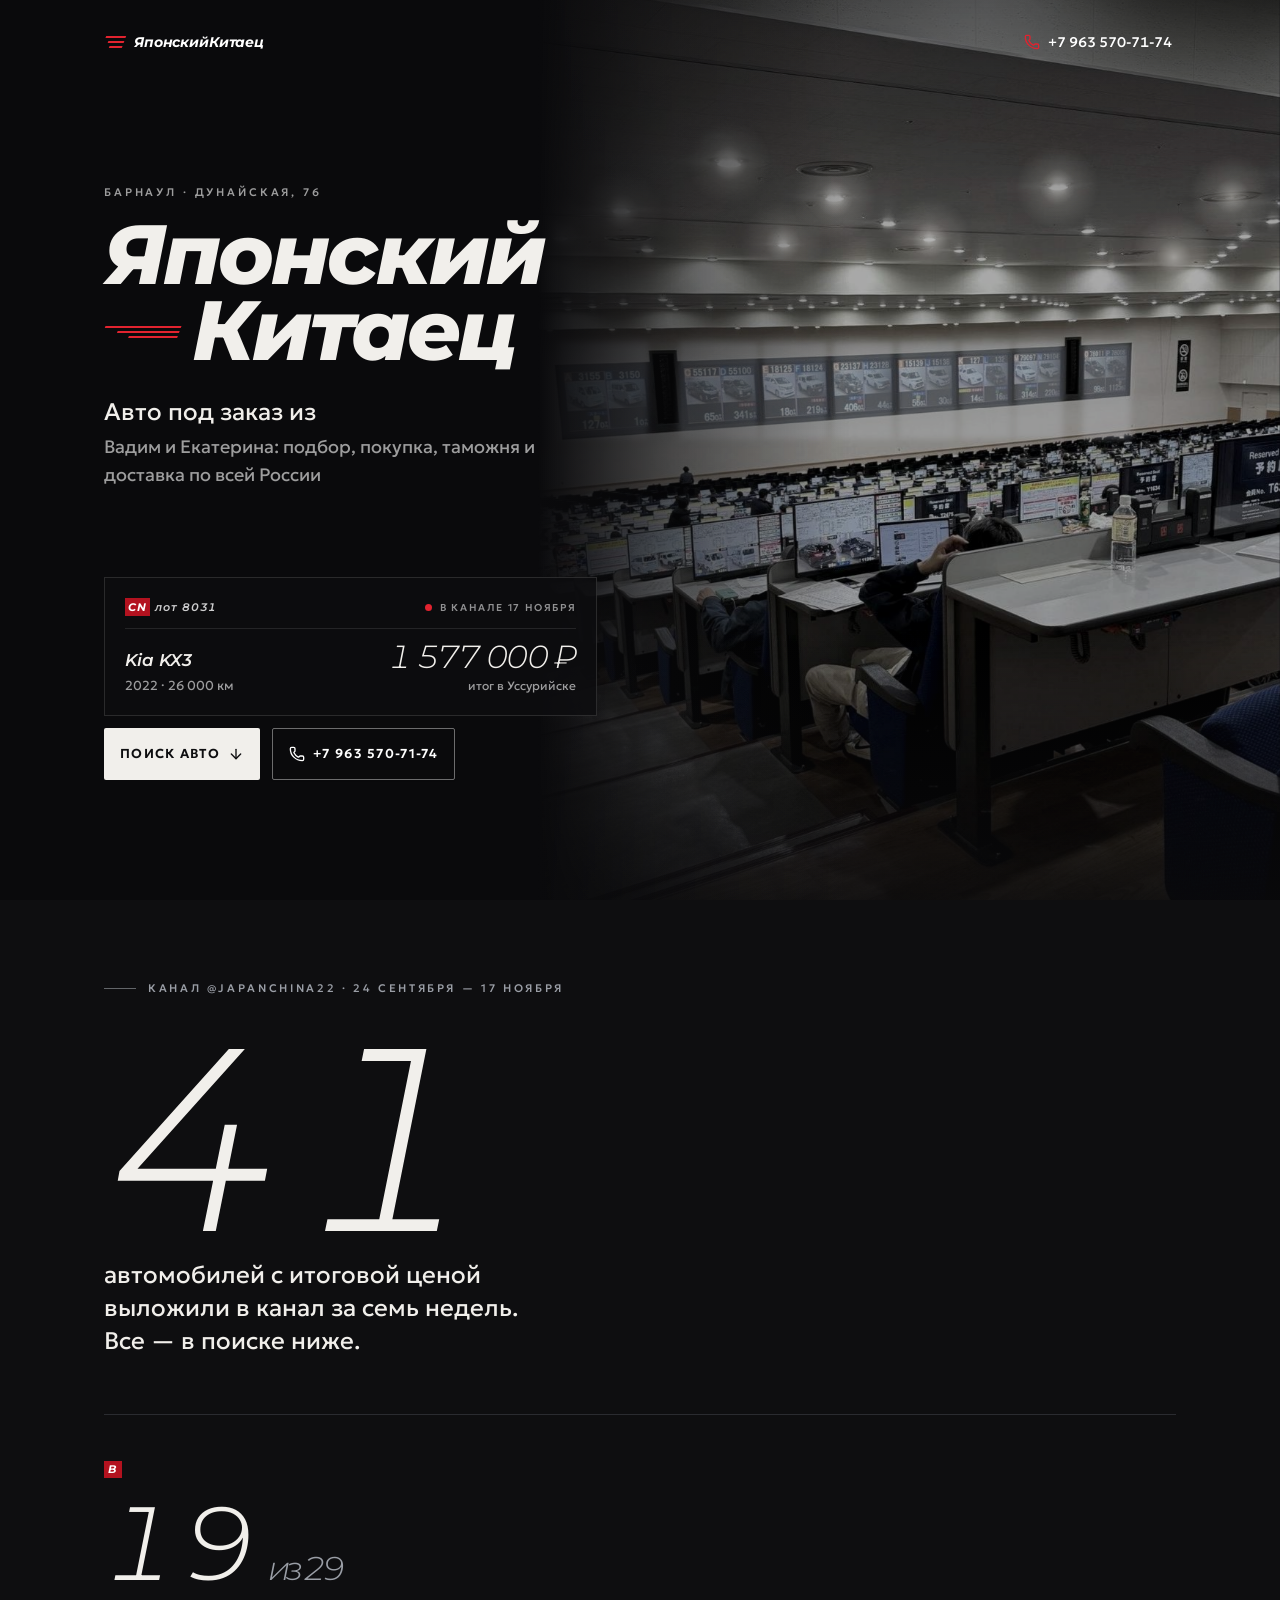
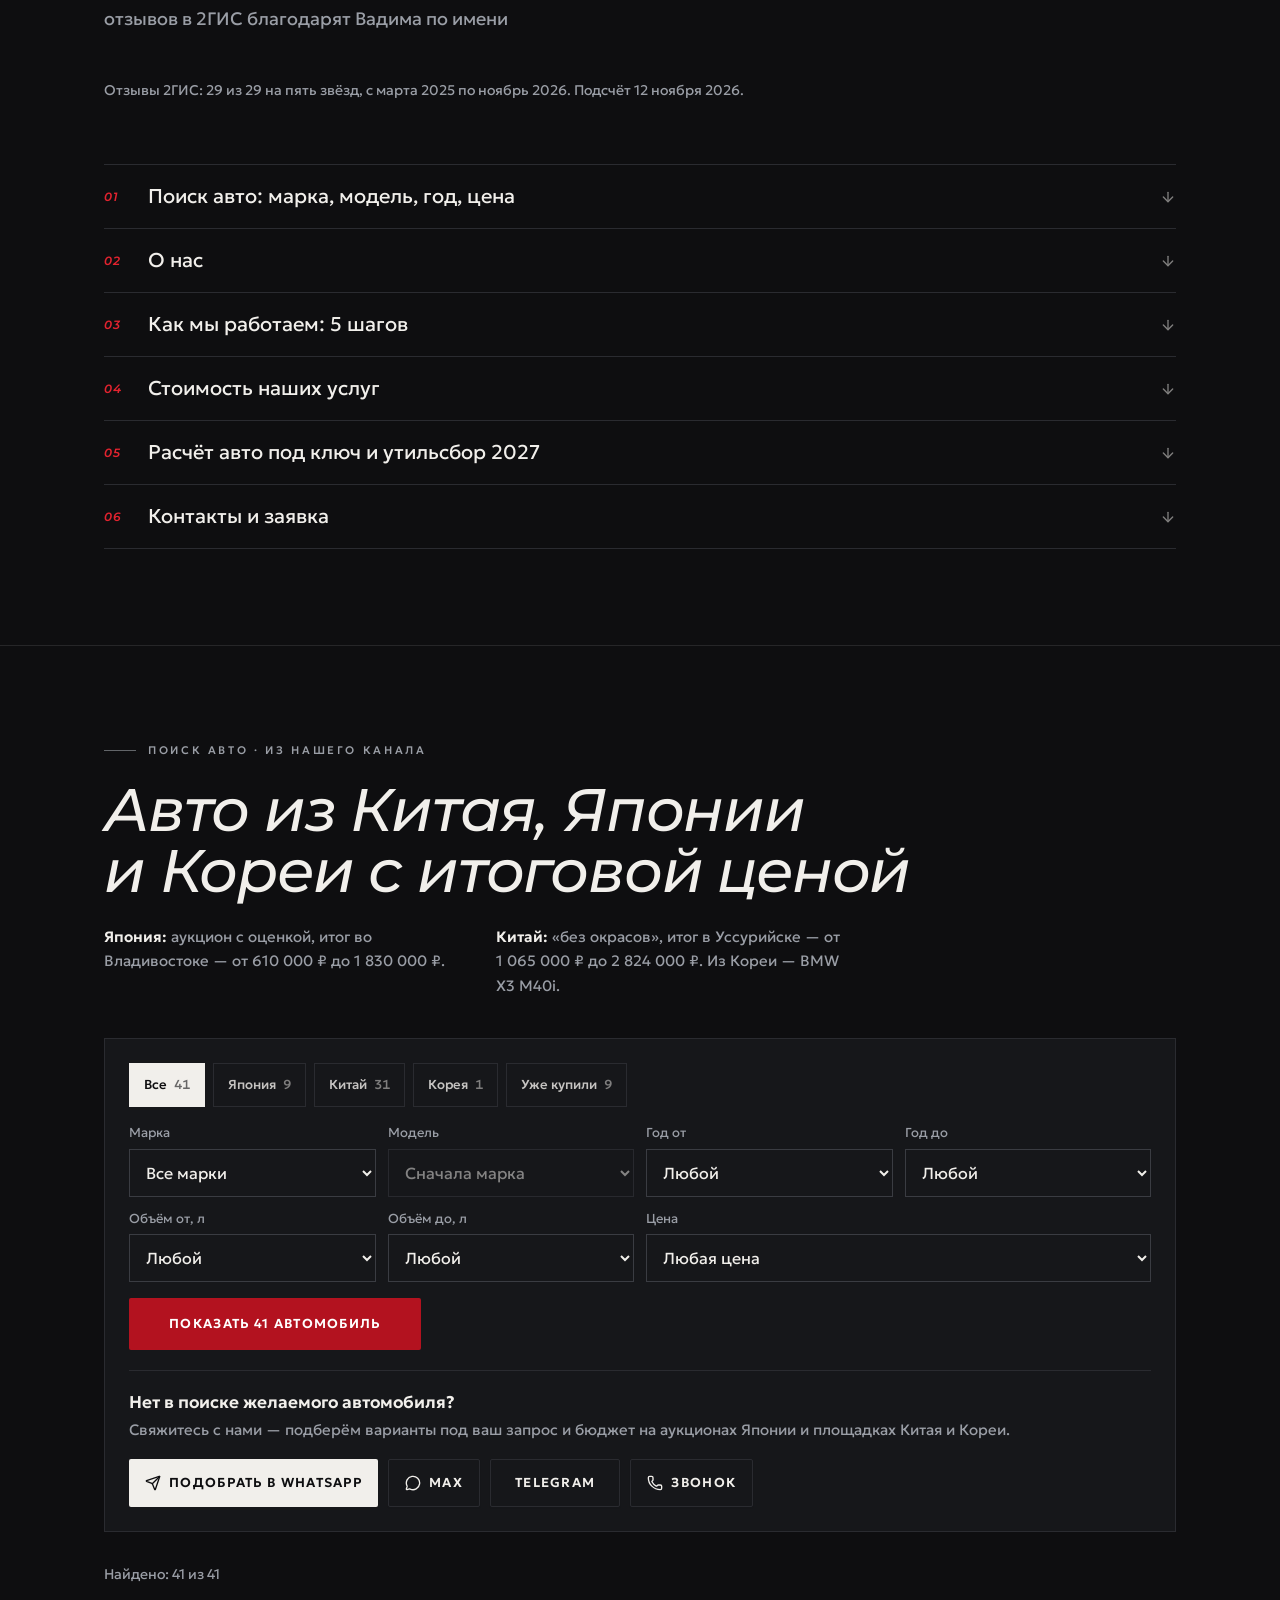
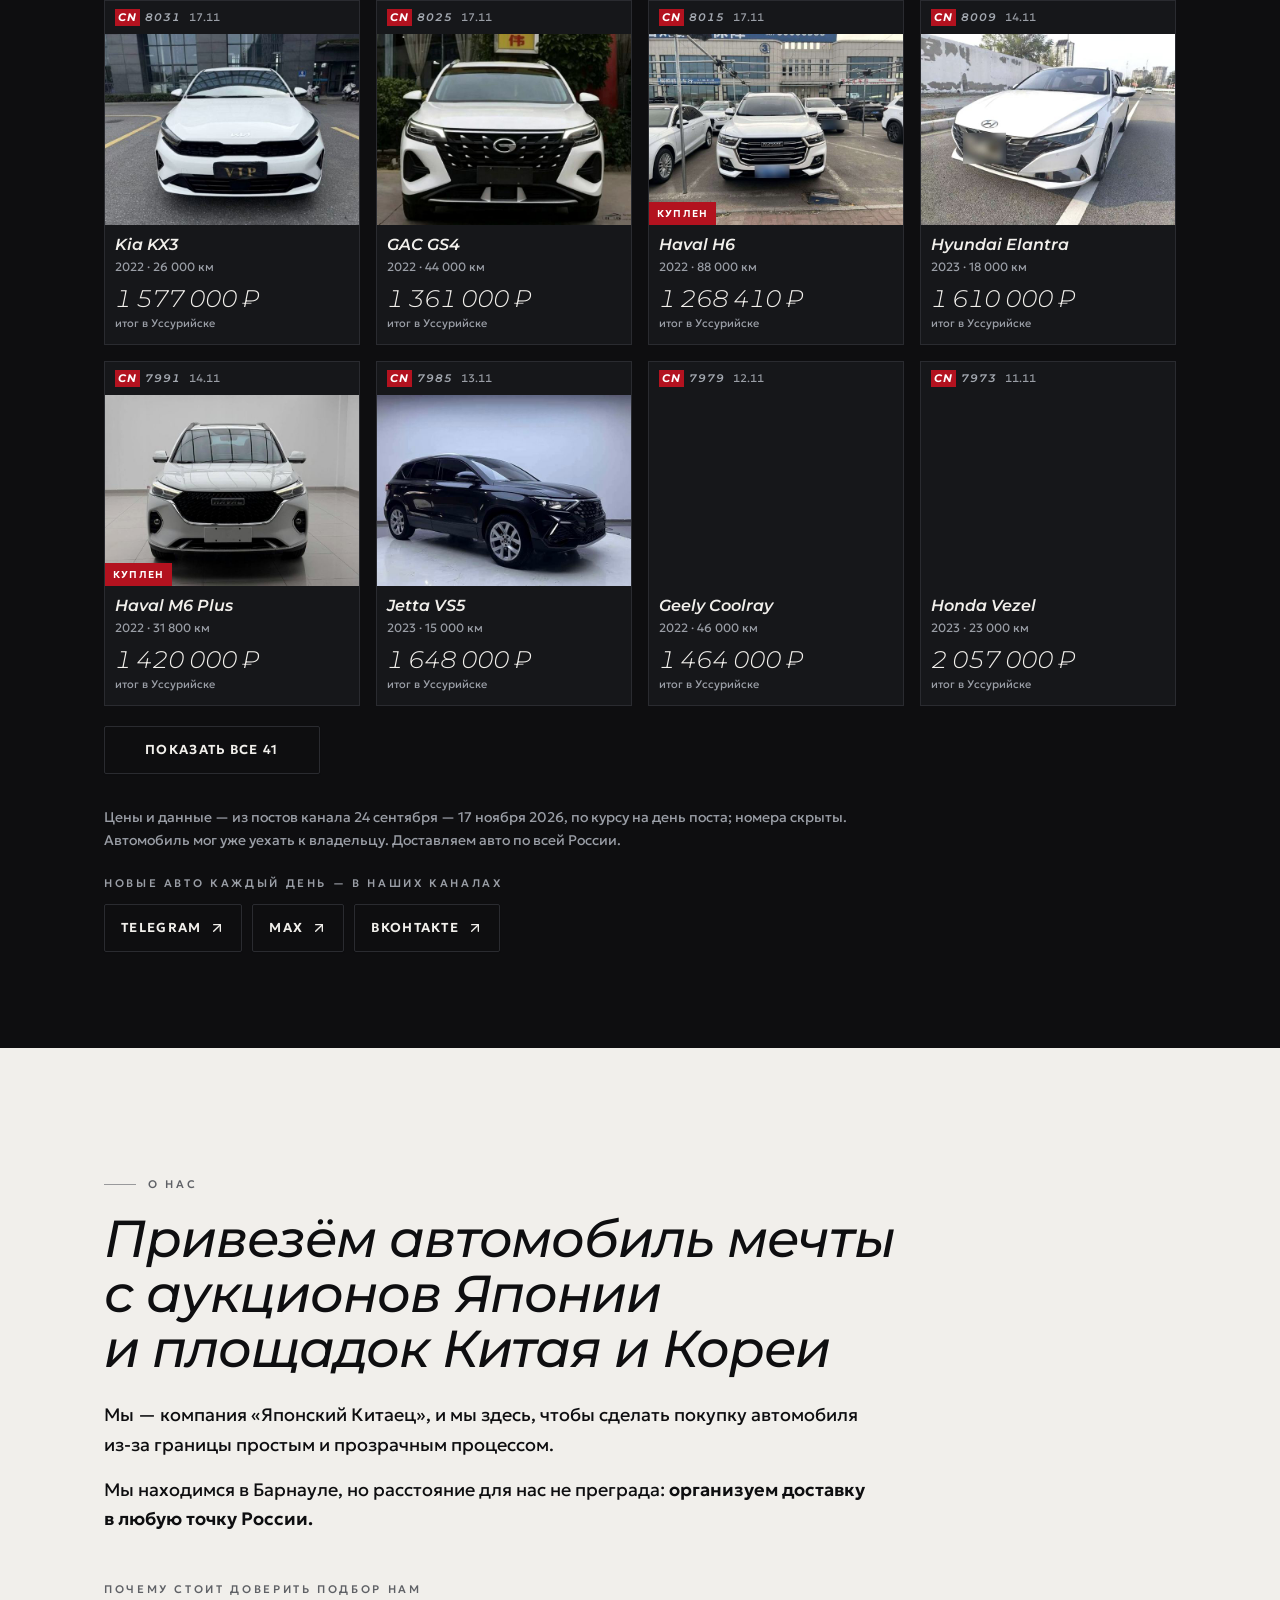
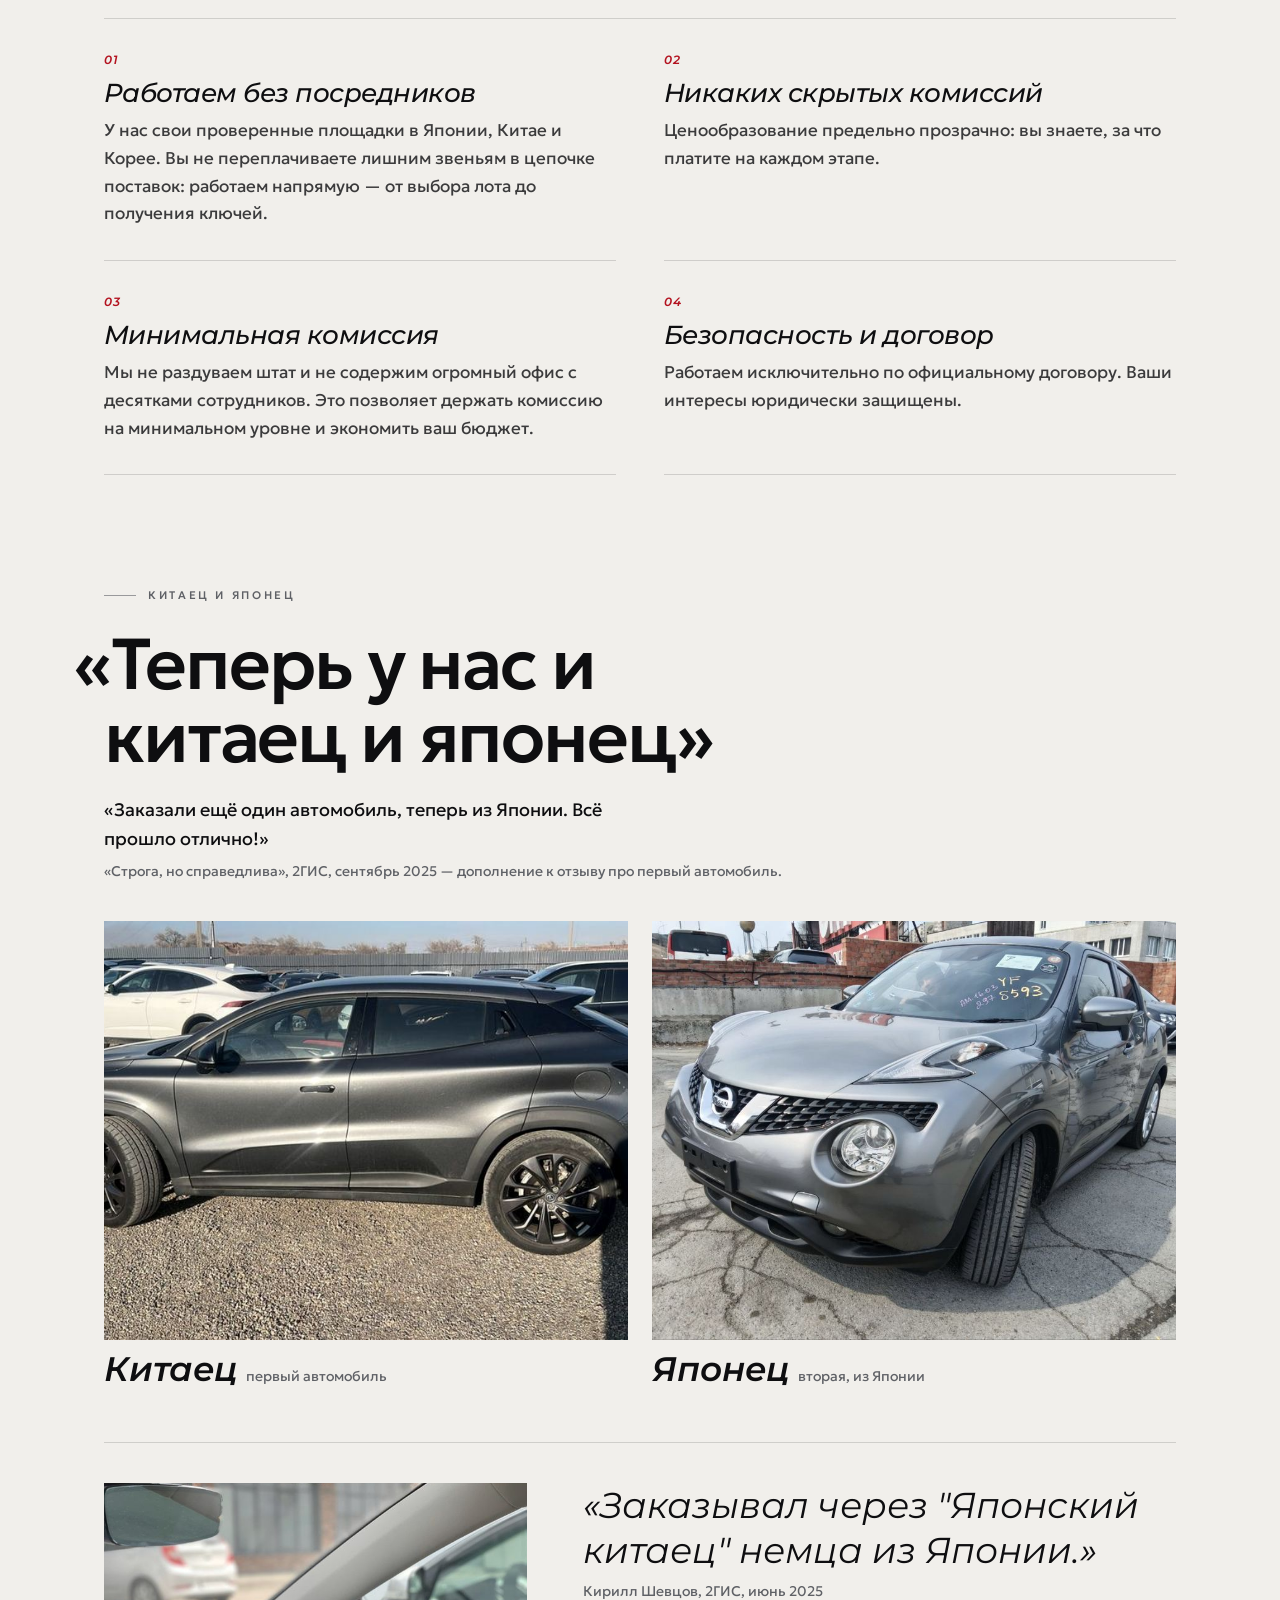
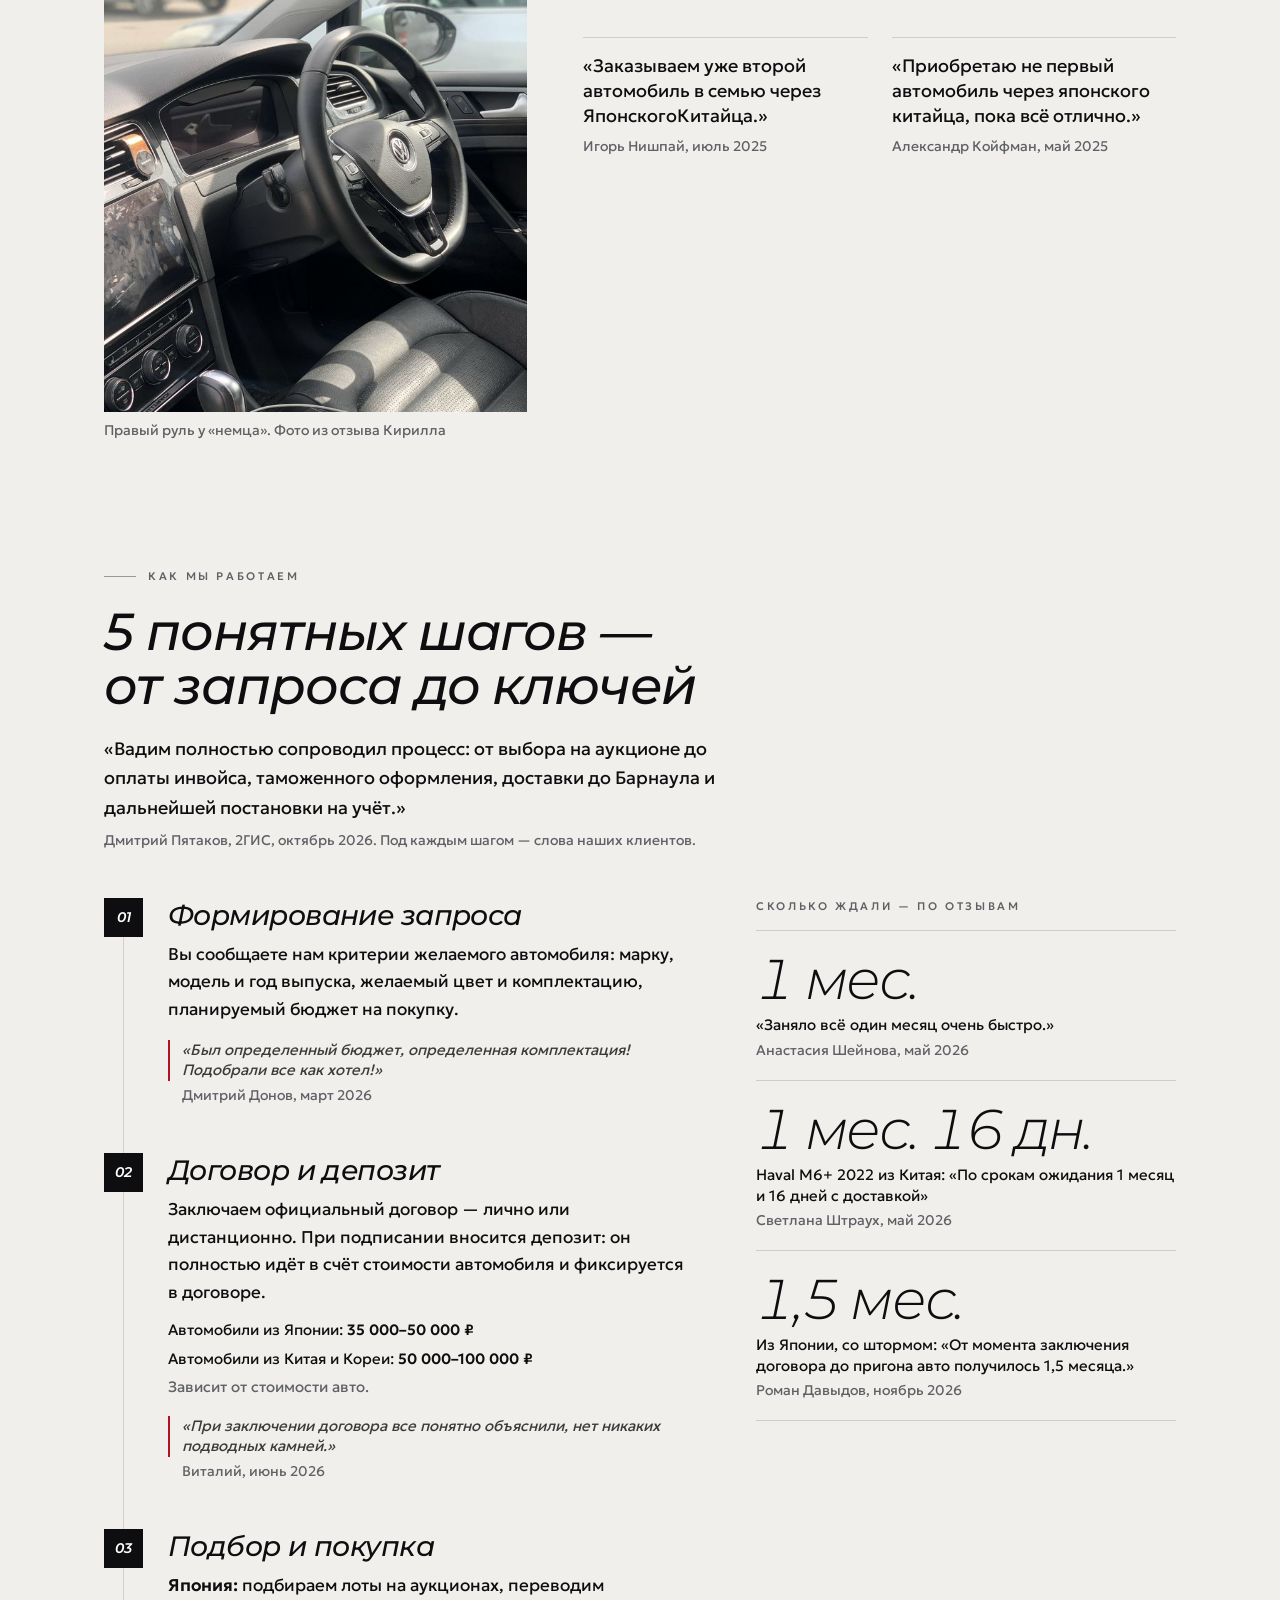
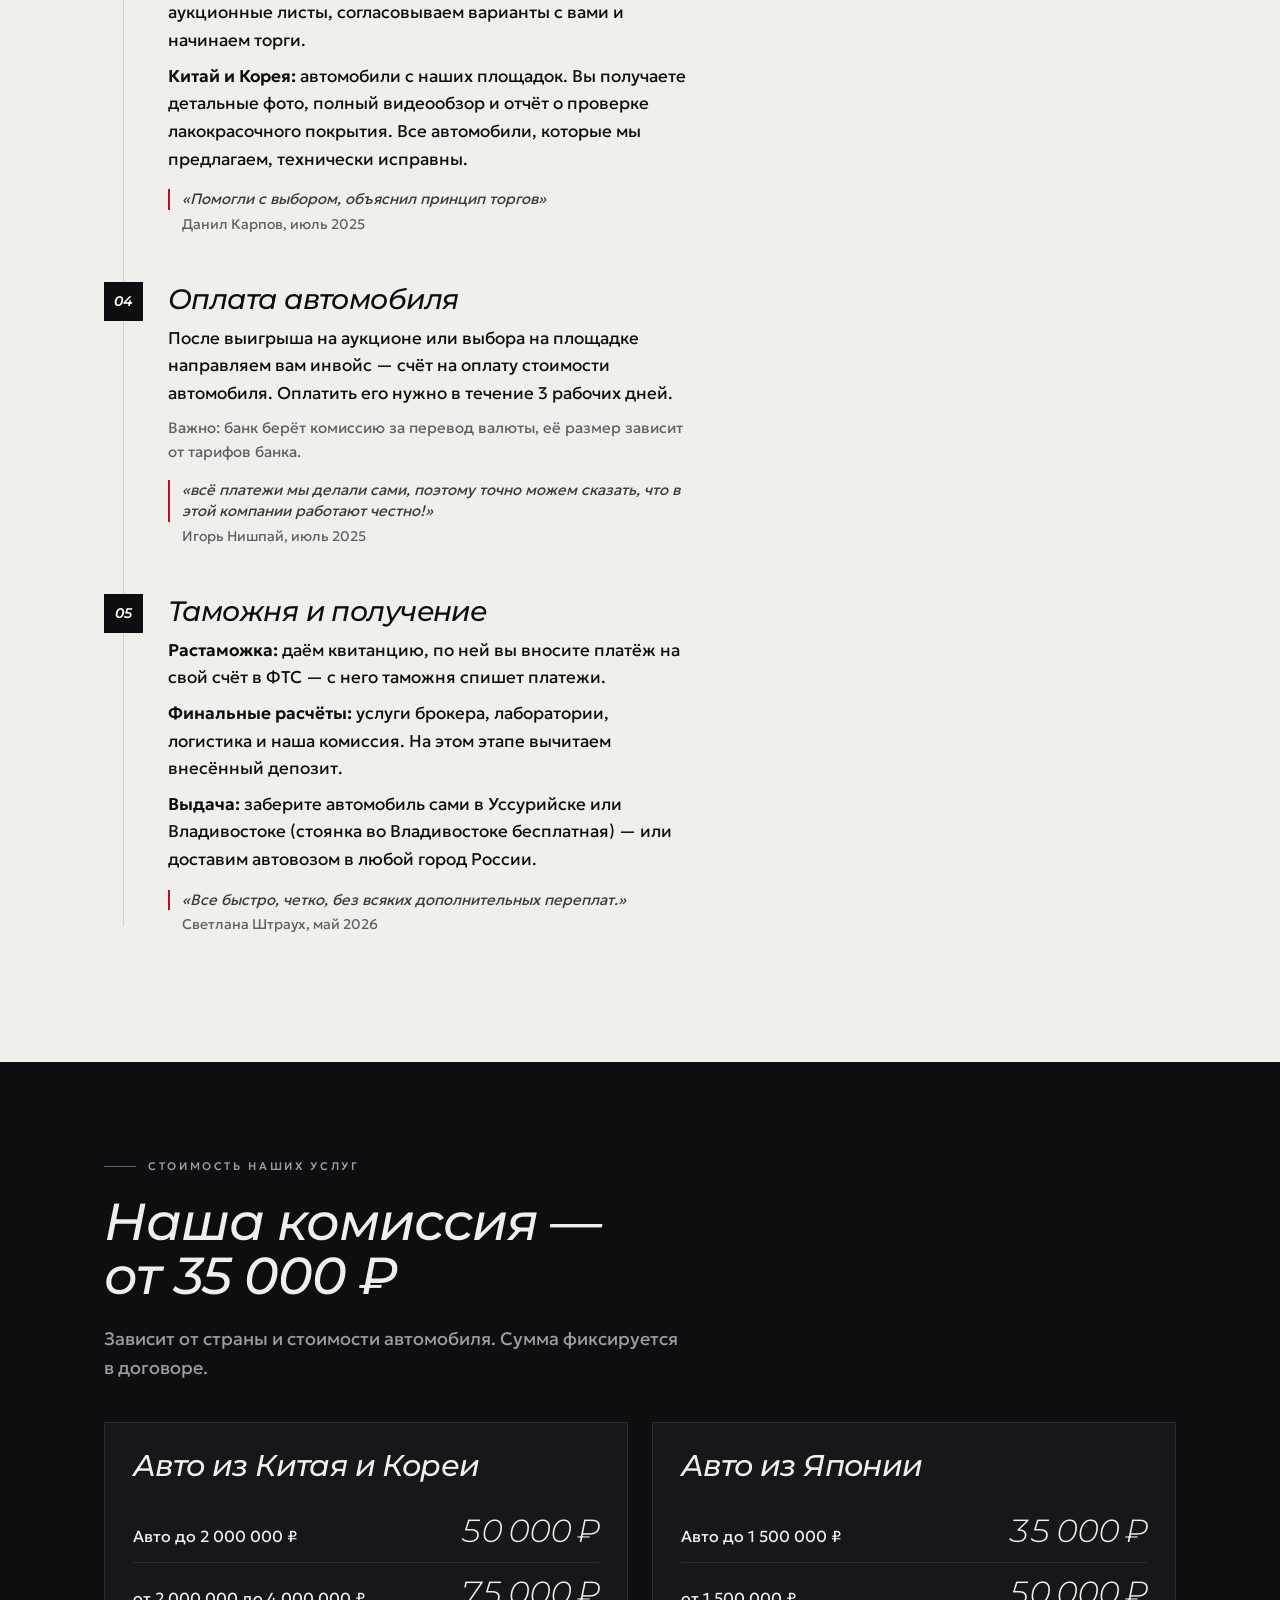
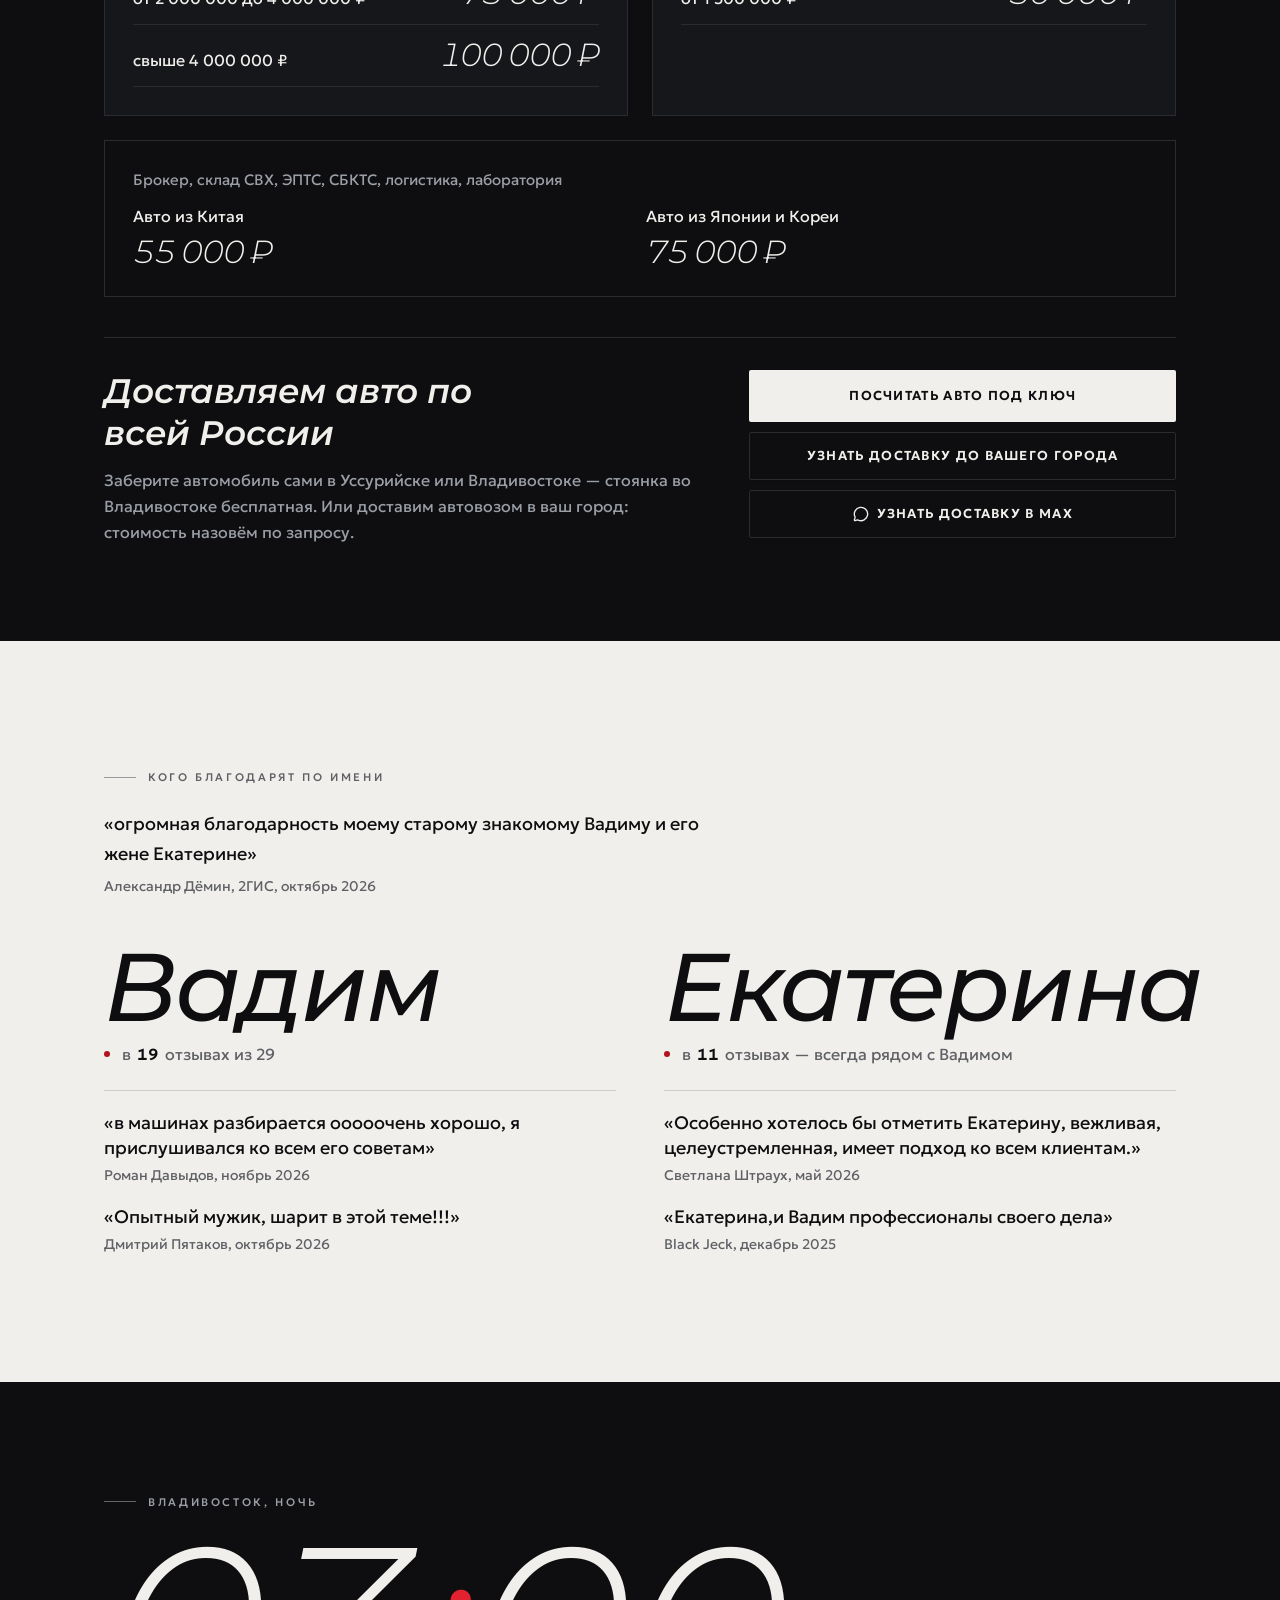
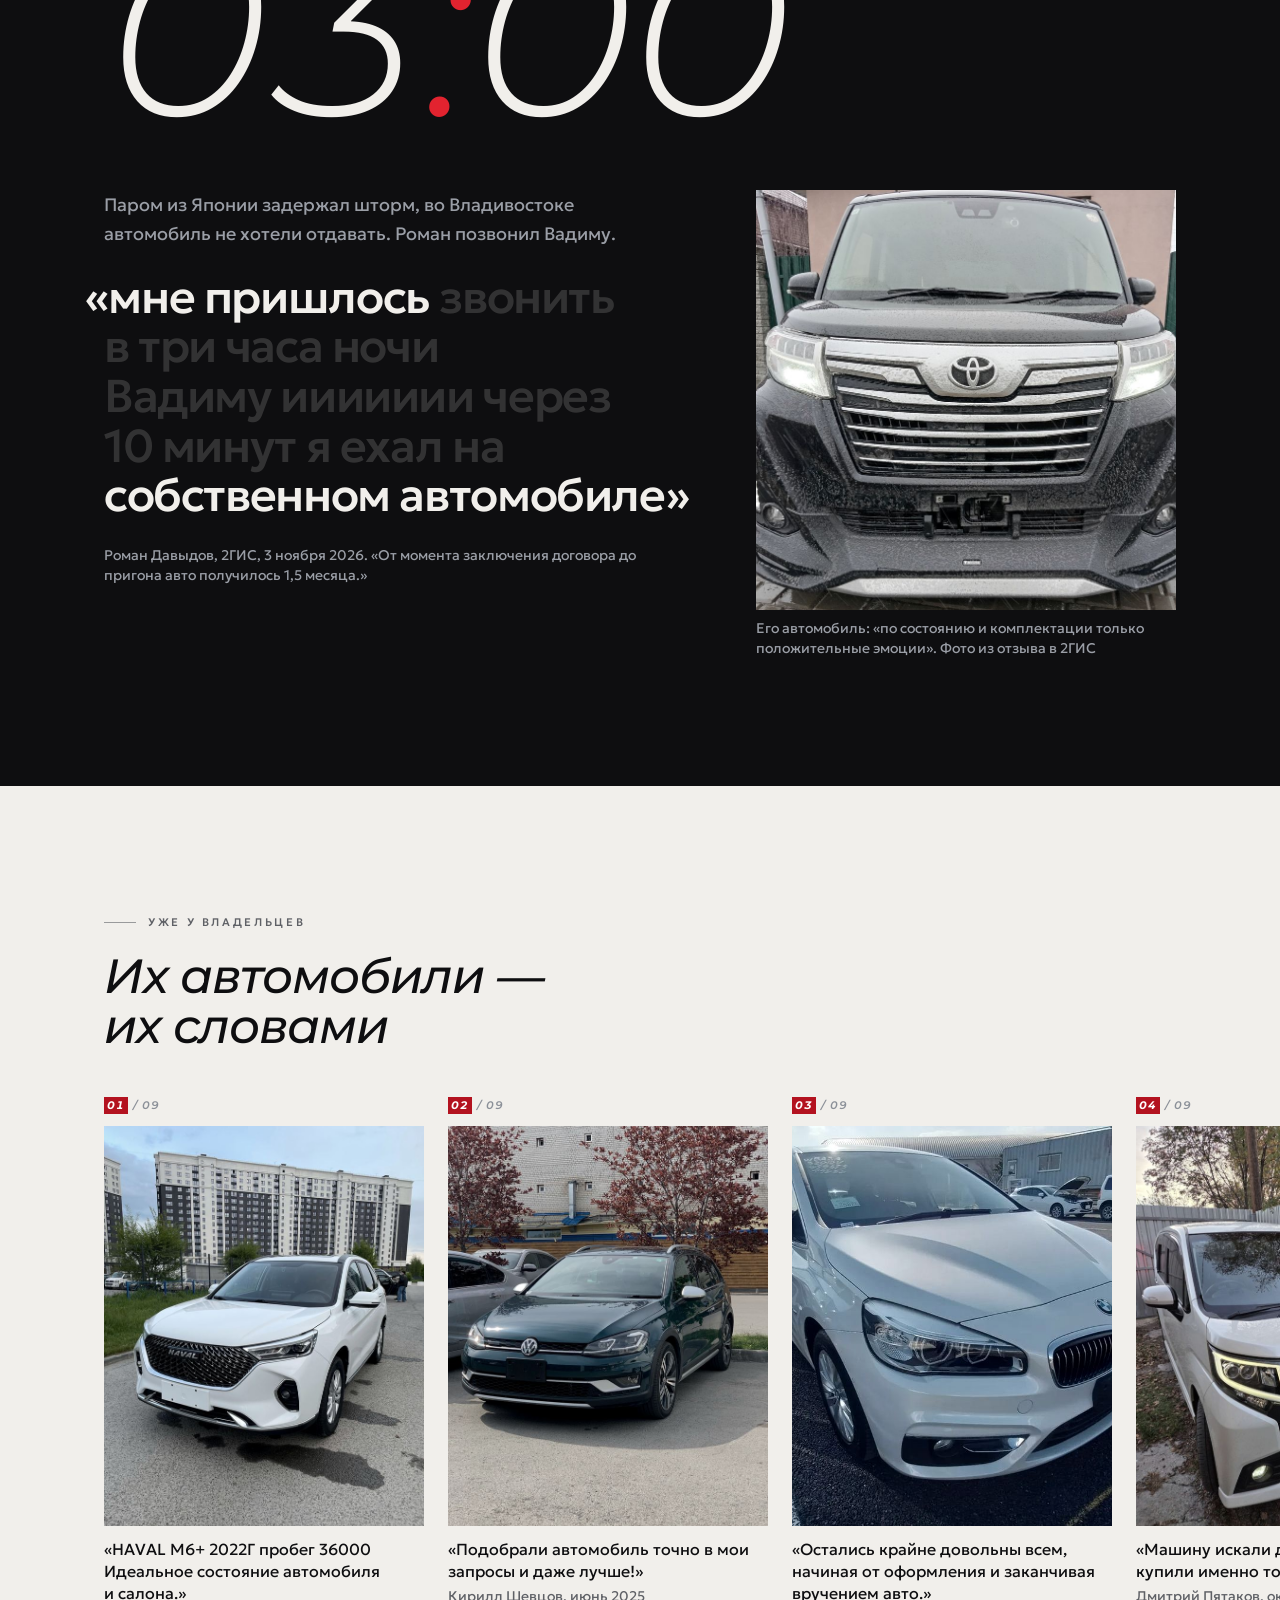
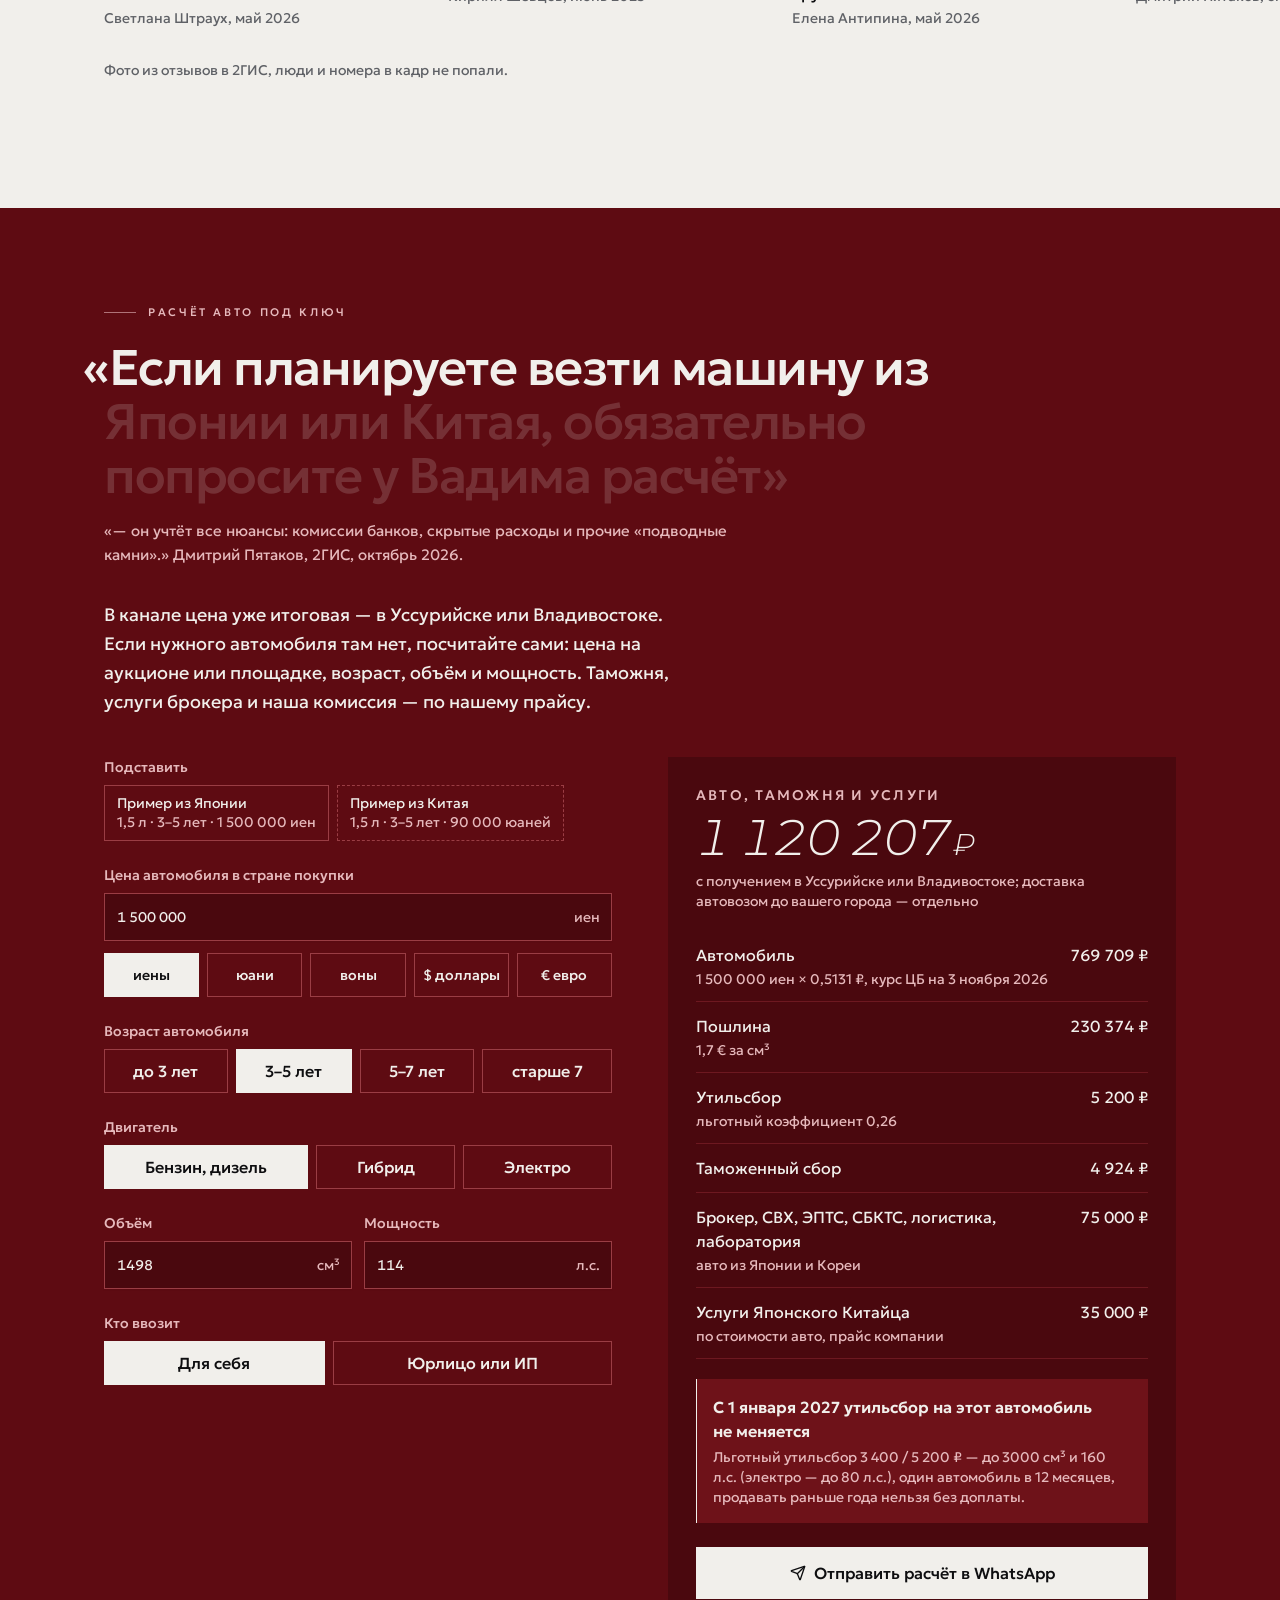
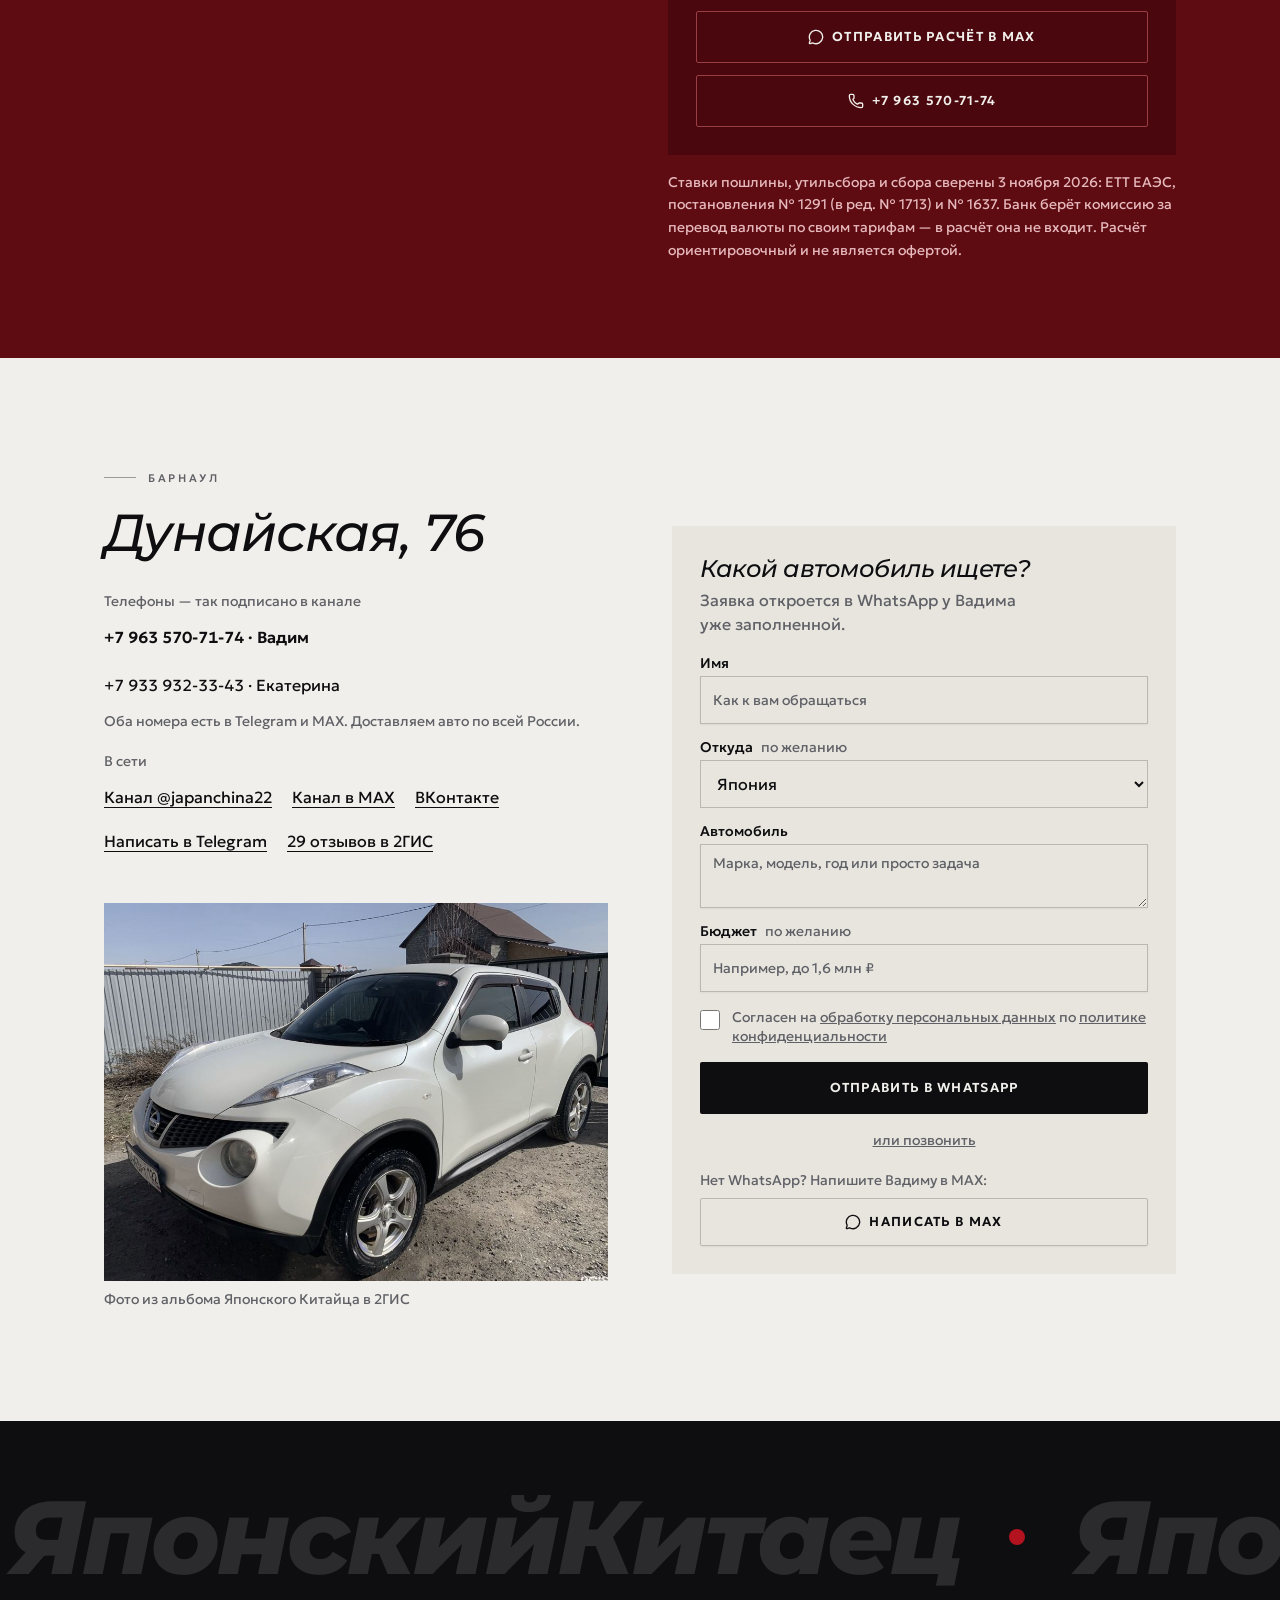
==== index.html @ f5f1f413 "Японский Китаец: сайт на japanchina.ru Claude-Session: https://claude.ai/code/session_012w2XoEGtpt8M" ====
<!doctype html>
<html lang="ru">
<head>
<meta charset="utf-8">
<meta name="viewport" content="width=device-width, initial-scale=1, viewport-fit=cover">
<meta name="generator" content="yadro-studio">
<title>Японский Китаец — автомобили под заказ из Японии, Китая и Кореи, Барнаул</title>
<link rel="canonical" href="https://japanchina.ru/">
<meta name="description" content="Японский Китаец, Барнаул: автомобили под заказ с аукционов Японии и площадок Китая и Кореи, доставка по всей России. Поиск авто из канала с итоговой ценой, стоимость услуг, расчёт таможни и утильсбора 2027.">
<meta property="og:type" content="website">
<meta property="og:title" content="Японский Китаец — автомобили из Японии, Китая и Кореи, Барнаул">
<meta property="og:description" content="Поиск авто из канала с ценами, стоимость услуг и расчёт таможни. Работаем по договору, доставка по всей России.">
<meta property="og:url" content="https://japanchina.ru/">
<meta property="og:image" content="https://japanchina.ru/img/og.jpg">
<meta name="theme-color" content="#0e0e10">
<link rel="icon" href="favicon.svg" type="image/svg+xml">
<link rel="icon" href="favicon.ico" sizes="32x32">
<link rel="apple-touch-icon" href="apple-touch-icon.png">
<script type="application/ld+json">{"@context":"https://schema.org","@type":"AutoDealer","name":"Японский Китаец","description":"Автомобили под заказ из Японии, Китая и Кореи","telephone":"+79635707174","address":{"@type":"PostalAddress","addressLocality":"Барнаул","streetAddress":"улица Дунайская, 76","addressCountry":"RU"},"aggregateRating":{"@type":"AggregateRating","ratingValue":"5.0","reviewCount":"29"},"sameAs":["https://t.me/japanchina22","https://vk.ru/japanchina22","https://max.ru/id222300449790_biz","https://2gis.ru/barnaul/firm/70000001099849589"]}</script>
<link rel="preload" as="image" href="img/hero.jpg" fetchpriority="high">
<link rel="preload" as="font" type="font/woff2" crossorigin href="./assets/montserrat-cyrillic-wght-italic-CVbpa0t4.woff2">
<link rel="preload" as="font" type="font/woff2" crossorigin href="./assets/geologica-cyrillic-wght-normal-DbeVG3Ps.woff2">
  <script type="module" crossorigin src="./assets/index-C0INhrFo.js"></script>
  <link rel="stylesheet" crossorigin href="./assets/index-D5WiGdxb.css">
<noscript><style>[style*="opacity:0"]{opacity:1!important;filter:none!important;transform:none!important}</style></noscript></head>
<body>
<div id="root"><link rel="preload" as="image" href="img/hero.jpg" fetchPriority="high"/><div id="top" class="relative"><div class="absolute inset-x-0 top-0 z-20"><div class="mx-auto flex max-w-6xl items-center justify-between px-5 pt-3 md:px-10 md:pt-5"><a href="#top" class="flex min-h-11 items-center gap-2.5" aria-label="Японский Китаец, в начало"><span aria-hidden="true" class="speed w-5"><i class="w-full"></i><i class="ml-[18%] w-[82%]"></i><i class="ml-[36%] w-[64%]"></i></span><span class="font-display text-[14px] font-bold italic tracking-[-0.01em] text-white">ЯпонскийКитаец</span></a><a href="tel:+79635707174" class="flex min-h-11 items-center gap-2 px-1 text-[14px] font-medium tabular-nums text-white transition-transform active:scale-[0.97]"><svg xmlns="http://www.w3.org/2000/svg" width="24" height="24" viewBox="0 0 24 24" fill="none" stroke="currentColor" stroke-width="2" stroke-linecap="round" stroke-linejoin="round" class="lucide lucide-phone size-4 text-[var(--red-bright)]" aria-hidden="true"><path d="M13.832 16.568a1 1 0 0 0 1.213-.303l.355-.465A2 2 0 0 1 17 15h3a2 2 0 0 1 2 2v3a2 2 0 0 1-2 2A18 18 0 0 1 2 4a2 2 0 0 1 2-2h3a2 2 0 0 1 2 2v3a2 2 0 0 1-.8 1.6l-.468.351a1 1 0 0 0-.292 1.233 14 14 0 0 0 6.392 6.384"></path></svg> <span class="hidden sm:inline">+7 963 570-71-74</span><span class="sm:hidden">Позвонить</span></a></div></div><div class="relative"><header class="hero"><div class="hero-stage"><div class="hero-photo"><img src="img/hero.jpg" alt="Зал японского автоаукциона: на стене табло с лотами, ряды столов с мониторами. Фото Японского Китайца в 2ГИС" fetchPriority="high" decoding="async"/><span aria-hidden="true" class="lamp" style="left:64.9%;top:2%;--n:0"></span><span aria-hidden="true" class="lamp" style="left:11.2%;top:28.4%;--n:1"></span><span aria-hidden="true" class="lamp" style="left:25.7%;top:24.6%;--n:2"></span><span aria-hidden="true" class="lamp" style="left:40%;top:27.4%;--n:3"></span><span aria-hidden="true" class="lamp" style="left:52.8%;top:30.6%;--n:4"></span><span aria-hidden="true" class="lamp" style="left:33%;top:30.9%;--n:5"></span><span aria-hidden="true" class="lamp" style="left:70%;top:26.5%;--n:6"></span><span aria-hidden="true" class="lamp" style="left:85.7%;top:32%;--n:7"></span><span aria-hidden="true" class="lamp" style="left:93.5%;top:27.2%;--n:8"></span><span aria-hidden="true" class="lamp" style="left:3%;top:30.3%;--n:9"></span><span aria-hidden="true" class="wall"><i style="left:0.6%;width:15.5%;--n:0"></i><i style="left:21.4%;width:13.7%;--n:1"></i><i style="left:35.7%;width:11.3%;--n:2"></i><i style="left:47.7%;width:10.7%;--n:3"></i><i style="left:59%;width:10.1%;--n:4"></i><i style="left:69.7%;width:8.9%;--n:5"></i><i style="left:79.2%;width:8.2%;--n:6"></i><i style="left:90.8%;width:8.3%;--n:7"></i></span></div><div aria-hidden="true" class="hero-shade"></div></div><div class="relative mx-auto flex w-full max-w-6xl flex-1 flex-col px-5 pb-7 pt-24 md:justify-center md:px-10 md:pb-16 md:pt-32"><div class="flex flex-1 flex-col md:max-w-[46%] md:flex-none"><p class="rise text-[11px] font-medium uppercase tracking-[0.26em] text-white/60">Барнаул · Дунайская, 76</p><h1 class="rise mt-4 font-display text-[min(15.2vw,64px)] font-[800] leading-[0.9] tracking-[-0.035em] md:text-[min(96px,6.6vw)]" style="--i:0">Японский<span class="flex items-center gap-3"><span aria-hidden="true" class="speed w-[0.9em] pt-[0.05em]"><i class="w-full"></i><i class="ml-[18%] w-[82%]"></i><i class="ml-[36%] w-[64%]"></i></span>Китаец</span></h1><p class="rise mt-5 text-[19px] leading-snug md:mt-7 md:text-2xl" style="--i:2"><span class="sr-only">Автомобили под заказ из Японии, Китая и Кореи.</span><span aria-hidden="true">Авто под заказ из<!-- --> <span class="rot font-semibold"><span>Японии</span><span>Китая</span><span>Кореи</span></span></span><span class="mt-1 block text-[15px] text-white/60 md:text-lg">Вадим и Екатерина: подбор, покупка, таможня и доставка по всей России</span></p><div class="rise mt-auto pt-8 md:mt-14" style="--i:3"><a href="#board" class="lot-in block border border-white/12 bg-[#0e0e10]/85 p-4 transition-transform active:scale-[0.98] md:p-5" aria-label="Последний лот канала: Kia KX3 2022, 1 577 000 ₽ в Уссурийске. Открыть табло"><span class="flex items-center justify-between gap-3"><span class="tag text-white/80"><b>CN</b> лот <!-- -->8031</span><span class="flex items-center gap-2 text-[10px] font-medium uppercase tracking-[0.16em] text-white/55"><span class="live" aria-hidden="true"></span> в канале <!-- -->17 ноября</span></span><span class="mt-3 flex items-end justify-between gap-3 border-t border-white/10 pt-3"><span class="min-w-0"><span class="block truncate font-display text-[17px] font-semibold italic leading-tight">Kia KX3</span><span class="mt-1 block text-[13px] text-white/60">2022<!-- --> · <!-- -->26 000<!-- --> км</span></span><span class="shrink-0 text-right"><span class="num block whitespace-nowrap text-[26px] leading-none md:text-[32px]">1 577 000 ₽</span><span class="mt-1 block whitespace-nowrap text-[12px] text-white/60">итог <!-- -->в Уссурийске</span></span></span></a><div class="mt-3 flex gap-3"><a href="#board" data-slot="button" data-variant="default" data-size="lg" class="inline-flex items-center justify-center gap-2 text-sm font-medium whitespace-nowrap transition-all outline-none focus-visible:border-ring focus-visible:ring-[3px] focus-visible:ring-ring/50 disabled:pointer-events-none disabled:opacity-50 aria-invalid:border-destructive aria-invalid:ring-destructive/20 dark:aria-invalid:ring-destructive/40 [&amp;_svg]:pointer-events-none [&amp;_svg]:shrink-0 [&amp;_svg:not([class*=&#x27;size-&#x27;])]:size-4 rounded-md has-[&gt;svg]:px-4 h-13 flex-1 bg-[var(--paper)] px-5 text-[var(--ink)] hover:bg-white active:scale-[0.97] md:flex-none md:px-8">Поиск авто <svg xmlns="http://www.w3.org/2000/svg" width="24" height="24" viewBox="0 0 24 24" fill="none" stroke="currentColor" stroke-width="2" stroke-linecap="round" stroke-linejoin="round" class="lucide lucide-arrow-down" aria-hidden="true"><path d="M12 5v14"></path><path d="m19 12-7 7-7-7"></path></svg></a><a href="tel:+79635707174" aria-label="Позвонить +7 963 570-71-74" data-slot="button" data-variant="outline" data-size="lg" class="inline-flex shrink-0 items-center justify-center gap-2 text-sm font-medium whitespace-nowrap transition-all outline-none focus-visible:border-ring focus-visible:ring-[3px] focus-visible:ring-ring/50 disabled:pointer-events-none disabled:opacity-50 aria-invalid:border-destructive aria-invalid:ring-destructive/20 dark:aria-invalid:ring-destructive/40 [&amp;_svg]:pointer-events-none [&amp;_svg]:shrink-0 [&amp;_svg:not([class*=&#x27;size-&#x27;])]:size-4 border shadow-xs dark:border-input dark:bg-input/30 dark:hover:bg-input/50 rounded-md has-[&gt;svg]:px-4 h-13 border-white/40 bg-transparent px-4 text-white hover:bg-white/10 hover:text-white active:scale-[0.97] md:px-6"><svg xmlns="http://www.w3.org/2000/svg" width="24" height="24" viewBox="0 0 24 24" fill="none" stroke="currentColor" stroke-width="2" stroke-linecap="round" stroke-linejoin="round" class="lucide lucide-phone" aria-hidden="true"><path d="M13.832 16.568a1 1 0 0 0 1.213-.303l.355-.465A2 2 0 0 1 17 15h3a2 2 0 0 1 2 2v3a2 2 0 0 1-2 2A18 18 0 0 1 2 4a2 2 0 0 1 2-2h3a2 2 0 0 1 2 2v3a2 2 0 0 1-.8 1.6l-.468.351a1 1 0 0 0-.292 1.233 14 14 0 0 0 6.392 6.384"></path></svg> <span class="hidden md:inline">+7 963 570-71-74</span></a></div></div></div></div></header><section class="screen-dark relative z-10"><div class="mx-auto max-w-6xl px-5 pb-16 pt-12 md:px-10 md:pb-24 md:pt-20"><p class="flex items-center gap-3 text-[11px] font-medium uppercase tracking-[0.24em] text-muted-foreground "><span aria-hidden="true" class="h-px w-8 shrink-0 bg-current opacity-60"></span>Канал @japanchina22 · <!-- -->24 сентября<!-- --> — <!-- -->17 ноября</p><div class="mt-8 md:mt-10" style="opacity:0;filter:blur(6px);transform:translateY(-6px)"><p class="num flex items-start text-[42vw] leading-[0.78] md:text-[260px]"><span class="inline-block tracking-wider tabular-nums dark:text-white text-foreground">0</span></p><p class="mt-5 max-w-md text-[19px] leading-snug md:text-2xl">автомобилей с итоговой ценой выложили в канал за семь недель. Все — в поиске ниже.</p></div><div class="mt-10 grid grid-cols-1 border-t border-border md:mt-14"><div class="py-6 pr-5 md:py-10 md:pr-10" style="opacity:0;filter:blur(6px);transform:translateY(-6px)"><p class="tag text-[var(--metal)]"><b>B</b></p><p class="num mt-3 text-[60px] leading-none md:text-[104px]"><span class="inline-block tracking-wider tabular-nums dark:text-white text-foreground">0</span><span class="ml-2 text-[0.32em] text-muted-foreground">из 29</span></p><p class="mt-3 text-[15px] leading-snug text-muted-foreground md:text-lg">отзывов в 2ГИС благодарят Вадима по имени</p></div></div><p class="mt-2 text-sm text-muted-foreground">Отзывы 2ГИС: 29 из 29 на пять звёзд, с марта 2025 по ноябрь 2026. Подсчёт 12 ноября 2026.</p><nav aria-label="Что на сайте" class="mt-12 border-t border-border md:mt-16"><a href="#board" class="group flex min-h-14 items-center gap-4 border-b border-border py-3.5 transition-colors hover:bg-white/[0.03] active:bg-white/[0.06] md:min-h-16"><span class="w-7 shrink-0 font-display text-[12px] font-semibold italic tracking-[0.1em] text-[var(--red-bright)]">01</span><span class="flex-1 text-[17px] leading-snug md:text-xl">Поиск авто: марка, модель, год, цена</span><svg xmlns="http://www.w3.org/2000/svg" width="24" height="24" viewBox="0 0 24 24" fill="none" stroke="currentColor" stroke-width="2" stroke-linecap="round" stroke-linejoin="round" class="lucide lucide-arrow-down size-4 shrink-0 opacity-50 transition-transform duration-300 group-hover:translate-y-1" aria-hidden="true"><path d="M12 5v14"></path><path d="m19 12-7 7-7-7"></path></svg></a><a href="#about" class="group flex min-h-14 items-center gap-4 border-b border-border py-3.5 transition-colors hover:bg-white/[0.03] active:bg-white/[0.06] md:min-h-16"><span class="w-7 shrink-0 font-display text-[12px] font-semibold italic tracking-[0.1em] text-[var(--red-bright)]">02</span><span class="flex-1 text-[17px] leading-snug md:text-xl">О нас</span><svg xmlns="http://www.w3.org/2000/svg" width="24" height="24" viewBox="0 0 24 24" fill="none" stroke="currentColor" stroke-width="2" stroke-linecap="round" stroke-linejoin="round" class="lucide lucide-arrow-down size-4 shrink-0 opacity-50 transition-transform duration-300 group-hover:translate-y-1" aria-hidden="true"><path d="M12 5v14"></path><path d="m19 12-7 7-7-7"></path></svg></a><a href="#put" class="group flex min-h-14 items-center gap-4 border-b border-border py-3.5 transition-colors hover:bg-white/[0.03] active:bg-white/[0.06] md:min-h-16"><span class="w-7 shrink-0 font-display text-[12px] font-semibold italic tracking-[0.1em] text-[var(--red-bright)]">03</span><span class="flex-1 text-[17px] leading-snug md:text-xl">Как мы работаем: 5 шагов</span><svg xmlns="http://www.w3.org/2000/svg" width="24" height="24" viewBox="0 0 24 24" fill="none" stroke="currentColor" stroke-width="2" stroke-linecap="round" stroke-linejoin="round" class="lucide lucide-arrow-down size-4 shrink-0 opacity-50 transition-transform duration-300 group-hover:translate-y-1" aria-hidden="true"><path d="M12 5v14"></path><path d="m19 12-7 7-7-7"></path></svg></a><a href="#price" class="group flex min-h-14 items-center gap-4 border-b border-border py-3.5 transition-colors hover:bg-white/[0.03] active:bg-white/[0.06] md:min-h-16"><span class="w-7 shrink-0 font-display text-[12px] font-semibold italic tracking-[0.1em] text-[var(--red-bright)]">04</span><span class="flex-1 text-[17px] leading-snug md:text-xl">Стоимость наших услуг</span><svg xmlns="http://www.w3.org/2000/svg" width="24" height="24" viewBox="0 0 24 24" fill="none" stroke="currentColor" stroke-width="2" stroke-linecap="round" stroke-linejoin="round" class="lucide lucide-arrow-down size-4 shrink-0 opacity-50 transition-transform duration-300 group-hover:translate-y-1" aria-hidden="true"><path d="M12 5v14"></path><path d="m19 12-7 7-7-7"></path></svg></a><a href="#calc" class="group flex min-h-14 items-center gap-4 border-b border-border py-3.5 transition-colors hover:bg-white/[0.03] active:bg-white/[0.06] md:min-h-16"><span class="w-7 shrink-0 font-display text-[12px] font-semibold italic tracking-[0.1em] text-[var(--red-bright)]">05</span><span class="flex-1 text-[17px] leading-snug md:text-xl">Расчёт авто под ключ и утильсбор 2027</span><svg xmlns="http://www.w3.org/2000/svg" width="24" height="24" viewBox="0 0 24 24" fill="none" stroke="currentColor" stroke-width="2" stroke-linecap="round" stroke-linejoin="round" class="lucide lucide-arrow-down size-4 shrink-0 opacity-50 transition-transform duration-300 group-hover:translate-y-1" aria-hidden="true"><path d="M12 5v14"></path><path d="m19 12-7 7-7-7"></path></svg></a><a href="#book" class="group flex min-h-14 items-center gap-4 border-b border-border py-3.5 transition-colors hover:bg-white/[0.03] active:bg-white/[0.06] md:min-h-16"><span class="w-7 shrink-0 font-display text-[12px] font-semibold italic tracking-[0.1em] text-[var(--red-bright)]">06</span><span class="flex-1 text-[17px] leading-snug md:text-xl">Контакты и заявка</span><svg xmlns="http://www.w3.org/2000/svg" width="24" height="24" viewBox="0 0 24 24" fill="none" stroke="currentColor" stroke-width="2" stroke-linecap="round" stroke-linejoin="round" class="lucide lucide-arrow-down size-4 shrink-0 opacity-50 transition-transform duration-300 group-hover:translate-y-1" aria-hidden="true"><path d="M12 5v14"></path><path d="m19 12-7 7-7-7"></path></svg></a></nav></div></section></div><main class="relative z-10 bg-background"><section id="board" class="screen-dark scroll-mt-4 border-t border-white/10"><div class="mx-auto max-w-6xl px-5 py-16 md:px-10 md:py-24"><p class="flex items-center gap-3 text-[11px] font-medium uppercase tracking-[0.24em] text-muted-foreground "><span aria-hidden="true" class="h-px w-8 shrink-0 bg-current opacity-60"></span>Поиск авто · из нашего канала</p><h2 class="whitespace-pre-wrap mt-5 max-w-4xl font-display text-[32px] leading-[1.02] md:text-[60px]" aria-label="Авто из Китая, Японии
и Кореи с итоговой ценой" style="opacity:1"><span class="sr-only">Авто из Китая, Японии
и Кореи с итоговой ценой</span><span class="block" aria-hidden="true" style="opacity:0;filter:blur(10px);transform:translateY(20px)">Авто из Китая, Японии</span><span class="block" aria-hidden="true" style="opacity:0;filter:blur(10px);transform:translateY(20px)">и Кореи с итоговой ценой</span></h2><div class="mt-6 grid max-w-3xl gap-4 text-[15px] leading-relaxed text-muted-foreground md:grid-cols-2"><p><span class="font-semibold text-foreground">Япония:</span> аукцион с оценкой, итог во Владивостоке — от <!-- -->610 000 ₽<!-- --> до <!-- -->1 830 000 ₽<!-- -->.</p><p><span class="font-semibold text-foreground">Китай:</span> «без окрасов», итог в Уссурийске — от <!-- -->1 065 000 ₽<!-- --> до <!-- -->2 824 000 ₽<!-- -->. Из Кореи — BMW X3 M40i.</p></div><div class="mt-10"><div><div role="search" aria-label="Поиск автомобиля" class="border border-border bg-card p-4 md:p-6"><div class="rail -mx-4 flex gap-2 overflow-x-auto px-4 md:mx-0 md:flex-wrap md:px-0" role="group" aria-label="Откуда автомобиль"><button type="button" aria-pressed="true" class="min-h-11 shrink-0 border px-3.5 text-[13px] font-medium transition-[background-color,color,transform] duration-200 active:scale-[0.97] border-[var(--paper)] bg-[var(--paper)] text-[var(--ink)]">Все<!-- --> <span class="ml-1 tabular-nums opacity-60">41</span></button><button type="button" aria-pressed="false" class="min-h-11 shrink-0 border px-3.5 text-[13px] font-medium transition-[background-color,color,transform] duration-200 active:scale-[0.97] border-border text-foreground/80 hover:bg-white/5">Япония<!-- --> <span class="ml-1 tabular-nums opacity-60">9</span></button><button type="button" aria-pressed="false" class="min-h-11 shrink-0 border px-3.5 text-[13px] font-medium transition-[background-color,color,transform] duration-200 active:scale-[0.97] border-border text-foreground/80 hover:bg-white/5">Китай<!-- --> <span class="ml-1 tabular-nums opacity-60">31</span></button><button type="button" aria-pressed="false" class="min-h-11 shrink-0 border px-3.5 text-[13px] font-medium transition-[background-color,color,transform] duration-200 active:scale-[0.97] border-border text-foreground/80 hover:bg-white/5">Корея<!-- --> <span class="ml-1 tabular-nums opacity-60">1</span></button><button type="button" aria-pressed="false" class="min-h-11 shrink-0 border px-3.5 text-[13px] font-medium transition-[background-color,color,transform] duration-200 active:scale-[0.97] border-border text-foreground/80 hover:bg-white/5">Уже купили<!-- --> <span class="ml-1 tabular-nums opacity-60">9</span></button></div><div class="mt-4 grid grid-cols-2 gap-3 md:grid-cols-4"><div class="grid min-w-0 gap-1.5"><label for="s-brand" class="text-[13px] text-muted-foreground">Марка</label><select id="s-brand" class="h-12 w-full min-w-0 border border-input bg-[var(--board)] px-3 text-base text-foreground [color-scheme:dark] focus-visible:border-[var(--paper)] focus-visible:outline-none disabled:opacity-50"><option value="" selected="">Все марки</option><option>BMW</option><option>Chery</option><option>GAC</option><option>Geely</option><option>Haval</option><option>Honda</option><option>Hyundai</option><option>Jetour</option><option>Jetta</option><option>Kia</option><option>Mazda</option><option>MG</option><option>Mitsubishi</option><option>Nissan</option><option>Škoda</option><option>Suzuki</option><option>Toyota</option><option>Volkswagen</option></select></div><div class="grid min-w-0 gap-1.5"><label for="s-model" class="text-[13px] text-muted-foreground">Модель</label><select id="s-model" disabled="" class="h-12 w-full min-w-0 border border-input bg-[var(--board)] px-3 text-base text-foreground [color-scheme:dark] focus-visible:border-[var(--paper)] focus-visible:outline-none disabled:opacity-50"><option value="" selected="">Сначала марка</option></select></div><div class="grid min-w-0 gap-1.5"><label for="s-yfrom" class="text-[13px] text-muted-foreground">Год от</label><select id="s-yfrom" class="h-12 w-full min-w-0 border border-input bg-[var(--board)] px-3 text-base text-foreground [color-scheme:dark] focus-visible:border-[var(--paper)] focus-visible:outline-none disabled:opacity-50"><option value="" selected="">Любой</option><option>2010</option><option>2014</option><option>2016</option><option>2017</option><option>2019</option><option>2021</option><option>2022</option><option>2023</option><option>2025</option></select></div><div class="grid min-w-0 gap-1.5"><label for="s-yto" class="text-[13px] text-muted-foreground">Год до</label><select id="s-yto" class="h-12 w-full min-w-0 border border-input bg-[var(--board)] px-3 text-base text-foreground [color-scheme:dark] focus-visible:border-[var(--paper)] focus-visible:outline-none disabled:opacity-50"><option value="" selected="">Любой</option><option>2010</option><option>2014</option><option>2016</option><option>2017</option><option>2019</option><option>2021</option><option>2022</option><option>2023</option><option>2025</option></select></div><div class="grid min-w-0 gap-1.5"><label for="s-vfrom" class="text-[13px] text-muted-foreground">Объём от, л</label><select id="s-vfrom" class="h-12 w-full min-w-0 border border-input bg-[var(--board)] px-3 text-base text-foreground [color-scheme:dark] focus-visible:border-[var(--paper)] focus-visible:outline-none disabled:opacity-50"><option value="" selected="">Любой</option><option>0,66</option><option>1,2</option><option>1,4</option><option>1,5</option><option>1,6</option><option>1,8</option><option>2,0</option><option>3,0</option></select></div><div class="grid min-w-0 gap-1.5"><label for="s-vto" class="text-[13px] text-muted-foreground">Объём до, л</label><select id="s-vto" class="h-12 w-full min-w-0 border border-input bg-[var(--board)] px-3 text-base text-foreground [color-scheme:dark] focus-visible:border-[var(--paper)] focus-visible:outline-none disabled:opacity-50"><option value="" selected="">Любой</option><option>0,66</option><option>1,2</option><option>1,4</option><option>1,5</option><option>1,6</option><option>1,8</option><option>2,0</option><option>3,0</option></select></div><div class="col-span-2"><div class="grid min-w-0 gap-1.5"><label for="s-price" class="text-[13px] text-muted-foreground">Цена</label><select id="s-price" class="h-12 w-full min-w-0 border border-input bg-[var(--board)] px-3 text-base text-foreground [color-scheme:dark] focus-visible:border-[var(--paper)] focus-visible:outline-none disabled:opacity-50"><option value="" selected="">Любая цена</option><option value="1200000">до 1,2 млн ₽</option><option value="1500000">до 1,5 млн ₽</option><option value="2000000">до 2 млн ₽</option><option value="3000000">до 3 млн ₽</option></select></div></div></div><div class="mt-4 grid gap-2.5 md:flex md:items-center"><button data-slot="button" data-variant="default" data-size="lg" class="inline-flex shrink-0 items-center justify-center gap-2 font-medium whitespace-nowrap transition-all outline-none focus-visible:border-ring focus-visible:ring-[3px] focus-visible:ring-ring/50 disabled:pointer-events-none disabled:opacity-50 aria-invalid:border-destructive aria-invalid:ring-destructive/20 dark:aria-invalid:ring-destructive/40 [&amp;_svg]:pointer-events-none [&amp;_svg]:shrink-0 [&amp;_svg:not([class*=&#x27;size-&#x27;])]:size-4 rounded-md px-6 has-[&gt;svg]:px-4 h-13 bg-[var(--red)] text-base text-white hover:bg-[var(--red-bright)] active:scale-[0.97] md:px-10">Показать 41 автомобиль</button></div><div class="mt-5 border-t border-border pt-5"><p class="text-[17px] font-semibold leading-snug">Нет в поиске желаемого автомобиля?</p><p class="mt-1 text-[15px] leading-relaxed text-muted-foreground">Свяжитесь с нами — подберём варианты под ваш запрос и бюджет на аукционах Японии и площадках Китая и Кореи.</p><div class="mt-4 grid grid-cols-3 gap-2.5 md:flex"><a href="https://wa.me/79635707174?text=%D0%97%D0%B4%D1%80%D0%B0%D0%B2%D1%81%D1%82%D0%B2%D1%83%D0%B9%D1%82%D0%B5!%20%D0%9F%D0%B8%D1%88%D1%83%20%D1%81%20%D1%81%D0%B0%D0%B9%D1%82%D0%B0%20%D0%AF%D0%BF%D0%BE%D0%BD%D1%81%D0%BA%D0%BE%D0%B3%D0%BE%20%D0%9A%D0%B8%D1%82%D0%B0%D0%B9%D1%86%D0%B0.%0A%D0%A5%D0%BE%D1%87%D1%83%20%D0%BF%D0%BE%D0%B4%D0%BE%D0%B1%D1%80%D0%B0%D1%82%D1%8C%20%D0%B0%D0%B2%D1%82%D0%BE%D0%BC%D0%BE%D0%B1%D0%B8%D0%BB%D1%8C%20%D0%BF%D0%BE%D0%B4%20%D0%B7%D0%B0%D0%BA%D0%B0%D0%B7.%0A%D0%9F%D0%BE%D0%B4%D0%B1%D0%B5%D1%80%D1%91%D1%82%D0%B5%20%D0%B2%D0%B0%D1%80%D0%B8%D0%B0%D0%BD%D1%82%D1%8B%20%D0%BF%D0%BE%D0%B4%20%D0%BC%D0%BE%D0%B9%20%D0%B7%D0%B0%D0%BF%D1%80%D0%BE%D1%81%20%D0%B8%20%D0%B1%D1%8E%D0%B4%D0%B6%D0%B5%D1%82%3F" target="_blank" rel="noopener" data-slot="button" data-variant="default" data-size="lg" class="inline-flex shrink-0 items-center justify-center gap-2 font-medium whitespace-nowrap transition-all outline-none focus-visible:border-ring focus-visible:ring-[3px] focus-visible:ring-ring/50 disabled:pointer-events-none disabled:opacity-50 aria-invalid:border-destructive aria-invalid:ring-destructive/20 dark:aria-invalid:ring-destructive/40 [&amp;_svg]:pointer-events-none [&amp;_svg]:shrink-0 [&amp;_svg:not([class*=&#x27;size-&#x27;])]:size-4 bg-primary text-primary-foreground hover:bg-primary/90 rounded-md px-6 has-[&gt;svg]:px-4 col-span-3 h-12 text-base active:scale-[0.97] md:px-8"><svg xmlns="http://www.w3.org/2000/svg" width="24" height="24" viewBox="0 0 24 24" fill="none" stroke="currentColor" stroke-width="2" stroke-linecap="round" stroke-linejoin="round" class="lucide lucide-send" aria-hidden="true"><path d="M14.536 21.686a.5.5 0 0 0 .937-.024l6.5-19a.496.496 0 0 0-.635-.635l-19 6.5a.5.5 0 0 0-.024.937l7.93 3.18a2 2 0 0 1 1.112 1.11z"></path><path d="m21.854 2.147-10.94 10.939"></path></svg> Подобрать в WhatsApp</a><a href="https://max.ru/u/f9LHodD0cOKlFnq1Lm5C0RJWU4kNJ1_e2Y_D4_sEE4pSa6UY5ubHSHsWmGk" target="_blank" rel="noopener" data-slot="button" data-variant="outline" data-size="lg" class="inline-flex shrink-0 items-center justify-center gap-2 text-sm font-medium whitespace-nowrap transition-all outline-none focus-visible:border-ring focus-visible:ring-[3px] focus-visible:ring-ring/50 disabled:pointer-events-none disabled:opacity-50 aria-invalid:border-destructive aria-invalid:ring-destructive/20 dark:aria-invalid:ring-destructive/40 [&amp;_svg]:pointer-events-none [&amp;_svg]:shrink-0 [&amp;_svg:not([class*=&#x27;size-&#x27;])]:size-4 border shadow-xs hover:text-accent-foreground dark:border-input dark:bg-input/30 dark:hover:bg-input/50 rounded-md px-6 has-[&gt;svg]:px-4 h-12 active:scale-[0.97] border-border bg-transparent text-foreground hover:bg-white/5"><svg xmlns="http://www.w3.org/2000/svg" width="24" height="24" viewBox="0 0 24 24" fill="none" stroke="currentColor" stroke-width="2" stroke-linecap="round" stroke-linejoin="round" class="lucide lucide-message-circle" aria-hidden="true"><path d="M2.992 16.342a2 2 0 0 1 .094 1.167l-1.065 3.29a1 1 0 0 0 1.236 1.168l3.413-.998a2 2 0 0 1 1.099.092 10 10 0 1 0-4.777-4.719"></path></svg> <!-- -->MAX</a><a href="https://t.me/+79635707174" target="_blank" rel="noopener" data-slot="button" data-variant="outline" data-size="lg" class="inline-flex shrink-0 items-center justify-center gap-2 text-sm font-medium whitespace-nowrap transition-all outline-none focus-visible:border-ring focus-visible:ring-[3px] focus-visible:ring-ring/50 disabled:pointer-events-none disabled:opacity-50 aria-invalid:border-destructive aria-invalid:ring-destructive/20 dark:aria-invalid:ring-destructive/40 [&amp;_svg]:pointer-events-none [&amp;_svg]:shrink-0 [&amp;_svg:not([class*=&#x27;size-&#x27;])]:size-4 border shadow-xs hover:text-accent-foreground dark:border-input dark:bg-input/30 dark:hover:bg-input/50 rounded-md px-6 has-[&gt;svg]:px-4 h-12 border-border bg-transparent text-foreground hover:bg-white/5 active:scale-[0.97]">Telegram</a><a href="tel:+79635707174" aria-label="Позвонить +7 963 570-71-74" data-slot="button" data-variant="outline" data-size="lg" class="inline-flex shrink-0 items-center justify-center gap-2 text-sm font-medium whitespace-nowrap transition-all outline-none focus-visible:border-ring focus-visible:ring-[3px] focus-visible:ring-ring/50 disabled:pointer-events-none disabled:opacity-50 aria-invalid:border-destructive aria-invalid:ring-destructive/20 dark:aria-invalid:ring-destructive/40 [&amp;_svg]:pointer-events-none [&amp;_svg]:shrink-0 [&amp;_svg:not([class*=&#x27;size-&#x27;])]:size-4 border shadow-xs hover:text-accent-foreground dark:border-input dark:bg-input/30 dark:hover:bg-input/50 rounded-md px-6 has-[&gt;svg]:px-4 h-12 border-border bg-transparent text-foreground hover:bg-white/5 active:scale-[0.97]"><svg xmlns="http://www.w3.org/2000/svg" width="24" height="24" viewBox="0 0 24 24" fill="none" stroke="currentColor" stroke-width="2" stroke-linecap="round" stroke-linejoin="round" class="lucide lucide-phone" aria-hidden="true"><path d="M13.832 16.568a1 1 0 0 0 1.213-.303l.355-.465A2 2 0 0 1 17 15h3a2 2 0 0 1 2 2v3a2 2 0 0 1-2 2A18 18 0 0 1 2 4a2 2 0 0 1 2-2h3a2 2 0 0 1 2 2v3a2 2 0 0 1-.8 1.6l-.468.351a1 1 0 0 0-.292 1.233 14 14 0 0 0 6.392 6.384"></path></svg> Звонок</a></div></div></div><p id="lots" class="mt-8 scroll-mt-4 text-sm text-muted-foreground" aria-live="polite">Найдено: 41 из 41</p><ul class="mt-4 grid grid-cols-2 gap-2.5 [perspective:1100px] md:grid-cols-3 md:gap-4 lg:grid-cols-4"><li style="transform-origin:50% 0%;opacity:0;transform:rotateX(-78deg)"><button type="button" class="group flex h-full w-full flex-col border border-border bg-card text-left transition-[border-color,transform] duration-200 hover:border-[var(--metal)] active:scale-[0.98]" aria-label="Kia KX3 2022, 1 577 000 ₽ в Уссурийске. Подробнее"><span class="flex items-center justify-between gap-2 px-2.5 py-2"><span class="tag text-[var(--metal)]"><b>CN</b>8031</span><span class="text-[11px] tabular-nums text-muted-foreground">17.11</span></span><span class="relative block overflow-hidden"><img src="img/lot/8031.jpg" alt="Kia KX3 2022 — фото из поста канала" loading="lazy" decoding="async" width="640" height="480" class="aspect-[4/3] w-full object-cover transition-transform duration-500 group-hover:scale-[1.03]"/></span><span class="flex flex-1 flex-col px-2.5 pb-3 pt-2.5"><span class="font-display text-[14px] font-semibold italic leading-tight md:text-[16px]">Kia KX3</span><span class="mt-1 text-[12px] leading-snug text-muted-foreground">2022<!-- --> · <!-- -->26 000 км</span><span class="mt-auto pt-3"><span class="num block text-[19px] leading-none md:text-[24px]">1 577 000 ₽</span><span class="mt-1 block text-[11px] text-muted-foreground">итог <!-- -->в Уссурийске</span></span></span></button></li><li style="transform-origin:50% 0%;opacity:0;transform:rotateX(-78deg)"><button type="button" class="group flex h-full w-full flex-col border border-border bg-card text-left transition-[border-color,transform] duration-200 hover:border-[var(--metal)] active:scale-[0.98]" aria-label="GAC GS4 2022, 1 361 000 ₽ в Уссурийске. Подробнее"><span class="flex items-center justify-between gap-2 px-2.5 py-2"><span class="tag text-[var(--metal)]"><b>CN</b>8025</span><span class="text-[11px] tabular-nums text-muted-foreground">17.11</span></span><span class="relative block overflow-hidden"><img src="img/lot/8025.jpg" alt="GAC GS4 2022 — фото из поста канала" loading="lazy" decoding="async" width="640" height="480" class="aspect-[4/3] w-full object-cover transition-transform duration-500 group-hover:scale-[1.03]"/></span><span class="flex flex-1 flex-col px-2.5 pb-3 pt-2.5"><span class="font-display text-[14px] font-semibold italic leading-tight md:text-[16px]">GAC GS4</span><span class="mt-1 text-[12px] leading-snug text-muted-foreground">2022<!-- --> · <!-- -->44 000 км</span><span class="mt-auto pt-3"><span class="num block text-[19px] leading-none md:text-[24px]">1 361 000 ₽</span><span class="mt-1 block text-[11px] text-muted-foreground">итог <!-- -->в Уссурийске</span></span></span></button></li><li style="transform-origin:50% 0%;opacity:0;transform:rotateX(-78deg)"><button type="button" class="group flex h-full w-full flex-col border border-border bg-card text-left transition-[border-color,transform] duration-200 hover:border-[var(--metal)] active:scale-[0.98]" aria-label="Haval H6 2022, 1 268 410 ₽ в Уссурийске. Подробнее"><span class="flex items-center justify-between gap-2 px-2.5 py-2"><span class="tag text-[var(--metal)]"><b>CN</b>8015</span><span class="text-[11px] tabular-nums text-muted-foreground">17.11</span></span><span class="relative block overflow-hidden"><img src="img/lot/8015.jpg" alt="Haval H6 2022 — фото из поста канала" loading="lazy" decoding="async" width="640" height="480" class="aspect-[4/3] w-full object-cover transition-transform duration-500 group-hover:scale-[1.03]"/><span class="absolute bottom-0 left-0 bg-[var(--red)] px-2 py-1 text-[10px] font-semibold uppercase tracking-[0.12em] text-white">куплен</span></span><span class="flex flex-1 flex-col px-2.5 pb-3 pt-2.5"><span class="font-display text-[14px] font-semibold italic leading-tight md:text-[16px]">Haval H6</span><span class="mt-1 text-[12px] leading-snug text-muted-foreground">2022<!-- --> · <!-- -->88 000 км</span><span class="mt-auto pt-3"><span class="num block text-[19px] leading-none md:text-[24px]">1 268 410 ₽</span><span class="mt-1 block text-[11px] text-muted-foreground">итог <!-- -->в Уссурийске</span></span></span></button></li><li style="transform-origin:50% 0%;opacity:0;transform:rotateX(-78deg)"><button type="button" class="group flex h-full w-full flex-col border border-border bg-card text-left transition-[border-color,transform] duration-200 hover:border-[var(--metal)] active:scale-[0.98]" aria-label="Hyundai Elantra 2023, 1 610 000 ₽ в Уссурийске. Подробнее"><span class="flex items-center justify-between gap-2 px-2.5 py-2"><span class="tag text-[var(--metal)]"><b>CN</b>8009</span><span class="text-[11px] tabular-nums text-muted-foreground">14.11</span></span><span class="relative block overflow-hidden"><img src="img/lot/8009.jpg" alt="Hyundai Elantra 2023 — фото из поста канала" loading="lazy" decoding="async" width="640" height="480" class="aspect-[4/3] w-full object-cover transition-transform duration-500 group-hover:scale-[1.03]"/></span><span class="flex flex-1 flex-col px-2.5 pb-3 pt-2.5"><span class="font-display text-[14px] font-semibold italic leading-tight md:text-[16px]">Hyundai Elantra</span><span class="mt-1 text-[12px] leading-snug text-muted-foreground">2023<!-- --> · <!-- -->18 000 км</span><span class="mt-auto pt-3"><span class="num block text-[19px] leading-none md:text-[24px]">1 610 000 ₽</span><span class="mt-1 block text-[11px] text-muted-foreground">итог <!-- -->в Уссурийске</span></span></span></button></li><li style="transform-origin:50% 0%;opacity:0;transform:rotateX(-78deg)"><button type="button" class="group flex h-full w-full flex-col border border-border bg-card text-left transition-[border-color,transform] duration-200 hover:border-[var(--metal)] active:scale-[0.98]" aria-label="Haval M6 Plus 2022, 1 420 000 ₽ в Уссурийске. Подробнее"><span class="flex items-center justify-between gap-2 px-2.5 py-2"><span class="tag text-[var(--metal)]"><b>CN</b>7991</span><span class="text-[11px] tabular-nums text-muted-foreground">14.11</span></span><span class="relative block overflow-hidden"><img src="img/lot/7991.jpg" alt="Haval M6 Plus 2022 — фото из поста канала" loading="lazy" decoding="async" width="640" height="480" class="aspect-[4/3] w-full object-cover transition-transform duration-500 group-hover:scale-[1.03]"/><span class="absolute bottom-0 left-0 bg-[var(--red)] px-2 py-1 text-[10px] font-semibold uppercase tracking-[0.12em] text-white">куплен</span></span><span class="flex flex-1 flex-col px-2.5 pb-3 pt-2.5"><span class="font-display text-[14px] font-semibold italic leading-tight md:text-[16px]">Haval M6 Plus</span><span class="mt-1 text-[12px] leading-snug text-muted-foreground">2022<!-- --> · <!-- -->31 800 км</span><span class="mt-auto pt-3"><span class="num block text-[19px] leading-none md:text-[24px]">1 420 000 ₽</span><span class="mt-1 block text-[11px] text-muted-foreground">итог <!-- -->в Уссурийске</span></span></span></button></li><li style="transform-origin:50% 0%;opacity:0;transform:rotateX(-78deg)"><button type="button" class="group flex h-full w-full flex-col border border-border bg-card text-left transition-[border-color,transform] duration-200 hover:border-[var(--metal)] active:scale-[0.98]" aria-label="Jetta VS5 2023, 1 648 000 ₽ в Уссурийске. Подробнее"><span class="flex items-center justify-between gap-2 px-2.5 py-2"><span class="tag text-[var(--metal)]"><b>CN</b>7985</span><span class="text-[11px] tabular-nums text-muted-foreground">13.11</span></span><span class="relative block overflow-hidden"><img src="img/lot/7985.jpg" alt="Jetta VS5 2023 — фото из поста канала" loading="lazy" decoding="async" width="640" height="480" class="aspect-[4/3] w-full object-cover transition-transform duration-500 group-hover:scale-[1.03]"/></span><span class="flex flex-1 flex-col px-2.5 pb-3 pt-2.5"><span class="font-display text-[14px] font-semibold italic leading-tight md:text-[16px]">Jetta VS5</span><span class="mt-1 text-[12px] leading-snug text-muted-foreground">2023<!-- --> · <!-- -->15 000 км</span><span class="mt-auto pt-3"><span class="num block text-[19px] leading-none md:text-[24px]">1 648 000 ₽</span><span class="mt-1 block text-[11px] text-muted-foreground">итог <!-- -->в Уссурийске</span></span></span></button></li><li style="transform-origin:50% 0%;opacity:0;transform:rotateX(-78deg)"><button type="button" class="group flex h-full w-full flex-col border border-border bg-card text-left transition-[border-color,transform] duration-200 hover:border-[var(--metal)] active:scale-[0.98]" aria-label="Geely Coolray 2022, 1 464 000 ₽ в Уссурийске. Подробнее"><span class="flex items-center justify-between gap-2 px-2.5 py-2"><span class="tag text-[var(--metal)]"><b>CN</b>7979</span><span class="text-[11px] tabular-nums text-muted-foreground">12.11</span></span><span class="relative block overflow-hidden"><img src="img/lot/7979.jpg" alt="Geely Coolray 2022 — фото из поста канала" loading="lazy" decoding="async" width="640" height="480" class="aspect-[4/3] w-full object-cover transition-transform duration-500 group-hover:scale-[1.03]"/></span><span class="flex flex-1 flex-col px-2.5 pb-3 pt-2.5"><span class="font-display text-[14px] font-semibold italic leading-tight md:text-[16px]">Geely Coolray</span><span class="mt-1 text-[12px] leading-snug text-muted-foreground">2022<!-- --> · <!-- -->46 000 км</span><span class="mt-auto pt-3"><span class="num block text-[19px] leading-none md:text-[24px]">1 464 000 ₽</span><span class="mt-1 block text-[11px] text-muted-foreground">итог <!-- -->в Уссурийске</span></span></span></button></li><li style="transform-origin:50% 0%;opacity:0;transform:rotateX(-78deg)"><button type="button" class="group flex h-full w-full flex-col border border-border bg-card text-left transition-[border-color,transform] duration-200 hover:border-[var(--metal)] active:scale-[0.98]" aria-label="Honda Vezel 2023, 2 057 000 ₽ в Уссурийске. Подробнее"><span class="flex items-center justify-between gap-2 px-2.5 py-2"><span class="tag text-[var(--metal)]"><b>CN</b>7973</span><span class="text-[11px] tabular-nums text-muted-foreground">11.11</span></span><span class="relative block overflow-hidden"><img src="img/lot/7973.jpg" alt="Honda Vezel 2023 — фото из поста канала" loading="lazy" decoding="async" width="640" height="480" class="aspect-[4/3] w-full object-cover transition-transform duration-500 group-hover:scale-[1.03]"/></span><span class="flex flex-1 flex-col px-2.5 pb-3 pt-2.5"><span class="font-display text-[14px] font-semibold italic leading-tight md:text-[16px]">Honda Vezel</span><span class="mt-1 text-[12px] leading-snug text-muted-foreground">2023<!-- --> · <!-- -->23 000 км</span><span class="mt-auto pt-3"><span class="num block text-[19px] leading-none md:text-[24px]">2 057 000 ₽</span><span class="mt-1 block text-[11px] text-muted-foreground">итог <!-- -->в Уссурийске</span></span></span></button></li></ul><button data-slot="button" data-variant="outline" data-size="lg" class="inline-flex shrink-0 items-center justify-center gap-2 text-sm font-medium whitespace-nowrap transition-all outline-none focus-visible:border-ring focus-visible:ring-[3px] focus-visible:ring-ring/50 disabled:pointer-events-none disabled:opacity-50 aria-invalid:border-destructive aria-invalid:ring-destructive/20 dark:aria-invalid:ring-destructive/40 [&amp;_svg]:pointer-events-none [&amp;_svg]:shrink-0 [&amp;_svg:not([class*=&#x27;size-&#x27;])]:size-4 border shadow-xs hover:text-accent-foreground dark:border-input dark:bg-input/30 dark:hover:bg-input/50 rounded-md px-6 has-[&gt;svg]:px-4 mt-5 h-12 w-full border-border bg-transparent text-foreground hover:bg-white/5 active:scale-[0.97] md:w-auto md:px-10">Показать все 41</button></div></div><p class="mt-8 max-w-3xl text-sm leading-relaxed text-muted-foreground">Цены и данные — из постов канала <!-- -->24 сентября<!-- --> — <!-- -->17 ноября<!-- --> 2026, по курсу на день поста<!-- -->; номера скрыты.<!-- --> Автомобиль мог уже уехать к владельцу. Доставляем авто по всей России.</p><p class="mt-6 text-[11px] font-medium uppercase tracking-[0.24em] text-muted-foreground">Новые авто каждый день — в наших каналах</p><div class="mt-3 flex flex-wrap gap-2.5"><a href="https://t.me/japanchina22" target="_blank" rel="noopener" data-slot="button" data-variant="outline" data-size="lg" class="inline-flex shrink-0 items-center justify-center gap-2 text-sm font-medium whitespace-nowrap transition-all outline-none focus-visible:border-ring focus-visible:ring-[3px] focus-visible:ring-ring/50 disabled:pointer-events-none disabled:opacity-50 aria-invalid:border-destructive aria-invalid:ring-destructive/20 dark:aria-invalid:ring-destructive/40 [&amp;_svg]:pointer-events-none [&amp;_svg]:shrink-0 [&amp;_svg:not([class*=&#x27;size-&#x27;])]:size-4 border shadow-xs hover:text-accent-foreground dark:border-input dark:bg-input/30 dark:hover:bg-input/50 rounded-md px-6 has-[&gt;svg]:px-4 h-12 border-border bg-transparent text-foreground hover:bg-white/5 active:scale-[0.97]">Telegram<!-- --> <svg xmlns="http://www.w3.org/2000/svg" width="24" height="24" viewBox="0 0 24 24" fill="none" stroke="currentColor" stroke-width="2" stroke-linecap="round" stroke-linejoin="round" class="lucide lucide-arrow-up-right" aria-hidden="true"><path d="M7 7h10v10"></path><path d="M7 17 17 7"></path></svg></a><a href="https://max.ru/id222300449790_biz" target="_blank" rel="noopener" data-slot="button" data-variant="outline" data-size="lg" class="inline-flex shrink-0 items-center justify-center gap-2 text-sm font-medium whitespace-nowrap transition-all outline-none focus-visible:border-ring focus-visible:ring-[3px] focus-visible:ring-ring/50 disabled:pointer-events-none disabled:opacity-50 aria-invalid:border-destructive aria-invalid:ring-destructive/20 dark:aria-invalid:ring-destructive/40 [&amp;_svg]:pointer-events-none [&amp;_svg]:shrink-0 [&amp;_svg:not([class*=&#x27;size-&#x27;])]:size-4 border shadow-xs hover:text-accent-foreground dark:border-input dark:bg-input/30 dark:hover:bg-input/50 rounded-md px-6 has-[&gt;svg]:px-4 h-12 border-border bg-transparent text-foreground hover:bg-white/5 active:scale-[0.97]">MAX<!-- --> <svg xmlns="http://www.w3.org/2000/svg" width="24" height="24" viewBox="0 0 24 24" fill="none" stroke="currentColor" stroke-width="2" stroke-linecap="round" stroke-linejoin="round" class="lucide lucide-arrow-up-right" aria-hidden="true"><path d="M7 7h10v10"></path><path d="M7 17 17 7"></path></svg></a><a href="https://vk.ru/japanchina22" target="_blank" rel="noopener" data-slot="button" data-variant="outline" data-size="lg" class="inline-flex shrink-0 items-center justify-center gap-2 text-sm font-medium whitespace-nowrap transition-all outline-none focus-visible:border-ring focus-visible:ring-[3px] focus-visible:ring-ring/50 disabled:pointer-events-none disabled:opacity-50 aria-invalid:border-destructive aria-invalid:ring-destructive/20 dark:aria-invalid:ring-destructive/40 [&amp;_svg]:pointer-events-none [&amp;_svg]:shrink-0 [&amp;_svg:not([class*=&#x27;size-&#x27;])]:size-4 border shadow-xs hover:text-accent-foreground dark:border-input dark:bg-input/30 dark:hover:bg-input/50 rounded-md px-6 has-[&gt;svg]:px-4 h-12 border-border bg-transparent text-foreground hover:bg-white/5 active:scale-[0.97]">ВКонтакте<!-- --> <svg xmlns="http://www.w3.org/2000/svg" width="24" height="24" viewBox="0 0 24 24" fill="none" stroke="currentColor" stroke-width="2" stroke-linecap="round" stroke-linejoin="round" class="lucide lucide-arrow-up-right" aria-hidden="true"><path d="M7 7h10v10"></path><path d="M7 17 17 7"></path></svg></a></div></div></section><section id="about" class="mx-auto max-w-6xl scroll-mt-4 px-5 pt-20 md:px-10 md:pt-32"><p class="flex items-center gap-3 text-[11px] font-medium uppercase tracking-[0.24em] text-muted-foreground "><span aria-hidden="true" class="h-px w-8 shrink-0 bg-current opacity-60"></span>О нас</p><h2 class="whitespace-pre-wrap mt-5 max-w-4xl font-display text-[30px] leading-[1.05] md:text-[52px]" aria-label="Привезём автомобиль мечты
с аукционов Японии
и площадок Китая и Кореи" style="opacity:1"><span class="sr-only">Привезём автомобиль мечты
с аукционов Японии
и площадок Китая и Кореи</span><span class="block" aria-hidden="true" style="opacity:0;filter:blur(10px);transform:translateY(20px)">Привезём автомобиль мечты</span><span class="block" aria-hidden="true" style="opacity:0;filter:blur(10px);transform:translateY(20px)">с аукционов Японии</span><span class="block" aria-hidden="true" style="opacity:0;filter:blur(10px);transform:translateY(20px)">и площадок Китая и Кореи</span></h2><div class="mt-6 grid max-w-3xl gap-4 text-lg leading-relaxed"><p>Мы — компания «Японский Китаец», и мы здесь, чтобы сделать покупку автомобиля из-за границы простым и прозрачным процессом.</p><p>Мы находимся в Барнауле, но расстояние для нас не преграда: <b class="font-semibold">организуем доставку в любую точку России.</b></p></div><p class="mt-12 text-[11px] font-medium uppercase tracking-[0.24em] text-muted-foreground">Почему стоит доверить подбор нам</p><div class="mt-5 grid gap-x-12 border-t border-foreground/15 md:grid-cols-2"><div class="border-b border-foreground/15 py-6 md:py-8" style="opacity:0;filter:blur(6px);transform:translateY(-6px)"><p class="font-display text-[12px] font-semibold italic tracking-[0.1em] text-[var(--red)]">01</p><h3 class="mt-2 font-display text-[22px] font-semibold leading-tight md:text-[26px]">Работаем без посредников</h3><p class="mt-2 text-[16px] leading-relaxed text-foreground/80 md:text-[17px]">У нас свои проверенные площадки в Японии, Китае и Корее. Вы не переплачиваете лишним звеньям в цепочке поставок: работаем напрямую — от выбора лота до получения ключей.</p></div><div class="border-b border-foreground/15 py-6 md:py-8" style="opacity:0;filter:blur(6px);transform:translateY(-6px)"><p class="font-display text-[12px] font-semibold italic tracking-[0.1em] text-[var(--red)]">02</p><h3 class="mt-2 font-display text-[22px] font-semibold leading-tight md:text-[26px]">Никаких скрытых комиссий</h3><p class="mt-2 text-[16px] leading-relaxed text-foreground/80 md:text-[17px]">Ценообразование предельно прозрачно: вы знаете, за что платите на каждом этапе.</p></div><div class="border-b border-foreground/15 py-6 md:py-8" style="opacity:0;filter:blur(6px);transform:translateY(-6px)"><p class="font-display text-[12px] font-semibold italic tracking-[0.1em] text-[var(--red)]">03</p><h3 class="mt-2 font-display text-[22px] font-semibold leading-tight md:text-[26px]">Минимальная комиссия</h3><p class="mt-2 text-[16px] leading-relaxed text-foreground/80 md:text-[17px]">Мы не раздуваем штат и не содержим огромный офис с десятками сотрудников. Это позволяет держать комиссию на минимальном уровне и экономить ваш бюджет.</p></div><div class="border-b border-foreground/15 py-6 md:py-8" style="opacity:0;filter:blur(6px);transform:translateY(-6px)"><p class="font-display text-[12px] font-semibold italic tracking-[0.1em] text-[var(--red)]">04</p><h3 class="mt-2 font-display text-[22px] font-semibold leading-tight md:text-[26px]">Безопасность и договор</h3><p class="mt-2 text-[16px] leading-relaxed text-foreground/80 md:text-[17px]">Работаем исключительно по официальному договору. Ваши интересы юридически защищены.</p></div></div></section><section class="mx-auto max-w-6xl px-5 pt-20 md:px-10 md:pt-28"><p class="flex items-center gap-3 text-[11px] font-medium uppercase tracking-[0.24em] text-muted-foreground "><span aria-hidden="true" class="h-px w-8 shrink-0 bg-current opacity-60"></span>Китаец и японец</p><h2 class="hang quote-h mt-6 max-w-4xl text-[38px] leading-[1.02] md:text-[72px]"><span class="sr-only">«Теперь у нас и китаец и японец»</span><span aria-hidden="true"><span style="opacity:0.16">«Теперь<!-- --> </span><span style="opacity:0.16">у<!-- --> </span><span style="opacity:0.16">нас<!-- --> </span><span style="opacity:0.16">и<!-- --> </span><span style="opacity:0.16">китаец<!-- --> </span><span style="opacity:0.16">и<!-- --> </span><span style="opacity:0.16">японец»<!-- --> </span></span></h2><p class="mt-5 max-w-xl text-lg leading-relaxed">«Заказали ещё один автомобиль, теперь из Японии. Всё прошло отлично!»</p><p class="mt-2 text-sm text-muted-foreground">«Строга, но справедлива», 2ГИС, сентябрь 2025 — дополнение к отзыву про первый автомобиль.</p><div class="mt-10 grid grid-cols-2 gap-3 md:gap-6"><div style="opacity:0;filter:blur(6px);transform:translateY(-6px)"><figure><img src="img/car/r013_0.jpg" alt="Китаец: первый автомобиль. Фото из отзыва в 2ГИС" loading="lazy" decoding="async" width="900" height="507" class="aspect-[4/5] w-full object-cover md:aspect-[5/4]"/><figcaption class="mt-3 flex flex-wrap items-baseline gap-x-2"><span class="font-display text-[22px] font-semibold italic leading-none md:text-[34px]">Китаец</span><span class="text-sm text-muted-foreground">первый автомобиль</span></figcaption></figure></div><div style="opacity:0;filter:blur(6px);transform:translateY(-6px)"><figure><img src="img/car/r013_2.jpg" alt="Японец: вторая, из Японии. Фото из отзыва в 2ГИС" loading="lazy" decoding="async" width="900" height="678" class="aspect-[4/5] w-full object-cover md:aspect-[5/4]"/><figcaption class="mt-3 flex flex-wrap items-baseline gap-x-2"><span class="font-display text-[22px] font-semibold italic leading-none md:text-[34px]">Японец</span><span class="text-sm text-muted-foreground">вторая, из Японии</span></figcaption></figure></div></div><div class="mt-14 grid gap-10 border-t border-foreground/15 pt-10 md:grid-cols-[minmax(0,5fr)_minmax(0,7fr)] md:gap-14"><div style="opacity:0;filter:blur(6px);transform:translateY(-6px)"><figure><img src="img/car/r024_1.jpg" alt="Правый руль Volkswagen из Японии. Фото из отзыва Кирилла в 2ГИС" loading="lazy" decoding="async" width="675" height="900" class="aspect-[4/5] w-full object-cover"/><figcaption class="mt-2 text-sm text-muted-foreground">Правый руль у «немца». Фото из отзыва Кирилла</figcaption></figure></div><div class="grid content-start gap-9"><div><p class="font-display text-[26px] italic leading-tight md:text-[36px]">«Заказывал через &quot;Японский китаец&quot; немца из Японии.»</p><p class="mt-2 text-sm text-muted-foreground">Кирилл Шевцов, 2ГИС, июнь 2025</p></div><div class="grid gap-6 md:grid-cols-2"><div class="border-t border-foreground/15 pt-4"><p class="text-lg leading-snug">«Заказываем уже второй автомобиль в семью через ЯпонскогоКитайца.»</p><p class="mt-2 text-sm text-muted-foreground">Игорь Нишпай, июль 2025</p></div><div class="border-t border-foreground/15 pt-4"><p class="text-lg leading-snug">«Приобретаю не первый автомобиль через японского китайца, пока всё отлично.»</p><p class="mt-2 text-sm text-muted-foreground">Александр Койфман, май 2025</p></div></div></div></div></section><section id="put" class="mx-auto max-w-6xl scroll-mt-4 px-5 pt-20 md:px-10 md:pt-32"><p class="flex items-center gap-3 text-[11px] font-medium uppercase tracking-[0.24em] text-muted-foreground "><span aria-hidden="true" class="h-px w-8 shrink-0 bg-current opacity-60"></span>Как мы работаем</p><h2 class="whitespace-pre-wrap mt-5 max-w-3xl font-display text-[30px] leading-[1.05] md:text-[52px]" aria-label="5 понятных шагов —
от запроса до ключей" style="opacity:1"><span class="sr-only">5 понятных шагов —
от запроса до ключей</span><span class="block" aria-hidden="true" style="opacity:0;filter:blur(10px);transform:translateY(20px)">5 понятных шагов —</span><span class="block" aria-hidden="true" style="opacity:0;filter:blur(10px);transform:translateY(20px)">от запроса до ключей</span></h2><p class="mt-5 max-w-2xl text-lg leading-relaxed">«Вадим полностью сопроводил процесс: от выбора на аукционе до оплаты инвойса, таможенного оформления, доставки до Барнаула и дальнейшей постановки на учёт.»</p><p class="mt-2 text-sm text-muted-foreground">Дмитрий Пятаков, 2ГИС, октябрь 2026. Под каждым шагом — слова наших клиентов.</p><div class="mt-12 grid gap-14 md:grid-cols-[minmax(0,7fr)_minmax(0,5fr)] md:gap-16"><ol class="relative grid gap-9 pl-12 md:gap-12 md:pl-16"><span aria-hidden="true" class="absolute bottom-2 left-[15px] top-2 w-px bg-border md:left-[19px]"></span><span aria-hidden="true" class="absolute bottom-2 left-[15px] top-2 w-px origin-top bg-[var(--red)] md:left-[19px]" style="transform:scaleY(0)"></span><li class="relative"><div style="opacity:0;filter:blur(6px);transform:translateY(-6px)"><span class="absolute -left-12 top-0 grid size-[31px] place-items-center bg-[var(--ink)] font-display text-[12px] font-semibold italic text-white md:-left-16 md:size-[39px] md:text-[14px]">01</span><h3 class="font-display text-[22px] leading-tight md:text-[28px]">Формирование запроса</h3><div class="mt-2 max-w-xl text-[16px] leading-relaxed md:text-[17px]">Вы сообщаете нам критерии желаемого автомобиля: марку, модель и год выпуска, желаемый цвет и комплектацию, планируемый бюджет на покупку.</div><blockquote class="mt-4 border-l-2 border-[var(--red)] pl-3 text-[15px] italic leading-snug text-foreground/80">«<!-- -->Был определенный бюджет, определенная комплектация! Подобрали все как хотел!<!-- -->»</blockquote><p class="mt-1 pl-3.5 text-sm text-muted-foreground">Дмитрий Донов, март 2026</p></div></li><li class="relative"><div style="opacity:0;filter:blur(6px);transform:translateY(-6px)"><span class="absolute -left-12 top-0 grid size-[31px] place-items-center bg-[var(--ink)] font-display text-[12px] font-semibold italic text-white md:-left-16 md:size-[39px] md:text-[14px]">02</span><h3 class="font-display text-[22px] leading-tight md:text-[28px]">Договор и депозит</h3><div class="mt-2 max-w-xl text-[16px] leading-relaxed md:text-[17px]">Заключаем официальный договор — лично или дистанционно. При подписании вносится депозит: он полностью идёт в счёт стоимости автомобиля и фиксируется в договоре.<span class="mt-3 grid gap-1 text-[15px]"><span>Автомобили из Японии: <b class="whitespace-nowrap font-semibold">35 000–50 000 ₽</b></span><span>Автомобили из Китая и Кореи: <b class="whitespace-nowrap font-semibold">50 000–100 000 ₽</b></span><span class="text-muted-foreground">Зависит от стоимости авто.</span></span></div><blockquote class="mt-4 border-l-2 border-[var(--red)] pl-3 text-[15px] italic leading-snug text-foreground/80">«<!-- -->При заключении договора все понятно объяснили, нет никаких подводных камней.<!-- -->»</blockquote><p class="mt-1 pl-3.5 text-sm text-muted-foreground">Виталий, июнь 2026</p></div></li><li class="relative"><div style="opacity:0;filter:blur(6px);transform:translateY(-6px)"><span class="absolute -left-12 top-0 grid size-[31px] place-items-center bg-[var(--ink)] font-display text-[12px] font-semibold italic text-white md:-left-16 md:size-[39px] md:text-[14px]">03</span><h3 class="font-display text-[22px] leading-tight md:text-[28px]">Подбор и покупка</h3><div class="mt-2 max-w-xl text-[16px] leading-relaxed md:text-[17px]"><b class="font-semibold">Япония:</b> подбираем лоты на аукционах, переводим аукционные листы, согласовываем варианты с вами и начинаем торги.<span class="mt-2 block"><b class="font-semibold">Китай и Корея:</b> автомобили с наших площадок. Вы получаете детальные фото, полный видеообзор и отчёт о проверке лакокрасочного покрытия. Все автомобили, которые мы предлагаем, технически исправны.</span></div><blockquote class="mt-4 border-l-2 border-[var(--red)] pl-3 text-[15px] italic leading-snug text-foreground/80">«<!-- -->Помогли с выбором, объяснил принцип торгов<!-- -->»</blockquote><p class="mt-1 pl-3.5 text-sm text-muted-foreground">Данил Карпов, июль 2025</p></div></li><li class="relative"><div style="opacity:0;filter:blur(6px);transform:translateY(-6px)"><span class="absolute -left-12 top-0 grid size-[31px] place-items-center bg-[var(--ink)] font-display text-[12px] font-semibold italic text-white md:-left-16 md:size-[39px] md:text-[14px]">04</span><h3 class="font-display text-[22px] leading-tight md:text-[28px]">Оплата автомобиля</h3><div class="mt-2 max-w-xl text-[16px] leading-relaxed md:text-[17px]">После выигрыша на аукционе или выбора на площадке направляем вам инвойс — счёт на оплату стоимости автомобиля. Оплатить его нужно в течение 3 рабочих дней.<span class="mt-2 block text-[15px] text-muted-foreground">Важно: банк берёт комиссию за перевод валюты, её размер зависит от тарифов банка.</span></div><blockquote class="mt-4 border-l-2 border-[var(--red)] pl-3 text-[15px] italic leading-snug text-foreground/80">«<!-- -->всё платежи мы делали сами, поэтому точно можем сказать, что в этой компании работают честно!<!-- -->»</blockquote><p class="mt-1 pl-3.5 text-sm text-muted-foreground">Игорь Нишпай, июль 2025</p></div></li><li class="relative"><div style="opacity:0;filter:blur(6px);transform:translateY(-6px)"><span class="absolute -left-12 top-0 grid size-[31px] place-items-center bg-[var(--ink)] font-display text-[12px] font-semibold italic text-white md:-left-16 md:size-[39px] md:text-[14px]">05</span><h3 class="font-display text-[22px] leading-tight md:text-[28px]">Таможня и получение</h3><div class="mt-2 max-w-xl text-[16px] leading-relaxed md:text-[17px]"><b class="font-semibold">Растаможка:</b> даём квитанцию, по ней вы вносите платёж на свой счёт в ФТС — с него таможня спишет платежи.<span class="mt-2 block"><b class="font-semibold">Финальные расчёты:</b> услуги брокера, лаборатории, логистика и наша комиссия. На этом этапе вычитаем внесённый депозит.</span><span class="mt-2 block"><b class="font-semibold">Выдача:</b> заберите автомобиль сами в Уссурийске или Владивостоке (стоянка во Владивостоке бесплатная) — или доставим автовозом в любой город России.</span></div><blockquote class="mt-4 border-l-2 border-[var(--red)] pl-3 text-[15px] italic leading-snug text-foreground/80">«<!-- -->Все быстро, четко, без всяких дополнительных переплат.<!-- -->»</blockquote><p class="mt-1 pl-3.5 text-sm text-muted-foreground">Светлана Штраух, май 2026</p></div></li></ol><div class="md:sticky md:top-10 md:self-start"><p class="text-[11px] font-medium uppercase tracking-[0.24em] text-muted-foreground">Сколько ждали — по отзывам</p><div class="mt-4 border-t border-foreground/15"><div class="border-b border-foreground/15 py-5" style="opacity:0;filter:blur(6px);transform:translateY(-6px)"><p class="num text-[44px] leading-none md:text-[56px]">1 мес.</p><p class="mt-2 text-[15px] leading-snug">«Заняло всё один месяц очень быстро.»</p><p class="mt-1 text-sm text-muted-foreground">Анастасия Шейнова, май 2026</p></div><div class="border-b border-foreground/15 py-5" style="opacity:0;filter:blur(6px);transform:translateY(-6px)"><p class="num text-[44px] leading-none md:text-[56px]">1 мес. 16 дн.</p><p class="mt-2 text-[15px] leading-snug">Haval M6+ 2022 из Китая: «По срокам ожидания 1 месяц и 16 дней с доставкой»</p><p class="mt-1 text-sm text-muted-foreground">Светлана Штраух, май 2026</p></div><div class="border-b border-foreground/15 py-5" style="opacity:0;filter:blur(6px);transform:translateY(-6px)"><p class="num text-[44px] leading-none md:text-[56px]">1,5 мес.</p><p class="mt-2 text-[15px] leading-snug">Из Японии, со штормом: «От момента заключения договора до пригона авто получилось 1,5 месяца.»</p><p class="mt-1 text-sm text-muted-foreground">Роман Давыдов, ноябрь 2026</p></div></div></div></div></section><section id="price" class="screen-dark mt-20 scroll-mt-4 md:mt-32"><div class="mx-auto max-w-6xl px-5 py-16 md:px-10 md:py-24"><p class="flex items-center gap-3 text-[11px] font-medium uppercase tracking-[0.24em] text-muted-foreground "><span aria-hidden="true" class="h-px w-8 shrink-0 bg-current opacity-60"></span>Стоимость наших услуг</p><h2 class="whitespace-pre-wrap mt-5 max-w-3xl font-display text-[30px] leading-[1.05] md:text-[52px]" aria-label="Наша комиссия —
от 35 000 ₽" style="opacity:1"><span class="sr-only">Наша комиссия —
от 35 000 ₽</span><span class="block" aria-hidden="true" style="opacity:0;filter:blur(10px);transform:translateY(20px)">Наша комиссия —</span><span class="block" aria-hidden="true" style="opacity:0;filter:blur(10px);transform:translateY(20px)">от 35 000 ₽</span></h2><p class="mt-5 max-w-2xl text-lg leading-relaxed text-muted-foreground">Зависит от страны и стоимости автомобиля. Сумма фиксируется в договоре.</p><div class="mt-10 grid gap-4 md:grid-cols-2 md:gap-6"><div class="border border-border bg-card p-5 md:p-7" style="opacity:0;filter:blur(6px);transform:translateY(-6px)"><h3 class="font-display text-[24px] font-semibold italic leading-none md:text-[30px]">Авто из <!-- -->Китая и Кореи</h3><dl class="mt-5"><div class="flex items-baseline justify-between gap-4 border-b border-border py-3.5"><dt class="text-[16px]">Авто до 2 000 000 ₽</dt><dd class="num shrink-0 text-[26px] leading-none md:text-[32px]">50 000 ₽</dd></div><div class="flex items-baseline justify-between gap-4 border-b border-border py-3.5"><dt class="text-[16px]">от 2 000 000 до 4 000 000 ₽</dt><dd class="num shrink-0 text-[26px] leading-none md:text-[32px]">75 000 ₽</dd></div><div class="flex items-baseline justify-between gap-4 border-b border-border py-3.5"><dt class="text-[16px]">свыше 4 000 000 ₽</dt><dd class="num shrink-0 text-[26px] leading-none md:text-[32px]">100 000 ₽</dd></div></dl></div><div class="border border-border bg-card p-5 md:p-7" style="opacity:0;filter:blur(6px);transform:translateY(-6px)"><h3 class="font-display text-[24px] font-semibold italic leading-none md:text-[30px]">Авто из <!-- -->Японии</h3><dl class="mt-5"><div class="flex items-baseline justify-between gap-4 border-b border-border py-3.5"><dt class="text-[16px]">Авто до 1 500 000 ₽</dt><dd class="num shrink-0 text-[26px] leading-none md:text-[32px]">35 000 ₽</dd></div><div class="flex items-baseline justify-between gap-4 border-b border-border py-3.5"><dt class="text-[16px]">от 1 500 000 ₽</dt><dd class="num shrink-0 text-[26px] leading-none md:text-[32px]">50 000 ₽</dd></div></dl></div></div><div class="mt-4 border border-border p-5 md:mt-6 md:p-7" style="opacity:0;filter:blur(6px);transform:translateY(-6px)"><p class="text-[15px] text-muted-foreground">Брокер, склад СВХ, ЭПТС, СБКТС, логистика, лаборатория</p><div class="mt-3 grid gap-3 sm:grid-cols-2"><p class="flex items-baseline justify-between gap-4 border-b border-border pb-3 sm:block sm:border-0 sm:pb-0"><span class="text-[16px]">Авто из Китая</span><span class="num shrink-0 text-[26px] leading-none sm:mt-2 sm:block md:text-[32px]">55 000 ₽</span></p><p class="flex items-baseline justify-between gap-4 border-b border-border pb-3 sm:block sm:border-0 sm:pb-0"><span class="text-[16px]">Авто из Японии и Кореи</span><span class="num shrink-0 text-[26px] leading-none sm:mt-2 sm:block md:text-[32px]">75 000 ₽</span></p></div></div><div class="mt-10 grid gap-6 border-t border-border pt-8 md:grid-cols-[minmax(0,7fr)_minmax(0,5fr)] md:gap-12"><div><p class="font-display text-[26px] font-semibold italic leading-tight md:text-[34px]">Доставляем авто по всей России</p><p class="mt-3 text-[16px] leading-relaxed text-muted-foreground">Заберите автомобиль сами в Уссурийске или Владивостоке — стоянка во Владивостоке бесплатная. Или доставим автовозом в ваш город: стоимость назовём по запросу.</p></div><div class="grid content-start gap-2.5"><a href="#calc" data-slot="button" data-variant="default" data-size="lg" class="inline-flex shrink-0 items-center justify-center gap-2 font-medium whitespace-nowrap transition-all outline-none focus-visible:border-ring focus-visible:ring-[3px] focus-visible:ring-ring/50 disabled:pointer-events-none disabled:opacity-50 aria-invalid:border-destructive aria-invalid:ring-destructive/20 dark:aria-invalid:ring-destructive/40 [&amp;_svg]:pointer-events-none [&amp;_svg]:shrink-0 [&amp;_svg:not([class*=&#x27;size-&#x27;])]:size-4 bg-primary text-primary-foreground hover:bg-primary/90 rounded-md px-6 has-[&gt;svg]:px-4 h-13 text-base active:scale-[0.97]">Посчитать авто под ключ</a><a href="https://wa.me/79635707174?text=%D0%97%D0%B4%D1%80%D0%B0%D0%B2%D1%81%D1%82%D0%B2%D1%83%D0%B9%D1%82%D0%B5!%20%D0%9F%D0%B8%D1%88%D1%83%20%D1%81%20%D1%81%D0%B0%D0%B9%D1%82%D0%B0%20%D0%AF%D0%BF%D0%BE%D0%BD%D1%81%D0%BA%D0%BE%D0%B3%D0%BE%20%D0%9A%D0%B8%D1%82%D0%B0%D0%B9%D1%86%D0%B0.%20%D0%A1%D0%BA%D0%BE%D0%BB%D1%8C%D0%BA%D0%BE%20%D0%B1%D1%83%D0%B4%D0%B5%D1%82%20%D1%81%D1%82%D0%BE%D0%B8%D1%82%D1%8C%20%D0%B4%D0%BE%D1%81%D1%82%D0%B0%D0%B2%D0%BA%D0%B0%20%D0%B0%D0%B2%D1%82%D0%BE%D0%B2%D0%BE%D0%B7%D0%BE%D0%BC%20%D0%B4%D0%BE%20%D0%BC%D0%BE%D0%B5%D0%B3%D0%BE%20%D0%B3%D0%BE%D1%80%D0%BE%D0%B4%D0%B0%3F" target="_blank" rel="noopener" data-slot="button" data-variant="outline" data-size="lg" class="inline-flex shrink-0 items-center justify-center gap-2 text-sm font-medium whitespace-nowrap transition-all outline-none focus-visible:border-ring focus-visible:ring-[3px] focus-visible:ring-ring/50 disabled:pointer-events-none disabled:opacity-50 aria-invalid:border-destructive aria-invalid:ring-destructive/20 dark:aria-invalid:ring-destructive/40 [&amp;_svg]:pointer-events-none [&amp;_svg]:shrink-0 [&amp;_svg:not([class*=&#x27;size-&#x27;])]:size-4 border shadow-xs hover:text-accent-foreground dark:border-input dark:bg-input/30 dark:hover:bg-input/50 rounded-md px-6 has-[&gt;svg]:px-4 h-12 border-border bg-transparent text-foreground hover:bg-white/5 active:scale-[0.97]">Узнать доставку до вашего города</a><a href="https://max.ru/u/f9LHodD0cOKlFnq1Lm5C0RJWU4kNJ1_e2Y_D4_sEE4pSa6UY5ubHSHsWmGk" target="_blank" rel="noopener" data-slot="button" data-variant="outline" data-size="lg" class="inline-flex shrink-0 items-center justify-center gap-2 text-sm font-medium whitespace-nowrap transition-all outline-none focus-visible:border-ring focus-visible:ring-[3px] focus-visible:ring-ring/50 disabled:pointer-events-none disabled:opacity-50 aria-invalid:border-destructive aria-invalid:ring-destructive/20 dark:aria-invalid:ring-destructive/40 [&amp;_svg]:pointer-events-none [&amp;_svg]:shrink-0 [&amp;_svg:not([class*=&#x27;size-&#x27;])]:size-4 border shadow-xs hover:text-accent-foreground dark:border-input dark:bg-input/30 dark:hover:bg-input/50 rounded-md px-6 has-[&gt;svg]:px-4 h-12 active:scale-[0.97] border-border bg-transparent text-foreground hover:bg-white/5"><svg xmlns="http://www.w3.org/2000/svg" width="24" height="24" viewBox="0 0 24 24" fill="none" stroke="currentColor" stroke-width="2" stroke-linecap="round" stroke-linejoin="round" class="lucide lucide-message-circle" aria-hidden="true"><path d="M2.992 16.342a2 2 0 0 1 .094 1.167l-1.065 3.29a1 1 0 0 0 1.236 1.168l3.413-.998a2 2 0 0 1 1.099.092 10 10 0 1 0-4.777-4.719"></path></svg> <!-- -->Узнать доставку в MAX</a></div></div></div></section><section id="people" class="mx-auto max-w-6xl scroll-mt-4 px-5 pt-20 md:px-10 md:pt-32"><p class="flex items-center gap-3 text-[11px] font-medium uppercase tracking-[0.24em] text-muted-foreground "><span aria-hidden="true" class="h-px w-8 shrink-0 bg-current opacity-60"></span>Кого благодарят по имени</p><p class="mt-6 max-w-2xl text-lg leading-relaxed">«огромная благодарность моему старому знакомому Вадиму и его жене Екатерине»</p><p class="mt-2 text-sm text-muted-foreground">Александр Дёмин, 2ГИС, октябрь 2026</p><div class="mt-12 grid gap-14 md:grid-cols-2 md:gap-12"><div style="opacity:0;filter:blur(6px);transform:translateY(-6px)"><h3 class="font-display text-[56px] font-[700] leading-[0.9] tracking-[-0.03em] md:text-[96px]">Вадим</h3><p class="mt-3 flex items-center gap-1.5 text-base text-muted-foreground"><span aria-hidden="true" class="mr-1.5 size-1.5 rounded-full bg-[var(--red)]"></span>в <span class="inline-block tracking-wider tabular-nums dark:text-white font-semibold text-foreground">0</span> <!-- -->отзывах из 29</p><div class="mt-6 grid gap-5 border-t border-foreground/15 pt-5"><div><blockquote class="text-lg leading-snug">«<!-- -->в машинах разбирается ооооочень хорошо, я прислушивался ко всем его советам<!-- -->»</blockquote><p class="mt-1 text-sm text-muted-foreground">Роман Давыдов, ноябрь 2026</p></div><div><blockquote class="text-lg leading-snug">«<!-- -->Опытный мужик, шарит в этой теме!!!<!-- -->»</blockquote><p class="mt-1 text-sm text-muted-foreground">Дмитрий Пятаков, октябрь 2026</p></div></div></div><div style="opacity:0;filter:blur(6px);transform:translateY(-6px)"><h3 class="font-display text-[56px] font-[700] leading-[0.9] tracking-[-0.03em] md:text-[96px]">Екатерина</h3><p class="mt-3 flex items-center gap-1.5 text-base text-muted-foreground"><span aria-hidden="true" class="mr-1.5 size-1.5 rounded-full bg-[var(--red)]"></span>в <span class="inline-block tracking-wider tabular-nums dark:text-white font-semibold text-foreground">0</span> <!-- -->отзывах — всегда рядом с Вадимом</p><div class="mt-6 grid gap-5 border-t border-foreground/15 pt-5"><div><blockquote class="text-lg leading-snug">«<!-- -->Особенно хотелось бы отметить Екатерину, вежливая, целеустремленная, имеет подход ко всем клиентам.<!-- -->»</blockquote><p class="mt-1 text-sm text-muted-foreground">Светлана Штраух, май 2026</p></div><div><blockquote class="text-lg leading-snug">«<!-- -->Екатерина,и Вадим профессионалы своего дела<!-- -->»</blockquote><p class="mt-1 text-sm text-muted-foreground">Black Jeck, декабрь 2025</p></div></div></div></div></section><div id="night" class="mt-20 scroll-mt-4 md:mt-32"><section class="screen-dark relative scroll-mt-4" aria-labelledby="night-h"><div class="mx-auto max-w-6xl px-5 pb-20 pt-20 md:px-10 md:pb-32 md:pt-28"><p class="flex items-center gap-3 text-[11px] font-medium uppercase tracking-[0.24em] text-muted-foreground"><span aria-hidden="true" class="h-px w-8 bg-current opacity-60"></span>Владивосток, ночь</p><div class="md:sticky md:top-10"><p class="num mt-6 flex items-baseline text-[31vw] leading-[0.8] md:text-[240px]" aria-label="Три часа ночи — три часа десять минут"><span aria-hidden="true">03</span><span aria-hidden="true" class="mx-[0.02em] text-[var(--red-bright)]">:</span><span aria-hidden="true" class="inline-block w-[1.12em] tabular-nums">00</span></p></div><div class="mt-10 grid gap-10 md:mt-16 md:grid-cols-[minmax(0,7fr)_minmax(0,5fr)] md:gap-16"><div><p class="max-w-xl text-lg leading-relaxed text-muted-foreground">Паром из Японии задержал шторм, во Владивостоке автомобиль не хотели отдавать. Роман позвонил Вадиму.</p><h2 id="night-h" class="hang quote-h mt-6 text-[29px] leading-[1.08] md:text-[46px]"><span class="sr-only">«мне пришлось звонить в три часа ночи Вадиму иииииии через 10 минут я ехал на собственном автомобиле»</span><span aria-hidden="true"><span style="opacity:0.16">«мне<!-- --> </span><span style="opacity:0.16">пришлось<!-- --> </span><span style="opacity:0.16">звонить<!-- --> </span><span style="opacity:0.16">в<!-- --> </span><span style="opacity:0.16">три<!-- --> </span><span style="opacity:0.16">часа<!-- --> </span><span style="opacity:0.16">ночи<!-- --> </span><span style="opacity:0.16">Вадиму<!-- --> </span><span style="opacity:0.16">иииииии<!-- --> </span><span style="opacity:0.16">через<!-- --> </span><span style="opacity:0.16">10<!-- --> </span><span style="opacity:0.16">минут<!-- --> </span><span style="opacity:0.16">я<!-- --> </span><span style="opacity:0.16">ехал<!-- --> </span><span style="opacity:0.16">на<!-- --> </span><span style="opacity:0.16">собственном<!-- --> </span><span style="opacity:0.16">автомобиле»<!-- --> </span></span></h2><p class="mt-6 text-sm text-muted-foreground">Роман Давыдов, 2ГИС, 3 ноября 2026. «От момента заключения договора до пригона авто получилось 1,5 месяца.»</p></div><figure class="self-end"><img src="img/car/r000_0.jpg" alt="Автомобиль Романа из Японии, фото из его отзыва" loading="lazy" decoding="async" width="900" height="851" class="aspect-square w-full object-cover"/><figcaption class="mt-2 text-sm text-muted-foreground">Его автомобиль: «по состоянию и комплектации только положительные эмоции». Фото из отзыва в 2ГИС</figcaption></figure></div></div></section></div><section id="cars" class="scroll-mt-4 pt-20 md:pt-32"><div class="mx-auto max-w-6xl px-5 md:px-10"><p class="flex items-center gap-3 text-[11px] font-medium uppercase tracking-[0.24em] text-muted-foreground "><span aria-hidden="true" class="h-px w-8 shrink-0 bg-current opacity-60"></span>Уже у владельцев</p><h2 class="whitespace-pre-wrap mt-5 max-w-3xl font-display text-[30px] leading-[1.05] md:text-[48px]" aria-label="Их автомобили —
их словами" style="opacity:1"><span class="sr-only">Их автомобили —
их словами</span><span class="block" aria-hidden="true" style="opacity:0;filter:blur(10px);transform:translateY(20px)">Их автомобили —</span><span class="block" aria-hidden="true" style="opacity:0;filter:blur(10px);transform:translateY(20px)">их словами</span></h2></div><div class="rail mt-10 flex snap-x snap-mandatory gap-3 overflow-x-auto px-5 pb-2 md:gap-6 md:px-[max(2.5rem,calc((100vw-72rem)/2+2.5rem))]"><figure class="w-[74vw] max-w-[21rem] shrink-0 snap-center md:w-[20rem]"><p class="tag mb-3 text-[var(--metal)]"><b>01</b>/ <!-- -->09</p><img src="img/car/r010_0.jpg" alt="Автомобиль клиента, фото из отзыва в 2ГИС: Светлана Штраух, май 2026" loading="lazy" decoding="async" width="675" height="900" class="aspect-[4/5] w-full object-cover"/><figcaption class="mt-3"><p class="text-[16px] leading-snug">«<!-- -->HAVAL M6+ 2022Г пробег 36000 Идеальное состояние автомобиля и салона.<!-- -->»</p><p class="mt-1 text-sm text-muted-foreground">Светлана Штраух, май 2026</p></figcaption></figure><figure class="w-[74vw] max-w-[21rem] shrink-0 snap-center md:w-[20rem]"><p class="tag mb-3 text-[var(--metal)]"><b>02</b>/ <!-- -->09</p><img src="img/car/r024_0.jpg" alt="Автомобиль клиента, фото из отзыва в 2ГИС: Кирилл Шевцов, июнь 2025" loading="lazy" decoding="async" width="675" height="900" class="aspect-[4/5] w-full object-cover"/><figcaption class="mt-3"><p class="text-[16px] leading-snug">«<!-- -->Подобрали автомобиль точно в мои запросы и даже лучше!<!-- -->»</p><p class="mt-1 text-sm text-muted-foreground">Кирилл Шевцов, июнь 2025</p></figcaption></figure><figure class="w-[74vw] max-w-[21rem] shrink-0 snap-center md:w-[20rem]"><p class="tag mb-3 text-[var(--metal)]"><b>03</b>/ <!-- -->09</p><img src="img/car/r012_0.jpg" alt="Автомобиль клиента, фото из отзыва в 2ГИС: Елена Антипина, май 2026" loading="lazy" decoding="async" width="900" height="675" class="aspect-[4/5] w-full object-cover"/><figcaption class="mt-3"><p class="text-[16px] leading-snug">«<!-- -->Остались крайне довольны всем, начиная от оформления и заканчивая вручением авто.<!-- -->»</p><p class="mt-1 text-sm text-muted-foreground">Елена Антипина, май 2026</p></figcaption></figure><figure class="w-[74vw] max-w-[21rem] shrink-0 snap-center md:w-[20rem]"><p class="tag mb-3 text-[var(--metal)]"><b>04</b>/ <!-- -->09</p><img src="img/car/r005_0.jpg" alt="Автомобиль клиента, фото из отзыва в 2ГИС: Дмитрий Пятаков, октябрь 2026" loading="lazy" decoding="async" width="675" height="900" class="aspect-[4/5] w-full object-cover"/><figcaption class="mt-3"><p class="text-[16px] leading-snug">«<!-- -->Машину искали долго, но в итоге купили именно то, что хотели.<!-- -->»</p><p class="mt-1 text-sm text-muted-foreground">Дмитрий Пятаков, октябрь 2026</p></figcaption></figure><figure class="w-[74vw] max-w-[21rem] shrink-0 snap-center md:w-[20rem]"><p class="tag mb-3 text-[var(--metal)]"><b>05</b>/ <!-- -->09</p><img src="img/car/r014_0.jpg" alt="Автомобиль клиента, фото из отзыва в 2ГИС: Дмитрий Донов, март 2026" loading="lazy" decoding="async" width="900" height="675" class="aspect-[4/5] w-full object-cover"/><figcaption class="mt-3"><p class="text-[16px] leading-snug">«<!-- -->Был определенный бюджет, определенная комплектация! Подобрали все как хотел!<!-- -->»</p><p class="mt-1 text-sm text-muted-foreground">Дмитрий Донов, март 2026</p></figcaption></figure><figure class="w-[74vw] max-w-[21rem] shrink-0 snap-center md:w-[20rem]"><p class="tag mb-3 text-[var(--metal)]"><b>06</b>/ <!-- -->09</p><img src="img/car/r015_0.jpg" alt="Автомобиль клиента, фото из отзыва в 2ГИС: Алексей Иванин, февраль 2026" loading="lazy" decoding="async" width="900" height="663" class="aspect-[4/5] w-full object-cover"/><figcaption class="mt-3"><p class="text-[16px] leading-snug">«<!-- -->Начиная от подборки авто до привоза на автовозе полное сопровождение.<!-- -->»</p><p class="mt-1 text-sm text-muted-foreground">Алексей Иванин, февраль 2026</p></figcaption></figure><figure class="w-[74vw] max-w-[21rem] shrink-0 snap-center md:w-[20rem]"><p class="tag mb-3 text-[var(--metal)]"><b>07</b>/ <!-- -->09</p><img src="img/car/r019_2.jpg" alt="Автомобиль клиента, фото из отзыва в 2ГИС: Юлия Жданова, ноябрь 2025" loading="lazy" decoding="async" width="675" height="900" class="aspect-[4/5] w-full object-cover"/><figcaption class="mt-3"><p class="text-[16px] leading-snug">«<!-- -->Сам авто пришёл даже лучше, чем я ожидала.<!-- -->»</p><p class="mt-1 text-sm text-muted-foreground">Юлия Жданова, ноябрь 2025</p></figcaption></figure><figure class="w-[74vw] max-w-[21rem] shrink-0 snap-center md:w-[20rem]"><p class="tag mb-3 text-[var(--metal)]"><b>08</b>/ <!-- -->09</p><img src="img/car/r002_0.jpg" alt="Автомобиль клиента, фото из отзыва в 2ГИС: Евгения, октябрь 2026" loading="lazy" decoding="async" width="900" height="675" class="aspect-[4/5] w-full object-cover"/><figcaption class="mt-3"><p class="text-[16px] leading-snug">«<!-- -->Машину доставили, все прошло спокойно и без лишних хлопот.<!-- -->»</p><p class="mt-1 text-sm text-muted-foreground">Евгения, октябрь 2026</p></figcaption></figure><figure class="w-[74vw] max-w-[21rem] shrink-0 snap-center md:w-[20rem]"><p class="tag mb-3 text-[var(--metal)]"><b>09</b>/ <!-- -->09</p><img src="img/car/r009_0.jpg" alt="Автомобиль клиента, фото из отзыва в 2ГИС: Виталий, июнь 2026" loading="lazy" decoding="async" width="405" height="900" class="aspect-[4/5] w-full object-cover"/><figcaption class="mt-3"><p class="text-[16px] leading-snug">«<!-- -->Автомобиль купили по всем заявленным параметрам по очень хорошей цене.<!-- -->»</p><p class="mt-1 text-sm text-muted-foreground">Виталий, июнь 2026</p></figcaption></figure></div><p class="mx-auto mt-6 max-w-6xl px-5 text-sm text-muted-foreground md:px-10">Фото из отзывов в 2ГИС, люди и номера в кадр не попали.</p></section><section id="calc" class="screen-red mt-20 scroll-mt-4 md:mt-32"><div class="mx-auto max-w-6xl px-5 py-16 md:px-10 md:py-24"><p class="flex items-center gap-3 text-[11px] font-medium uppercase tracking-[0.24em] text-muted-foreground "><span aria-hidden="true" class="h-px w-8 shrink-0 bg-current opacity-60"></span>Расчёт авто под ключ</p><h2 class="hang quote-h mt-5 max-w-4xl text-[29px] leading-[1.08] md:text-[50px]"><span class="sr-only">«Если планируете везти машину из Японии или Китая, обязательно попросите у Вадима расчёт»</span><span aria-hidden="true"><span style="opacity:0.16">«Если<!-- --> </span><span style="opacity:0.16">планируете<!-- --> </span><span style="opacity:0.16">везти<!-- --> </span><span style="opacity:0.16">машину<!-- --> </span><span style="opacity:0.16">из<!-- --> </span><span style="opacity:0.16">Японии<!-- --> </span><span style="opacity:0.16">или<!-- --> </span><span style="opacity:0.16">Китая,<!-- --> </span><span style="opacity:0.16">обязательно<!-- --> </span><span style="opacity:0.16">попросите<!-- --> </span><span style="opacity:0.16">у<!-- --> </span><span style="opacity:0.16">Вадима<!-- --> </span><span style="opacity:0.16">расчёт»<!-- --> </span></span></h2><p class="mt-4 max-w-2xl text-[15px] leading-relaxed text-muted-foreground">«— он учтёт все нюансы: комиссии банков, скрытые расходы и прочие «подводные камни».» Дмитрий Пятаков, 2ГИС, октябрь 2026.</p><p class="mt-8 max-w-xl text-lg leading-relaxed">В канале цена уже итоговая — в Уссурийске или Владивостоке. Если нужного автомобиля там нет, посчитайте сами: цена на аукционе или площадке, возраст, объём и мощность. Таможня, услуги брокера и наша комиссия — по нашему прайсу.</p><div class="mt-10"><div class="grid gap-10 md:grid-cols-[minmax(0,1fr)_minmax(0,1fr)] md:gap-14"><div class="grid content-start gap-6"><div class="grid gap-2"><p class="text-sm font-medium text-muted-foreground">Подставить</p><div class="flex flex-wrap gap-2"><button type="button" class="min-h-11 rounded-md border border-input px-3 py-2 text-left text-sm leading-snug transition-[background-color,transform] duration-200 hover:bg-muted active:scale-[0.97]">Пример из Японии<span class="block text-muted-foreground">1,5 л · 3–5 лет · 1 500 000 иен</span></button><button type="button" class="min-h-11 rounded-md border border-dashed border-input px-3 py-2 text-left text-sm leading-snug transition-[background-color,transform] duration-200 hover:bg-muted active:scale-[0.97]">Пример из Китая<span class="block text-muted-foreground">1,5 л · 3–5 лет · 90 000 юаней</span></button></div></div><div class="grid gap-3"><div class="grid gap-2"><label for="c-price" class="text-sm font-medium text-muted-foreground">Цена автомобиля в стране покупки</label><div class="relative"><input data-slot="input" class="w-full min-w-0 rounded-md border border-input px-3 py-1 shadow-xs transition-[color,box-shadow] outline-none selection:bg-primary selection:text-primary-foreground file:inline-flex file:h-7 file:border-0 file:bg-transparent file:text-sm file:font-medium file:text-foreground placeholder:text-muted-foreground disabled:pointer-events-none disabled:cursor-not-allowed disabled:opacity-50 md:text-sm dark:bg-input/30 focus-visible:border-ring focus-visible:ring-[3px] focus-visible:ring-ring/50 aria-invalid:border-destructive aria-invalid:ring-destructive/20 dark:aria-invalid:ring-destructive/40 h-12 bg-card pr-14 text-lg tabular-nums" id="c-price" inputMode="decimal" autoComplete="off" aria-invalid="false" value="1 500 000"/><span class="pointer-events-none absolute inset-y-0 right-3 grid place-items-center text-sm text-muted-foreground">иен</span></div></div><div dir="ltr" role="radiogroup" data-slot="toggle-group" data-variant="outline" data-spacing="2" style="outline:none;--gap:2" class="group/toggle-group flex items-center gap-[--spacing(var(--gap))] rounded-md data-[spacing=default]:data-[variant=outline]:shadow-xs w-full flex-wrap" aria-label="Валюта" tabindex="-1"><button type="button" data-state="on" role="radio" aria-checked="true" data-slot="toggle-group-item" data-variant="outline" data-spacing="2" class="inline-flex items-center justify-center gap-2 font-medium whitespace-nowrap transition-[color,background-color,border-color,box-shadow,transform] duration-200 outline-none active:scale-[0.97] focus-visible:border-ring focus-visible:ring-[3px] focus-visible:ring-ring/50 disabled:pointer-events-none disabled:opacity-50 aria-invalid:border-destructive aria-invalid:ring-destructive/20 data-[state=on]:bg-primary data-[state=on]:text-primary-foreground [&amp;_svg]:pointer-events-none [&amp;_svg]:shrink-0 [&amp;_svg:not([class*=&#x27;size-&#x27;])]:size-4 border border-input bg-transparent hover:bg-accent hover:text-accent-foreground data-[state=on]:border-primary h-11 w-auto min-w-0 focus:z-10 focus-visible:z-10 data-[spacing=0]:rounded-none data-[spacing=0]:shadow-none data-[spacing=0]:first:rounded-l-md data-[spacing=0]:last:rounded-r-md data-[spacing=0]:data-[variant=outline]:border-l-0 data-[spacing=0]:data-[variant=outline]:first:border-l flex-1 rounded-md px-2 text-sm" tabindex="-1" data-radix-collection-item="">иены</button><button type="button" data-state="off" role="radio" aria-checked="false" data-slot="toggle-group-item" data-variant="outline" data-spacing="2" class="inline-flex items-center justify-center gap-2 font-medium whitespace-nowrap transition-[color,background-color,border-color,box-shadow,transform] duration-200 outline-none active:scale-[0.97] focus-visible:border-ring focus-visible:ring-[3px] focus-visible:ring-ring/50 disabled:pointer-events-none disabled:opacity-50 aria-invalid:border-destructive aria-invalid:ring-destructive/20 data-[state=on]:bg-primary data-[state=on]:text-primary-foreground [&amp;_svg]:pointer-events-none [&amp;_svg]:shrink-0 [&amp;_svg:not([class*=&#x27;size-&#x27;])]:size-4 border border-input bg-transparent hover:bg-accent hover:text-accent-foreground data-[state=on]:border-primary h-11 w-auto min-w-0 focus:z-10 focus-visible:z-10 data-[spacing=0]:rounded-none data-[spacing=0]:shadow-none data-[spacing=0]:first:rounded-l-md data-[spacing=0]:last:rounded-r-md data-[spacing=0]:data-[variant=outline]:border-l-0 data-[spacing=0]:data-[variant=outline]:first:border-l flex-1 rounded-md px-2 text-sm" tabindex="-1" data-radix-collection-item="">юани</button><button type="button" data-state="off" role="radio" aria-checked="false" data-slot="toggle-group-item" data-variant="outline" data-spacing="2" class="inline-flex items-center justify-center gap-2 font-medium whitespace-nowrap transition-[color,background-color,border-color,box-shadow,transform] duration-200 outline-none active:scale-[0.97] focus-visible:border-ring focus-visible:ring-[3px] focus-visible:ring-ring/50 disabled:pointer-events-none disabled:opacity-50 aria-invalid:border-destructive aria-invalid:ring-destructive/20 data-[state=on]:bg-primary data-[state=on]:text-primary-foreground [&amp;_svg]:pointer-events-none [&amp;_svg]:shrink-0 [&amp;_svg:not([class*=&#x27;size-&#x27;])]:size-4 border border-input bg-transparent hover:bg-accent hover:text-accent-foreground data-[state=on]:border-primary h-11 w-auto min-w-0 focus:z-10 focus-visible:z-10 data-[spacing=0]:rounded-none data-[spacing=0]:shadow-none data-[spacing=0]:first:rounded-l-md data-[spacing=0]:last:rounded-r-md data-[spacing=0]:data-[variant=outline]:border-l-0 data-[spacing=0]:data-[variant=outline]:first:border-l flex-1 rounded-md px-2 text-sm" tabindex="-1" data-radix-collection-item="">воны</button><button type="button" data-state="off" role="radio" aria-checked="false" data-slot="toggle-group-item" data-variant="outline" data-spacing="2" class="inline-flex items-center justify-center gap-2 font-medium whitespace-nowrap transition-[color,background-color,border-color,box-shadow,transform] duration-200 outline-none active:scale-[0.97] focus-visible:border-ring focus-visible:ring-[3px] focus-visible:ring-ring/50 disabled:pointer-events-none disabled:opacity-50 aria-invalid:border-destructive aria-invalid:ring-destructive/20 data-[state=on]:bg-primary data-[state=on]:text-primary-foreground [&amp;_svg]:pointer-events-none [&amp;_svg]:shrink-0 [&amp;_svg:not([class*=&#x27;size-&#x27;])]:size-4 border border-input bg-transparent hover:bg-accent hover:text-accent-foreground data-[state=on]:border-primary h-11 w-auto min-w-0 focus:z-10 focus-visible:z-10 data-[spacing=0]:rounded-none data-[spacing=0]:shadow-none data-[spacing=0]:first:rounded-l-md data-[spacing=0]:last:rounded-r-md data-[spacing=0]:data-[variant=outline]:border-l-0 data-[spacing=0]:data-[variant=outline]:first:border-l flex-1 rounded-md px-2 text-sm" tabindex="-1" data-radix-collection-item="">$ доллары</button><button type="button" data-state="off" role="radio" aria-checked="false" data-slot="toggle-group-item" data-variant="outline" data-spacing="2" class="inline-flex items-center justify-center gap-2 font-medium whitespace-nowrap transition-[color,background-color,border-color,box-shadow,transform] duration-200 outline-none active:scale-[0.97] focus-visible:border-ring focus-visible:ring-[3px] focus-visible:ring-ring/50 disabled:pointer-events-none disabled:opacity-50 aria-invalid:border-destructive aria-invalid:ring-destructive/20 data-[state=on]:bg-primary data-[state=on]:text-primary-foreground [&amp;_svg]:pointer-events-none [&amp;_svg]:shrink-0 [&amp;_svg:not([class*=&#x27;size-&#x27;])]:size-4 border border-input bg-transparent hover:bg-accent hover:text-accent-foreground data-[state=on]:border-primary h-11 w-auto min-w-0 focus:z-10 focus-visible:z-10 data-[spacing=0]:rounded-none data-[spacing=0]:shadow-none data-[spacing=0]:first:rounded-l-md data-[spacing=0]:last:rounded-r-md data-[spacing=0]:data-[variant=outline]:border-l-0 data-[spacing=0]:data-[variant=outline]:first:border-l flex-1 rounded-md px-2 text-sm" tabindex="-1" data-radix-collection-item="">€ евро</button></div></div><div class="grid gap-2"><p class="text-sm font-medium text-muted-foreground">Возраст автомобиля</p><div dir="ltr" role="radiogroup" data-slot="toggle-group" data-variant="outline" data-spacing="2" style="outline:none;--gap:2" class="group/toggle-group flex items-center gap-[--spacing(var(--gap))] rounded-md data-[spacing=default]:data-[variant=outline]:shadow-xs w-full flex-wrap" tabindex="-1"><button type="button" data-state="off" role="radio" aria-checked="false" data-slot="toggle-group-item" data-variant="outline" data-spacing="2" class="inline-flex items-center justify-center gap-2 text-base font-medium whitespace-nowrap transition-[color,background-color,border-color,box-shadow,transform] duration-200 outline-none active:scale-[0.97] focus-visible:border-ring focus-visible:ring-[3px] focus-visible:ring-ring/50 disabled:pointer-events-none disabled:opacity-50 aria-invalid:border-destructive aria-invalid:ring-destructive/20 data-[state=on]:bg-primary data-[state=on]:text-primary-foreground [&amp;_svg]:pointer-events-none [&amp;_svg]:shrink-0 [&amp;_svg:not([class*=&#x27;size-&#x27;])]:size-4 border border-input bg-transparent hover:bg-accent hover:text-accent-foreground data-[state=on]:border-primary h-11 w-auto min-w-0 focus:z-10 focus-visible:z-10 data-[spacing=0]:rounded-none data-[spacing=0]:shadow-none data-[spacing=0]:first:rounded-l-md data-[spacing=0]:last:rounded-r-md data-[spacing=0]:data-[variant=outline]:border-l-0 data-[spacing=0]:data-[variant=outline]:first:border-l flex-auto rounded-md px-3" tabindex="-1" data-radix-collection-item="">до 3 лет</button><button type="button" data-state="on" role="radio" aria-checked="true" data-slot="toggle-group-item" data-variant="outline" data-spacing="2" class="inline-flex items-center justify-center gap-2 text-base font-medium whitespace-nowrap transition-[color,background-color,border-color,box-shadow,transform] duration-200 outline-none active:scale-[0.97] focus-visible:border-ring focus-visible:ring-[3px] focus-visible:ring-ring/50 disabled:pointer-events-none disabled:opacity-50 aria-invalid:border-destructive aria-invalid:ring-destructive/20 data-[state=on]:bg-primary data-[state=on]:text-primary-foreground [&amp;_svg]:pointer-events-none [&amp;_svg]:shrink-0 [&amp;_svg:not([class*=&#x27;size-&#x27;])]:size-4 border border-input bg-transparent hover:bg-accent hover:text-accent-foreground data-[state=on]:border-primary h-11 w-auto min-w-0 focus:z-10 focus-visible:z-10 data-[spacing=0]:rounded-none data-[spacing=0]:shadow-none data-[spacing=0]:first:rounded-l-md data-[spacing=0]:last:rounded-r-md data-[spacing=0]:data-[variant=outline]:border-l-0 data-[spacing=0]:data-[variant=outline]:first:border-l flex-auto rounded-md px-3" tabindex="-1" data-radix-collection-item="">3–5 лет</button><button type="button" data-state="off" role="radio" aria-checked="false" data-slot="toggle-group-item" data-variant="outline" data-spacing="2" class="inline-flex items-center justify-center gap-2 text-base font-medium whitespace-nowrap transition-[color,background-color,border-color,box-shadow,transform] duration-200 outline-none active:scale-[0.97] focus-visible:border-ring focus-visible:ring-[3px] focus-visible:ring-ring/50 disabled:pointer-events-none disabled:opacity-50 aria-invalid:border-destructive aria-invalid:ring-destructive/20 data-[state=on]:bg-primary data-[state=on]:text-primary-foreground [&amp;_svg]:pointer-events-none [&amp;_svg]:shrink-0 [&amp;_svg:not([class*=&#x27;size-&#x27;])]:size-4 border border-input bg-transparent hover:bg-accent hover:text-accent-foreground data-[state=on]:border-primary h-11 w-auto min-w-0 focus:z-10 focus-visible:z-10 data-[spacing=0]:rounded-none data-[spacing=0]:shadow-none data-[spacing=0]:first:rounded-l-md data-[spacing=0]:last:rounded-r-md data-[spacing=0]:data-[variant=outline]:border-l-0 data-[spacing=0]:data-[variant=outline]:first:border-l flex-auto rounded-md px-3" tabindex="-1" data-radix-collection-item="">5–7 лет</button><button type="button" data-state="off" role="radio" aria-checked="false" data-slot="toggle-group-item" data-variant="outline" data-spacing="2" class="inline-flex items-center justify-center gap-2 text-base font-medium whitespace-nowrap transition-[color,background-color,border-color,box-shadow,transform] duration-200 outline-none active:scale-[0.97] focus-visible:border-ring focus-visible:ring-[3px] focus-visible:ring-ring/50 disabled:pointer-events-none disabled:opacity-50 aria-invalid:border-destructive aria-invalid:ring-destructive/20 data-[state=on]:bg-primary data-[state=on]:text-primary-foreground [&amp;_svg]:pointer-events-none [&amp;_svg]:shrink-0 [&amp;_svg:not([class*=&#x27;size-&#x27;])]:size-4 border border-input bg-transparent hover:bg-accent hover:text-accent-foreground data-[state=on]:border-primary h-11 w-auto min-w-0 focus:z-10 focus-visible:z-10 data-[spacing=0]:rounded-none data-[spacing=0]:shadow-none data-[spacing=0]:first:rounded-l-md data-[spacing=0]:last:rounded-r-md data-[spacing=0]:data-[variant=outline]:border-l-0 data-[spacing=0]:data-[variant=outline]:first:border-l flex-auto rounded-md px-3" tabindex="-1" data-radix-collection-item="">старше 7</button></div></div><div class="grid gap-2"><p class="text-sm font-medium text-muted-foreground">Двигатель</p><div dir="ltr" role="radiogroup" data-slot="toggle-group" data-variant="outline" data-spacing="2" style="outline:none;--gap:2" class="group/toggle-group flex items-center gap-[--spacing(var(--gap))] rounded-md data-[spacing=default]:data-[variant=outline]:shadow-xs w-full flex-wrap" tabindex="-1"><button type="button" data-state="on" role="radio" aria-checked="true" data-slot="toggle-group-item" data-variant="outline" data-spacing="2" class="inline-flex items-center justify-center gap-2 text-base font-medium whitespace-nowrap transition-[color,background-color,border-color,box-shadow,transform] duration-200 outline-none active:scale-[0.97] focus-visible:border-ring focus-visible:ring-[3px] focus-visible:ring-ring/50 disabled:pointer-events-none disabled:opacity-50 aria-invalid:border-destructive aria-invalid:ring-destructive/20 data-[state=on]:bg-primary data-[state=on]:text-primary-foreground [&amp;_svg]:pointer-events-none [&amp;_svg]:shrink-0 [&amp;_svg:not([class*=&#x27;size-&#x27;])]:size-4 border border-input bg-transparent hover:bg-accent hover:text-accent-foreground data-[state=on]:border-primary h-11 w-auto min-w-0 focus:z-10 focus-visible:z-10 data-[spacing=0]:rounded-none data-[spacing=0]:shadow-none data-[spacing=0]:first:rounded-l-md data-[spacing=0]:last:rounded-r-md data-[spacing=0]:data-[variant=outline]:border-l-0 data-[spacing=0]:data-[variant=outline]:first:border-l flex-auto rounded-md px-3" tabindex="-1" data-radix-collection-item="">Бензин, дизель</button><button type="button" data-state="off" role="radio" aria-checked="false" data-slot="toggle-group-item" data-variant="outline" data-spacing="2" class="inline-flex items-center justify-center gap-2 text-base font-medium whitespace-nowrap transition-[color,background-color,border-color,box-shadow,transform] duration-200 outline-none active:scale-[0.97] focus-visible:border-ring focus-visible:ring-[3px] focus-visible:ring-ring/50 disabled:pointer-events-none disabled:opacity-50 aria-invalid:border-destructive aria-invalid:ring-destructive/20 data-[state=on]:bg-primary data-[state=on]:text-primary-foreground [&amp;_svg]:pointer-events-none [&amp;_svg]:shrink-0 [&amp;_svg:not([class*=&#x27;size-&#x27;])]:size-4 border border-input bg-transparent hover:bg-accent hover:text-accent-foreground data-[state=on]:border-primary h-11 w-auto min-w-0 focus:z-10 focus-visible:z-10 data-[spacing=0]:rounded-none data-[spacing=0]:shadow-none data-[spacing=0]:first:rounded-l-md data-[spacing=0]:last:rounded-r-md data-[spacing=0]:data-[variant=outline]:border-l-0 data-[spacing=0]:data-[variant=outline]:first:border-l flex-auto rounded-md px-3" tabindex="-1" data-radix-collection-item="">Гибрид</button><button type="button" data-state="off" role="radio" aria-checked="false" data-slot="toggle-group-item" data-variant="outline" data-spacing="2" class="inline-flex items-center justify-center gap-2 text-base font-medium whitespace-nowrap transition-[color,background-color,border-color,box-shadow,transform] duration-200 outline-none active:scale-[0.97] focus-visible:border-ring focus-visible:ring-[3px] focus-visible:ring-ring/50 disabled:pointer-events-none disabled:opacity-50 aria-invalid:border-destructive aria-invalid:ring-destructive/20 data-[state=on]:bg-primary data-[state=on]:text-primary-foreground [&amp;_svg]:pointer-events-none [&amp;_svg]:shrink-0 [&amp;_svg:not([class*=&#x27;size-&#x27;])]:size-4 border border-input bg-transparent hover:bg-accent hover:text-accent-foreground data-[state=on]:border-primary h-11 w-auto min-w-0 focus:z-10 focus-visible:z-10 data-[spacing=0]:rounded-none data-[spacing=0]:shadow-none data-[spacing=0]:first:rounded-l-md data-[spacing=0]:last:rounded-r-md data-[spacing=0]:data-[variant=outline]:border-l-0 data-[spacing=0]:data-[variant=outline]:first:border-l flex-auto rounded-md px-3" tabindex="-1" data-radix-collection-item="">Электро</button></div></div><div class="grid grid-cols-2 gap-3"><div class="grid gap-2"><label for="c-cc" class="text-sm font-medium text-muted-foreground">Объём</label><div class="relative"><input data-slot="input" class="w-full min-w-0 rounded-md border border-input px-3 py-1 shadow-xs transition-[color,box-shadow] outline-none selection:bg-primary selection:text-primary-foreground file:inline-flex file:h-7 file:border-0 file:bg-transparent file:text-sm file:font-medium file:text-foreground placeholder:text-muted-foreground disabled:pointer-events-none disabled:cursor-not-allowed disabled:opacity-50 md:text-sm dark:bg-input/30 focus-visible:border-ring focus-visible:ring-[3px] focus-visible:ring-ring/50 aria-invalid:border-destructive aria-invalid:ring-destructive/20 dark:aria-invalid:ring-destructive/40 h-12 bg-card pr-14 text-lg tabular-nums" id="c-cc" inputMode="decimal" autoComplete="off" aria-invalid="false" value="1498"/><span class="pointer-events-none absolute inset-y-0 right-3 grid place-items-center text-sm text-muted-foreground">см³</span></div></div><div class="grid gap-2"><label for="c-hp" class="text-sm font-medium text-muted-foreground">Мощность</label><div class="relative"><input data-slot="input" class="w-full min-w-0 rounded-md border border-input px-3 py-1 shadow-xs transition-[color,box-shadow] outline-none selection:bg-primary selection:text-primary-foreground file:inline-flex file:h-7 file:border-0 file:bg-transparent file:text-sm file:font-medium file:text-foreground placeholder:text-muted-foreground disabled:pointer-events-none disabled:cursor-not-allowed disabled:opacity-50 md:text-sm dark:bg-input/30 focus-visible:border-ring focus-visible:ring-[3px] focus-visible:ring-ring/50 aria-invalid:border-destructive aria-invalid:ring-destructive/20 dark:aria-invalid:ring-destructive/40 h-12 bg-card pr-14 text-lg tabular-nums" id="c-hp" inputMode="decimal" autoComplete="off" aria-invalid="false" value="114"/><span class="pointer-events-none absolute inset-y-0 right-3 grid place-items-center text-sm text-muted-foreground">л.с.</span></div></div></div><div class="grid gap-2"><p class="text-sm font-medium text-muted-foreground">Кто ввозит</p><div dir="ltr" role="radiogroup" data-slot="toggle-group" data-variant="outline" data-spacing="2" style="outline:none;--gap:2" class="group/toggle-group flex items-center gap-[--spacing(var(--gap))] rounded-md data-[spacing=default]:data-[variant=outline]:shadow-xs w-full flex-wrap" tabindex="-1"><button type="button" data-state="on" role="radio" aria-checked="true" data-slot="toggle-group-item" data-variant="outline" data-spacing="2" class="inline-flex items-center justify-center gap-2 text-base font-medium whitespace-nowrap transition-[color,background-color,border-color,box-shadow,transform] duration-200 outline-none active:scale-[0.97] focus-visible:border-ring focus-visible:ring-[3px] focus-visible:ring-ring/50 disabled:pointer-events-none disabled:opacity-50 aria-invalid:border-destructive aria-invalid:ring-destructive/20 data-[state=on]:bg-primary data-[state=on]:text-primary-foreground [&amp;_svg]:pointer-events-none [&amp;_svg]:shrink-0 [&amp;_svg:not([class*=&#x27;size-&#x27;])]:size-4 border border-input bg-transparent hover:bg-accent hover:text-accent-foreground data-[state=on]:border-primary h-11 w-auto min-w-0 focus:z-10 focus-visible:z-10 data-[spacing=0]:rounded-none data-[spacing=0]:shadow-none data-[spacing=0]:first:rounded-l-md data-[spacing=0]:last:rounded-r-md data-[spacing=0]:data-[variant=outline]:border-l-0 data-[spacing=0]:data-[variant=outline]:first:border-l flex-auto rounded-md px-3" tabindex="-1" data-radix-collection-item="">Для себя</button><button type="button" data-state="off" role="radio" aria-checked="false" data-slot="toggle-group-item" data-variant="outline" data-spacing="2" class="inline-flex items-center justify-center gap-2 text-base font-medium whitespace-nowrap transition-[color,background-color,border-color,box-shadow,transform] duration-200 outline-none active:scale-[0.97] focus-visible:border-ring focus-visible:ring-[3px] focus-visible:ring-ring/50 disabled:pointer-events-none disabled:opacity-50 aria-invalid:border-destructive aria-invalid:ring-destructive/20 data-[state=on]:bg-primary data-[state=on]:text-primary-foreground [&amp;_svg]:pointer-events-none [&amp;_svg]:shrink-0 [&amp;_svg:not([class*=&#x27;size-&#x27;])]:size-4 border border-input bg-transparent hover:bg-accent hover:text-accent-foreground data-[state=on]:border-primary h-11 w-auto min-w-0 focus:z-10 focus-visible:z-10 data-[spacing=0]:rounded-none data-[spacing=0]:shadow-none data-[spacing=0]:first:rounded-l-md data-[spacing=0]:last:rounded-r-md data-[spacing=0]:data-[variant=outline]:border-l-0 data-[spacing=0]:data-[variant=outline]:first:border-l flex-auto rounded-md px-3" tabindex="-1" data-radix-collection-item="">Юрлицо или ИП</button></div></div></div><div class="md:sticky md:top-20 md:self-start"><div class="rounded-md bg-card p-5 md:p-7"><p class="text-sm font-medium uppercase tracking-[0.16em] text-muted-foreground">Авто, таможня и услуги</p><p class="mt-2 num text-[34px] leading-none md:text-[50px]"><span class="tabular-nums">1 120 207</span><span class="ml-1 text-[0.6em]">₽</span></p><p class="mt-2 text-sm text-muted-foreground">с получением в Уссурийске или Владивостоке; доставка автовозом до вашего города — отдельно</p><dl class="mt-5"><div class="border-b border-border/70 py-3 flex items-baseline justify-between gap-4"><dt class="text-base">Автомобиль<span class="mt-0.5 block text-sm text-muted-foreground">1 500 000 иен × 0,5131 ₽, курс ЦБ на 3 ноября 2026</span></dt><dd class="text-base tabular-nums shrink-0 text-right">769 709 ₽</dd></div><div class="border-b border-border/70 py-3 flex items-baseline justify-between gap-4"><dt class="text-base">Пошлина<span class="mt-0.5 block text-sm text-muted-foreground">1,7 € за см³</span></dt><dd class="text-base tabular-nums shrink-0 text-right">230 374 ₽</dd></div><div class="border-b border-border/70 py-3 flex items-baseline justify-between gap-4"><dt class="text-base">Утильсбор<span class="mt-0.5 block text-sm text-muted-foreground">льготный коэффициент 0,26</span></dt><dd class="text-base tabular-nums shrink-0 text-right">5 200 ₽</dd></div><div class="border-b border-border/70 py-3 flex items-baseline justify-between gap-4"><dt class="text-base">Таможенный сбор</dt><dd class="text-base tabular-nums shrink-0 text-right">4 924 ₽</dd></div><div class="border-b border-border/70 py-3 flex items-baseline justify-between gap-4"><dt class="text-base">Брокер, СВХ, ЭПТС, СБКТС, логистика, лаборатория<span class="mt-0.5 block text-sm text-muted-foreground">авто из Японии и Кореи</span></dt><dd class="text-base tabular-nums shrink-0 text-right">75 000 ₽</dd></div><div class="border-b border-border/70 py-3 flex items-baseline justify-between gap-4"><dt class="text-base">Услуги Японского Китайца<span class="mt-0.5 block text-sm text-muted-foreground">по стоимости авто, прайс компании</span></dt><dd class="text-base tabular-nums shrink-0 text-right">35 000 ₽</dd></div></dl><div class="mt-5 rounded-sm border-l border-[var(--brick)] bg-muted p-4" aria-live="polite" style="opacity:1;transform:none"><p class="font-semibold">С 1 января 2027 утильсбор на этот автомобиль не меняется</p><p class="mt-1 text-sm text-muted-foreground">Льготный утильсбор 3 400 / 5 200 ₽ — до 3000 см³ и 160 л.с. (электро — до 80 л.с.), один автомобиль в 12 месяцев, продавать раньше года нельзя без доплаты.</p></div><div class="mt-6 grid gap-3"><button data-slot="drawer-trigger" data-variant="default" data-size="lg" class="inline-flex shrink-0 items-center justify-center gap-2 font-medium whitespace-nowrap transition-all outline-none focus-visible:border-ring focus-visible:ring-[3px] focus-visible:ring-ring/50 disabled:pointer-events-none disabled:opacity-50 aria-invalid:border-destructive aria-invalid:ring-destructive/20 dark:aria-invalid:ring-destructive/40 [&amp;_svg]:pointer-events-none [&amp;_svg]:shrink-0 [&amp;_svg:not([class*=&#x27;size-&#x27;])]:size-4 bg-primary text-primary-foreground hover:bg-primary/90 rounded-md px-6 has-[&gt;svg]:px-4 h-13 text-base active:scale-[0.97]" type="button" aria-haspopup="dialog" aria-expanded="false" data-state="closed"><svg xmlns="http://www.w3.org/2000/svg" width="24" height="24" viewBox="0 0 24 24" fill="none" stroke="currentColor" stroke-width="2" stroke-linecap="round" stroke-linejoin="round" class="lucide lucide-send" aria-hidden="true"><path d="M14.536 21.686a.5.5 0 0 0 .937-.024l6.5-19a.496.496 0 0 0-.635-.635l-19 6.5a.5.5 0 0 0-.024.937l7.93 3.18a2 2 0 0 1 1.112 1.11z"></path><path d="m21.854 2.147-10.94 10.939"></path></svg> Отправить расчёт в WhatsApp</button><a href="https://max.ru/u/f9LHodD0cOKlFnq1Lm5C0RJWU4kNJ1_e2Y_D4_sEE4pSa6UY5ubHSHsWmGk" target="_blank" rel="noopener" data-slot="button" data-variant="outline" data-size="lg" class="inline-flex shrink-0 items-center justify-center gap-2 font-medium whitespace-nowrap transition-all outline-none focus-visible:border-ring focus-visible:ring-[3px] focus-visible:ring-ring/50 disabled:pointer-events-none disabled:opacity-50 aria-invalid:border-destructive aria-invalid:ring-destructive/20 dark:aria-invalid:ring-destructive/40 [&amp;_svg]:pointer-events-none [&amp;_svg]:shrink-0 [&amp;_svg:not([class*=&#x27;size-&#x27;])]:size-4 border shadow-xs hover:text-accent-foreground dark:border-input dark:bg-input/30 dark:hover:bg-input/50 rounded-md px-6 has-[&gt;svg]:px-4 active:scale-[0.97] bg-transparent text-foreground h-13 border-input text-base hover:bg-muted"><svg xmlns="http://www.w3.org/2000/svg" width="24" height="24" viewBox="0 0 24 24" fill="none" stroke="currentColor" stroke-width="2" stroke-linecap="round" stroke-linejoin="round" class="lucide lucide-message-circle" aria-hidden="true"><path d="M2.992 16.342a2 2 0 0 1 .094 1.167l-1.065 3.29a1 1 0 0 0 1.236 1.168l3.413-.998a2 2 0 0 1 1.099.092 10 10 0 1 0-4.777-4.719"></path></svg> <!-- -->Отправить расчёт в MAX</a><a href="tel:+79635707174" data-slot="button" data-variant="outline" data-size="lg" class="inline-flex shrink-0 items-center justify-center gap-2 font-medium whitespace-nowrap transition-all outline-none focus-visible:border-ring focus-visible:ring-[3px] focus-visible:ring-ring/50 disabled:pointer-events-none disabled:opacity-50 aria-invalid:border-destructive aria-invalid:ring-destructive/20 dark:aria-invalid:ring-destructive/40 [&amp;_svg]:pointer-events-none [&amp;_svg]:shrink-0 [&amp;_svg:not([class*=&#x27;size-&#x27;])]:size-4 border shadow-xs hover:text-accent-foreground dark:border-input dark:bg-input/30 dark:hover:bg-input/50 rounded-md px-6 has-[&gt;svg]:px-4 h-13 border-input bg-transparent text-base text-foreground hover:bg-muted active:scale-[0.97]"><svg xmlns="http://www.w3.org/2000/svg" width="24" height="24" viewBox="0 0 24 24" fill="none" stroke="currentColor" stroke-width="2" stroke-linecap="round" stroke-linejoin="round" class="lucide lucide-phone" aria-hidden="true"><path d="M13.832 16.568a1 1 0 0 0 1.213-.303l.355-.465A2 2 0 0 1 17 15h3a2 2 0 0 1 2 2v3a2 2 0 0 1-2 2A18 18 0 0 1 2 4a2 2 0 0 1 2-2h3a2 2 0 0 1 2 2v3a2 2 0 0 1-.8 1.6l-.468.351a1 1 0 0 0-.292 1.233 14 14 0 0 0 6.392 6.384"></path></svg> <!-- -->+7 963 570-71-74</a></div></div><p class="mt-4 text-sm leading-relaxed text-muted-foreground">Ставки пошлины, утильсбора и сбора сверены <!-- -->3 ноября 2026<!-- -->: ЕТТ ЕАЭС, постановления № 1291 (в ред. № 1713) и № 1637. Банк берёт комиссию за перевод валюты по своим тарифам — в расчёт она не входит. Расчёт ориентировочный и не является офертой.</p></div></div></div></div></section><section id="book" class="mx-auto grid max-w-6xl scroll-mt-4 gap-10 px-5 pt-20 md:grid-cols-2 md:gap-16 md:px-10 md:pt-28"><div><p class="flex items-center gap-3 text-[11px] font-medium uppercase tracking-[0.24em] text-muted-foreground "><span aria-hidden="true" class="h-px w-8 shrink-0 bg-current opacity-60"></span>Барнаул</p><h2 class="mt-5 font-display text-[34px] leading-[1.02] md:text-[52px]">Дунайская, 76</h2><dl class="mt-8 grid gap-5 text-base"><div><dt class="text-sm text-muted-foreground">Телефоны — так подписано в канале</dt><dd class="mt-1 grid gap-1"><a class="inline-flex min-h-11 items-center font-semibold tabular-nums underline-offset-4 hover:underline" href="tel:+79635707174">+7 963 570-71-74<!-- --> · Вадим</a><a class="inline-flex min-h-11 items-center tabular-nums underline-offset-4 hover:underline" href="tel:+79339323343">+7 933 932-33-43<!-- --> · Екатерина</a><span class="text-sm text-muted-foreground">Оба номера есть в Telegram и MAX. Доставляем авто по всей России.</span></dd></div><div><dt class="text-sm text-muted-foreground">В сети</dt><dd class="mt-1 flex flex-wrap gap-x-5"><a class="inline-flex min-h-11 items-center underline underline-offset-4" href="https://t.me/japanchina22" target="_blank" rel="noopener">Канал @japanchina22</a><a class="inline-flex min-h-11 items-center underline underline-offset-4" href="https://max.ru/id222300449790_biz" target="_blank" rel="noopener">Канал в MAX</a><a class="inline-flex min-h-11 items-center underline underline-offset-4" href="https://vk.ru/japanchina22" target="_blank" rel="noopener">ВКонтакте</a><a class="inline-flex min-h-11 items-center underline underline-offset-4" href="https://t.me/+79635707174" target="_blank" rel="noopener">Написать в Telegram</a><a class="inline-flex min-h-11 items-center underline underline-offset-4" href="https://2gis.ru/barnaul/firm/70000001099849589" target="_blank" rel="noopener">29 отзывов в 2ГИС</a></dd></div></dl><figure class="mt-10"><img src="img/office.jpg" alt="Nissan Juke, фото Японского Китайца в 2ГИС" loading="lazy" decoding="async" width="1000" height="722" class="aspect-[4/3] w-full object-cover"/><figcaption class="mt-2 text-sm text-muted-foreground">Фото из альбома Японского Китайца в 2ГИС</figcaption></figure></div><div class="md:pt-14"><div class="bg-card p-5 md:p-7"><h3 class="font-display text-[24px] font-semibold leading-tight">Какой автомобиль ищете?</h3><p class="mt-1 text-base text-muted-foreground">Заявка откроется в WhatsApp у Вадима уже заполненной.</p><form noValidate="" class="grid gap-4 mt-5"><div class="grid gap-1.5"><label data-slot="label" class="flex items-center gap-2 text-sm leading-none font-medium select-none group-data-[disabled=true]:pointer-events-none group-data-[disabled=true]:opacity-50 peer-disabled:cursor-not-allowed peer-disabled:opacity-50" for="f-name">Имя</label><input type="text" data-slot="input" class="w-full min-w-0 rounded-md border border-input bg-transparent px-3 py-1 shadow-xs transition-[color,box-shadow] outline-none selection:bg-primary selection:text-primary-foreground file:inline-flex file:h-7 file:border-0 file:bg-transparent file:text-sm file:font-medium file:text-foreground placeholder:text-muted-foreground disabled:pointer-events-none disabled:cursor-not-allowed disabled:opacity-50 md:text-sm dark:bg-input/30 focus-visible:border-ring focus-visible:ring-[3px] focus-visible:ring-ring/50 aria-invalid:border-destructive aria-invalid:ring-destructive/20 dark:aria-invalid:ring-destructive/40 h-12 text-base" id="f-name" placeholder="Как к вам обращаться" name="name"/></div><div class="grid gap-1.5"><label data-slot="label" class="flex items-center gap-2 text-sm leading-none font-medium select-none group-data-[disabled=true]:pointer-events-none group-data-[disabled=true]:opacity-50 peer-disabled:cursor-not-allowed peer-disabled:opacity-50" for="f-country">Откуда<span class="font-normal text-muted-foreground">по желанию</span></label><select id="f-country" name="country" class="h-12 w-full rounded-md border border-input bg-transparent px-3 text-base"><option selected="">Япония</option><option>Китай</option><option>Корея</option><option>Пока не знаю</option></select></div><div class="grid gap-1.5"><label data-slot="label" class="flex items-center gap-2 text-sm leading-none font-medium select-none group-data-[disabled=true]:pointer-events-none group-data-[disabled=true]:opacity-50 peer-disabled:cursor-not-allowed peer-disabled:opacity-50" for="f-car">Автомобиль</label><textarea data-slot="textarea" class="flex field-sizing-content min-h-16 w-full rounded-md border border-input bg-transparent px-3 py-2 shadow-xs transition-[color,box-shadow] outline-none placeholder:text-muted-foreground focus-visible:border-ring focus-visible:ring-[3px] focus-visible:ring-ring/50 disabled:cursor-not-allowed disabled:opacity-50 aria-invalid:border-destructive aria-invalid:ring-destructive/20 md:text-sm dark:bg-input/30 dark:aria-invalid:ring-destructive/40 text-base" id="f-car" name="car" placeholder="Марка, модель, год или просто задача" rows="3"></textarea></div><div class="grid gap-1.5"><label data-slot="label" class="flex items-center gap-2 text-sm leading-none font-medium select-none group-data-[disabled=true]:pointer-events-none group-data-[disabled=true]:opacity-50 peer-disabled:cursor-not-allowed peer-disabled:opacity-50" for="f-budget">Бюджет<span class="font-normal text-muted-foreground">по желанию</span></label><input type="text" data-slot="input" class="w-full min-w-0 rounded-md border border-input bg-transparent px-3 py-1 shadow-xs transition-[color,box-shadow] outline-none selection:bg-primary selection:text-primary-foreground file:inline-flex file:h-7 file:border-0 file:bg-transparent file:text-sm file:font-medium file:text-foreground placeholder:text-muted-foreground disabled:pointer-events-none disabled:cursor-not-allowed disabled:opacity-50 md:text-sm dark:bg-input/30 focus-visible:border-ring focus-visible:ring-[3px] focus-visible:ring-ring/50 aria-invalid:border-destructive aria-invalid:ring-destructive/20 dark:aria-invalid:ring-destructive/40 h-12 text-base" id="f-budget" placeholder="Например, до 1,6 млн ₽" name="budget"/></div><label class="flex items-start gap-3 text-sm leading-snug text-muted-foreground"><input type="checkbox" class="mt-0.5 size-5 shrink-0 accent-[var(--primary)]" name="consent"/><span>Согласен на<!-- --> <a class="underline" href="soglasie/">обработку персональных данных</a> <!-- -->по<!-- --> <a class="underline" href="politika/">политике конфиденциальности</a></span></label><p role="alert" aria-live="polite" class="text-sm text-destructive hidden"></p><button data-slot="button" data-variant="default" data-size="lg" class="inline-flex shrink-0 items-center justify-center gap-2 font-medium whitespace-nowrap transition-all outline-none focus-visible:border-ring focus-visible:ring-[3px] focus-visible:ring-ring/50 disabled:pointer-events-none disabled:opacity-50 aria-invalid:border-destructive aria-invalid:ring-destructive/20 dark:aria-invalid:ring-destructive/40 [&amp;_svg]:pointer-events-none [&amp;_svg]:shrink-0 [&amp;_svg:not([class*=&#x27;size-&#x27;])]:size-4 bg-primary text-primary-foreground hover:bg-primary/90 rounded-md px-6 has-[&gt;svg]:px-4 h-13 text-base" type="submit">Отправить в WhatsApp</button><a href="tel:+79635707174" class="text-center text-sm text-muted-foreground underline">или позвонить</a></form><p class="mt-5 text-sm text-muted-foreground">Нет WhatsApp? Напишите Вадиму в MAX:</p><a href="https://max.ru/u/f9LHodD0cOKlFnq1Lm5C0RJWU4kNJ1_e2Y_D4_sEE4pSa6UY5ubHSHsWmGk" target="_blank" rel="noopener" data-slot="button" data-variant="outline" data-size="lg" class="inline-flex shrink-0 items-center justify-center gap-2 text-sm font-medium whitespace-nowrap transition-all outline-none focus-visible:border-ring focus-visible:ring-[3px] focus-visible:ring-ring/50 disabled:pointer-events-none disabled:opacity-50 aria-invalid:border-destructive aria-invalid:ring-destructive/20 dark:aria-invalid:ring-destructive/40 [&amp;_svg]:pointer-events-none [&amp;_svg]:shrink-0 [&amp;_svg:not([class*=&#x27;size-&#x27;])]:size-4 border shadow-xs hover:text-accent-foreground dark:border-input dark:bg-input/30 dark:hover:bg-input/50 rounded-md px-6 has-[&gt;svg]:px-4 h-12 active:scale-[0.97] bg-transparent text-foreground mt-2 w-full border-input hover:bg-muted"><svg xmlns="http://www.w3.org/2000/svg" width="24" height="24" viewBox="0 0 24 24" fill="none" stroke="currentColor" stroke-width="2" stroke-linecap="round" stroke-linejoin="round" class="lucide lucide-message-circle" aria-hidden="true"><path d="M2.992 16.342a2 2 0 0 1 .094 1.167l-1.065 3.29a1 1 0 0 0 1.236 1.168l3.413-.998a2 2 0 0 1 1.099.092 10 10 0 1 0-4.777-4.719"></path></svg> <!-- -->Написать в MAX</a></div></div></section></main><footer class="screen-dark relative z-10 mt-20 md:mt-28"><div aria-hidden="true" class="group flex gap-(--gap) overflow-hidden p-2 flex-row py-10 [--duration:60s] [--gap:3rem] md:py-16"><div class="flex shrink-0 justify-around gap-(--gap) animate-marquee flex-row"><span class="flex items-center gap-12 whitespace-nowrap font-display text-[46px] font-[800] italic leading-none tracking-[-0.03em] text-white/[0.12] md:text-[104px]">ЯпонскийКитаец<span aria-hidden="true" class="size-3 rounded-full bg-[var(--red)] md:size-4"></span></span><span class="flex items-center gap-12 whitespace-nowrap font-display text-[46px] font-[800] italic leading-none tracking-[-0.03em] text-white/[0.12] md:text-[104px]">Япония · Китай · Корея<span aria-hidden="true" class="size-3 rounded-full bg-[var(--red)] md:size-4"></span></span></div><div class="flex shrink-0 justify-around gap-(--gap) animate-marquee flex-row"><span class="flex items-center gap-12 whitespace-nowrap font-display text-[46px] font-[800] italic leading-none tracking-[-0.03em] text-white/[0.12] md:text-[104px]">ЯпонскийКитаец<span aria-hidden="true" class="size-3 rounded-full bg-[var(--red)] md:size-4"></span></span><span class="flex items-center gap-12 whitespace-nowrap font-display text-[46px] font-[800] italic leading-none tracking-[-0.03em] text-white/[0.12] md:text-[104px]">Япония · Китай · Корея<span aria-hidden="true" class="size-3 rounded-full bg-[var(--red)] md:size-4"></span></span></div><div class="flex shrink-0 justify-around gap-(--gap) animate-marquee flex-row"><span class="flex items-center gap-12 whitespace-nowrap font-display text-[46px] font-[800] italic leading-none tracking-[-0.03em] text-white/[0.12] md:text-[104px]">ЯпонскийКитаец<span aria-hidden="true" class="size-3 rounded-full bg-[var(--red)] md:size-4"></span></span><span class="flex items-center gap-12 whitespace-nowrap font-display text-[46px] font-[800] italic leading-none tracking-[-0.03em] text-white/[0.12] md:text-[104px]">Япония · Китай · Корея<span aria-hidden="true" class="size-3 rounded-full bg-[var(--red)] md:size-4"></span></span></div><div class="flex shrink-0 justify-around gap-(--gap) animate-marquee flex-row"><span class="flex items-center gap-12 whitespace-nowrap font-display text-[46px] font-[800] italic leading-none tracking-[-0.03em] text-white/[0.12] md:text-[104px]">ЯпонскийКитаец<span aria-hidden="true" class="size-3 rounded-full bg-[var(--red)] md:size-4"></span></span><span class="flex items-center gap-12 whitespace-nowrap font-display text-[46px] font-[800] italic leading-none tracking-[-0.03em] text-white/[0.12] md:text-[104px]">Япония · Китай · Корея<span aria-hidden="true" class="size-3 rounded-full bg-[var(--red)] md:size-4"></span></span></div></div><div class="mx-auto flex max-w-6xl flex-col gap-2 px-5 pb-28 pt-4 text-sm text-muted-foreground md:px-10 md:pb-12"><p>Японский Китаец, Барнаул, улица Дунайская, 76. Доставка авто по всей России. ИП Сазонов, ОГРНИП 325220200028891 — так указано в описании канала.</p><p class="flex flex-wrap gap-x-4"><a class="inline-flex min-h-11 items-center underline" href="https://t.me/japanchina22" target="_blank" rel="noopener">Telegram</a><a class="inline-flex min-h-11 items-center underline" href="https://max.ru/id222300449790_biz" target="_blank" rel="noopener">MAX</a><a class="inline-flex min-h-11 items-center underline" href="https://vk.ru/japanchina22" target="_blank" rel="noopener">ВКонтакте</a></p><p class="flex flex-wrap gap-x-4"><a class="inline-flex min-h-11 items-center underline" href="politika/">Политика конфиденциальности</a><a class="inline-flex min-h-11 items-center underline" href="soglasie/">Согласие на обработку данных</a></p></div></footer><div role="region" aria-label="Быстрая связь" inert="" class="fixed inset-x-0 bottom-0 z-40 flex gap-2 border-t bg-background p-3 pb-[calc(0.75rem+env(safe-area-inset-bottom))] md:hidden" style="transform:translateY(110%)"><a href="tel:+79635707174" data-slot="button" data-variant="outline" data-size="lg" class="inline-flex items-center justify-center gap-2 font-medium whitespace-nowrap transition-all outline-none focus-visible:border-ring focus-visible:ring-[3px] focus-visible:ring-ring/50 disabled:pointer-events-none disabled:opacity-50 aria-invalid:border-destructive aria-invalid:ring-destructive/20 dark:aria-invalid:ring-destructive/40 [&amp;_svg]:pointer-events-none [&amp;_svg]:shrink-0 [&amp;_svg:not([class*=&#x27;size-&#x27;])]:size-4 border bg-background shadow-xs hover:bg-accent hover:text-accent-foreground dark:border-input dark:bg-input/30 dark:hover:bg-input/50 rounded-md has-[&gt;svg]:px-4 h-12 flex-1 px-2 text-base active:scale-[0.97]">Звонок</a><a href="https://max.ru/u/f9LHodD0cOKlFnq1Lm5C0RJWU4kNJ1_e2Y_D4_sEE4pSa6UY5ubHSHsWmGk" target="_blank" rel="noopener" data-slot="button" data-variant="outline" data-size="lg" class="inline-flex items-center justify-center gap-2 font-medium whitespace-nowrap transition-all outline-none focus-visible:border-ring focus-visible:ring-[3px] focus-visible:ring-ring/50 disabled:pointer-events-none disabled:opacity-50 aria-invalid:border-destructive aria-invalid:ring-destructive/20 dark:aria-invalid:ring-destructive/40 [&amp;_svg]:pointer-events-none [&amp;_svg]:shrink-0 [&amp;_svg:not([class*=&#x27;size-&#x27;])]:size-4 border shadow-xs hover:text-accent-foreground dark:border-input dark:bg-input/30 dark:hover:bg-input/50 rounded-md has-[&gt;svg]:px-4 h-12 active:scale-[0.97] bg-transparent flex-1 px-2 text-base border-input text-foreground hover:bg-muted"><svg xmlns="http://www.w3.org/2000/svg" width="24" height="24" viewBox="0 0 24 24" fill="none" stroke="currentColor" stroke-width="2" stroke-linecap="round" stroke-linejoin="round" class="lucide lucide-message-circle" aria-hidden="true"><path d="M2.992 16.342a2 2 0 0 1 .094 1.167l-1.065 3.29a1 1 0 0 0 1.236 1.168l3.413-.998a2 2 0 0 1 1.099.092 10 10 0 1 0-4.777-4.719"></path></svg> <!-- -->MAX</a><a href="https://wa.me/79635707174?text=%D0%97%D0%B4%D1%80%D0%B0%D0%B2%D1%81%D1%82%D0%B2%D1%83%D0%B9%D1%82%D0%B5!%20%D0%9F%D0%B8%D1%88%D1%83%20%D1%81%20%D1%81%D0%B0%D0%B9%D1%82%D0%B0%20%D0%AF%D0%BF%D0%BE%D0%BD%D1%81%D0%BA%D0%BE%D0%B3%D0%BE%20%D0%9A%D0%B8%D1%82%D0%B0%D0%B9%D1%86%D0%B0%2C%20%D1%85%D0%BE%D1%87%D1%83%20%D0%B0%D0%B2%D1%82%D0%BE%D0%BC%D0%BE%D0%B1%D0%B8%D0%BB%D1%8C%20%D0%BF%D0%BE%D0%B4%20%D0%B7%D0%B0%D0%BA%D0%B0%D0%B7." data-slot="button" data-variant="default" data-size="lg" class="inline-flex items-center justify-center gap-2 font-medium whitespace-nowrap transition-all outline-none focus-visible:border-ring focus-visible:ring-[3px] focus-visible:ring-ring/50 disabled:pointer-events-none disabled:opacity-50 aria-invalid:border-destructive aria-invalid:ring-destructive/20 dark:aria-invalid:ring-destructive/40 [&amp;_svg]:pointer-events-none [&amp;_svg]:shrink-0 [&amp;_svg:not([class*=&#x27;size-&#x27;])]:size-4 bg-primary text-primary-foreground hover:bg-primary/90 rounded-md has-[&gt;svg]:px-4 h-12 flex-[1.3] px-2 text-base active:scale-[0.97]">WhatsApp</a></div></div></div>
</body>
</html>
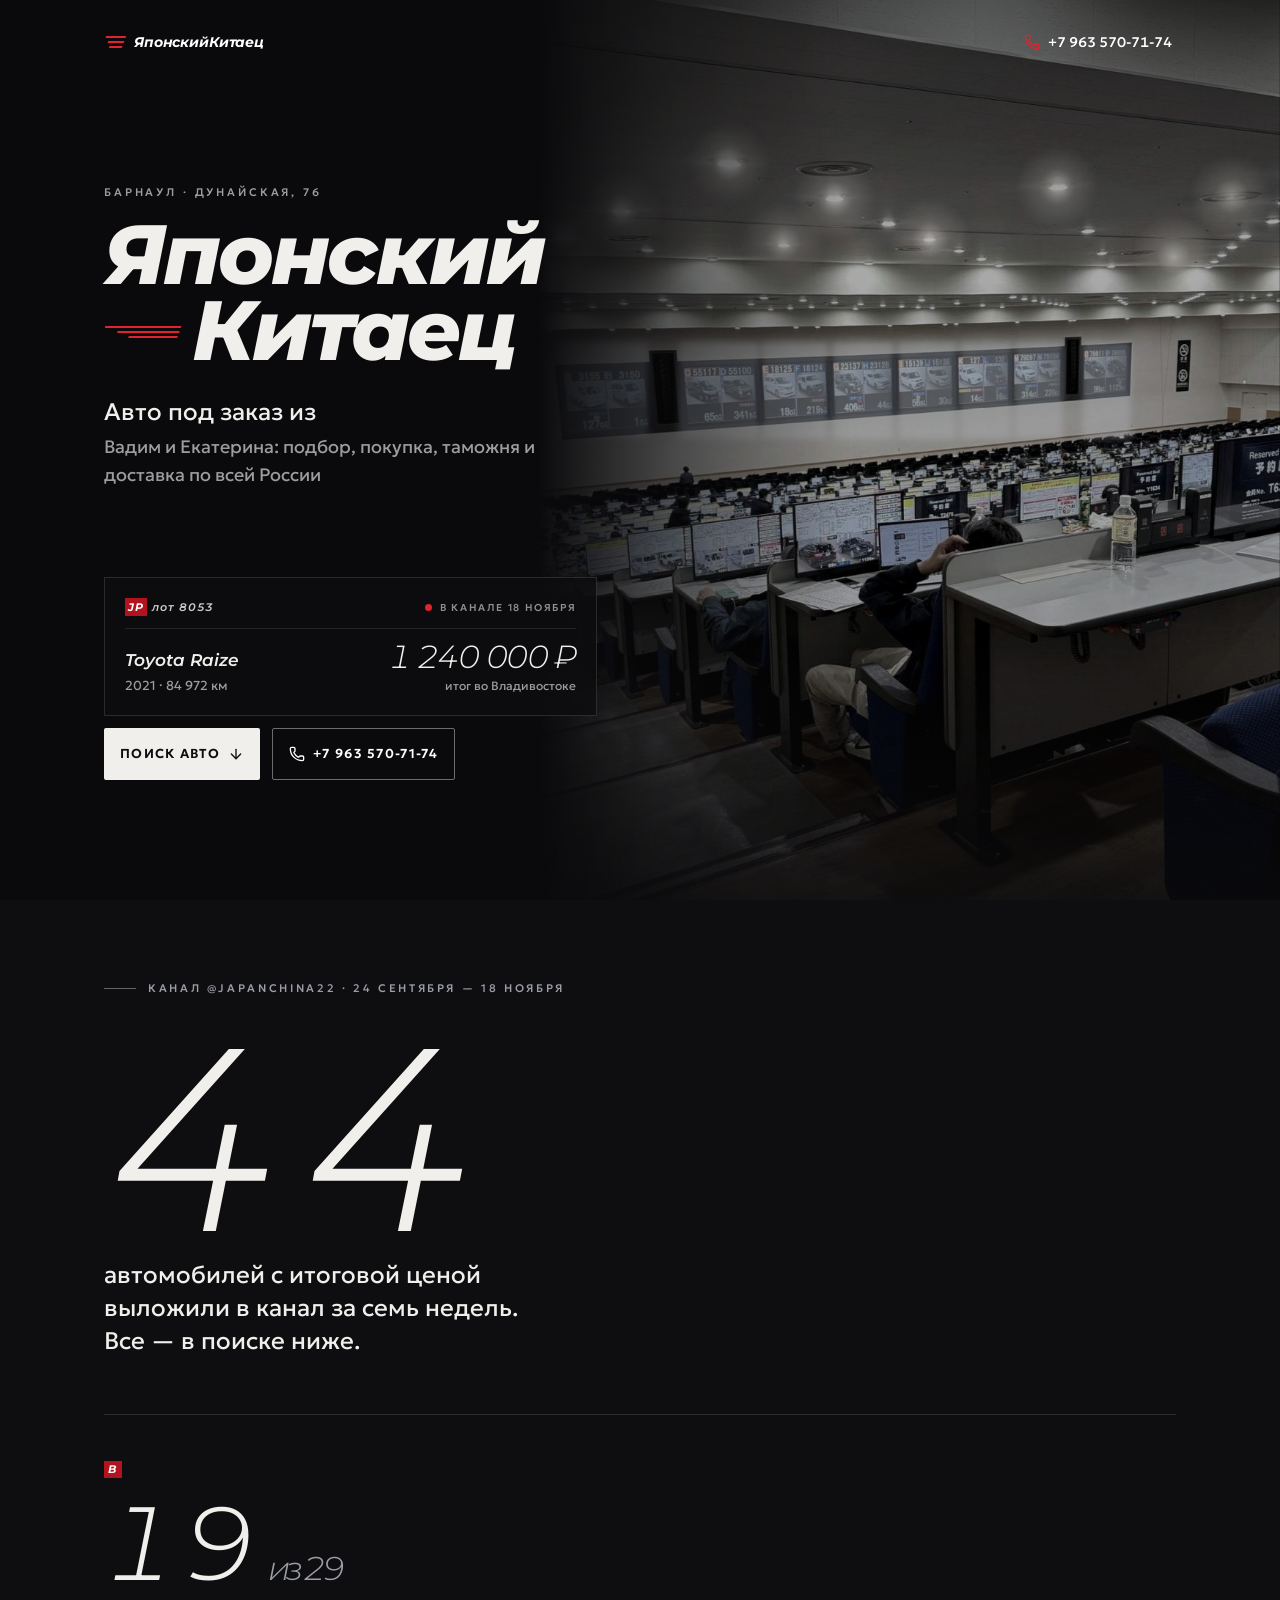
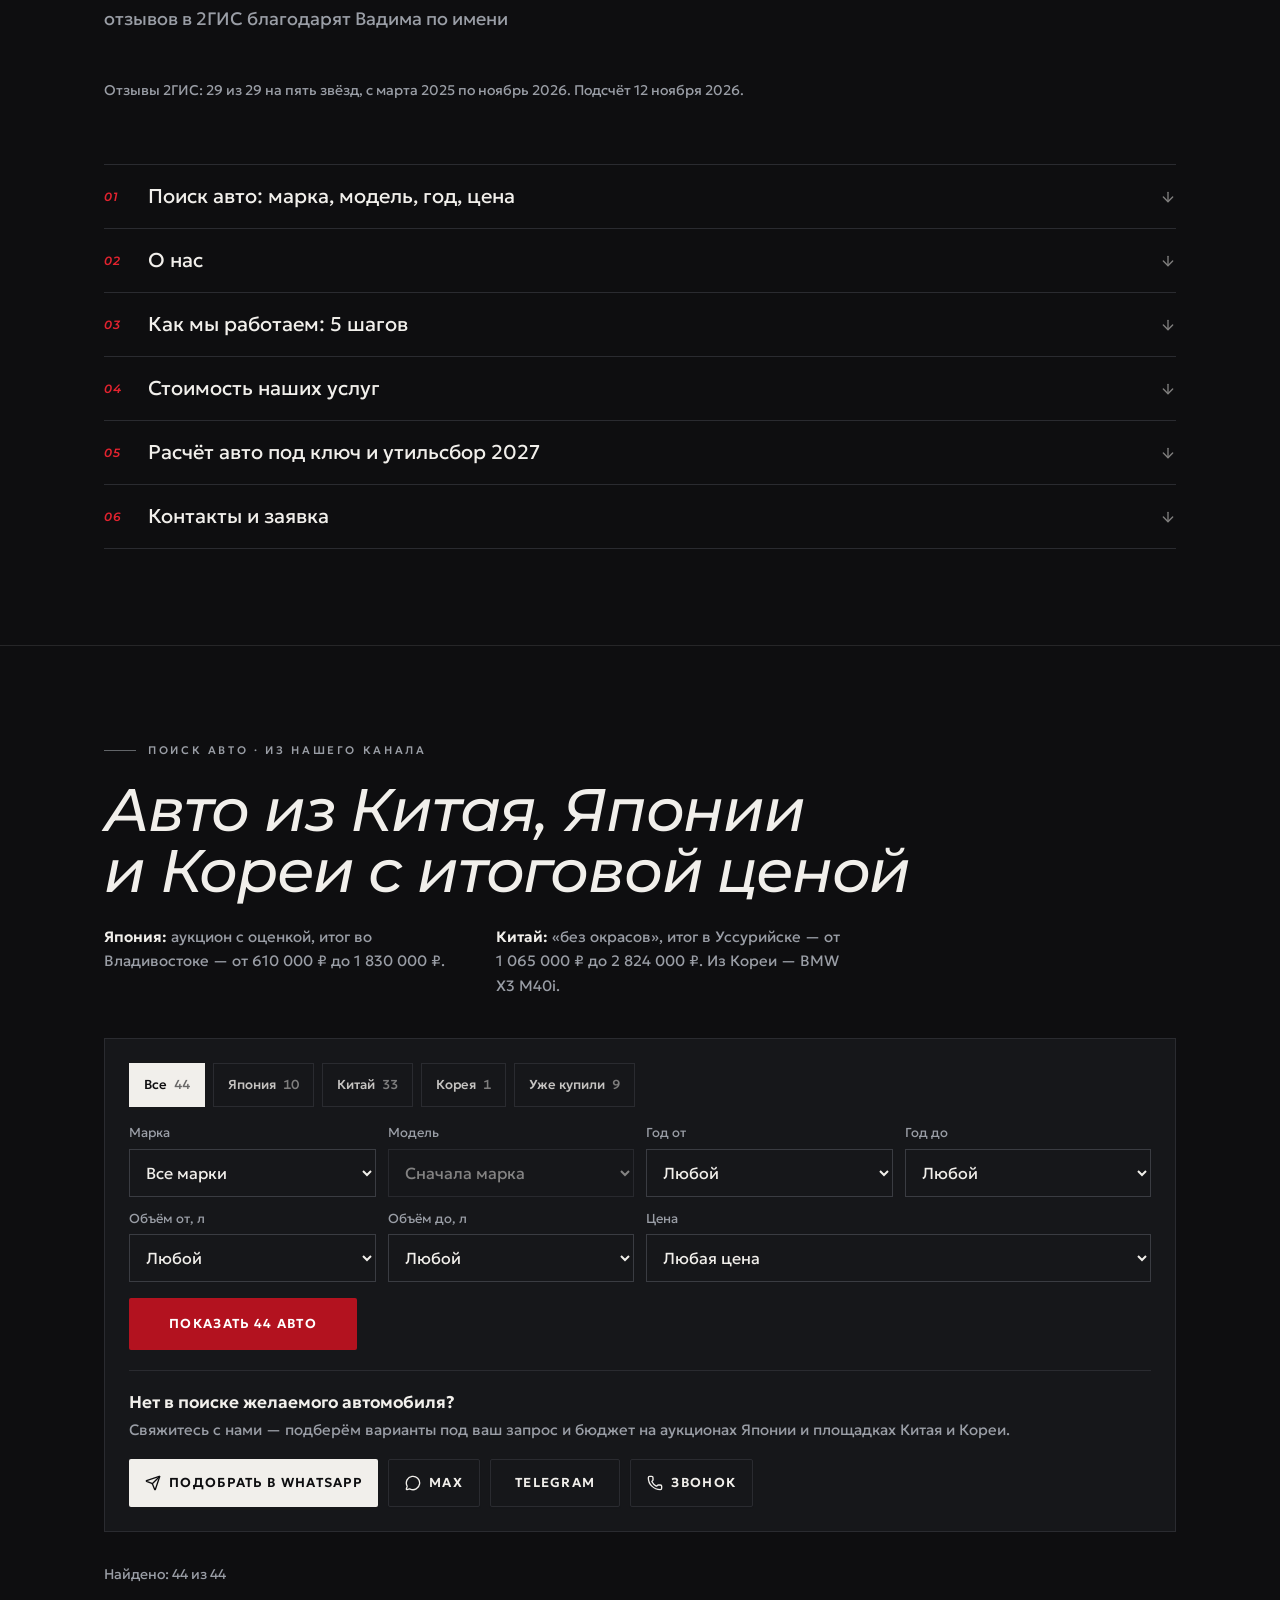
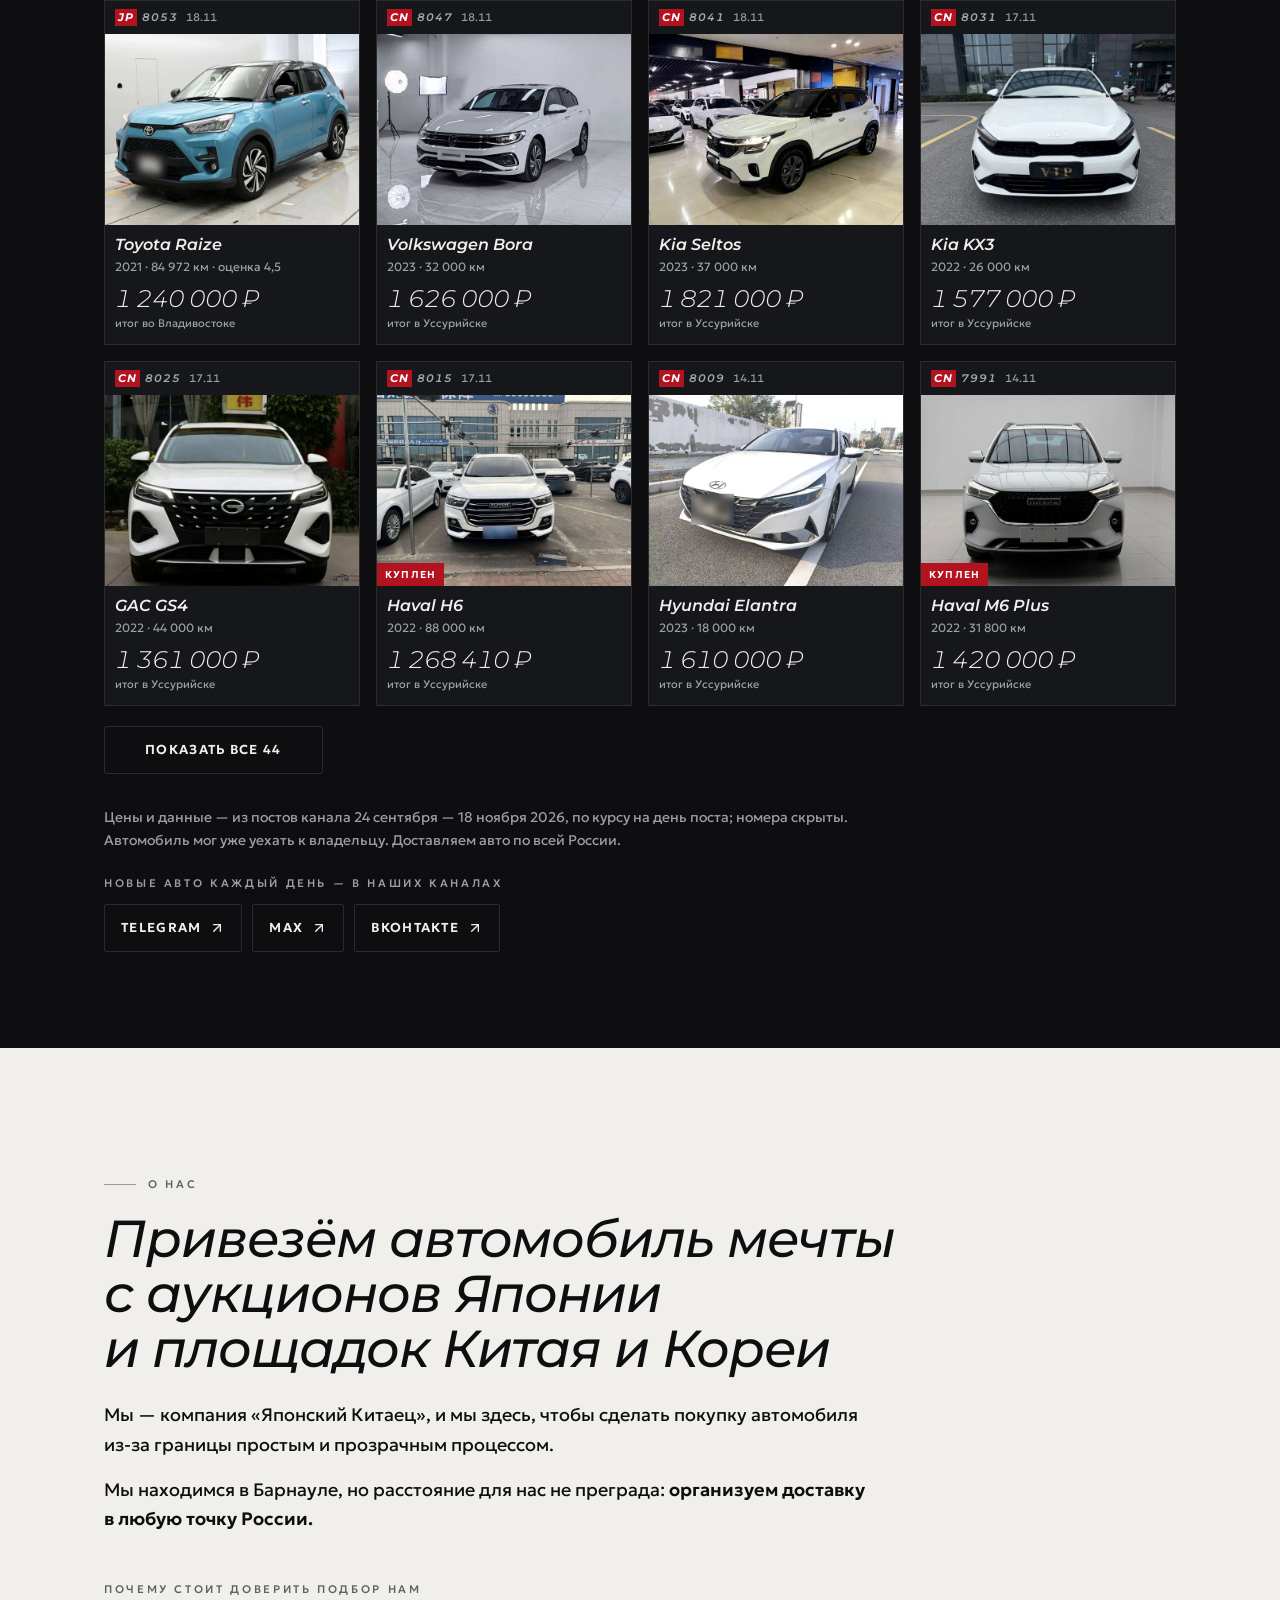
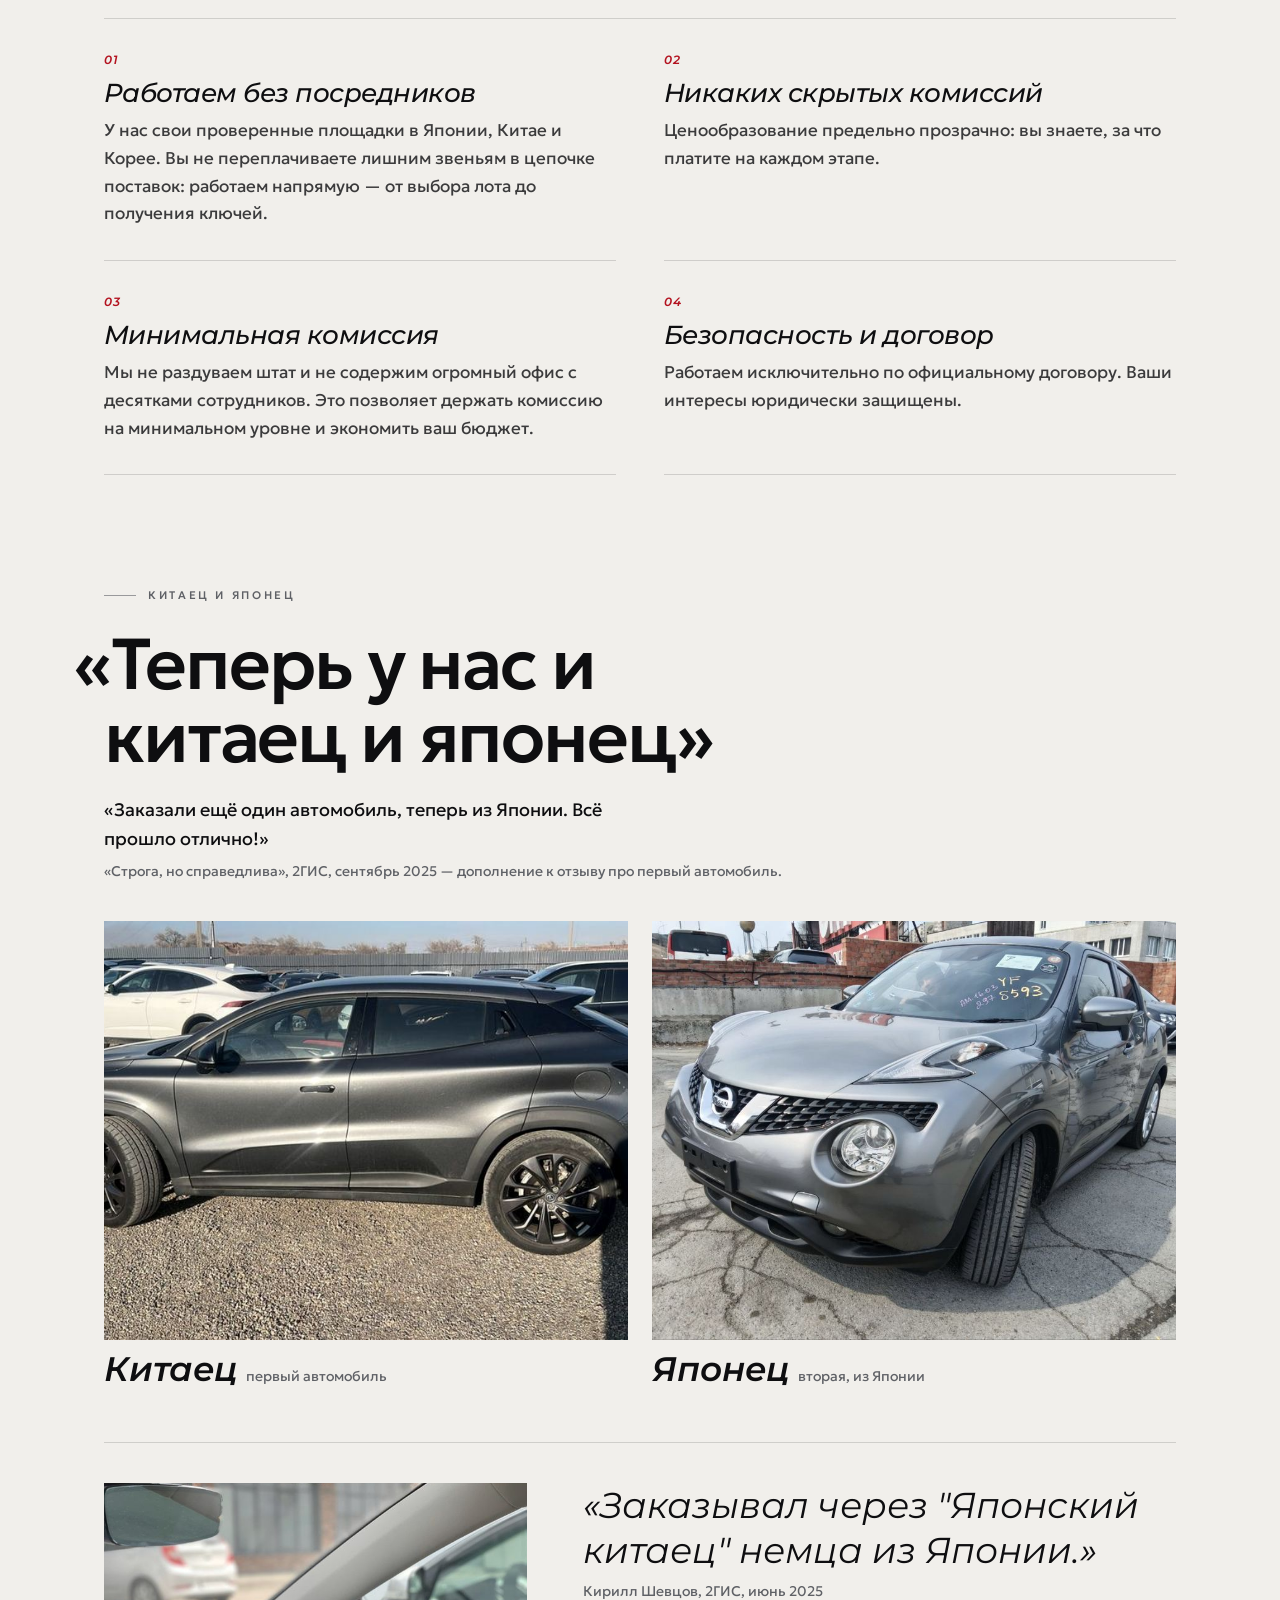
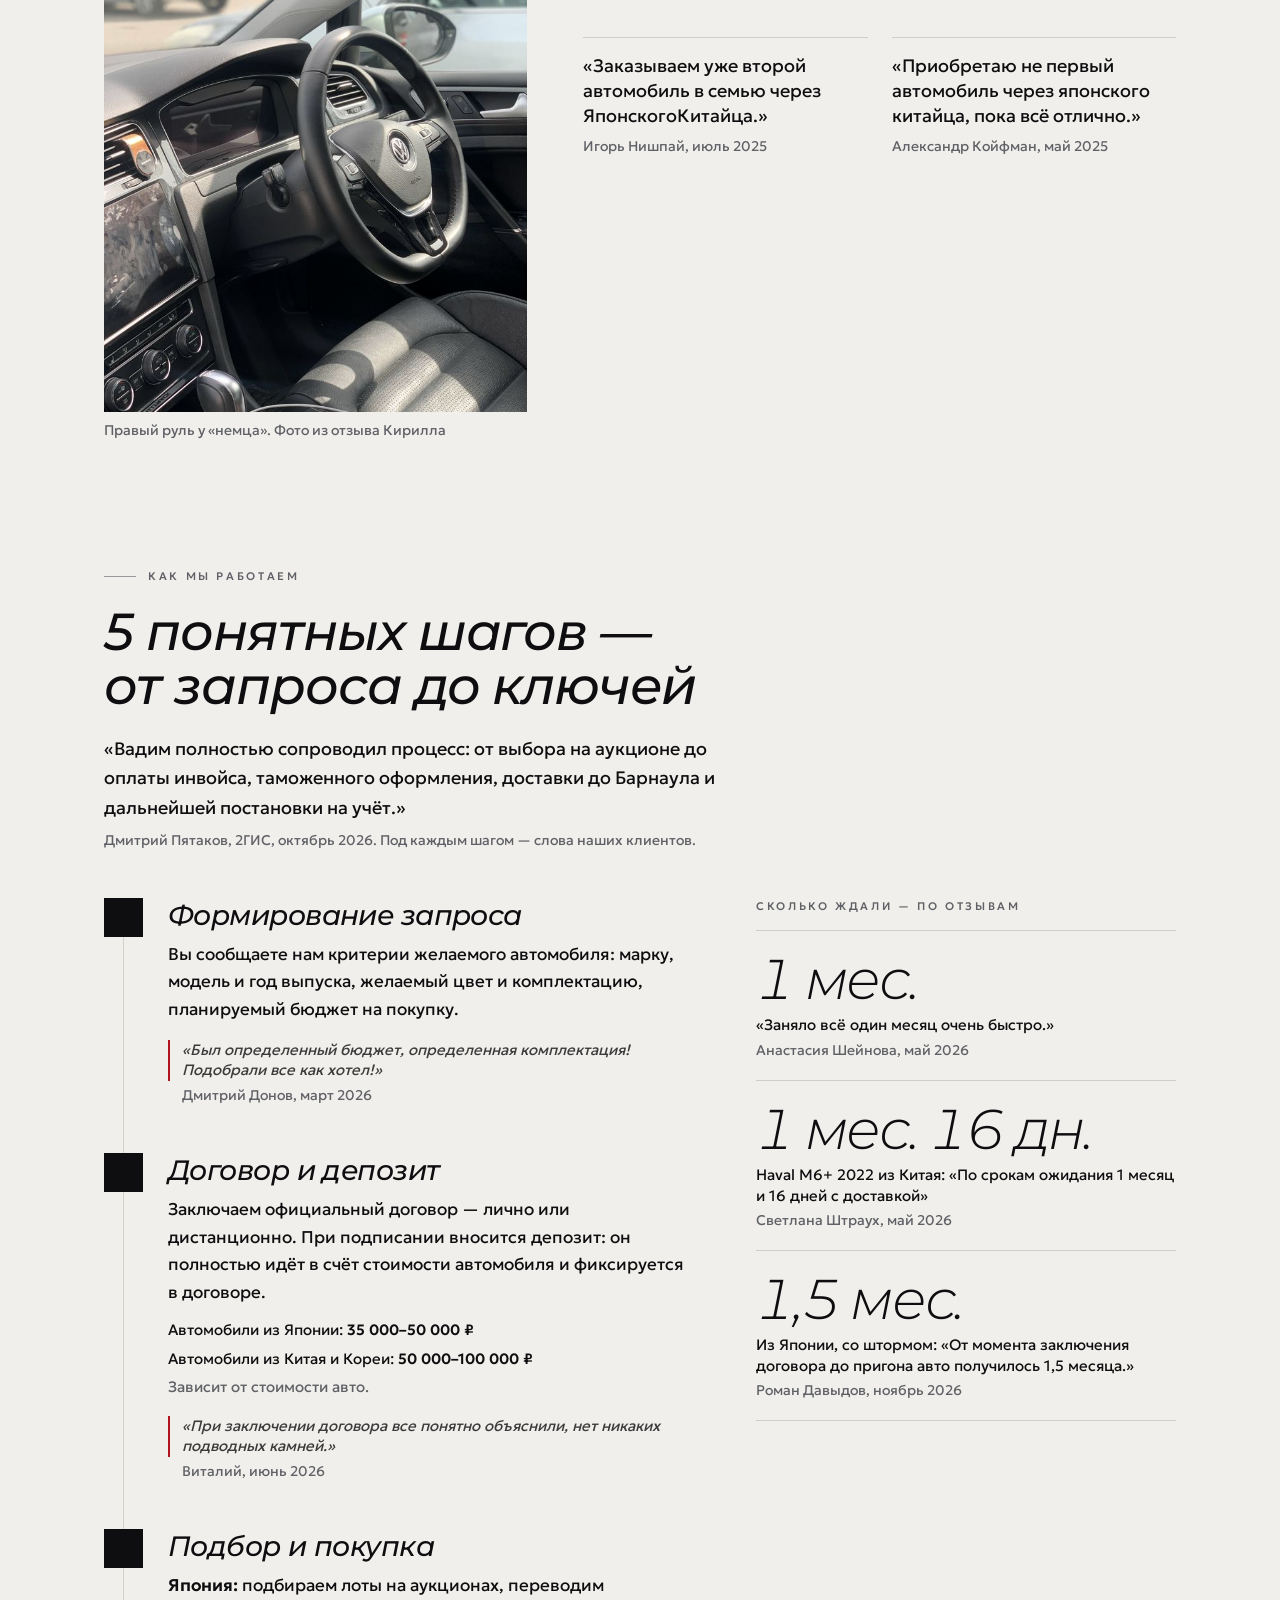
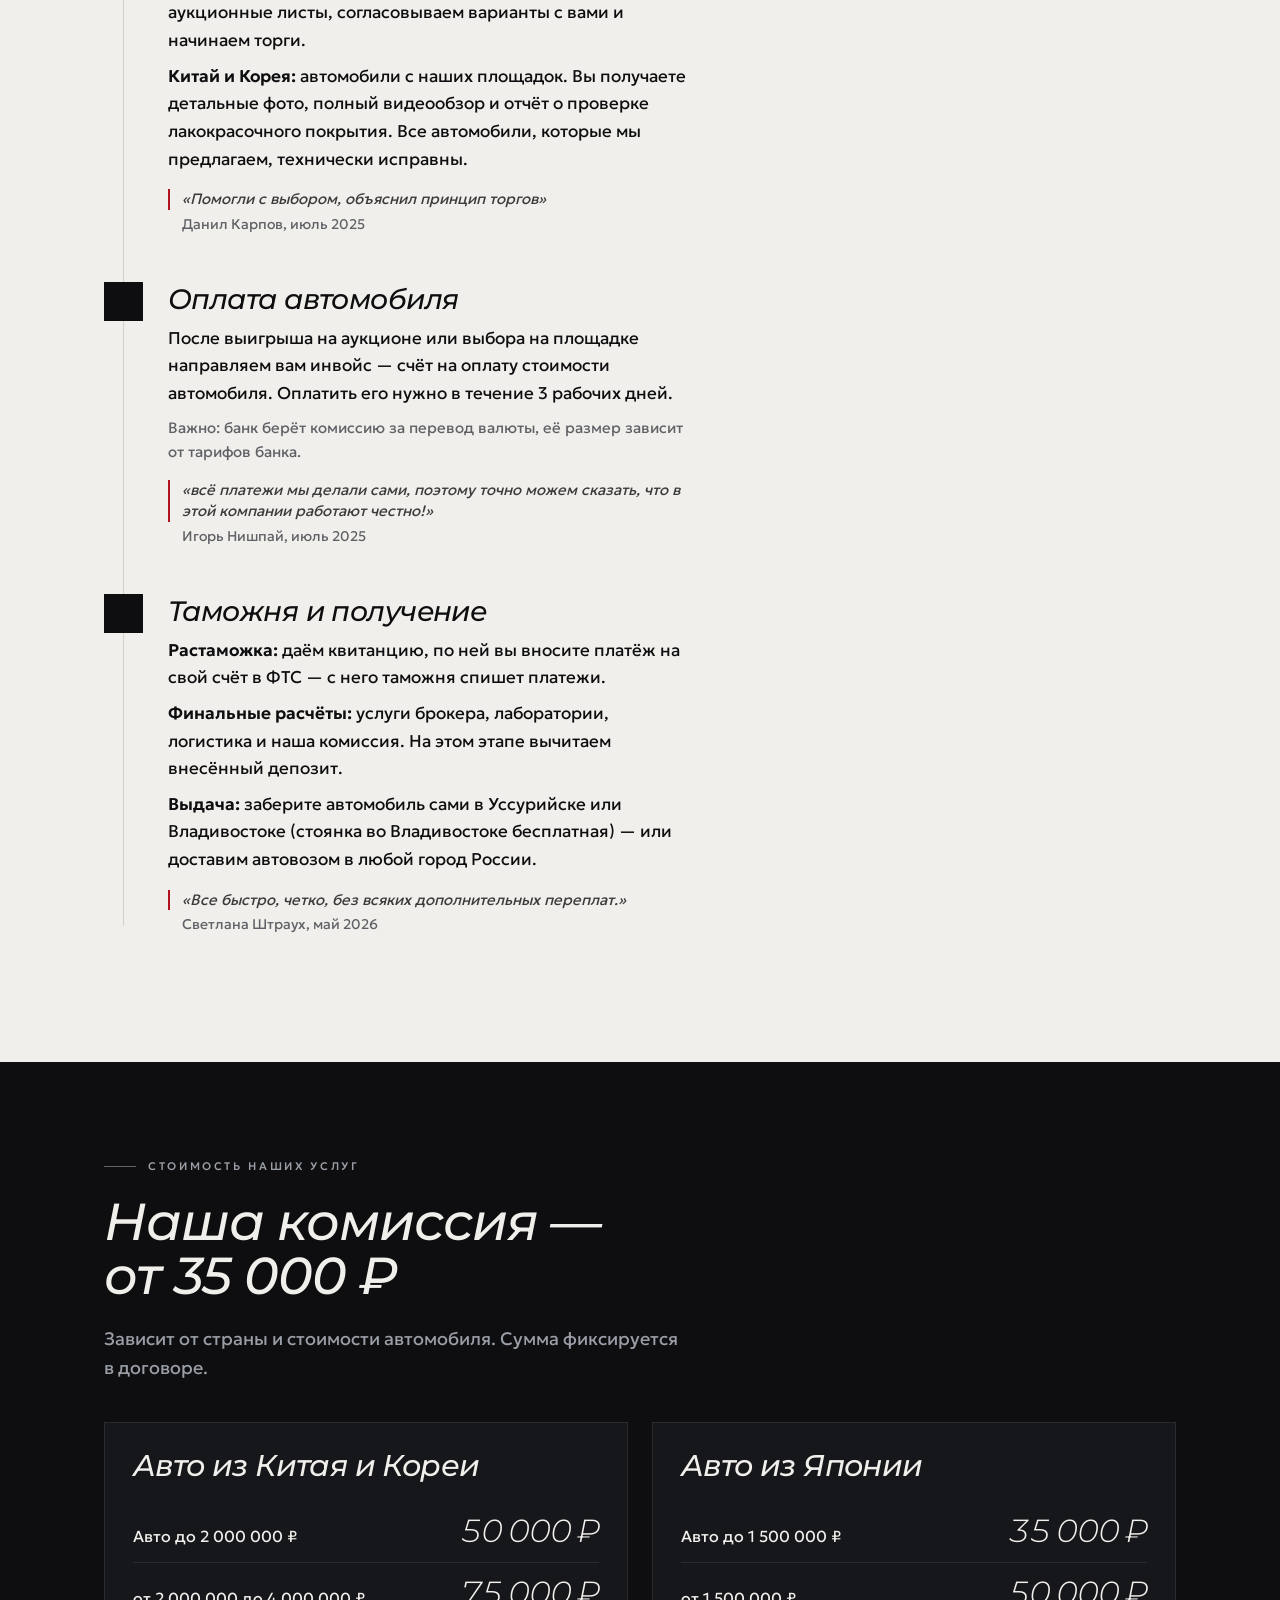
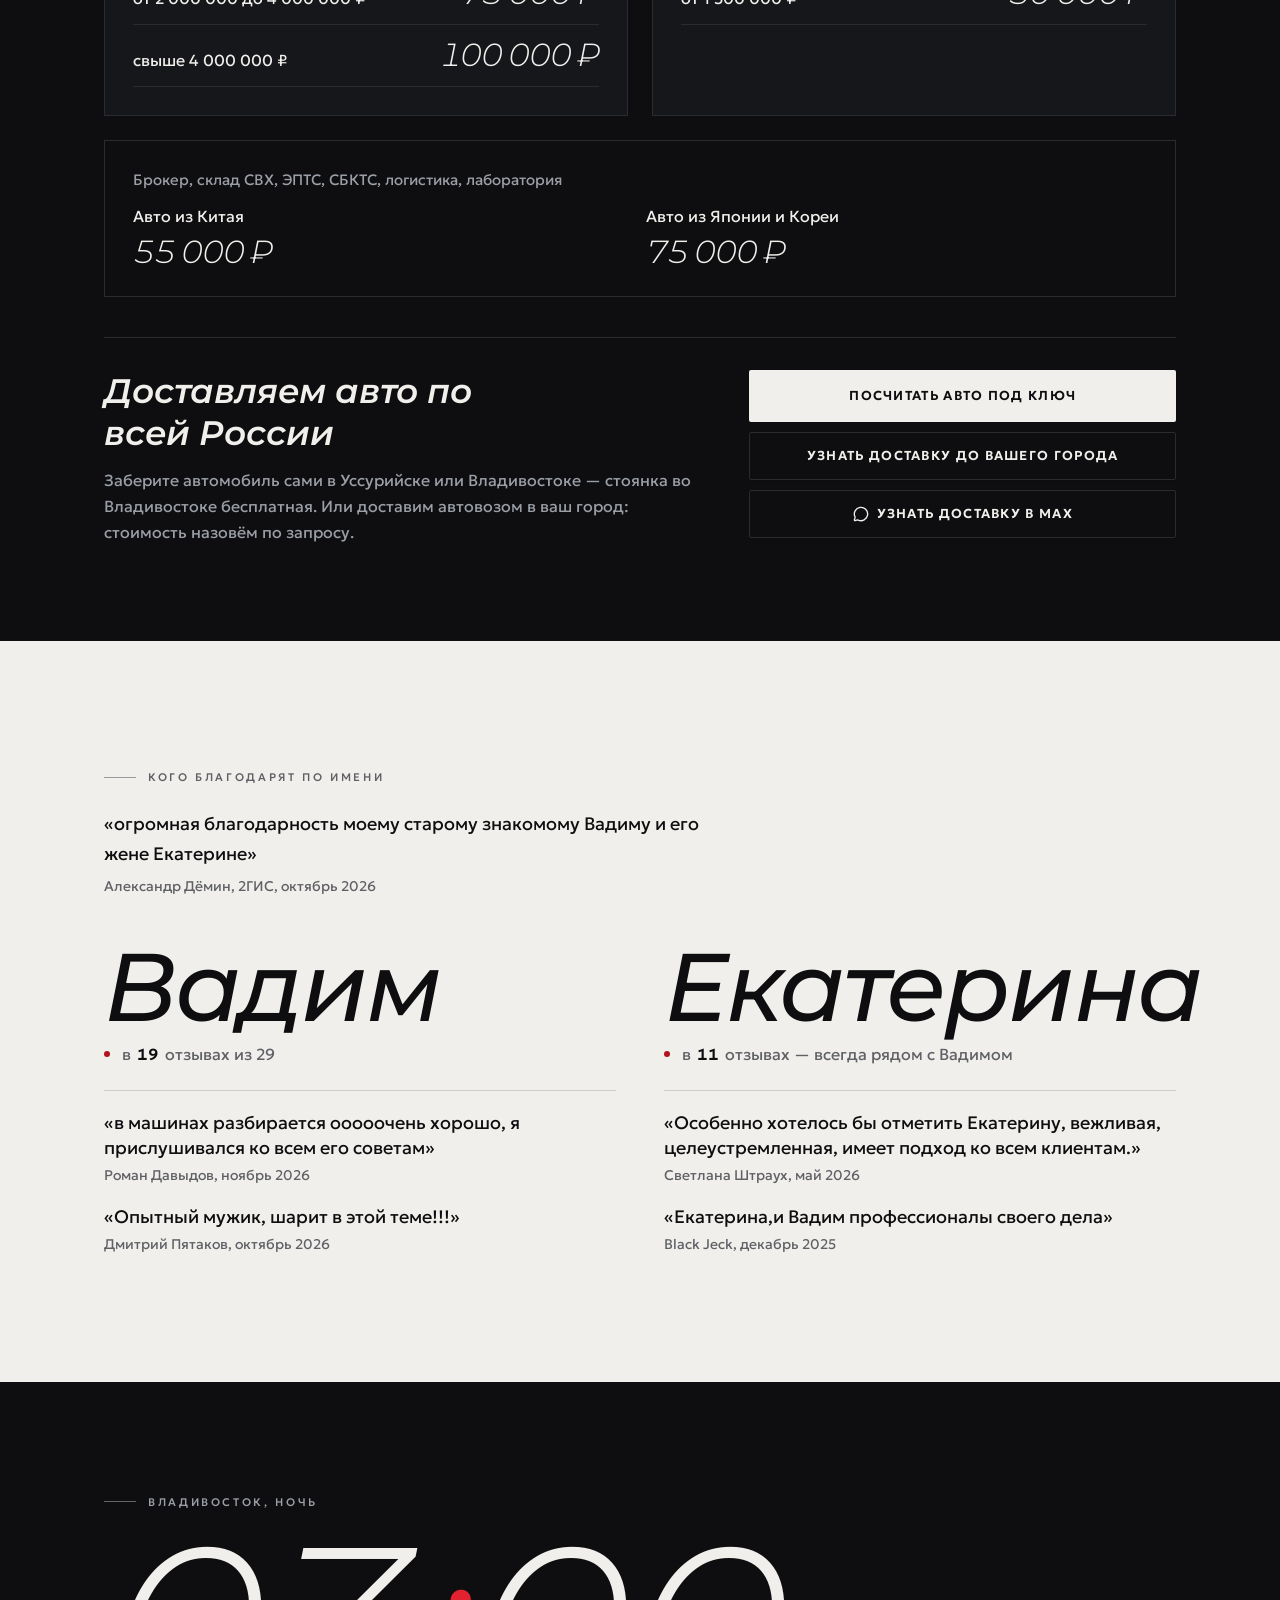
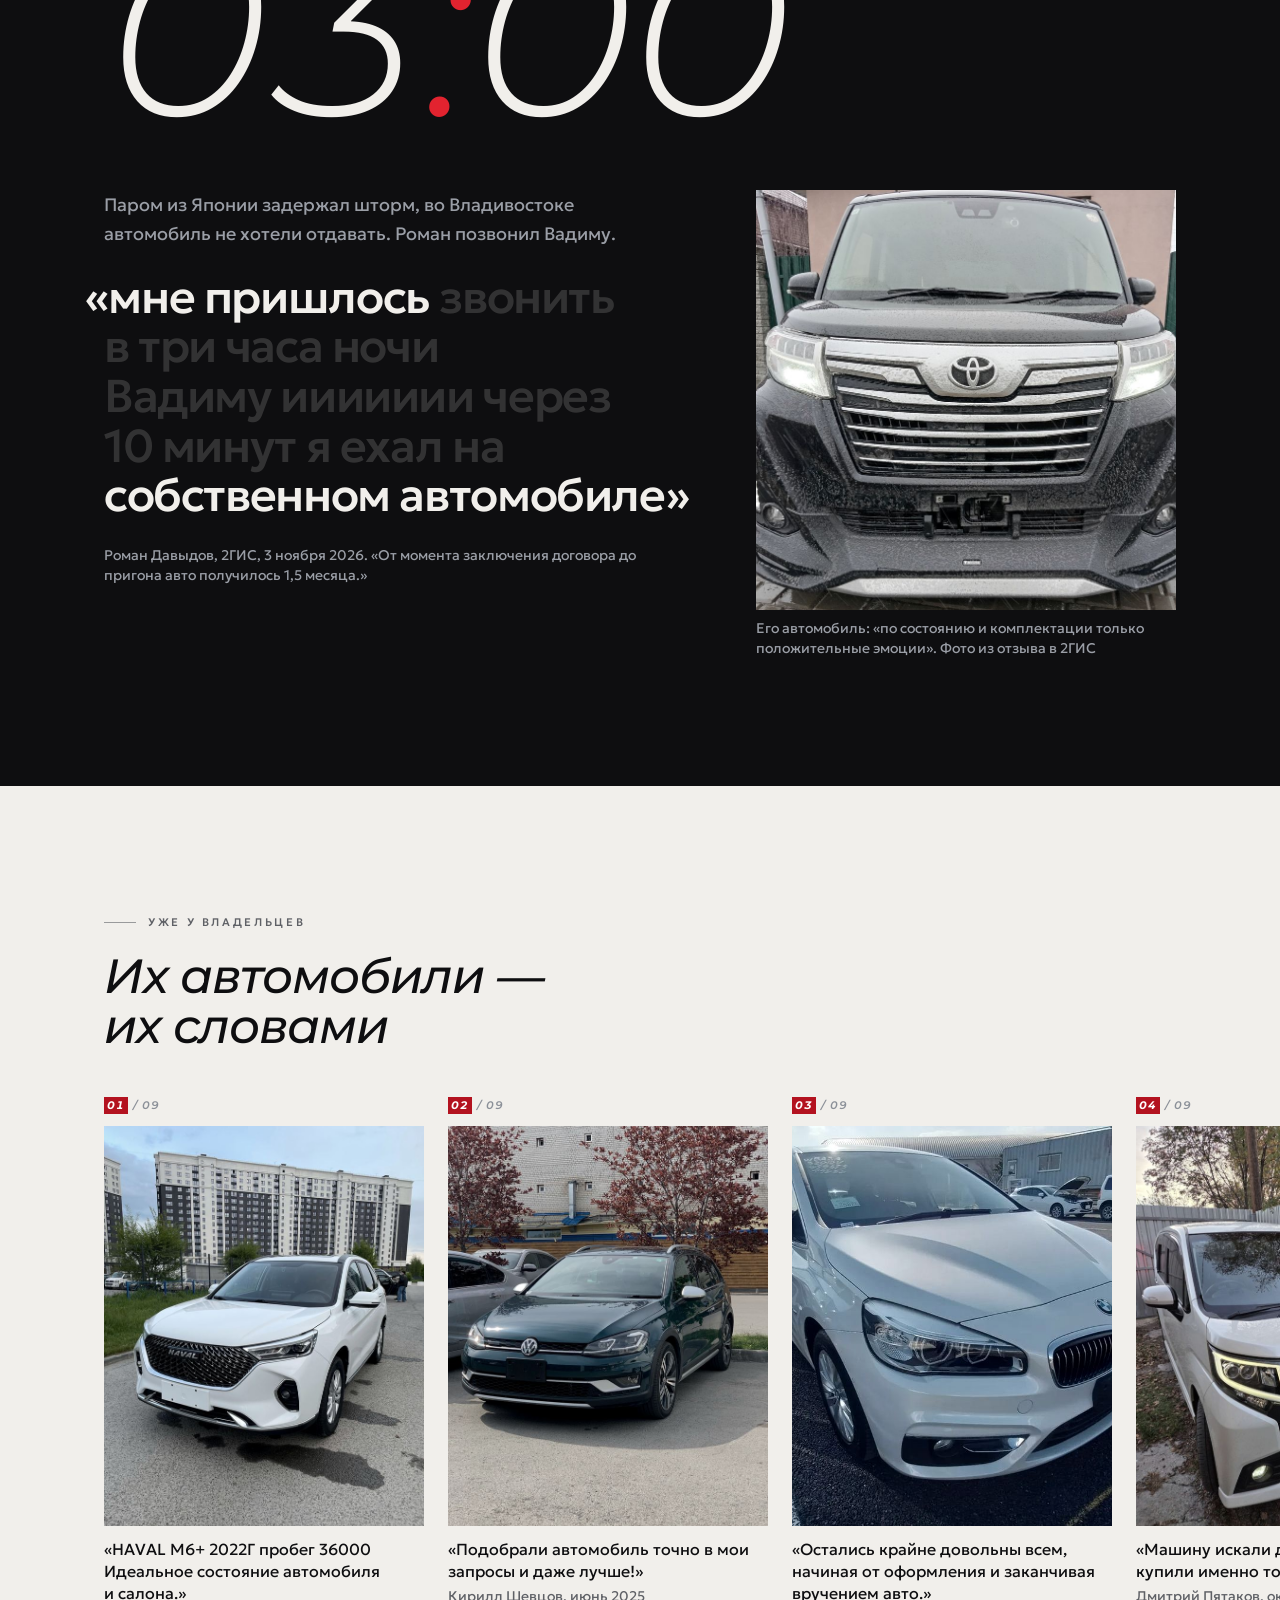
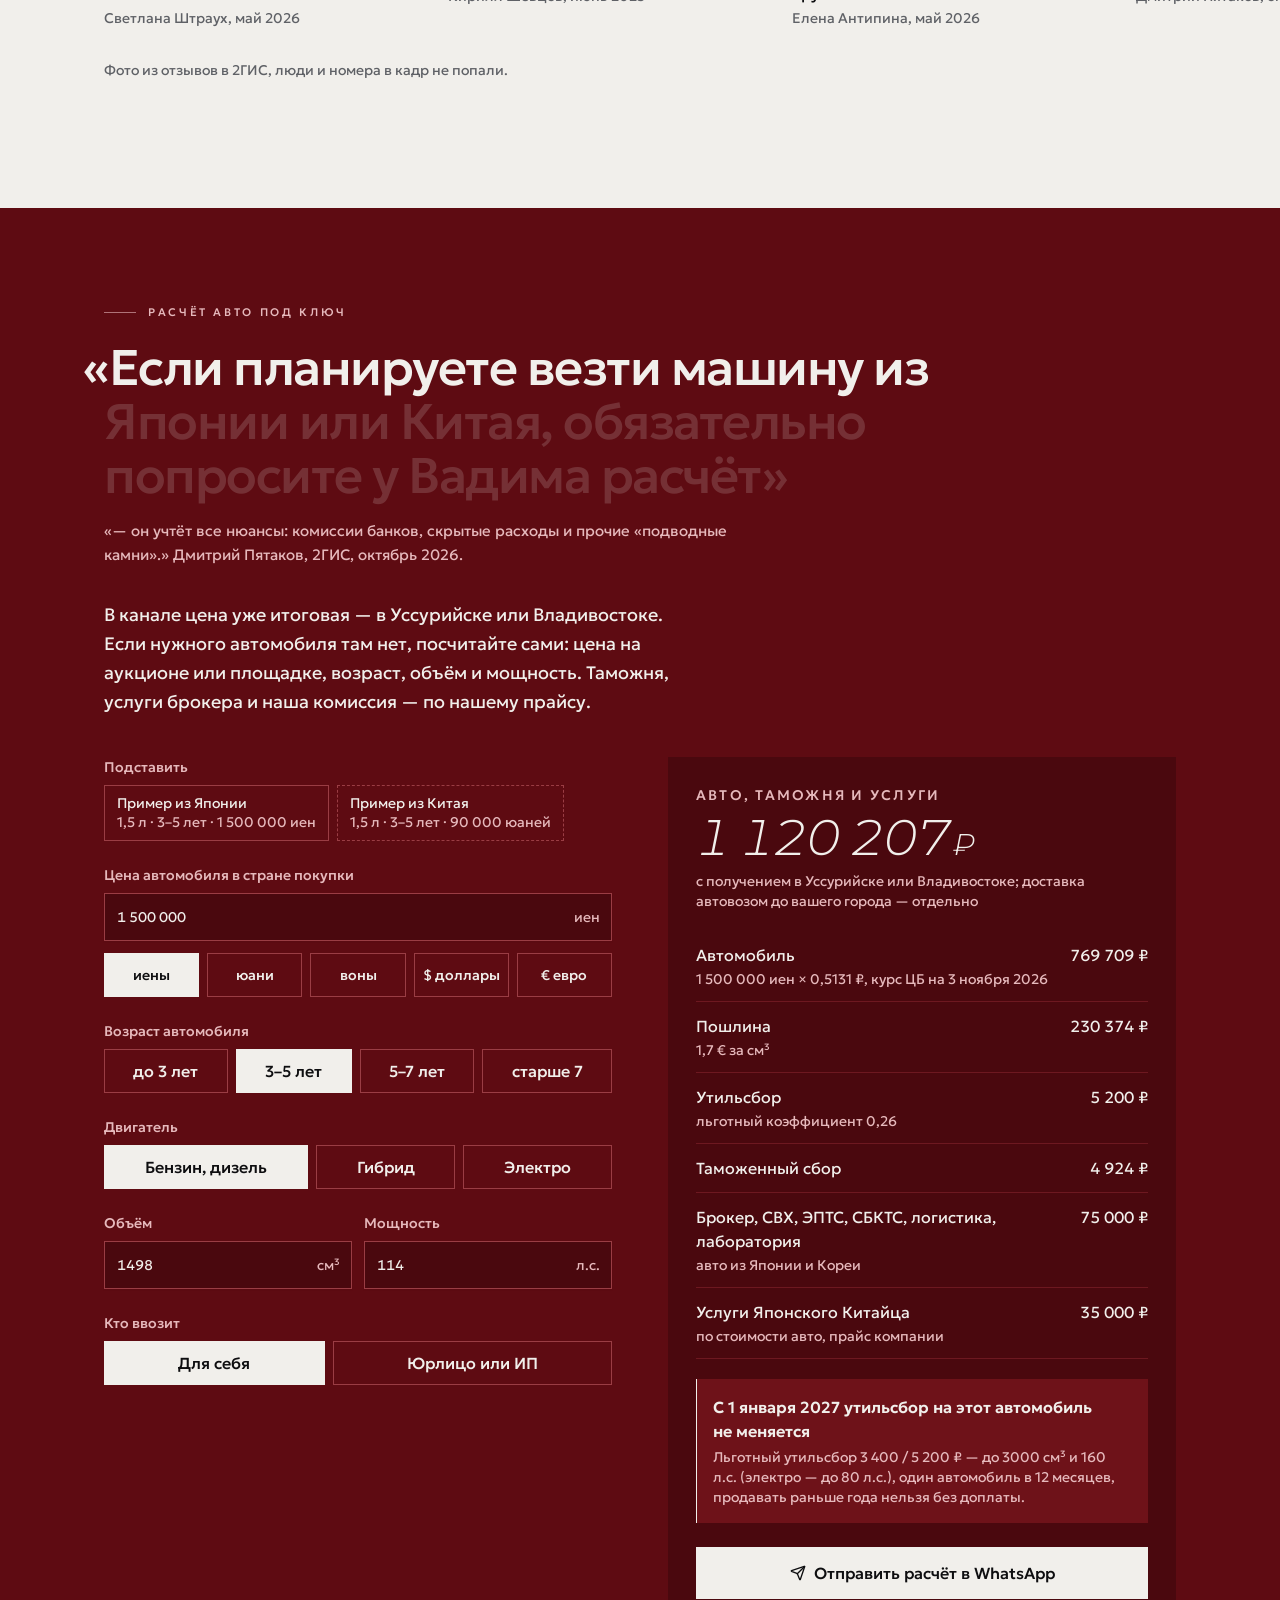
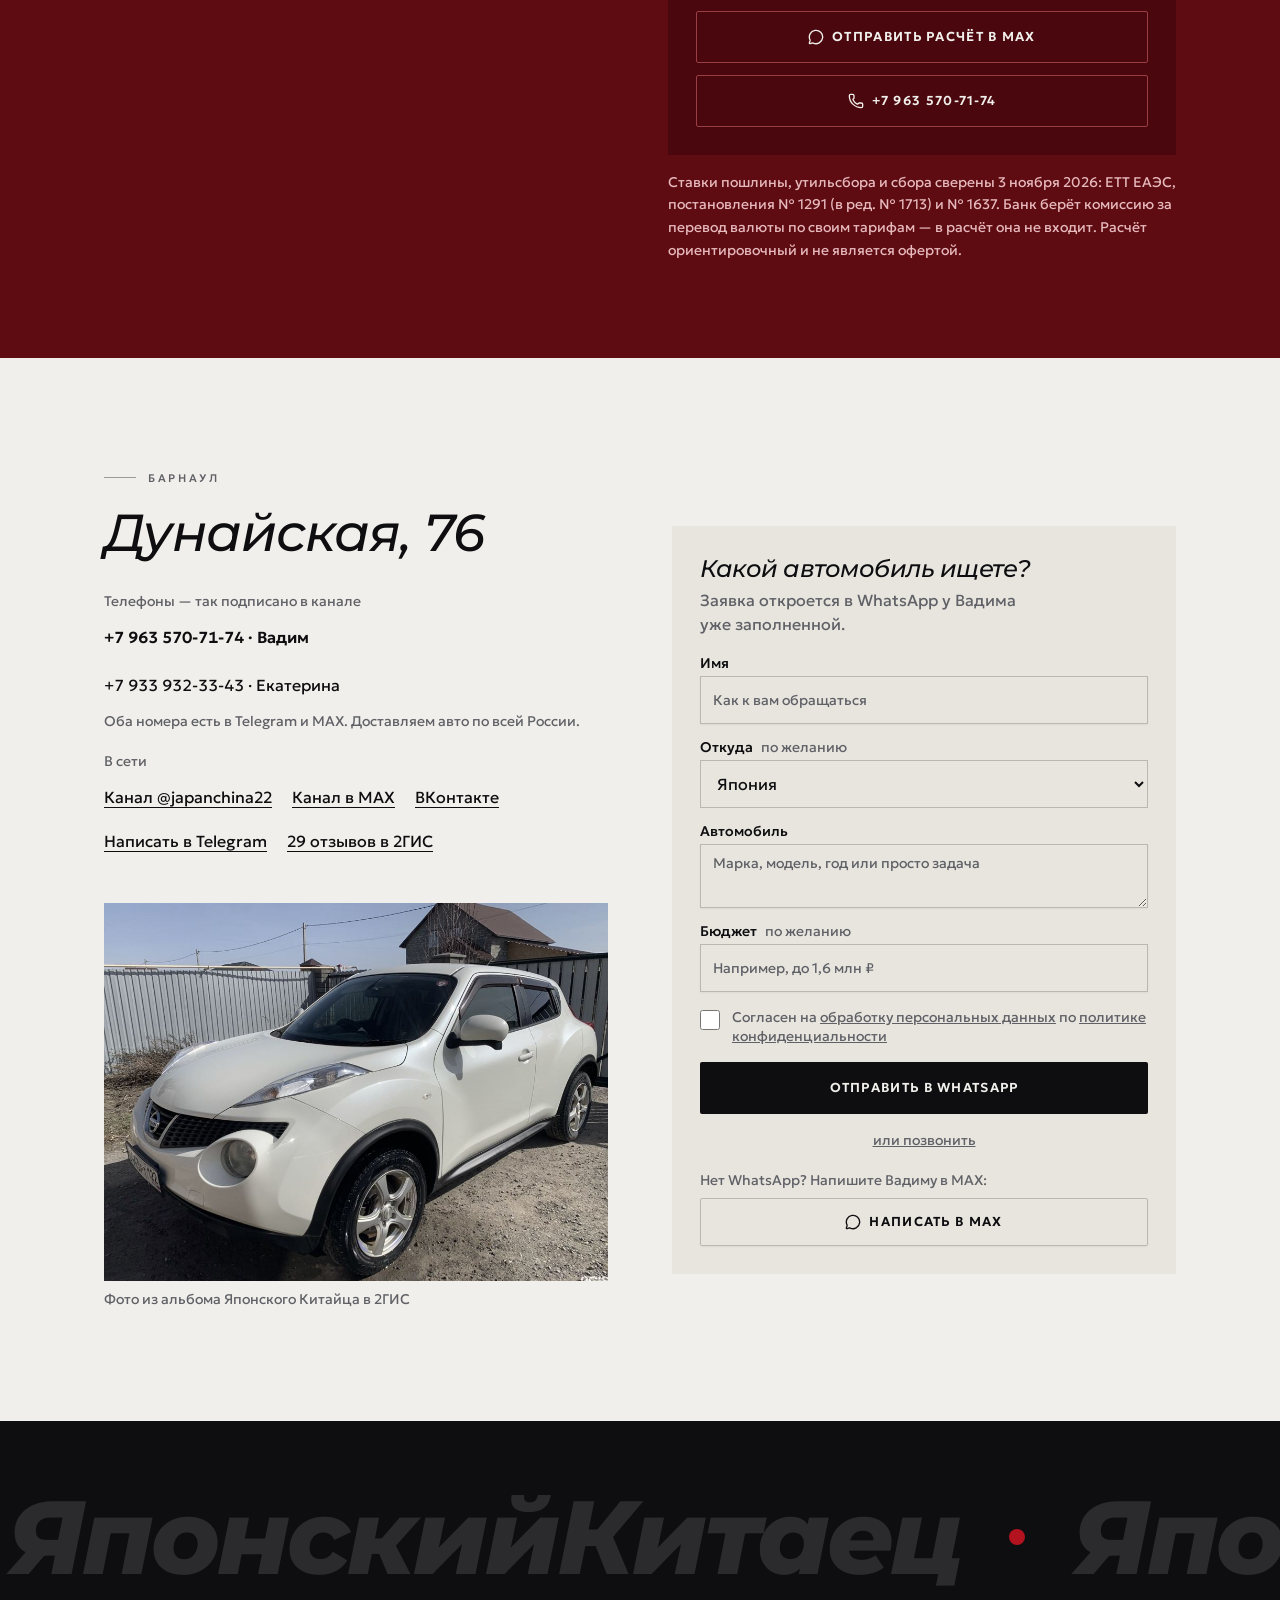
==== commit 6adf0db0: "+3 машины из канала 18.11: Kia Seltos, Volkswagen Bora, Toyota Raize Claude-Session: https://claude." ====
--- a/index.html
+++ b/index.html
@@ -20,13 +20,13 @@
 <link rel="preload" as="image" href="img/hero.jpg" fetchpriority="high">
 <link rel="preload" as="font" type="font/woff2" crossorigin href="./assets/montserrat-cyrillic-wght-italic-CVbpa0t4.woff2">
 <link rel="preload" as="font" type="font/woff2" crossorigin href="./assets/geologica-cyrillic-wght-normal-DbeVG3Ps.woff2">
-  <script type="module" crossorigin src="./assets/index-C0INhrFo.js"></script>
+  <script type="module" crossorigin src="./assets/index-BZQEdnCy.js"></script>
   <link rel="stylesheet" crossorigin href="./assets/index-D5WiGdxb.css">
 <noscript><style>[style*="opacity:0"]{opacity:1!important;filter:none!important;transform:none!important}</style></noscript></head>
 <body>
-<div id="root"><link rel="preload" as="image" href="img/hero.jpg" fetchPriority="high"/><div id="top" class="relative"><div class="absolute inset-x-0 top-0 z-20"><div class="mx-auto flex max-w-6xl items-center justify-between px-5 pt-3 md:px-10 md:pt-5"><a href="#top" class="flex min-h-11 items-center gap-2.5" aria-label="Японский Китаец, в начало"><span aria-hidden="true" class="speed w-5"><i class="w-full"></i><i class="ml-[18%] w-[82%]"></i><i class="ml-[36%] w-[64%]"></i></span><span class="font-display text-[14px] font-bold italic tracking-[-0.01em] text-white">ЯпонскийКитаец</span></a><a href="tel:+79635707174" class="flex min-h-11 items-center gap-2 px-1 text-[14px] font-medium tabular-nums text-white transition-transform active:scale-[0.97]"><svg xmlns="http://www.w3.org/2000/svg" width="24" height="24" viewBox="0 0 24 24" fill="none" stroke="currentColor" stroke-width="2" stroke-linecap="round" stroke-linejoin="round" class="lucide lucide-phone size-4 text-[var(--red-bright)]" aria-hidden="true"><path d="M13.832 16.568a1 1 0 0 0 1.213-.303l.355-.465A2 2 0 0 1 17 15h3a2 2 0 0 1 2 2v3a2 2 0 0 1-2 2A18 18 0 0 1 2 4a2 2 0 0 1 2-2h3a2 2 0 0 1 2 2v3a2 2 0 0 1-.8 1.6l-.468.351a1 1 0 0 0-.292 1.233 14 14 0 0 0 6.392 6.384"></path></svg> <span class="hidden sm:inline">+7 963 570-71-74</span><span class="sm:hidden">Позвонить</span></a></div></div><div class="relative"><header class="hero"><div class="hero-stage"><div class="hero-photo"><img src="img/hero.jpg" alt="Зал японского автоаукциона: на стене табло с лотами, ряды столов с мониторами. Фото Японского Китайца в 2ГИС" fetchPriority="high" decoding="async"/><span aria-hidden="true" class="lamp" style="left:64.9%;top:2%;--n:0"></span><span aria-hidden="true" class="lamp" style="left:11.2%;top:28.4%;--n:1"></span><span aria-hidden="true" class="lamp" style="left:25.7%;top:24.6%;--n:2"></span><span aria-hidden="true" class="lamp" style="left:40%;top:27.4%;--n:3"></span><span aria-hidden="true" class="lamp" style="left:52.8%;top:30.6%;--n:4"></span><span aria-hidden="true" class="lamp" style="left:33%;top:30.9%;--n:5"></span><span aria-hidden="true" class="lamp" style="left:70%;top:26.5%;--n:6"></span><span aria-hidden="true" class="lamp" style="left:85.7%;top:32%;--n:7"></span><span aria-hidden="true" class="lamp" style="left:93.5%;top:27.2%;--n:8"></span><span aria-hidden="true" class="lamp" style="left:3%;top:30.3%;--n:9"></span><span aria-hidden="true" class="wall"><i style="left:0.6%;width:15.5%;--n:0"></i><i style="left:21.4%;width:13.7%;--n:1"></i><i style="left:35.7%;width:11.3%;--n:2"></i><i style="left:47.7%;width:10.7%;--n:3"></i><i style="left:59%;width:10.1%;--n:4"></i><i style="left:69.7%;width:8.9%;--n:5"></i><i style="left:79.2%;width:8.2%;--n:6"></i><i style="left:90.8%;width:8.3%;--n:7"></i></span></div><div aria-hidden="true" class="hero-shade"></div></div><div class="relative mx-auto flex w-full max-w-6xl flex-1 flex-col px-5 pb-7 pt-24 md:justify-center md:px-10 md:pb-16 md:pt-32"><div class="flex flex-1 flex-col md:max-w-[46%] md:flex-none"><p class="rise text-[11px] font-medium uppercase tracking-[0.26em] text-white/60">Барнаул · Дунайская, 76</p><h1 class="rise mt-4 font-display text-[min(15.2vw,64px)] font-[800] leading-[0.9] tracking-[-0.035em] md:text-[min(96px,6.6vw)]" style="--i:0">Японский<span class="flex items-center gap-3"><span aria-hidden="true" class="speed w-[0.9em] pt-[0.05em]"><i class="w-full"></i><i class="ml-[18%] w-[82%]"></i><i class="ml-[36%] w-[64%]"></i></span>Китаец</span></h1><p class="rise mt-5 text-[19px] leading-snug md:mt-7 md:text-2xl" style="--i:2"><span class="sr-only">Автомобили под заказ из Японии, Китая и Кореи.</span><span aria-hidden="true">Авто под заказ из<!-- --> <span class="rot font-semibold"><span>Японии</span><span>Китая</span><span>Кореи</span></span></span><span class="mt-1 block text-[15px] text-white/60 md:text-lg">Вадим и Екатерина: подбор, покупка, таможня и доставка по всей России</span></p><div class="rise mt-auto pt-8 md:mt-14" style="--i:3"><a href="#board" class="lot-in block border border-white/12 bg-[#0e0e10]/85 p-4 transition-transform active:scale-[0.98] md:p-5" aria-label="Последний лот канала: Kia KX3 2022, 1 577 000 ₽ в Уссурийске. Открыть табло"><span class="flex items-center justify-between gap-3"><span class="tag text-white/80"><b>CN</b> лот <!-- -->8031</span><span class="flex items-center gap-2 text-[10px] font-medium uppercase tracking-[0.16em] text-white/55"><span class="live" aria-hidden="true"></span> в канале <!-- -->17 ноября</span></span><span class="mt-3 flex items-end justify-between gap-3 border-t border-white/10 pt-3"><span class="min-w-0"><span class="block truncate font-display text-[17px] font-semibold italic leading-tight">Kia KX3</span><span class="mt-1 block text-[13px] text-white/60">2022<!-- --> · <!-- -->26 000<!-- --> км</span></span><span class="shrink-0 text-right"><span class="num block whitespace-nowrap text-[26px] leading-none md:text-[32px]">1 577 000 ₽</span><span class="mt-1 block whitespace-nowrap text-[12px] text-white/60">итог <!-- -->в Уссурийске</span></span></span></a><div class="mt-3 flex gap-3"><a href="#board" data-slot="button" data-variant="default" data-size="lg" class="inline-flex items-center justify-center gap-2 text-sm font-medium whitespace-nowrap transition-all outline-none focus-visible:border-ring focus-visible:ring-[3px] focus-visible:ring-ring/50 disabled:pointer-events-none disabled:opacity-50 aria-invalid:border-destructive aria-invalid:ring-destructive/20 dark:aria-invalid:ring-destructive/40 [&amp;_svg]:pointer-events-none [&amp;_svg]:shrink-0 [&amp;_svg:not([class*=&#x27;size-&#x27;])]:size-4 rounded-md has-[&gt;svg]:px-4 h-13 flex-1 bg-[var(--paper)] px-5 text-[var(--ink)] hover:bg-white active:scale-[0.97] md:flex-none md:px-8">Поиск авто <svg xmlns="http://www.w3.org/2000/svg" width="24" height="24" viewBox="0 0 24 24" fill="none" stroke="currentColor" stroke-width="2" stroke-linecap="round" stroke-linejoin="round" class="lucide lucide-arrow-down" aria-hidden="true"><path d="M12 5v14"></path><path d="m19 12-7 7-7-7"></path></svg></a><a href="tel:+79635707174" aria-label="Позвонить +7 963 570-71-74" data-slot="button" data-variant="outline" data-size="lg" class="inline-flex shrink-0 items-center justify-center gap-2 text-sm font-medium whitespace-nowrap transition-all outline-none focus-visible:border-ring focus-visible:ring-[3px] focus-visible:ring-ring/50 disabled:pointer-events-none disabled:opacity-50 aria-invalid:border-destructive aria-invalid:ring-destructive/20 dark:aria-invalid:ring-destructive/40 [&amp;_svg]:pointer-events-none [&amp;_svg]:shrink-0 [&amp;_svg:not([class*=&#x27;size-&#x27;])]:size-4 border shadow-xs dark:border-input dark:bg-input/30 dark:hover:bg-input/50 rounded-md has-[&gt;svg]:px-4 h-13 border-white/40 bg-transparent px-4 text-white hover:bg-white/10 hover:text-white active:scale-[0.97] md:px-6"><svg xmlns="http://www.w3.org/2000/svg" width="24" height="24" viewBox="0 0 24 24" fill="none" stroke="currentColor" stroke-width="2" stroke-linecap="round" stroke-linejoin="round" class="lucide lucide-phone" aria-hidden="true"><path d="M13.832 16.568a1 1 0 0 0 1.213-.303l.355-.465A2 2 0 0 1 17 15h3a2 2 0 0 1 2 2v3a2 2 0 0 1-2 2A18 18 0 0 1 2 4a2 2 0 0 1 2-2h3a2 2 0 0 1 2 2v3a2 2 0 0 1-.8 1.6l-.468.351a1 1 0 0 0-.292 1.233 14 14 0 0 0 6.392 6.384"></path></svg> <span class="hidden md:inline">+7 963 570-71-74</span></a></div></div></div></div></header><section class="screen-dark relative z-10"><div class="mx-auto max-w-6xl px-5 pb-16 pt-12 md:px-10 md:pb-24 md:pt-20"><p class="flex items-center gap-3 text-[11px] font-medium uppercase tracking-[0.24em] text-muted-foreground "><span aria-hidden="true" class="h-px w-8 shrink-0 bg-current opacity-60"></span>Канал @japanchina22 · <!-- -->24 сентября<!-- --> — <!-- -->17 ноября</p><div class="mt-8 md:mt-10" style="opacity:0;filter:blur(6px);transform:translateY(-6px)"><p class="num flex items-start text-[42vw] leading-[0.78] md:text-[260px]"><span class="inline-block tracking-wider tabular-nums dark:text-white text-foreground">0</span></p><p class="mt-5 max-w-md text-[19px] leading-snug md:text-2xl">автомобилей с итоговой ценой выложили в канал за семь недель. Все — в поиске ниже.</p></div><div class="mt-10 grid grid-cols-1 border-t border-border md:mt-14"><div class="py-6 pr-5 md:py-10 md:pr-10" style="opacity:0;filter:blur(6px);transform:translateY(-6px)"><p class="tag text-[var(--metal)]"><b>B</b></p><p class="num mt-3 text-[60px] leading-none md:text-[104px]"><span class="inline-block tracking-wider tabular-nums dark:text-white text-foreground">0</span><span class="ml-2 text-[0.32em] text-muted-foreground">из 29</span></p><p class="mt-3 text-[15px] leading-snug text-muted-foreground md:text-lg">отзывов в 2ГИС благодарят Вадима по имени</p></div></div><p class="mt-2 text-sm text-muted-foreground">Отзывы 2ГИС: 29 из 29 на пять звёзд, с марта 2025 по ноябрь 2026. Подсчёт 12 ноября 2026.</p><nav aria-label="Что на сайте" class="mt-12 border-t border-border md:mt-16"><a href="#board" class="group flex min-h-14 items-center gap-4 border-b border-border py-3.5 transition-colors hover:bg-white/[0.03] active:bg-white/[0.06] md:min-h-16"><span class="w-7 shrink-0 font-display text-[12px] font-semibold italic tracking-[0.1em] text-[var(--red-bright)]">01</span><span class="flex-1 text-[17px] leading-snug md:text-xl">Поиск авто: марка, модель, год, цена</span><svg xmlns="http://www.w3.org/2000/svg" width="24" height="24" viewBox="0 0 24 24" fill="none" stroke="currentColor" stroke-width="2" stroke-linecap="round" stroke-linejoin="round" class="lucide lucide-arrow-down size-4 shrink-0 opacity-50 transition-transform duration-300 group-hover:translate-y-1" aria-hidden="true"><path d="M12 5v14"></path><path d="m19 12-7 7-7-7"></path></svg></a><a href="#about" class="group flex min-h-14 items-center gap-4 border-b border-border py-3.5 transition-colors hover:bg-white/[0.03] active:bg-white/[0.06] md:min-h-16"><span class="w-7 shrink-0 font-display text-[12px] font-semibold italic tracking-[0.1em] text-[var(--red-bright)]">02</span><span class="flex-1 text-[17px] leading-snug md:text-xl">О нас</span><svg xmlns="http://www.w3.org/2000/svg" width="24" height="24" viewBox="0 0 24 24" fill="none" stroke="currentColor" stroke-width="2" stroke-linecap="round" stroke-linejoin="round" class="lucide lucide-arrow-down size-4 shrink-0 opacity-50 transition-transform duration-300 group-hover:translate-y-1" aria-hidden="true"><path d="M12 5v14"></path><path d="m19 12-7 7-7-7"></path></svg></a><a href="#put" class="group flex min-h-14 items-center gap-4 border-b border-border py-3.5 transition-colors hover:bg-white/[0.03] active:bg-white/[0.06] md:min-h-16"><span class="w-7 shrink-0 font-display text-[12px] font-semibold italic tracking-[0.1em] text-[var(--red-bright)]">03</span><span class="flex-1 text-[17px] leading-snug md:text-xl">Как мы работаем: 5 шагов</span><svg xmlns="http://www.w3.org/2000/svg" width="24" height="24" viewBox="0 0 24 24" fill="none" stroke="currentColor" stroke-width="2" stroke-linecap="round" stroke-linejoin="round" class="lucide lucide-arrow-down size-4 shrink-0 opacity-50 transition-transform duration-300 group-hover:translate-y-1" aria-hidden="true"><path d="M12 5v14"></path><path d="m19 12-7 7-7-7"></path></svg></a><a href="#price" class="group flex min-h-14 items-center gap-4 border-b border-border py-3.5 transition-colors hover:bg-white/[0.03] active:bg-white/[0.06] md:min-h-16"><span class="w-7 shrink-0 font-display text-[12px] font-semibold italic tracking-[0.1em] text-[var(--red-bright)]">04</span><span class="flex-1 text-[17px] leading-snug md:text-xl">Стоимость наших услуг</span><svg xmlns="http://www.w3.org/2000/svg" width="24" height="24" viewBox="0 0 24 24" fill="none" stroke="currentColor" stroke-width="2" stroke-linecap="round" stroke-linejoin="round" class="lucide lucide-arrow-down size-4 shrink-0 opacity-50 transition-transform duration-300 group-hover:translate-y-1" aria-hidden="true"><path d="M12 5v14"></path><path d="m19 12-7 7-7-7"></path></svg></a><a href="#calc" class="group flex min-h-14 items-center gap-4 border-b border-border py-3.5 transition-colors hover:bg-white/[0.03] active:bg-white/[0.06] md:min-h-16"><span class="w-7 shrink-0 font-display text-[12px] font-semibold italic tracking-[0.1em] text-[var(--red-bright)]">05</span><span class="flex-1 text-[17px] leading-snug md:text-xl">Расчёт авто под ключ и утильсбор 2027</span><svg xmlns="http://www.w3.org/2000/svg" width="24" height="24" viewBox="0 0 24 24" fill="none" stroke="currentColor" stroke-width="2" stroke-linecap="round" stroke-linejoin="round" class="lucide lucide-arrow-down size-4 shrink-0 opacity-50 transition-transform duration-300 group-hover:translate-y-1" aria-hidden="true"><path d="M12 5v14"></path><path d="m19 12-7 7-7-7"></path></svg></a><a href="#book" class="group flex min-h-14 items-center gap-4 border-b border-border py-3.5 transition-colors hover:bg-white/[0.03] active:bg-white/[0.06] md:min-h-16"><span class="w-7 shrink-0 font-display text-[12px] font-semibold italic tracking-[0.1em] text-[var(--red-bright)]">06</span><span class="flex-1 text-[17px] leading-snug md:text-xl">Контакты и заявка</span><svg xmlns="http://www.w3.org/2000/svg" width="24" height="24" viewBox="0 0 24 24" fill="none" stroke="currentColor" stroke-width="2" stroke-linecap="round" stroke-linejoin="round" class="lucide lucide-arrow-down size-4 shrink-0 opacity-50 transition-transform duration-300 group-hover:translate-y-1" aria-hidden="true"><path d="M12 5v14"></path><path d="m19 12-7 7-7-7"></path></svg></a></nav></div></section></div><main class="relative z-10 bg-background"><section id="board" class="screen-dark scroll-mt-4 border-t border-white/10"><div class="mx-auto max-w-6xl px-5 py-16 md:px-10 md:py-24"><p class="flex items-center gap-3 text-[11px] font-medium uppercase tracking-[0.24em] text-muted-foreground "><span aria-hidden="true" class="h-px w-8 shrink-0 bg-current opacity-60"></span>Поиск авто · из нашего канала</p><h2 class="whitespace-pre-wrap mt-5 max-w-4xl font-display text-[32px] leading-[1.02] md:text-[60px]" aria-label="Авто из Китая, Японии
+<div id="root"><link rel="preload" as="image" href="img/hero.jpg" fetchPriority="high"/><div id="top" class="relative"><div class="absolute inset-x-0 top-0 z-20"><div class="mx-auto flex max-w-6xl items-center justify-between px-5 pt-3 md:px-10 md:pt-5"><a href="#top" class="flex min-h-11 items-center gap-2.5" aria-label="Японский Китаец, в начало"><span aria-hidden="true" class="speed w-5"><i class="w-full"></i><i class="ml-[18%] w-[82%]"></i><i class="ml-[36%] w-[64%]"></i></span><span class="font-display text-[14px] font-bold italic tracking-[-0.01em] text-white">ЯпонскийКитаец</span></a><a href="tel:+79635707174" class="flex min-h-11 items-center gap-2 px-1 text-[14px] font-medium tabular-nums text-white transition-transform active:scale-[0.97]"><svg xmlns="http://www.w3.org/2000/svg" width="24" height="24" viewBox="0 0 24 24" fill="none" stroke="currentColor" stroke-width="2" stroke-linecap="round" stroke-linejoin="round" class="lucide lucide-phone size-4 text-[var(--red-bright)]" aria-hidden="true"><path d="M13.832 16.568a1 1 0 0 0 1.213-.303l.355-.465A2 2 0 0 1 17 15h3a2 2 0 0 1 2 2v3a2 2 0 0 1-2 2A18 18 0 0 1 2 4a2 2 0 0 1 2-2h3a2 2 0 0 1 2 2v3a2 2 0 0 1-.8 1.6l-.468.351a1 1 0 0 0-.292 1.233 14 14 0 0 0 6.392 6.384"></path></svg> <span class="hidden sm:inline">+7 963 570-71-74</span><span class="sm:hidden">Позвонить</span></a></div></div><div class="relative"><header class="hero"><div class="hero-stage"><div class="hero-photo"><img src="img/hero.jpg" alt="Зал японского автоаукциона: на стене табло с лотами, ряды столов с мониторами. Фото Японского Китайца в 2ГИС" fetchPriority="high" decoding="async"/><span aria-hidden="true" class="lamp" style="left:64.9%;top:2%;--n:0"></span><span aria-hidden="true" class="lamp" style="left:11.2%;top:28.4%;--n:1"></span><span aria-hidden="true" class="lamp" style="left:25.7%;top:24.6%;--n:2"></span><span aria-hidden="true" class="lamp" style="left:40%;top:27.4%;--n:3"></span><span aria-hidden="true" class="lamp" style="left:52.8%;top:30.6%;--n:4"></span><span aria-hidden="true" class="lamp" style="left:33%;top:30.9%;--n:5"></span><span aria-hidden="true" class="lamp" style="left:70%;top:26.5%;--n:6"></span><span aria-hidden="true" class="lamp" style="left:85.7%;top:32%;--n:7"></span><span aria-hidden="true" class="lamp" style="left:93.5%;top:27.2%;--n:8"></span><span aria-hidden="true" class="lamp" style="left:3%;top:30.3%;--n:9"></span><span aria-hidden="true" class="wall"><i style="left:0.6%;width:15.5%;--n:0"></i><i style="left:21.4%;width:13.7%;--n:1"></i><i style="left:35.7%;width:11.3%;--n:2"></i><i style="left:47.7%;width:10.7%;--n:3"></i><i style="left:59%;width:10.1%;--n:4"></i><i style="left:69.7%;width:8.9%;--n:5"></i><i style="left:79.2%;width:8.2%;--n:6"></i><i style="left:90.8%;width:8.3%;--n:7"></i></span></div><div aria-hidden="true" class="hero-shade"></div></div><div class="relative mx-auto flex w-full max-w-6xl flex-1 flex-col px-5 pb-7 pt-24 md:justify-center md:px-10 md:pb-16 md:pt-32"><div class="flex flex-1 flex-col md:max-w-[46%] md:flex-none"><p class="rise text-[11px] font-medium uppercase tracking-[0.26em] text-white/60">Барнаул · Дунайская, 76</p><h1 class="rise mt-4 font-display text-[min(15.2vw,64px)] font-[800] leading-[0.9] tracking-[-0.035em] md:text-[min(96px,6.6vw)]" style="--i:0">Японский<span class="flex items-center gap-3"><span aria-hidden="true" class="speed w-[0.9em] pt-[0.05em]"><i class="w-full"></i><i class="ml-[18%] w-[82%]"></i><i class="ml-[36%] w-[64%]"></i></span>Китаец</span></h1><p class="rise mt-5 text-[19px] leading-snug md:mt-7 md:text-2xl" style="--i:2"><span class="sr-only">Автомобили под заказ из Японии, Китая и Кореи.</span><span aria-hidden="true">Авто под заказ из<!-- --> <span class="rot font-semibold"><span>Японии</span><span>Китая</span><span>Кореи</span></span></span><span class="mt-1 block text-[15px] text-white/60 md:text-lg">Вадим и Екатерина: подбор, покупка, таможня и доставка по всей России</span></p><div class="rise mt-auto pt-8 md:mt-14" style="--i:3"><a href="#board" class="lot-in block border border-white/12 bg-[#0e0e10]/85 p-4 transition-transform active:scale-[0.98] md:p-5" aria-label="Последний лот канала: Toyota Raize 2021, 1 240 000 ₽ во Владивостоке. Открыть табло"><span class="flex items-center justify-between gap-3"><span class="tag text-white/80"><b>JP</b> лот <!-- -->8053</span><span class="flex items-center gap-2 text-[10px] font-medium uppercase tracking-[0.16em] text-white/55"><span class="live" aria-hidden="true"></span> в канале <!-- -->18 ноября</span></span><span class="mt-3 flex items-end justify-between gap-3 border-t border-white/10 pt-3"><span class="min-w-0"><span class="block truncate font-display text-[17px] font-semibold italic leading-tight">Toyota Raize</span><span class="mt-1 block text-[13px] text-white/60">2021<!-- --> · <!-- -->84 972<!-- --> км</span></span><span class="shrink-0 text-right"><span class="num block whitespace-nowrap text-[26px] leading-none md:text-[32px]">1 240 000 ₽</span><span class="mt-1 block whitespace-nowrap text-[12px] text-white/60">итог <!-- -->во Владивостоке</span></span></span></a><div class="mt-3 flex gap-3"><a href="#board" data-slot="button" data-variant="default" data-size="lg" class="inline-flex items-center justify-center gap-2 text-sm font-medium whitespace-nowrap transition-all outline-none focus-visible:border-ring focus-visible:ring-[3px] focus-visible:ring-ring/50 disabled:pointer-events-none disabled:opacity-50 aria-invalid:border-destructive aria-invalid:ring-destructive/20 dark:aria-invalid:ring-destructive/40 [&amp;_svg]:pointer-events-none [&amp;_svg]:shrink-0 [&amp;_svg:not([class*=&#x27;size-&#x27;])]:size-4 rounded-md has-[&gt;svg]:px-4 h-13 flex-1 bg-[var(--paper)] px-5 text-[var(--ink)] hover:bg-white active:scale-[0.97] md:flex-none md:px-8">Поиск авто <svg xmlns="http://www.w3.org/2000/svg" width="24" height="24" viewBox="0 0 24 24" fill="none" stroke="currentColor" stroke-width="2" stroke-linecap="round" stroke-linejoin="round" class="lucide lucide-arrow-down" aria-hidden="true"><path d="M12 5v14"></path><path d="m19 12-7 7-7-7"></path></svg></a><a href="tel:+79635707174" aria-label="Позвонить +7 963 570-71-74" data-slot="button" data-variant="outline" data-size="lg" class="inline-flex shrink-0 items-center justify-center gap-2 text-sm font-medium whitespace-nowrap transition-all outline-none focus-visible:border-ring focus-visible:ring-[3px] focus-visible:ring-ring/50 disabled:pointer-events-none disabled:opacity-50 aria-invalid:border-destructive aria-invalid:ring-destructive/20 dark:aria-invalid:ring-destructive/40 [&amp;_svg]:pointer-events-none [&amp;_svg]:shrink-0 [&amp;_svg:not([class*=&#x27;size-&#x27;])]:size-4 border shadow-xs dark:border-input dark:bg-input/30 dark:hover:bg-input/50 rounded-md has-[&gt;svg]:px-4 h-13 border-white/40 bg-transparent px-4 text-white hover:bg-white/10 hover:text-white active:scale-[0.97] md:px-6"><svg xmlns="http://www.w3.org/2000/svg" width="24" height="24" viewBox="0 0 24 24" fill="none" stroke="currentColor" stroke-width="2" stroke-linecap="round" stroke-linejoin="round" class="lucide lucide-phone" aria-hidden="true"><path d="M13.832 16.568a1 1 0 0 0 1.213-.303l.355-.465A2 2 0 0 1 17 15h3a2 2 0 0 1 2 2v3a2 2 0 0 1-2 2A18 18 0 0 1 2 4a2 2 0 0 1 2-2h3a2 2 0 0 1 2 2v3a2 2 0 0 1-.8 1.6l-.468.351a1 1 0 0 0-.292 1.233 14 14 0 0 0 6.392 6.384"></path></svg> <span class="hidden md:inline">+7 963 570-71-74</span></a></div></div></div></div></header><section class="screen-dark relative z-10"><div class="mx-auto max-w-6xl px-5 pb-16 pt-12 md:px-10 md:pb-24 md:pt-20"><p class="flex items-center gap-3 text-[11px] font-medium uppercase tracking-[0.24em] text-muted-foreground "><span aria-hidden="true" class="h-px w-8 shrink-0 bg-current opacity-60"></span>Канал @japanchina22 · <!-- -->24 сентября<!-- --> — <!-- -->18 ноября</p><div class="mt-8 md:mt-10" style="opacity:0;filter:blur(6px);transform:translateY(-6px)"><p class="num flex items-start text-[42vw] leading-[0.78] md:text-[260px]"><span class="inline-block tracking-wider tabular-nums dark:text-white text-foreground">0</span></p><p class="mt-5 max-w-md text-[19px] leading-snug md:text-2xl">автомобилей с итоговой ценой выложили в канал за семь недель. Все — в поиске ниже.</p></div><div class="mt-10 grid grid-cols-1 border-t border-border md:mt-14"><div class="py-6 pr-5 md:py-10 md:pr-10" style="opacity:0;filter:blur(6px);transform:translateY(-6px)"><p class="tag text-[var(--metal)]"><b>B</b></p><p class="num mt-3 text-[60px] leading-none md:text-[104px]"><span class="inline-block tracking-wider tabular-nums dark:text-white text-foreground">0</span><span class="ml-2 text-[0.32em] text-muted-foreground">из 29</span></p><p class="mt-3 text-[15px] leading-snug text-muted-foreground md:text-lg">отзывов в 2ГИС благодарят Вадима по имени</p></div></div><p class="mt-2 text-sm text-muted-foreground">Отзывы 2ГИС: 29 из 29 на пять звёзд, с марта 2025 по ноябрь 2026. Подсчёт 12 ноября 2026.</p><nav aria-label="Что на сайте" class="mt-12 border-t border-border md:mt-16"><a href="#board" class="group flex min-h-14 items-center gap-4 border-b border-border py-3.5 transition-colors hover:bg-white/[0.03] active:bg-white/[0.06] md:min-h-16"><span class="w-7 shrink-0 font-display text-[12px] font-semibold italic tracking-[0.1em] text-[var(--red-bright)]">01</span><span class="flex-1 text-[17px] leading-snug md:text-xl">Поиск авто: марка, модель, год, цена</span><svg xmlns="http://www.w3.org/2000/svg" width="24" height="24" viewBox="0 0 24 24" fill="none" stroke="currentColor" stroke-width="2" stroke-linecap="round" stroke-linejoin="round" class="lucide lucide-arrow-down size-4 shrink-0 opacity-50 transition-transform duration-300 group-hover:translate-y-1" aria-hidden="true"><path d="M12 5v14"></path><path d="m19 12-7 7-7-7"></path></svg></a><a href="#about" class="group flex min-h-14 items-center gap-4 border-b border-border py-3.5 transition-colors hover:bg-white/[0.03] active:bg-white/[0.06] md:min-h-16"><span class="w-7 shrink-0 font-display text-[12px] font-semibold italic tracking-[0.1em] text-[var(--red-bright)]">02</span><span class="flex-1 text-[17px] leading-snug md:text-xl">О нас</span><svg xmlns="http://www.w3.org/2000/svg" width="24" height="24" viewBox="0 0 24 24" fill="none" stroke="currentColor" stroke-width="2" stroke-linecap="round" stroke-linejoin="round" class="lucide lucide-arrow-down size-4 shrink-0 opacity-50 transition-transform duration-300 group-hover:translate-y-1" aria-hidden="true"><path d="M12 5v14"></path><path d="m19 12-7 7-7-7"></path></svg></a><a href="#put" class="group flex min-h-14 items-center gap-4 border-b border-border py-3.5 transition-colors hover:bg-white/[0.03] active:bg-white/[0.06] md:min-h-16"><span class="w-7 shrink-0 font-display text-[12px] font-semibold italic tracking-[0.1em] text-[var(--red-bright)]">03</span><span class="flex-1 text-[17px] leading-snug md:text-xl">Как мы работаем: 5 шагов</span><svg xmlns="http://www.w3.org/2000/svg" width="24" height="24" viewBox="0 0 24 24" fill="none" stroke="currentColor" stroke-width="2" stroke-linecap="round" stroke-linejoin="round" class="lucide lucide-arrow-down size-4 shrink-0 opacity-50 transition-transform duration-300 group-hover:translate-y-1" aria-hidden="true"><path d="M12 5v14"></path><path d="m19 12-7 7-7-7"></path></svg></a><a href="#price" class="group flex min-h-14 items-center gap-4 border-b border-border py-3.5 transition-colors hover:bg-white/[0.03] active:bg-white/[0.06] md:min-h-16"><span class="w-7 shrink-0 font-display text-[12px] font-semibold italic tracking-[0.1em] text-[var(--red-bright)]">04</span><span class="flex-1 text-[17px] leading-snug md:text-xl">Стоимость наших услуг</span><svg xmlns="http://www.w3.org/2000/svg" width="24" height="24" viewBox="0 0 24 24" fill="none" stroke="currentColor" stroke-width="2" stroke-linecap="round" stroke-linejoin="round" class="lucide lucide-arrow-down size-4 shrink-0 opacity-50 transition-transform duration-300 group-hover:translate-y-1" aria-hidden="true"><path d="M12 5v14"></path><path d="m19 12-7 7-7-7"></path></svg></a><a href="#calc" class="group flex min-h-14 items-center gap-4 border-b border-border py-3.5 transition-colors hover:bg-white/[0.03] active:bg-white/[0.06] md:min-h-16"><span class="w-7 shrink-0 font-display text-[12px] font-semibold italic tracking-[0.1em] text-[var(--red-bright)]">05</span><span class="flex-1 text-[17px] leading-snug md:text-xl">Расчёт авто под ключ и утильсбор 2027</span><svg xmlns="http://www.w3.org/2000/svg" width="24" height="24" viewBox="0 0 24 24" fill="none" stroke="currentColor" stroke-width="2" stroke-linecap="round" stroke-linejoin="round" class="lucide lucide-arrow-down size-4 shrink-0 opacity-50 transition-transform duration-300 group-hover:translate-y-1" aria-hidden="true"><path d="M12 5v14"></path><path d="m19 12-7 7-7-7"></path></svg></a><a href="#book" class="group flex min-h-14 items-center gap-4 border-b border-border py-3.5 transition-colors hover:bg-white/[0.03] active:bg-white/[0.06] md:min-h-16"><span class="w-7 shrink-0 font-display text-[12px] font-semibold italic tracking-[0.1em] text-[var(--red-bright)]">06</span><span class="flex-1 text-[17px] leading-snug md:text-xl">Контакты и заявка</span><svg xmlns="http://www.w3.org/2000/svg" width="24" height="24" viewBox="0 0 24 24" fill="none" stroke="currentColor" stroke-width="2" stroke-linecap="round" stroke-linejoin="round" class="lucide lucide-arrow-down size-4 shrink-0 opacity-50 transition-transform duration-300 group-hover:translate-y-1" aria-hidden="true"><path d="M12 5v14"></path><path d="m19 12-7 7-7-7"></path></svg></a></nav></div></section></div><main class="relative z-10 bg-background"><section id="board" class="screen-dark scroll-mt-4 border-t border-white/10"><div class="mx-auto max-w-6xl px-5 py-16 md:px-10 md:py-24"><p class="flex items-center gap-3 text-[11px] font-medium uppercase tracking-[0.24em] text-muted-foreground "><span aria-hidden="true" class="h-px w-8 shrink-0 bg-current opacity-60"></span>Поиск авто · из нашего канала</p><h2 class="whitespace-pre-wrap mt-5 max-w-4xl font-display text-[32px] leading-[1.02] md:text-[60px]" aria-label="Авто из Китая, Японии
 и Кореи с итоговой ценой" style="opacity:1"><span class="sr-only">Авто из Китая, Японии
-и Кореи с итоговой ценой</span><span class="block" aria-hidden="true" style="opacity:0;filter:blur(10px);transform:translateY(20px)">Авто из Китая, Японии</span><span class="block" aria-hidden="true" style="opacity:0;filter:blur(10px);transform:translateY(20px)">и Кореи с итоговой ценой</span></h2><div class="mt-6 grid max-w-3xl gap-4 text-[15px] leading-relaxed text-muted-foreground md:grid-cols-2"><p><span class="font-semibold text-foreground">Япония:</span> аукцион с оценкой, итог во Владивостоке — от <!-- -->610 000 ₽<!-- --> до <!-- -->1 830 000 ₽<!-- -->.</p><p><span class="font-semibold text-foreground">Китай:</span> «без окрасов», итог в Уссурийске — от <!-- -->1 065 000 ₽<!-- --> до <!-- -->2 824 000 ₽<!-- -->. Из Кореи — BMW X3 M40i.</p></div><div class="mt-10"><div><div role="search" aria-label="Поиск автомобиля" class="border border-border bg-card p-4 md:p-6"><div class="rail -mx-4 flex gap-2 overflow-x-auto px-4 md:mx-0 md:flex-wrap md:px-0" role="group" aria-label="Откуда автомобиль"><button type="button" aria-pressed="true" class="min-h-11 shrink-0 border px-3.5 text-[13px] font-medium transition-[background-color,color,transform] duration-200 active:scale-[0.97] border-[var(--paper)] bg-[var(--paper)] text-[var(--ink)]">Все<!-- --> <span class="ml-1 tabular-nums opacity-60">41</span></button><button type="button" aria-pressed="false" class="min-h-11 shrink-0 border px-3.5 text-[13px] font-medium transition-[background-color,color,transform] duration-200 active:scale-[0.97] border-border text-foreground/80 hover:bg-white/5">Япония<!-- --> <span class="ml-1 tabular-nums opacity-60">9</span></button><button type="button" aria-pressed="false" class="min-h-11 shrink-0 border px-3.5 text-[13px] font-medium transition-[background-color,color,transform] duration-200 active:scale-[0.97] border-border text-foreground/80 hover:bg-white/5">Китай<!-- --> <span class="ml-1 tabular-nums opacity-60">31</span></button><button type="button" aria-pressed="false" class="min-h-11 shrink-0 border px-3.5 text-[13px] font-medium transition-[background-color,color,transform] duration-200 active:scale-[0.97] border-border text-foreground/80 hover:bg-white/5">Корея<!-- --> <span class="ml-1 tabular-nums opacity-60">1</span></button><button type="button" aria-pressed="false" class="min-h-11 shrink-0 border px-3.5 text-[13px] font-medium transition-[background-color,color,transform] duration-200 active:scale-[0.97] border-border text-foreground/80 hover:bg-white/5">Уже купили<!-- --> <span class="ml-1 tabular-nums opacity-60">9</span></button></div><div class="mt-4 grid grid-cols-2 gap-3 md:grid-cols-4"><div class="grid min-w-0 gap-1.5"><label for="s-brand" class="text-[13px] text-muted-foreground">Марка</label><select id="s-brand" class="h-12 w-full min-w-0 border border-input bg-[var(--board)] px-3 text-base text-foreground [color-scheme:dark] focus-visible:border-[var(--paper)] focus-visible:outline-none disabled:opacity-50"><option value="" selected="">Все марки</option><option>BMW</option><option>Chery</option><option>GAC</option><option>Geely</option><option>Haval</option><option>Honda</option><option>Hyundai</option><option>Jetour</option><option>Jetta</option><option>Kia</option><option>Mazda</option><option>MG</option><option>Mitsubishi</option><option>Nissan</option><option>Škoda</option><option>Suzuki</option><option>Toyota</option><option>Volkswagen</option></select></div><div class="grid min-w-0 gap-1.5"><label for="s-model" class="text-[13px] text-muted-foreground">Модель</label><select id="s-model" disabled="" class="h-12 w-full min-w-0 border border-input bg-[var(--board)] px-3 text-base text-foreground [color-scheme:dark] focus-visible:border-[var(--paper)] focus-visible:outline-none disabled:opacity-50"><option value="" selected="">Сначала марка</option></select></div><div class="grid min-w-0 gap-1.5"><label for="s-yfrom" class="text-[13px] text-muted-foreground">Год от</label><select id="s-yfrom" class="h-12 w-full min-w-0 border border-input bg-[var(--board)] px-3 text-base text-foreground [color-scheme:dark] focus-visible:border-[var(--paper)] focus-visible:outline-none disabled:opacity-50"><option value="" selected="">Любой</option><option>2010</option><option>2014</option><option>2016</option><option>2017</option><option>2019</option><option>2021</option><option>2022</option><option>2023</option><option>2025</option></select></div><div class="grid min-w-0 gap-1.5"><label for="s-yto" class="text-[13px] text-muted-foreground">Год до</label><select id="s-yto" class="h-12 w-full min-w-0 border border-input bg-[var(--board)] px-3 text-base text-foreground [color-scheme:dark] focus-visible:border-[var(--paper)] focus-visible:outline-none disabled:opacity-50"><option value="" selected="">Любой</option><option>2010</option><option>2014</option><option>2016</option><option>2017</option><option>2019</option><option>2021</option><option>2022</option><option>2023</option><option>2025</option></select></div><div class="grid min-w-0 gap-1.5"><label for="s-vfrom" class="text-[13px] text-muted-foreground">Объём от, л</label><select id="s-vfrom" class="h-12 w-full min-w-0 border border-input bg-[var(--board)] px-3 text-base text-foreground [color-scheme:dark] focus-visible:border-[var(--paper)] focus-visible:outline-none disabled:opacity-50"><option value="" selected="">Любой</option><option>0,66</option><option>1,2</option><option>1,4</option><option>1,5</option><option>1,6</option><option>1,8</option><option>2,0</option><option>3,0</option></select></div><div class="grid min-w-0 gap-1.5"><label for="s-vto" class="text-[13px] text-muted-foreground">Объём до, л</label><select id="s-vto" class="h-12 w-full min-w-0 border border-input bg-[var(--board)] px-3 text-base text-foreground [color-scheme:dark] focus-visible:border-[var(--paper)] focus-visible:outline-none disabled:opacity-50"><option value="" selected="">Любой</option><option>0,66</option><option>1,2</option><option>1,4</option><option>1,5</option><option>1,6</option><option>1,8</option><option>2,0</option><option>3,0</option></select></div><div class="col-span-2"><div class="grid min-w-0 gap-1.5"><label for="s-price" class="text-[13px] text-muted-foreground">Цена</label><select id="s-price" class="h-12 w-full min-w-0 border border-input bg-[var(--board)] px-3 text-base text-foreground [color-scheme:dark] focus-visible:border-[var(--paper)] focus-visible:outline-none disabled:opacity-50"><option value="" selected="">Любая цена</option><option value="1200000">до 1,2 млн ₽</option><option value="1500000">до 1,5 млн ₽</option><option value="2000000">до 2 млн ₽</option><option value="3000000">до 3 млн ₽</option></select></div></div></div><div class="mt-4 grid gap-2.5 md:flex md:items-center"><button data-slot="button" data-variant="default" data-size="lg" class="inline-flex shrink-0 items-center justify-center gap-2 font-medium whitespace-nowrap transition-all outline-none focus-visible:border-ring focus-visible:ring-[3px] focus-visible:ring-ring/50 disabled:pointer-events-none disabled:opacity-50 aria-invalid:border-destructive aria-invalid:ring-destructive/20 dark:aria-invalid:ring-destructive/40 [&amp;_svg]:pointer-events-none [&amp;_svg]:shrink-0 [&amp;_svg:not([class*=&#x27;size-&#x27;])]:size-4 rounded-md px-6 has-[&gt;svg]:px-4 h-13 bg-[var(--red)] text-base text-white hover:bg-[var(--red-bright)] active:scale-[0.97] md:px-10">Показать 41 автомобиль</button></div><div class="mt-5 border-t border-border pt-5"><p class="text-[17px] font-semibold leading-snug">Нет в поиске желаемого автомобиля?</p><p class="mt-1 text-[15px] leading-relaxed text-muted-foreground">Свяжитесь с нами — подберём варианты под ваш запрос и бюджет на аукционах Японии и площадках Китая и Кореи.</p><div class="mt-4 grid grid-cols-3 gap-2.5 md:flex"><a href="https://wa.me/79635707174?text=%D0%97%D0%B4%D1%80%D0%B0%D0%B2%D1%81%D1%82%D0%B2%D1%83%D0%B9%D1%82%D0%B5!%20%D0%9F%D0%B8%D1%88%D1%83%20%D1%81%20%D1%81%D0%B0%D0%B9%D1%82%D0%B0%20%D0%AF%D0%BF%D0%BE%D0%BD%D1%81%D0%BA%D0%BE%D0%B3%D0%BE%20%D0%9A%D0%B8%D1%82%D0%B0%D0%B9%D1%86%D0%B0.%0A%D0%A5%D0%BE%D1%87%D1%83%20%D0%BF%D0%BE%D0%B4%D0%BE%D0%B1%D1%80%D0%B0%D1%82%D1%8C%20%D0%B0%D0%B2%D1%82%D0%BE%D0%BC%D0%BE%D0%B1%D0%B8%D0%BB%D1%8C%20%D0%BF%D0%BE%D0%B4%20%D0%B7%D0%B0%D0%BA%D0%B0%D0%B7.%0A%D0%9F%D0%BE%D0%B4%D0%B1%D0%B5%D1%80%D1%91%D1%82%D0%B5%20%D0%B2%D0%B0%D1%80%D0%B8%D0%B0%D0%BD%D1%82%D1%8B%20%D0%BF%D0%BE%D0%B4%20%D0%BC%D0%BE%D0%B9%20%D0%B7%D0%B0%D0%BF%D1%80%D0%BE%D1%81%20%D0%B8%20%D0%B1%D1%8E%D0%B4%D0%B6%D0%B5%D1%82%3F" target="_blank" rel="noopener" data-slot="button" data-variant="default" data-size="lg" class="inline-flex shrink-0 items-center justify-center gap-2 font-medium whitespace-nowrap transition-all outline-none focus-visible:border-ring focus-visible:ring-[3px] focus-visible:ring-ring/50 disabled:pointer-events-none disabled:opacity-50 aria-invalid:border-destructive aria-invalid:ring-destructive/20 dark:aria-invalid:ring-destructive/40 [&amp;_svg]:pointer-events-none [&amp;_svg]:shrink-0 [&amp;_svg:not([class*=&#x27;size-&#x27;])]:size-4 bg-primary text-primary-foreground hover:bg-primary/90 rounded-md px-6 has-[&gt;svg]:px-4 col-span-3 h-12 text-base active:scale-[0.97] md:px-8"><svg xmlns="http://www.w3.org/2000/svg" width="24" height="24" viewBox="0 0 24 24" fill="none" stroke="currentColor" stroke-width="2" stroke-linecap="round" stroke-linejoin="round" class="lucide lucide-send" aria-hidden="true"><path d="M14.536 21.686a.5.5 0 0 0 .937-.024l6.5-19a.496.496 0 0 0-.635-.635l-19 6.5a.5.5 0 0 0-.024.937l7.93 3.18a2 2 0 0 1 1.112 1.11z"></path><path d="m21.854 2.147-10.94 10.939"></path></svg> Подобрать в WhatsApp</a><a href="https://max.ru/u/f9LHodD0cOKlFnq1Lm5C0RJWU4kNJ1_e2Y_D4_sEE4pSa6UY5ubHSHsWmGk" target="_blank" rel="noopener" data-slot="button" data-variant="outline" data-size="lg" class="inline-flex shrink-0 items-center justify-center gap-2 text-sm font-medium whitespace-nowrap transition-all outline-none focus-visible:border-ring focus-visible:ring-[3px] focus-visible:ring-ring/50 disabled:pointer-events-none disabled:opacity-50 aria-invalid:border-destructive aria-invalid:ring-destructive/20 dark:aria-invalid:ring-destructive/40 [&amp;_svg]:pointer-events-none [&amp;_svg]:shrink-0 [&amp;_svg:not([class*=&#x27;size-&#x27;])]:size-4 border shadow-xs hover:text-accent-foreground dark:border-input dark:bg-input/30 dark:hover:bg-input/50 rounded-md px-6 has-[&gt;svg]:px-4 h-12 active:scale-[0.97] border-border bg-transparent text-foreground hover:bg-white/5"><svg xmlns="http://www.w3.org/2000/svg" width="24" height="24" viewBox="0 0 24 24" fill="none" stroke="currentColor" stroke-width="2" stroke-linecap="round" stroke-linejoin="round" class="lucide lucide-message-circle" aria-hidden="true"><path d="M2.992 16.342a2 2 0 0 1 .094 1.167l-1.065 3.29a1 1 0 0 0 1.236 1.168l3.413-.998a2 2 0 0 1 1.099.092 10 10 0 1 0-4.777-4.719"></path></svg> <!-- -->MAX</a><a href="https://t.me/+79635707174" target="_blank" rel="noopener" data-slot="button" data-variant="outline" data-size="lg" class="inline-flex shrink-0 items-center justify-center gap-2 text-sm font-medium whitespace-nowrap transition-all outline-none focus-visible:border-ring focus-visible:ring-[3px] focus-visible:ring-ring/50 disabled:pointer-events-none disabled:opacity-50 aria-invalid:border-destructive aria-invalid:ring-destructive/20 dark:aria-invalid:ring-destructive/40 [&amp;_svg]:pointer-events-none [&amp;_svg]:shrink-0 [&amp;_svg:not([class*=&#x27;size-&#x27;])]:size-4 border shadow-xs hover:text-accent-foreground dark:border-input dark:bg-input/30 dark:hover:bg-input/50 rounded-md px-6 has-[&gt;svg]:px-4 h-12 border-border bg-transparent text-foreground hover:bg-white/5 active:scale-[0.97]">Telegram</a><a href="tel:+79635707174" aria-label="Позвонить +7 963 570-71-74" data-slot="button" data-variant="outline" data-size="lg" class="inline-flex shrink-0 items-center justify-center gap-2 text-sm font-medium whitespace-nowrap transition-all outline-none focus-visible:border-ring focus-visible:ring-[3px] focus-visible:ring-ring/50 disabled:pointer-events-none disabled:opacity-50 aria-invalid:border-destructive aria-invalid:ring-destructive/20 dark:aria-invalid:ring-destructive/40 [&amp;_svg]:pointer-events-none [&amp;_svg]:shrink-0 [&amp;_svg:not([class*=&#x27;size-&#x27;])]:size-4 border shadow-xs hover:text-accent-foreground dark:border-input dark:bg-input/30 dark:hover:bg-input/50 rounded-md px-6 has-[&gt;svg]:px-4 h-12 border-border bg-transparent text-foreground hover:bg-white/5 active:scale-[0.97]"><svg xmlns="http://www.w3.org/2000/svg" width="24" height="24" viewBox="0 0 24 24" fill="none" stroke="currentColor" stroke-width="2" stroke-linecap="round" stroke-linejoin="round" class="lucide lucide-phone" aria-hidden="true"><path d="M13.832 16.568a1 1 0 0 0 1.213-.303l.355-.465A2 2 0 0 1 17 15h3a2 2 0 0 1 2 2v3a2 2 0 0 1-2 2A18 18 0 0 1 2 4a2 2 0 0 1 2-2h3a2 2 0 0 1 2 2v3a2 2 0 0 1-.8 1.6l-.468.351a1 1 0 0 0-.292 1.233 14 14 0 0 0 6.392 6.384"></path></svg> Звонок</a></div></div></div><p id="lots" class="mt-8 scroll-mt-4 text-sm text-muted-foreground" aria-live="polite">Найдено: 41 из 41</p><ul class="mt-4 grid grid-cols-2 gap-2.5 [perspective:1100px] md:grid-cols-3 md:gap-4 lg:grid-cols-4"><li style="transform-origin:50% 0%;opacity:0;transform:rotateX(-78deg)"><button type="button" class="group flex h-full w-full flex-col border border-border bg-card text-left transition-[border-color,transform] duration-200 hover:border-[var(--metal)] active:scale-[0.98]" aria-label="Kia KX3 2022, 1 577 000 ₽ в Уссурийске. Подробнее"><span class="flex items-center justify-between gap-2 px-2.5 py-2"><span class="tag text-[var(--metal)]"><b>CN</b>8031</span><span class="text-[11px] tabular-nums text-muted-foreground">17.11</span></span><span class="relative block overflow-hidden"><img src="img/lot/8031.jpg" alt="Kia KX3 2022 — фото из поста канала" loading="lazy" decoding="async" width="640" height="480" class="aspect-[4/3] w-full object-cover transition-transform duration-500 group-hover:scale-[1.03]"/></span><span class="flex flex-1 flex-col px-2.5 pb-3 pt-2.5"><span class="font-display text-[14px] font-semibold italic leading-tight md:text-[16px]">Kia KX3</span><span class="mt-1 text-[12px] leading-snug text-muted-foreground">2022<!-- --> · <!-- -->26 000 км</span><span class="mt-auto pt-3"><span class="num block text-[19px] leading-none md:text-[24px]">1 577 000 ₽</span><span class="mt-1 block text-[11px] text-muted-foreground">итог <!-- -->в Уссурийске</span></span></span></button></li><li style="transform-origin:50% 0%;opacity:0;transform:rotateX(-78deg)"><button type="button" class="group flex h-full w-full flex-col border border-border bg-card text-left transition-[border-color,transform] duration-200 hover:border-[var(--metal)] active:scale-[0.98]" aria-label="GAC GS4 2022, 1 361 000 ₽ в Уссурийске. Подробнее"><span class="flex items-center justify-between gap-2 px-2.5 py-2"><span class="tag text-[var(--metal)]"><b>CN</b>8025</span><span class="text-[11px] tabular-nums text-muted-foreground">17.11</span></span><span class="relative block overflow-hidden"><img src="img/lot/8025.jpg" alt="GAC GS4 2022 — фото из поста канала" loading="lazy" decoding="async" width="640" height="480" class="aspect-[4/3] w-full object-cover transition-transform duration-500 group-hover:scale-[1.03]"/></span><span class="flex flex-1 flex-col px-2.5 pb-3 pt-2.5"><span class="font-display text-[14px] font-semibold italic leading-tight md:text-[16px]">GAC GS4</span><span class="mt-1 text-[12px] leading-snug text-muted-foreground">2022<!-- --> · <!-- -->44 000 км</span><span class="mt-auto pt-3"><span class="num block text-[19px] leading-none md:text-[24px]">1 361 000 ₽</span><span class="mt-1 block text-[11px] text-muted-foreground">итог <!-- -->в Уссурийске</span></span></span></button></li><li style="transform-origin:50% 0%;opacity:0;transform:rotateX(-78deg)"><button type="button" class="group flex h-full w-full flex-col border border-border bg-card text-left transition-[border-color,transform] duration-200 hover:border-[var(--metal)] active:scale-[0.98]" aria-label="Haval H6 2022, 1 268 410 ₽ в Уссурийске. Подробнее"><span class="flex items-center justify-between gap-2 px-2.5 py-2"><span class="tag text-[var(--metal)]"><b>CN</b>8015</span><span class="text-[11px] tabular-nums text-muted-foreground">17.11</span></span><span class="relative block overflow-hidden"><img src="img/lot/8015.jpg" alt="Haval H6 2022 — фото из поста канала" loading="lazy" decoding="async" width="640" height="480" class="aspect-[4/3] w-full object-cover transition-transform duration-500 group-hover:scale-[1.03]"/><span class="absolute bottom-0 left-0 bg-[var(--red)] px-2 py-1 text-[10px] font-semibold uppercase tracking-[0.12em] text-white">куплен</span></span><span class="flex flex-1 flex-col px-2.5 pb-3 pt-2.5"><span class="font-display text-[14px] font-semibold italic leading-tight md:text-[16px]">Haval H6</span><span class="mt-1 text-[12px] leading-snug text-muted-foreground">2022<!-- --> · <!-- -->88 000 км</span><span class="mt-auto pt-3"><span class="num block text-[19px] leading-none md:text-[24px]">1 268 410 ₽</span><span class="mt-1 block text-[11px] text-muted-foreground">итог <!-- -->в Уссурийске</span></span></span></button></li><li style="transform-origin:50% 0%;opacity:0;transform:rotateX(-78deg)"><button type="button" class="group flex h-full w-full flex-col border border-border bg-card text-left transition-[border-color,transform] duration-200 hover:border-[var(--metal)] active:scale-[0.98]" aria-label="Hyundai Elantra 2023, 1 610 000 ₽ в Уссурийске. Подробнее"><span class="flex items-center justify-between gap-2 px-2.5 py-2"><span class="tag text-[var(--metal)]"><b>CN</b>8009</span><span class="text-[11px] tabular-nums text-muted-foreground">14.11</span></span><span class="relative block overflow-hidden"><img src="img/lot/8009.jpg" alt="Hyundai Elantra 2023 — фото из поста канала" loading="lazy" decoding="async" width="640" height="480" class="aspect-[4/3] w-full object-cover transition-transform duration-500 group-hover:scale-[1.03]"/></span><span class="flex flex-1 flex-col px-2.5 pb-3 pt-2.5"><span class="font-display text-[14px] font-semibold italic leading-tight md:text-[16px]">Hyundai Elantra</span><span class="mt-1 text-[12px] leading-snug text-muted-foreground">2023<!-- --> · <!-- -->18 000 км</span><span class="mt-auto pt-3"><span class="num block text-[19px] leading-none md:text-[24px]">1 610 000 ₽</span><span class="mt-1 block text-[11px] text-muted-foreground">итог <!-- -->в Уссурийске</span></span></span></button></li><li style="transform-origin:50% 0%;opacity:0;transform:rotateX(-78deg)"><button type="button" class="group flex h-full w-full flex-col border border-border bg-card text-left transition-[border-color,transform] duration-200 hover:border-[var(--metal)] active:scale-[0.98]" aria-label="Haval M6 Plus 2022, 1 420 000 ₽ в Уссурийске. Подробнее"><span class="flex items-center justify-between gap-2 px-2.5 py-2"><span class="tag text-[var(--metal)]"><b>CN</b>7991</span><span class="text-[11px] tabular-nums text-muted-foreground">14.11</span></span><span class="relative block overflow-hidden"><img src="img/lot/7991.jpg" alt="Haval M6 Plus 2022 — фото из поста канала" loading="lazy" decoding="async" width="640" height="480" class="aspect-[4/3] w-full object-cover transition-transform duration-500 group-hover:scale-[1.03]"/><span class="absolute bottom-0 left-0 bg-[var(--red)] px-2 py-1 text-[10px] font-semibold uppercase tracking-[0.12em] text-white">куплен</span></span><span class="flex flex-1 flex-col px-2.5 pb-3 pt-2.5"><span class="font-display text-[14px] font-semibold italic leading-tight md:text-[16px]">Haval M6 Plus</span><span class="mt-1 text-[12px] leading-snug text-muted-foreground">2022<!-- --> · <!-- -->31 800 км</span><span class="mt-auto pt-3"><span class="num block text-[19px] leading-none md:text-[24px]">1 420 000 ₽</span><span class="mt-1 block text-[11px] text-muted-foreground">итог <!-- -->в Уссурийске</span></span></span></button></li><li style="transform-origin:50% 0%;opacity:0;transform:rotateX(-78deg)"><button type="button" class="group flex h-full w-full flex-col border border-border bg-card text-left transition-[border-color,transform] duration-200 hover:border-[var(--metal)] active:scale-[0.98]" aria-label="Jetta VS5 2023, 1 648 000 ₽ в Уссурийске. Подробнее"><span class="flex items-center justify-between gap-2 px-2.5 py-2"><span class="tag text-[var(--metal)]"><b>CN</b>7985</span><span class="text-[11px] tabular-nums text-muted-foreground">13.11</span></span><span class="relative block overflow-hidden"><img src="img/lot/7985.jpg" alt="Jetta VS5 2023 — фото из поста канала" loading="lazy" decoding="async" width="640" height="480" class="aspect-[4/3] w-full object-cover transition-transform duration-500 group-hover:scale-[1.03]"/></span><span class="flex flex-1 flex-col px-2.5 pb-3 pt-2.5"><span class="font-display text-[14px] font-semibold italic leading-tight md:text-[16px]">Jetta VS5</span><span class="mt-1 text-[12px] leading-snug text-muted-foreground">2023<!-- --> · <!-- -->15 000 км</span><span class="mt-auto pt-3"><span class="num block text-[19px] leading-none md:text-[24px]">1 648 000 ₽</span><span class="mt-1 block text-[11px] text-muted-foreground">итог <!-- -->в Уссурийске</span></span></span></button></li><li style="transform-origin:50% 0%;opacity:0;transform:rotateX(-78deg)"><button type="button" class="group flex h-full w-full flex-col border border-border bg-card text-left transition-[border-color,transform] duration-200 hover:border-[var(--metal)] active:scale-[0.98]" aria-label="Geely Coolray 2022, 1 464 000 ₽ в Уссурийске. Подробнее"><span class="flex items-center justify-between gap-2 px-2.5 py-2"><span class="tag text-[var(--metal)]"><b>CN</b>7979</span><span class="text-[11px] tabular-nums text-muted-foreground">12.11</span></span><span class="relative block overflow-hidden"><img src="img/lot/7979.jpg" alt="Geely Coolray 2022 — фото из поста канала" loading="lazy" decoding="async" width="640" height="480" class="aspect-[4/3] w-full object-cover transition-transform duration-500 group-hover:scale-[1.03]"/></span><span class="flex flex-1 flex-col px-2.5 pb-3 pt-2.5"><span class="font-display text-[14px] font-semibold italic leading-tight md:text-[16px]">Geely Coolray</span><span class="mt-1 text-[12px] leading-snug text-muted-foreground">2022<!-- --> · <!-- -->46 000 км</span><span class="mt-auto pt-3"><span class="num block text-[19px] leading-none md:text-[24px]">1 464 000 ₽</span><span class="mt-1 block text-[11px] text-muted-foreground">итог <!-- -->в Уссурийске</span></span></span></button></li><li style="transform-origin:50% 0%;opacity:0;transform:rotateX(-78deg)"><button type="button" class="group flex h-full w-full flex-col border border-border bg-card text-left transition-[border-color,transform] duration-200 hover:border-[var(--metal)] active:scale-[0.98]" aria-label="Honda Vezel 2023, 2 057 000 ₽ в Уссурийске. Подробнее"><span class="flex items-center justify-between gap-2 px-2.5 py-2"><span class="tag text-[var(--metal)]"><b>CN</b>7973</span><span class="text-[11px] tabular-nums text-muted-foreground">11.11</span></span><span class="relative block overflow-hidden"><img src="img/lot/7973.jpg" alt="Honda Vezel 2023 — фото из поста канала" loading="lazy" decoding="async" width="640" height="480" class="aspect-[4/3] w-full object-cover transition-transform duration-500 group-hover:scale-[1.03]"/></span><span class="flex flex-1 flex-col px-2.5 pb-3 pt-2.5"><span class="font-display text-[14px] font-semibold italic leading-tight md:text-[16px]">Honda Vezel</span><span class="mt-1 text-[12px] leading-snug text-muted-foreground">2023<!-- --> · <!-- -->23 000 км</span><span class="mt-auto pt-3"><span class="num block text-[19px] leading-none md:text-[24px]">2 057 000 ₽</span><span class="mt-1 block text-[11px] text-muted-foreground">итог <!-- -->в Уссурийске</span></span></span></button></li></ul><button data-slot="button" data-variant="outline" data-size="lg" class="inline-flex shrink-0 items-center justify-center gap-2 text-sm font-medium whitespace-nowrap transition-all outline-none focus-visible:border-ring focus-visible:ring-[3px] focus-visible:ring-ring/50 disabled:pointer-events-none disabled:opacity-50 aria-invalid:border-destructive aria-invalid:ring-destructive/20 dark:aria-invalid:ring-destructive/40 [&amp;_svg]:pointer-events-none [&amp;_svg]:shrink-0 [&amp;_svg:not([class*=&#x27;size-&#x27;])]:size-4 border shadow-xs hover:text-accent-foreground dark:border-input dark:bg-input/30 dark:hover:bg-input/50 rounded-md px-6 has-[&gt;svg]:px-4 mt-5 h-12 w-full border-border bg-transparent text-foreground hover:bg-white/5 active:scale-[0.97] md:w-auto md:px-10">Показать все 41</button></div></div><p class="mt-8 max-w-3xl text-sm leading-relaxed text-muted-foreground">Цены и данные — из постов канала <!-- -->24 сентября<!-- --> — <!-- -->17 ноября<!-- --> 2026, по курсу на день поста<!-- -->; номера скрыты.<!-- --> Автомобиль мог уже уехать к владельцу. Доставляем авто по всей России.</p><p class="mt-6 text-[11px] font-medium uppercase tracking-[0.24em] text-muted-foreground">Новые авто каждый день — в наших каналах</p><div class="mt-3 flex flex-wrap gap-2.5"><a href="https://t.me/japanchina22" target="_blank" rel="noopener" data-slot="button" data-variant="outline" data-size="lg" class="inline-flex shrink-0 items-center justify-center gap-2 text-sm font-medium whitespace-nowrap transition-all outline-none focus-visible:border-ring focus-visible:ring-[3px] focus-visible:ring-ring/50 disabled:pointer-events-none disabled:opacity-50 aria-invalid:border-destructive aria-invalid:ring-destructive/20 dark:aria-invalid:ring-destructive/40 [&amp;_svg]:pointer-events-none [&amp;_svg]:shrink-0 [&amp;_svg:not([class*=&#x27;size-&#x27;])]:size-4 border shadow-xs hover:text-accent-foreground dark:border-input dark:bg-input/30 dark:hover:bg-input/50 rounded-md px-6 has-[&gt;svg]:px-4 h-12 border-border bg-transparent text-foreground hover:bg-white/5 active:scale-[0.97]">Telegram<!-- --> <svg xmlns="http://www.w3.org/2000/svg" width="24" height="24" viewBox="0 0 24 24" fill="none" stroke="currentColor" stroke-width="2" stroke-linecap="round" stroke-linejoin="round" class="lucide lucide-arrow-up-right" aria-hidden="true"><path d="M7 7h10v10"></path><path d="M7 17 17 7"></path></svg></a><a href="https://max.ru/id222300449790_biz" target="_blank" rel="noopener" data-slot="button" data-variant="outline" data-size="lg" class="inline-flex shrink-0 items-center justify-center gap-2 text-sm font-medium whitespace-nowrap transition-all outline-none focus-visible:border-ring focus-visible:ring-[3px] focus-visible:ring-ring/50 disabled:pointer-events-none disabled:opacity-50 aria-invalid:border-destructive aria-invalid:ring-destructive/20 dark:aria-invalid:ring-destructive/40 [&amp;_svg]:pointer-events-none [&amp;_svg]:shrink-0 [&amp;_svg:not([class*=&#x27;size-&#x27;])]:size-4 border shadow-xs hover:text-accent-foreground dark:border-input dark:bg-input/30 dark:hover:bg-input/50 rounded-md px-6 has-[&gt;svg]:px-4 h-12 border-border bg-transparent text-foreground hover:bg-white/5 active:scale-[0.97]">MAX<!-- --> <svg xmlns="http://www.w3.org/2000/svg" width="24" height="24" viewBox="0 0 24 24" fill="none" stroke="currentColor" stroke-width="2" stroke-linecap="round" stroke-linejoin="round" class="lucide lucide-arrow-up-right" aria-hidden="true"><path d="M7 7h10v10"></path><path d="M7 17 17 7"></path></svg></a><a href="https://vk.ru/japanchina22" target="_blank" rel="noopener" data-slot="button" data-variant="outline" data-size="lg" class="inline-flex shrink-0 items-center justify-center gap-2 text-sm font-medium whitespace-nowrap transition-all outline-none focus-visible:border-ring focus-visible:ring-[3px] focus-visible:ring-ring/50 disabled:pointer-events-none disabled:opacity-50 aria-invalid:border-destructive aria-invalid:ring-destructive/20 dark:aria-invalid:ring-destructive/40 [&amp;_svg]:pointer-events-none [&amp;_svg]:shrink-0 [&amp;_svg:not([class*=&#x27;size-&#x27;])]:size-4 border shadow-xs hover:text-accent-foreground dark:border-input dark:bg-input/30 dark:hover:bg-input/50 rounded-md px-6 has-[&gt;svg]:px-4 h-12 border-border bg-transparent text-foreground hover:bg-white/5 active:scale-[0.97]">ВКонтакте<!-- --> <svg xmlns="http://www.w3.org/2000/svg" width="24" height="24" viewBox="0 0 24 24" fill="none" stroke="currentColor" stroke-width="2" stroke-linecap="round" stroke-linejoin="round" class="lucide lucide-arrow-up-right" aria-hidden="true"><path d="M7 7h10v10"></path><path d="M7 17 17 7"></path></svg></a></div></div></section><section id="about" class="mx-auto max-w-6xl scroll-mt-4 px-5 pt-20 md:px-10 md:pt-32"><p class="flex items-center gap-3 text-[11px] font-medium uppercase tracking-[0.24em] text-muted-foreground "><span aria-hidden="true" class="h-px w-8 shrink-0 bg-current opacity-60"></span>О нас</p><h2 class="whitespace-pre-wrap mt-5 max-w-4xl font-display text-[30px] leading-[1.05] md:text-[52px]" aria-label="Привезём автомобиль мечты
+и Кореи с итоговой ценой</span><span class="block" aria-hidden="true" style="opacity:0;filter:blur(10px);transform:translateY(20px)">Авто из Китая, Японии</span><span class="block" aria-hidden="true" style="opacity:0;filter:blur(10px);transform:translateY(20px)">и Кореи с итоговой ценой</span></h2><div class="mt-6 grid max-w-3xl gap-4 text-[15px] leading-relaxed text-muted-foreground md:grid-cols-2"><p><span class="font-semibold text-foreground">Япония:</span> аукцион с оценкой, итог во Владивостоке — от <!-- -->610 000 ₽<!-- --> до <!-- -->1 830 000 ₽<!-- -->.</p><p><span class="font-semibold text-foreground">Китай:</span> «без окрасов», итог в Уссурийске — от <!-- -->1 065 000 ₽<!-- --> до <!-- -->2 824 000 ₽<!-- -->. Из Кореи — BMW X3 M40i.</p></div><div class="mt-10"><div><div role="search" aria-label="Поиск автомобиля" class="border border-border bg-card p-4 md:p-6"><div class="rail -mx-4 flex gap-2 overflow-x-auto px-4 md:mx-0 md:flex-wrap md:px-0" role="group" aria-label="Откуда автомобиль"><button type="button" aria-pressed="true" class="min-h-11 shrink-0 border px-3.5 text-[13px] font-medium transition-[background-color,color,transform] duration-200 active:scale-[0.97] border-[var(--paper)] bg-[var(--paper)] text-[var(--ink)]">Все<!-- --> <span class="ml-1 tabular-nums opacity-60">44</span></button><button type="button" aria-pressed="false" class="min-h-11 shrink-0 border px-3.5 text-[13px] font-medium transition-[background-color,color,transform] duration-200 active:scale-[0.97] border-border text-foreground/80 hover:bg-white/5">Япония<!-- --> <span class="ml-1 tabular-nums opacity-60">10</span></button><button type="button" aria-pressed="false" class="min-h-11 shrink-0 border px-3.5 text-[13px] font-medium transition-[background-color,color,transform] duration-200 active:scale-[0.97] border-border text-foreground/80 hover:bg-white/5">Китай<!-- --> <span class="ml-1 tabular-nums opacity-60">33</span></button><button type="button" aria-pressed="false" class="min-h-11 shrink-0 border px-3.5 text-[13px] font-medium transition-[background-color,color,transform] duration-200 active:scale-[0.97] border-border text-foreground/80 hover:bg-white/5">Корея<!-- --> <span class="ml-1 tabular-nums opacity-60">1</span></button><button type="button" aria-pressed="false" class="min-h-11 shrink-0 border px-3.5 text-[13px] font-medium transition-[background-color,color,transform] duration-200 active:scale-[0.97] border-border text-foreground/80 hover:bg-white/5">Уже купили<!-- --> <span class="ml-1 tabular-nums opacity-60">9</span></button></div><div class="mt-4 grid grid-cols-2 gap-3 md:grid-cols-4"><div class="grid min-w-0 gap-1.5"><label for="s-brand" class="text-[13px] text-muted-foreground">Марка</label><select id="s-brand" class="h-12 w-full min-w-0 border border-input bg-[var(--board)] px-3 text-base text-foreground [color-scheme:dark] focus-visible:border-[var(--paper)] focus-visible:outline-none disabled:opacity-50"><option value="" selected="">Все марки</option><option>BMW</option><option>Chery</option><option>GAC</option><option>Geely</option><option>Haval</option><option>Honda</option><option>Hyundai</option><option>Jetour</option><option>Jetta</option><option>Kia</option><option>Mazda</option><option>MG</option><option>Mitsubishi</option><option>Nissan</option><option>Škoda</option><option>Suzuki</option><option>Toyota</option><option>Volkswagen</option></select></div><div class="grid min-w-0 gap-1.5"><label for="s-model" class="text-[13px] text-muted-foreground">Модель</label><select id="s-model" disabled="" class="h-12 w-full min-w-0 border border-input bg-[var(--board)] px-3 text-base text-foreground [color-scheme:dark] focus-visible:border-[var(--paper)] focus-visible:outline-none disabled:opacity-50"><option value="" selected="">Сначала марка</option></select></div><div class="grid min-w-0 gap-1.5"><label for="s-yfrom" class="text-[13px] text-muted-foreground">Год от</label><select id="s-yfrom" class="h-12 w-full min-w-0 border border-input bg-[var(--board)] px-3 text-base text-foreground [color-scheme:dark] focus-visible:border-[var(--paper)] focus-visible:outline-none disabled:opacity-50"><option value="" selected="">Любой</option><option>2010</option><option>2014</option><option>2016</option><option>2017</option><option>2019</option><option>2021</option><option>2022</option><option>2023</option><option>2025</option></select></div><div class="grid min-w-0 gap-1.5"><label for="s-yto" class="text-[13px] text-muted-foreground">Год до</label><select id="s-yto" class="h-12 w-full min-w-0 border border-input bg-[var(--board)] px-3 text-base text-foreground [color-scheme:dark] focus-visible:border-[var(--paper)] focus-visible:outline-none disabled:opacity-50"><option value="" selected="">Любой</option><option>2010</option><option>2014</option><option>2016</option><option>2017</option><option>2019</option><option>2021</option><option>2022</option><option>2023</option><option>2025</option></select></div><div class="grid min-w-0 gap-1.5"><label for="s-vfrom" class="text-[13px] text-muted-foreground">Объём от, л</label><select id="s-vfrom" class="h-12 w-full min-w-0 border border-input bg-[var(--board)] px-3 text-base text-foreground [color-scheme:dark] focus-visible:border-[var(--paper)] focus-visible:outline-none disabled:opacity-50"><option value="" selected="">Любой</option><option>0,66</option><option>1,0</option><option>1,2</option><option>1,4</option><option>1,5</option><option>1,6</option><option>1,8</option><option>2,0</option><option>3,0</option></select></div><div class="grid min-w-0 gap-1.5"><label for="s-vto" class="text-[13px] text-muted-foreground">Объём до, л</label><select id="s-vto" class="h-12 w-full min-w-0 border border-input bg-[var(--board)] px-3 text-base text-foreground [color-scheme:dark] focus-visible:border-[var(--paper)] focus-visible:outline-none disabled:opacity-50"><option value="" selected="">Любой</option><option>0,66</option><option>1,0</option><option>1,2</option><option>1,4</option><option>1,5</option><option>1,6</option><option>1,8</option><option>2,0</option><option>3,0</option></select></div><div class="col-span-2"><div class="grid min-w-0 gap-1.5"><label for="s-price" class="text-[13px] text-muted-foreground">Цена</label><select id="s-price" class="h-12 w-full min-w-0 border border-input bg-[var(--board)] px-3 text-base text-foreground [color-scheme:dark] focus-visible:border-[var(--paper)] focus-visible:outline-none disabled:opacity-50"><option value="" selected="">Любая цена</option><option value="1200000">до 1,2 млн ₽</option><option value="1500000">до 1,5 млн ₽</option><option value="2000000">до 2 млн ₽</option><option value="3000000">до 3 млн ₽</option></select></div></div></div><div class="mt-4 grid gap-2.5 md:flex md:items-center"><button data-slot="button" data-variant="default" data-size="lg" class="inline-flex shrink-0 items-center justify-center gap-2 font-medium whitespace-nowrap transition-all outline-none focus-visible:border-ring focus-visible:ring-[3px] focus-visible:ring-ring/50 disabled:pointer-events-none disabled:opacity-50 aria-invalid:border-destructive aria-invalid:ring-destructive/20 dark:aria-invalid:ring-destructive/40 [&amp;_svg]:pointer-events-none [&amp;_svg]:shrink-0 [&amp;_svg:not([class*=&#x27;size-&#x27;])]:size-4 rounded-md px-6 has-[&gt;svg]:px-4 h-13 bg-[var(--red)] text-base text-white hover:bg-[var(--red-bright)] active:scale-[0.97] md:px-10">Показать 44 авто</button></div><div class="mt-5 border-t border-border pt-5"><p class="text-[17px] font-semibold leading-snug">Нет в поиске желаемого автомобиля?</p><p class="mt-1 text-[15px] leading-relaxed text-muted-foreground">Свяжитесь с нами — подберём варианты под ваш запрос и бюджет на аукционах Японии и площадках Китая и Кореи.</p><div class="mt-4 grid grid-cols-3 gap-2.5 md:flex"><a href="https://wa.me/79635707174?text=%D0%97%D0%B4%D1%80%D0%B0%D0%B2%D1%81%D1%82%D0%B2%D1%83%D0%B9%D1%82%D0%B5!%20%D0%9F%D0%B8%D1%88%D1%83%20%D1%81%20%D1%81%D0%B0%D0%B9%D1%82%D0%B0%20%D0%AF%D0%BF%D0%BE%D0%BD%D1%81%D0%BA%D0%BE%D0%B3%D0%BE%20%D0%9A%D0%B8%D1%82%D0%B0%D0%B9%D1%86%D0%B0.%0A%D0%A5%D0%BE%D1%87%D1%83%20%D0%BF%D0%BE%D0%B4%D0%BE%D0%B1%D1%80%D0%B0%D1%82%D1%8C%20%D0%B0%D0%B2%D1%82%D0%BE%D0%BC%D0%BE%D0%B1%D0%B8%D0%BB%D1%8C%20%D0%BF%D0%BE%D0%B4%20%D0%B7%D0%B0%D0%BA%D0%B0%D0%B7.%0A%D0%9F%D0%BE%D0%B4%D0%B1%D0%B5%D1%80%D1%91%D1%82%D0%B5%20%D0%B2%D0%B0%D1%80%D0%B8%D0%B0%D0%BD%D1%82%D1%8B%20%D0%BF%D0%BE%D0%B4%20%D0%BC%D0%BE%D0%B9%20%D0%B7%D0%B0%D0%BF%D1%80%D0%BE%D1%81%20%D0%B8%20%D0%B1%D1%8E%D0%B4%D0%B6%D0%B5%D1%82%3F" target="_blank" rel="noopener" data-slot="button" data-variant="default" data-size="lg" class="inline-flex shrink-0 items-center justify-center gap-2 font-medium whitespace-nowrap transition-all outline-none focus-visible:border-ring focus-visible:ring-[3px] focus-visible:ring-ring/50 disabled:pointer-events-none disabled:opacity-50 aria-invalid:border-destructive aria-invalid:ring-destructive/20 dark:aria-invalid:ring-destructive/40 [&amp;_svg]:pointer-events-none [&amp;_svg]:shrink-0 [&amp;_svg:not([class*=&#x27;size-&#x27;])]:size-4 bg-primary text-primary-foreground hover:bg-primary/90 rounded-md px-6 has-[&gt;svg]:px-4 col-span-3 h-12 text-base active:scale-[0.97] md:px-8"><svg xmlns="http://www.w3.org/2000/svg" width="24" height="24" viewBox="0 0 24 24" fill="none" stroke="currentColor" stroke-width="2" stroke-linecap="round" stroke-linejoin="round" class="lucide lucide-send" aria-hidden="true"><path d="M14.536 21.686a.5.5 0 0 0 .937-.024l6.5-19a.496.496 0 0 0-.635-.635l-19 6.5a.5.5 0 0 0-.024.937l7.93 3.18a2 2 0 0 1 1.112 1.11z"></path><path d="m21.854 2.147-10.94 10.939"></path></svg> Подобрать в WhatsApp</a><a href="https://max.ru/u/f9LHodD0cOKlFnq1Lm5C0RJWU4kNJ1_e2Y_D4_sEE4pSa6UY5ubHSHsWmGk" target="_blank" rel="noopener" data-slot="button" data-variant="outline" data-size="lg" class="inline-flex shrink-0 items-center justify-center gap-2 text-sm font-medium whitespace-nowrap transition-all outline-none focus-visible:border-ring focus-visible:ring-[3px] focus-visible:ring-ring/50 disabled:pointer-events-none disabled:opacity-50 aria-invalid:border-destructive aria-invalid:ring-destructive/20 dark:aria-invalid:ring-destructive/40 [&amp;_svg]:pointer-events-none [&amp;_svg]:shrink-0 [&amp;_svg:not([class*=&#x27;size-&#x27;])]:size-4 border shadow-xs hover:text-accent-foreground dark:border-input dark:bg-input/30 dark:hover:bg-input/50 rounded-md px-6 has-[&gt;svg]:px-4 h-12 active:scale-[0.97] border-border bg-transparent text-foreground hover:bg-white/5"><svg xmlns="http://www.w3.org/2000/svg" width="24" height="24" viewBox="0 0 24 24" fill="none" stroke="currentColor" stroke-width="2" stroke-linecap="round" stroke-linejoin="round" class="lucide lucide-message-circle" aria-hidden="true"><path d="M2.992 16.342a2 2 0 0 1 .094 1.167l-1.065 3.29a1 1 0 0 0 1.236 1.168l3.413-.998a2 2 0 0 1 1.099.092 10 10 0 1 0-4.777-4.719"></path></svg> <!-- -->MAX</a><a href="https://t.me/+79635707174" target="_blank" rel="noopener" data-slot="button" data-variant="outline" data-size="lg" class="inline-flex shrink-0 items-center justify-center gap-2 text-sm font-medium whitespace-nowrap transition-all outline-none focus-visible:border-ring focus-visible:ring-[3px] focus-visible:ring-ring/50 disabled:pointer-events-none disabled:opacity-50 aria-invalid:border-destructive aria-invalid:ring-destructive/20 dark:aria-invalid:ring-destructive/40 [&amp;_svg]:pointer-events-none [&amp;_svg]:shrink-0 [&amp;_svg:not([class*=&#x27;size-&#x27;])]:size-4 border shadow-xs hover:text-accent-foreground dark:border-input dark:bg-input/30 dark:hover:bg-input/50 rounded-md px-6 has-[&gt;svg]:px-4 h-12 border-border bg-transparent text-foreground hover:bg-white/5 active:scale-[0.97]">Telegram</a><a href="tel:+79635707174" aria-label="Позвонить +7 963 570-71-74" data-slot="button" data-variant="outline" data-size="lg" class="inline-flex shrink-0 items-center justify-center gap-2 text-sm font-medium whitespace-nowrap transition-all outline-none focus-visible:border-ring focus-visible:ring-[3px] focus-visible:ring-ring/50 disabled:pointer-events-none disabled:opacity-50 aria-invalid:border-destructive aria-invalid:ring-destructive/20 dark:aria-invalid:ring-destructive/40 [&amp;_svg]:pointer-events-none [&amp;_svg]:shrink-0 [&amp;_svg:not([class*=&#x27;size-&#x27;])]:size-4 border shadow-xs hover:text-accent-foreground dark:border-input dark:bg-input/30 dark:hover:bg-input/50 rounded-md px-6 has-[&gt;svg]:px-4 h-12 border-border bg-transparent text-foreground hover:bg-white/5 active:scale-[0.97]"><svg xmlns="http://www.w3.org/2000/svg" width="24" height="24" viewBox="0 0 24 24" fill="none" stroke="currentColor" stroke-width="2" stroke-linecap="round" stroke-linejoin="round" class="lucide lucide-phone" aria-hidden="true"><path d="M13.832 16.568a1 1 0 0 0 1.213-.303l.355-.465A2 2 0 0 1 17 15h3a2 2 0 0 1 2 2v3a2 2 0 0 1-2 2A18 18 0 0 1 2 4a2 2 0 0 1 2-2h3a2 2 0 0 1 2 2v3a2 2 0 0 1-.8 1.6l-.468.351a1 1 0 0 0-.292 1.233 14 14 0 0 0 6.392 6.384"></path></svg> Звонок</a></div></div></div><p id="lots" class="mt-8 scroll-mt-4 text-sm text-muted-foreground" aria-live="polite">Найдено: 44 из 44</p><ul class="mt-4 grid grid-cols-2 gap-2.5 [perspective:1100px] md:grid-cols-3 md:gap-4 lg:grid-cols-4"><li style="transform-origin:50% 0%;opacity:0;transform:rotateX(-78deg)"><button type="button" class="group flex h-full w-full flex-col border border-border bg-card text-left transition-[border-color,transform] duration-200 hover:border-[var(--metal)] active:scale-[0.98]" aria-label="Toyota Raize 2021, 1 240 000 ₽ во Владивостоке. Подробнее"><span class="flex items-center justify-between gap-2 px-2.5 py-2"><span class="tag text-[var(--metal)]"><b>JP</b>8053</span><span class="text-[11px] tabular-nums text-muted-foreground">18.11</span></span><span class="relative block overflow-hidden"><img src="img/lot/8053.jpg" alt="Toyota Raize 2021 — фото из поста канала" loading="lazy" decoding="async" width="640" height="480" class="aspect-[4/3] w-full object-cover transition-transform duration-500 group-hover:scale-[1.03]"/></span><span class="flex flex-1 flex-col px-2.5 pb-3 pt-2.5"><span class="font-display text-[14px] font-semibold italic leading-tight md:text-[16px]">Toyota Raize</span><span class="mt-1 text-[12px] leading-snug text-muted-foreground">2021<!-- --> · <!-- -->84 972 км<!-- --> · оценка 4,5</span><span class="mt-auto pt-3"><span class="num block text-[19px] leading-none md:text-[24px]">1 240 000 ₽</span><span class="mt-1 block text-[11px] text-muted-foreground">итог <!-- -->во Владивостоке</span></span></span></button></li><li style="transform-origin:50% 0%;opacity:0;transform:rotateX(-78deg)"><button type="button" class="group flex h-full w-full flex-col border border-border bg-card text-left transition-[border-color,transform] duration-200 hover:border-[var(--metal)] active:scale-[0.98]" aria-label="Volkswagen Bora 2023, 1 626 000 ₽ в Уссурийске. Подробнее"><span class="flex items-center justify-between gap-2 px-2.5 py-2"><span class="tag text-[var(--metal)]"><b>CN</b>8047</span><span class="text-[11px] tabular-nums text-muted-foreground">18.11</span></span><span class="relative block overflow-hidden"><img src="img/lot/8047.jpg" alt="Volkswagen Bora 2023 — фото из поста канала" loading="lazy" decoding="async" width="640" height="480" class="aspect-[4/3] w-full object-cover transition-transform duration-500 group-hover:scale-[1.03]"/></span><span class="flex flex-1 flex-col px-2.5 pb-3 pt-2.5"><span class="font-display text-[14px] font-semibold italic leading-tight md:text-[16px]">Volkswagen Bora</span><span class="mt-1 text-[12px] leading-snug text-muted-foreground">2023<!-- --> · <!-- -->32 000 км</span><span class="mt-auto pt-3"><span class="num block text-[19px] leading-none md:text-[24px]">1 626 000 ₽</span><span class="mt-1 block text-[11px] text-muted-foreground">итог <!-- -->в Уссурийске</span></span></span></button></li><li style="transform-origin:50% 0%;opacity:0;transform:rotateX(-78deg)"><button type="button" class="group flex h-full w-full flex-col border border-border bg-card text-left transition-[border-color,transform] duration-200 hover:border-[var(--metal)] active:scale-[0.98]" aria-label="Kia Seltos 2023, 1 821 000 ₽ в Уссурийске. Подробнее"><span class="flex items-center justify-between gap-2 px-2.5 py-2"><span class="tag text-[var(--metal)]"><b>CN</b>8041</span><span class="text-[11px] tabular-nums text-muted-foreground">18.11</span></span><span class="relative block overflow-hidden"><img src="img/lot/8041.jpg" alt="Kia Seltos 2023 — фото из поста канала" loading="lazy" decoding="async" width="640" height="480" class="aspect-[4/3] w-full object-cover transition-transform duration-500 group-hover:scale-[1.03]"/></span><span class="flex flex-1 flex-col px-2.5 pb-3 pt-2.5"><span class="font-display text-[14px] font-semibold italic leading-tight md:text-[16px]">Kia Seltos</span><span class="mt-1 text-[12px] leading-snug text-muted-foreground">2023<!-- --> · <!-- -->37 000 км</span><span class="mt-auto pt-3"><span class="num block text-[19px] leading-none md:text-[24px]">1 821 000 ₽</span><span class="mt-1 block text-[11px] text-muted-foreground">итог <!-- -->в Уссурийске</span></span></span></button></li><li style="transform-origin:50% 0%;opacity:0;transform:rotateX(-78deg)"><button type="button" class="group flex h-full w-full flex-col border border-border bg-card text-left transition-[border-color,transform] duration-200 hover:border-[var(--metal)] active:scale-[0.98]" aria-label="Kia KX3 2022, 1 577 000 ₽ в Уссурийске. Подробнее"><span class="flex items-center justify-between gap-2 px-2.5 py-2"><span class="tag text-[var(--metal)]"><b>CN</b>8031</span><span class="text-[11px] tabular-nums text-muted-foreground">17.11</span></span><span class="relative block overflow-hidden"><img src="img/lot/8031.jpg" alt="Kia KX3 2022 — фото из поста канала" loading="lazy" decoding="async" width="640" height="480" class="aspect-[4/3] w-full object-cover transition-transform duration-500 group-hover:scale-[1.03]"/></span><span class="flex flex-1 flex-col px-2.5 pb-3 pt-2.5"><span class="font-display text-[14px] font-semibold italic leading-tight md:text-[16px]">Kia KX3</span><span class="mt-1 text-[12px] leading-snug text-muted-foreground">2022<!-- --> · <!-- -->26 000 км</span><span class="mt-auto pt-3"><span class="num block text-[19px] leading-none md:text-[24px]">1 577 000 ₽</span><span class="mt-1 block text-[11px] text-muted-foreground">итог <!-- -->в Уссурийске</span></span></span></button></li><li style="transform-origin:50% 0%;opacity:0;transform:rotateX(-78deg)"><button type="button" class="group flex h-full w-full flex-col border border-border bg-card text-left transition-[border-color,transform] duration-200 hover:border-[var(--metal)] active:scale-[0.98]" aria-label="GAC GS4 2022, 1 361 000 ₽ в Уссурийске. Подробнее"><span class="flex items-center justify-between gap-2 px-2.5 py-2"><span class="tag text-[var(--metal)]"><b>CN</b>8025</span><span class="text-[11px] tabular-nums text-muted-foreground">17.11</span></span><span class="relative block overflow-hidden"><img src="img/lot/8025.jpg" alt="GAC GS4 2022 — фото из поста канала" loading="lazy" decoding="async" width="640" height="480" class="aspect-[4/3] w-full object-cover transition-transform duration-500 group-hover:scale-[1.03]"/></span><span class="flex flex-1 flex-col px-2.5 pb-3 pt-2.5"><span class="font-display text-[14px] font-semibold italic leading-tight md:text-[16px]">GAC GS4</span><span class="mt-1 text-[12px] leading-snug text-muted-foreground">2022<!-- --> · <!-- -->44 000 км</span><span class="mt-auto pt-3"><span class="num block text-[19px] leading-none md:text-[24px]">1 361 000 ₽</span><span class="mt-1 block text-[11px] text-muted-foreground">итог <!-- -->в Уссурийске</span></span></span></button></li><li style="transform-origin:50% 0%;opacity:0;transform:rotateX(-78deg)"><button type="button" class="group flex h-full w-full flex-col border border-border bg-card text-left transition-[border-color,transform] duration-200 hover:border-[var(--metal)] active:scale-[0.98]" aria-label="Haval H6 2022, 1 268 410 ₽ в Уссурийске. Подробнее"><span class="flex items-center justify-between gap-2 px-2.5 py-2"><span class="tag text-[var(--metal)]"><b>CN</b>8015</span><span class="text-[11px] tabular-nums text-muted-foreground">17.11</span></span><span class="relative block overflow-hidden"><img src="img/lot/8015.jpg" alt="Haval H6 2022 — фото из поста канала" loading="lazy" decoding="async" width="640" height="480" class="aspect-[4/3] w-full object-cover transition-transform duration-500 group-hover:scale-[1.03]"/><span class="absolute bottom-0 left-0 bg-[var(--red)] px-2 py-1 text-[10px] font-semibold uppercase tracking-[0.12em] text-white">куплен</span></span><span class="flex flex-1 flex-col px-2.5 pb-3 pt-2.5"><span class="font-display text-[14px] font-semibold italic leading-tight md:text-[16px]">Haval H6</span><span class="mt-1 text-[12px] leading-snug text-muted-foreground">2022<!-- --> · <!-- -->88 000 км</span><span class="mt-auto pt-3"><span class="num block text-[19px] leading-none md:text-[24px]">1 268 410 ₽</span><span class="mt-1 block text-[11px] text-muted-foreground">итог <!-- -->в Уссурийске</span></span></span></button></li><li style="transform-origin:50% 0%;opacity:0;transform:rotateX(-78deg)"><button type="button" class="group flex h-full w-full flex-col border border-border bg-card text-left transition-[border-color,transform] duration-200 hover:border-[var(--metal)] active:scale-[0.98]" aria-label="Hyundai Elantra 2023, 1 610 000 ₽ в Уссурийске. Подробнее"><span class="flex items-center justify-between gap-2 px-2.5 py-2"><span class="tag text-[var(--metal)]"><b>CN</b>8009</span><span class="text-[11px] tabular-nums text-muted-foreground">14.11</span></span><span class="relative block overflow-hidden"><img src="img/lot/8009.jpg" alt="Hyundai Elantra 2023 — фото из поста канала" loading="lazy" decoding="async" width="640" height="480" class="aspect-[4/3] w-full object-cover transition-transform duration-500 group-hover:scale-[1.03]"/></span><span class="flex flex-1 flex-col px-2.5 pb-3 pt-2.5"><span class="font-display text-[14px] font-semibold italic leading-tight md:text-[16px]">Hyundai Elantra</span><span class="mt-1 text-[12px] leading-snug text-muted-foreground">2023<!-- --> · <!-- -->18 000 км</span><span class="mt-auto pt-3"><span class="num block text-[19px] leading-none md:text-[24px]">1 610 000 ₽</span><span class="mt-1 block text-[11px] text-muted-foreground">итог <!-- -->в Уссурийске</span></span></span></button></li><li style="transform-origin:50% 0%;opacity:0;transform:rotateX(-78deg)"><button type="button" class="group flex h-full w-full flex-col border border-border bg-card text-left transition-[border-color,transform] duration-200 hover:border-[var(--metal)] active:scale-[0.98]" aria-label="Haval M6 Plus 2022, 1 420 000 ₽ в Уссурийске. Подробнее"><span class="flex items-center justify-between gap-2 px-2.5 py-2"><span class="tag text-[var(--metal)]"><b>CN</b>7991</span><span class="text-[11px] tabular-nums text-muted-foreground">14.11</span></span><span class="relative block overflow-hidden"><img src="img/lot/7991.jpg" alt="Haval M6 Plus 2022 — фото из поста канала" loading="lazy" decoding="async" width="640" height="480" class="aspect-[4/3] w-full object-cover transition-transform duration-500 group-hover:scale-[1.03]"/><span class="absolute bottom-0 left-0 bg-[var(--red)] px-2 py-1 text-[10px] font-semibold uppercase tracking-[0.12em] text-white">куплен</span></span><span class="flex flex-1 flex-col px-2.5 pb-3 pt-2.5"><span class="font-display text-[14px] font-semibold italic leading-tight md:text-[16px]">Haval M6 Plus</span><span class="mt-1 text-[12px] leading-snug text-muted-foreground">2022<!-- --> · <!-- -->31 800 км</span><span class="mt-auto pt-3"><span class="num block text-[19px] leading-none md:text-[24px]">1 420 000 ₽</span><span class="mt-1 block text-[11px] text-muted-foreground">итог <!-- -->в Уссурийске</span></span></span></button></li></ul><button data-slot="button" data-variant="outline" data-size="lg" class="inline-flex shrink-0 items-center justify-center gap-2 text-sm font-medium whitespace-nowrap transition-all outline-none focus-visible:border-ring focus-visible:ring-[3px] focus-visible:ring-ring/50 disabled:pointer-events-none disabled:opacity-50 aria-invalid:border-destructive aria-invalid:ring-destructive/20 dark:aria-invalid:ring-destructive/40 [&amp;_svg]:pointer-events-none [&amp;_svg]:shrink-0 [&amp;_svg:not([class*=&#x27;size-&#x27;])]:size-4 border shadow-xs hover:text-accent-foreground dark:border-input dark:bg-input/30 dark:hover:bg-input/50 rounded-md px-6 has-[&gt;svg]:px-4 mt-5 h-12 w-full border-border bg-transparent text-foreground hover:bg-white/5 active:scale-[0.97] md:w-auto md:px-10">Показать все 44</button></div></div><p class="mt-8 max-w-3xl text-sm leading-relaxed text-muted-foreground">Цены и данные — из постов канала <!-- -->24 сентября<!-- --> — <!-- -->18 ноября<!-- --> 2026, по курсу на день поста<!-- -->; номера скрыты.<!-- --> Автомобиль мог уже уехать к владельцу. Доставляем авто по всей России.</p><p class="mt-6 text-[11px] font-medium uppercase tracking-[0.24em] text-muted-foreground">Новые авто каждый день — в наших каналах</p><div class="mt-3 flex flex-wrap gap-2.5"><a href="https://t.me/japanchina22" target="_blank" rel="noopener" data-slot="button" data-variant="outline" data-size="lg" class="inline-flex shrink-0 items-center justify-center gap-2 text-sm font-medium whitespace-nowrap transition-all outline-none focus-visible:border-ring focus-visible:ring-[3px] focus-visible:ring-ring/50 disabled:pointer-events-none disabled:opacity-50 aria-invalid:border-destructive aria-invalid:ring-destructive/20 dark:aria-invalid:ring-destructive/40 [&amp;_svg]:pointer-events-none [&amp;_svg]:shrink-0 [&amp;_svg:not([class*=&#x27;size-&#x27;])]:size-4 border shadow-xs hover:text-accent-foreground dark:border-input dark:bg-input/30 dark:hover:bg-input/50 rounded-md px-6 has-[&gt;svg]:px-4 h-12 border-border bg-transparent text-foreground hover:bg-white/5 active:scale-[0.97]">Telegram<!-- --> <svg xmlns="http://www.w3.org/2000/svg" width="24" height="24" viewBox="0 0 24 24" fill="none" stroke="currentColor" stroke-width="2" stroke-linecap="round" stroke-linejoin="round" class="lucide lucide-arrow-up-right" aria-hidden="true"><path d="M7 7h10v10"></path><path d="M7 17 17 7"></path></svg></a><a href="https://max.ru/id222300449790_biz" target="_blank" rel="noopener" data-slot="button" data-variant="outline" data-size="lg" class="inline-flex shrink-0 items-center justify-center gap-2 text-sm font-medium whitespace-nowrap transition-all outline-none focus-visible:border-ring focus-visible:ring-[3px] focus-visible:ring-ring/50 disabled:pointer-events-none disabled:opacity-50 aria-invalid:border-destructive aria-invalid:ring-destructive/20 dark:aria-invalid:ring-destructive/40 [&amp;_svg]:pointer-events-none [&amp;_svg]:shrink-0 [&amp;_svg:not([class*=&#x27;size-&#x27;])]:size-4 border shadow-xs hover:text-accent-foreground dark:border-input dark:bg-input/30 dark:hover:bg-input/50 rounded-md px-6 has-[&gt;svg]:px-4 h-12 border-border bg-transparent text-foreground hover:bg-white/5 active:scale-[0.97]">MAX<!-- --> <svg xmlns="http://www.w3.org/2000/svg" width="24" height="24" viewBox="0 0 24 24" fill="none" stroke="currentColor" stroke-width="2" stroke-linecap="round" stroke-linejoin="round" class="lucide lucide-arrow-up-right" aria-hidden="true"><path d="M7 7h10v10"></path><path d="M7 17 17 7"></path></svg></a><a href="https://vk.ru/japanchina22" target="_blank" rel="noopener" data-slot="button" data-variant="outline" data-size="lg" class="inline-flex shrink-0 items-center justify-center gap-2 text-sm font-medium whitespace-nowrap transition-all outline-none focus-visible:border-ring focus-visible:ring-[3px] focus-visible:ring-ring/50 disabled:pointer-events-none disabled:opacity-50 aria-invalid:border-destructive aria-invalid:ring-destructive/20 dark:aria-invalid:ring-destructive/40 [&amp;_svg]:pointer-events-none [&amp;_svg]:shrink-0 [&amp;_svg:not([class*=&#x27;size-&#x27;])]:size-4 border shadow-xs hover:text-accent-foreground dark:border-input dark:bg-input/30 dark:hover:bg-input/50 rounded-md px-6 has-[&gt;svg]:px-4 h-12 border-border bg-transparent text-foreground hover:bg-white/5 active:scale-[0.97]">ВКонтакте<!-- --> <svg xmlns="http://www.w3.org/2000/svg" width="24" height="24" viewBox="0 0 24 24" fill="none" stroke="currentColor" stroke-width="2" stroke-linecap="round" stroke-linejoin="round" class="lucide lucide-arrow-up-right" aria-hidden="true"><path d="M7 7h10v10"></path><path d="M7 17 17 7"></path></svg></a></div></div></section><section id="about" class="mx-auto max-w-6xl scroll-mt-4 px-5 pt-20 md:px-10 md:pt-32"><p class="flex items-center gap-3 text-[11px] font-medium uppercase tracking-[0.24em] text-muted-foreground "><span aria-hidden="true" class="h-px w-8 shrink-0 bg-current opacity-60"></span>О нас</p><h2 class="whitespace-pre-wrap mt-5 max-w-4xl font-display text-[30px] leading-[1.05] md:text-[52px]" aria-label="Привезём автомобиль мечты
 с аукционов Японии
 и площадок Китая и Кореи" style="opacity:1"><span class="sr-only">Привезём автомобиль мечты
 с аукционов Японии
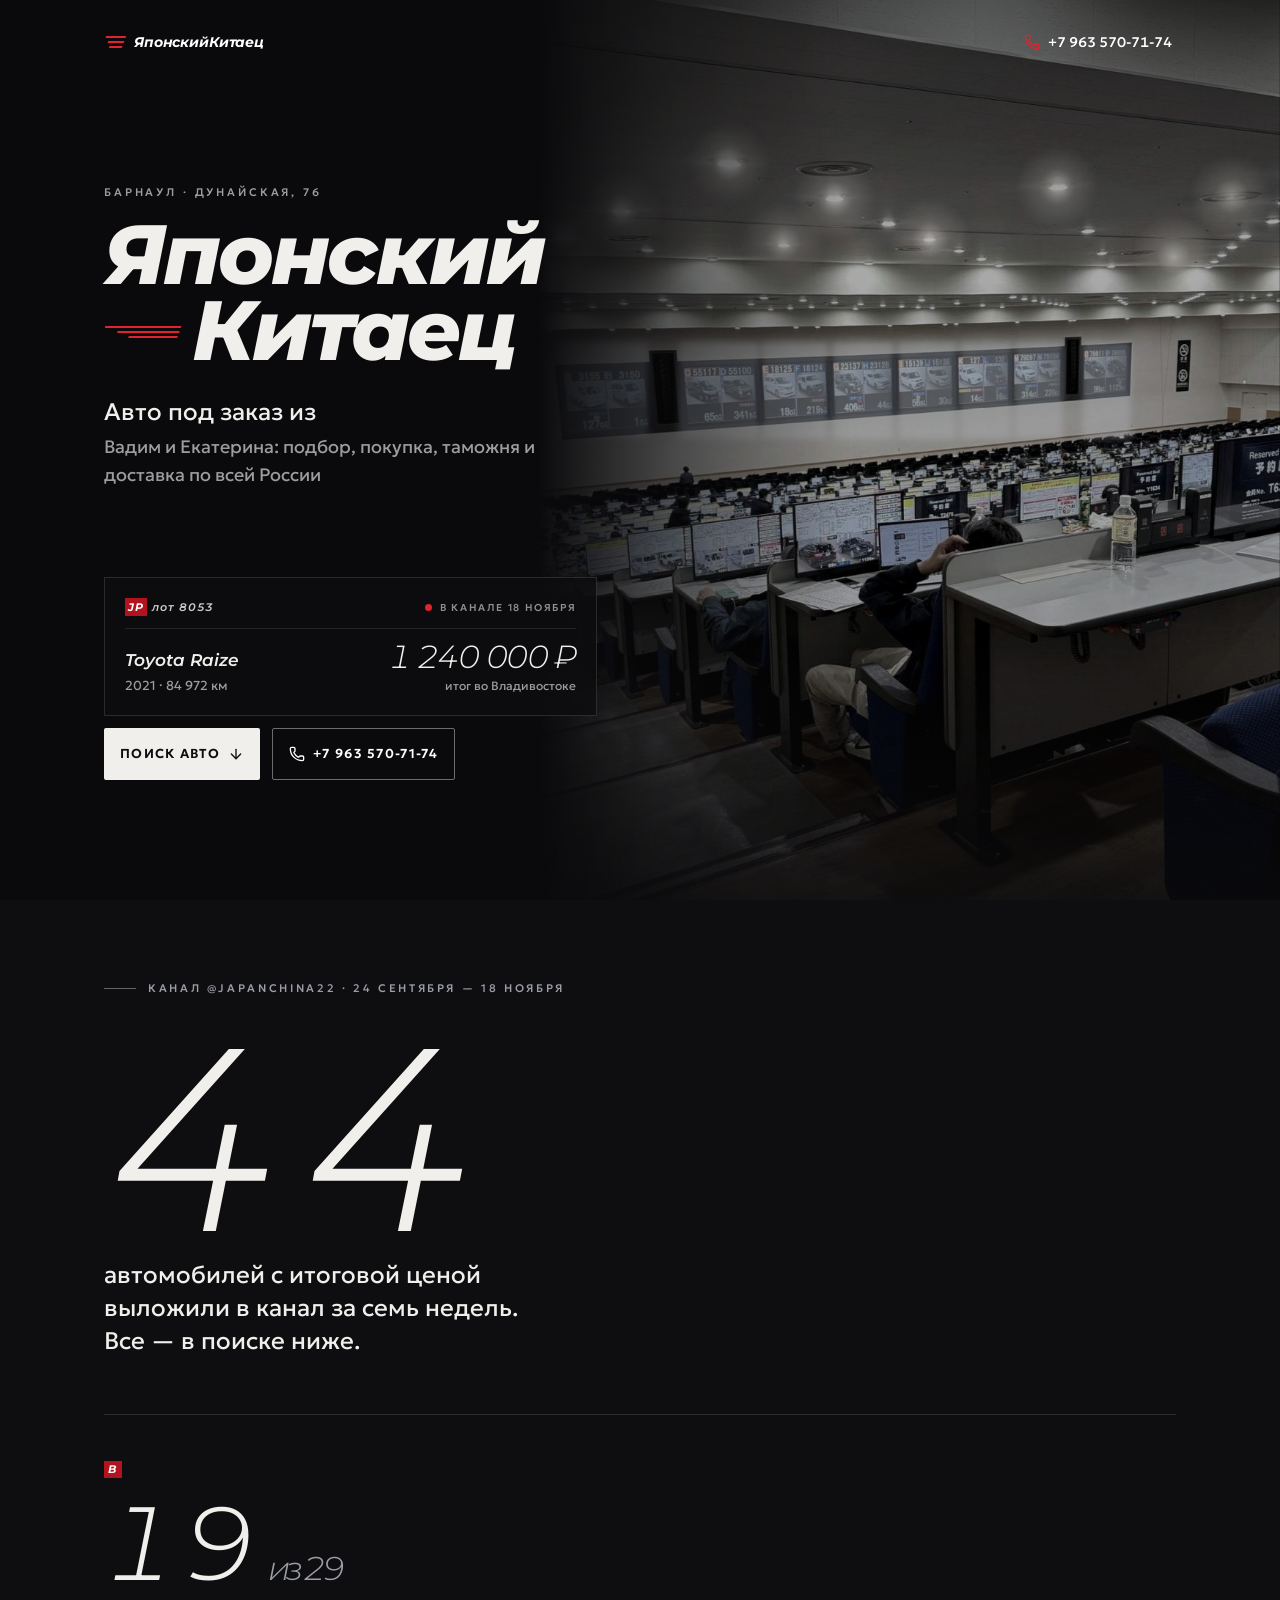
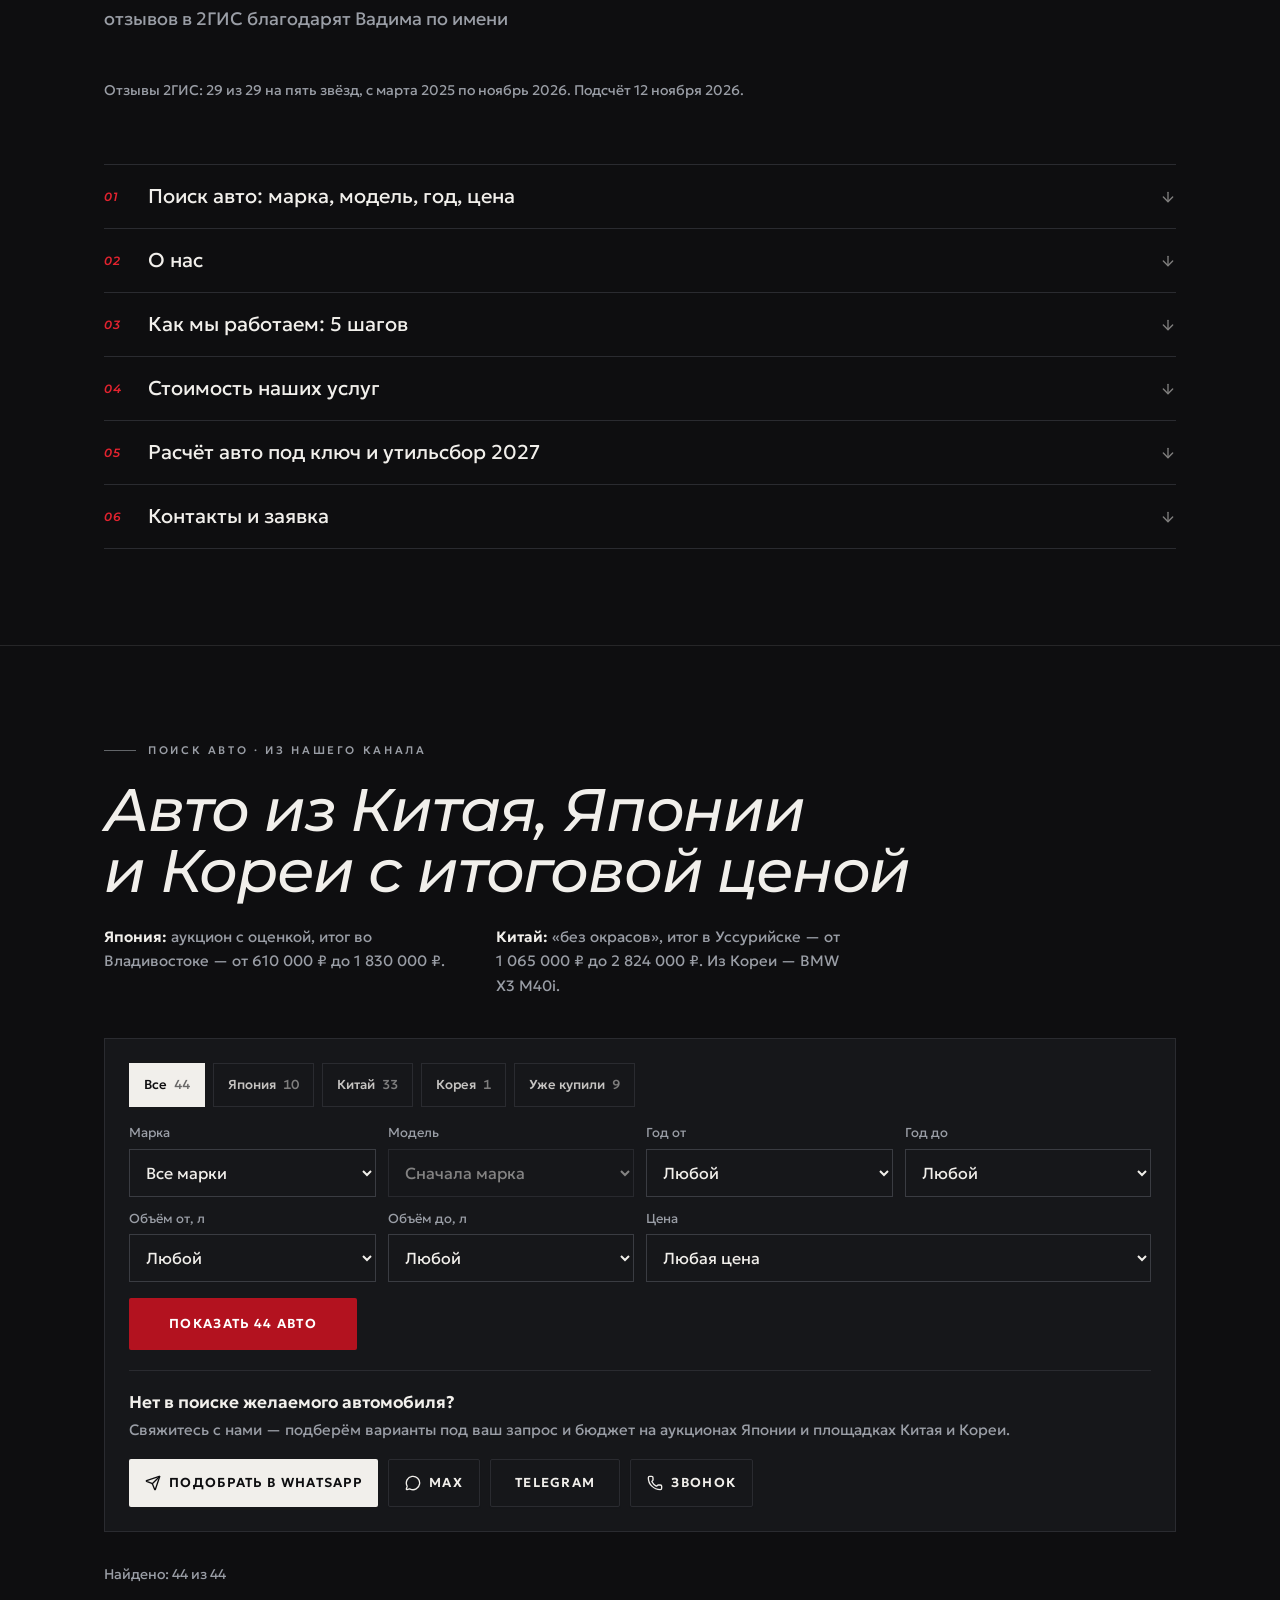
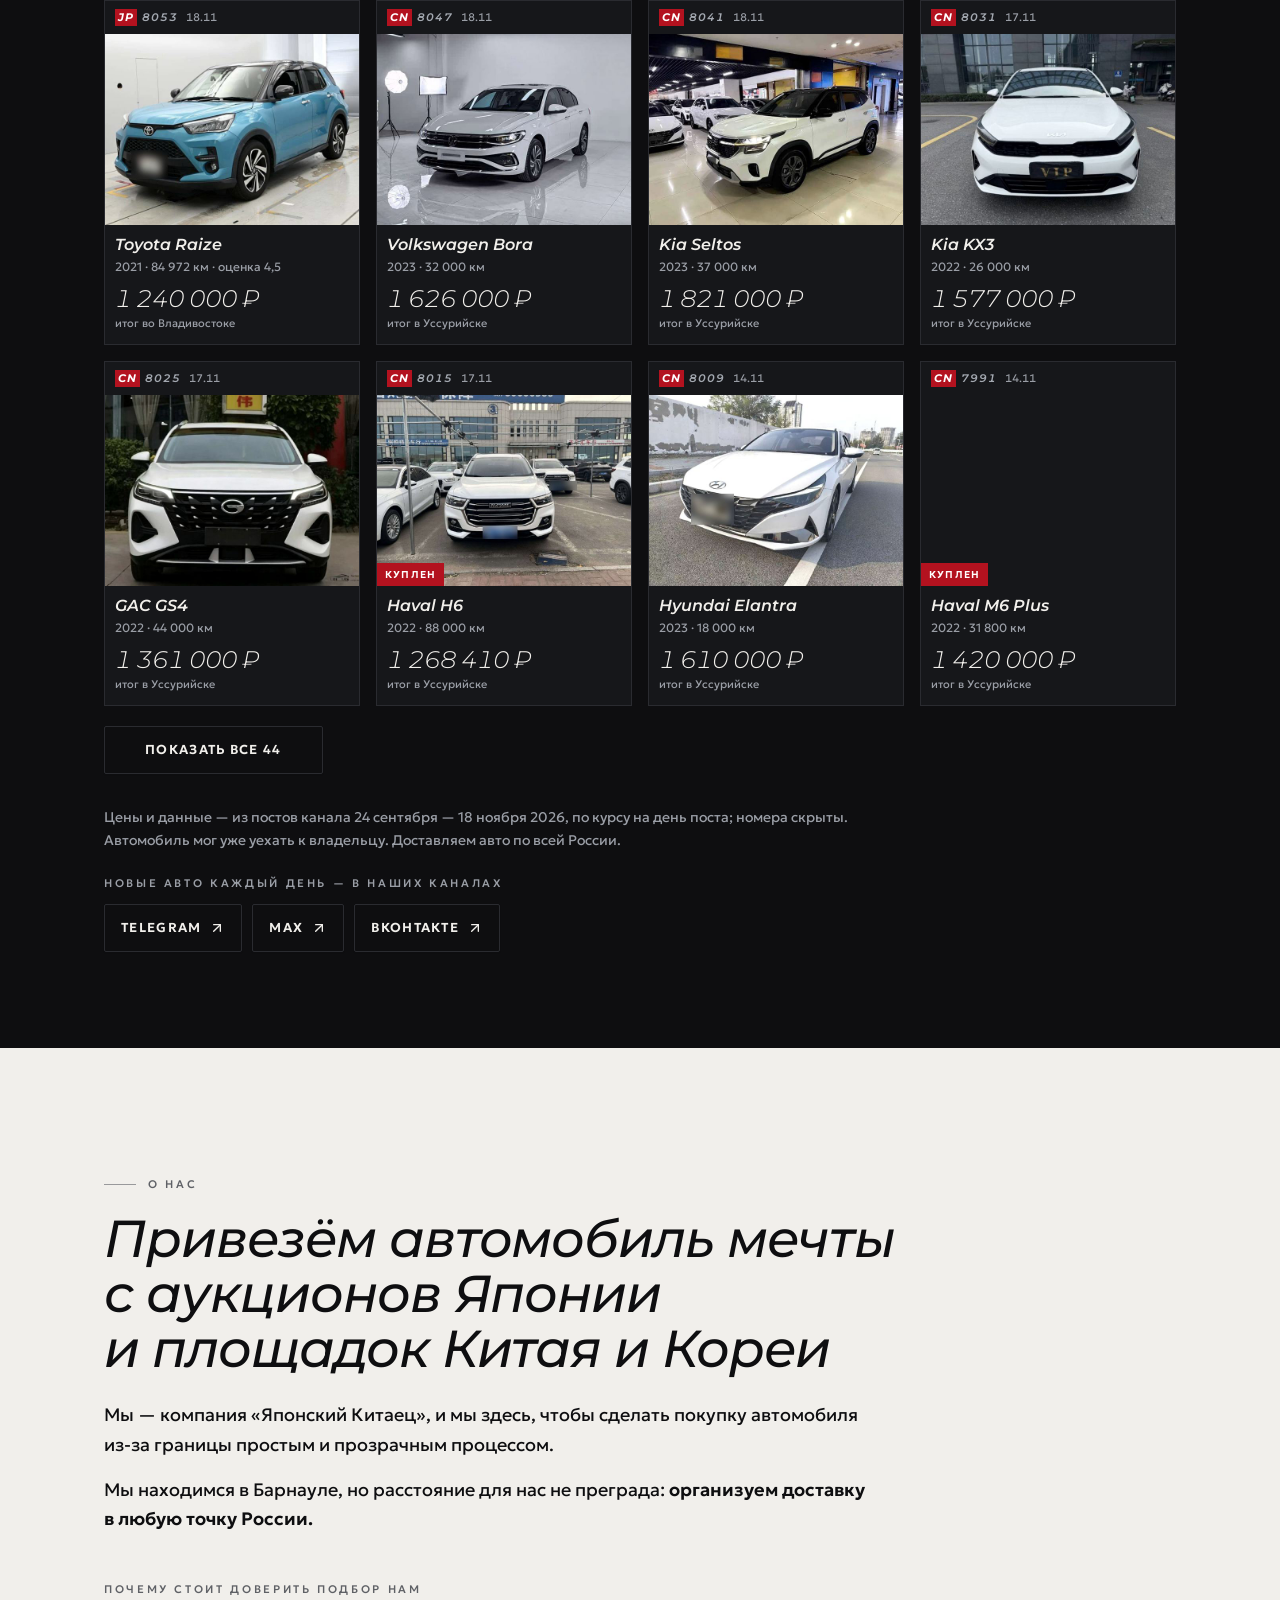
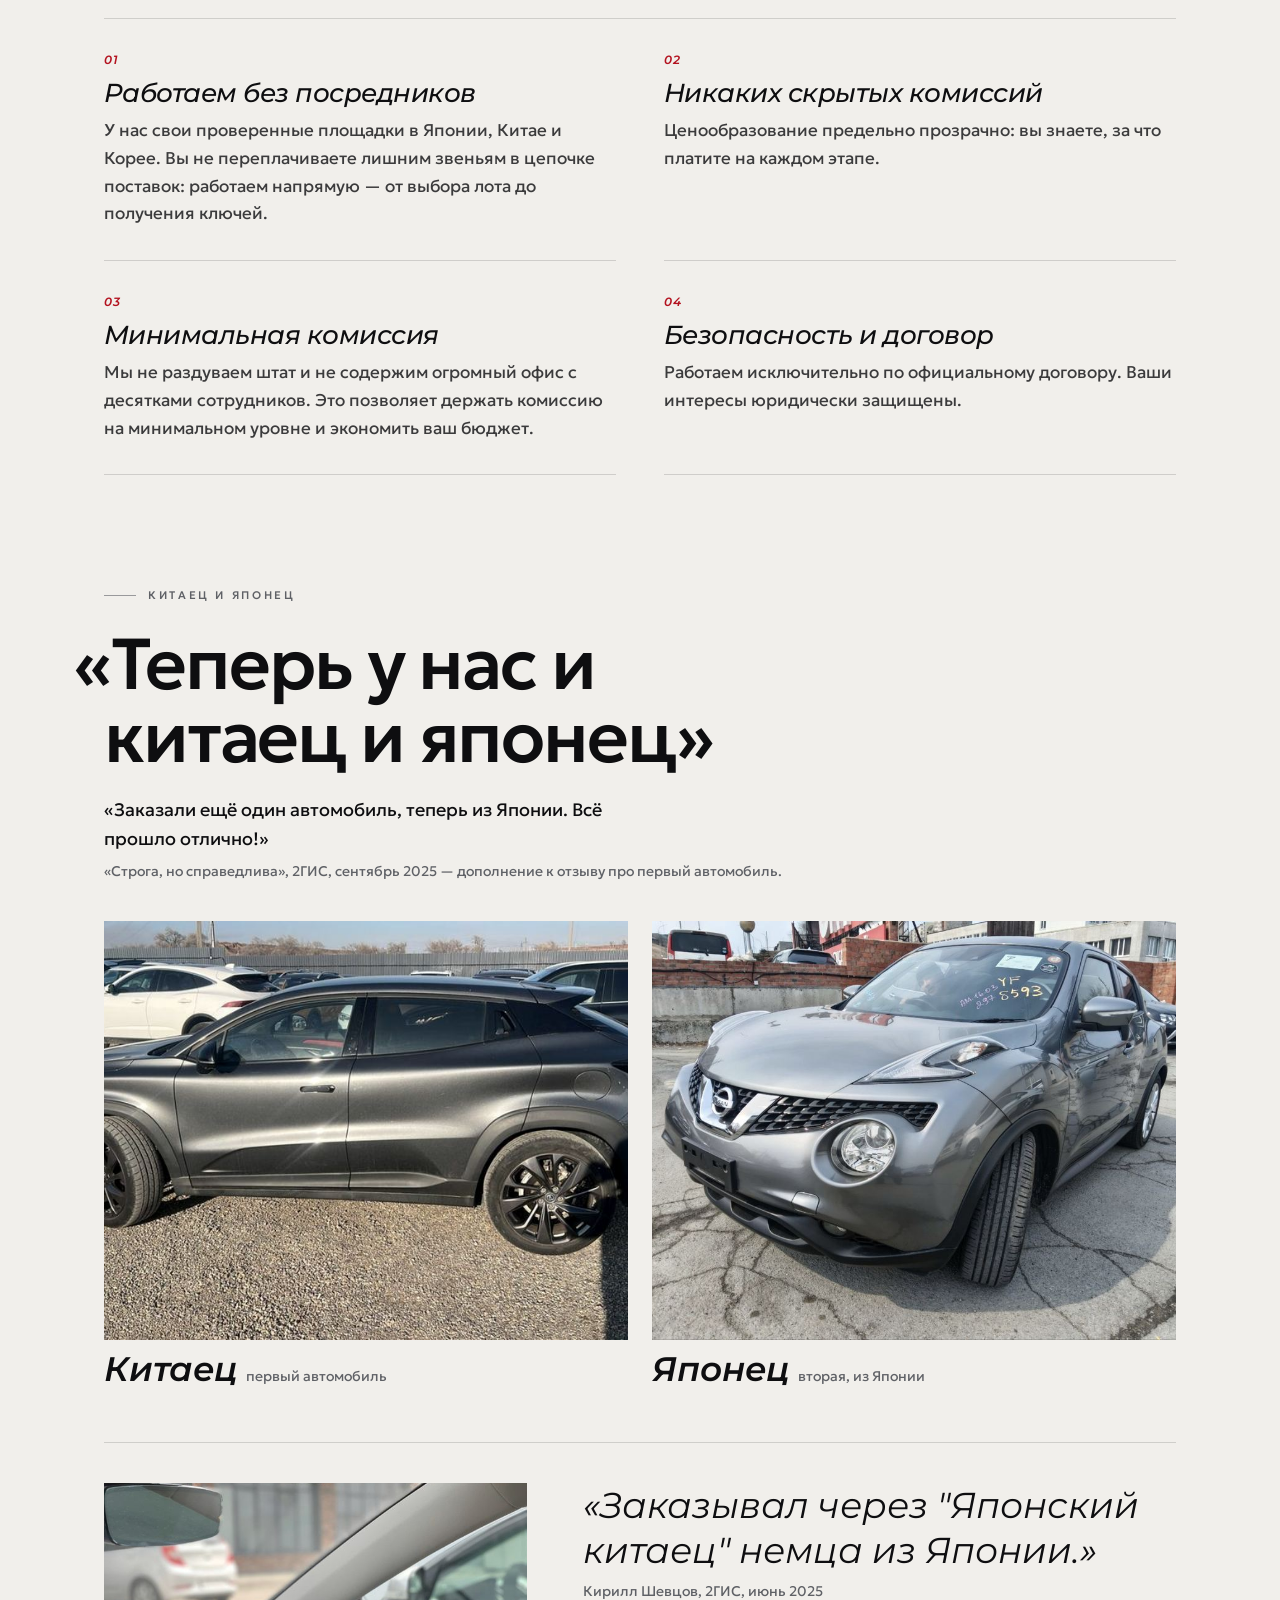
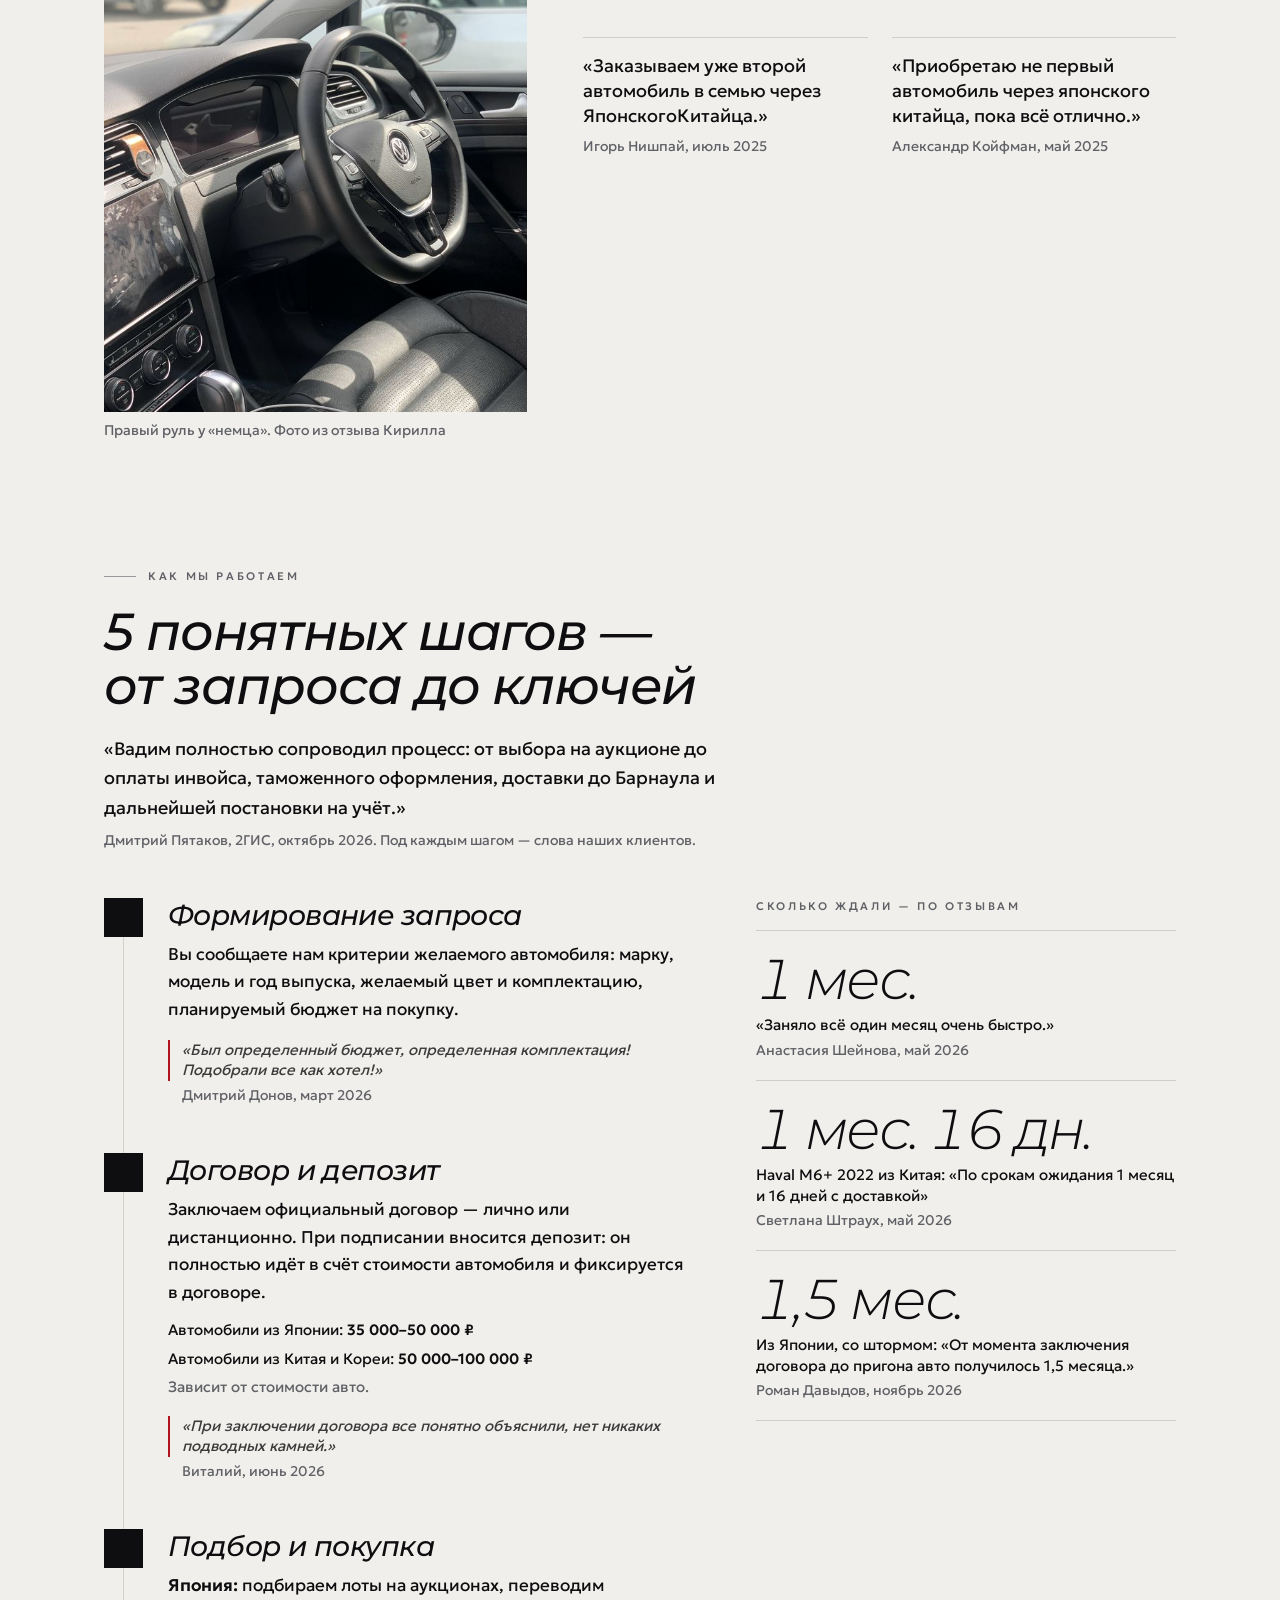
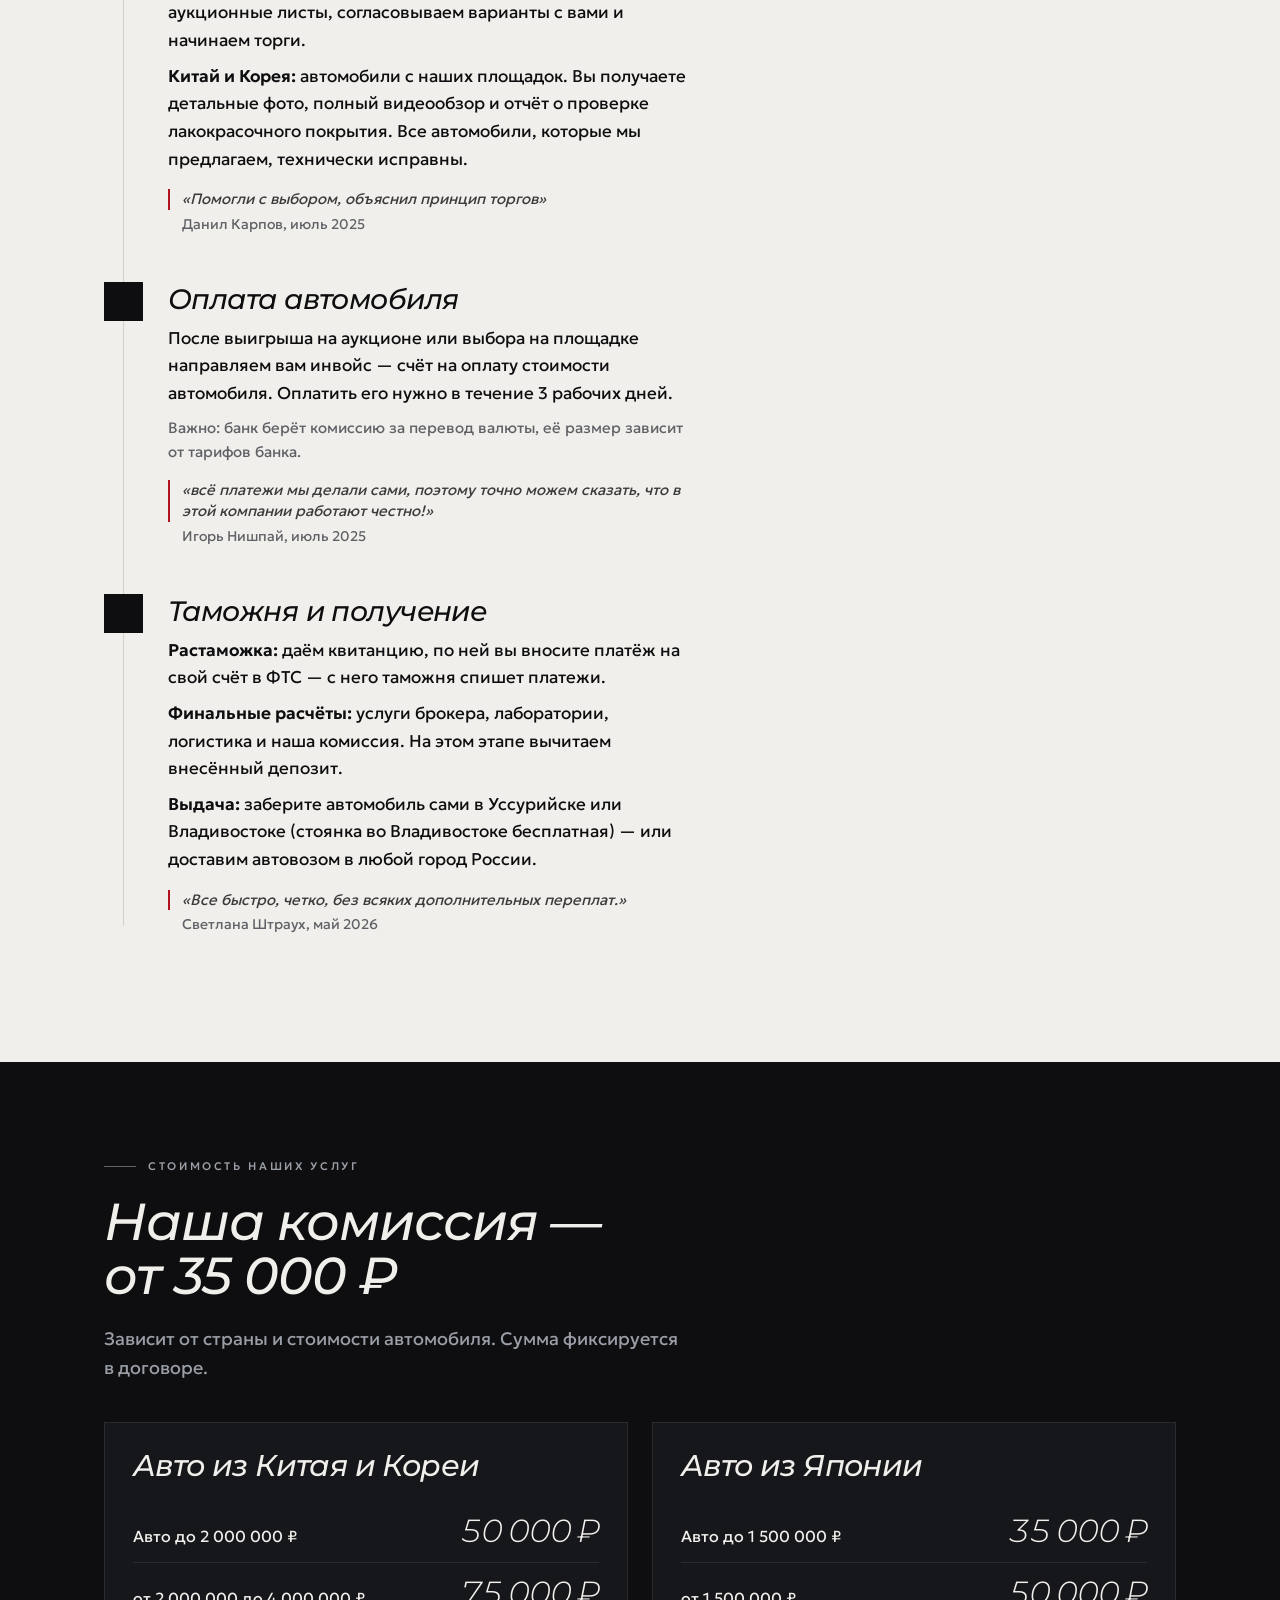
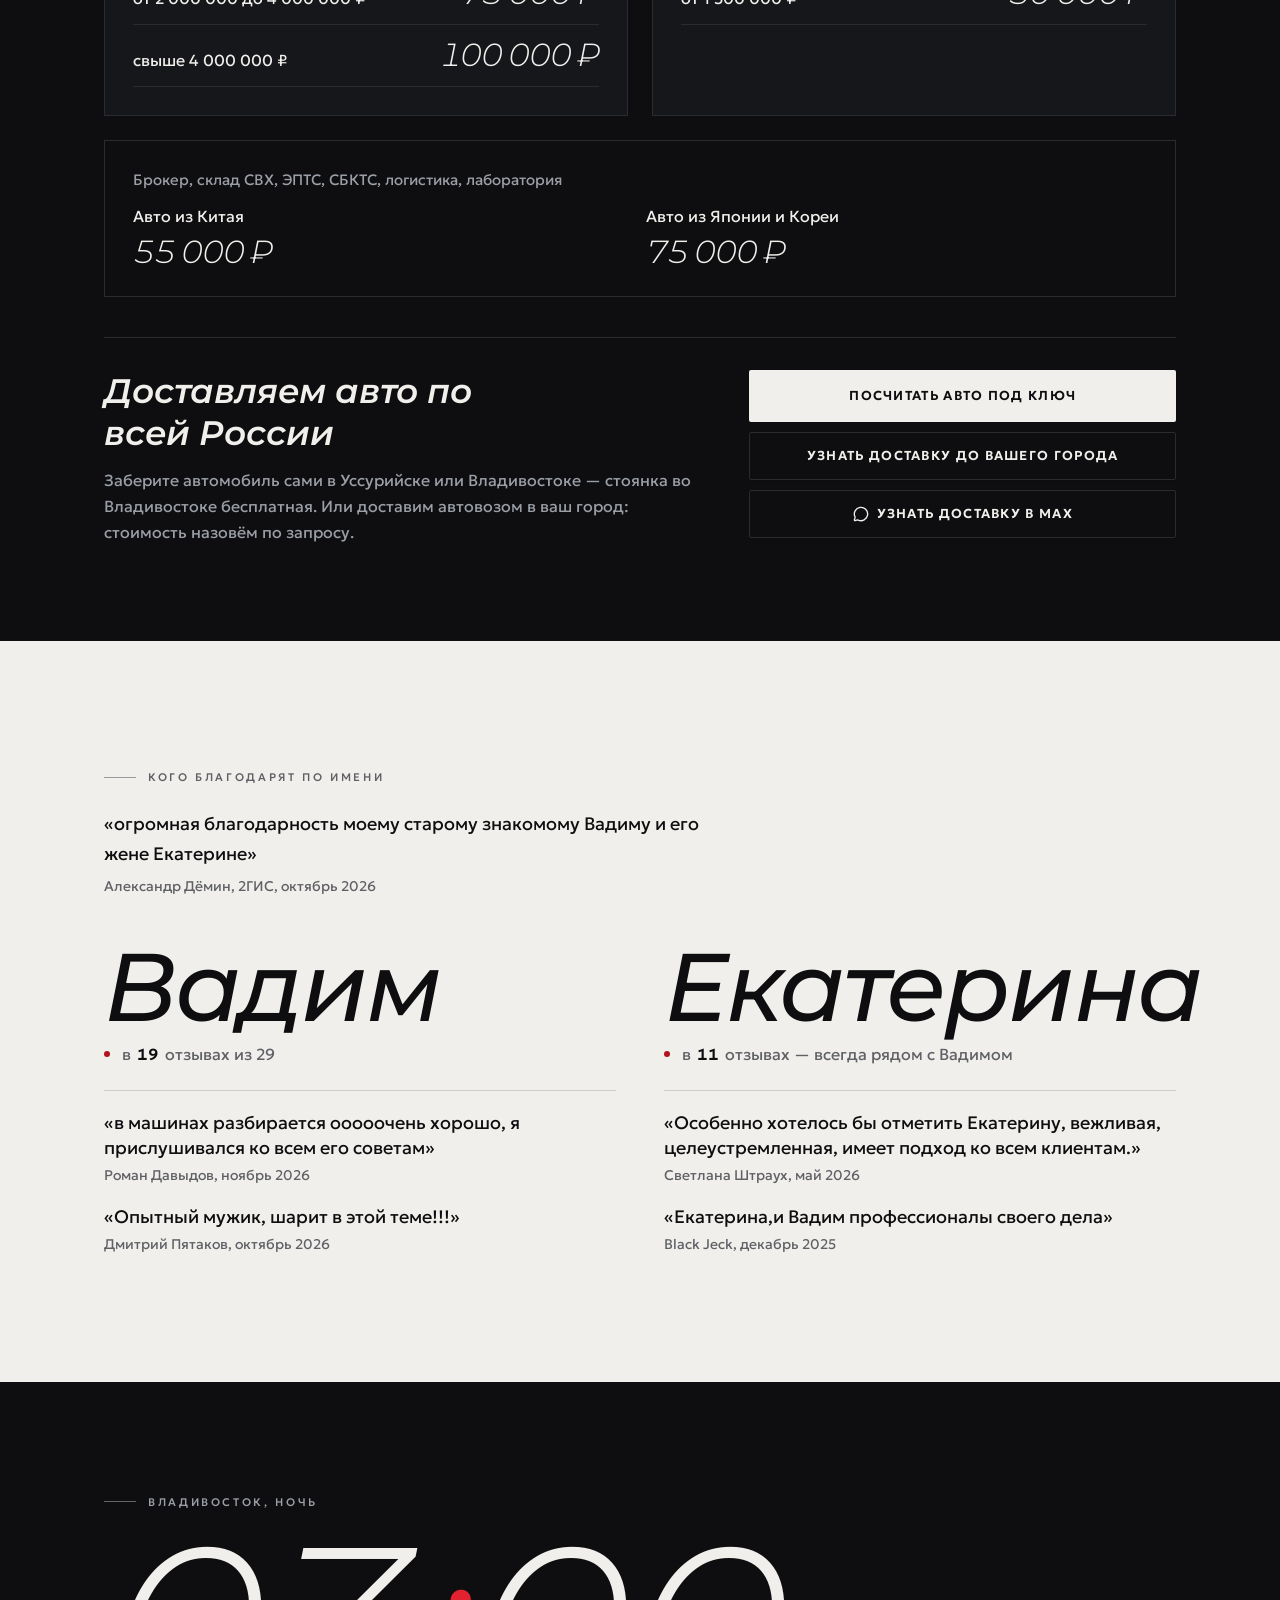
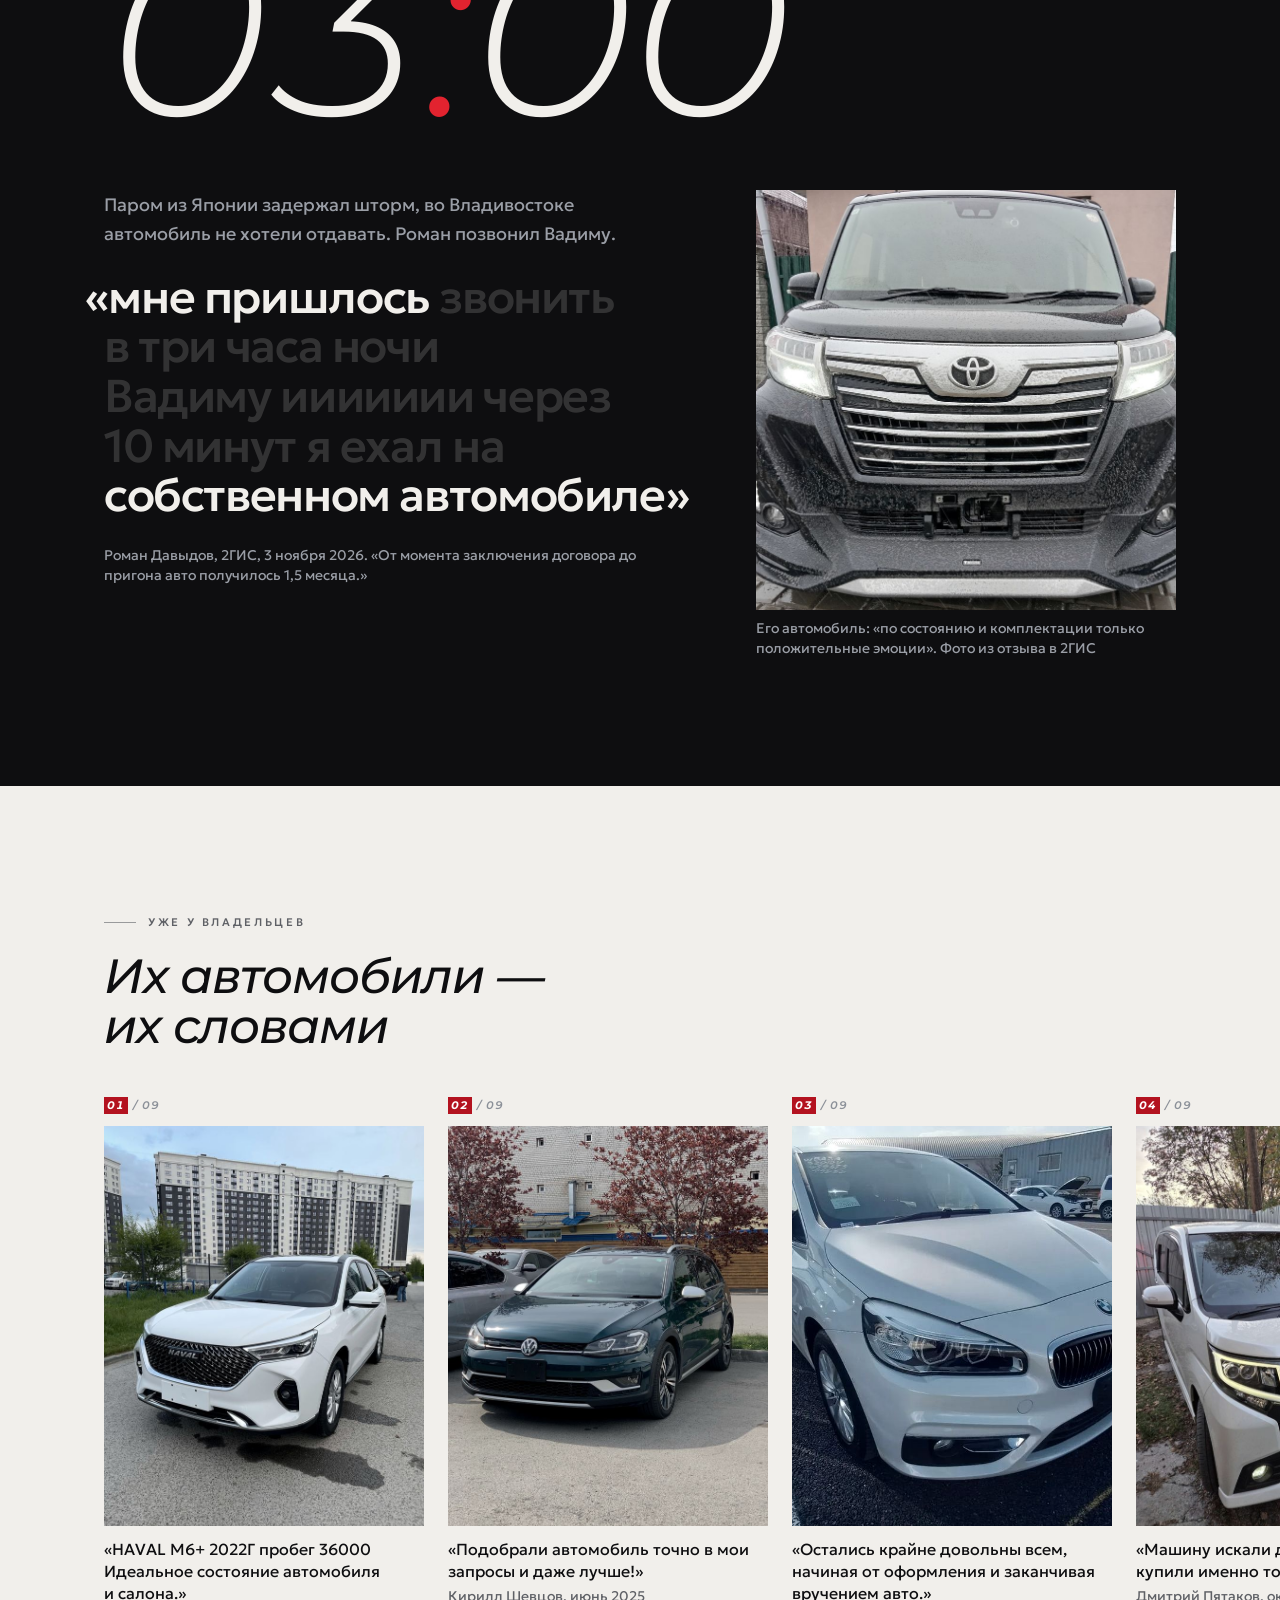
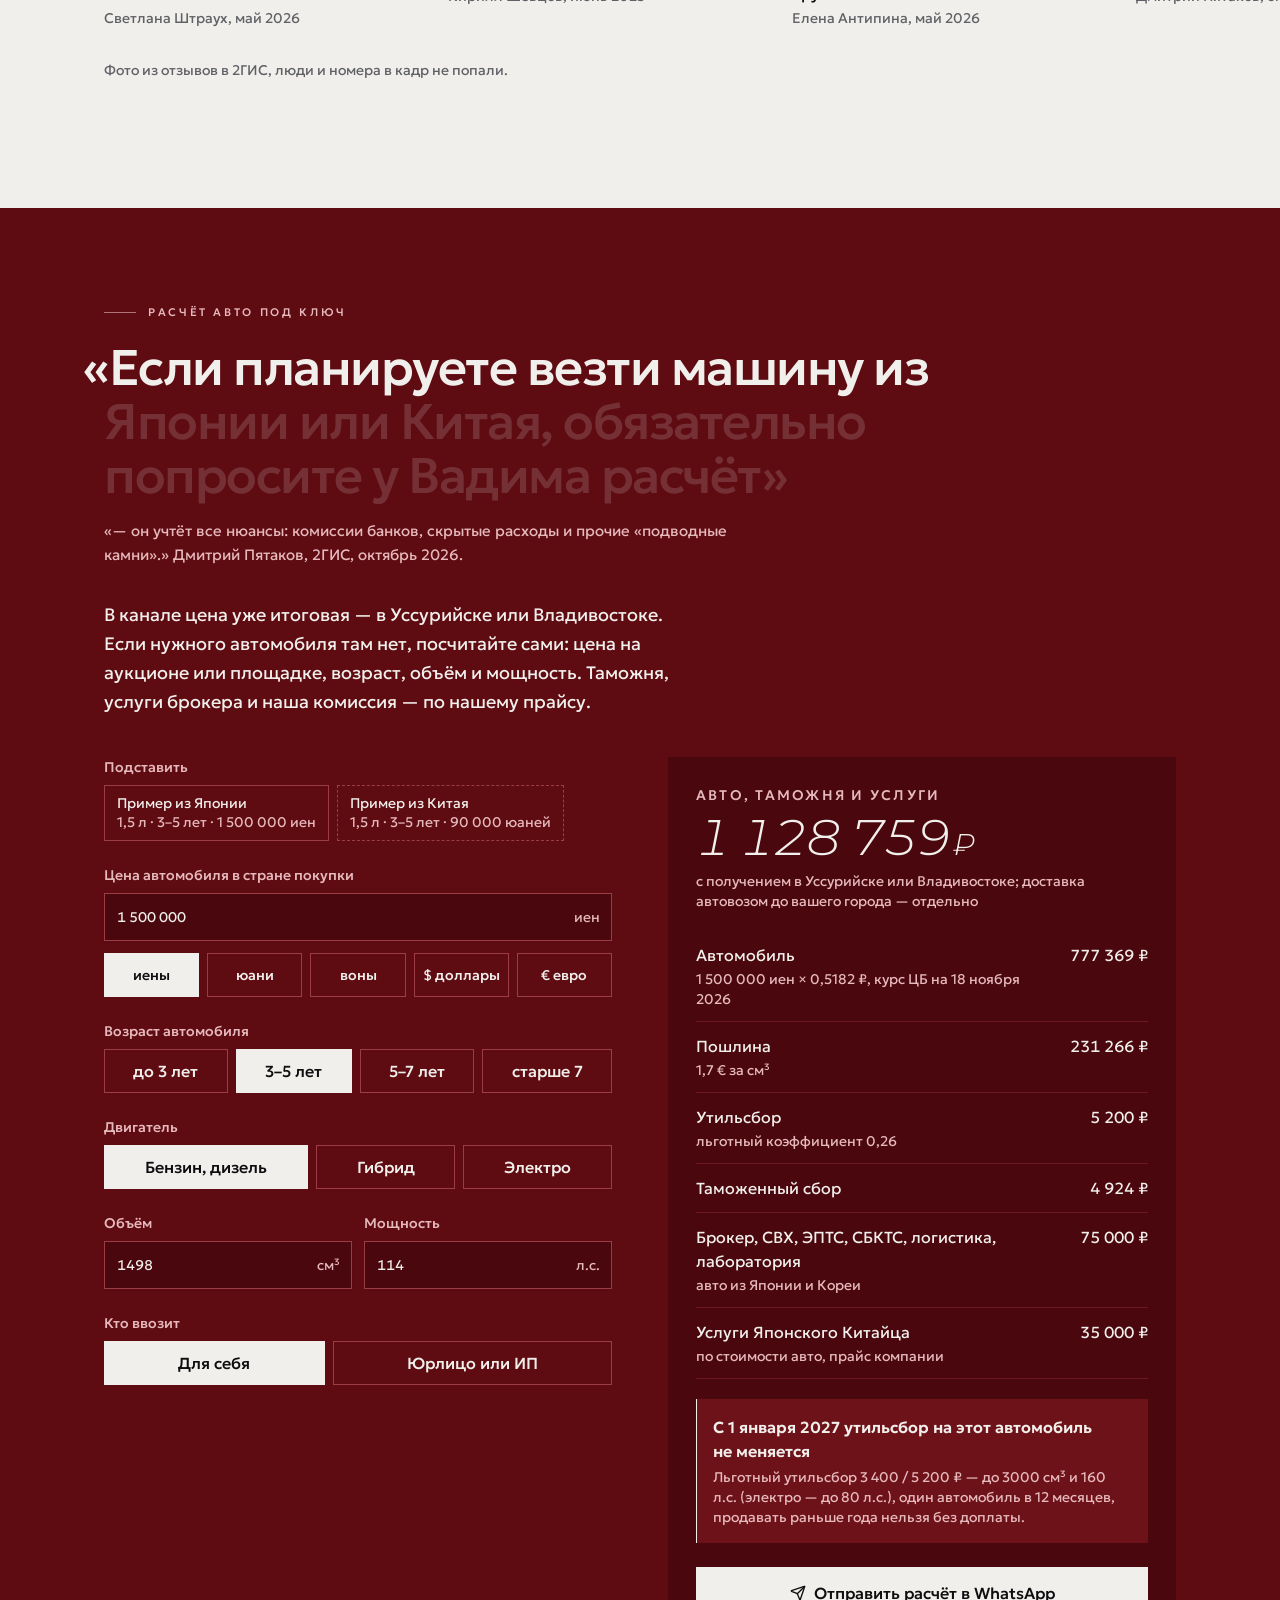
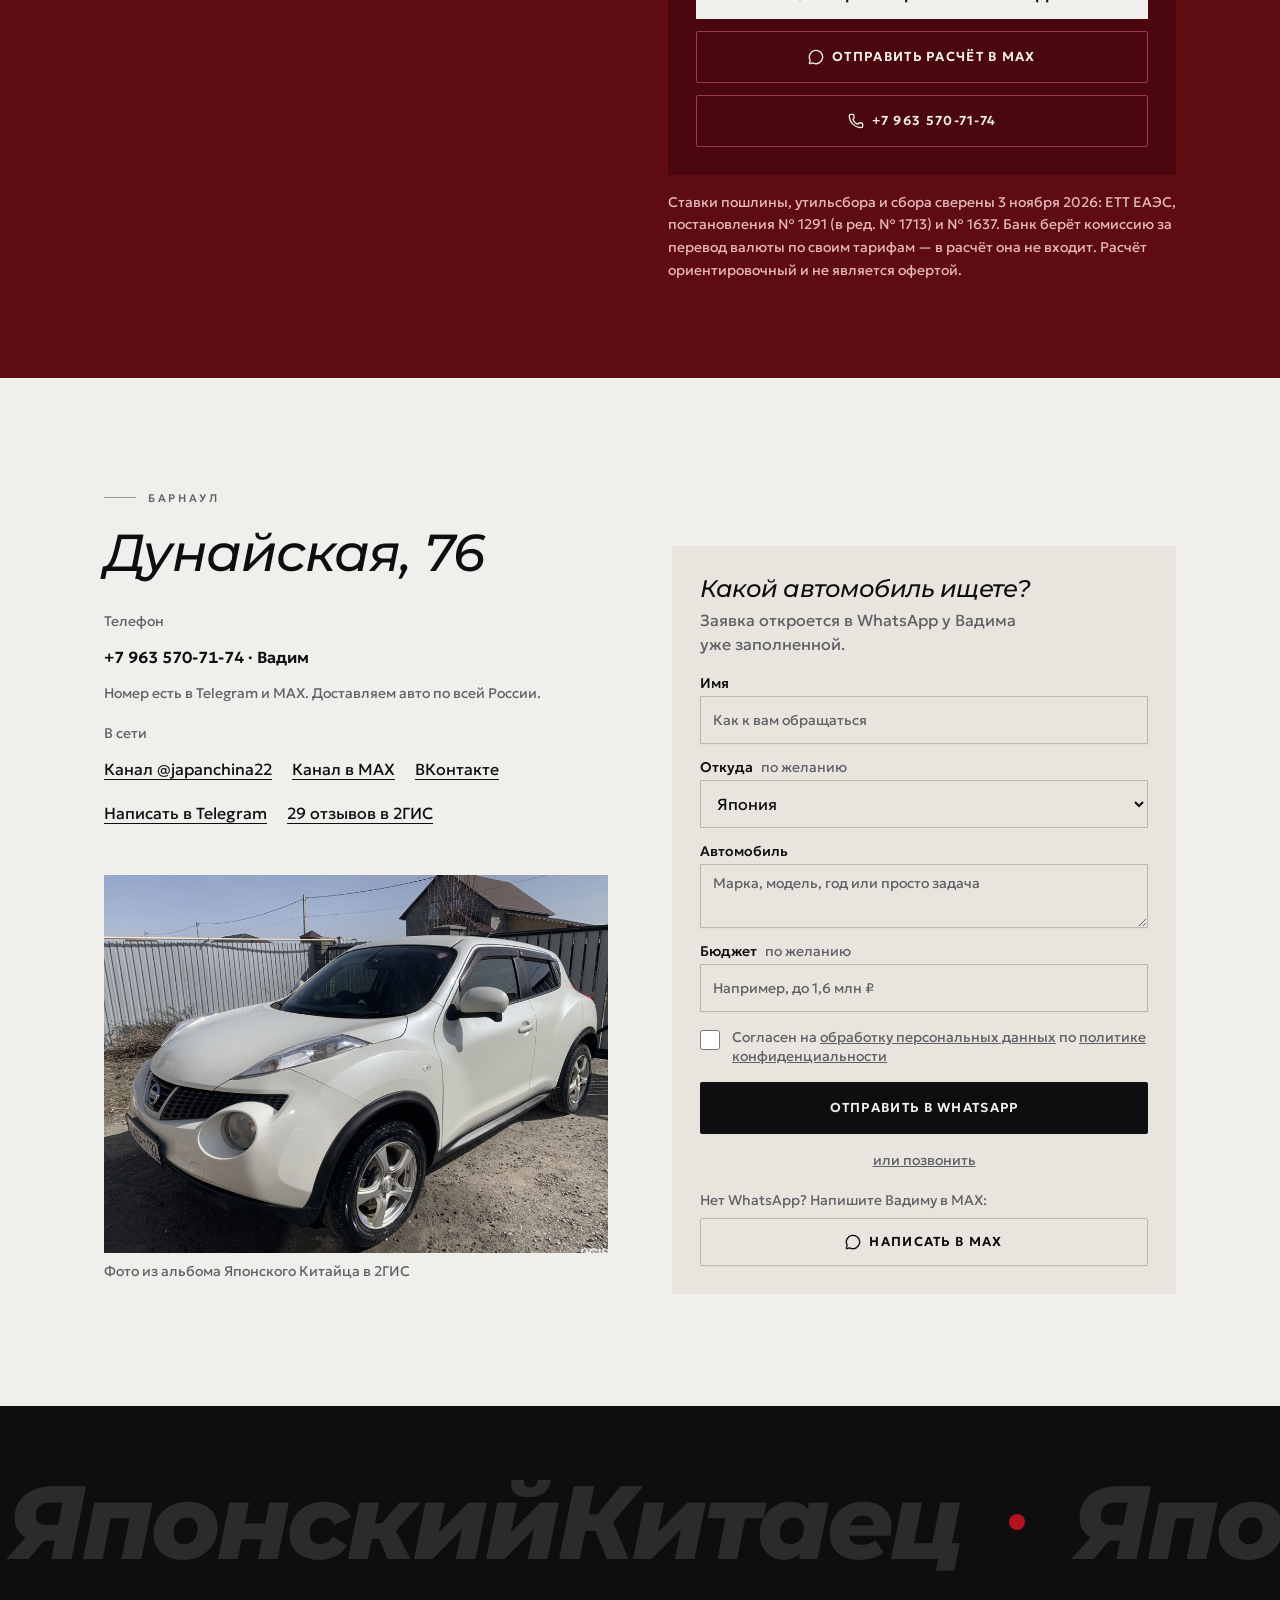
==== commit 9f04f177: "Курс ЦБ на сегодня при открытии (запасной 18.11), убран номер Екатерины Claude-Session: https://clau" ====
--- a/index.html
+++ b/index.html
@@ -20,7 +20,7 @@
 <link rel="preload" as="image" href="img/hero.jpg" fetchpriority="high">
 <link rel="preload" as="font" type="font/woff2" crossorigin href="./assets/montserrat-cyrillic-wght-italic-CVbpa0t4.woff2">
 <link rel="preload" as="font" type="font/woff2" crossorigin href="./assets/geologica-cyrillic-wght-normal-DbeVG3Ps.woff2">
-  <script type="module" crossorigin src="./assets/index-BZQEdnCy.js"></script>
+  <script type="module" crossorigin src="./assets/index-BdmZcEqu.js"></script>
   <link rel="stylesheet" crossorigin href="./assets/index-D5WiGdxb.css">
 <noscript><style>[style*="opacity:0"]{opacity:1!important;filter:none!important;transform:none!important}</style></noscript></head>
 <body>
@@ -36,6 +36,6 @@
 от 35 000 ₽" style="opacity:1"><span class="sr-only">Наша комиссия —
 от 35 000 ₽</span><span class="block" aria-hidden="true" style="opacity:0;filter:blur(10px);transform:translateY(20px)">Наша комиссия —</span><span class="block" aria-hidden="true" style="opacity:0;filter:blur(10px);transform:translateY(20px)">от 35 000 ₽</span></h2><p class="mt-5 max-w-2xl text-lg leading-relaxed text-muted-foreground">Зависит от страны и стоимости автомобиля. Сумма фиксируется в договоре.</p><div class="mt-10 grid gap-4 md:grid-cols-2 md:gap-6"><div class="border border-border bg-card p-5 md:p-7" style="opacity:0;filter:blur(6px);transform:translateY(-6px)"><h3 class="font-display text-[24px] font-semibold italic leading-none md:text-[30px]">Авто из <!-- -->Китая и Кореи</h3><dl class="mt-5"><div class="flex items-baseline justify-between gap-4 border-b border-border py-3.5"><dt class="text-[16px]">Авто до 2 000 000 ₽</dt><dd class="num shrink-0 text-[26px] leading-none md:text-[32px]">50 000 ₽</dd></div><div class="flex items-baseline justify-between gap-4 border-b border-border py-3.5"><dt class="text-[16px]">от 2 000 000 до 4 000 000 ₽</dt><dd class="num shrink-0 text-[26px] leading-none md:text-[32px]">75 000 ₽</dd></div><div class="flex items-baseline justify-between gap-4 border-b border-border py-3.5"><dt class="text-[16px]">свыше 4 000 000 ₽</dt><dd class="num shrink-0 text-[26px] leading-none md:text-[32px]">100 000 ₽</dd></div></dl></div><div class="border border-border bg-card p-5 md:p-7" style="opacity:0;filter:blur(6px);transform:translateY(-6px)"><h3 class="font-display text-[24px] font-semibold italic leading-none md:text-[30px]">Авто из <!-- -->Японии</h3><dl class="mt-5"><div class="flex items-baseline justify-between gap-4 border-b border-border py-3.5"><dt class="text-[16px]">Авто до 1 500 000 ₽</dt><dd class="num shrink-0 text-[26px] leading-none md:text-[32px]">35 000 ₽</dd></div><div class="flex items-baseline justify-between gap-4 border-b border-border py-3.5"><dt class="text-[16px]">от 1 500 000 ₽</dt><dd class="num shrink-0 text-[26px] leading-none md:text-[32px]">50 000 ₽</dd></div></dl></div></div><div class="mt-4 border border-border p-5 md:mt-6 md:p-7" style="opacity:0;filter:blur(6px);transform:translateY(-6px)"><p class="text-[15px] text-muted-foreground">Брокер, склад СВХ, ЭПТС, СБКТС, логистика, лаборатория</p><div class="mt-3 grid gap-3 sm:grid-cols-2"><p class="flex items-baseline justify-between gap-4 border-b border-border pb-3 sm:block sm:border-0 sm:pb-0"><span class="text-[16px]">Авто из Китая</span><span class="num shrink-0 text-[26px] leading-none sm:mt-2 sm:block md:text-[32px]">55 000 ₽</span></p><p class="flex items-baseline justify-between gap-4 border-b border-border pb-3 sm:block sm:border-0 sm:pb-0"><span class="text-[16px]">Авто из Японии и Кореи</span><span class="num shrink-0 text-[26px] leading-none sm:mt-2 sm:block md:text-[32px]">75 000 ₽</span></p></div></div><div class="mt-10 grid gap-6 border-t border-border pt-8 md:grid-cols-[minmax(0,7fr)_minmax(0,5fr)] md:gap-12"><div><p class="font-display text-[26px] font-semibold italic leading-tight md:text-[34px]">Доставляем авто по всей России</p><p class="mt-3 text-[16px] leading-relaxed text-muted-foreground">Заберите автомобиль сами в Уссурийске или Владивостоке — стоянка во Владивостоке бесплатная. Или доставим автовозом в ваш город: стоимость назовём по запросу.</p></div><div class="grid content-start gap-2.5"><a href="#calc" data-slot="button" data-variant="default" data-size="lg" class="inline-flex shrink-0 items-center justify-center gap-2 font-medium whitespace-nowrap transition-all outline-none focus-visible:border-ring focus-visible:ring-[3px] focus-visible:ring-ring/50 disabled:pointer-events-none disabled:opacity-50 aria-invalid:border-destructive aria-invalid:ring-destructive/20 dark:aria-invalid:ring-destructive/40 [&amp;_svg]:pointer-events-none [&amp;_svg]:shrink-0 [&amp;_svg:not([class*=&#x27;size-&#x27;])]:size-4 bg-primary text-primary-foreground hover:bg-primary/90 rounded-md px-6 has-[&gt;svg]:px-4 h-13 text-base active:scale-[0.97]">Посчитать авто под ключ</a><a href="https://wa.me/79635707174?text=%D0%97%D0%B4%D1%80%D0%B0%D0%B2%D1%81%D1%82%D0%B2%D1%83%D0%B9%D1%82%D0%B5!%20%D0%9F%D0%B8%D1%88%D1%83%20%D1%81%20%D1%81%D0%B0%D0%B9%D1%82%D0%B0%20%D0%AF%D0%BF%D0%BE%D0%BD%D1%81%D0%BA%D0%BE%D0%B3%D0%BE%20%D0%9A%D0%B8%D1%82%D0%B0%D0%B9%D1%86%D0%B0.%20%D0%A1%D0%BA%D0%BE%D0%BB%D1%8C%D0%BA%D0%BE%20%D0%B1%D1%83%D0%B4%D0%B5%D1%82%20%D1%81%D1%82%D0%BE%D0%B8%D1%82%D1%8C%20%D0%B4%D0%BE%D1%81%D1%82%D0%B0%D0%B2%D0%BA%D0%B0%20%D0%B0%D0%B2%D1%82%D0%BE%D0%B2%D0%BE%D0%B7%D0%BE%D0%BC%20%D0%B4%D0%BE%20%D0%BC%D0%BE%D0%B5%D0%B3%D0%BE%20%D0%B3%D0%BE%D1%80%D0%BE%D0%B4%D0%B0%3F" target="_blank" rel="noopener" data-slot="button" data-variant="outline" data-size="lg" class="inline-flex shrink-0 items-center justify-center gap-2 text-sm font-medium whitespace-nowrap transition-all outline-none focus-visible:border-ring focus-visible:ring-[3px] focus-visible:ring-ring/50 disabled:pointer-events-none disabled:opacity-50 aria-invalid:border-destructive aria-invalid:ring-destructive/20 dark:aria-invalid:ring-destructive/40 [&amp;_svg]:pointer-events-none [&amp;_svg]:shrink-0 [&amp;_svg:not([class*=&#x27;size-&#x27;])]:size-4 border shadow-xs hover:text-accent-foreground dark:border-input dark:bg-input/30 dark:hover:bg-input/50 rounded-md px-6 has-[&gt;svg]:px-4 h-12 border-border bg-transparent text-foreground hover:bg-white/5 active:scale-[0.97]">Узнать доставку до вашего города</a><a href="https://max.ru/u/f9LHodD0cOKlFnq1Lm5C0RJWU4kNJ1_e2Y_D4_sEE4pSa6UY5ubHSHsWmGk" target="_blank" rel="noopener" data-slot="button" data-variant="outline" data-size="lg" class="inline-flex shrink-0 items-center justify-center gap-2 text-sm font-medium whitespace-nowrap transition-all outline-none focus-visible:border-ring focus-visible:ring-[3px] focus-visible:ring-ring/50 disabled:pointer-events-none disabled:opacity-50 aria-invalid:border-destructive aria-invalid:ring-destructive/20 dark:aria-invalid:ring-destructive/40 [&amp;_svg]:pointer-events-none [&amp;_svg]:shrink-0 [&amp;_svg:not([class*=&#x27;size-&#x27;])]:size-4 border shadow-xs hover:text-accent-foreground dark:border-input dark:bg-input/30 dark:hover:bg-input/50 rounded-md px-6 has-[&gt;svg]:px-4 h-12 active:scale-[0.97] border-border bg-transparent text-foreground hover:bg-white/5"><svg xmlns="http://www.w3.org/2000/svg" width="24" height="24" viewBox="0 0 24 24" fill="none" stroke="currentColor" stroke-width="2" stroke-linecap="round" stroke-linejoin="round" class="lucide lucide-message-circle" aria-hidden="true"><path d="M2.992 16.342a2 2 0 0 1 .094 1.167l-1.065 3.29a1 1 0 0 0 1.236 1.168l3.413-.998a2 2 0 0 1 1.099.092 10 10 0 1 0-4.777-4.719"></path></svg> <!-- -->Узнать доставку в MAX</a></div></div></div></section><section id="people" class="mx-auto max-w-6xl scroll-mt-4 px-5 pt-20 md:px-10 md:pt-32"><p class="flex items-center gap-3 text-[11px] font-medium uppercase tracking-[0.24em] text-muted-foreground "><span aria-hidden="true" class="h-px w-8 shrink-0 bg-current opacity-60"></span>Кого благодарят по имени</p><p class="mt-6 max-w-2xl text-lg leading-relaxed">«огромная благодарность моему старому знакомому Вадиму и его жене Екатерине»</p><p class="mt-2 text-sm text-muted-foreground">Александр Дёмин, 2ГИС, октябрь 2026</p><div class="mt-12 grid gap-14 md:grid-cols-2 md:gap-12"><div style="opacity:0;filter:blur(6px);transform:translateY(-6px)"><h3 class="font-display text-[56px] font-[700] leading-[0.9] tracking-[-0.03em] md:text-[96px]">Вадим</h3><p class="mt-3 flex items-center gap-1.5 text-base text-muted-foreground"><span aria-hidden="true" class="mr-1.5 size-1.5 rounded-full bg-[var(--red)]"></span>в <span class="inline-block tracking-wider tabular-nums dark:text-white font-semibold text-foreground">0</span> <!-- -->отзывах из 29</p><div class="mt-6 grid gap-5 border-t border-foreground/15 pt-5"><div><blockquote class="text-lg leading-snug">«<!-- -->в машинах разбирается ооооочень хорошо, я прислушивался ко всем его советам<!-- -->»</blockquote><p class="mt-1 text-sm text-muted-foreground">Роман Давыдов, ноябрь 2026</p></div><div><blockquote class="text-lg leading-snug">«<!-- -->Опытный мужик, шарит в этой теме!!!<!-- -->»</blockquote><p class="mt-1 text-sm text-muted-foreground">Дмитрий Пятаков, октябрь 2026</p></div></div></div><div style="opacity:0;filter:blur(6px);transform:translateY(-6px)"><h3 class="font-display text-[56px] font-[700] leading-[0.9] tracking-[-0.03em] md:text-[96px]">Екатерина</h3><p class="mt-3 flex items-center gap-1.5 text-base text-muted-foreground"><span aria-hidden="true" class="mr-1.5 size-1.5 rounded-full bg-[var(--red)]"></span>в <span class="inline-block tracking-wider tabular-nums dark:text-white font-semibold text-foreground">0</span> <!-- -->отзывах — всегда рядом с Вадимом</p><div class="mt-6 grid gap-5 border-t border-foreground/15 pt-5"><div><blockquote class="text-lg leading-snug">«<!-- -->Особенно хотелось бы отметить Екатерину, вежливая, целеустремленная, имеет подход ко всем клиентам.<!-- -->»</blockquote><p class="mt-1 text-sm text-muted-foreground">Светлана Штраух, май 2026</p></div><div><blockquote class="text-lg leading-snug">«<!-- -->Екатерина,и Вадим профессионалы своего дела<!-- -->»</blockquote><p class="mt-1 text-sm text-muted-foreground">Black Jeck, декабрь 2025</p></div></div></div></div></section><div id="night" class="mt-20 scroll-mt-4 md:mt-32"><section class="screen-dark relative scroll-mt-4" aria-labelledby="night-h"><div class="mx-auto max-w-6xl px-5 pb-20 pt-20 md:px-10 md:pb-32 md:pt-28"><p class="flex items-center gap-3 text-[11px] font-medium uppercase tracking-[0.24em] text-muted-foreground"><span aria-hidden="true" class="h-px w-8 bg-current opacity-60"></span>Владивосток, ночь</p><div class="md:sticky md:top-10"><p class="num mt-6 flex items-baseline text-[31vw] leading-[0.8] md:text-[240px]" aria-label="Три часа ночи — три часа десять минут"><span aria-hidden="true">03</span><span aria-hidden="true" class="mx-[0.02em] text-[var(--red-bright)]">:</span><span aria-hidden="true" class="inline-block w-[1.12em] tabular-nums">00</span></p></div><div class="mt-10 grid gap-10 md:mt-16 md:grid-cols-[minmax(0,7fr)_minmax(0,5fr)] md:gap-16"><div><p class="max-w-xl text-lg leading-relaxed text-muted-foreground">Паром из Японии задержал шторм, во Владивостоке автомобиль не хотели отдавать. Роман позвонил Вадиму.</p><h2 id="night-h" class="hang quote-h mt-6 text-[29px] leading-[1.08] md:text-[46px]"><span class="sr-only">«мне пришлось звонить в три часа ночи Вадиму иииииии через 10 минут я ехал на собственном автомобиле»</span><span aria-hidden="true"><span style="opacity:0.16">«мне<!-- --> </span><span style="opacity:0.16">пришлось<!-- --> </span><span style="opacity:0.16">звонить<!-- --> </span><span style="opacity:0.16">в<!-- --> </span><span style="opacity:0.16">три<!-- --> </span><span style="opacity:0.16">часа<!-- --> </span><span style="opacity:0.16">ночи<!-- --> </span><span style="opacity:0.16">Вадиму<!-- --> </span><span style="opacity:0.16">иииииии<!-- --> </span><span style="opacity:0.16">через<!-- --> </span><span style="opacity:0.16">10<!-- --> </span><span style="opacity:0.16">минут<!-- --> </span><span style="opacity:0.16">я<!-- --> </span><span style="opacity:0.16">ехал<!-- --> </span><span style="opacity:0.16">на<!-- --> </span><span style="opacity:0.16">собственном<!-- --> </span><span style="opacity:0.16">автомобиле»<!-- --> </span></span></h2><p class="mt-6 text-sm text-muted-foreground">Роман Давыдов, 2ГИС, 3 ноября 2026. «От момента заключения договора до пригона авто получилось 1,5 месяца.»</p></div><figure class="self-end"><img src="img/car/r000_0.jpg" alt="Автомобиль Романа из Японии, фото из его отзыва" loading="lazy" decoding="async" width="900" height="851" class="aspect-square w-full object-cover"/><figcaption class="mt-2 text-sm text-muted-foreground">Его автомобиль: «по состоянию и комплектации только положительные эмоции». Фото из отзыва в 2ГИС</figcaption></figure></div></div></section></div><section id="cars" class="scroll-mt-4 pt-20 md:pt-32"><div class="mx-auto max-w-6xl px-5 md:px-10"><p class="flex items-center gap-3 text-[11px] font-medium uppercase tracking-[0.24em] text-muted-foreground "><span aria-hidden="true" class="h-px w-8 shrink-0 bg-current opacity-60"></span>Уже у владельцев</p><h2 class="whitespace-pre-wrap mt-5 max-w-3xl font-display text-[30px] leading-[1.05] md:text-[48px]" aria-label="Их автомобили —
 их словами" style="opacity:1"><span class="sr-only">Их автомобили —
-их словами</span><span class="block" aria-hidden="true" style="opacity:0;filter:blur(10px);transform:translateY(20px)">Их автомобили —</span><span class="block" aria-hidden="true" style="opacity:0;filter:blur(10px);transform:translateY(20px)">их словами</span></h2></div><div class="rail mt-10 flex snap-x snap-mandatory gap-3 overflow-x-auto px-5 pb-2 md:gap-6 md:px-[max(2.5rem,calc((100vw-72rem)/2+2.5rem))]"><figure class="w-[74vw] max-w-[21rem] shrink-0 snap-center md:w-[20rem]"><p class="tag mb-3 text-[var(--metal)]"><b>01</b>/ <!-- -->09</p><img src="img/car/r010_0.jpg" alt="Автомобиль клиента, фото из отзыва в 2ГИС: Светлана Штраух, май 2026" loading="lazy" decoding="async" width="675" height="900" class="aspect-[4/5] w-full object-cover"/><figcaption class="mt-3"><p class="text-[16px] leading-snug">«<!-- -->HAVAL M6+ 2022Г пробег 36000 Идеальное состояние автомобиля и салона.<!-- -->»</p><p class="mt-1 text-sm text-muted-foreground">Светлана Штраух, май 2026</p></figcaption></figure><figure class="w-[74vw] max-w-[21rem] shrink-0 snap-center md:w-[20rem]"><p class="tag mb-3 text-[var(--metal)]"><b>02</b>/ <!-- -->09</p><img src="img/car/r024_0.jpg" alt="Автомобиль клиента, фото из отзыва в 2ГИС: Кирилл Шевцов, июнь 2025" loading="lazy" decoding="async" width="675" height="900" class="aspect-[4/5] w-full object-cover"/><figcaption class="mt-3"><p class="text-[16px] leading-snug">«<!-- -->Подобрали автомобиль точно в мои запросы и даже лучше!<!-- -->»</p><p class="mt-1 text-sm text-muted-foreground">Кирилл Шевцов, июнь 2025</p></figcaption></figure><figure class="w-[74vw] max-w-[21rem] shrink-0 snap-center md:w-[20rem]"><p class="tag mb-3 text-[var(--metal)]"><b>03</b>/ <!-- -->09</p><img src="img/car/r012_0.jpg" alt="Автомобиль клиента, фото из отзыва в 2ГИС: Елена Антипина, май 2026" loading="lazy" decoding="async" width="900" height="675" class="aspect-[4/5] w-full object-cover"/><figcaption class="mt-3"><p class="text-[16px] leading-snug">«<!-- -->Остались крайне довольны всем, начиная от оформления и заканчивая вручением авто.<!-- -->»</p><p class="mt-1 text-sm text-muted-foreground">Елена Антипина, май 2026</p></figcaption></figure><figure class="w-[74vw] max-w-[21rem] shrink-0 snap-center md:w-[20rem]"><p class="tag mb-3 text-[var(--metal)]"><b>04</b>/ <!-- -->09</p><img src="img/car/r005_0.jpg" alt="Автомобиль клиента, фото из отзыва в 2ГИС: Дмитрий Пятаков, октябрь 2026" loading="lazy" decoding="async" width="675" height="900" class="aspect-[4/5] w-full object-cover"/><figcaption class="mt-3"><p class="text-[16px] leading-snug">«<!-- -->Машину искали долго, но в итоге купили именно то, что хотели.<!-- -->»</p><p class="mt-1 text-sm text-muted-foreground">Дмитрий Пятаков, октябрь 2026</p></figcaption></figure><figure class="w-[74vw] max-w-[21rem] shrink-0 snap-center md:w-[20rem]"><p class="tag mb-3 text-[var(--metal)]"><b>05</b>/ <!-- -->09</p><img src="img/car/r014_0.jpg" alt="Автомобиль клиента, фото из отзыва в 2ГИС: Дмитрий Донов, март 2026" loading="lazy" decoding="async" width="900" height="675" class="aspect-[4/5] w-full object-cover"/><figcaption class="mt-3"><p class="text-[16px] leading-snug">«<!-- -->Был определенный бюджет, определенная комплектация! Подобрали все как хотел!<!-- -->»</p><p class="mt-1 text-sm text-muted-foreground">Дмитрий Донов, март 2026</p></figcaption></figure><figure class="w-[74vw] max-w-[21rem] shrink-0 snap-center md:w-[20rem]"><p class="tag mb-3 text-[var(--metal)]"><b>06</b>/ <!-- -->09</p><img src="img/car/r015_0.jpg" alt="Автомобиль клиента, фото из отзыва в 2ГИС: Алексей Иванин, февраль 2026" loading="lazy" decoding="async" width="900" height="663" class="aspect-[4/5] w-full object-cover"/><figcaption class="mt-3"><p class="text-[16px] leading-snug">«<!-- -->Начиная от подборки авто до привоза на автовозе полное сопровождение.<!-- -->»</p><p class="mt-1 text-sm text-muted-foreground">Алексей Иванин, февраль 2026</p></figcaption></figure><figure class="w-[74vw] max-w-[21rem] shrink-0 snap-center md:w-[20rem]"><p class="tag mb-3 text-[var(--metal)]"><b>07</b>/ <!-- -->09</p><img src="img/car/r019_2.jpg" alt="Автомобиль клиента, фото из отзыва в 2ГИС: Юлия Жданова, ноябрь 2025" loading="lazy" decoding="async" width="675" height="900" class="aspect-[4/5] w-full object-cover"/><figcaption class="mt-3"><p class="text-[16px] leading-snug">«<!-- -->Сам авто пришёл даже лучше, чем я ожидала.<!-- -->»</p><p class="mt-1 text-sm text-muted-foreground">Юлия Жданова, ноябрь 2025</p></figcaption></figure><figure class="w-[74vw] max-w-[21rem] shrink-0 snap-center md:w-[20rem]"><p class="tag mb-3 text-[var(--metal)]"><b>08</b>/ <!-- -->09</p><img src="img/car/r002_0.jpg" alt="Автомобиль клиента, фото из отзыва в 2ГИС: Евгения, октябрь 2026" loading="lazy" decoding="async" width="900" height="675" class="aspect-[4/5] w-full object-cover"/><figcaption class="mt-3"><p class="text-[16px] leading-snug">«<!-- -->Машину доставили, все прошло спокойно и без лишних хлопот.<!-- -->»</p><p class="mt-1 text-sm text-muted-foreground">Евгения, октябрь 2026</p></figcaption></figure><figure class="w-[74vw] max-w-[21rem] shrink-0 snap-center md:w-[20rem]"><p class="tag mb-3 text-[var(--metal)]"><b>09</b>/ <!-- -->09</p><img src="img/car/r009_0.jpg" alt="Автомобиль клиента, фото из отзыва в 2ГИС: Виталий, июнь 2026" loading="lazy" decoding="async" width="405" height="900" class="aspect-[4/5] w-full object-cover"/><figcaption class="mt-3"><p class="text-[16px] leading-snug">«<!-- -->Автомобиль купили по всем заявленным параметрам по очень хорошей цене.<!-- -->»</p><p class="mt-1 text-sm text-muted-foreground">Виталий, июнь 2026</p></figcaption></figure></div><p class="mx-auto mt-6 max-w-6xl px-5 text-sm text-muted-foreground md:px-10">Фото из отзывов в 2ГИС, люди и номера в кадр не попали.</p></section><section id="calc" class="screen-red mt-20 scroll-mt-4 md:mt-32"><div class="mx-auto max-w-6xl px-5 py-16 md:px-10 md:py-24"><p class="flex items-center gap-3 text-[11px] font-medium uppercase tracking-[0.24em] text-muted-foreground "><span aria-hidden="true" class="h-px w-8 shrink-0 bg-current opacity-60"></span>Расчёт авто под ключ</p><h2 class="hang quote-h mt-5 max-w-4xl text-[29px] leading-[1.08] md:text-[50px]"><span class="sr-only">«Если планируете везти машину из Японии или Китая, обязательно попросите у Вадима расчёт»</span><span aria-hidden="true"><span style="opacity:0.16">«Если<!-- --> </span><span style="opacity:0.16">планируете<!-- --> </span><span style="opacity:0.16">везти<!-- --> </span><span style="opacity:0.16">машину<!-- --> </span><span style="opacity:0.16">из<!-- --> </span><span style="opacity:0.16">Японии<!-- --> </span><span style="opacity:0.16">или<!-- --> </span><span style="opacity:0.16">Китая,<!-- --> </span><span style="opacity:0.16">обязательно<!-- --> </span><span style="opacity:0.16">попросите<!-- --> </span><span style="opacity:0.16">у<!-- --> </span><span style="opacity:0.16">Вадима<!-- --> </span><span style="opacity:0.16">расчёт»<!-- --> </span></span></h2><p class="mt-4 max-w-2xl text-[15px] leading-relaxed text-muted-foreground">«— он учтёт все нюансы: комиссии банков, скрытые расходы и прочие «подводные камни».» Дмитрий Пятаков, 2ГИС, октябрь 2026.</p><p class="mt-8 max-w-xl text-lg leading-relaxed">В канале цена уже итоговая — в Уссурийске или Владивостоке. Если нужного автомобиля там нет, посчитайте сами: цена на аукционе или площадке, возраст, объём и мощность. Таможня, услуги брокера и наша комиссия — по нашему прайсу.</p><div class="mt-10"><div class="grid gap-10 md:grid-cols-[minmax(0,1fr)_minmax(0,1fr)] md:gap-14"><div class="grid content-start gap-6"><div class="grid gap-2"><p class="text-sm font-medium text-muted-foreground">Подставить</p><div class="flex flex-wrap gap-2"><button type="button" class="min-h-11 rounded-md border border-input px-3 py-2 text-left text-sm leading-snug transition-[background-color,transform] duration-200 hover:bg-muted active:scale-[0.97]">Пример из Японии<span class="block text-muted-foreground">1,5 л · 3–5 лет · 1 500 000 иен</span></button><button type="button" class="min-h-11 rounded-md border border-dashed border-input px-3 py-2 text-left text-sm leading-snug transition-[background-color,transform] duration-200 hover:bg-muted active:scale-[0.97]">Пример из Китая<span class="block text-muted-foreground">1,5 л · 3–5 лет · 90 000 юаней</span></button></div></div><div class="grid gap-3"><div class="grid gap-2"><label for="c-price" class="text-sm font-medium text-muted-foreground">Цена автомобиля в стране покупки</label><div class="relative"><input data-slot="input" class="w-full min-w-0 rounded-md border border-input px-3 py-1 shadow-xs transition-[color,box-shadow] outline-none selection:bg-primary selection:text-primary-foreground file:inline-flex file:h-7 file:border-0 file:bg-transparent file:text-sm file:font-medium file:text-foreground placeholder:text-muted-foreground disabled:pointer-events-none disabled:cursor-not-allowed disabled:opacity-50 md:text-sm dark:bg-input/30 focus-visible:border-ring focus-visible:ring-[3px] focus-visible:ring-ring/50 aria-invalid:border-destructive aria-invalid:ring-destructive/20 dark:aria-invalid:ring-destructive/40 h-12 bg-card pr-14 text-lg tabular-nums" id="c-price" inputMode="decimal" autoComplete="off" aria-invalid="false" value="1 500 000"/><span class="pointer-events-none absolute inset-y-0 right-3 grid place-items-center text-sm text-muted-foreground">иен</span></div></div><div dir="ltr" role="radiogroup" data-slot="toggle-group" data-variant="outline" data-spacing="2" style="outline:none;--gap:2" class="group/toggle-group flex items-center gap-[--spacing(var(--gap))] rounded-md data-[spacing=default]:data-[variant=outline]:shadow-xs w-full flex-wrap" aria-label="Валюта" tabindex="-1"><button type="button" data-state="on" role="radio" aria-checked="true" data-slot="toggle-group-item" data-variant="outline" data-spacing="2" class="inline-flex items-center justify-center gap-2 font-medium whitespace-nowrap transition-[color,background-color,border-color,box-shadow,transform] duration-200 outline-none active:scale-[0.97] focus-visible:border-ring focus-visible:ring-[3px] focus-visible:ring-ring/50 disabled:pointer-events-none disabled:opacity-50 aria-invalid:border-destructive aria-invalid:ring-destructive/20 data-[state=on]:bg-primary data-[state=on]:text-primary-foreground [&amp;_svg]:pointer-events-none [&amp;_svg]:shrink-0 [&amp;_svg:not([class*=&#x27;size-&#x27;])]:size-4 border border-input bg-transparent hover:bg-accent hover:text-accent-foreground data-[state=on]:border-primary h-11 w-auto min-w-0 focus:z-10 focus-visible:z-10 data-[spacing=0]:rounded-none data-[spacing=0]:shadow-none data-[spacing=0]:first:rounded-l-md data-[spacing=0]:last:rounded-r-md data-[spacing=0]:data-[variant=outline]:border-l-0 data-[spacing=0]:data-[variant=outline]:first:border-l flex-1 rounded-md px-2 text-sm" tabindex="-1" data-radix-collection-item="">иены</button><button type="button" data-state="off" role="radio" aria-checked="false" data-slot="toggle-group-item" data-variant="outline" data-spacing="2" class="inline-flex items-center justify-center gap-2 font-medium whitespace-nowrap transition-[color,background-color,border-color,box-shadow,transform] duration-200 outline-none active:scale-[0.97] focus-visible:border-ring focus-visible:ring-[3px] focus-visible:ring-ring/50 disabled:pointer-events-none disabled:opacity-50 aria-invalid:border-destructive aria-invalid:ring-destructive/20 data-[state=on]:bg-primary data-[state=on]:text-primary-foreground [&amp;_svg]:pointer-events-none [&amp;_svg]:shrink-0 [&amp;_svg:not([class*=&#x27;size-&#x27;])]:size-4 border border-input bg-transparent hover:bg-accent hover:text-accent-foreground data-[state=on]:border-primary h-11 w-auto min-w-0 focus:z-10 focus-visible:z-10 data-[spacing=0]:rounded-none data-[spacing=0]:shadow-none data-[spacing=0]:first:rounded-l-md data-[spacing=0]:last:rounded-r-md data-[spacing=0]:data-[variant=outline]:border-l-0 data-[spacing=0]:data-[variant=outline]:first:border-l flex-1 rounded-md px-2 text-sm" tabindex="-1" data-radix-collection-item="">юани</button><button type="button" data-state="off" role="radio" aria-checked="false" data-slot="toggle-group-item" data-variant="outline" data-spacing="2" class="inline-flex items-center justify-center gap-2 font-medium whitespace-nowrap transition-[color,background-color,border-color,box-shadow,transform] duration-200 outline-none active:scale-[0.97] focus-visible:border-ring focus-visible:ring-[3px] focus-visible:ring-ring/50 disabled:pointer-events-none disabled:opacity-50 aria-invalid:border-destructive aria-invalid:ring-destructive/20 data-[state=on]:bg-primary data-[state=on]:text-primary-foreground [&amp;_svg]:pointer-events-none [&amp;_svg]:shrink-0 [&amp;_svg:not([class*=&#x27;size-&#x27;])]:size-4 border border-input bg-transparent hover:bg-accent hover:text-accent-foreground data-[state=on]:border-primary h-11 w-auto min-w-0 focus:z-10 focus-visible:z-10 data-[spacing=0]:rounded-none data-[spacing=0]:shadow-none data-[spacing=0]:first:rounded-l-md data-[spacing=0]:last:rounded-r-md data-[spacing=0]:data-[variant=outline]:border-l-0 data-[spacing=0]:data-[variant=outline]:first:border-l flex-1 rounded-md px-2 text-sm" tabindex="-1" data-radix-collection-item="">воны</button><button type="button" data-state="off" role="radio" aria-checked="false" data-slot="toggle-group-item" data-variant="outline" data-spacing="2" class="inline-flex items-center justify-center gap-2 font-medium whitespace-nowrap transition-[color,background-color,border-color,box-shadow,transform] duration-200 outline-none active:scale-[0.97] focus-visible:border-ring focus-visible:ring-[3px] focus-visible:ring-ring/50 disabled:pointer-events-none disabled:opacity-50 aria-invalid:border-destructive aria-invalid:ring-destructive/20 data-[state=on]:bg-primary data-[state=on]:text-primary-foreground [&amp;_svg]:pointer-events-none [&amp;_svg]:shrink-0 [&amp;_svg:not([class*=&#x27;size-&#x27;])]:size-4 border border-input bg-transparent hover:bg-accent hover:text-accent-foreground data-[state=on]:border-primary h-11 w-auto min-w-0 focus:z-10 focus-visible:z-10 data-[spacing=0]:rounded-none data-[spacing=0]:shadow-none data-[spacing=0]:first:rounded-l-md data-[spacing=0]:last:rounded-r-md data-[spacing=0]:data-[variant=outline]:border-l-0 data-[spacing=0]:data-[variant=outline]:first:border-l flex-1 rounded-md px-2 text-sm" tabindex="-1" data-radix-collection-item="">$ доллары</button><button type="button" data-state="off" role="radio" aria-checked="false" data-slot="toggle-group-item" data-variant="outline" data-spacing="2" class="inline-flex items-center justify-center gap-2 font-medium whitespace-nowrap transition-[color,background-color,border-color,box-shadow,transform] duration-200 outline-none active:scale-[0.97] focus-visible:border-ring focus-visible:ring-[3px] focus-visible:ring-ring/50 disabled:pointer-events-none disabled:opacity-50 aria-invalid:border-destructive aria-invalid:ring-destructive/20 data-[state=on]:bg-primary data-[state=on]:text-primary-foreground [&amp;_svg]:pointer-events-none [&amp;_svg]:shrink-0 [&amp;_svg:not([class*=&#x27;size-&#x27;])]:size-4 border border-input bg-transparent hover:bg-accent hover:text-accent-foreground data-[state=on]:border-primary h-11 w-auto min-w-0 focus:z-10 focus-visible:z-10 data-[spacing=0]:rounded-none data-[spacing=0]:shadow-none data-[spacing=0]:first:rounded-l-md data-[spacing=0]:last:rounded-r-md data-[spacing=0]:data-[variant=outline]:border-l-0 data-[spacing=0]:data-[variant=outline]:first:border-l flex-1 rounded-md px-2 text-sm" tabindex="-1" data-radix-collection-item="">€ евро</button></div></div><div class="grid gap-2"><p class="text-sm font-medium text-muted-foreground">Возраст автомобиля</p><div dir="ltr" role="radiogroup" data-slot="toggle-group" data-variant="outline" data-spacing="2" style="outline:none;--gap:2" class="group/toggle-group flex items-center gap-[--spacing(var(--gap))] rounded-md data-[spacing=default]:data-[variant=outline]:shadow-xs w-full flex-wrap" tabindex="-1"><button type="button" data-state="off" role="radio" aria-checked="false" data-slot="toggle-group-item" data-variant="outline" data-spacing="2" class="inline-flex items-center justify-center gap-2 text-base font-medium whitespace-nowrap transition-[color,background-color,border-color,box-shadow,transform] duration-200 outline-none active:scale-[0.97] focus-visible:border-ring focus-visible:ring-[3px] focus-visible:ring-ring/50 disabled:pointer-events-none disabled:opacity-50 aria-invalid:border-destructive aria-invalid:ring-destructive/20 data-[state=on]:bg-primary data-[state=on]:text-primary-foreground [&amp;_svg]:pointer-events-none [&amp;_svg]:shrink-0 [&amp;_svg:not([class*=&#x27;size-&#x27;])]:size-4 border border-input bg-transparent hover:bg-accent hover:text-accent-foreground data-[state=on]:border-primary h-11 w-auto min-w-0 focus:z-10 focus-visible:z-10 data-[spacing=0]:rounded-none data-[spacing=0]:shadow-none data-[spacing=0]:first:rounded-l-md data-[spacing=0]:last:rounded-r-md data-[spacing=0]:data-[variant=outline]:border-l-0 data-[spacing=0]:data-[variant=outline]:first:border-l flex-auto rounded-md px-3" tabindex="-1" data-radix-collection-item="">до 3 лет</button><button type="button" data-state="on" role="radio" aria-checked="true" data-slot="toggle-group-item" data-variant="outline" data-spacing="2" class="inline-flex items-center justify-center gap-2 text-base font-medium whitespace-nowrap transition-[color,background-color,border-color,box-shadow,transform] duration-200 outline-none active:scale-[0.97] focus-visible:border-ring focus-visible:ring-[3px] focus-visible:ring-ring/50 disabled:pointer-events-none disabled:opacity-50 aria-invalid:border-destructive aria-invalid:ring-destructive/20 data-[state=on]:bg-primary data-[state=on]:text-primary-foreground [&amp;_svg]:pointer-events-none [&amp;_svg]:shrink-0 [&amp;_svg:not([class*=&#x27;size-&#x27;])]:size-4 border border-input bg-transparent hover:bg-accent hover:text-accent-foreground data-[state=on]:border-primary h-11 w-auto min-w-0 focus:z-10 focus-visible:z-10 data-[spacing=0]:rounded-none data-[spacing=0]:shadow-none data-[spacing=0]:first:rounded-l-md data-[spacing=0]:last:rounded-r-md data-[spacing=0]:data-[variant=outline]:border-l-0 data-[spacing=0]:data-[variant=outline]:first:border-l flex-auto rounded-md px-3" tabindex="-1" data-radix-collection-item="">3–5 лет</button><button type="button" data-state="off" role="radio" aria-checked="false" data-slot="toggle-group-item" data-variant="outline" data-spacing="2" class="inline-flex items-center justify-center gap-2 text-base font-medium whitespace-nowrap transition-[color,background-color,border-color,box-shadow,transform] duration-200 outline-none active:scale-[0.97] focus-visible:border-ring focus-visible:ring-[3px] focus-visible:ring-ring/50 disabled:pointer-events-none disabled:opacity-50 aria-invalid:border-destructive aria-invalid:ring-destructive/20 data-[state=on]:bg-primary data-[state=on]:text-primary-foreground [&amp;_svg]:pointer-events-none [&amp;_svg]:shrink-0 [&amp;_svg:not([class*=&#x27;size-&#x27;])]:size-4 border border-input bg-transparent hover:bg-accent hover:text-accent-foreground data-[state=on]:border-primary h-11 w-auto min-w-0 focus:z-10 focus-visible:z-10 data-[spacing=0]:rounded-none data-[spacing=0]:shadow-none data-[spacing=0]:first:rounded-l-md data-[spacing=0]:last:rounded-r-md data-[spacing=0]:data-[variant=outline]:border-l-0 data-[spacing=0]:data-[variant=outline]:first:border-l flex-auto rounded-md px-3" tabindex="-1" data-radix-collection-item="">5–7 лет</button><button type="button" data-state="off" role="radio" aria-checked="false" data-slot="toggle-group-item" data-variant="outline" data-spacing="2" class="inline-flex items-center justify-center gap-2 text-base font-medium whitespace-nowrap transition-[color,background-color,border-color,box-shadow,transform] duration-200 outline-none active:scale-[0.97] focus-visible:border-ring focus-visible:ring-[3px] focus-visible:ring-ring/50 disabled:pointer-events-none disabled:opacity-50 aria-invalid:border-destructive aria-invalid:ring-destructive/20 data-[state=on]:bg-primary data-[state=on]:text-primary-foreground [&amp;_svg]:pointer-events-none [&amp;_svg]:shrink-0 [&amp;_svg:not([class*=&#x27;size-&#x27;])]:size-4 border border-input bg-transparent hover:bg-accent hover:text-accent-foreground data-[state=on]:border-primary h-11 w-auto min-w-0 focus:z-10 focus-visible:z-10 data-[spacing=0]:rounded-none data-[spacing=0]:shadow-none data-[spacing=0]:first:rounded-l-md data-[spacing=0]:last:rounded-r-md data-[spacing=0]:data-[variant=outline]:border-l-0 data-[spacing=0]:data-[variant=outline]:first:border-l flex-auto rounded-md px-3" tabindex="-1" data-radix-collection-item="">старше 7</button></div></div><div class="grid gap-2"><p class="text-sm font-medium text-muted-foreground">Двигатель</p><div dir="ltr" role="radiogroup" data-slot="toggle-group" data-variant="outline" data-spacing="2" style="outline:none;--gap:2" class="group/toggle-group flex items-center gap-[--spacing(var(--gap))] rounded-md data-[spacing=default]:data-[variant=outline]:shadow-xs w-full flex-wrap" tabindex="-1"><button type="button" data-state="on" role="radio" aria-checked="true" data-slot="toggle-group-item" data-variant="outline" data-spacing="2" class="inline-flex items-center justify-center gap-2 text-base font-medium whitespace-nowrap transition-[color,background-color,border-color,box-shadow,transform] duration-200 outline-none active:scale-[0.97] focus-visible:border-ring focus-visible:ring-[3px] focus-visible:ring-ring/50 disabled:pointer-events-none disabled:opacity-50 aria-invalid:border-destructive aria-invalid:ring-destructive/20 data-[state=on]:bg-primary data-[state=on]:text-primary-foreground [&amp;_svg]:pointer-events-none [&amp;_svg]:shrink-0 [&amp;_svg:not([class*=&#x27;size-&#x27;])]:size-4 border border-input bg-transparent hover:bg-accent hover:text-accent-foreground data-[state=on]:border-primary h-11 w-auto min-w-0 focus:z-10 focus-visible:z-10 data-[spacing=0]:rounded-none data-[spacing=0]:shadow-none data-[spacing=0]:first:rounded-l-md data-[spacing=0]:last:rounded-r-md data-[spacing=0]:data-[variant=outline]:border-l-0 data-[spacing=0]:data-[variant=outline]:first:border-l flex-auto rounded-md px-3" tabindex="-1" data-radix-collection-item="">Бензин, дизель</button><button type="button" data-state="off" role="radio" aria-checked="false" data-slot="toggle-group-item" data-variant="outline" data-spacing="2" class="inline-flex items-center justify-center gap-2 text-base font-medium whitespace-nowrap transition-[color,background-color,border-color,box-shadow,transform] duration-200 outline-none active:scale-[0.97] focus-visible:border-ring focus-visible:ring-[3px] focus-visible:ring-ring/50 disabled:pointer-events-none disabled:opacity-50 aria-invalid:border-destructive aria-invalid:ring-destructive/20 data-[state=on]:bg-primary data-[state=on]:text-primary-foreground [&amp;_svg]:pointer-events-none [&amp;_svg]:shrink-0 [&amp;_svg:not([class*=&#x27;size-&#x27;])]:size-4 border border-input bg-transparent hover:bg-accent hover:text-accent-foreground data-[state=on]:border-primary h-11 w-auto min-w-0 focus:z-10 focus-visible:z-10 data-[spacing=0]:rounded-none data-[spacing=0]:shadow-none data-[spacing=0]:first:rounded-l-md data-[spacing=0]:last:rounded-r-md data-[spacing=0]:data-[variant=outline]:border-l-0 data-[spacing=0]:data-[variant=outline]:first:border-l flex-auto rounded-md px-3" tabindex="-1" data-radix-collection-item="">Гибрид</button><button type="button" data-state="off" role="radio" aria-checked="false" data-slot="toggle-group-item" data-variant="outline" data-spacing="2" class="inline-flex items-center justify-center gap-2 text-base font-medium whitespace-nowrap transition-[color,background-color,border-color,box-shadow,transform] duration-200 outline-none active:scale-[0.97] focus-visible:border-ring focus-visible:ring-[3px] focus-visible:ring-ring/50 disabled:pointer-events-none disabled:opacity-50 aria-invalid:border-destructive aria-invalid:ring-destructive/20 data-[state=on]:bg-primary data-[state=on]:text-primary-foreground [&amp;_svg]:pointer-events-none [&amp;_svg]:shrink-0 [&amp;_svg:not([class*=&#x27;size-&#x27;])]:size-4 border border-input bg-transparent hover:bg-accent hover:text-accent-foreground data-[state=on]:border-primary h-11 w-auto min-w-0 focus:z-10 focus-visible:z-10 data-[spacing=0]:rounded-none data-[spacing=0]:shadow-none data-[spacing=0]:first:rounded-l-md data-[spacing=0]:last:rounded-r-md data-[spacing=0]:data-[variant=outline]:border-l-0 data-[spacing=0]:data-[variant=outline]:first:border-l flex-auto rounded-md px-3" tabindex="-1" data-radix-collection-item="">Электро</button></div></div><div class="grid grid-cols-2 gap-3"><div class="grid gap-2"><label for="c-cc" class="text-sm font-medium text-muted-foreground">Объём</label><div class="relative"><input data-slot="input" class="w-full min-w-0 rounded-md border border-input px-3 py-1 shadow-xs transition-[color,box-shadow] outline-none selection:bg-primary selection:text-primary-foreground file:inline-flex file:h-7 file:border-0 file:bg-transparent file:text-sm file:font-medium file:text-foreground placeholder:text-muted-foreground disabled:pointer-events-none disabled:cursor-not-allowed disabled:opacity-50 md:text-sm dark:bg-input/30 focus-visible:border-ring focus-visible:ring-[3px] focus-visible:ring-ring/50 aria-invalid:border-destructive aria-invalid:ring-destructive/20 dark:aria-invalid:ring-destructive/40 h-12 bg-card pr-14 text-lg tabular-nums" id="c-cc" inputMode="decimal" autoComplete="off" aria-invalid="false" value="1498"/><span class="pointer-events-none absolute inset-y-0 right-3 grid place-items-center text-sm text-muted-foreground">см³</span></div></div><div class="grid gap-2"><label for="c-hp" class="text-sm font-medium text-muted-foreground">Мощность</label><div class="relative"><input data-slot="input" class="w-full min-w-0 rounded-md border border-input px-3 py-1 shadow-xs transition-[color,box-shadow] outline-none selection:bg-primary selection:text-primary-foreground file:inline-flex file:h-7 file:border-0 file:bg-transparent file:text-sm file:font-medium file:text-foreground placeholder:text-muted-foreground disabled:pointer-events-none disabled:cursor-not-allowed disabled:opacity-50 md:text-sm dark:bg-input/30 focus-visible:border-ring focus-visible:ring-[3px] focus-visible:ring-ring/50 aria-invalid:border-destructive aria-invalid:ring-destructive/20 dark:aria-invalid:ring-destructive/40 h-12 bg-card pr-14 text-lg tabular-nums" id="c-hp" inputMode="decimal" autoComplete="off" aria-invalid="false" value="114"/><span class="pointer-events-none absolute inset-y-0 right-3 grid place-items-center text-sm text-muted-foreground">л.с.</span></div></div></div><div class="grid gap-2"><p class="text-sm font-medium text-muted-foreground">Кто ввозит</p><div dir="ltr" role="radiogroup" data-slot="toggle-group" data-variant="outline" data-spacing="2" style="outline:none;--gap:2" class="group/toggle-group flex items-center gap-[--spacing(var(--gap))] rounded-md data-[spacing=default]:data-[variant=outline]:shadow-xs w-full flex-wrap" tabindex="-1"><button type="button" data-state="on" role="radio" aria-checked="true" data-slot="toggle-group-item" data-variant="outline" data-spacing="2" class="inline-flex items-center justify-center gap-2 text-base font-medium whitespace-nowrap transition-[color,background-color,border-color,box-shadow,transform] duration-200 outline-none active:scale-[0.97] focus-visible:border-ring focus-visible:ring-[3px] focus-visible:ring-ring/50 disabled:pointer-events-none disabled:opacity-50 aria-invalid:border-destructive aria-invalid:ring-destructive/20 data-[state=on]:bg-primary data-[state=on]:text-primary-foreground [&amp;_svg]:pointer-events-none [&amp;_svg]:shrink-0 [&amp;_svg:not([class*=&#x27;size-&#x27;])]:size-4 border border-input bg-transparent hover:bg-accent hover:text-accent-foreground data-[state=on]:border-primary h-11 w-auto min-w-0 focus:z-10 focus-visible:z-10 data-[spacing=0]:rounded-none data-[spacing=0]:shadow-none data-[spacing=0]:first:rounded-l-md data-[spacing=0]:last:rounded-r-md data-[spacing=0]:data-[variant=outline]:border-l-0 data-[spacing=0]:data-[variant=outline]:first:border-l flex-auto rounded-md px-3" tabindex="-1" data-radix-collection-item="">Для себя</button><button type="button" data-state="off" role="radio" aria-checked="false" data-slot="toggle-group-item" data-variant="outline" data-spacing="2" class="inline-flex items-center justify-center gap-2 text-base font-medium whitespace-nowrap transition-[color,background-color,border-color,box-shadow,transform] duration-200 outline-none active:scale-[0.97] focus-visible:border-ring focus-visible:ring-[3px] focus-visible:ring-ring/50 disabled:pointer-events-none disabled:opacity-50 aria-invalid:border-destructive aria-invalid:ring-destructive/20 data-[state=on]:bg-primary data-[state=on]:text-primary-foreground [&amp;_svg]:pointer-events-none [&amp;_svg]:shrink-0 [&amp;_svg:not([class*=&#x27;size-&#x27;])]:size-4 border border-input bg-transparent hover:bg-accent hover:text-accent-foreground data-[state=on]:border-primary h-11 w-auto min-w-0 focus:z-10 focus-visible:z-10 data-[spacing=0]:rounded-none data-[spacing=0]:shadow-none data-[spacing=0]:first:rounded-l-md data-[spacing=0]:last:rounded-r-md data-[spacing=0]:data-[variant=outline]:border-l-0 data-[spacing=0]:data-[variant=outline]:first:border-l flex-auto rounded-md px-3" tabindex="-1" data-radix-collection-item="">Юрлицо или ИП</button></div></div></div><div class="md:sticky md:top-20 md:self-start"><div class="rounded-md bg-card p-5 md:p-7"><p class="text-sm font-medium uppercase tracking-[0.16em] text-muted-foreground">Авто, таможня и услуги</p><p class="mt-2 num text-[34px] leading-none md:text-[50px]"><span class="tabular-nums">1 120 207</span><span class="ml-1 text-[0.6em]">₽</span></p><p class="mt-2 text-sm text-muted-foreground">с получением в Уссурийске или Владивостоке; доставка автовозом до вашего города — отдельно</p><dl class="mt-5"><div class="border-b border-border/70 py-3 flex items-baseline justify-between gap-4"><dt class="text-base">Автомобиль<span class="mt-0.5 block text-sm text-muted-foreground">1 500 000 иен × 0,5131 ₽, курс ЦБ на 3 ноября 2026</span></dt><dd class="text-base tabular-nums shrink-0 text-right">769 709 ₽</dd></div><div class="border-b border-border/70 py-3 flex items-baseline justify-between gap-4"><dt class="text-base">Пошлина<span class="mt-0.5 block text-sm text-muted-foreground">1,7 € за см³</span></dt><dd class="text-base tabular-nums shrink-0 text-right">230 374 ₽</dd></div><div class="border-b border-border/70 py-3 flex items-baseline justify-between gap-4"><dt class="text-base">Утильсбор<span class="mt-0.5 block text-sm text-muted-foreground">льготный коэффициент 0,26</span></dt><dd class="text-base tabular-nums shrink-0 text-right">5 200 ₽</dd></div><div class="border-b border-border/70 py-3 flex items-baseline justify-between gap-4"><dt class="text-base">Таможенный сбор</dt><dd class="text-base tabular-nums shrink-0 text-right">4 924 ₽</dd></div><div class="border-b border-border/70 py-3 flex items-baseline justify-between gap-4"><dt class="text-base">Брокер, СВХ, ЭПТС, СБКТС, логистика, лаборатория<span class="mt-0.5 block text-sm text-muted-foreground">авто из Японии и Кореи</span></dt><dd class="text-base tabular-nums shrink-0 text-right">75 000 ₽</dd></div><div class="border-b border-border/70 py-3 flex items-baseline justify-between gap-4"><dt class="text-base">Услуги Японского Китайца<span class="mt-0.5 block text-sm text-muted-foreground">по стоимости авто, прайс компании</span></dt><dd class="text-base tabular-nums shrink-0 text-right">35 000 ₽</dd></div></dl><div class="mt-5 rounded-sm border-l border-[var(--brick)] bg-muted p-4" aria-live="polite" style="opacity:1;transform:none"><p class="font-semibold">С 1 января 2027 утильсбор на этот автомобиль не меняется</p><p class="mt-1 text-sm text-muted-foreground">Льготный утильсбор 3 400 / 5 200 ₽ — до 3000 см³ и 160 л.с. (электро — до 80 л.с.), один автомобиль в 12 месяцев, продавать раньше года нельзя без доплаты.</p></div><div class="mt-6 grid gap-3"><button data-slot="drawer-trigger" data-variant="default" data-size="lg" class="inline-flex shrink-0 items-center justify-center gap-2 font-medium whitespace-nowrap transition-all outline-none focus-visible:border-ring focus-visible:ring-[3px] focus-visible:ring-ring/50 disabled:pointer-events-none disabled:opacity-50 aria-invalid:border-destructive aria-invalid:ring-destructive/20 dark:aria-invalid:ring-destructive/40 [&amp;_svg]:pointer-events-none [&amp;_svg]:shrink-0 [&amp;_svg:not([class*=&#x27;size-&#x27;])]:size-4 bg-primary text-primary-foreground hover:bg-primary/90 rounded-md px-6 has-[&gt;svg]:px-4 h-13 text-base active:scale-[0.97]" type="button" aria-haspopup="dialog" aria-expanded="false" data-state="closed"><svg xmlns="http://www.w3.org/2000/svg" width="24" height="24" viewBox="0 0 24 24" fill="none" stroke="currentColor" stroke-width="2" stroke-linecap="round" stroke-linejoin="round" class="lucide lucide-send" aria-hidden="true"><path d="M14.536 21.686a.5.5 0 0 0 .937-.024l6.5-19a.496.496 0 0 0-.635-.635l-19 6.5a.5.5 0 0 0-.024.937l7.93 3.18a2 2 0 0 1 1.112 1.11z"></path><path d="m21.854 2.147-10.94 10.939"></path></svg> Отправить расчёт в WhatsApp</button><a href="https://max.ru/u/f9LHodD0cOKlFnq1Lm5C0RJWU4kNJ1_e2Y_D4_sEE4pSa6UY5ubHSHsWmGk" target="_blank" rel="noopener" data-slot="button" data-variant="outline" data-size="lg" class="inline-flex shrink-0 items-center justify-center gap-2 font-medium whitespace-nowrap transition-all outline-none focus-visible:border-ring focus-visible:ring-[3px] focus-visible:ring-ring/50 disabled:pointer-events-none disabled:opacity-50 aria-invalid:border-destructive aria-invalid:ring-destructive/20 dark:aria-invalid:ring-destructive/40 [&amp;_svg]:pointer-events-none [&amp;_svg]:shrink-0 [&amp;_svg:not([class*=&#x27;size-&#x27;])]:size-4 border shadow-xs hover:text-accent-foreground dark:border-input dark:bg-input/30 dark:hover:bg-input/50 rounded-md px-6 has-[&gt;svg]:px-4 active:scale-[0.97] bg-transparent text-foreground h-13 border-input text-base hover:bg-muted"><svg xmlns="http://www.w3.org/2000/svg" width="24" height="24" viewBox="0 0 24 24" fill="none" stroke="currentColor" stroke-width="2" stroke-linecap="round" stroke-linejoin="round" class="lucide lucide-message-circle" aria-hidden="true"><path d="M2.992 16.342a2 2 0 0 1 .094 1.167l-1.065 3.29a1 1 0 0 0 1.236 1.168l3.413-.998a2 2 0 0 1 1.099.092 10 10 0 1 0-4.777-4.719"></path></svg> <!-- -->Отправить расчёт в MAX</a><a href="tel:+79635707174" data-slot="button" data-variant="outline" data-size="lg" class="inline-flex shrink-0 items-center justify-center gap-2 font-medium whitespace-nowrap transition-all outline-none focus-visible:border-ring focus-visible:ring-[3px] focus-visible:ring-ring/50 disabled:pointer-events-none disabled:opacity-50 aria-invalid:border-destructive aria-invalid:ring-destructive/20 dark:aria-invalid:ring-destructive/40 [&amp;_svg]:pointer-events-none [&amp;_svg]:shrink-0 [&amp;_svg:not([class*=&#x27;size-&#x27;])]:size-4 border shadow-xs hover:text-accent-foreground dark:border-input dark:bg-input/30 dark:hover:bg-input/50 rounded-md px-6 has-[&gt;svg]:px-4 h-13 border-input bg-transparent text-base text-foreground hover:bg-muted active:scale-[0.97]"><svg xmlns="http://www.w3.org/2000/svg" width="24" height="24" viewBox="0 0 24 24" fill="none" stroke="currentColor" stroke-width="2" stroke-linecap="round" stroke-linejoin="round" class="lucide lucide-phone" aria-hidden="true"><path d="M13.832 16.568a1 1 0 0 0 1.213-.303l.355-.465A2 2 0 0 1 17 15h3a2 2 0 0 1 2 2v3a2 2 0 0 1-2 2A18 18 0 0 1 2 4a2 2 0 0 1 2-2h3a2 2 0 0 1 2 2v3a2 2 0 0 1-.8 1.6l-.468.351a1 1 0 0 0-.292 1.233 14 14 0 0 0 6.392 6.384"></path></svg> <!-- -->+7 963 570-71-74</a></div></div><p class="mt-4 text-sm leading-relaxed text-muted-foreground">Ставки пошлины, утильсбора и сбора сверены <!-- -->3 ноября 2026<!-- -->: ЕТТ ЕАЭС, постановления № 1291 (в ред. № 1713) и № 1637. Банк берёт комиссию за перевод валюты по своим тарифам — в расчёт она не входит. Расчёт ориентировочный и не является офертой.</p></div></div></div></div></section><section id="book" class="mx-auto grid max-w-6xl scroll-mt-4 gap-10 px-5 pt-20 md:grid-cols-2 md:gap-16 md:px-10 md:pt-28"><div><p class="flex items-center gap-3 text-[11px] font-medium uppercase tracking-[0.24em] text-muted-foreground "><span aria-hidden="true" class="h-px w-8 shrink-0 bg-current opacity-60"></span>Барнаул</p><h2 class="mt-5 font-display text-[34px] leading-[1.02] md:text-[52px]">Дунайская, 76</h2><dl class="mt-8 grid gap-5 text-base"><div><dt class="text-sm text-muted-foreground">Телефоны — так подписано в канале</dt><dd class="mt-1 grid gap-1"><a class="inline-flex min-h-11 items-center font-semibold tabular-nums underline-offset-4 hover:underline" href="tel:+79635707174">+7 963 570-71-74<!-- --> · Вадим</a><a class="inline-flex min-h-11 items-center tabular-nums underline-offset-4 hover:underline" href="tel:+79339323343">+7 933 932-33-43<!-- --> · Екатерина</a><span class="text-sm text-muted-foreground">Оба номера есть в Telegram и MAX. Доставляем авто по всей России.</span></dd></div><div><dt class="text-sm text-muted-foreground">В сети</dt><dd class="mt-1 flex flex-wrap gap-x-5"><a class="inline-flex min-h-11 items-center underline underline-offset-4" href="https://t.me/japanchina22" target="_blank" rel="noopener">Канал @japanchina22</a><a class="inline-flex min-h-11 items-center underline underline-offset-4" href="https://max.ru/id222300449790_biz" target="_blank" rel="noopener">Канал в MAX</a><a class="inline-flex min-h-11 items-center underline underline-offset-4" href="https://vk.ru/japanchina22" target="_blank" rel="noopener">ВКонтакте</a><a class="inline-flex min-h-11 items-center underline underline-offset-4" href="https://t.me/+79635707174" target="_blank" rel="noopener">Написать в Telegram</a><a class="inline-flex min-h-11 items-center underline underline-offset-4" href="https://2gis.ru/barnaul/firm/70000001099849589" target="_blank" rel="noopener">29 отзывов в 2ГИС</a></dd></div></dl><figure class="mt-10"><img src="img/office.jpg" alt="Nissan Juke, фото Японского Китайца в 2ГИС" loading="lazy" decoding="async" width="1000" height="722" class="aspect-[4/3] w-full object-cover"/><figcaption class="mt-2 text-sm text-muted-foreground">Фото из альбома Японского Китайца в 2ГИС</figcaption></figure></div><div class="md:pt-14"><div class="bg-card p-5 md:p-7"><h3 class="font-display text-[24px] font-semibold leading-tight">Какой автомобиль ищете?</h3><p class="mt-1 text-base text-muted-foreground">Заявка откроется в WhatsApp у Вадима уже заполненной.</p><form noValidate="" class="grid gap-4 mt-5"><div class="grid gap-1.5"><label data-slot="label" class="flex items-center gap-2 text-sm leading-none font-medium select-none group-data-[disabled=true]:pointer-events-none group-data-[disabled=true]:opacity-50 peer-disabled:cursor-not-allowed peer-disabled:opacity-50" for="f-name">Имя</label><input type="text" data-slot="input" class="w-full min-w-0 rounded-md border border-input bg-transparent px-3 py-1 shadow-xs transition-[color,box-shadow] outline-none selection:bg-primary selection:text-primary-foreground file:inline-flex file:h-7 file:border-0 file:bg-transparent file:text-sm file:font-medium file:text-foreground placeholder:text-muted-foreground disabled:pointer-events-none disabled:cursor-not-allowed disabled:opacity-50 md:text-sm dark:bg-input/30 focus-visible:border-ring focus-visible:ring-[3px] focus-visible:ring-ring/50 aria-invalid:border-destructive aria-invalid:ring-destructive/20 dark:aria-invalid:ring-destructive/40 h-12 text-base" id="f-name" placeholder="Как к вам обращаться" name="name"/></div><div class="grid gap-1.5"><label data-slot="label" class="flex items-center gap-2 text-sm leading-none font-medium select-none group-data-[disabled=true]:pointer-events-none group-data-[disabled=true]:opacity-50 peer-disabled:cursor-not-allowed peer-disabled:opacity-50" for="f-country">Откуда<span class="font-normal text-muted-foreground">по желанию</span></label><select id="f-country" name="country" class="h-12 w-full rounded-md border border-input bg-transparent px-3 text-base"><option selected="">Япония</option><option>Китай</option><option>Корея</option><option>Пока не знаю</option></select></div><div class="grid gap-1.5"><label data-slot="label" class="flex items-center gap-2 text-sm leading-none font-medium select-none group-data-[disabled=true]:pointer-events-none group-data-[disabled=true]:opacity-50 peer-disabled:cursor-not-allowed peer-disabled:opacity-50" for="f-car">Автомобиль</label><textarea data-slot="textarea" class="flex field-sizing-content min-h-16 w-full rounded-md border border-input bg-transparent px-3 py-2 shadow-xs transition-[color,box-shadow] outline-none placeholder:text-muted-foreground focus-visible:border-ring focus-visible:ring-[3px] focus-visible:ring-ring/50 disabled:cursor-not-allowed disabled:opacity-50 aria-invalid:border-destructive aria-invalid:ring-destructive/20 md:text-sm dark:bg-input/30 dark:aria-invalid:ring-destructive/40 text-base" id="f-car" name="car" placeholder="Марка, модель, год или просто задача" rows="3"></textarea></div><div class="grid gap-1.5"><label data-slot="label" class="flex items-center gap-2 text-sm leading-none font-medium select-none group-data-[disabled=true]:pointer-events-none group-data-[disabled=true]:opacity-50 peer-disabled:cursor-not-allowed peer-disabled:opacity-50" for="f-budget">Бюджет<span class="font-normal text-muted-foreground">по желанию</span></label><input type="text" data-slot="input" class="w-full min-w-0 rounded-md border border-input bg-transparent px-3 py-1 shadow-xs transition-[color,box-shadow] outline-none selection:bg-primary selection:text-primary-foreground file:inline-flex file:h-7 file:border-0 file:bg-transparent file:text-sm file:font-medium file:text-foreground placeholder:text-muted-foreground disabled:pointer-events-none disabled:cursor-not-allowed disabled:opacity-50 md:text-sm dark:bg-input/30 focus-visible:border-ring focus-visible:ring-[3px] focus-visible:ring-ring/50 aria-invalid:border-destructive aria-invalid:ring-destructive/20 dark:aria-invalid:ring-destructive/40 h-12 text-base" id="f-budget" placeholder="Например, до 1,6 млн ₽" name="budget"/></div><label class="flex items-start gap-3 text-sm leading-snug text-muted-foreground"><input type="checkbox" class="mt-0.5 size-5 shrink-0 accent-[var(--primary)]" name="consent"/><span>Согласен на<!-- --> <a class="underline" href="soglasie/">обработку персональных данных</a> <!-- -->по<!-- --> <a class="underline" href="politika/">политике конфиденциальности</a></span></label><p role="alert" aria-live="polite" class="text-sm text-destructive hidden"></p><button data-slot="button" data-variant="default" data-size="lg" class="inline-flex shrink-0 items-center justify-center gap-2 font-medium whitespace-nowrap transition-all outline-none focus-visible:border-ring focus-visible:ring-[3px] focus-visible:ring-ring/50 disabled:pointer-events-none disabled:opacity-50 aria-invalid:border-destructive aria-invalid:ring-destructive/20 dark:aria-invalid:ring-destructive/40 [&amp;_svg]:pointer-events-none [&amp;_svg]:shrink-0 [&amp;_svg:not([class*=&#x27;size-&#x27;])]:size-4 bg-primary text-primary-foreground hover:bg-primary/90 rounded-md px-6 has-[&gt;svg]:px-4 h-13 text-base" type="submit">Отправить в WhatsApp</button><a href="tel:+79635707174" class="text-center text-sm text-muted-foreground underline">или позвонить</a></form><p class="mt-5 text-sm text-muted-foreground">Нет WhatsApp? Напишите Вадиму в MAX:</p><a href="https://max.ru/u/f9LHodD0cOKlFnq1Lm5C0RJWU4kNJ1_e2Y_D4_sEE4pSa6UY5ubHSHsWmGk" target="_blank" rel="noopener" data-slot="button" data-variant="outline" data-size="lg" class="inline-flex shrink-0 items-center justify-center gap-2 text-sm font-medium whitespace-nowrap transition-all outline-none focus-visible:border-ring focus-visible:ring-[3px] focus-visible:ring-ring/50 disabled:pointer-events-none disabled:opacity-50 aria-invalid:border-destructive aria-invalid:ring-destructive/20 dark:aria-invalid:ring-destructive/40 [&amp;_svg]:pointer-events-none [&amp;_svg]:shrink-0 [&amp;_svg:not([class*=&#x27;size-&#x27;])]:size-4 border shadow-xs hover:text-accent-foreground dark:border-input dark:bg-input/30 dark:hover:bg-input/50 rounded-md px-6 has-[&gt;svg]:px-4 h-12 active:scale-[0.97] bg-transparent text-foreground mt-2 w-full border-input hover:bg-muted"><svg xmlns="http://www.w3.org/2000/svg" width="24" height="24" viewBox="0 0 24 24" fill="none" stroke="currentColor" stroke-width="2" stroke-linecap="round" stroke-linejoin="round" class="lucide lucide-message-circle" aria-hidden="true"><path d="M2.992 16.342a2 2 0 0 1 .094 1.167l-1.065 3.29a1 1 0 0 0 1.236 1.168l3.413-.998a2 2 0 0 1 1.099.092 10 10 0 1 0-4.777-4.719"></path></svg> <!-- -->Написать в MAX</a></div></div></section></main><footer class="screen-dark relative z-10 mt-20 md:mt-28"><div aria-hidden="true" class="group flex gap-(--gap) overflow-hidden p-2 flex-row py-10 [--duration:60s] [--gap:3rem] md:py-16"><div class="flex shrink-0 justify-around gap-(--gap) animate-marquee flex-row"><span class="flex items-center gap-12 whitespace-nowrap font-display text-[46px] font-[800] italic leading-none tracking-[-0.03em] text-white/[0.12] md:text-[104px]">ЯпонскийКитаец<span aria-hidden="true" class="size-3 rounded-full bg-[var(--red)] md:size-4"></span></span><span class="flex items-center gap-12 whitespace-nowrap font-display text-[46px] font-[800] italic leading-none tracking-[-0.03em] text-white/[0.12] md:text-[104px]">Япония · Китай · Корея<span aria-hidden="true" class="size-3 rounded-full bg-[var(--red)] md:size-4"></span></span></div><div class="flex shrink-0 justify-around gap-(--gap) animate-marquee flex-row"><span class="flex items-center gap-12 whitespace-nowrap font-display text-[46px] font-[800] italic leading-none tracking-[-0.03em] text-white/[0.12] md:text-[104px]">ЯпонскийКитаец<span aria-hidden="true" class="size-3 rounded-full bg-[var(--red)] md:size-4"></span></span><span class="flex items-center gap-12 whitespace-nowrap font-display text-[46px] font-[800] italic leading-none tracking-[-0.03em] text-white/[0.12] md:text-[104px]">Япония · Китай · Корея<span aria-hidden="true" class="size-3 rounded-full bg-[var(--red)] md:size-4"></span></span></div><div class="flex shrink-0 justify-around gap-(--gap) animate-marquee flex-row"><span class="flex items-center gap-12 whitespace-nowrap font-display text-[46px] font-[800] italic leading-none tracking-[-0.03em] text-white/[0.12] md:text-[104px]">ЯпонскийКитаец<span aria-hidden="true" class="size-3 rounded-full bg-[var(--red)] md:size-4"></span></span><span class="flex items-center gap-12 whitespace-nowrap font-display text-[46px] font-[800] italic leading-none tracking-[-0.03em] text-white/[0.12] md:text-[104px]">Япония · Китай · Корея<span aria-hidden="true" class="size-3 rounded-full bg-[var(--red)] md:size-4"></span></span></div><div class="flex shrink-0 justify-around gap-(--gap) animate-marquee flex-row"><span class="flex items-center gap-12 whitespace-nowrap font-display text-[46px] font-[800] italic leading-none tracking-[-0.03em] text-white/[0.12] md:text-[104px]">ЯпонскийКитаец<span aria-hidden="true" class="size-3 rounded-full bg-[var(--red)] md:size-4"></span></span><span class="flex items-center gap-12 whitespace-nowrap font-display text-[46px] font-[800] italic leading-none tracking-[-0.03em] text-white/[0.12] md:text-[104px]">Япония · Китай · Корея<span aria-hidden="true" class="size-3 rounded-full bg-[var(--red)] md:size-4"></span></span></div></div><div class="mx-auto flex max-w-6xl flex-col gap-2 px-5 pb-28 pt-4 text-sm text-muted-foreground md:px-10 md:pb-12"><p>Японский Китаец, Барнаул, улица Дунайская, 76. Доставка авто по всей России. ИП Сазонов, ОГРНИП 325220200028891 — так указано в описании канала.</p><p class="flex flex-wrap gap-x-4"><a class="inline-flex min-h-11 items-center underline" href="https://t.me/japanchina22" target="_blank" rel="noopener">Telegram</a><a class="inline-flex min-h-11 items-center underline" href="https://max.ru/id222300449790_biz" target="_blank" rel="noopener">MAX</a><a class="inline-flex min-h-11 items-center underline" href="https://vk.ru/japanchina22" target="_blank" rel="noopener">ВКонтакте</a></p><p class="flex flex-wrap gap-x-4"><a class="inline-flex min-h-11 items-center underline" href="politika/">Политика конфиденциальности</a><a class="inline-flex min-h-11 items-center underline" href="soglasie/">Согласие на обработку данных</a></p></div></footer><div role="region" aria-label="Быстрая связь" inert="" class="fixed inset-x-0 bottom-0 z-40 flex gap-2 border-t bg-background p-3 pb-[calc(0.75rem+env(safe-area-inset-bottom))] md:hidden" style="transform:translateY(110%)"><a href="tel:+79635707174" data-slot="button" data-variant="outline" data-size="lg" class="inline-flex items-center justify-center gap-2 font-medium whitespace-nowrap transition-all outline-none focus-visible:border-ring focus-visible:ring-[3px] focus-visible:ring-ring/50 disabled:pointer-events-none disabled:opacity-50 aria-invalid:border-destructive aria-invalid:ring-destructive/20 dark:aria-invalid:ring-destructive/40 [&amp;_svg]:pointer-events-none [&amp;_svg]:shrink-0 [&amp;_svg:not([class*=&#x27;size-&#x27;])]:size-4 border bg-background shadow-xs hover:bg-accent hover:text-accent-foreground dark:border-input dark:bg-input/30 dark:hover:bg-input/50 rounded-md has-[&gt;svg]:px-4 h-12 flex-1 px-2 text-base active:scale-[0.97]">Звонок</a><a href="https://max.ru/u/f9LHodD0cOKlFnq1Lm5C0RJWU4kNJ1_e2Y_D4_sEE4pSa6UY5ubHSHsWmGk" target="_blank" rel="noopener" data-slot="button" data-variant="outline" data-size="lg" class="inline-flex items-center justify-center gap-2 font-medium whitespace-nowrap transition-all outline-none focus-visible:border-ring focus-visible:ring-[3px] focus-visible:ring-ring/50 disabled:pointer-events-none disabled:opacity-50 aria-invalid:border-destructive aria-invalid:ring-destructive/20 dark:aria-invalid:ring-destructive/40 [&amp;_svg]:pointer-events-none [&amp;_svg]:shrink-0 [&amp;_svg:not([class*=&#x27;size-&#x27;])]:size-4 border shadow-xs hover:text-accent-foreground dark:border-input dark:bg-input/30 dark:hover:bg-input/50 rounded-md has-[&gt;svg]:px-4 h-12 active:scale-[0.97] bg-transparent flex-1 px-2 text-base border-input text-foreground hover:bg-muted"><svg xmlns="http://www.w3.org/2000/svg" width="24" height="24" viewBox="0 0 24 24" fill="none" stroke="currentColor" stroke-width="2" stroke-linecap="round" stroke-linejoin="round" class="lucide lucide-message-circle" aria-hidden="true"><path d="M2.992 16.342a2 2 0 0 1 .094 1.167l-1.065 3.29a1 1 0 0 0 1.236 1.168l3.413-.998a2 2 0 0 1 1.099.092 10 10 0 1 0-4.777-4.719"></path></svg> <!-- -->MAX</a><a href="https://wa.me/79635707174?text=%D0%97%D0%B4%D1%80%D0%B0%D0%B2%D1%81%D1%82%D0%B2%D1%83%D0%B9%D1%82%D0%B5!%20%D0%9F%D0%B8%D1%88%D1%83%20%D1%81%20%D1%81%D0%B0%D0%B9%D1%82%D0%B0%20%D0%AF%D0%BF%D0%BE%D0%BD%D1%81%D0%BA%D0%BE%D0%B3%D0%BE%20%D0%9A%D0%B8%D1%82%D0%B0%D0%B9%D1%86%D0%B0%2C%20%D1%85%D0%BE%D1%87%D1%83%20%D0%B0%D0%B2%D1%82%D0%BE%D0%BC%D0%BE%D0%B1%D0%B8%D0%BB%D1%8C%20%D0%BF%D0%BE%D0%B4%20%D0%B7%D0%B0%D0%BA%D0%B0%D0%B7." data-slot="button" data-variant="default" data-size="lg" class="inline-flex items-center justify-center gap-2 font-medium whitespace-nowrap transition-all outline-none focus-visible:border-ring focus-visible:ring-[3px] focus-visible:ring-ring/50 disabled:pointer-events-none disabled:opacity-50 aria-invalid:border-destructive aria-invalid:ring-destructive/20 dark:aria-invalid:ring-destructive/40 [&amp;_svg]:pointer-events-none [&amp;_svg]:shrink-0 [&amp;_svg:not([class*=&#x27;size-&#x27;])]:size-4 bg-primary text-primary-foreground hover:bg-primary/90 rounded-md has-[&gt;svg]:px-4 h-12 flex-[1.3] px-2 text-base active:scale-[0.97]">WhatsApp</a></div></div></div>
+их словами</span><span class="block" aria-hidden="true" style="opacity:0;filter:blur(10px);transform:translateY(20px)">Их автомобили —</span><span class="block" aria-hidden="true" style="opacity:0;filter:blur(10px);transform:translateY(20px)">их словами</span></h2></div><div class="rail mt-10 flex snap-x snap-mandatory gap-3 overflow-x-auto px-5 pb-2 md:gap-6 md:px-[max(2.5rem,calc((100vw-72rem)/2+2.5rem))]"><figure class="w-[74vw] max-w-[21rem] shrink-0 snap-center md:w-[20rem]"><p class="tag mb-3 text-[var(--metal)]"><b>01</b>/ <!-- -->09</p><img src="img/car/r010_0.jpg" alt="Автомобиль клиента, фото из отзыва в 2ГИС: Светлана Штраух, май 2026" loading="lazy" decoding="async" width="675" height="900" class="aspect-[4/5] w-full object-cover"/><figcaption class="mt-3"><p class="text-[16px] leading-snug">«<!-- -->HAVAL M6+ 2022Г пробег 36000 Идеальное состояние автомобиля и салона.<!-- -->»</p><p class="mt-1 text-sm text-muted-foreground">Светлана Штраух, май 2026</p></figcaption></figure><figure class="w-[74vw] max-w-[21rem] shrink-0 snap-center md:w-[20rem]"><p class="tag mb-3 text-[var(--metal)]"><b>02</b>/ <!-- -->09</p><img src="img/car/r024_0.jpg" alt="Автомобиль клиента, фото из отзыва в 2ГИС: Кирилл Шевцов, июнь 2025" loading="lazy" decoding="async" width="675" height="900" class="aspect-[4/5] w-full object-cover"/><figcaption class="mt-3"><p class="text-[16px] leading-snug">«<!-- -->Подобрали автомобиль точно в мои запросы и даже лучше!<!-- -->»</p><p class="mt-1 text-sm text-muted-foreground">Кирилл Шевцов, июнь 2025</p></figcaption></figure><figure class="w-[74vw] max-w-[21rem] shrink-0 snap-center md:w-[20rem]"><p class="tag mb-3 text-[var(--metal)]"><b>03</b>/ <!-- -->09</p><img src="img/car/r012_0.jpg" alt="Автомобиль клиента, фото из отзыва в 2ГИС: Елена Антипина, май 2026" loading="lazy" decoding="async" width="900" height="675" class="aspect-[4/5] w-full object-cover"/><figcaption class="mt-3"><p class="text-[16px] leading-snug">«<!-- -->Остались крайне довольны всем, начиная от оформления и заканчивая вручением авто.<!-- -->»</p><p class="mt-1 text-sm text-muted-foreground">Елена Антипина, май 2026</p></figcaption></figure><figure class="w-[74vw] max-w-[21rem] shrink-0 snap-center md:w-[20rem]"><p class="tag mb-3 text-[var(--metal)]"><b>04</b>/ <!-- -->09</p><img src="img/car/r005_0.jpg" alt="Автомобиль клиента, фото из отзыва в 2ГИС: Дмитрий Пятаков, октябрь 2026" loading="lazy" decoding="async" width="675" height="900" class="aspect-[4/5] w-full object-cover"/><figcaption class="mt-3"><p class="text-[16px] leading-snug">«<!-- -->Машину искали долго, но в итоге купили именно то, что хотели.<!-- -->»</p><p class="mt-1 text-sm text-muted-foreground">Дмитрий Пятаков, октябрь 2026</p></figcaption></figure><figure class="w-[74vw] max-w-[21rem] shrink-0 snap-center md:w-[20rem]"><p class="tag mb-3 text-[var(--metal)]"><b>05</b>/ <!-- -->09</p><img src="img/car/r014_0.jpg" alt="Автомобиль клиента, фото из отзыва в 2ГИС: Дмитрий Донов, март 2026" loading="lazy" decoding="async" width="900" height="675" class="aspect-[4/5] w-full object-cover"/><figcaption class="mt-3"><p class="text-[16px] leading-snug">«<!-- -->Был определенный бюджет, определенная комплектация! Подобрали все как хотел!<!-- -->»</p><p class="mt-1 text-sm text-muted-foreground">Дмитрий Донов, март 2026</p></figcaption></figure><figure class="w-[74vw] max-w-[21rem] shrink-0 snap-center md:w-[20rem]"><p class="tag mb-3 text-[var(--metal)]"><b>06</b>/ <!-- -->09</p><img src="img/car/r015_0.jpg" alt="Автомобиль клиента, фото из отзыва в 2ГИС: Алексей Иванин, февраль 2026" loading="lazy" decoding="async" width="900" height="663" class="aspect-[4/5] w-full object-cover"/><figcaption class="mt-3"><p class="text-[16px] leading-snug">«<!-- -->Начиная от подборки авто до привоза на автовозе полное сопровождение.<!-- -->»</p><p class="mt-1 text-sm text-muted-foreground">Алексей Иванин, февраль 2026</p></figcaption></figure><figure class="w-[74vw] max-w-[21rem] shrink-0 snap-center md:w-[20rem]"><p class="tag mb-3 text-[var(--metal)]"><b>07</b>/ <!-- -->09</p><img src="img/car/r019_2.jpg" alt="Автомобиль клиента, фото из отзыва в 2ГИС: Юлия Жданова, ноябрь 2025" loading="lazy" decoding="async" width="675" height="900" class="aspect-[4/5] w-full object-cover"/><figcaption class="mt-3"><p class="text-[16px] leading-snug">«<!-- -->Сам авто пришёл даже лучше, чем я ожидала.<!-- -->»</p><p class="mt-1 text-sm text-muted-foreground">Юлия Жданова, ноябрь 2025</p></figcaption></figure><figure class="w-[74vw] max-w-[21rem] shrink-0 snap-center md:w-[20rem]"><p class="tag mb-3 text-[var(--metal)]"><b>08</b>/ <!-- -->09</p><img src="img/car/r002_0.jpg" alt="Автомобиль клиента, фото из отзыва в 2ГИС: Евгения, октябрь 2026" loading="lazy" decoding="async" width="900" height="675" class="aspect-[4/5] w-full object-cover"/><figcaption class="mt-3"><p class="text-[16px] leading-snug">«<!-- -->Машину доставили, все прошло спокойно и без лишних хлопот.<!-- -->»</p><p class="mt-1 text-sm text-muted-foreground">Евгения, октябрь 2026</p></figcaption></figure><figure class="w-[74vw] max-w-[21rem] shrink-0 snap-center md:w-[20rem]"><p class="tag mb-3 text-[var(--metal)]"><b>09</b>/ <!-- -->09</p><img src="img/car/r009_0.jpg" alt="Автомобиль клиента, фото из отзыва в 2ГИС: Виталий, июнь 2026" loading="lazy" decoding="async" width="405" height="900" class="aspect-[4/5] w-full object-cover"/><figcaption class="mt-3"><p class="text-[16px] leading-snug">«<!-- -->Автомобиль купили по всем заявленным параметрам по очень хорошей цене.<!-- -->»</p><p class="mt-1 text-sm text-muted-foreground">Виталий, июнь 2026</p></figcaption></figure></div><p class="mx-auto mt-6 max-w-6xl px-5 text-sm text-muted-foreground md:px-10">Фото из отзывов в 2ГИС, люди и номера в кадр не попали.</p></section><section id="calc" class="screen-red mt-20 scroll-mt-4 md:mt-32"><div class="mx-auto max-w-6xl px-5 py-16 md:px-10 md:py-24"><p class="flex items-center gap-3 text-[11px] font-medium uppercase tracking-[0.24em] text-muted-foreground "><span aria-hidden="true" class="h-px w-8 shrink-0 bg-current opacity-60"></span>Расчёт авто под ключ</p><h2 class="hang quote-h mt-5 max-w-4xl text-[29px] leading-[1.08] md:text-[50px]"><span class="sr-only">«Если планируете везти машину из Японии или Китая, обязательно попросите у Вадима расчёт»</span><span aria-hidden="true"><span style="opacity:0.16">«Если<!-- --> </span><span style="opacity:0.16">планируете<!-- --> </span><span style="opacity:0.16">везти<!-- --> </span><span style="opacity:0.16">машину<!-- --> </span><span style="opacity:0.16">из<!-- --> </span><span style="opacity:0.16">Японии<!-- --> </span><span style="opacity:0.16">или<!-- --> </span><span style="opacity:0.16">Китая,<!-- --> </span><span style="opacity:0.16">обязательно<!-- --> </span><span style="opacity:0.16">попросите<!-- --> </span><span style="opacity:0.16">у<!-- --> </span><span style="opacity:0.16">Вадима<!-- --> </span><span style="opacity:0.16">расчёт»<!-- --> </span></span></h2><p class="mt-4 max-w-2xl text-[15px] leading-relaxed text-muted-foreground">«— он учтёт все нюансы: комиссии банков, скрытые расходы и прочие «подводные камни».» Дмитрий Пятаков, 2ГИС, октябрь 2026.</p><p class="mt-8 max-w-xl text-lg leading-relaxed">В канале цена уже итоговая — в Уссурийске или Владивостоке. Если нужного автомобиля там нет, посчитайте сами: цена на аукционе или площадке, возраст, объём и мощность. Таможня, услуги брокера и наша комиссия — по нашему прайсу.</p><div class="mt-10"><div class="grid gap-10 md:grid-cols-[minmax(0,1fr)_minmax(0,1fr)] md:gap-14"><div class="grid content-start gap-6"><div class="grid gap-2"><p class="text-sm font-medium text-muted-foreground">Подставить</p><div class="flex flex-wrap gap-2"><button type="button" class="min-h-11 rounded-md border border-input px-3 py-2 text-left text-sm leading-snug transition-[background-color,transform] duration-200 hover:bg-muted active:scale-[0.97]">Пример из Японии<span class="block text-muted-foreground">1,5 л · 3–5 лет · 1 500 000 иен</span></button><button type="button" class="min-h-11 rounded-md border border-dashed border-input px-3 py-2 text-left text-sm leading-snug transition-[background-color,transform] duration-200 hover:bg-muted active:scale-[0.97]">Пример из Китая<span class="block text-muted-foreground">1,5 л · 3–5 лет · 90 000 юаней</span></button></div></div><div class="grid gap-3"><div class="grid gap-2"><label for="c-price" class="text-sm font-medium text-muted-foreground">Цена автомобиля в стране покупки</label><div class="relative"><input data-slot="input" class="w-full min-w-0 rounded-md border border-input px-3 py-1 shadow-xs transition-[color,box-shadow] outline-none selection:bg-primary selection:text-primary-foreground file:inline-flex file:h-7 file:border-0 file:bg-transparent file:text-sm file:font-medium file:text-foreground placeholder:text-muted-foreground disabled:pointer-events-none disabled:cursor-not-allowed disabled:opacity-50 md:text-sm dark:bg-input/30 focus-visible:border-ring focus-visible:ring-[3px] focus-visible:ring-ring/50 aria-invalid:border-destructive aria-invalid:ring-destructive/20 dark:aria-invalid:ring-destructive/40 h-12 bg-card pr-14 text-lg tabular-nums" id="c-price" inputMode="decimal" autoComplete="off" aria-invalid="false" value="1 500 000"/><span class="pointer-events-none absolute inset-y-0 right-3 grid place-items-center text-sm text-muted-foreground">иен</span></div></div><div dir="ltr" role="radiogroup" data-slot="toggle-group" data-variant="outline" data-spacing="2" style="outline:none;--gap:2" class="group/toggle-group flex items-center gap-[--spacing(var(--gap))] rounded-md data-[spacing=default]:data-[variant=outline]:shadow-xs w-full flex-wrap" aria-label="Валюта" tabindex="-1"><button type="button" data-state="on" role="radio" aria-checked="true" data-slot="toggle-group-item" data-variant="outline" data-spacing="2" class="inline-flex items-center justify-center gap-2 font-medium whitespace-nowrap transition-[color,background-color,border-color,box-shadow,transform] duration-200 outline-none active:scale-[0.97] focus-visible:border-ring focus-visible:ring-[3px] focus-visible:ring-ring/50 disabled:pointer-events-none disabled:opacity-50 aria-invalid:border-destructive aria-invalid:ring-destructive/20 data-[state=on]:bg-primary data-[state=on]:text-primary-foreground [&amp;_svg]:pointer-events-none [&amp;_svg]:shrink-0 [&amp;_svg:not([class*=&#x27;size-&#x27;])]:size-4 border border-input bg-transparent hover:bg-accent hover:text-accent-foreground data-[state=on]:border-primary h-11 w-auto min-w-0 focus:z-10 focus-visible:z-10 data-[spacing=0]:rounded-none data-[spacing=0]:shadow-none data-[spacing=0]:first:rounded-l-md data-[spacing=0]:last:rounded-r-md data-[spacing=0]:data-[variant=outline]:border-l-0 data-[spacing=0]:data-[variant=outline]:first:border-l flex-1 rounded-md px-2 text-sm" tabindex="-1" data-radix-collection-item="">иены</button><button type="button" data-state="off" role="radio" aria-checked="false" data-slot="toggle-group-item" data-variant="outline" data-spacing="2" class="inline-flex items-center justify-center gap-2 font-medium whitespace-nowrap transition-[color,background-color,border-color,box-shadow,transform] duration-200 outline-none active:scale-[0.97] focus-visible:border-ring focus-visible:ring-[3px] focus-visible:ring-ring/50 disabled:pointer-events-none disabled:opacity-50 aria-invalid:border-destructive aria-invalid:ring-destructive/20 data-[state=on]:bg-primary data-[state=on]:text-primary-foreground [&amp;_svg]:pointer-events-none [&amp;_svg]:shrink-0 [&amp;_svg:not([class*=&#x27;size-&#x27;])]:size-4 border border-input bg-transparent hover:bg-accent hover:text-accent-foreground data-[state=on]:border-primary h-11 w-auto min-w-0 focus:z-10 focus-visible:z-10 data-[spacing=0]:rounded-none data-[spacing=0]:shadow-none data-[spacing=0]:first:rounded-l-md data-[spacing=0]:last:rounded-r-md data-[spacing=0]:data-[variant=outline]:border-l-0 data-[spacing=0]:data-[variant=outline]:first:border-l flex-1 rounded-md px-2 text-sm" tabindex="-1" data-radix-collection-item="">юани</button><button type="button" data-state="off" role="radio" aria-checked="false" data-slot="toggle-group-item" data-variant="outline" data-spacing="2" class="inline-flex items-center justify-center gap-2 font-medium whitespace-nowrap transition-[color,background-color,border-color,box-shadow,transform] duration-200 outline-none active:scale-[0.97] focus-visible:border-ring focus-visible:ring-[3px] focus-visible:ring-ring/50 disabled:pointer-events-none disabled:opacity-50 aria-invalid:border-destructive aria-invalid:ring-destructive/20 data-[state=on]:bg-primary data-[state=on]:text-primary-foreground [&amp;_svg]:pointer-events-none [&amp;_svg]:shrink-0 [&amp;_svg:not([class*=&#x27;size-&#x27;])]:size-4 border border-input bg-transparent hover:bg-accent hover:text-accent-foreground data-[state=on]:border-primary h-11 w-auto min-w-0 focus:z-10 focus-visible:z-10 data-[spacing=0]:rounded-none data-[spacing=0]:shadow-none data-[spacing=0]:first:rounded-l-md data-[spacing=0]:last:rounded-r-md data-[spacing=0]:data-[variant=outline]:border-l-0 data-[spacing=0]:data-[variant=outline]:first:border-l flex-1 rounded-md px-2 text-sm" tabindex="-1" data-radix-collection-item="">воны</button><button type="button" data-state="off" role="radio" aria-checked="false" data-slot="toggle-group-item" data-variant="outline" data-spacing="2" class="inline-flex items-center justify-center gap-2 font-medium whitespace-nowrap transition-[color,background-color,border-color,box-shadow,transform] duration-200 outline-none active:scale-[0.97] focus-visible:border-ring focus-visible:ring-[3px] focus-visible:ring-ring/50 disabled:pointer-events-none disabled:opacity-50 aria-invalid:border-destructive aria-invalid:ring-destructive/20 data-[state=on]:bg-primary data-[state=on]:text-primary-foreground [&amp;_svg]:pointer-events-none [&amp;_svg]:shrink-0 [&amp;_svg:not([class*=&#x27;size-&#x27;])]:size-4 border border-input bg-transparent hover:bg-accent hover:text-accent-foreground data-[state=on]:border-primary h-11 w-auto min-w-0 focus:z-10 focus-visible:z-10 data-[spacing=0]:rounded-none data-[spacing=0]:shadow-none data-[spacing=0]:first:rounded-l-md data-[spacing=0]:last:rounded-r-md data-[spacing=0]:data-[variant=outline]:border-l-0 data-[spacing=0]:data-[variant=outline]:first:border-l flex-1 rounded-md px-2 text-sm" tabindex="-1" data-radix-collection-item="">$ доллары</button><button type="button" data-state="off" role="radio" aria-checked="false" data-slot="toggle-group-item" data-variant="outline" data-spacing="2" class="inline-flex items-center justify-center gap-2 font-medium whitespace-nowrap transition-[color,background-color,border-color,box-shadow,transform] duration-200 outline-none active:scale-[0.97] focus-visible:border-ring focus-visible:ring-[3px] focus-visible:ring-ring/50 disabled:pointer-events-none disabled:opacity-50 aria-invalid:border-destructive aria-invalid:ring-destructive/20 data-[state=on]:bg-primary data-[state=on]:text-primary-foreground [&amp;_svg]:pointer-events-none [&amp;_svg]:shrink-0 [&amp;_svg:not([class*=&#x27;size-&#x27;])]:size-4 border border-input bg-transparent hover:bg-accent hover:text-accent-foreground data-[state=on]:border-primary h-11 w-auto min-w-0 focus:z-10 focus-visible:z-10 data-[spacing=0]:rounded-none data-[spacing=0]:shadow-none data-[spacing=0]:first:rounded-l-md data-[spacing=0]:last:rounded-r-md data-[spacing=0]:data-[variant=outline]:border-l-0 data-[spacing=0]:data-[variant=outline]:first:border-l flex-1 rounded-md px-2 text-sm" tabindex="-1" data-radix-collection-item="">€ евро</button></div></div><div class="grid gap-2"><p class="text-sm font-medium text-muted-foreground">Возраст автомобиля</p><div dir="ltr" role="radiogroup" data-slot="toggle-group" data-variant="outline" data-spacing="2" style="outline:none;--gap:2" class="group/toggle-group flex items-center gap-[--spacing(var(--gap))] rounded-md data-[spacing=default]:data-[variant=outline]:shadow-xs w-full flex-wrap" tabindex="-1"><button type="button" data-state="off" role="radio" aria-checked="false" data-slot="toggle-group-item" data-variant="outline" data-spacing="2" class="inline-flex items-center justify-center gap-2 text-base font-medium whitespace-nowrap transition-[color,background-color,border-color,box-shadow,transform] duration-200 outline-none active:scale-[0.97] focus-visible:border-ring focus-visible:ring-[3px] focus-visible:ring-ring/50 disabled:pointer-events-none disabled:opacity-50 aria-invalid:border-destructive aria-invalid:ring-destructive/20 data-[state=on]:bg-primary data-[state=on]:text-primary-foreground [&amp;_svg]:pointer-events-none [&amp;_svg]:shrink-0 [&amp;_svg:not([class*=&#x27;size-&#x27;])]:size-4 border border-input bg-transparent hover:bg-accent hover:text-accent-foreground data-[state=on]:border-primary h-11 w-auto min-w-0 focus:z-10 focus-visible:z-10 data-[spacing=0]:rounded-none data-[spacing=0]:shadow-none data-[spacing=0]:first:rounded-l-md data-[spacing=0]:last:rounded-r-md data-[spacing=0]:data-[variant=outline]:border-l-0 data-[spacing=0]:data-[variant=outline]:first:border-l flex-auto rounded-md px-3" tabindex="-1" data-radix-collection-item="">до 3 лет</button><button type="button" data-state="on" role="radio" aria-checked="true" data-slot="toggle-group-item" data-variant="outline" data-spacing="2" class="inline-flex items-center justify-center gap-2 text-base font-medium whitespace-nowrap transition-[color,background-color,border-color,box-shadow,transform] duration-200 outline-none active:scale-[0.97] focus-visible:border-ring focus-visible:ring-[3px] focus-visible:ring-ring/50 disabled:pointer-events-none disabled:opacity-50 aria-invalid:border-destructive aria-invalid:ring-destructive/20 data-[state=on]:bg-primary data-[state=on]:text-primary-foreground [&amp;_svg]:pointer-events-none [&amp;_svg]:shrink-0 [&amp;_svg:not([class*=&#x27;size-&#x27;])]:size-4 border border-input bg-transparent hover:bg-accent hover:text-accent-foreground data-[state=on]:border-primary h-11 w-auto min-w-0 focus:z-10 focus-visible:z-10 data-[spacing=0]:rounded-none data-[spacing=0]:shadow-none data-[spacing=0]:first:rounded-l-md data-[spacing=0]:last:rounded-r-md data-[spacing=0]:data-[variant=outline]:border-l-0 data-[spacing=0]:data-[variant=outline]:first:border-l flex-auto rounded-md px-3" tabindex="-1" data-radix-collection-item="">3–5 лет</button><button type="button" data-state="off" role="radio" aria-checked="false" data-slot="toggle-group-item" data-variant="outline" data-spacing="2" class="inline-flex items-center justify-center gap-2 text-base font-medium whitespace-nowrap transition-[color,background-color,border-color,box-shadow,transform] duration-200 outline-none active:scale-[0.97] focus-visible:border-ring focus-visible:ring-[3px] focus-visible:ring-ring/50 disabled:pointer-events-none disabled:opacity-50 aria-invalid:border-destructive aria-invalid:ring-destructive/20 data-[state=on]:bg-primary data-[state=on]:text-primary-foreground [&amp;_svg]:pointer-events-none [&amp;_svg]:shrink-0 [&amp;_svg:not([class*=&#x27;size-&#x27;])]:size-4 border border-input bg-transparent hover:bg-accent hover:text-accent-foreground data-[state=on]:border-primary h-11 w-auto min-w-0 focus:z-10 focus-visible:z-10 data-[spacing=0]:rounded-none data-[spacing=0]:shadow-none data-[spacing=0]:first:rounded-l-md data-[spacing=0]:last:rounded-r-md data-[spacing=0]:data-[variant=outline]:border-l-0 data-[spacing=0]:data-[variant=outline]:first:border-l flex-auto rounded-md px-3" tabindex="-1" data-radix-collection-item="">5–7 лет</button><button type="button" data-state="off" role="radio" aria-checked="false" data-slot="toggle-group-item" data-variant="outline" data-spacing="2" class="inline-flex items-center justify-center gap-2 text-base font-medium whitespace-nowrap transition-[color,background-color,border-color,box-shadow,transform] duration-200 outline-none active:scale-[0.97] focus-visible:border-ring focus-visible:ring-[3px] focus-visible:ring-ring/50 disabled:pointer-events-none disabled:opacity-50 aria-invalid:border-destructive aria-invalid:ring-destructive/20 data-[state=on]:bg-primary data-[state=on]:text-primary-foreground [&amp;_svg]:pointer-events-none [&amp;_svg]:shrink-0 [&amp;_svg:not([class*=&#x27;size-&#x27;])]:size-4 border border-input bg-transparent hover:bg-accent hover:text-accent-foreground data-[state=on]:border-primary h-11 w-auto min-w-0 focus:z-10 focus-visible:z-10 data-[spacing=0]:rounded-none data-[spacing=0]:shadow-none data-[spacing=0]:first:rounded-l-md data-[spacing=0]:last:rounded-r-md data-[spacing=0]:data-[variant=outline]:border-l-0 data-[spacing=0]:data-[variant=outline]:first:border-l flex-auto rounded-md px-3" tabindex="-1" data-radix-collection-item="">старше 7</button></div></div><div class="grid gap-2"><p class="text-sm font-medium text-muted-foreground">Двигатель</p><div dir="ltr" role="radiogroup" data-slot="toggle-group" data-variant="outline" data-spacing="2" style="outline:none;--gap:2" class="group/toggle-group flex items-center gap-[--spacing(var(--gap))] rounded-md data-[spacing=default]:data-[variant=outline]:shadow-xs w-full flex-wrap" tabindex="-1"><button type="button" data-state="on" role="radio" aria-checked="true" data-slot="toggle-group-item" data-variant="outline" data-spacing="2" class="inline-flex items-center justify-center gap-2 text-base font-medium whitespace-nowrap transition-[color,background-color,border-color,box-shadow,transform] duration-200 outline-none active:scale-[0.97] focus-visible:border-ring focus-visible:ring-[3px] focus-visible:ring-ring/50 disabled:pointer-events-none disabled:opacity-50 aria-invalid:border-destructive aria-invalid:ring-destructive/20 data-[state=on]:bg-primary data-[state=on]:text-primary-foreground [&amp;_svg]:pointer-events-none [&amp;_svg]:shrink-0 [&amp;_svg:not([class*=&#x27;size-&#x27;])]:size-4 border border-input bg-transparent hover:bg-accent hover:text-accent-foreground data-[state=on]:border-primary h-11 w-auto min-w-0 focus:z-10 focus-visible:z-10 data-[spacing=0]:rounded-none data-[spacing=0]:shadow-none data-[spacing=0]:first:rounded-l-md data-[spacing=0]:last:rounded-r-md data-[spacing=0]:data-[variant=outline]:border-l-0 data-[spacing=0]:data-[variant=outline]:first:border-l flex-auto rounded-md px-3" tabindex="-1" data-radix-collection-item="">Бензин, дизель</button><button type="button" data-state="off" role="radio" aria-checked="false" data-slot="toggle-group-item" data-variant="outline" data-spacing="2" class="inline-flex items-center justify-center gap-2 text-base font-medium whitespace-nowrap transition-[color,background-color,border-color,box-shadow,transform] duration-200 outline-none active:scale-[0.97] focus-visible:border-ring focus-visible:ring-[3px] focus-visible:ring-ring/50 disabled:pointer-events-none disabled:opacity-50 aria-invalid:border-destructive aria-invalid:ring-destructive/20 data-[state=on]:bg-primary data-[state=on]:text-primary-foreground [&amp;_svg]:pointer-events-none [&amp;_svg]:shrink-0 [&amp;_svg:not([class*=&#x27;size-&#x27;])]:size-4 border border-input bg-transparent hover:bg-accent hover:text-accent-foreground data-[state=on]:border-primary h-11 w-auto min-w-0 focus:z-10 focus-visible:z-10 data-[spacing=0]:rounded-none data-[spacing=0]:shadow-none data-[spacing=0]:first:rounded-l-md data-[spacing=0]:last:rounded-r-md data-[spacing=0]:data-[variant=outline]:border-l-0 data-[spacing=0]:data-[variant=outline]:first:border-l flex-auto rounded-md px-3" tabindex="-1" data-radix-collection-item="">Гибрид</button><button type="button" data-state="off" role="radio" aria-checked="false" data-slot="toggle-group-item" data-variant="outline" data-spacing="2" class="inline-flex items-center justify-center gap-2 text-base font-medium whitespace-nowrap transition-[color,background-color,border-color,box-shadow,transform] duration-200 outline-none active:scale-[0.97] focus-visible:border-ring focus-visible:ring-[3px] focus-visible:ring-ring/50 disabled:pointer-events-none disabled:opacity-50 aria-invalid:border-destructive aria-invalid:ring-destructive/20 data-[state=on]:bg-primary data-[state=on]:text-primary-foreground [&amp;_svg]:pointer-events-none [&amp;_svg]:shrink-0 [&amp;_svg:not([class*=&#x27;size-&#x27;])]:size-4 border border-input bg-transparent hover:bg-accent hover:text-accent-foreground data-[state=on]:border-primary h-11 w-auto min-w-0 focus:z-10 focus-visible:z-10 data-[spacing=0]:rounded-none data-[spacing=0]:shadow-none data-[spacing=0]:first:rounded-l-md data-[spacing=0]:last:rounded-r-md data-[spacing=0]:data-[variant=outline]:border-l-0 data-[spacing=0]:data-[variant=outline]:first:border-l flex-auto rounded-md px-3" tabindex="-1" data-radix-collection-item="">Электро</button></div></div><div class="grid grid-cols-2 gap-3"><div class="grid gap-2"><label for="c-cc" class="text-sm font-medium text-muted-foreground">Объём</label><div class="relative"><input data-slot="input" class="w-full min-w-0 rounded-md border border-input px-3 py-1 shadow-xs transition-[color,box-shadow] outline-none selection:bg-primary selection:text-primary-foreground file:inline-flex file:h-7 file:border-0 file:bg-transparent file:text-sm file:font-medium file:text-foreground placeholder:text-muted-foreground disabled:pointer-events-none disabled:cursor-not-allowed disabled:opacity-50 md:text-sm dark:bg-input/30 focus-visible:border-ring focus-visible:ring-[3px] focus-visible:ring-ring/50 aria-invalid:border-destructive aria-invalid:ring-destructive/20 dark:aria-invalid:ring-destructive/40 h-12 bg-card pr-14 text-lg tabular-nums" id="c-cc" inputMode="decimal" autoComplete="off" aria-invalid="false" value="1498"/><span class="pointer-events-none absolute inset-y-0 right-3 grid place-items-center text-sm text-muted-foreground">см³</span></div></div><div class="grid gap-2"><label for="c-hp" class="text-sm font-medium text-muted-foreground">Мощность</label><div class="relative"><input data-slot="input" class="w-full min-w-0 rounded-md border border-input px-3 py-1 shadow-xs transition-[color,box-shadow] outline-none selection:bg-primary selection:text-primary-foreground file:inline-flex file:h-7 file:border-0 file:bg-transparent file:text-sm file:font-medium file:text-foreground placeholder:text-muted-foreground disabled:pointer-events-none disabled:cursor-not-allowed disabled:opacity-50 md:text-sm dark:bg-input/30 focus-visible:border-ring focus-visible:ring-[3px] focus-visible:ring-ring/50 aria-invalid:border-destructive aria-invalid:ring-destructive/20 dark:aria-invalid:ring-destructive/40 h-12 bg-card pr-14 text-lg tabular-nums" id="c-hp" inputMode="decimal" autoComplete="off" aria-invalid="false" value="114"/><span class="pointer-events-none absolute inset-y-0 right-3 grid place-items-center text-sm text-muted-foreground">л.с.</span></div></div></div><div class="grid gap-2"><p class="text-sm font-medium text-muted-foreground">Кто ввозит</p><div dir="ltr" role="radiogroup" data-slot="toggle-group" data-variant="outline" data-spacing="2" style="outline:none;--gap:2" class="group/toggle-group flex items-center gap-[--spacing(var(--gap))] rounded-md data-[spacing=default]:data-[variant=outline]:shadow-xs w-full flex-wrap" tabindex="-1"><button type="button" data-state="on" role="radio" aria-checked="true" data-slot="toggle-group-item" data-variant="outline" data-spacing="2" class="inline-flex items-center justify-center gap-2 text-base font-medium whitespace-nowrap transition-[color,background-color,border-color,box-shadow,transform] duration-200 outline-none active:scale-[0.97] focus-visible:border-ring focus-visible:ring-[3px] focus-visible:ring-ring/50 disabled:pointer-events-none disabled:opacity-50 aria-invalid:border-destructive aria-invalid:ring-destructive/20 data-[state=on]:bg-primary data-[state=on]:text-primary-foreground [&amp;_svg]:pointer-events-none [&amp;_svg]:shrink-0 [&amp;_svg:not([class*=&#x27;size-&#x27;])]:size-4 border border-input bg-transparent hover:bg-accent hover:text-accent-foreground data-[state=on]:border-primary h-11 w-auto min-w-0 focus:z-10 focus-visible:z-10 data-[spacing=0]:rounded-none data-[spacing=0]:shadow-none data-[spacing=0]:first:rounded-l-md data-[spacing=0]:last:rounded-r-md data-[spacing=0]:data-[variant=outline]:border-l-0 data-[spacing=0]:data-[variant=outline]:first:border-l flex-auto rounded-md px-3" tabindex="-1" data-radix-collection-item="">Для себя</button><button type="button" data-state="off" role="radio" aria-checked="false" data-slot="toggle-group-item" data-variant="outline" data-spacing="2" class="inline-flex items-center justify-center gap-2 text-base font-medium whitespace-nowrap transition-[color,background-color,border-color,box-shadow,transform] duration-200 outline-none active:scale-[0.97] focus-visible:border-ring focus-visible:ring-[3px] focus-visible:ring-ring/50 disabled:pointer-events-none disabled:opacity-50 aria-invalid:border-destructive aria-invalid:ring-destructive/20 data-[state=on]:bg-primary data-[state=on]:text-primary-foreground [&amp;_svg]:pointer-events-none [&amp;_svg]:shrink-0 [&amp;_svg:not([class*=&#x27;size-&#x27;])]:size-4 border border-input bg-transparent hover:bg-accent hover:text-accent-foreground data-[state=on]:border-primary h-11 w-auto min-w-0 focus:z-10 focus-visible:z-10 data-[spacing=0]:rounded-none data-[spacing=0]:shadow-none data-[spacing=0]:first:rounded-l-md data-[spacing=0]:last:rounded-r-md data-[spacing=0]:data-[variant=outline]:border-l-0 data-[spacing=0]:data-[variant=outline]:first:border-l flex-auto rounded-md px-3" tabindex="-1" data-radix-collection-item="">Юрлицо или ИП</button></div></div></div><div class="md:sticky md:top-20 md:self-start"><div class="rounded-md bg-card p-5 md:p-7"><p class="text-sm font-medium uppercase tracking-[0.16em] text-muted-foreground">Авто, таможня и услуги</p><p class="mt-2 num text-[34px] leading-none md:text-[50px]"><span class="tabular-nums">1 128 759</span><span class="ml-1 text-[0.6em]">₽</span></p><p class="mt-2 text-sm text-muted-foreground">с получением в Уссурийске или Владивостоке; доставка автовозом до вашего города — отдельно</p><dl class="mt-5"><div class="border-b border-border/70 py-3 flex items-baseline justify-between gap-4"><dt class="text-base">Автомобиль<span class="mt-0.5 block text-sm text-muted-foreground">1 500 000 иен × 0,5182 ₽, курс ЦБ на 18 ноября 2026</span></dt><dd class="text-base tabular-nums shrink-0 text-right">777 369 ₽</dd></div><div class="border-b border-border/70 py-3 flex items-baseline justify-between gap-4"><dt class="text-base">Пошлина<span class="mt-0.5 block text-sm text-muted-foreground">1,7 € за см³</span></dt><dd class="text-base tabular-nums shrink-0 text-right">231 266 ₽</dd></div><div class="border-b border-border/70 py-3 flex items-baseline justify-between gap-4"><dt class="text-base">Утильсбор<span class="mt-0.5 block text-sm text-muted-foreground">льготный коэффициент 0,26</span></dt><dd class="text-base tabular-nums shrink-0 text-right">5 200 ₽</dd></div><div class="border-b border-border/70 py-3 flex items-baseline justify-between gap-4"><dt class="text-base">Таможенный сбор</dt><dd class="text-base tabular-nums shrink-0 text-right">4 924 ₽</dd></div><div class="border-b border-border/70 py-3 flex items-baseline justify-between gap-4"><dt class="text-base">Брокер, СВХ, ЭПТС, СБКТС, логистика, лаборатория<span class="mt-0.5 block text-sm text-muted-foreground">авто из Японии и Кореи</span></dt><dd class="text-base tabular-nums shrink-0 text-right">75 000 ₽</dd></div><div class="border-b border-border/70 py-3 flex items-baseline justify-between gap-4"><dt class="text-base">Услуги Японского Китайца<span class="mt-0.5 block text-sm text-muted-foreground">по стоимости авто, прайс компании</span></dt><dd class="text-base tabular-nums shrink-0 text-right">35 000 ₽</dd></div></dl><div class="mt-5 rounded-sm border-l border-[var(--brick)] bg-muted p-4" aria-live="polite" style="opacity:1;transform:none"><p class="font-semibold">С 1 января 2027 утильсбор на этот автомобиль не меняется</p><p class="mt-1 text-sm text-muted-foreground">Льготный утильсбор 3 400 / 5 200 ₽ — до 3000 см³ и 160 л.с. (электро — до 80 л.с.), один автомобиль в 12 месяцев, продавать раньше года нельзя без доплаты.</p></div><div class="mt-6 grid gap-3"><button data-slot="drawer-trigger" data-variant="default" data-size="lg" class="inline-flex shrink-0 items-center justify-center gap-2 font-medium whitespace-nowrap transition-all outline-none focus-visible:border-ring focus-visible:ring-[3px] focus-visible:ring-ring/50 disabled:pointer-events-none disabled:opacity-50 aria-invalid:border-destructive aria-invalid:ring-destructive/20 dark:aria-invalid:ring-destructive/40 [&amp;_svg]:pointer-events-none [&amp;_svg]:shrink-0 [&amp;_svg:not([class*=&#x27;size-&#x27;])]:size-4 bg-primary text-primary-foreground hover:bg-primary/90 rounded-md px-6 has-[&gt;svg]:px-4 h-13 text-base active:scale-[0.97]" type="button" aria-haspopup="dialog" aria-expanded="false" data-state="closed"><svg xmlns="http://www.w3.org/2000/svg" width="24" height="24" viewBox="0 0 24 24" fill="none" stroke="currentColor" stroke-width="2" stroke-linecap="round" stroke-linejoin="round" class="lucide lucide-send" aria-hidden="true"><path d="M14.536 21.686a.5.5 0 0 0 .937-.024l6.5-19a.496.496 0 0 0-.635-.635l-19 6.5a.5.5 0 0 0-.024.937l7.93 3.18a2 2 0 0 1 1.112 1.11z"></path><path d="m21.854 2.147-10.94 10.939"></path></svg> Отправить расчёт в WhatsApp</button><a href="https://max.ru/u/f9LHodD0cOKlFnq1Lm5C0RJWU4kNJ1_e2Y_D4_sEE4pSa6UY5ubHSHsWmGk" target="_blank" rel="noopener" data-slot="button" data-variant="outline" data-size="lg" class="inline-flex shrink-0 items-center justify-center gap-2 font-medium whitespace-nowrap transition-all outline-none focus-visible:border-ring focus-visible:ring-[3px] focus-visible:ring-ring/50 disabled:pointer-events-none disabled:opacity-50 aria-invalid:border-destructive aria-invalid:ring-destructive/20 dark:aria-invalid:ring-destructive/40 [&amp;_svg]:pointer-events-none [&amp;_svg]:shrink-0 [&amp;_svg:not([class*=&#x27;size-&#x27;])]:size-4 border shadow-xs hover:text-accent-foreground dark:border-input dark:bg-input/30 dark:hover:bg-input/50 rounded-md px-6 has-[&gt;svg]:px-4 active:scale-[0.97] bg-transparent text-foreground h-13 border-input text-base hover:bg-muted"><svg xmlns="http://www.w3.org/2000/svg" width="24" height="24" viewBox="0 0 24 24" fill="none" stroke="currentColor" stroke-width="2" stroke-linecap="round" stroke-linejoin="round" class="lucide lucide-message-circle" aria-hidden="true"><path d="M2.992 16.342a2 2 0 0 1 .094 1.167l-1.065 3.29a1 1 0 0 0 1.236 1.168l3.413-.998a2 2 0 0 1 1.099.092 10 10 0 1 0-4.777-4.719"></path></svg> <!-- -->Отправить расчёт в MAX</a><a href="tel:+79635707174" data-slot="button" data-variant="outline" data-size="lg" class="inline-flex shrink-0 items-center justify-center gap-2 font-medium whitespace-nowrap transition-all outline-none focus-visible:border-ring focus-visible:ring-[3px] focus-visible:ring-ring/50 disabled:pointer-events-none disabled:opacity-50 aria-invalid:border-destructive aria-invalid:ring-destructive/20 dark:aria-invalid:ring-destructive/40 [&amp;_svg]:pointer-events-none [&amp;_svg]:shrink-0 [&amp;_svg:not([class*=&#x27;size-&#x27;])]:size-4 border shadow-xs hover:text-accent-foreground dark:border-input dark:bg-input/30 dark:hover:bg-input/50 rounded-md px-6 has-[&gt;svg]:px-4 h-13 border-input bg-transparent text-base text-foreground hover:bg-muted active:scale-[0.97]"><svg xmlns="http://www.w3.org/2000/svg" width="24" height="24" viewBox="0 0 24 24" fill="none" stroke="currentColor" stroke-width="2" stroke-linecap="round" stroke-linejoin="round" class="lucide lucide-phone" aria-hidden="true"><path d="M13.832 16.568a1 1 0 0 0 1.213-.303l.355-.465A2 2 0 0 1 17 15h3a2 2 0 0 1 2 2v3a2 2 0 0 1-2 2A18 18 0 0 1 2 4a2 2 0 0 1 2-2h3a2 2 0 0 1 2 2v3a2 2 0 0 1-.8 1.6l-.468.351a1 1 0 0 0-.292 1.233 14 14 0 0 0 6.392 6.384"></path></svg> <!-- -->+7 963 570-71-74</a></div></div><p class="mt-4 text-sm leading-relaxed text-muted-foreground">Ставки пошлины, утильсбора и сбора сверены <!-- -->3 ноября 2026<!-- -->: ЕТТ ЕАЭС, постановления № 1291 (в ред. № 1713) и № 1637. Банк берёт комиссию за перевод валюты по своим тарифам — в расчёт она не входит. Расчёт ориентировочный и не является офертой.</p></div></div></div></div></section><section id="book" class="mx-auto grid max-w-6xl scroll-mt-4 gap-10 px-5 pt-20 md:grid-cols-2 md:gap-16 md:px-10 md:pt-28"><div><p class="flex items-center gap-3 text-[11px] font-medium uppercase tracking-[0.24em] text-muted-foreground "><span aria-hidden="true" class="h-px w-8 shrink-0 bg-current opacity-60"></span>Барнаул</p><h2 class="mt-5 font-display text-[34px] leading-[1.02] md:text-[52px]">Дунайская, 76</h2><dl class="mt-8 grid gap-5 text-base"><div><dt class="text-sm text-muted-foreground">Телефон</dt><dd class="mt-1 grid gap-1"><a class="inline-flex min-h-11 items-center font-semibold tabular-nums underline-offset-4 hover:underline" href="tel:+79635707174">+7 963 570-71-74<!-- --> · Вадим</a><span class="text-sm text-muted-foreground">Номер есть в Telegram и MAX. Доставляем авто по всей России.</span></dd></div><div><dt class="text-sm text-muted-foreground">В сети</dt><dd class="mt-1 flex flex-wrap gap-x-5"><a class="inline-flex min-h-11 items-center underline underline-offset-4" href="https://t.me/japanchina22" target="_blank" rel="noopener">Канал @japanchina22</a><a class="inline-flex min-h-11 items-center underline underline-offset-4" href="https://max.ru/id222300449790_biz" target="_blank" rel="noopener">Канал в MAX</a><a class="inline-flex min-h-11 items-center underline underline-offset-4" href="https://vk.ru/japanchina22" target="_blank" rel="noopener">ВКонтакте</a><a class="inline-flex min-h-11 items-center underline underline-offset-4" href="https://t.me/+79635707174" target="_blank" rel="noopener">Написать в Telegram</a><a class="inline-flex min-h-11 items-center underline underline-offset-4" href="https://2gis.ru/barnaul/firm/70000001099849589" target="_blank" rel="noopener">29 отзывов в 2ГИС</a></dd></div></dl><figure class="mt-10"><img src="img/office.jpg" alt="Nissan Juke, фото Японского Китайца в 2ГИС" loading="lazy" decoding="async" width="1000" height="722" class="aspect-[4/3] w-full object-cover"/><figcaption class="mt-2 text-sm text-muted-foreground">Фото из альбома Японского Китайца в 2ГИС</figcaption></figure></div><div class="md:pt-14"><div class="bg-card p-5 md:p-7"><h3 class="font-display text-[24px] font-semibold leading-tight">Какой автомобиль ищете?</h3><p class="mt-1 text-base text-muted-foreground">Заявка откроется в WhatsApp у Вадима уже заполненной.</p><form noValidate="" class="grid gap-4 mt-5"><div class="grid gap-1.5"><label data-slot="label" class="flex items-center gap-2 text-sm leading-none font-medium select-none group-data-[disabled=true]:pointer-events-none group-data-[disabled=true]:opacity-50 peer-disabled:cursor-not-allowed peer-disabled:opacity-50" for="f-name">Имя</label><input type="text" data-slot="input" class="w-full min-w-0 rounded-md border border-input bg-transparent px-3 py-1 shadow-xs transition-[color,box-shadow] outline-none selection:bg-primary selection:text-primary-foreground file:inline-flex file:h-7 file:border-0 file:bg-transparent file:text-sm file:font-medium file:text-foreground placeholder:text-muted-foreground disabled:pointer-events-none disabled:cursor-not-allowed disabled:opacity-50 md:text-sm dark:bg-input/30 focus-visible:border-ring focus-visible:ring-[3px] focus-visible:ring-ring/50 aria-invalid:border-destructive aria-invalid:ring-destructive/20 dark:aria-invalid:ring-destructive/40 h-12 text-base" id="f-name" placeholder="Как к вам обращаться" name="name"/></div><div class="grid gap-1.5"><label data-slot="label" class="flex items-center gap-2 text-sm leading-none font-medium select-none group-data-[disabled=true]:pointer-events-none group-data-[disabled=true]:opacity-50 peer-disabled:cursor-not-allowed peer-disabled:opacity-50" for="f-country">Откуда<span class="font-normal text-muted-foreground">по желанию</span></label><select id="f-country" name="country" class="h-12 w-full rounded-md border border-input bg-transparent px-3 text-base"><option selected="">Япония</option><option>Китай</option><option>Корея</option><option>Пока не знаю</option></select></div><div class="grid gap-1.5"><label data-slot="label" class="flex items-center gap-2 text-sm leading-none font-medium select-none group-data-[disabled=true]:pointer-events-none group-data-[disabled=true]:opacity-50 peer-disabled:cursor-not-allowed peer-disabled:opacity-50" for="f-car">Автомобиль</label><textarea data-slot="textarea" class="flex field-sizing-content min-h-16 w-full rounded-md border border-input bg-transparent px-3 py-2 shadow-xs transition-[color,box-shadow] outline-none placeholder:text-muted-foreground focus-visible:border-ring focus-visible:ring-[3px] focus-visible:ring-ring/50 disabled:cursor-not-allowed disabled:opacity-50 aria-invalid:border-destructive aria-invalid:ring-destructive/20 md:text-sm dark:bg-input/30 dark:aria-invalid:ring-destructive/40 text-base" id="f-car" name="car" placeholder="Марка, модель, год или просто задача" rows="3"></textarea></div><div class="grid gap-1.5"><label data-slot="label" class="flex items-center gap-2 text-sm leading-none font-medium select-none group-data-[disabled=true]:pointer-events-none group-data-[disabled=true]:opacity-50 peer-disabled:cursor-not-allowed peer-disabled:opacity-50" for="f-budget">Бюджет<span class="font-normal text-muted-foreground">по желанию</span></label><input type="text" data-slot="input" class="w-full min-w-0 rounded-md border border-input bg-transparent px-3 py-1 shadow-xs transition-[color,box-shadow] outline-none selection:bg-primary selection:text-primary-foreground file:inline-flex file:h-7 file:border-0 file:bg-transparent file:text-sm file:font-medium file:text-foreground placeholder:text-muted-foreground disabled:pointer-events-none disabled:cursor-not-allowed disabled:opacity-50 md:text-sm dark:bg-input/30 focus-visible:border-ring focus-visible:ring-[3px] focus-visible:ring-ring/50 aria-invalid:border-destructive aria-invalid:ring-destructive/20 dark:aria-invalid:ring-destructive/40 h-12 text-base" id="f-budget" placeholder="Например, до 1,6 млн ₽" name="budget"/></div><label class="flex items-start gap-3 text-sm leading-snug text-muted-foreground"><input type="checkbox" class="mt-0.5 size-5 shrink-0 accent-[var(--primary)]" name="consent"/><span>Согласен на<!-- --> <a class="underline" href="soglasie/">обработку персональных данных</a> <!-- -->по<!-- --> <a class="underline" href="politika/">политике конфиденциальности</a></span></label><p role="alert" aria-live="polite" class="text-sm text-destructive hidden"></p><button data-slot="button" data-variant="default" data-size="lg" class="inline-flex shrink-0 items-center justify-center gap-2 font-medium whitespace-nowrap transition-all outline-none focus-visible:border-ring focus-visible:ring-[3px] focus-visible:ring-ring/50 disabled:pointer-events-none disabled:opacity-50 aria-invalid:border-destructive aria-invalid:ring-destructive/20 dark:aria-invalid:ring-destructive/40 [&amp;_svg]:pointer-events-none [&amp;_svg]:shrink-0 [&amp;_svg:not([class*=&#x27;size-&#x27;])]:size-4 bg-primary text-primary-foreground hover:bg-primary/90 rounded-md px-6 has-[&gt;svg]:px-4 h-13 text-base" type="submit">Отправить в WhatsApp</button><a href="tel:+79635707174" class="text-center text-sm text-muted-foreground underline">или позвонить</a></form><p class="mt-5 text-sm text-muted-foreground">Нет WhatsApp? Напишите Вадиму в MAX:</p><a href="https://max.ru/u/f9LHodD0cOKlFnq1Lm5C0RJWU4kNJ1_e2Y_D4_sEE4pSa6UY5ubHSHsWmGk" target="_blank" rel="noopener" data-slot="button" data-variant="outline" data-size="lg" class="inline-flex shrink-0 items-center justify-center gap-2 text-sm font-medium whitespace-nowrap transition-all outline-none focus-visible:border-ring focus-visible:ring-[3px] focus-visible:ring-ring/50 disabled:pointer-events-none disabled:opacity-50 aria-invalid:border-destructive aria-invalid:ring-destructive/20 dark:aria-invalid:ring-destructive/40 [&amp;_svg]:pointer-events-none [&amp;_svg]:shrink-0 [&amp;_svg:not([class*=&#x27;size-&#x27;])]:size-4 border shadow-xs hover:text-accent-foreground dark:border-input dark:bg-input/30 dark:hover:bg-input/50 rounded-md px-6 has-[&gt;svg]:px-4 h-12 active:scale-[0.97] bg-transparent text-foreground mt-2 w-full border-input hover:bg-muted"><svg xmlns="http://www.w3.org/2000/svg" width="24" height="24" viewBox="0 0 24 24" fill="none" stroke="currentColor" stroke-width="2" stroke-linecap="round" stroke-linejoin="round" class="lucide lucide-message-circle" aria-hidden="true"><path d="M2.992 16.342a2 2 0 0 1 .094 1.167l-1.065 3.29a1 1 0 0 0 1.236 1.168l3.413-.998a2 2 0 0 1 1.099.092 10 10 0 1 0-4.777-4.719"></path></svg> <!-- -->Написать в MAX</a></div></div></section></main><footer class="screen-dark relative z-10 mt-20 md:mt-28"><div aria-hidden="true" class="group flex gap-(--gap) overflow-hidden p-2 flex-row py-10 [--duration:60s] [--gap:3rem] md:py-16"><div class="flex shrink-0 justify-around gap-(--gap) animate-marquee flex-row"><span class="flex items-center gap-12 whitespace-nowrap font-display text-[46px] font-[800] italic leading-none tracking-[-0.03em] text-white/[0.12] md:text-[104px]">ЯпонскийКитаец<span aria-hidden="true" class="size-3 rounded-full bg-[var(--red)] md:size-4"></span></span><span class="flex items-center gap-12 whitespace-nowrap font-display text-[46px] font-[800] italic leading-none tracking-[-0.03em] text-white/[0.12] md:text-[104px]">Япония · Китай · Корея<span aria-hidden="true" class="size-3 rounded-full bg-[var(--red)] md:size-4"></span></span></div><div class="flex shrink-0 justify-around gap-(--gap) animate-marquee flex-row"><span class="flex items-center gap-12 whitespace-nowrap font-display text-[46px] font-[800] italic leading-none tracking-[-0.03em] text-white/[0.12] md:text-[104px]">ЯпонскийКитаец<span aria-hidden="true" class="size-3 rounded-full bg-[var(--red)] md:size-4"></span></span><span class="flex items-center gap-12 whitespace-nowrap font-display text-[46px] font-[800] italic leading-none tracking-[-0.03em] text-white/[0.12] md:text-[104px]">Япония · Китай · Корея<span aria-hidden="true" class="size-3 rounded-full bg-[var(--red)] md:size-4"></span></span></div><div class="flex shrink-0 justify-around gap-(--gap) animate-marquee flex-row"><span class="flex items-center gap-12 whitespace-nowrap font-display text-[46px] font-[800] italic leading-none tracking-[-0.03em] text-white/[0.12] md:text-[104px]">ЯпонскийКитаец<span aria-hidden="true" class="size-3 rounded-full bg-[var(--red)] md:size-4"></span></span><span class="flex items-center gap-12 whitespace-nowrap font-display text-[46px] font-[800] italic leading-none tracking-[-0.03em] text-white/[0.12] md:text-[104px]">Япония · Китай · Корея<span aria-hidden="true" class="size-3 rounded-full bg-[var(--red)] md:size-4"></span></span></div><div class="flex shrink-0 justify-around gap-(--gap) animate-marquee flex-row"><span class="flex items-center gap-12 whitespace-nowrap font-display text-[46px] font-[800] italic leading-none tracking-[-0.03em] text-white/[0.12] md:text-[104px]">ЯпонскийКитаец<span aria-hidden="true" class="size-3 rounded-full bg-[var(--red)] md:size-4"></span></span><span class="flex items-center gap-12 whitespace-nowrap font-display text-[46px] font-[800] italic leading-none tracking-[-0.03em] text-white/[0.12] md:text-[104px]">Япония · Китай · Корея<span aria-hidden="true" class="size-3 rounded-full bg-[var(--red)] md:size-4"></span></span></div></div><div class="mx-auto flex max-w-6xl flex-col gap-2 px-5 pb-28 pt-4 text-sm text-muted-foreground md:px-10 md:pb-12"><p>Японский Китаец, Барнаул, улица Дунайская, 76. Доставка авто по всей России. ИП Сазонов, ОГРНИП 325220200028891 — так указано в описании канала.</p><p class="flex flex-wrap gap-x-4"><a class="inline-flex min-h-11 items-center underline" href="https://t.me/japanchina22" target="_blank" rel="noopener">Telegram</a><a class="inline-flex min-h-11 items-center underline" href="https://max.ru/id222300449790_biz" target="_blank" rel="noopener">MAX</a><a class="inline-flex min-h-11 items-center underline" href="https://vk.ru/japanchina22" target="_blank" rel="noopener">ВКонтакте</a></p><p class="flex flex-wrap gap-x-4"><a class="inline-flex min-h-11 items-center underline" href="politika/">Политика конфиденциальности</a><a class="inline-flex min-h-11 items-center underline" href="soglasie/">Согласие на обработку данных</a></p></div></footer><div role="region" aria-label="Быстрая связь" inert="" class="fixed inset-x-0 bottom-0 z-40 flex gap-2 border-t bg-background p-3 pb-[calc(0.75rem+env(safe-area-inset-bottom))] md:hidden" style="transform:translateY(110%)"><a href="tel:+79635707174" data-slot="button" data-variant="outline" data-size="lg" class="inline-flex items-center justify-center gap-2 font-medium whitespace-nowrap transition-all outline-none focus-visible:border-ring focus-visible:ring-[3px] focus-visible:ring-ring/50 disabled:pointer-events-none disabled:opacity-50 aria-invalid:border-destructive aria-invalid:ring-destructive/20 dark:aria-invalid:ring-destructive/40 [&amp;_svg]:pointer-events-none [&amp;_svg]:shrink-0 [&amp;_svg:not([class*=&#x27;size-&#x27;])]:size-4 border bg-background shadow-xs hover:bg-accent hover:text-accent-foreground dark:border-input dark:bg-input/30 dark:hover:bg-input/50 rounded-md has-[&gt;svg]:px-4 h-12 flex-1 px-2 text-base active:scale-[0.97]">Звонок</a><a href="https://max.ru/u/f9LHodD0cOKlFnq1Lm5C0RJWU4kNJ1_e2Y_D4_sEE4pSa6UY5ubHSHsWmGk" target="_blank" rel="noopener" data-slot="button" data-variant="outline" data-size="lg" class="inline-flex items-center justify-center gap-2 font-medium whitespace-nowrap transition-all outline-none focus-visible:border-ring focus-visible:ring-[3px] focus-visible:ring-ring/50 disabled:pointer-events-none disabled:opacity-50 aria-invalid:border-destructive aria-invalid:ring-destructive/20 dark:aria-invalid:ring-destructive/40 [&amp;_svg]:pointer-events-none [&amp;_svg]:shrink-0 [&amp;_svg:not([class*=&#x27;size-&#x27;])]:size-4 border shadow-xs hover:text-accent-foreground dark:border-input dark:bg-input/30 dark:hover:bg-input/50 rounded-md has-[&gt;svg]:px-4 h-12 active:scale-[0.97] bg-transparent flex-1 px-2 text-base border-input text-foreground hover:bg-muted"><svg xmlns="http://www.w3.org/2000/svg" width="24" height="24" viewBox="0 0 24 24" fill="none" stroke="currentColor" stroke-width="2" stroke-linecap="round" stroke-linejoin="round" class="lucide lucide-message-circle" aria-hidden="true"><path d="M2.992 16.342a2 2 0 0 1 .094 1.167l-1.065 3.29a1 1 0 0 0 1.236 1.168l3.413-.998a2 2 0 0 1 1.099.092 10 10 0 1 0-4.777-4.719"></path></svg> <!-- -->MAX</a><a href="https://wa.me/79635707174?text=%D0%97%D0%B4%D1%80%D0%B0%D0%B2%D1%81%D1%82%D0%B2%D1%83%D0%B9%D1%82%D0%B5!%20%D0%9F%D0%B8%D1%88%D1%83%20%D1%81%20%D1%81%D0%B0%D0%B9%D1%82%D0%B0%20%D0%AF%D0%BF%D0%BE%D0%BD%D1%81%D0%BA%D0%BE%D0%B3%D0%BE%20%D0%9A%D0%B8%D1%82%D0%B0%D0%B9%D1%86%D0%B0%2C%20%D1%85%D0%BE%D1%87%D1%83%20%D0%B0%D0%B2%D1%82%D0%BE%D0%BC%D0%BE%D0%B1%D0%B8%D0%BB%D1%8C%20%D0%BF%D0%BE%D0%B4%20%D0%B7%D0%B0%D0%BA%D0%B0%D0%B7." data-slot="button" data-variant="default" data-size="lg" class="inline-flex items-center justify-center gap-2 font-medium whitespace-nowrap transition-all outline-none focus-visible:border-ring focus-visible:ring-[3px] focus-visible:ring-ring/50 disabled:pointer-events-none disabled:opacity-50 aria-invalid:border-destructive aria-invalid:ring-destructive/20 dark:aria-invalid:ring-destructive/40 [&amp;_svg]:pointer-events-none [&amp;_svg]:shrink-0 [&amp;_svg:not([class*=&#x27;size-&#x27;])]:size-4 bg-primary text-primary-foreground hover:bg-primary/90 rounded-md has-[&gt;svg]:px-4 h-12 flex-[1.3] px-2 text-base active:scale-[0.97]">WhatsApp</a></div></div></div>
 </body>
 </html>
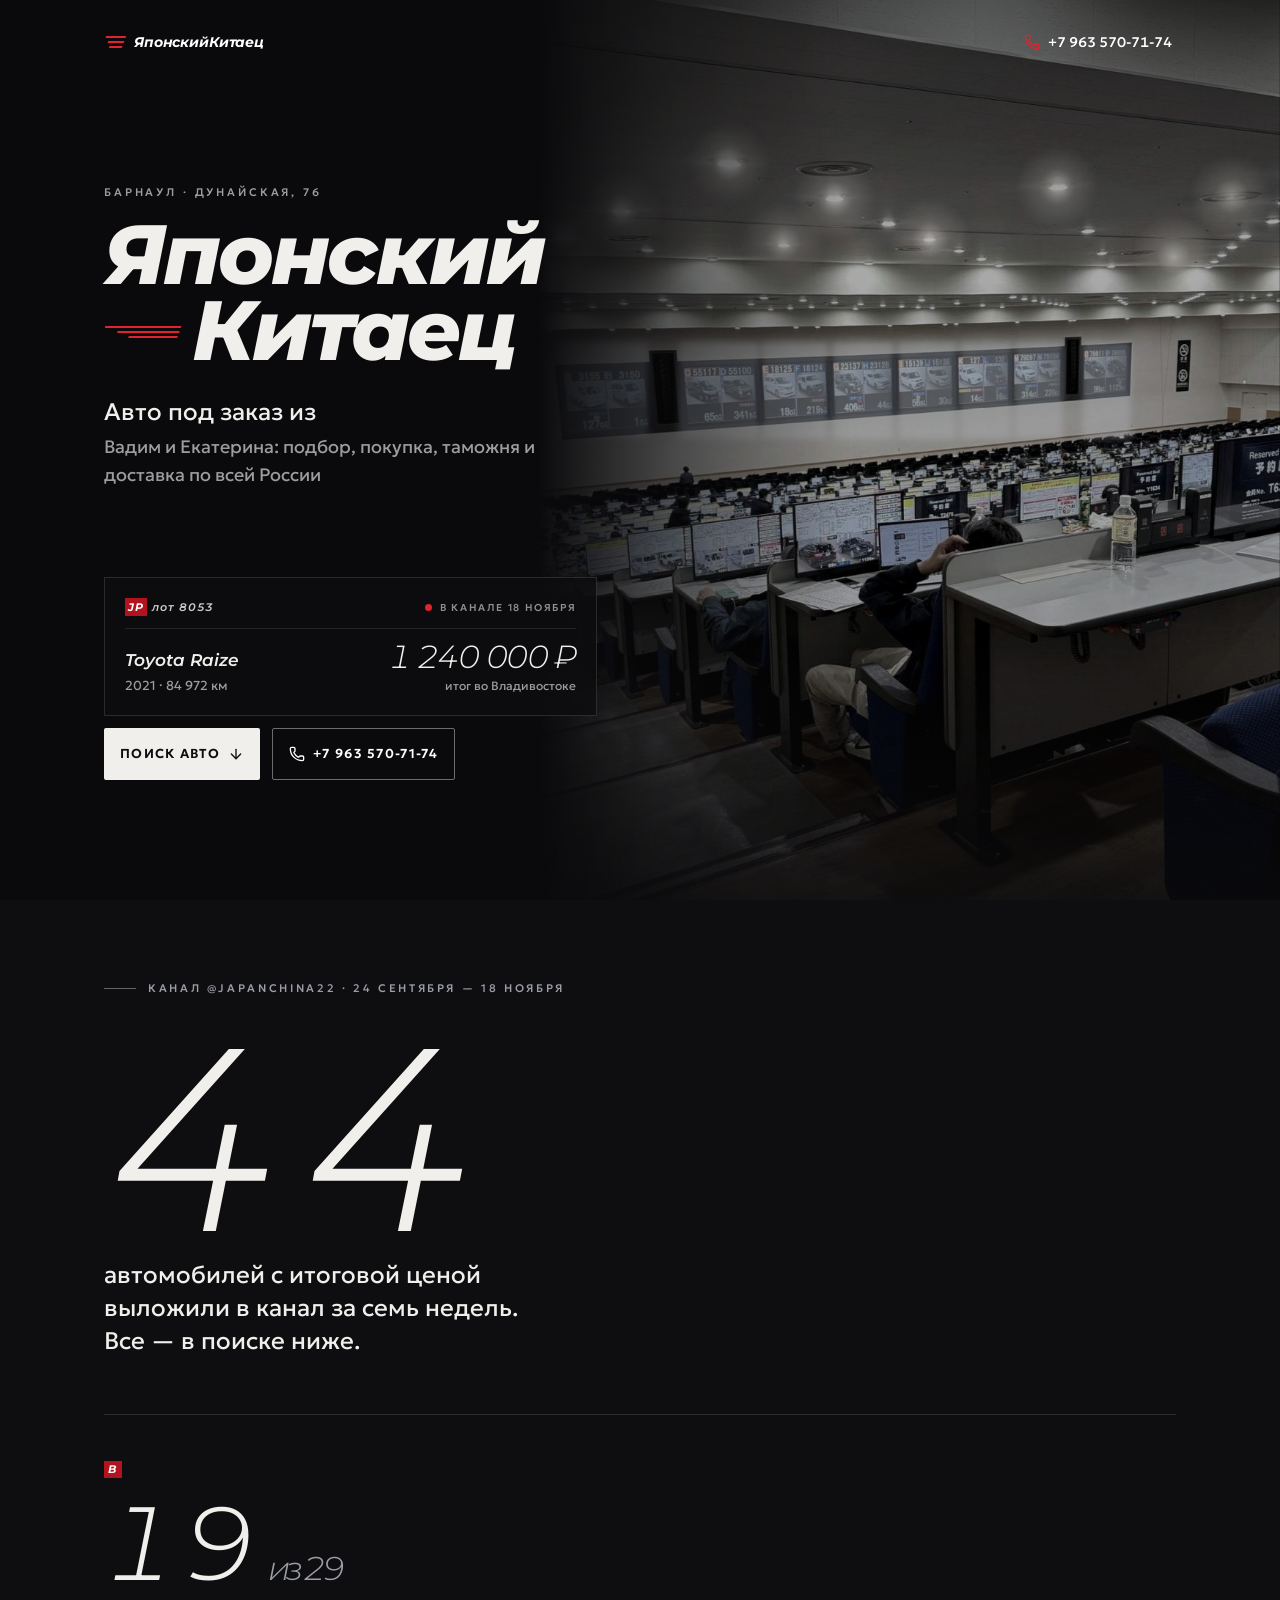
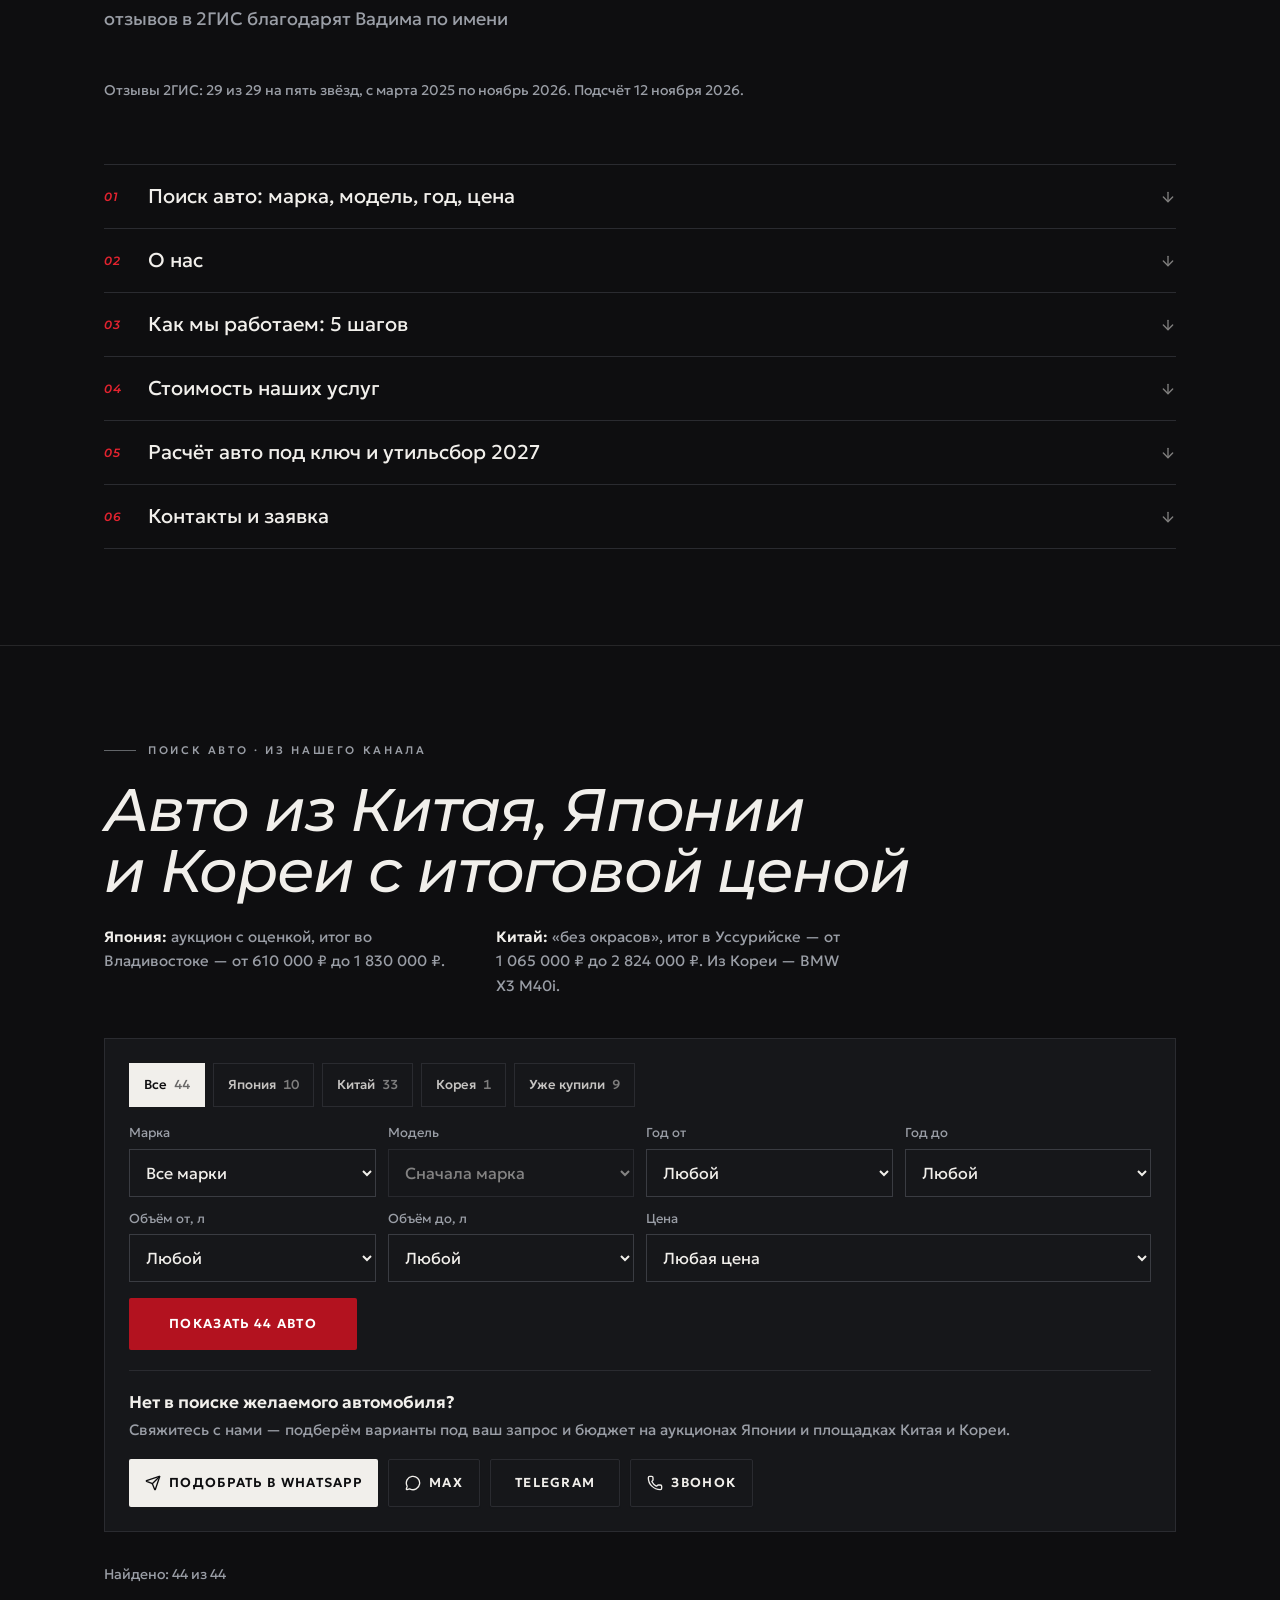
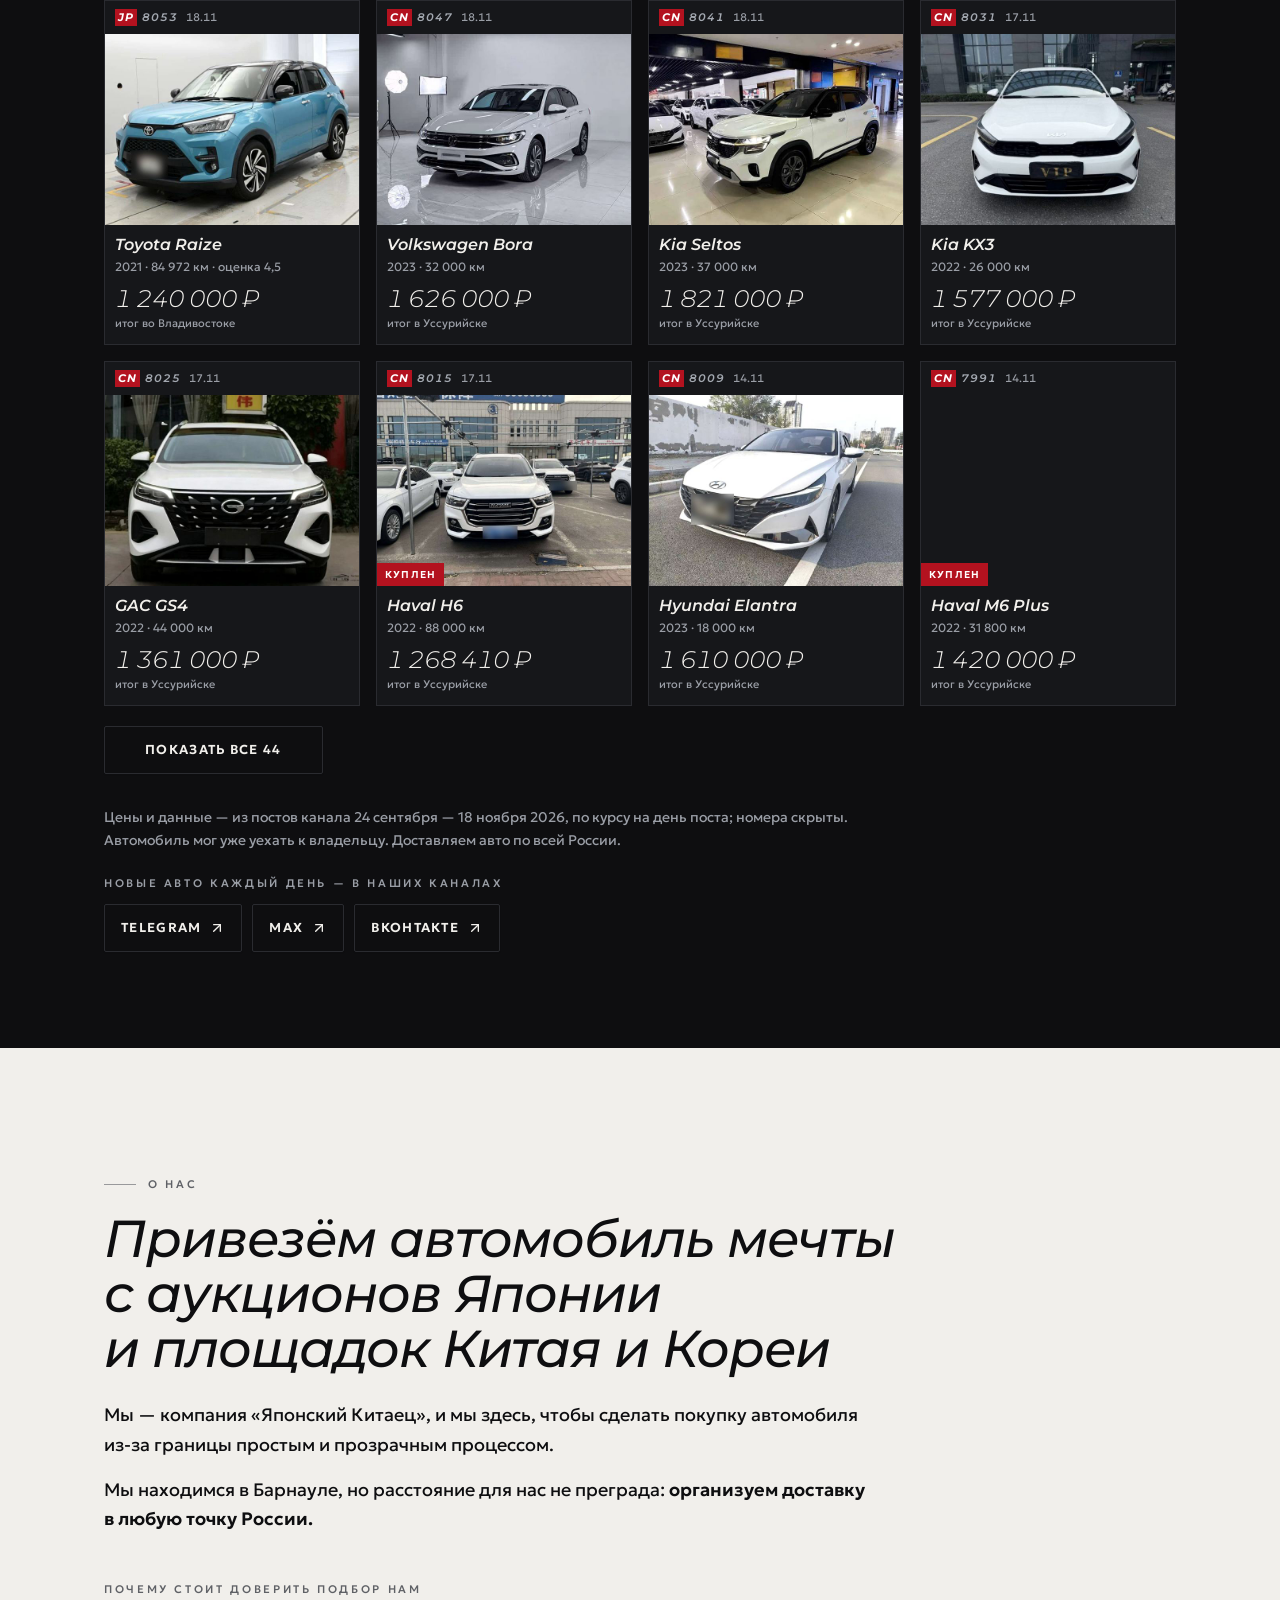
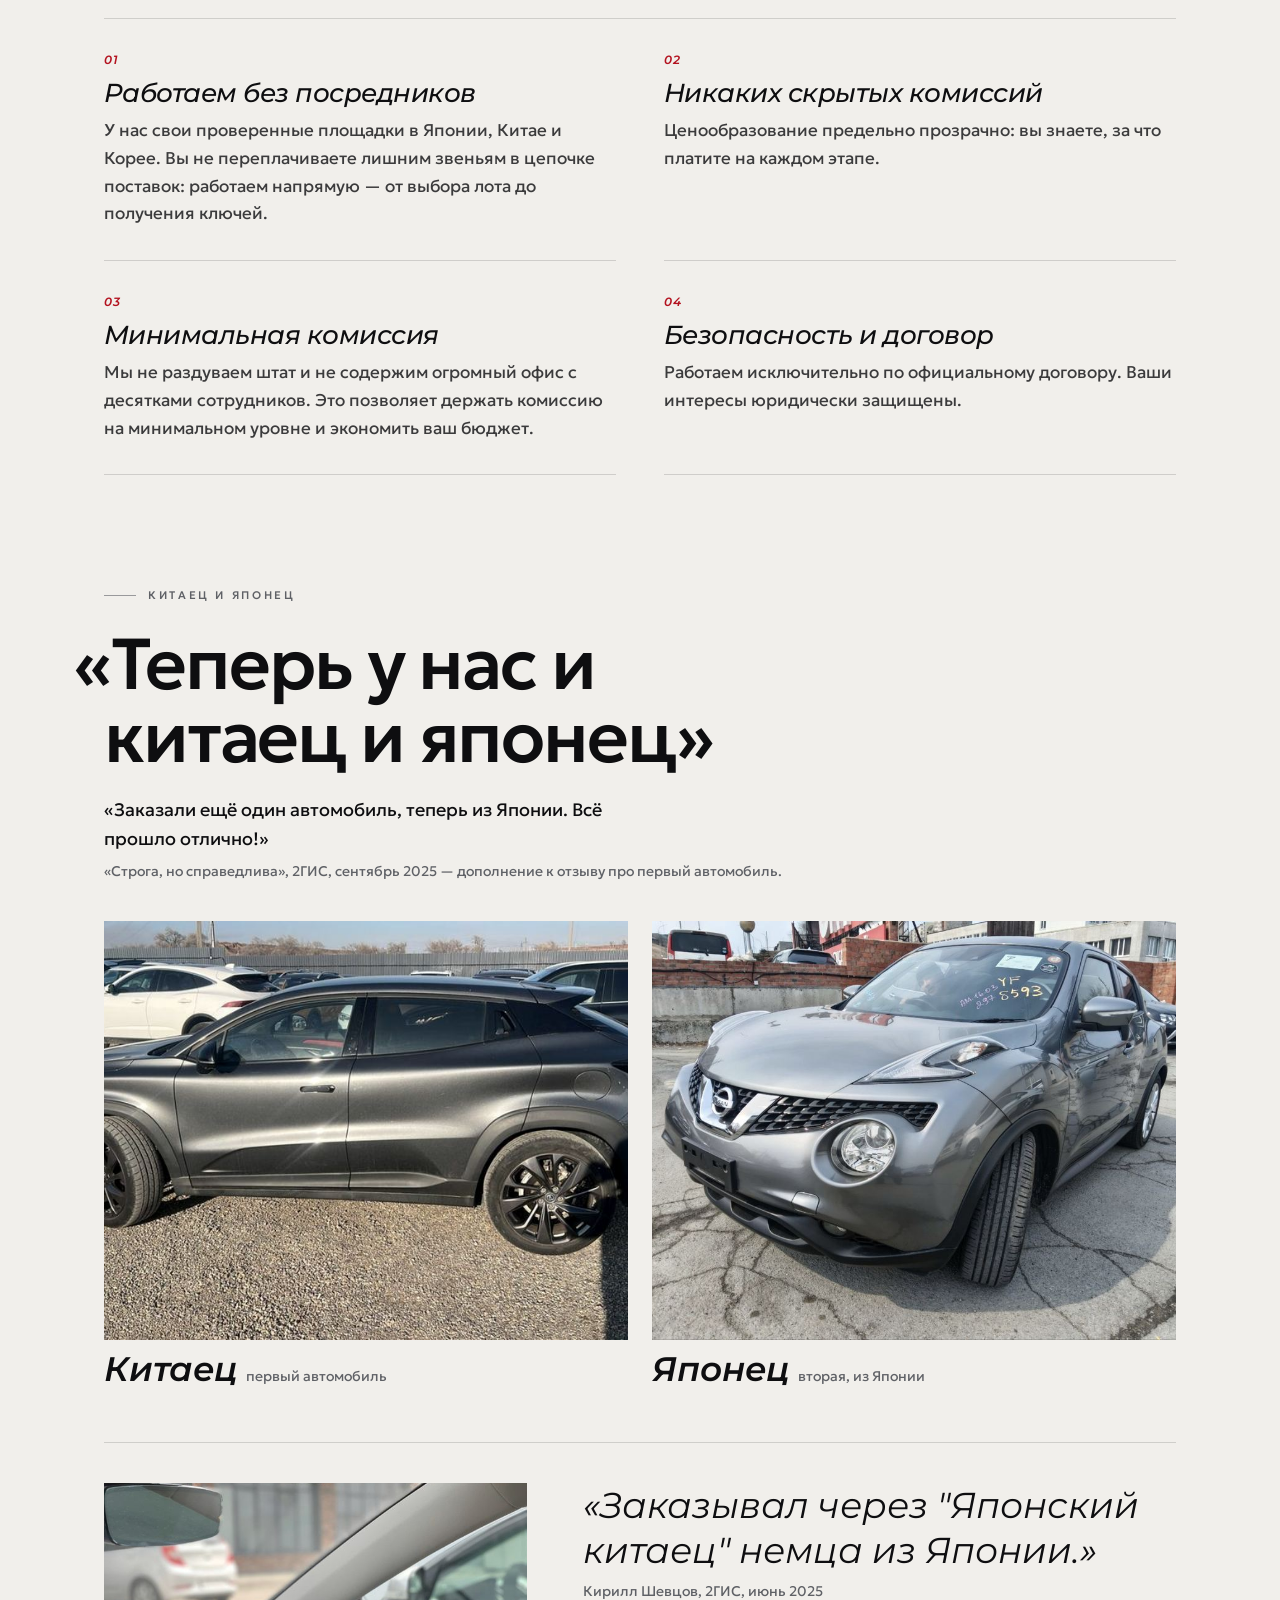
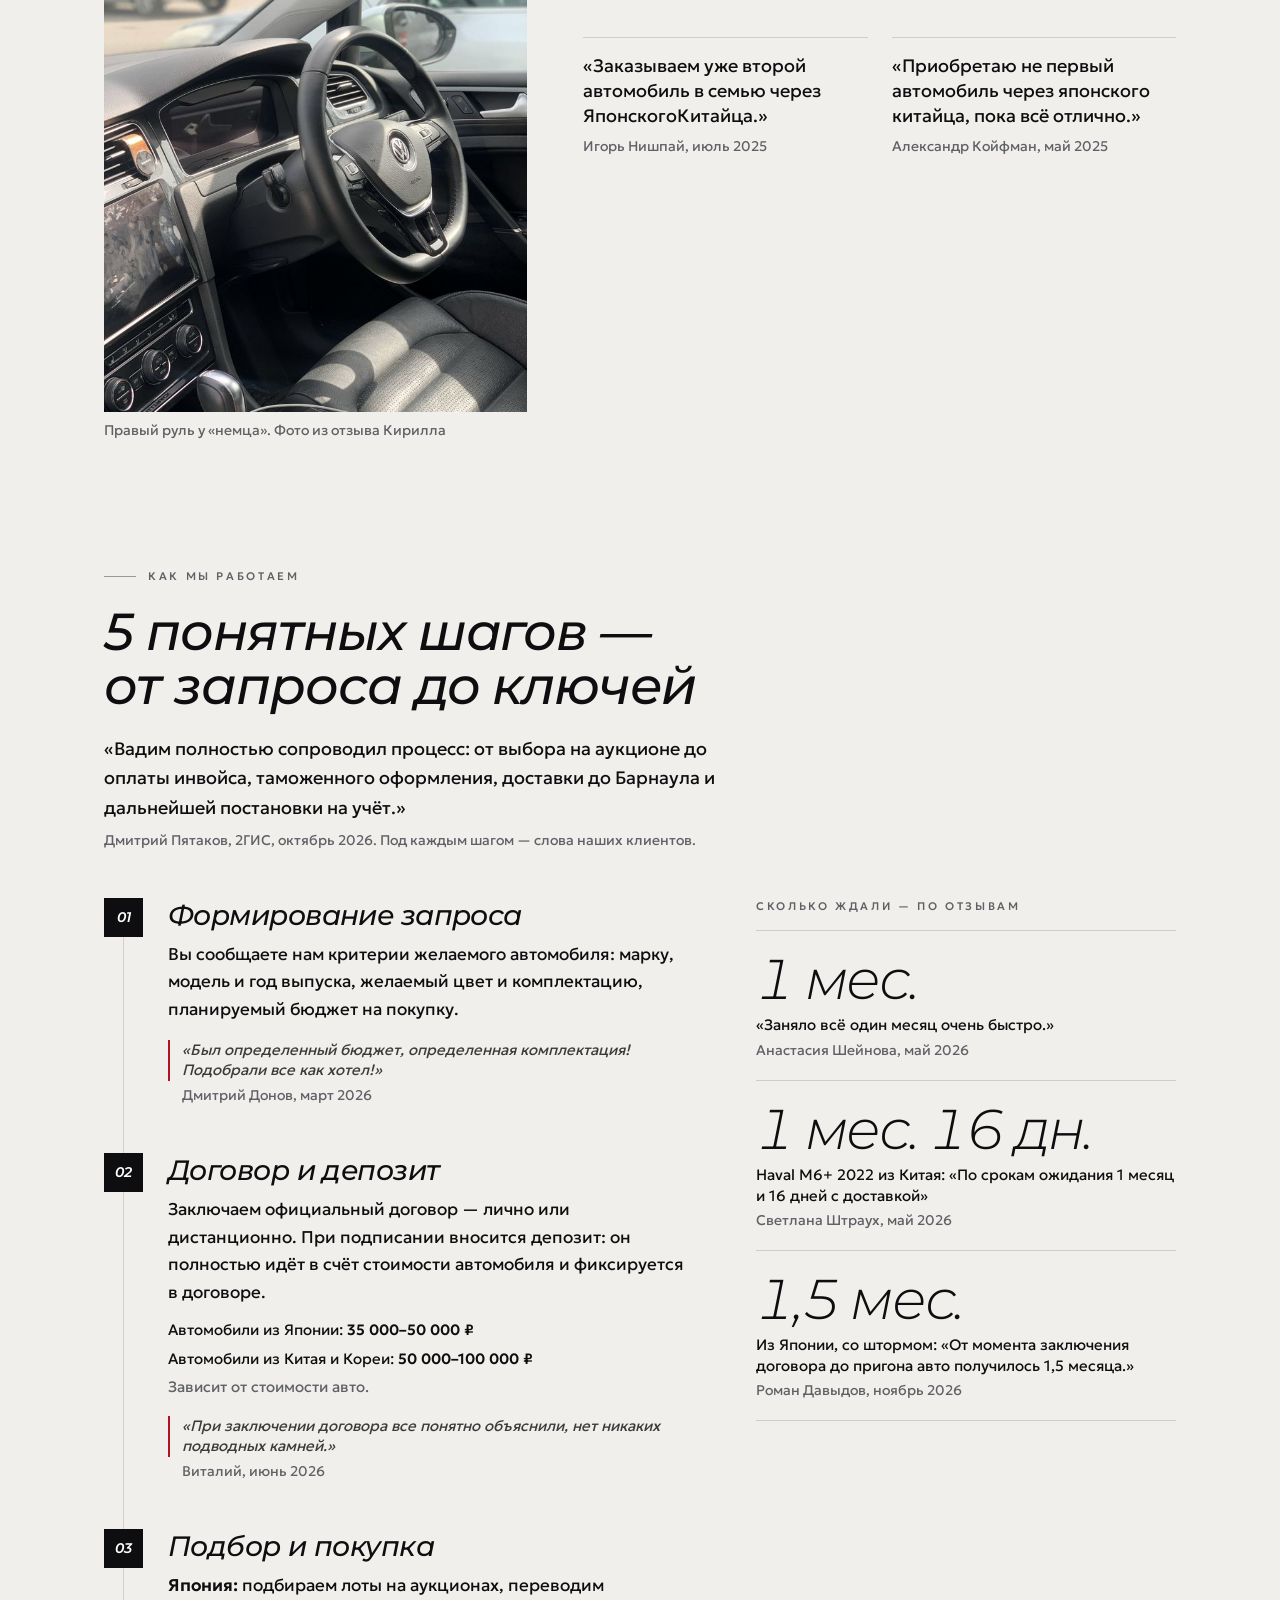
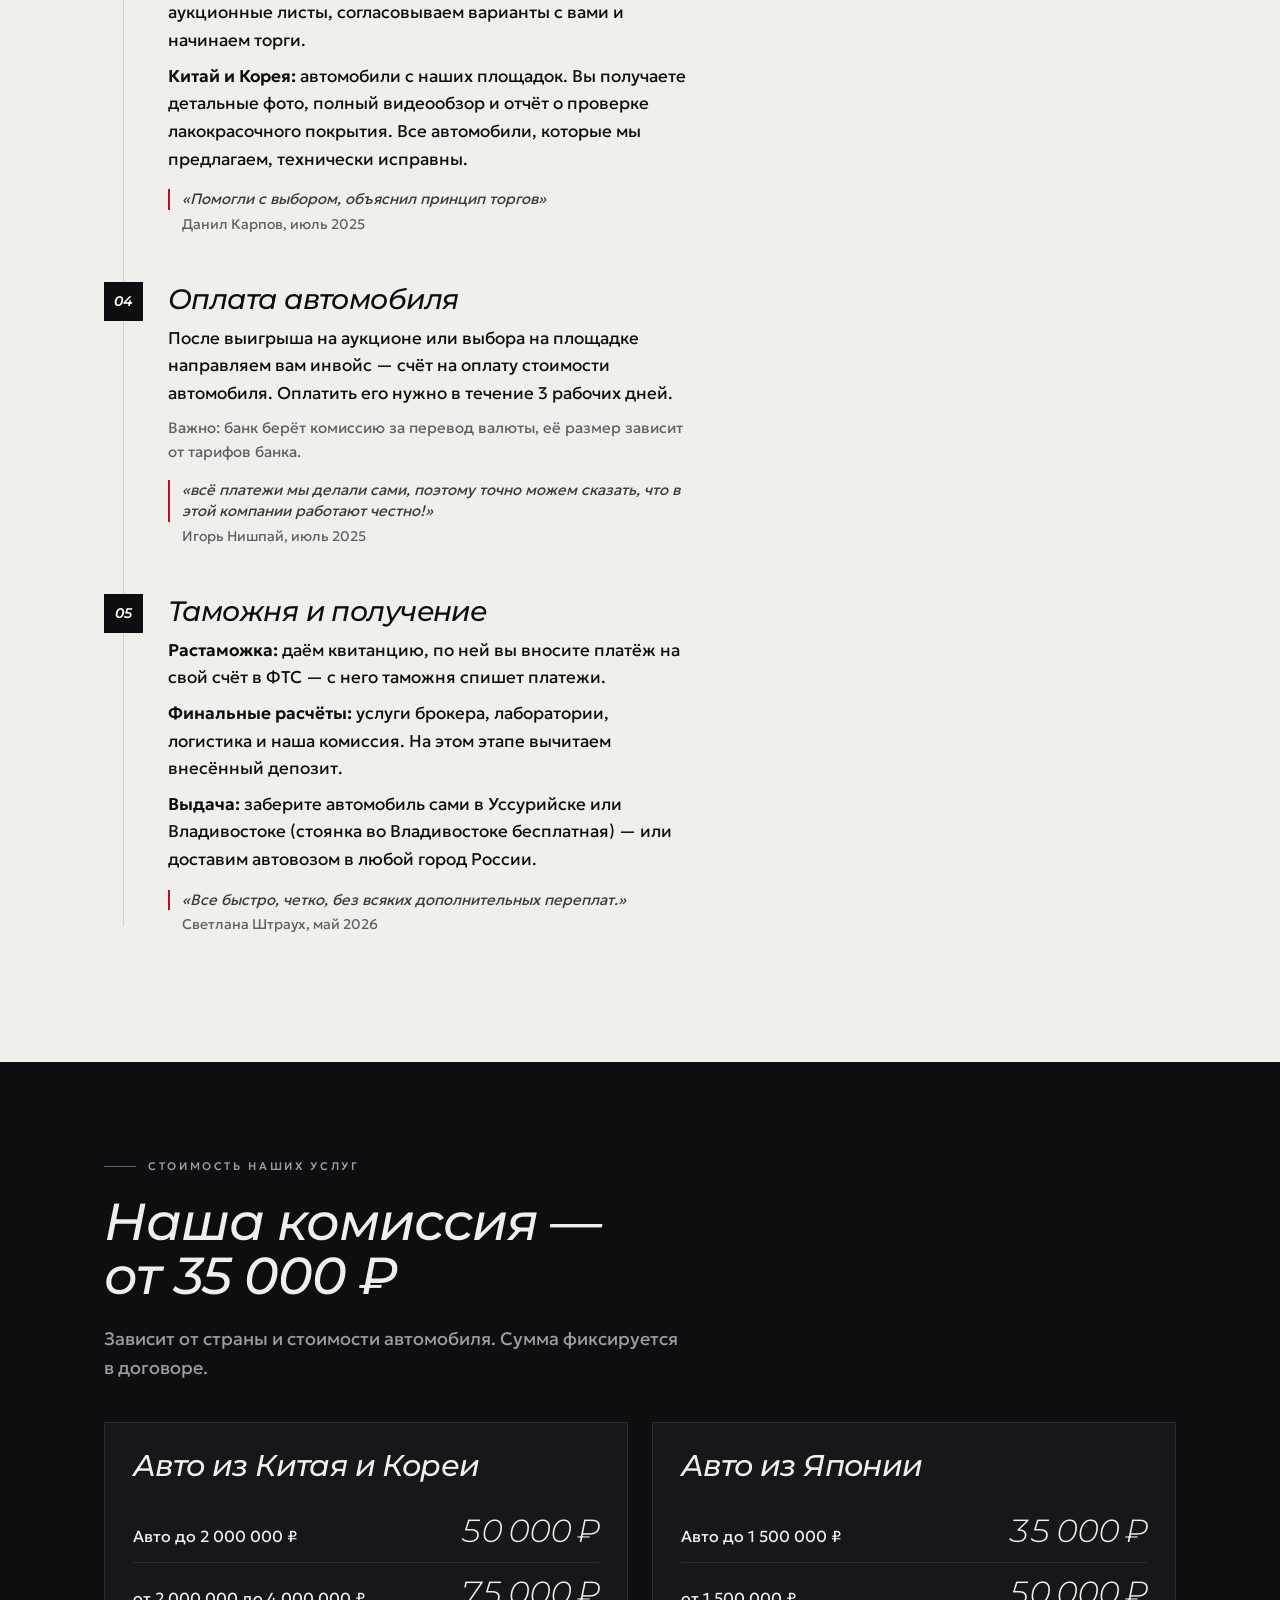
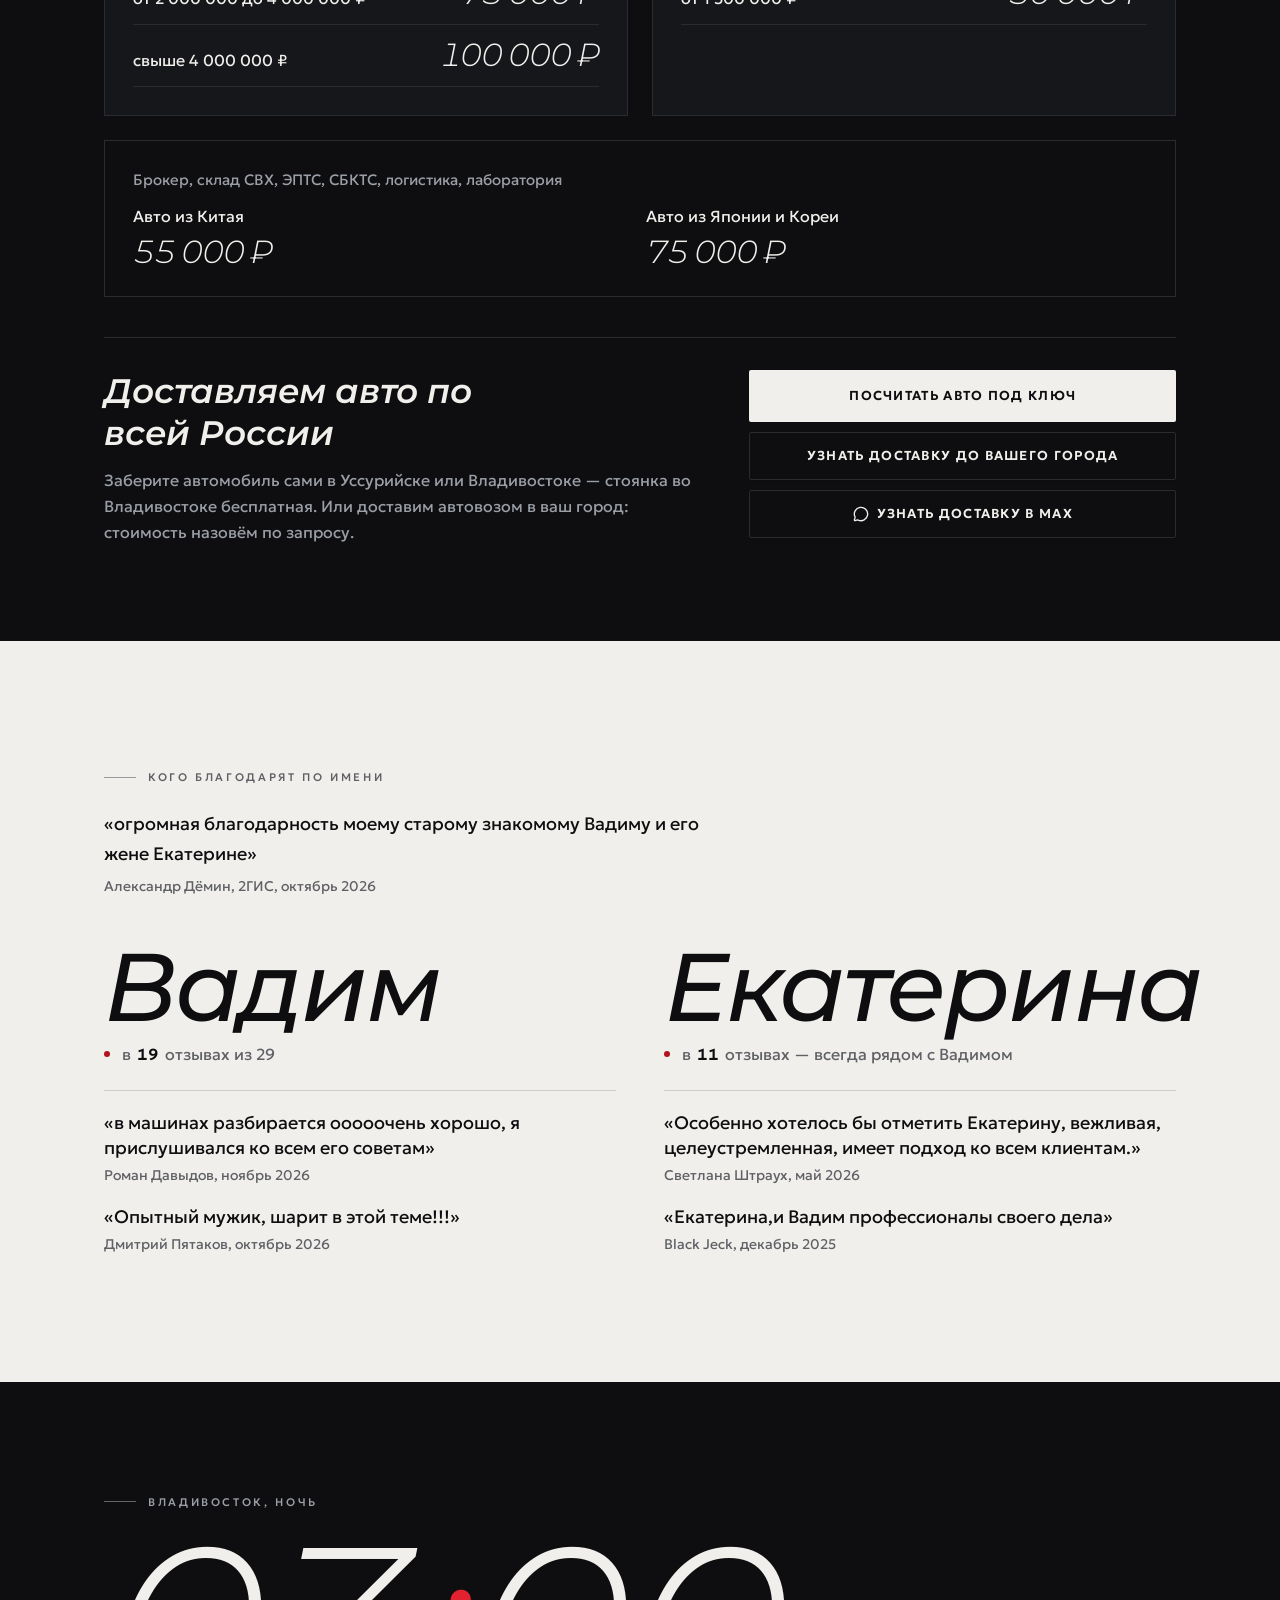
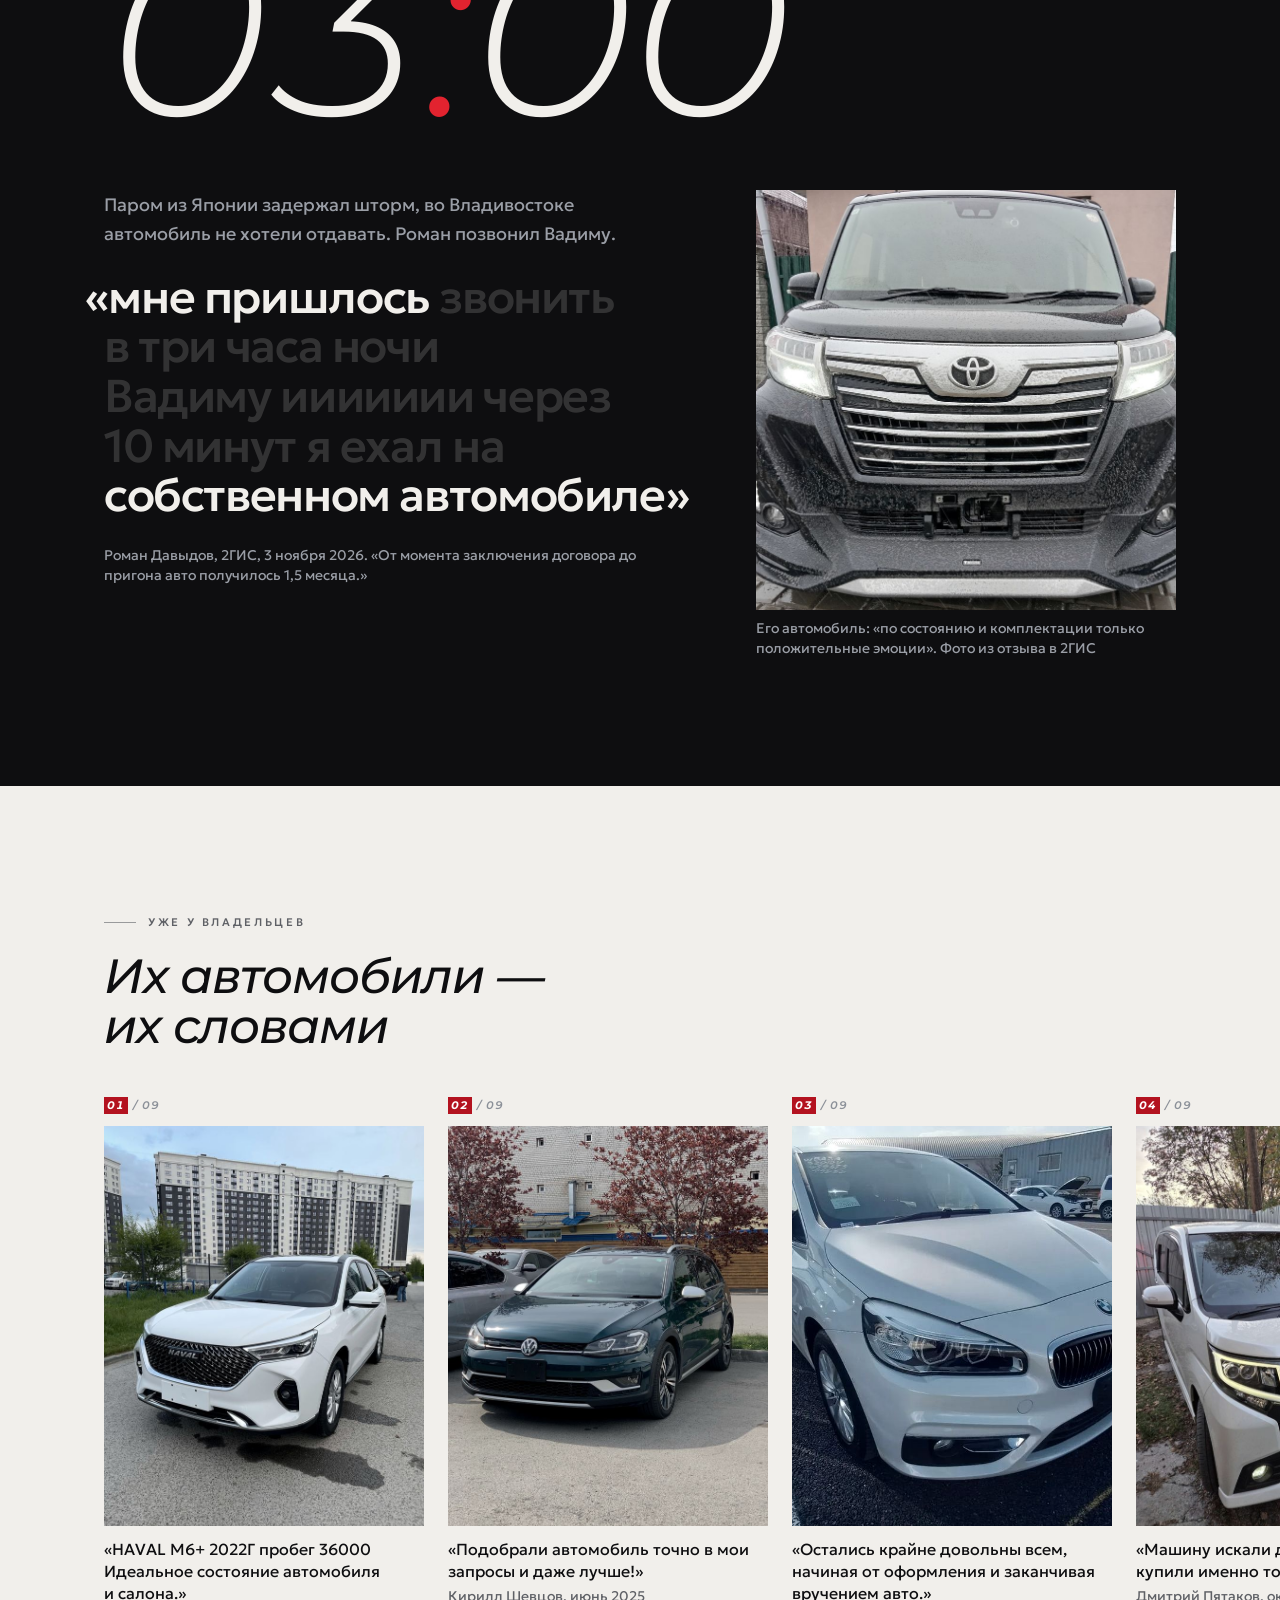
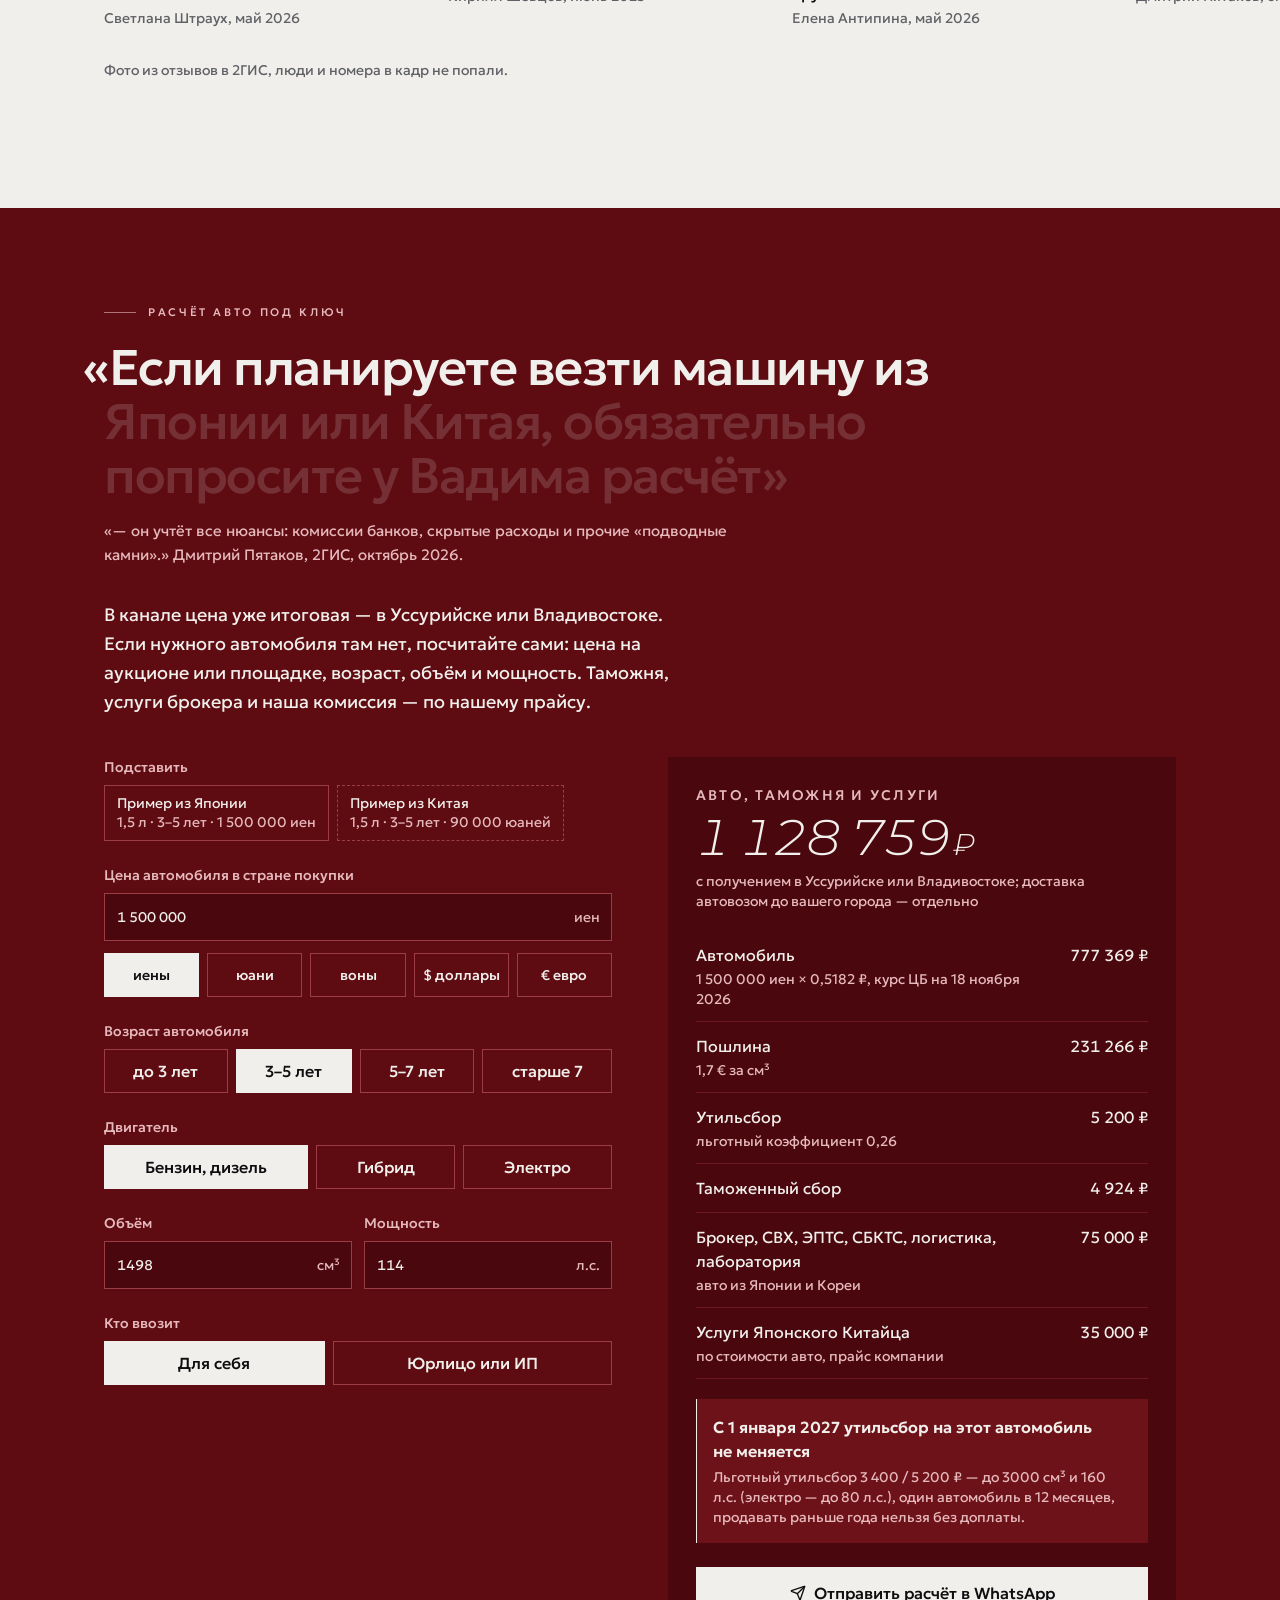
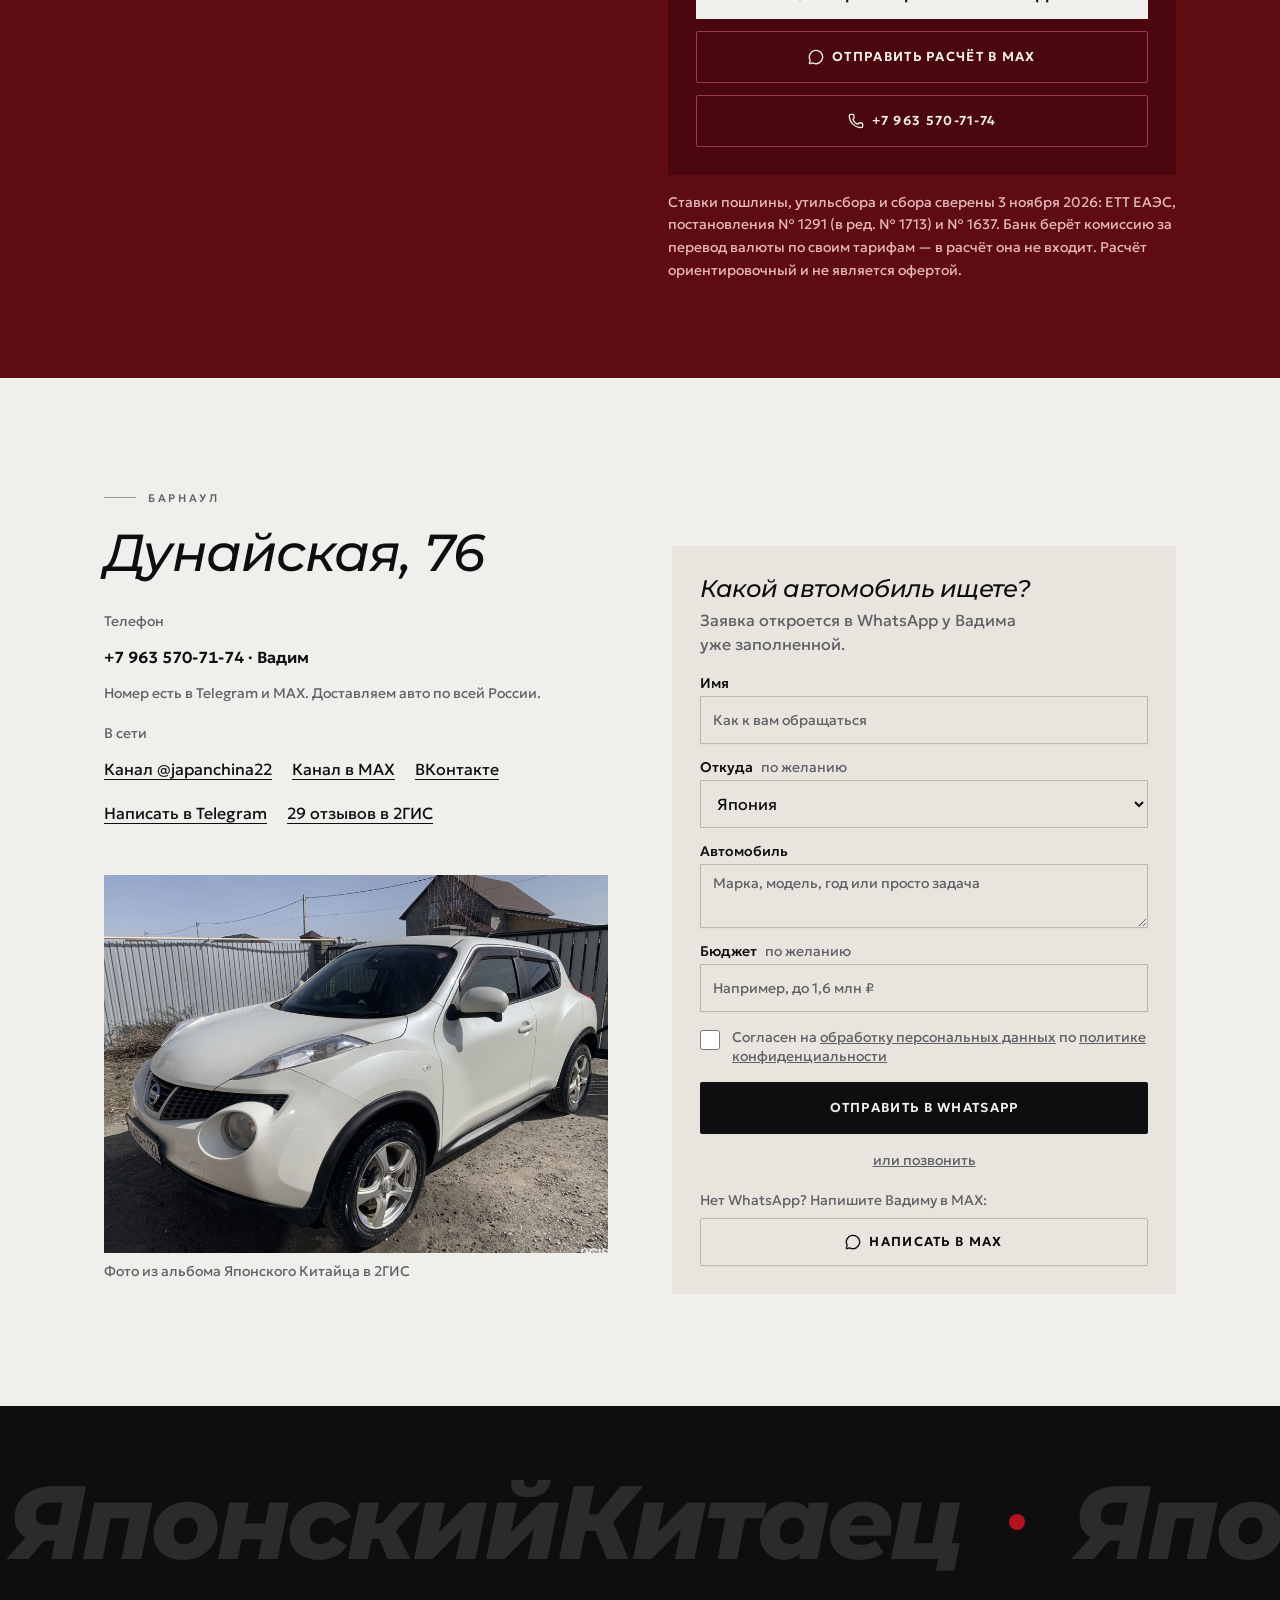
==== commit 614089be: "Живая лента машин из Telegram-канала (сервер, раз в 30 минут) Claude-Session: https://claude.ai/code" ====
--- a/index.html
+++ b/index.html
@@ -20,7 +20,7 @@
 <link rel="preload" as="image" href="img/hero.jpg" fetchpriority="high">
 <link rel="preload" as="font" type="font/woff2" crossorigin href="./assets/montserrat-cyrillic-wght-italic-CVbpa0t4.woff2">
 <link rel="preload" as="font" type="font/woff2" crossorigin href="./assets/geologica-cyrillic-wght-normal-DbeVG3Ps.woff2">
-  <script type="module" crossorigin src="./assets/index-BdmZcEqu.js"></script>
+  <script type="module" crossorigin src="./assets/index-Brz_kYIa.js"></script>
   <link rel="stylesheet" crossorigin href="./assets/index-D5WiGdxb.css">
 <noscript><style>[style*="opacity:0"]{opacity:1!important;filter:none!important;transform:none!important}</style></noscript></head>
 <body>
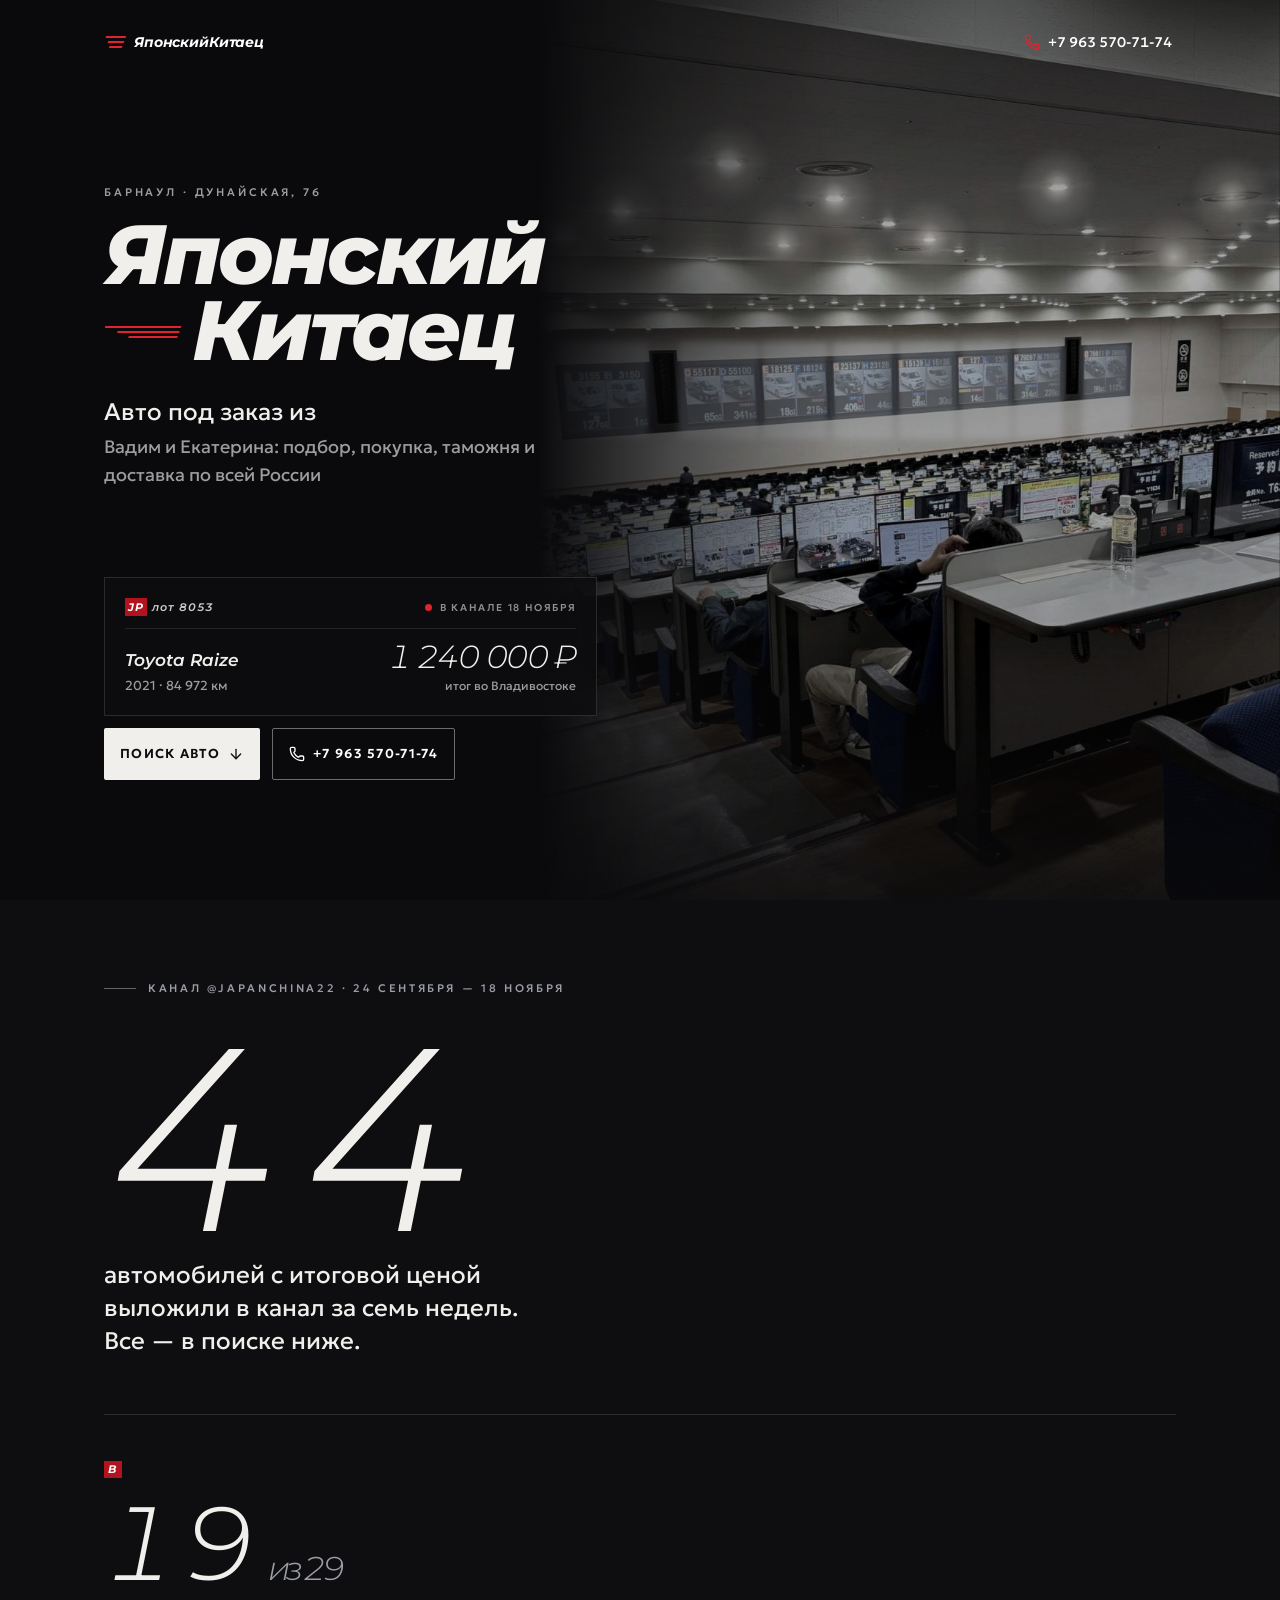
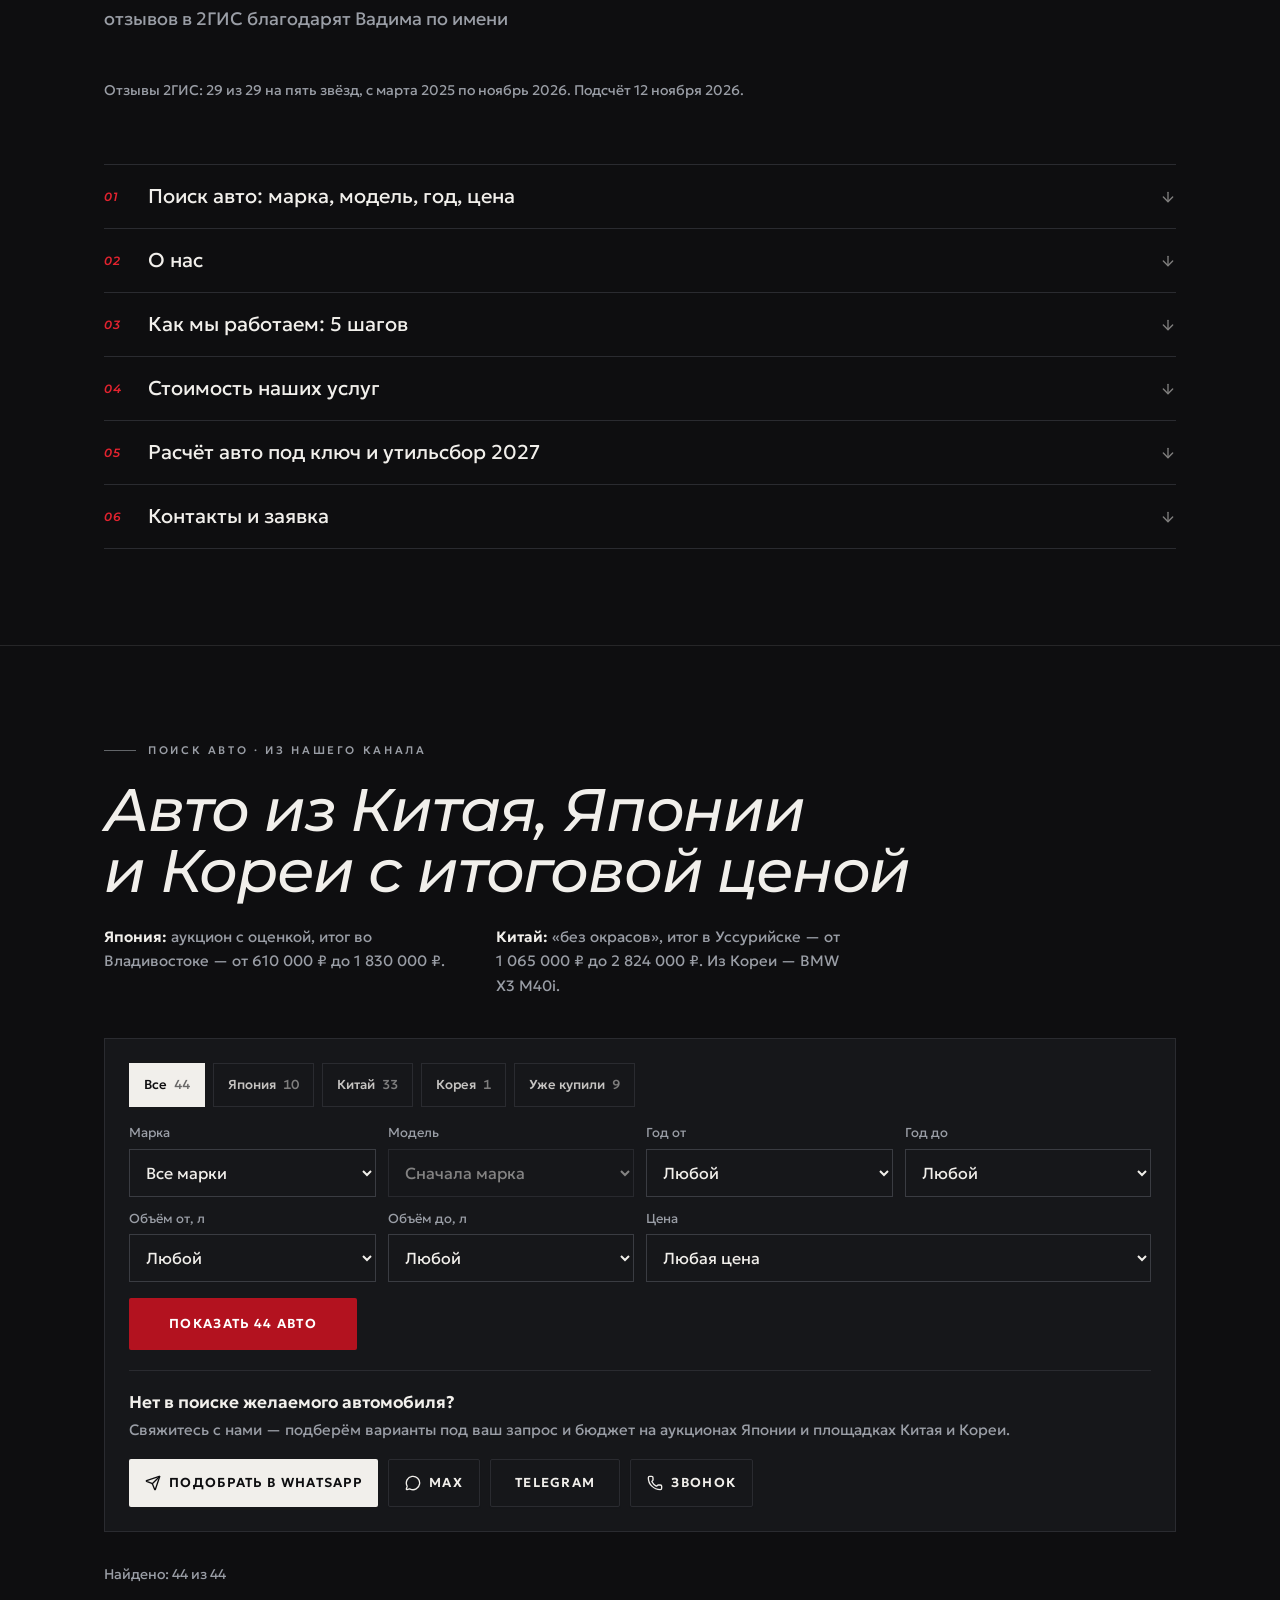
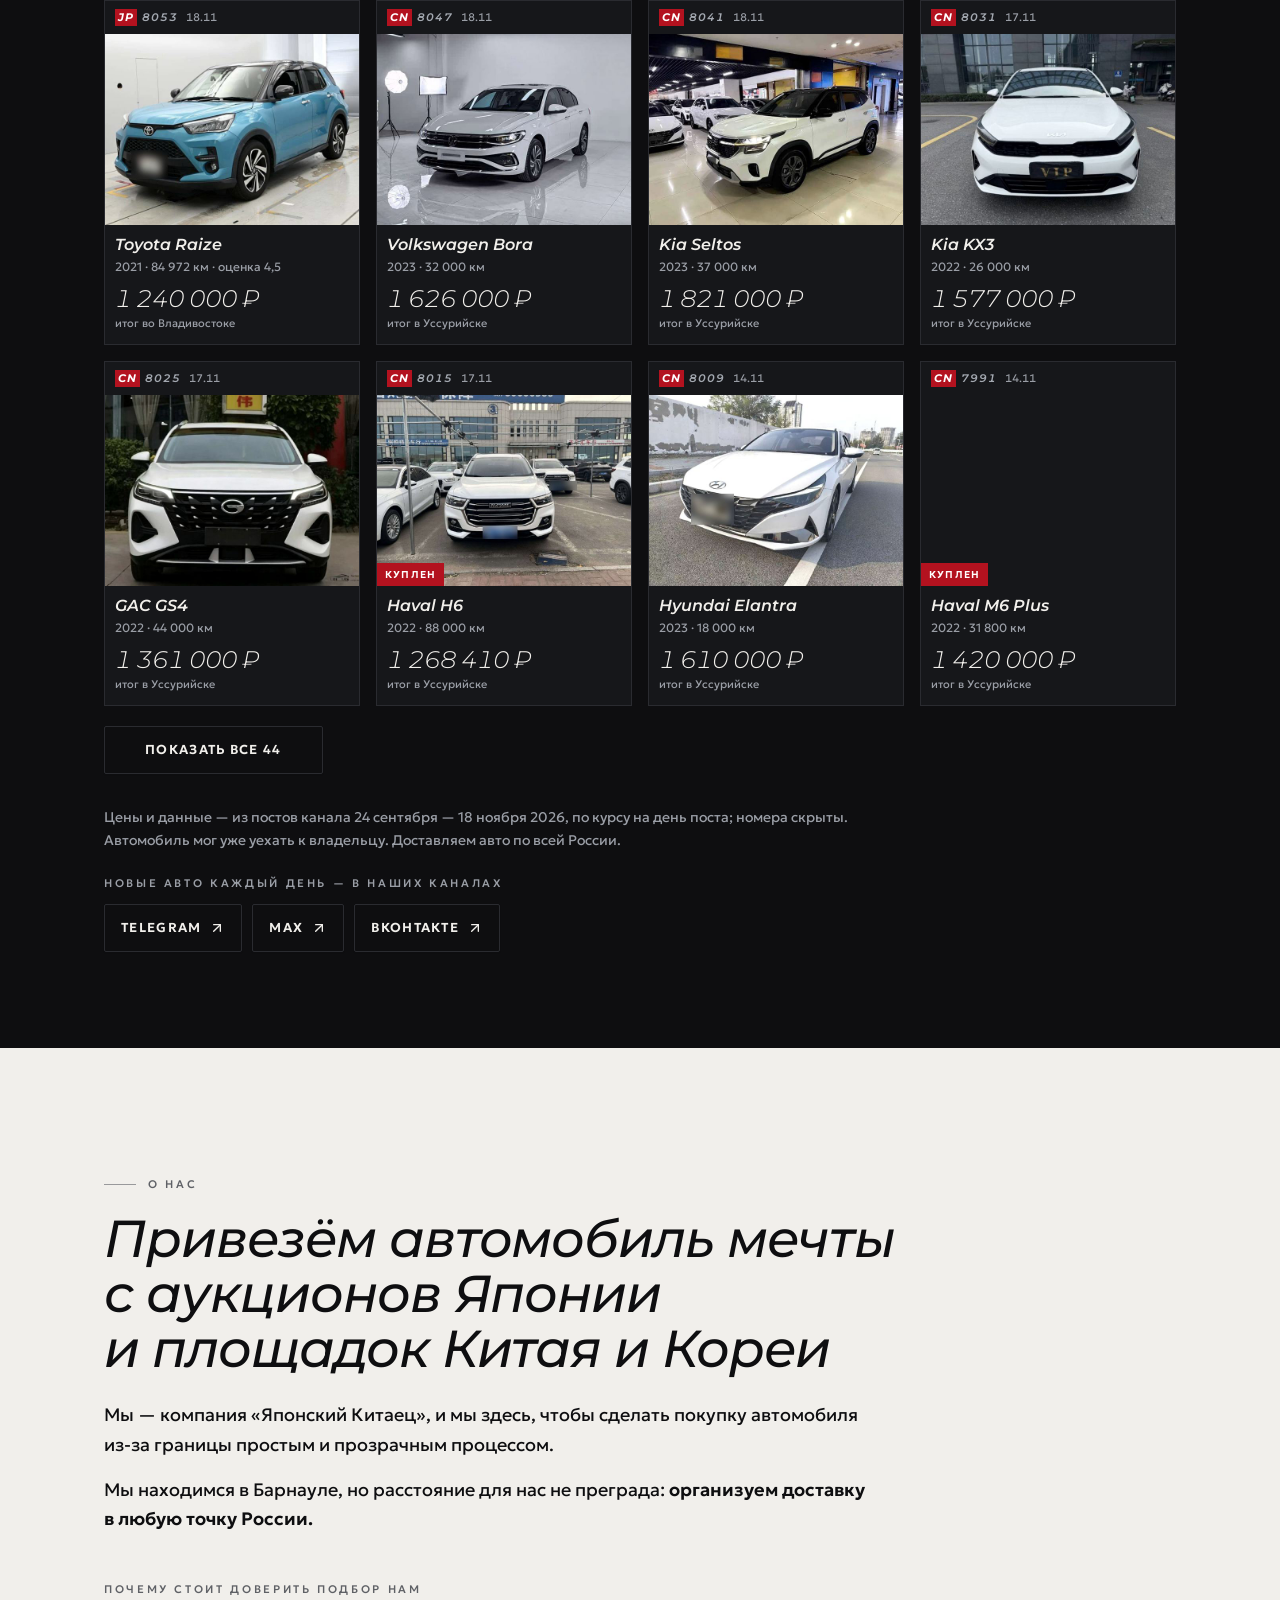
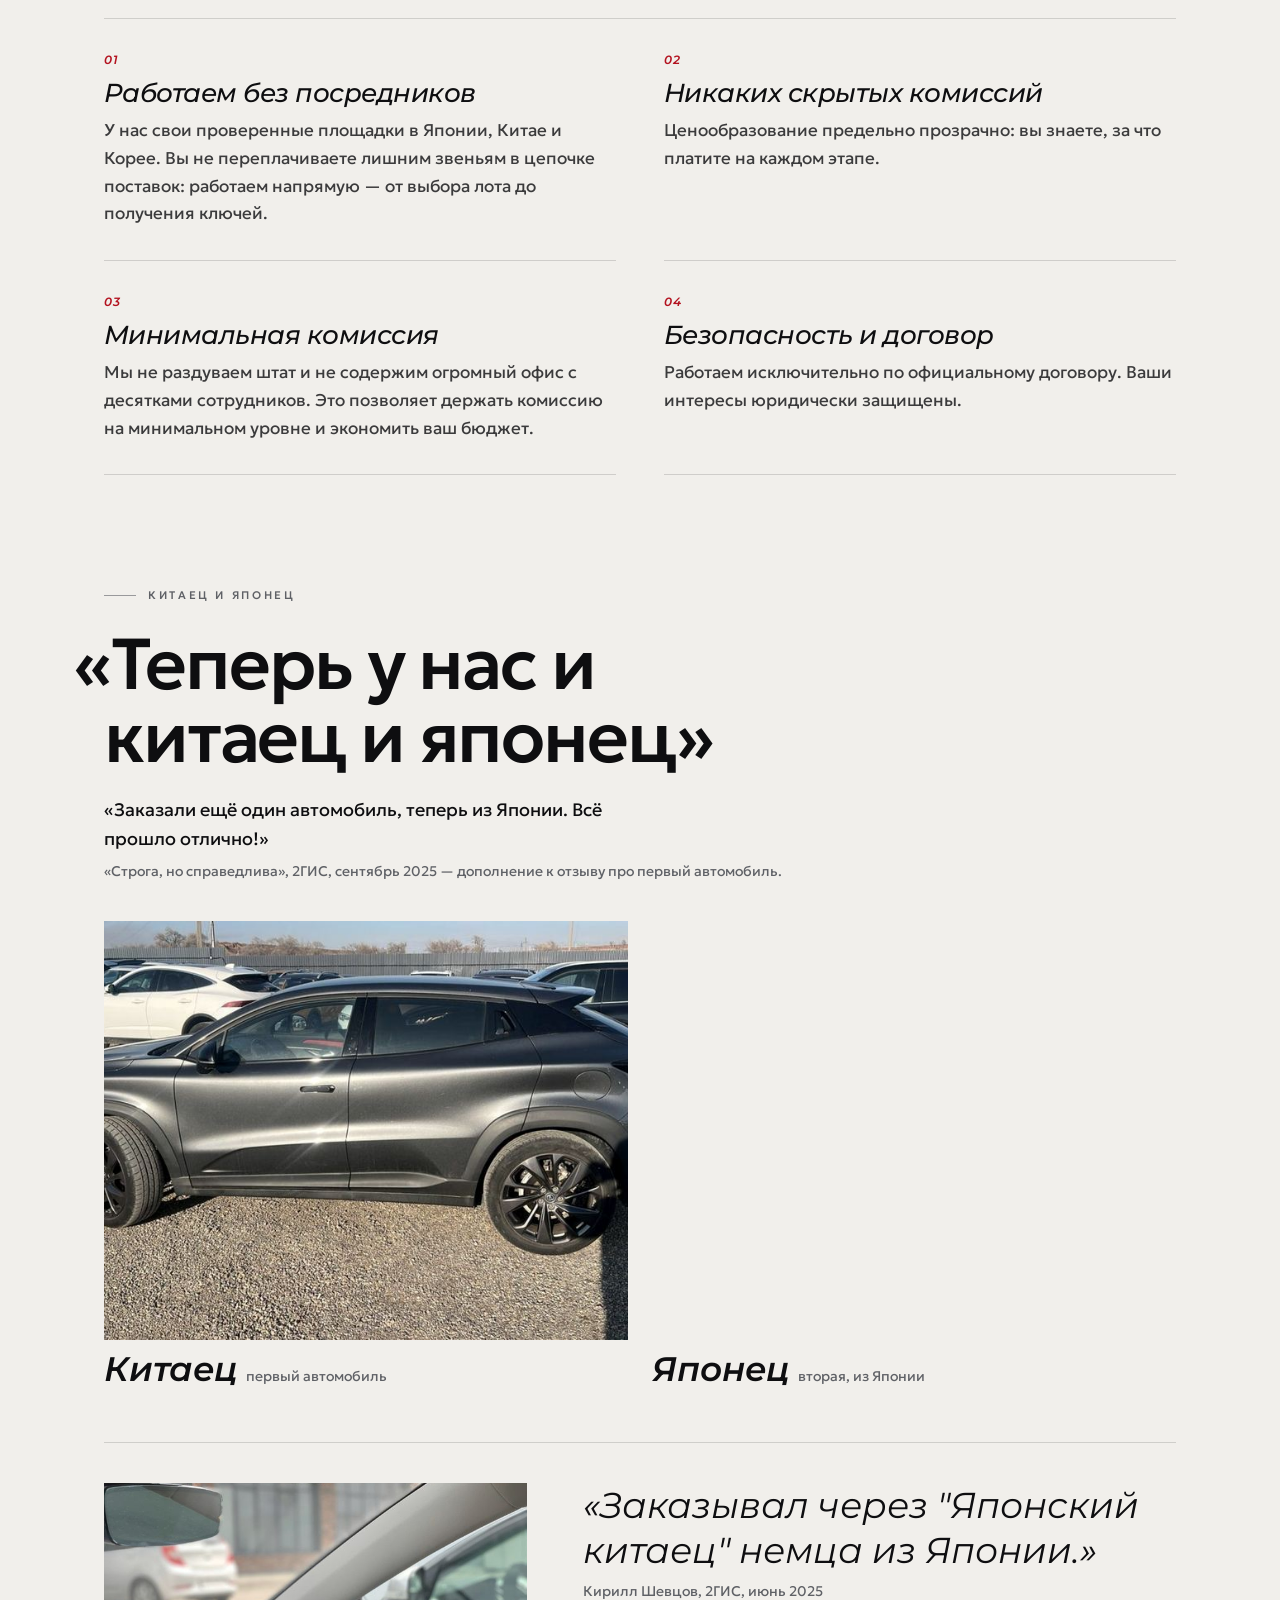
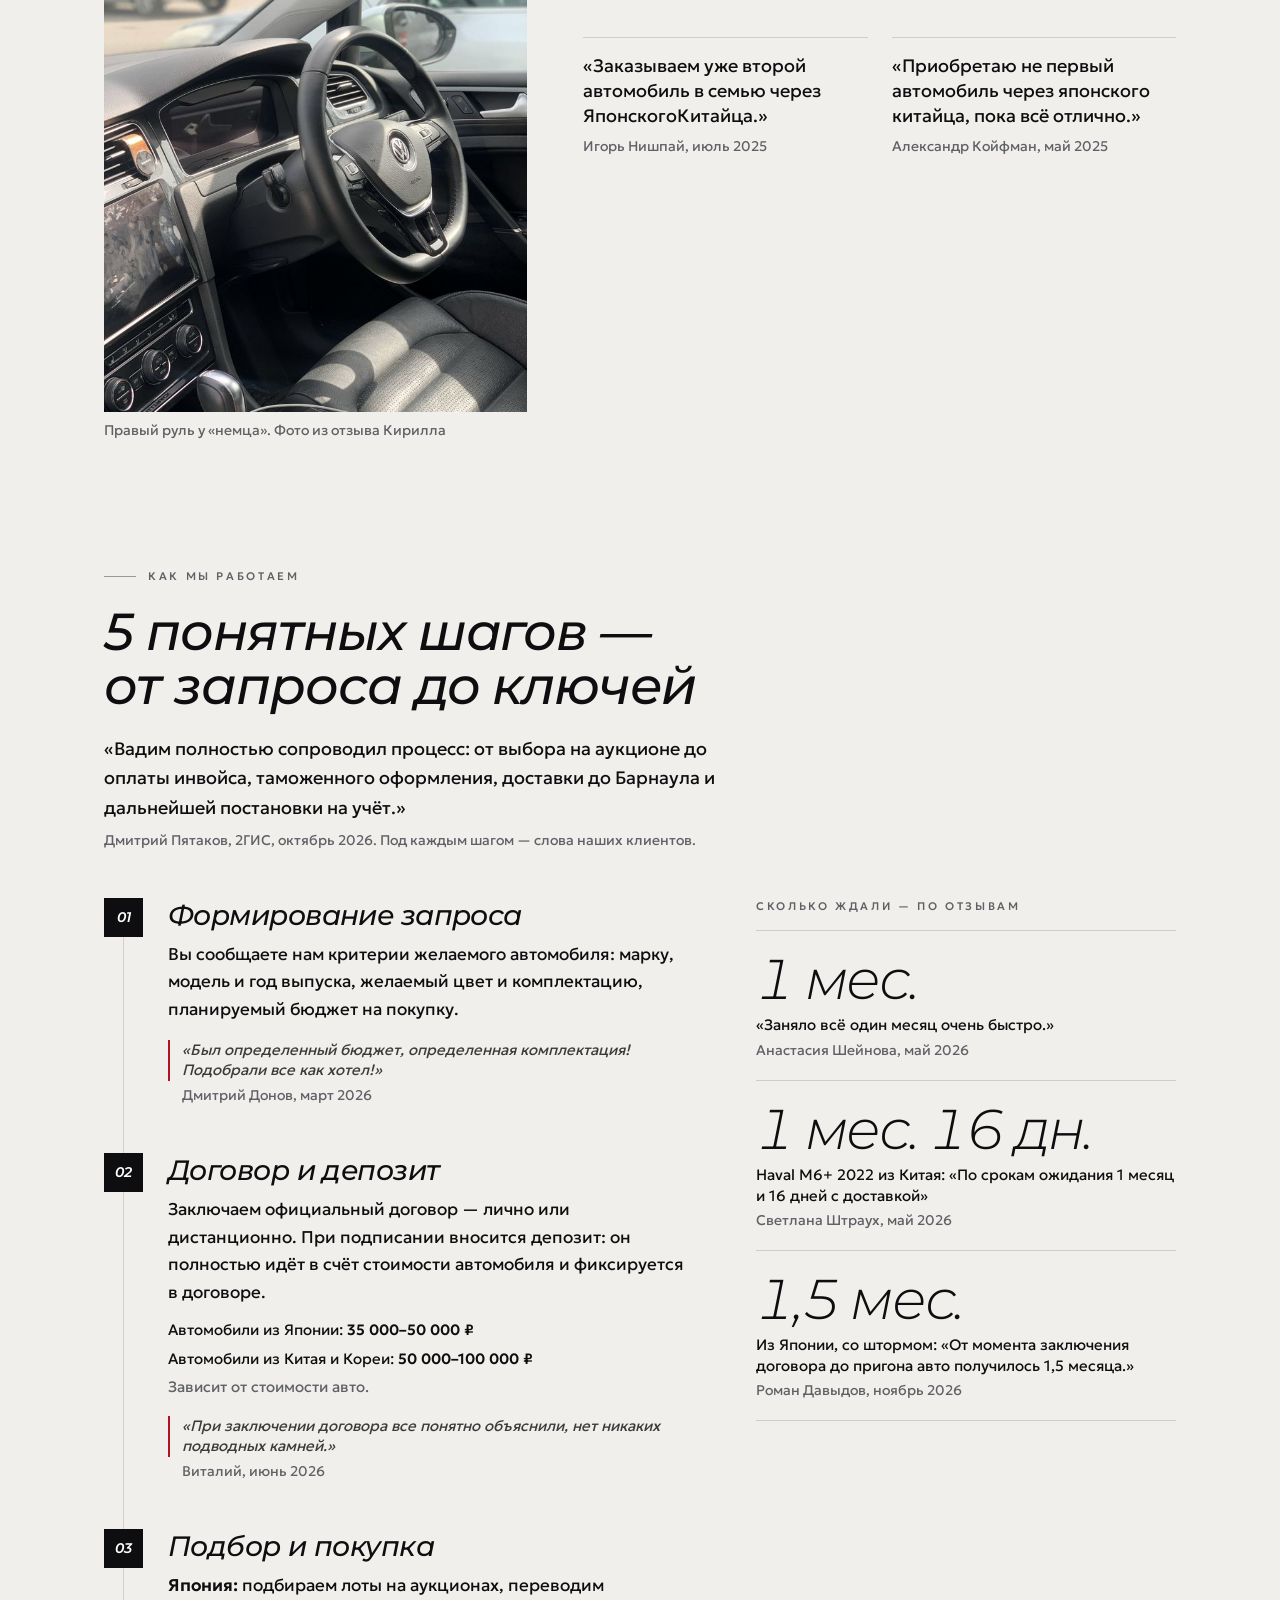
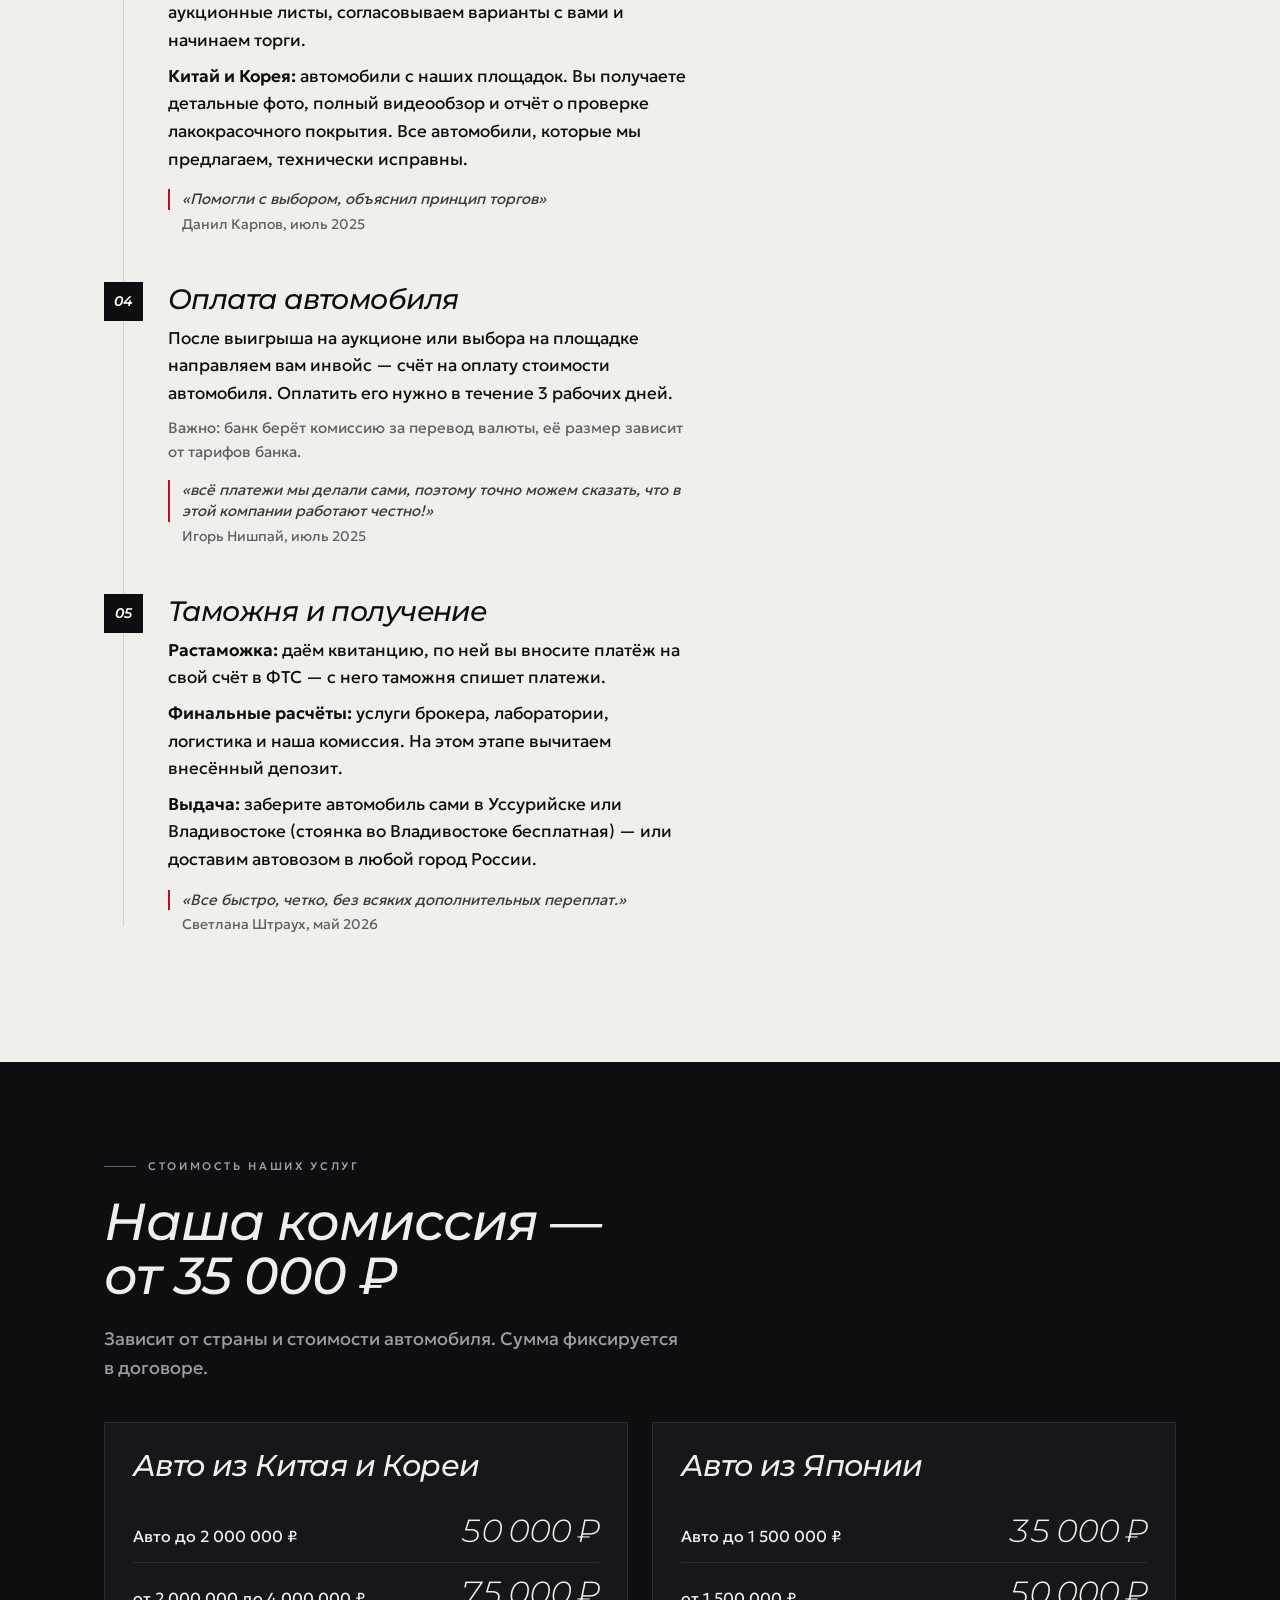
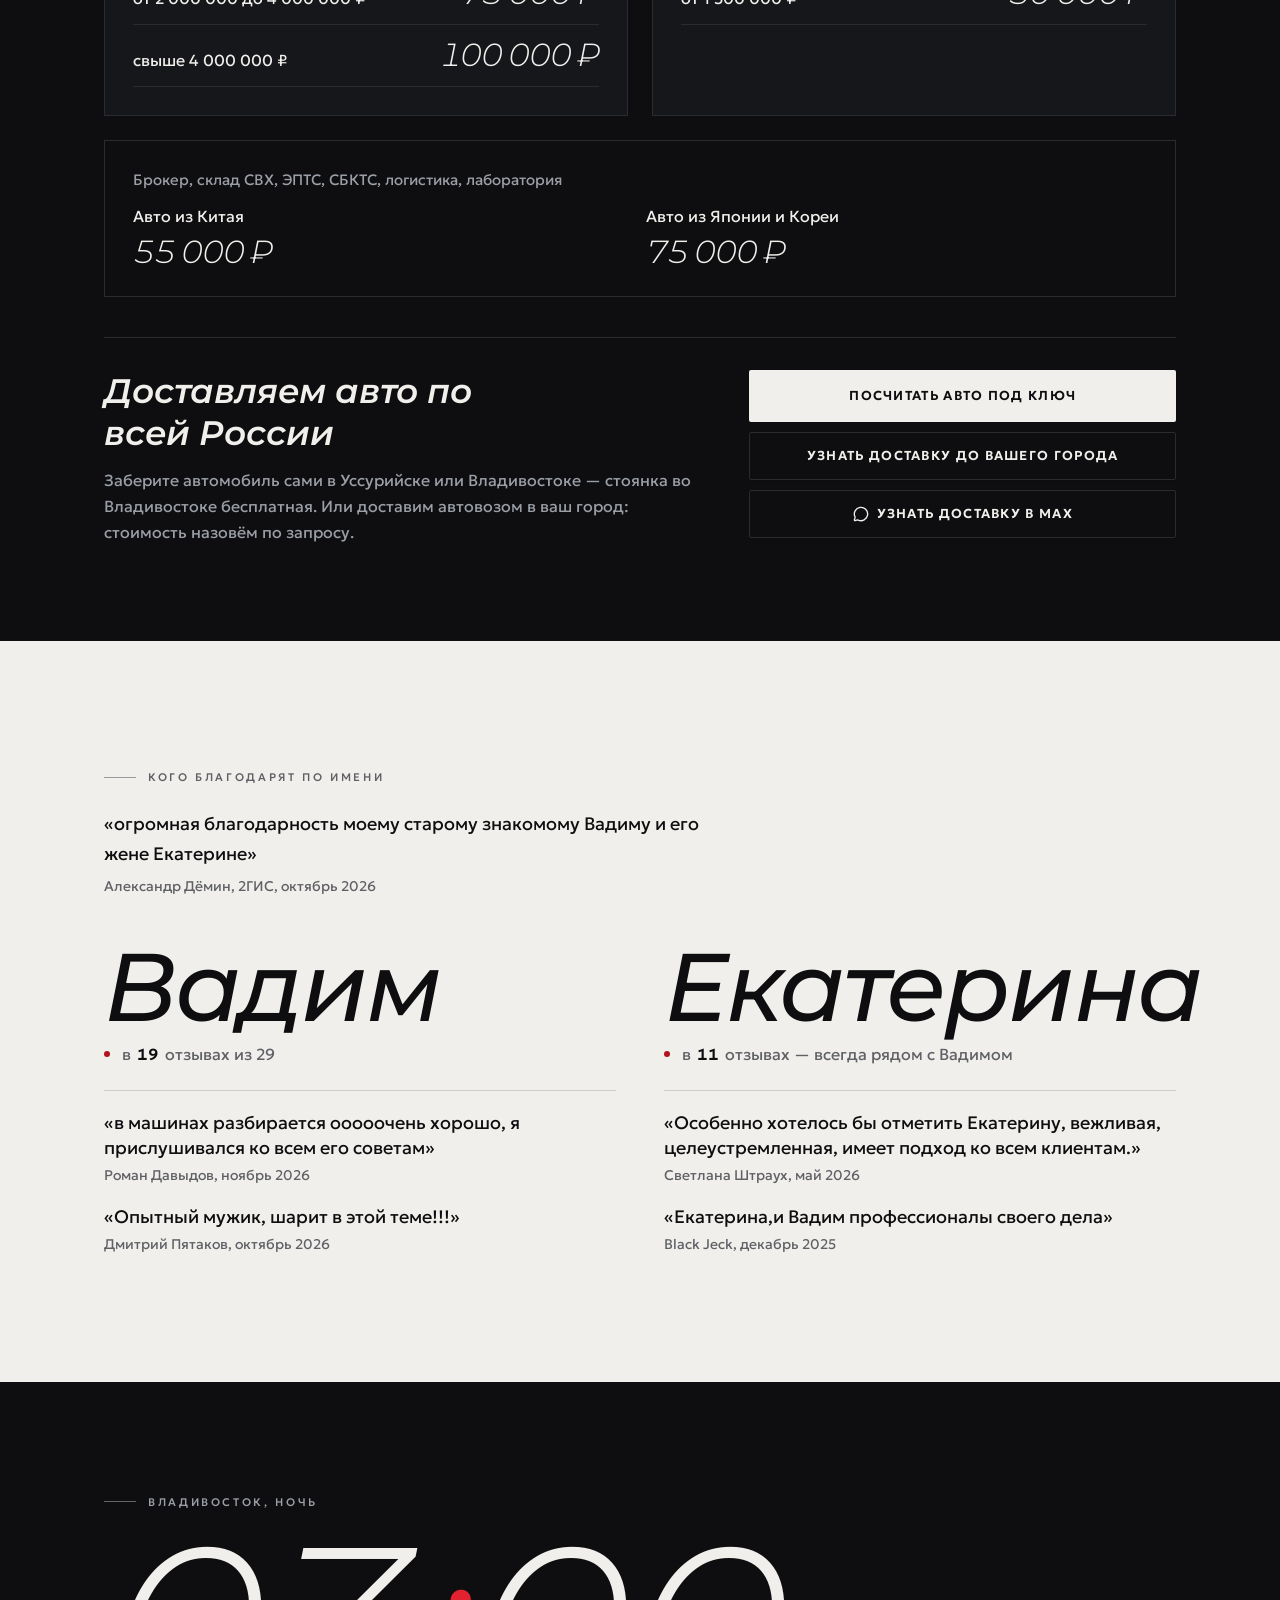
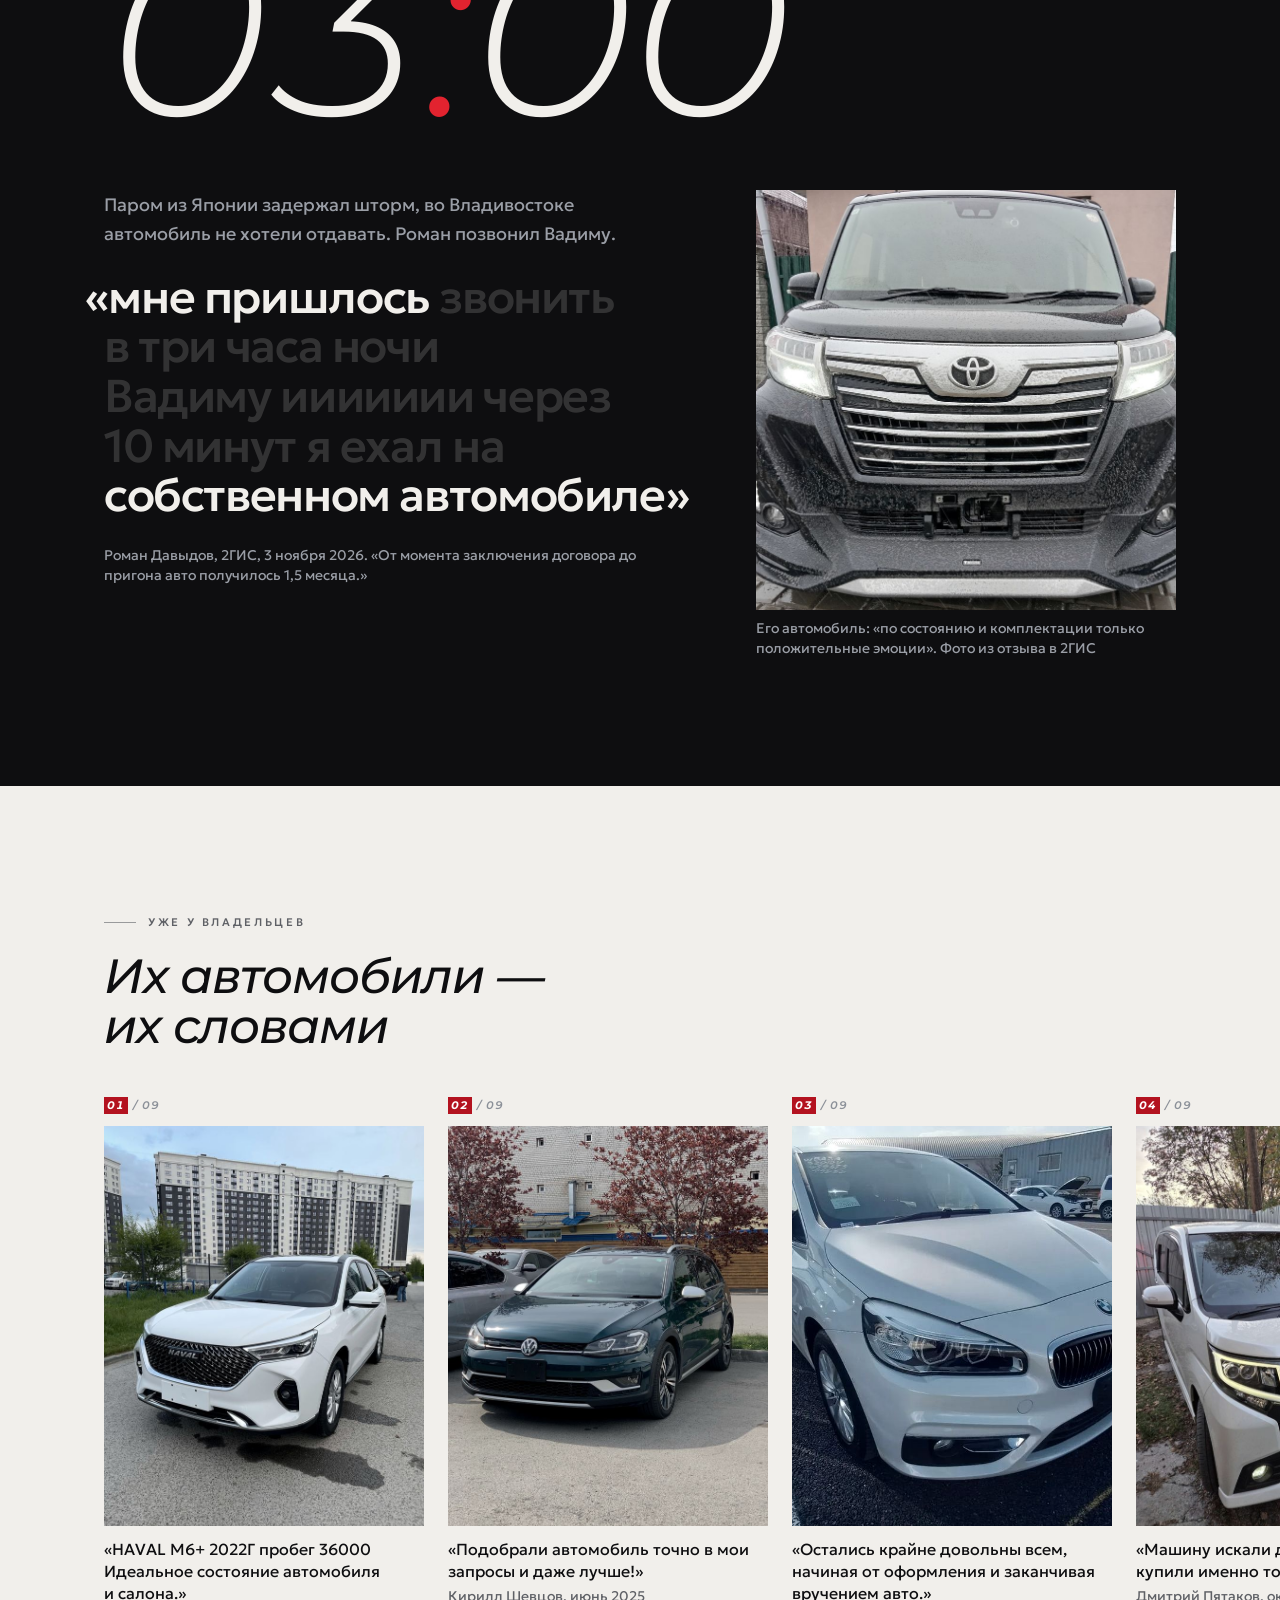
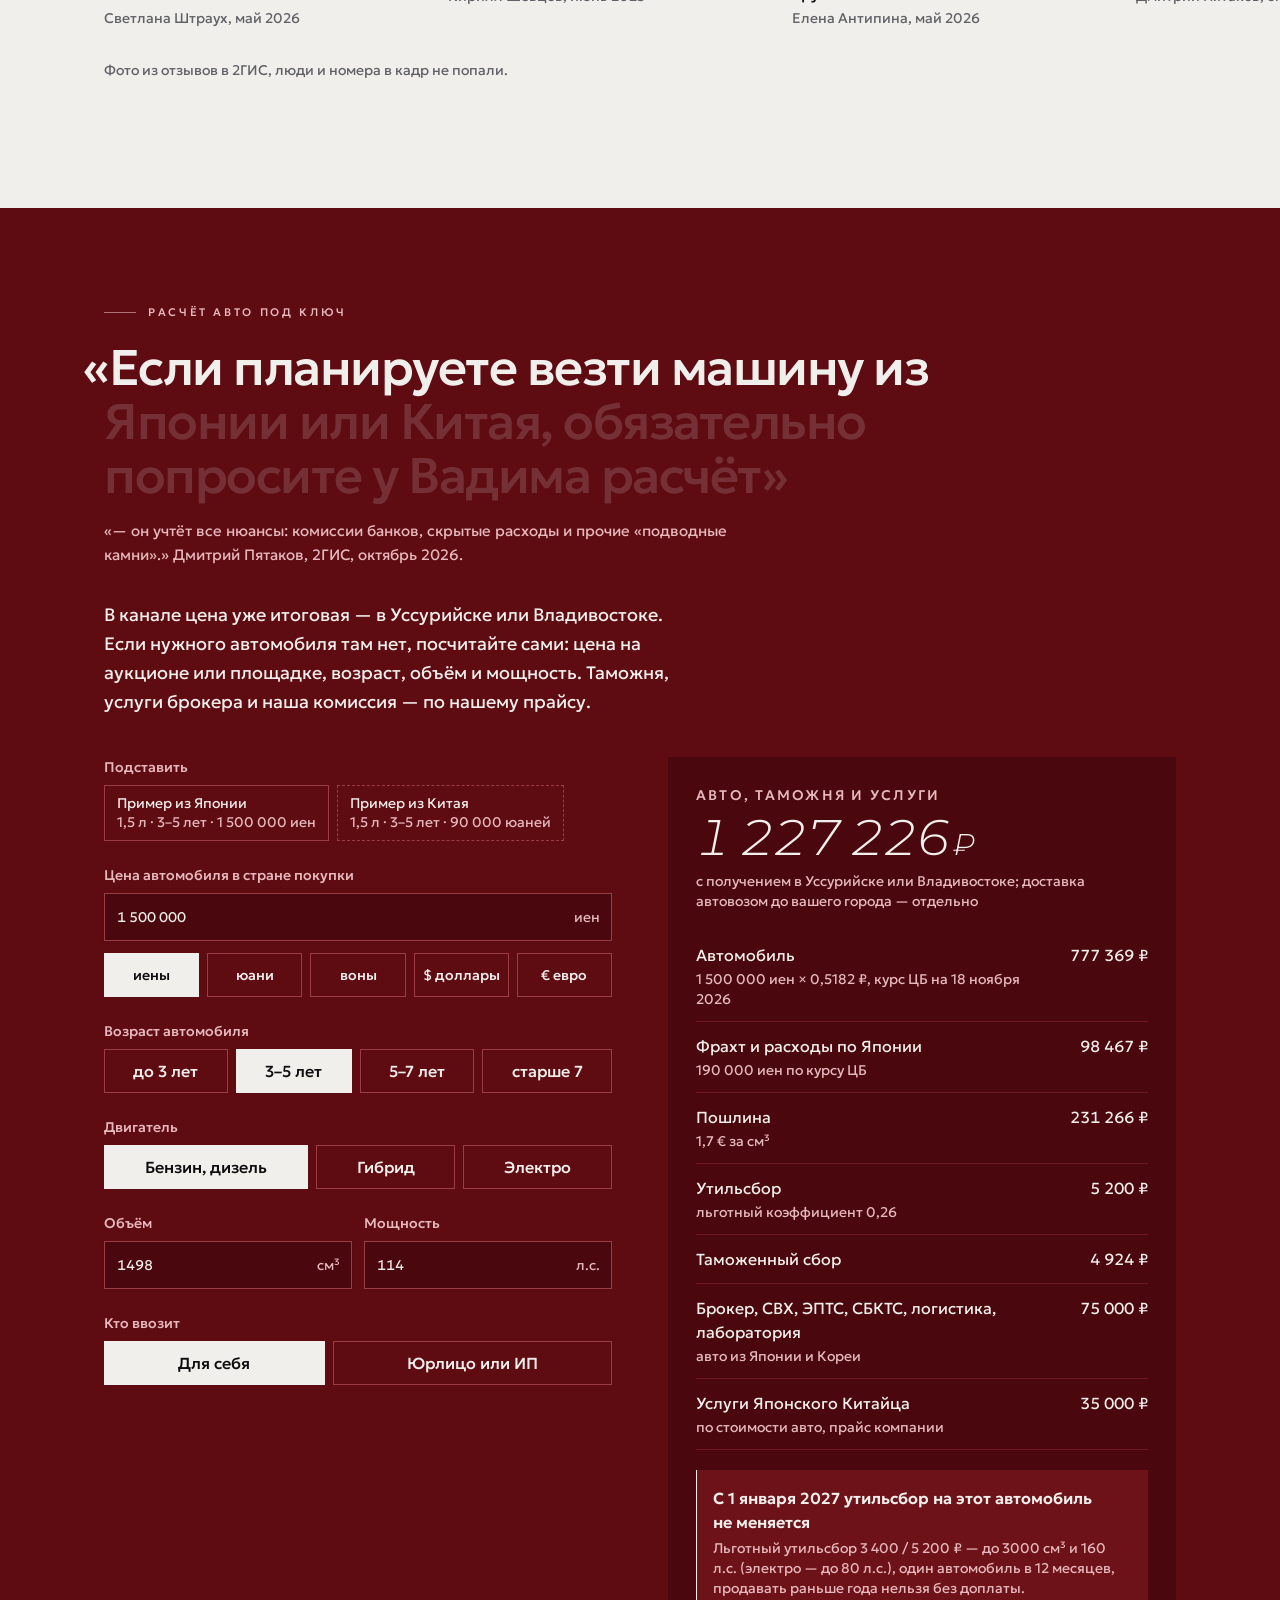
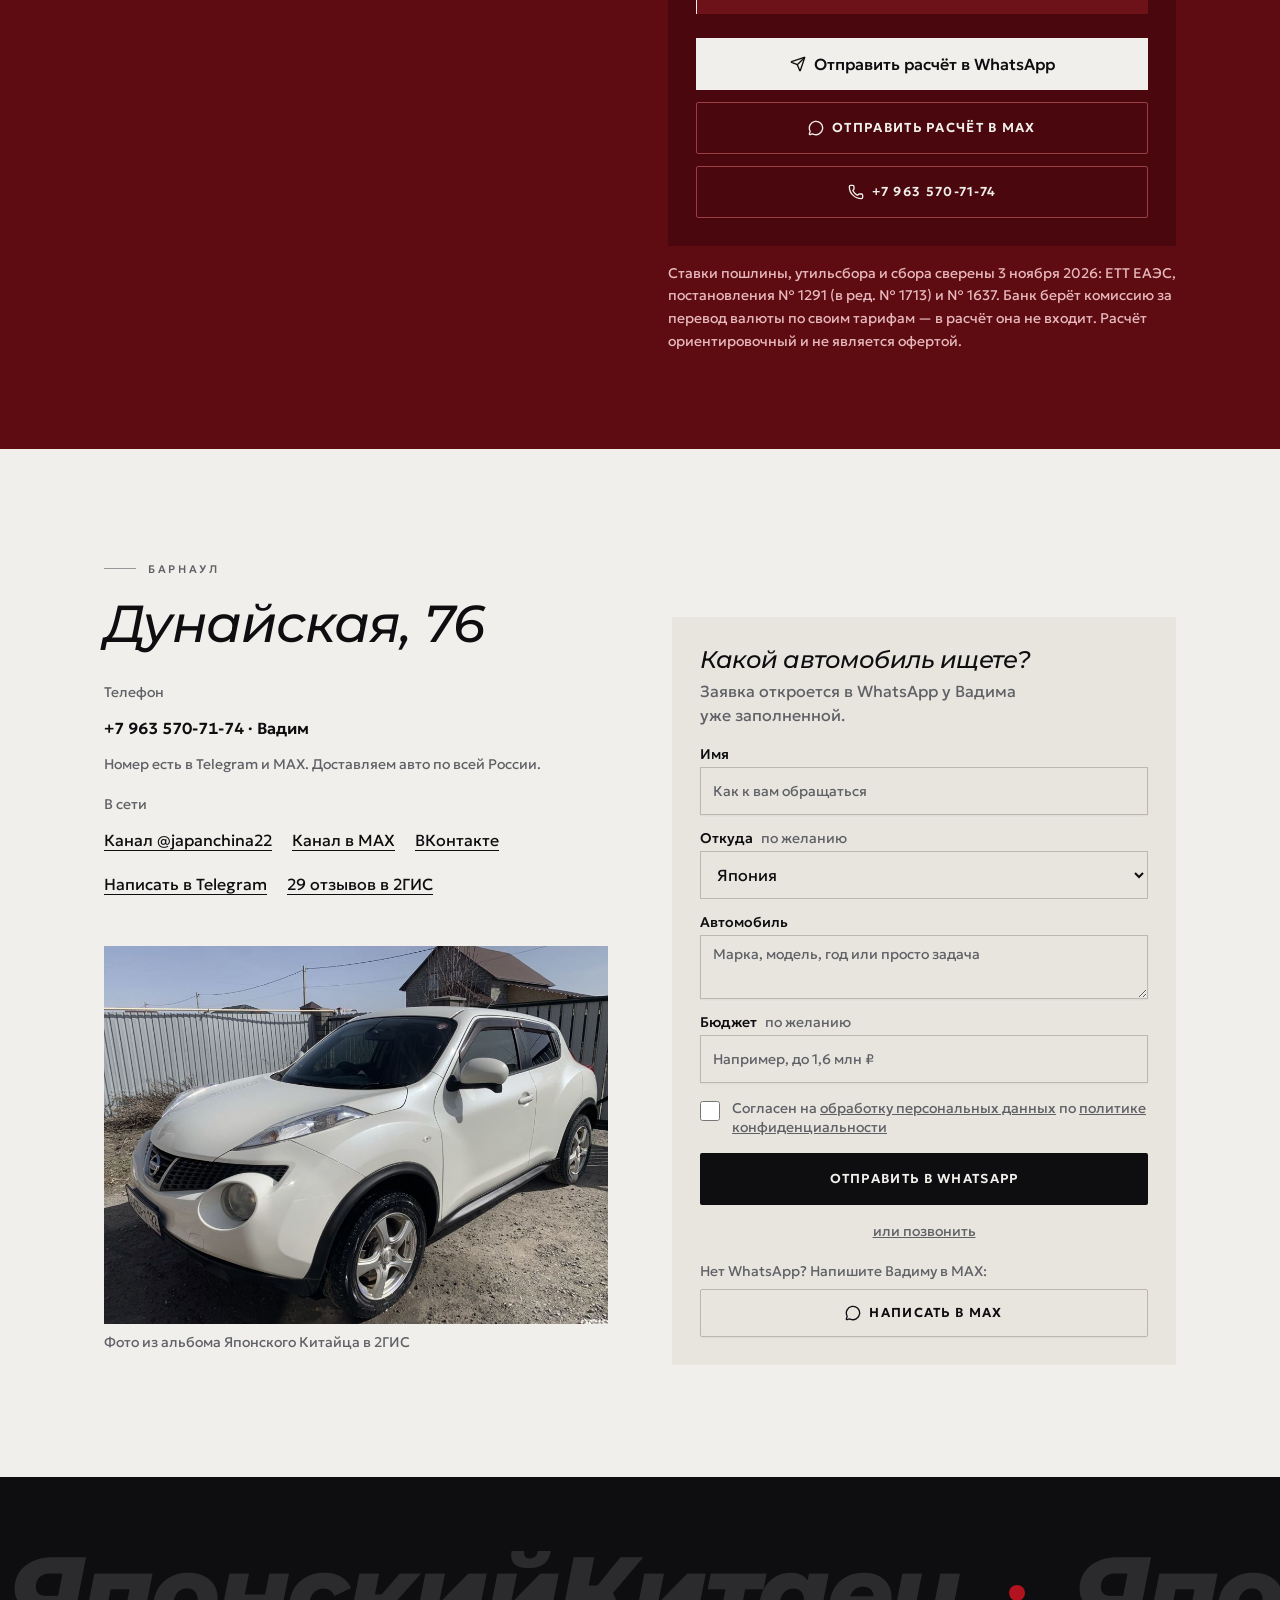
==== commit b8373ffa: "Калькулятор: фрахт и расходы по Японии 160/190/210 тыс. иен по цене авто Claude-Session: https://cla" ====
--- a/index.html
+++ b/index.html
@@ -4,13 +4,13 @@
 <meta charset="utf-8">
 <meta name="viewport" content="width=device-width, initial-scale=1, viewport-fit=cover">
 <meta name="generator" content="yadro-studio">
+
 <title>Японский Китаец — автомобили под заказ из Японии, Китая и Кореи, Барнаул</title>
-<link rel="canonical" href="https://japanchina.ru/">
 <meta name="description" content="Японский Китаец, Барнаул: автомобили под заказ с аукционов Японии и площадок Китая и Кореи, доставка по всей России. Поиск авто из канала с итоговой ценой, стоимость услуг, расчёт таможни и утильсбора 2027.">
 <meta property="og:type" content="website">
 <meta property="og:title" content="Японский Китаец — автомобили из Японии, Китая и Кореи, Барнаул">
 <meta property="og:description" content="Поиск авто из канала с ценами, стоимость услуг и расчёт таможни. Работаем по договору, доставка по всей России.">
-<meta property="og:url" content="https://japanchina.ru/">
+<link rel="canonical" href="https://japanchina.ru/"><meta property="og:url" content="https://japanchina.ru/">
 <meta property="og:image" content="https://japanchina.ru/img/og.jpg">
 <meta name="theme-color" content="#0e0e10">
 <link rel="icon" href="favicon.svg" type="image/svg+xml">
@@ -20,7 +20,7 @@
 <link rel="preload" as="image" href="img/hero.jpg" fetchpriority="high">
 <link rel="preload" as="font" type="font/woff2" crossorigin href="./assets/montserrat-cyrillic-wght-italic-CVbpa0t4.woff2">
 <link rel="preload" as="font" type="font/woff2" crossorigin href="./assets/geologica-cyrillic-wght-normal-DbeVG3Ps.woff2">
-  <script type="module" crossorigin src="./assets/index-Brz_kYIa.js"></script>
+  <script type="module" crossorigin src="./assets/index-BZaIfH0I.js"></script>
   <link rel="stylesheet" crossorigin href="./assets/index-D5WiGdxb.css">
 <noscript><style>[style*="opacity:0"]{opacity:1!important;filter:none!important;transform:none!important}</style></noscript></head>
 <body>
@@ -36,6 +36,6 @@
 от 35 000 ₽" style="opacity:1"><span class="sr-only">Наша комиссия —
 от 35 000 ₽</span><span class="block" aria-hidden="true" style="opacity:0;filter:blur(10px);transform:translateY(20px)">Наша комиссия —</span><span class="block" aria-hidden="true" style="opacity:0;filter:blur(10px);transform:translateY(20px)">от 35 000 ₽</span></h2><p class="mt-5 max-w-2xl text-lg leading-relaxed text-muted-foreground">Зависит от страны и стоимости автомобиля. Сумма фиксируется в договоре.</p><div class="mt-10 grid gap-4 md:grid-cols-2 md:gap-6"><div class="border border-border bg-card p-5 md:p-7" style="opacity:0;filter:blur(6px);transform:translateY(-6px)"><h3 class="font-display text-[24px] font-semibold italic leading-none md:text-[30px]">Авто из <!-- -->Китая и Кореи</h3><dl class="mt-5"><div class="flex items-baseline justify-between gap-4 border-b border-border py-3.5"><dt class="text-[16px]">Авто до 2 000 000 ₽</dt><dd class="num shrink-0 text-[26px] leading-none md:text-[32px]">50 000 ₽</dd></div><div class="flex items-baseline justify-between gap-4 border-b border-border py-3.5"><dt class="text-[16px]">от 2 000 000 до 4 000 000 ₽</dt><dd class="num shrink-0 text-[26px] leading-none md:text-[32px]">75 000 ₽</dd></div><div class="flex items-baseline justify-between gap-4 border-b border-border py-3.5"><dt class="text-[16px]">свыше 4 000 000 ₽</dt><dd class="num shrink-0 text-[26px] leading-none md:text-[32px]">100 000 ₽</dd></div></dl></div><div class="border border-border bg-card p-5 md:p-7" style="opacity:0;filter:blur(6px);transform:translateY(-6px)"><h3 class="font-display text-[24px] font-semibold italic leading-none md:text-[30px]">Авто из <!-- -->Японии</h3><dl class="mt-5"><div class="flex items-baseline justify-between gap-4 border-b border-border py-3.5"><dt class="text-[16px]">Авто до 1 500 000 ₽</dt><dd class="num shrink-0 text-[26px] leading-none md:text-[32px]">35 000 ₽</dd></div><div class="flex items-baseline justify-between gap-4 border-b border-border py-3.5"><dt class="text-[16px]">от 1 500 000 ₽</dt><dd class="num shrink-0 text-[26px] leading-none md:text-[32px]">50 000 ₽</dd></div></dl></div></div><div class="mt-4 border border-border p-5 md:mt-6 md:p-7" style="opacity:0;filter:blur(6px);transform:translateY(-6px)"><p class="text-[15px] text-muted-foreground">Брокер, склад СВХ, ЭПТС, СБКТС, логистика, лаборатория</p><div class="mt-3 grid gap-3 sm:grid-cols-2"><p class="flex items-baseline justify-between gap-4 border-b border-border pb-3 sm:block sm:border-0 sm:pb-0"><span class="text-[16px]">Авто из Китая</span><span class="num shrink-0 text-[26px] leading-none sm:mt-2 sm:block md:text-[32px]">55 000 ₽</span></p><p class="flex items-baseline justify-between gap-4 border-b border-border pb-3 sm:block sm:border-0 sm:pb-0"><span class="text-[16px]">Авто из Японии и Кореи</span><span class="num shrink-0 text-[26px] leading-none sm:mt-2 sm:block md:text-[32px]">75 000 ₽</span></p></div></div><div class="mt-10 grid gap-6 border-t border-border pt-8 md:grid-cols-[minmax(0,7fr)_minmax(0,5fr)] md:gap-12"><div><p class="font-display text-[26px] font-semibold italic leading-tight md:text-[34px]">Доставляем авто по всей России</p><p class="mt-3 text-[16px] leading-relaxed text-muted-foreground">Заберите автомобиль сами в Уссурийске или Владивостоке — стоянка во Владивостоке бесплатная. Или доставим автовозом в ваш город: стоимость назовём по запросу.</p></div><div class="grid content-start gap-2.5"><a href="#calc" data-slot="button" data-variant="default" data-size="lg" class="inline-flex shrink-0 items-center justify-center gap-2 font-medium whitespace-nowrap transition-all outline-none focus-visible:border-ring focus-visible:ring-[3px] focus-visible:ring-ring/50 disabled:pointer-events-none disabled:opacity-50 aria-invalid:border-destructive aria-invalid:ring-destructive/20 dark:aria-invalid:ring-destructive/40 [&amp;_svg]:pointer-events-none [&amp;_svg]:shrink-0 [&amp;_svg:not([class*=&#x27;size-&#x27;])]:size-4 bg-primary text-primary-foreground hover:bg-primary/90 rounded-md px-6 has-[&gt;svg]:px-4 h-13 text-base active:scale-[0.97]">Посчитать авто под ключ</a><a href="https://wa.me/79635707174?text=%D0%97%D0%B4%D1%80%D0%B0%D0%B2%D1%81%D1%82%D0%B2%D1%83%D0%B9%D1%82%D0%B5!%20%D0%9F%D0%B8%D1%88%D1%83%20%D1%81%20%D1%81%D0%B0%D0%B9%D1%82%D0%B0%20%D0%AF%D0%BF%D0%BE%D0%BD%D1%81%D0%BA%D0%BE%D0%B3%D0%BE%20%D0%9A%D0%B8%D1%82%D0%B0%D0%B9%D1%86%D0%B0.%20%D0%A1%D0%BA%D0%BE%D0%BB%D1%8C%D0%BA%D0%BE%20%D0%B1%D1%83%D0%B4%D0%B5%D1%82%20%D1%81%D1%82%D0%BE%D0%B8%D1%82%D1%8C%20%D0%B4%D0%BE%D1%81%D1%82%D0%B0%D0%B2%D0%BA%D0%B0%20%D0%B0%D0%B2%D1%82%D0%BE%D0%B2%D0%BE%D0%B7%D0%BE%D0%BC%20%D0%B4%D0%BE%20%D0%BC%D0%BE%D0%B5%D0%B3%D0%BE%20%D0%B3%D0%BE%D1%80%D0%BE%D0%B4%D0%B0%3F" target="_blank" rel="noopener" data-slot="button" data-variant="outline" data-size="lg" class="inline-flex shrink-0 items-center justify-center gap-2 text-sm font-medium whitespace-nowrap transition-all outline-none focus-visible:border-ring focus-visible:ring-[3px] focus-visible:ring-ring/50 disabled:pointer-events-none disabled:opacity-50 aria-invalid:border-destructive aria-invalid:ring-destructive/20 dark:aria-invalid:ring-destructive/40 [&amp;_svg]:pointer-events-none [&amp;_svg]:shrink-0 [&amp;_svg:not([class*=&#x27;size-&#x27;])]:size-4 border shadow-xs hover:text-accent-foreground dark:border-input dark:bg-input/30 dark:hover:bg-input/50 rounded-md px-6 has-[&gt;svg]:px-4 h-12 border-border bg-transparent text-foreground hover:bg-white/5 active:scale-[0.97]">Узнать доставку до вашего города</a><a href="https://max.ru/u/f9LHodD0cOKlFnq1Lm5C0RJWU4kNJ1_e2Y_D4_sEE4pSa6UY5ubHSHsWmGk" target="_blank" rel="noopener" data-slot="button" data-variant="outline" data-size="lg" class="inline-flex shrink-0 items-center justify-center gap-2 text-sm font-medium whitespace-nowrap transition-all outline-none focus-visible:border-ring focus-visible:ring-[3px] focus-visible:ring-ring/50 disabled:pointer-events-none disabled:opacity-50 aria-invalid:border-destructive aria-invalid:ring-destructive/20 dark:aria-invalid:ring-destructive/40 [&amp;_svg]:pointer-events-none [&amp;_svg]:shrink-0 [&amp;_svg:not([class*=&#x27;size-&#x27;])]:size-4 border shadow-xs hover:text-accent-foreground dark:border-input dark:bg-input/30 dark:hover:bg-input/50 rounded-md px-6 has-[&gt;svg]:px-4 h-12 active:scale-[0.97] border-border bg-transparent text-foreground hover:bg-white/5"><svg xmlns="http://www.w3.org/2000/svg" width="24" height="24" viewBox="0 0 24 24" fill="none" stroke="currentColor" stroke-width="2" stroke-linecap="round" stroke-linejoin="round" class="lucide lucide-message-circle" aria-hidden="true"><path d="M2.992 16.342a2 2 0 0 1 .094 1.167l-1.065 3.29a1 1 0 0 0 1.236 1.168l3.413-.998a2 2 0 0 1 1.099.092 10 10 0 1 0-4.777-4.719"></path></svg> <!-- -->Узнать доставку в MAX</a></div></div></div></section><section id="people" class="mx-auto max-w-6xl scroll-mt-4 px-5 pt-20 md:px-10 md:pt-32"><p class="flex items-center gap-3 text-[11px] font-medium uppercase tracking-[0.24em] text-muted-foreground "><span aria-hidden="true" class="h-px w-8 shrink-0 bg-current opacity-60"></span>Кого благодарят по имени</p><p class="mt-6 max-w-2xl text-lg leading-relaxed">«огромная благодарность моему старому знакомому Вадиму и его жене Екатерине»</p><p class="mt-2 text-sm text-muted-foreground">Александр Дёмин, 2ГИС, октябрь 2026</p><div class="mt-12 grid gap-14 md:grid-cols-2 md:gap-12"><div style="opacity:0;filter:blur(6px);transform:translateY(-6px)"><h3 class="font-display text-[56px] font-[700] leading-[0.9] tracking-[-0.03em] md:text-[96px]">Вадим</h3><p class="mt-3 flex items-center gap-1.5 text-base text-muted-foreground"><span aria-hidden="true" class="mr-1.5 size-1.5 rounded-full bg-[var(--red)]"></span>в <span class="inline-block tracking-wider tabular-nums dark:text-white font-semibold text-foreground">0</span> <!-- -->отзывах из 29</p><div class="mt-6 grid gap-5 border-t border-foreground/15 pt-5"><div><blockquote class="text-lg leading-snug">«<!-- -->в машинах разбирается ооооочень хорошо, я прислушивался ко всем его советам<!-- -->»</blockquote><p class="mt-1 text-sm text-muted-foreground">Роман Давыдов, ноябрь 2026</p></div><div><blockquote class="text-lg leading-snug">«<!-- -->Опытный мужик, шарит в этой теме!!!<!-- -->»</blockquote><p class="mt-1 text-sm text-muted-foreground">Дмитрий Пятаков, октябрь 2026</p></div></div></div><div style="opacity:0;filter:blur(6px);transform:translateY(-6px)"><h3 class="font-display text-[56px] font-[700] leading-[0.9] tracking-[-0.03em] md:text-[96px]">Екатерина</h3><p class="mt-3 flex items-center gap-1.5 text-base text-muted-foreground"><span aria-hidden="true" class="mr-1.5 size-1.5 rounded-full bg-[var(--red)]"></span>в <span class="inline-block tracking-wider tabular-nums dark:text-white font-semibold text-foreground">0</span> <!-- -->отзывах — всегда рядом с Вадимом</p><div class="mt-6 grid gap-5 border-t border-foreground/15 pt-5"><div><blockquote class="text-lg leading-snug">«<!-- -->Особенно хотелось бы отметить Екатерину, вежливая, целеустремленная, имеет подход ко всем клиентам.<!-- -->»</blockquote><p class="mt-1 text-sm text-muted-foreground">Светлана Штраух, май 2026</p></div><div><blockquote class="text-lg leading-snug">«<!-- -->Екатерина,и Вадим профессионалы своего дела<!-- -->»</blockquote><p class="mt-1 text-sm text-muted-foreground">Black Jeck, декабрь 2025</p></div></div></div></div></section><div id="night" class="mt-20 scroll-mt-4 md:mt-32"><section class="screen-dark relative scroll-mt-4" aria-labelledby="night-h"><div class="mx-auto max-w-6xl px-5 pb-20 pt-20 md:px-10 md:pb-32 md:pt-28"><p class="flex items-center gap-3 text-[11px] font-medium uppercase tracking-[0.24em] text-muted-foreground"><span aria-hidden="true" class="h-px w-8 bg-current opacity-60"></span>Владивосток, ночь</p><div class="md:sticky md:top-10"><p class="num mt-6 flex items-baseline text-[31vw] leading-[0.8] md:text-[240px]" aria-label="Три часа ночи — три часа десять минут"><span aria-hidden="true">03</span><span aria-hidden="true" class="mx-[0.02em] text-[var(--red-bright)]">:</span><span aria-hidden="true" class="inline-block w-[1.12em] tabular-nums">00</span></p></div><div class="mt-10 grid gap-10 md:mt-16 md:grid-cols-[minmax(0,7fr)_minmax(0,5fr)] md:gap-16"><div><p class="max-w-xl text-lg leading-relaxed text-muted-foreground">Паром из Японии задержал шторм, во Владивостоке автомобиль не хотели отдавать. Роман позвонил Вадиму.</p><h2 id="night-h" class="hang quote-h mt-6 text-[29px] leading-[1.08] md:text-[46px]"><span class="sr-only">«мне пришлось звонить в три часа ночи Вадиму иииииии через 10 минут я ехал на собственном автомобиле»</span><span aria-hidden="true"><span style="opacity:0.16">«мне<!-- --> </span><span style="opacity:0.16">пришлось<!-- --> </span><span style="opacity:0.16">звонить<!-- --> </span><span style="opacity:0.16">в<!-- --> </span><span style="opacity:0.16">три<!-- --> </span><span style="opacity:0.16">часа<!-- --> </span><span style="opacity:0.16">ночи<!-- --> </span><span style="opacity:0.16">Вадиму<!-- --> </span><span style="opacity:0.16">иииииии<!-- --> </span><span style="opacity:0.16">через<!-- --> </span><span style="opacity:0.16">10<!-- --> </span><span style="opacity:0.16">минут<!-- --> </span><span style="opacity:0.16">я<!-- --> </span><span style="opacity:0.16">ехал<!-- --> </span><span style="opacity:0.16">на<!-- --> </span><span style="opacity:0.16">собственном<!-- --> </span><span style="opacity:0.16">автомобиле»<!-- --> </span></span></h2><p class="mt-6 text-sm text-muted-foreground">Роман Давыдов, 2ГИС, 3 ноября 2026. «От момента заключения договора до пригона авто получилось 1,5 месяца.»</p></div><figure class="self-end"><img src="img/car/r000_0.jpg" alt="Автомобиль Романа из Японии, фото из его отзыва" loading="lazy" decoding="async" width="900" height="851" class="aspect-square w-full object-cover"/><figcaption class="mt-2 text-sm text-muted-foreground">Его автомобиль: «по состоянию и комплектации только положительные эмоции». Фото из отзыва в 2ГИС</figcaption></figure></div></div></section></div><section id="cars" class="scroll-mt-4 pt-20 md:pt-32"><div class="mx-auto max-w-6xl px-5 md:px-10"><p class="flex items-center gap-3 text-[11px] font-medium uppercase tracking-[0.24em] text-muted-foreground "><span aria-hidden="true" class="h-px w-8 shrink-0 bg-current opacity-60"></span>Уже у владельцев</p><h2 class="whitespace-pre-wrap mt-5 max-w-3xl font-display text-[30px] leading-[1.05] md:text-[48px]" aria-label="Их автомобили —
 их словами" style="opacity:1"><span class="sr-only">Их автомобили —
-их словами</span><span class="block" aria-hidden="true" style="opacity:0;filter:blur(10px);transform:translateY(20px)">Их автомобили —</span><span class="block" aria-hidden="true" style="opacity:0;filter:blur(10px);transform:translateY(20px)">их словами</span></h2></div><div class="rail mt-10 flex snap-x snap-mandatory gap-3 overflow-x-auto px-5 pb-2 md:gap-6 md:px-[max(2.5rem,calc((100vw-72rem)/2+2.5rem))]"><figure class="w-[74vw] max-w-[21rem] shrink-0 snap-center md:w-[20rem]"><p class="tag mb-3 text-[var(--metal)]"><b>01</b>/ <!-- -->09</p><img src="img/car/r010_0.jpg" alt="Автомобиль клиента, фото из отзыва в 2ГИС: Светлана Штраух, май 2026" loading="lazy" decoding="async" width="675" height="900" class="aspect-[4/5] w-full object-cover"/><figcaption class="mt-3"><p class="text-[16px] leading-snug">«<!-- -->HAVAL M6+ 2022Г пробег 36000 Идеальное состояние автомобиля и салона.<!-- -->»</p><p class="mt-1 text-sm text-muted-foreground">Светлана Штраух, май 2026</p></figcaption></figure><figure class="w-[74vw] max-w-[21rem] shrink-0 snap-center md:w-[20rem]"><p class="tag mb-3 text-[var(--metal)]"><b>02</b>/ <!-- -->09</p><img src="img/car/r024_0.jpg" alt="Автомобиль клиента, фото из отзыва в 2ГИС: Кирилл Шевцов, июнь 2025" loading="lazy" decoding="async" width="675" height="900" class="aspect-[4/5] w-full object-cover"/><figcaption class="mt-3"><p class="text-[16px] leading-snug">«<!-- -->Подобрали автомобиль точно в мои запросы и даже лучше!<!-- -->»</p><p class="mt-1 text-sm text-muted-foreground">Кирилл Шевцов, июнь 2025</p></figcaption></figure><figure class="w-[74vw] max-w-[21rem] shrink-0 snap-center md:w-[20rem]"><p class="tag mb-3 text-[var(--metal)]"><b>03</b>/ <!-- -->09</p><img src="img/car/r012_0.jpg" alt="Автомобиль клиента, фото из отзыва в 2ГИС: Елена Антипина, май 2026" loading="lazy" decoding="async" width="900" height="675" class="aspect-[4/5] w-full object-cover"/><figcaption class="mt-3"><p class="text-[16px] leading-snug">«<!-- -->Остались крайне довольны всем, начиная от оформления и заканчивая вручением авто.<!-- -->»</p><p class="mt-1 text-sm text-muted-foreground">Елена Антипина, май 2026</p></figcaption></figure><figure class="w-[74vw] max-w-[21rem] shrink-0 snap-center md:w-[20rem]"><p class="tag mb-3 text-[var(--metal)]"><b>04</b>/ <!-- -->09</p><img src="img/car/r005_0.jpg" alt="Автомобиль клиента, фото из отзыва в 2ГИС: Дмитрий Пятаков, октябрь 2026" loading="lazy" decoding="async" width="675" height="900" class="aspect-[4/5] w-full object-cover"/><figcaption class="mt-3"><p class="text-[16px] leading-snug">«<!-- -->Машину искали долго, но в итоге купили именно то, что хотели.<!-- -->»</p><p class="mt-1 text-sm text-muted-foreground">Дмитрий Пятаков, октябрь 2026</p></figcaption></figure><figure class="w-[74vw] max-w-[21rem] shrink-0 snap-center md:w-[20rem]"><p class="tag mb-3 text-[var(--metal)]"><b>05</b>/ <!-- -->09</p><img src="img/car/r014_0.jpg" alt="Автомобиль клиента, фото из отзыва в 2ГИС: Дмитрий Донов, март 2026" loading="lazy" decoding="async" width="900" height="675" class="aspect-[4/5] w-full object-cover"/><figcaption class="mt-3"><p class="text-[16px] leading-snug">«<!-- -->Был определенный бюджет, определенная комплектация! Подобрали все как хотел!<!-- -->»</p><p class="mt-1 text-sm text-muted-foreground">Дмитрий Донов, март 2026</p></figcaption></figure><figure class="w-[74vw] max-w-[21rem] shrink-0 snap-center md:w-[20rem]"><p class="tag mb-3 text-[var(--metal)]"><b>06</b>/ <!-- -->09</p><img src="img/car/r015_0.jpg" alt="Автомобиль клиента, фото из отзыва в 2ГИС: Алексей Иванин, февраль 2026" loading="lazy" decoding="async" width="900" height="663" class="aspect-[4/5] w-full object-cover"/><figcaption class="mt-3"><p class="text-[16px] leading-snug">«<!-- -->Начиная от подборки авто до привоза на автовозе полное сопровождение.<!-- -->»</p><p class="mt-1 text-sm text-muted-foreground">Алексей Иванин, февраль 2026</p></figcaption></figure><figure class="w-[74vw] max-w-[21rem] shrink-0 snap-center md:w-[20rem]"><p class="tag mb-3 text-[var(--metal)]"><b>07</b>/ <!-- -->09</p><img src="img/car/r019_2.jpg" alt="Автомобиль клиента, фото из отзыва в 2ГИС: Юлия Жданова, ноябрь 2025" loading="lazy" decoding="async" width="675" height="900" class="aspect-[4/5] w-full object-cover"/><figcaption class="mt-3"><p class="text-[16px] leading-snug">«<!-- -->Сам авто пришёл даже лучше, чем я ожидала.<!-- -->»</p><p class="mt-1 text-sm text-muted-foreground">Юлия Жданова, ноябрь 2025</p></figcaption></figure><figure class="w-[74vw] max-w-[21rem] shrink-0 snap-center md:w-[20rem]"><p class="tag mb-3 text-[var(--metal)]"><b>08</b>/ <!-- -->09</p><img src="img/car/r002_0.jpg" alt="Автомобиль клиента, фото из отзыва в 2ГИС: Евгения, октябрь 2026" loading="lazy" decoding="async" width="900" height="675" class="aspect-[4/5] w-full object-cover"/><figcaption class="mt-3"><p class="text-[16px] leading-snug">«<!-- -->Машину доставили, все прошло спокойно и без лишних хлопот.<!-- -->»</p><p class="mt-1 text-sm text-muted-foreground">Евгения, октябрь 2026</p></figcaption></figure><figure class="w-[74vw] max-w-[21rem] shrink-0 snap-center md:w-[20rem]"><p class="tag mb-3 text-[var(--metal)]"><b>09</b>/ <!-- -->09</p><img src="img/car/r009_0.jpg" alt="Автомобиль клиента, фото из отзыва в 2ГИС: Виталий, июнь 2026" loading="lazy" decoding="async" width="405" height="900" class="aspect-[4/5] w-full object-cover"/><figcaption class="mt-3"><p class="text-[16px] leading-snug">«<!-- -->Автомобиль купили по всем заявленным параметрам по очень хорошей цене.<!-- -->»</p><p class="mt-1 text-sm text-muted-foreground">Виталий, июнь 2026</p></figcaption></figure></div><p class="mx-auto mt-6 max-w-6xl px-5 text-sm text-muted-foreground md:px-10">Фото из отзывов в 2ГИС, люди и номера в кадр не попали.</p></section><section id="calc" class="screen-red mt-20 scroll-mt-4 md:mt-32"><div class="mx-auto max-w-6xl px-5 py-16 md:px-10 md:py-24"><p class="flex items-center gap-3 text-[11px] font-medium uppercase tracking-[0.24em] text-muted-foreground "><span aria-hidden="true" class="h-px w-8 shrink-0 bg-current opacity-60"></span>Расчёт авто под ключ</p><h2 class="hang quote-h mt-5 max-w-4xl text-[29px] leading-[1.08] md:text-[50px]"><span class="sr-only">«Если планируете везти машину из Японии или Китая, обязательно попросите у Вадима расчёт»</span><span aria-hidden="true"><span style="opacity:0.16">«Если<!-- --> </span><span style="opacity:0.16">планируете<!-- --> </span><span style="opacity:0.16">везти<!-- --> </span><span style="opacity:0.16">машину<!-- --> </span><span style="opacity:0.16">из<!-- --> </span><span style="opacity:0.16">Японии<!-- --> </span><span style="opacity:0.16">или<!-- --> </span><span style="opacity:0.16">Китая,<!-- --> </span><span style="opacity:0.16">обязательно<!-- --> </span><span style="opacity:0.16">попросите<!-- --> </span><span style="opacity:0.16">у<!-- --> </span><span style="opacity:0.16">Вадима<!-- --> </span><span style="opacity:0.16">расчёт»<!-- --> </span></span></h2><p class="mt-4 max-w-2xl text-[15px] leading-relaxed text-muted-foreground">«— он учтёт все нюансы: комиссии банков, скрытые расходы и прочие «подводные камни».» Дмитрий Пятаков, 2ГИС, октябрь 2026.</p><p class="mt-8 max-w-xl text-lg leading-relaxed">В канале цена уже итоговая — в Уссурийске или Владивостоке. Если нужного автомобиля там нет, посчитайте сами: цена на аукционе или площадке, возраст, объём и мощность. Таможня, услуги брокера и наша комиссия — по нашему прайсу.</p><div class="mt-10"><div class="grid gap-10 md:grid-cols-[minmax(0,1fr)_minmax(0,1fr)] md:gap-14"><div class="grid content-start gap-6"><div class="grid gap-2"><p class="text-sm font-medium text-muted-foreground">Подставить</p><div class="flex flex-wrap gap-2"><button type="button" class="min-h-11 rounded-md border border-input px-3 py-2 text-left text-sm leading-snug transition-[background-color,transform] duration-200 hover:bg-muted active:scale-[0.97]">Пример из Японии<span class="block text-muted-foreground">1,5 л · 3–5 лет · 1 500 000 иен</span></button><button type="button" class="min-h-11 rounded-md border border-dashed border-input px-3 py-2 text-left text-sm leading-snug transition-[background-color,transform] duration-200 hover:bg-muted active:scale-[0.97]">Пример из Китая<span class="block text-muted-foreground">1,5 л · 3–5 лет · 90 000 юаней</span></button></div></div><div class="grid gap-3"><div class="grid gap-2"><label for="c-price" class="text-sm font-medium text-muted-foreground">Цена автомобиля в стране покупки</label><div class="relative"><input data-slot="input" class="w-full min-w-0 rounded-md border border-input px-3 py-1 shadow-xs transition-[color,box-shadow] outline-none selection:bg-primary selection:text-primary-foreground file:inline-flex file:h-7 file:border-0 file:bg-transparent file:text-sm file:font-medium file:text-foreground placeholder:text-muted-foreground disabled:pointer-events-none disabled:cursor-not-allowed disabled:opacity-50 md:text-sm dark:bg-input/30 focus-visible:border-ring focus-visible:ring-[3px] focus-visible:ring-ring/50 aria-invalid:border-destructive aria-invalid:ring-destructive/20 dark:aria-invalid:ring-destructive/40 h-12 bg-card pr-14 text-lg tabular-nums" id="c-price" inputMode="decimal" autoComplete="off" aria-invalid="false" value="1 500 000"/><span class="pointer-events-none absolute inset-y-0 right-3 grid place-items-center text-sm text-muted-foreground">иен</span></div></div><div dir="ltr" role="radiogroup" data-slot="toggle-group" data-variant="outline" data-spacing="2" style="outline:none;--gap:2" class="group/toggle-group flex items-center gap-[--spacing(var(--gap))] rounded-md data-[spacing=default]:data-[variant=outline]:shadow-xs w-full flex-wrap" aria-label="Валюта" tabindex="-1"><button type="button" data-state="on" role="radio" aria-checked="true" data-slot="toggle-group-item" data-variant="outline" data-spacing="2" class="inline-flex items-center justify-center gap-2 font-medium whitespace-nowrap transition-[color,background-color,border-color,box-shadow,transform] duration-200 outline-none active:scale-[0.97] focus-visible:border-ring focus-visible:ring-[3px] focus-visible:ring-ring/50 disabled:pointer-events-none disabled:opacity-50 aria-invalid:border-destructive aria-invalid:ring-destructive/20 data-[state=on]:bg-primary data-[state=on]:text-primary-foreground [&amp;_svg]:pointer-events-none [&amp;_svg]:shrink-0 [&amp;_svg:not([class*=&#x27;size-&#x27;])]:size-4 border border-input bg-transparent hover:bg-accent hover:text-accent-foreground data-[state=on]:border-primary h-11 w-auto min-w-0 focus:z-10 focus-visible:z-10 data-[spacing=0]:rounded-none data-[spacing=0]:shadow-none data-[spacing=0]:first:rounded-l-md data-[spacing=0]:last:rounded-r-md data-[spacing=0]:data-[variant=outline]:border-l-0 data-[spacing=0]:data-[variant=outline]:first:border-l flex-1 rounded-md px-2 text-sm" tabindex="-1" data-radix-collection-item="">иены</button><button type="button" data-state="off" role="radio" aria-checked="false" data-slot="toggle-group-item" data-variant="outline" data-spacing="2" class="inline-flex items-center justify-center gap-2 font-medium whitespace-nowrap transition-[color,background-color,border-color,box-shadow,transform] duration-200 outline-none active:scale-[0.97] focus-visible:border-ring focus-visible:ring-[3px] focus-visible:ring-ring/50 disabled:pointer-events-none disabled:opacity-50 aria-invalid:border-destructive aria-invalid:ring-destructive/20 data-[state=on]:bg-primary data-[state=on]:text-primary-foreground [&amp;_svg]:pointer-events-none [&amp;_svg]:shrink-0 [&amp;_svg:not([class*=&#x27;size-&#x27;])]:size-4 border border-input bg-transparent hover:bg-accent hover:text-accent-foreground data-[state=on]:border-primary h-11 w-auto min-w-0 focus:z-10 focus-visible:z-10 data-[spacing=0]:rounded-none data-[spacing=0]:shadow-none data-[spacing=0]:first:rounded-l-md data-[spacing=0]:last:rounded-r-md data-[spacing=0]:data-[variant=outline]:border-l-0 data-[spacing=0]:data-[variant=outline]:first:border-l flex-1 rounded-md px-2 text-sm" tabindex="-1" data-radix-collection-item="">юани</button><button type="button" data-state="off" role="radio" aria-checked="false" data-slot="toggle-group-item" data-variant="outline" data-spacing="2" class="inline-flex items-center justify-center gap-2 font-medium whitespace-nowrap transition-[color,background-color,border-color,box-shadow,transform] duration-200 outline-none active:scale-[0.97] focus-visible:border-ring focus-visible:ring-[3px] focus-visible:ring-ring/50 disabled:pointer-events-none disabled:opacity-50 aria-invalid:border-destructive aria-invalid:ring-destructive/20 data-[state=on]:bg-primary data-[state=on]:text-primary-foreground [&amp;_svg]:pointer-events-none [&amp;_svg]:shrink-0 [&amp;_svg:not([class*=&#x27;size-&#x27;])]:size-4 border border-input bg-transparent hover:bg-accent hover:text-accent-foreground data-[state=on]:border-primary h-11 w-auto min-w-0 focus:z-10 focus-visible:z-10 data-[spacing=0]:rounded-none data-[spacing=0]:shadow-none data-[spacing=0]:first:rounded-l-md data-[spacing=0]:last:rounded-r-md data-[spacing=0]:data-[variant=outline]:border-l-0 data-[spacing=0]:data-[variant=outline]:first:border-l flex-1 rounded-md px-2 text-sm" tabindex="-1" data-radix-collection-item="">воны</button><button type="button" data-state="off" role="radio" aria-checked="false" data-slot="toggle-group-item" data-variant="outline" data-spacing="2" class="inline-flex items-center justify-center gap-2 font-medium whitespace-nowrap transition-[color,background-color,border-color,box-shadow,transform] duration-200 outline-none active:scale-[0.97] focus-visible:border-ring focus-visible:ring-[3px] focus-visible:ring-ring/50 disabled:pointer-events-none disabled:opacity-50 aria-invalid:border-destructive aria-invalid:ring-destructive/20 data-[state=on]:bg-primary data-[state=on]:text-primary-foreground [&amp;_svg]:pointer-events-none [&amp;_svg]:shrink-0 [&amp;_svg:not([class*=&#x27;size-&#x27;])]:size-4 border border-input bg-transparent hover:bg-accent hover:text-accent-foreground data-[state=on]:border-primary h-11 w-auto min-w-0 focus:z-10 focus-visible:z-10 data-[spacing=0]:rounded-none data-[spacing=0]:shadow-none data-[spacing=0]:first:rounded-l-md data-[spacing=0]:last:rounded-r-md data-[spacing=0]:data-[variant=outline]:border-l-0 data-[spacing=0]:data-[variant=outline]:first:border-l flex-1 rounded-md px-2 text-sm" tabindex="-1" data-radix-collection-item="">$ доллары</button><button type="button" data-state="off" role="radio" aria-checked="false" data-slot="toggle-group-item" data-variant="outline" data-spacing="2" class="inline-flex items-center justify-center gap-2 font-medium whitespace-nowrap transition-[color,background-color,border-color,box-shadow,transform] duration-200 outline-none active:scale-[0.97] focus-visible:border-ring focus-visible:ring-[3px] focus-visible:ring-ring/50 disabled:pointer-events-none disabled:opacity-50 aria-invalid:border-destructive aria-invalid:ring-destructive/20 data-[state=on]:bg-primary data-[state=on]:text-primary-foreground [&amp;_svg]:pointer-events-none [&amp;_svg]:shrink-0 [&amp;_svg:not([class*=&#x27;size-&#x27;])]:size-4 border border-input bg-transparent hover:bg-accent hover:text-accent-foreground data-[state=on]:border-primary h-11 w-auto min-w-0 focus:z-10 focus-visible:z-10 data-[spacing=0]:rounded-none data-[spacing=0]:shadow-none data-[spacing=0]:first:rounded-l-md data-[spacing=0]:last:rounded-r-md data-[spacing=0]:data-[variant=outline]:border-l-0 data-[spacing=0]:data-[variant=outline]:first:border-l flex-1 rounded-md px-2 text-sm" tabindex="-1" data-radix-collection-item="">€ евро</button></div></div><div class="grid gap-2"><p class="text-sm font-medium text-muted-foreground">Возраст автомобиля</p><div dir="ltr" role="radiogroup" data-slot="toggle-group" data-variant="outline" data-spacing="2" style="outline:none;--gap:2" class="group/toggle-group flex items-center gap-[--spacing(var(--gap))] rounded-md data-[spacing=default]:data-[variant=outline]:shadow-xs w-full flex-wrap" tabindex="-1"><button type="button" data-state="off" role="radio" aria-checked="false" data-slot="toggle-group-item" data-variant="outline" data-spacing="2" class="inline-flex items-center justify-center gap-2 text-base font-medium whitespace-nowrap transition-[color,background-color,border-color,box-shadow,transform] duration-200 outline-none active:scale-[0.97] focus-visible:border-ring focus-visible:ring-[3px] focus-visible:ring-ring/50 disabled:pointer-events-none disabled:opacity-50 aria-invalid:border-destructive aria-invalid:ring-destructive/20 data-[state=on]:bg-primary data-[state=on]:text-primary-foreground [&amp;_svg]:pointer-events-none [&amp;_svg]:shrink-0 [&amp;_svg:not([class*=&#x27;size-&#x27;])]:size-4 border border-input bg-transparent hover:bg-accent hover:text-accent-foreground data-[state=on]:border-primary h-11 w-auto min-w-0 focus:z-10 focus-visible:z-10 data-[spacing=0]:rounded-none data-[spacing=0]:shadow-none data-[spacing=0]:first:rounded-l-md data-[spacing=0]:last:rounded-r-md data-[spacing=0]:data-[variant=outline]:border-l-0 data-[spacing=0]:data-[variant=outline]:first:border-l flex-auto rounded-md px-3" tabindex="-1" data-radix-collection-item="">до 3 лет</button><button type="button" data-state="on" role="radio" aria-checked="true" data-slot="toggle-group-item" data-variant="outline" data-spacing="2" class="inline-flex items-center justify-center gap-2 text-base font-medium whitespace-nowrap transition-[color,background-color,border-color,box-shadow,transform] duration-200 outline-none active:scale-[0.97] focus-visible:border-ring focus-visible:ring-[3px] focus-visible:ring-ring/50 disabled:pointer-events-none disabled:opacity-50 aria-invalid:border-destructive aria-invalid:ring-destructive/20 data-[state=on]:bg-primary data-[state=on]:text-primary-foreground [&amp;_svg]:pointer-events-none [&amp;_svg]:shrink-0 [&amp;_svg:not([class*=&#x27;size-&#x27;])]:size-4 border border-input bg-transparent hover:bg-accent hover:text-accent-foreground data-[state=on]:border-primary h-11 w-auto min-w-0 focus:z-10 focus-visible:z-10 data-[spacing=0]:rounded-none data-[spacing=0]:shadow-none data-[spacing=0]:first:rounded-l-md data-[spacing=0]:last:rounded-r-md data-[spacing=0]:data-[variant=outline]:border-l-0 data-[spacing=0]:data-[variant=outline]:first:border-l flex-auto rounded-md px-3" tabindex="-1" data-radix-collection-item="">3–5 лет</button><button type="button" data-state="off" role="radio" aria-checked="false" data-slot="toggle-group-item" data-variant="outline" data-spacing="2" class="inline-flex items-center justify-center gap-2 text-base font-medium whitespace-nowrap transition-[color,background-color,border-color,box-shadow,transform] duration-200 outline-none active:scale-[0.97] focus-visible:border-ring focus-visible:ring-[3px] focus-visible:ring-ring/50 disabled:pointer-events-none disabled:opacity-50 aria-invalid:border-destructive aria-invalid:ring-destructive/20 data-[state=on]:bg-primary data-[state=on]:text-primary-foreground [&amp;_svg]:pointer-events-none [&amp;_svg]:shrink-0 [&amp;_svg:not([class*=&#x27;size-&#x27;])]:size-4 border border-input bg-transparent hover:bg-accent hover:text-accent-foreground data-[state=on]:border-primary h-11 w-auto min-w-0 focus:z-10 focus-visible:z-10 data-[spacing=0]:rounded-none data-[spacing=0]:shadow-none data-[spacing=0]:first:rounded-l-md data-[spacing=0]:last:rounded-r-md data-[spacing=0]:data-[variant=outline]:border-l-0 data-[spacing=0]:data-[variant=outline]:first:border-l flex-auto rounded-md px-3" tabindex="-1" data-radix-collection-item="">5–7 лет</button><button type="button" data-state="off" role="radio" aria-checked="false" data-slot="toggle-group-item" data-variant="outline" data-spacing="2" class="inline-flex items-center justify-center gap-2 text-base font-medium whitespace-nowrap transition-[color,background-color,border-color,box-shadow,transform] duration-200 outline-none active:scale-[0.97] focus-visible:border-ring focus-visible:ring-[3px] focus-visible:ring-ring/50 disabled:pointer-events-none disabled:opacity-50 aria-invalid:border-destructive aria-invalid:ring-destructive/20 data-[state=on]:bg-primary data-[state=on]:text-primary-foreground [&amp;_svg]:pointer-events-none [&amp;_svg]:shrink-0 [&amp;_svg:not([class*=&#x27;size-&#x27;])]:size-4 border border-input bg-transparent hover:bg-accent hover:text-accent-foreground data-[state=on]:border-primary h-11 w-auto min-w-0 focus:z-10 focus-visible:z-10 data-[spacing=0]:rounded-none data-[spacing=0]:shadow-none data-[spacing=0]:first:rounded-l-md data-[spacing=0]:last:rounded-r-md data-[spacing=0]:data-[variant=outline]:border-l-0 data-[spacing=0]:data-[variant=outline]:first:border-l flex-auto rounded-md px-3" tabindex="-1" data-radix-collection-item="">старше 7</button></div></div><div class="grid gap-2"><p class="text-sm font-medium text-muted-foreground">Двигатель</p><div dir="ltr" role="radiogroup" data-slot="toggle-group" data-variant="outline" data-spacing="2" style="outline:none;--gap:2" class="group/toggle-group flex items-center gap-[--spacing(var(--gap))] rounded-md data-[spacing=default]:data-[variant=outline]:shadow-xs w-full flex-wrap" tabindex="-1"><button type="button" data-state="on" role="radio" aria-checked="true" data-slot="toggle-group-item" data-variant="outline" data-spacing="2" class="inline-flex items-center justify-center gap-2 text-base font-medium whitespace-nowrap transition-[color,background-color,border-color,box-shadow,transform] duration-200 outline-none active:scale-[0.97] focus-visible:border-ring focus-visible:ring-[3px] focus-visible:ring-ring/50 disabled:pointer-events-none disabled:opacity-50 aria-invalid:border-destructive aria-invalid:ring-destructive/20 data-[state=on]:bg-primary data-[state=on]:text-primary-foreground [&amp;_svg]:pointer-events-none [&amp;_svg]:shrink-0 [&amp;_svg:not([class*=&#x27;size-&#x27;])]:size-4 border border-input bg-transparent hover:bg-accent hover:text-accent-foreground data-[state=on]:border-primary h-11 w-auto min-w-0 focus:z-10 focus-visible:z-10 data-[spacing=0]:rounded-none data-[spacing=0]:shadow-none data-[spacing=0]:first:rounded-l-md data-[spacing=0]:last:rounded-r-md data-[spacing=0]:data-[variant=outline]:border-l-0 data-[spacing=0]:data-[variant=outline]:first:border-l flex-auto rounded-md px-3" tabindex="-1" data-radix-collection-item="">Бензин, дизель</button><button type="button" data-state="off" role="radio" aria-checked="false" data-slot="toggle-group-item" data-variant="outline" data-spacing="2" class="inline-flex items-center justify-center gap-2 text-base font-medium whitespace-nowrap transition-[color,background-color,border-color,box-shadow,transform] duration-200 outline-none active:scale-[0.97] focus-visible:border-ring focus-visible:ring-[3px] focus-visible:ring-ring/50 disabled:pointer-events-none disabled:opacity-50 aria-invalid:border-destructive aria-invalid:ring-destructive/20 data-[state=on]:bg-primary data-[state=on]:text-primary-foreground [&amp;_svg]:pointer-events-none [&amp;_svg]:shrink-0 [&amp;_svg:not([class*=&#x27;size-&#x27;])]:size-4 border border-input bg-transparent hover:bg-accent hover:text-accent-foreground data-[state=on]:border-primary h-11 w-auto min-w-0 focus:z-10 focus-visible:z-10 data-[spacing=0]:rounded-none data-[spacing=0]:shadow-none data-[spacing=0]:first:rounded-l-md data-[spacing=0]:last:rounded-r-md data-[spacing=0]:data-[variant=outline]:border-l-0 data-[spacing=0]:data-[variant=outline]:first:border-l flex-auto rounded-md px-3" tabindex="-1" data-radix-collection-item="">Гибрид</button><button type="button" data-state="off" role="radio" aria-checked="false" data-slot="toggle-group-item" data-variant="outline" data-spacing="2" class="inline-flex items-center justify-center gap-2 text-base font-medium whitespace-nowrap transition-[color,background-color,border-color,box-shadow,transform] duration-200 outline-none active:scale-[0.97] focus-visible:border-ring focus-visible:ring-[3px] focus-visible:ring-ring/50 disabled:pointer-events-none disabled:opacity-50 aria-invalid:border-destructive aria-invalid:ring-destructive/20 data-[state=on]:bg-primary data-[state=on]:text-primary-foreground [&amp;_svg]:pointer-events-none [&amp;_svg]:shrink-0 [&amp;_svg:not([class*=&#x27;size-&#x27;])]:size-4 border border-input bg-transparent hover:bg-accent hover:text-accent-foreground data-[state=on]:border-primary h-11 w-auto min-w-0 focus:z-10 focus-visible:z-10 data-[spacing=0]:rounded-none data-[spacing=0]:shadow-none data-[spacing=0]:first:rounded-l-md data-[spacing=0]:last:rounded-r-md data-[spacing=0]:data-[variant=outline]:border-l-0 data-[spacing=0]:data-[variant=outline]:first:border-l flex-auto rounded-md px-3" tabindex="-1" data-radix-collection-item="">Электро</button></div></div><div class="grid grid-cols-2 gap-3"><div class="grid gap-2"><label for="c-cc" class="text-sm font-medium text-muted-foreground">Объём</label><div class="relative"><input data-slot="input" class="w-full min-w-0 rounded-md border border-input px-3 py-1 shadow-xs transition-[color,box-shadow] outline-none selection:bg-primary selection:text-primary-foreground file:inline-flex file:h-7 file:border-0 file:bg-transparent file:text-sm file:font-medium file:text-foreground placeholder:text-muted-foreground disabled:pointer-events-none disabled:cursor-not-allowed disabled:opacity-50 md:text-sm dark:bg-input/30 focus-visible:border-ring focus-visible:ring-[3px] focus-visible:ring-ring/50 aria-invalid:border-destructive aria-invalid:ring-destructive/20 dark:aria-invalid:ring-destructive/40 h-12 bg-card pr-14 text-lg tabular-nums" id="c-cc" inputMode="decimal" autoComplete="off" aria-invalid="false" value="1498"/><span class="pointer-events-none absolute inset-y-0 right-3 grid place-items-center text-sm text-muted-foreground">см³</span></div></div><div class="grid gap-2"><label for="c-hp" class="text-sm font-medium text-muted-foreground">Мощность</label><div class="relative"><input data-slot="input" class="w-full min-w-0 rounded-md border border-input px-3 py-1 shadow-xs transition-[color,box-shadow] outline-none selection:bg-primary selection:text-primary-foreground file:inline-flex file:h-7 file:border-0 file:bg-transparent file:text-sm file:font-medium file:text-foreground placeholder:text-muted-foreground disabled:pointer-events-none disabled:cursor-not-allowed disabled:opacity-50 md:text-sm dark:bg-input/30 focus-visible:border-ring focus-visible:ring-[3px] focus-visible:ring-ring/50 aria-invalid:border-destructive aria-invalid:ring-destructive/20 dark:aria-invalid:ring-destructive/40 h-12 bg-card pr-14 text-lg tabular-nums" id="c-hp" inputMode="decimal" autoComplete="off" aria-invalid="false" value="114"/><span class="pointer-events-none absolute inset-y-0 right-3 grid place-items-center text-sm text-muted-foreground">л.с.</span></div></div></div><div class="grid gap-2"><p class="text-sm font-medium text-muted-foreground">Кто ввозит</p><div dir="ltr" role="radiogroup" data-slot="toggle-group" data-variant="outline" data-spacing="2" style="outline:none;--gap:2" class="group/toggle-group flex items-center gap-[--spacing(var(--gap))] rounded-md data-[spacing=default]:data-[variant=outline]:shadow-xs w-full flex-wrap" tabindex="-1"><button type="button" data-state="on" role="radio" aria-checked="true" data-slot="toggle-group-item" data-variant="outline" data-spacing="2" class="inline-flex items-center justify-center gap-2 text-base font-medium whitespace-nowrap transition-[color,background-color,border-color,box-shadow,transform] duration-200 outline-none active:scale-[0.97] focus-visible:border-ring focus-visible:ring-[3px] focus-visible:ring-ring/50 disabled:pointer-events-none disabled:opacity-50 aria-invalid:border-destructive aria-invalid:ring-destructive/20 data-[state=on]:bg-primary data-[state=on]:text-primary-foreground [&amp;_svg]:pointer-events-none [&amp;_svg]:shrink-0 [&amp;_svg:not([class*=&#x27;size-&#x27;])]:size-4 border border-input bg-transparent hover:bg-accent hover:text-accent-foreground data-[state=on]:border-primary h-11 w-auto min-w-0 focus:z-10 focus-visible:z-10 data-[spacing=0]:rounded-none data-[spacing=0]:shadow-none data-[spacing=0]:first:rounded-l-md data-[spacing=0]:last:rounded-r-md data-[spacing=0]:data-[variant=outline]:border-l-0 data-[spacing=0]:data-[variant=outline]:first:border-l flex-auto rounded-md px-3" tabindex="-1" data-radix-collection-item="">Для себя</button><button type="button" data-state="off" role="radio" aria-checked="false" data-slot="toggle-group-item" data-variant="outline" data-spacing="2" class="inline-flex items-center justify-center gap-2 text-base font-medium whitespace-nowrap transition-[color,background-color,border-color,box-shadow,transform] duration-200 outline-none active:scale-[0.97] focus-visible:border-ring focus-visible:ring-[3px] focus-visible:ring-ring/50 disabled:pointer-events-none disabled:opacity-50 aria-invalid:border-destructive aria-invalid:ring-destructive/20 data-[state=on]:bg-primary data-[state=on]:text-primary-foreground [&amp;_svg]:pointer-events-none [&amp;_svg]:shrink-0 [&amp;_svg:not([class*=&#x27;size-&#x27;])]:size-4 border border-input bg-transparent hover:bg-accent hover:text-accent-foreground data-[state=on]:border-primary h-11 w-auto min-w-0 focus:z-10 focus-visible:z-10 data-[spacing=0]:rounded-none data-[spacing=0]:shadow-none data-[spacing=0]:first:rounded-l-md data-[spacing=0]:last:rounded-r-md data-[spacing=0]:data-[variant=outline]:border-l-0 data-[spacing=0]:data-[variant=outline]:first:border-l flex-auto rounded-md px-3" tabindex="-1" data-radix-collection-item="">Юрлицо или ИП</button></div></div></div><div class="md:sticky md:top-20 md:self-start"><div class="rounded-md bg-card p-5 md:p-7"><p class="text-sm font-medium uppercase tracking-[0.16em] text-muted-foreground">Авто, таможня и услуги</p><p class="mt-2 num text-[34px] leading-none md:text-[50px]"><span class="tabular-nums">1 128 759</span><span class="ml-1 text-[0.6em]">₽</span></p><p class="mt-2 text-sm text-muted-foreground">с получением в Уссурийске или Владивостоке; доставка автовозом до вашего города — отдельно</p><dl class="mt-5"><div class="border-b border-border/70 py-3 flex items-baseline justify-between gap-4"><dt class="text-base">Автомобиль<span class="mt-0.5 block text-sm text-muted-foreground">1 500 000 иен × 0,5182 ₽, курс ЦБ на 18 ноября 2026</span></dt><dd class="text-base tabular-nums shrink-0 text-right">777 369 ₽</dd></div><div class="border-b border-border/70 py-3 flex items-baseline justify-between gap-4"><dt class="text-base">Пошлина<span class="mt-0.5 block text-sm text-muted-foreground">1,7 € за см³</span></dt><dd class="text-base tabular-nums shrink-0 text-right">231 266 ₽</dd></div><div class="border-b border-border/70 py-3 flex items-baseline justify-between gap-4"><dt class="text-base">Утильсбор<span class="mt-0.5 block text-sm text-muted-foreground">льготный коэффициент 0,26</span></dt><dd class="text-base tabular-nums shrink-0 text-right">5 200 ₽</dd></div><div class="border-b border-border/70 py-3 flex items-baseline justify-between gap-4"><dt class="text-base">Таможенный сбор</dt><dd class="text-base tabular-nums shrink-0 text-right">4 924 ₽</dd></div><div class="border-b border-border/70 py-3 flex items-baseline justify-between gap-4"><dt class="text-base">Брокер, СВХ, ЭПТС, СБКТС, логистика, лаборатория<span class="mt-0.5 block text-sm text-muted-foreground">авто из Японии и Кореи</span></dt><dd class="text-base tabular-nums shrink-0 text-right">75 000 ₽</dd></div><div class="border-b border-border/70 py-3 flex items-baseline justify-between gap-4"><dt class="text-base">Услуги Японского Китайца<span class="mt-0.5 block text-sm text-muted-foreground">по стоимости авто, прайс компании</span></dt><dd class="text-base tabular-nums shrink-0 text-right">35 000 ₽</dd></div></dl><div class="mt-5 rounded-sm border-l border-[var(--brick)] bg-muted p-4" aria-live="polite" style="opacity:1;transform:none"><p class="font-semibold">С 1 января 2027 утильсбор на этот автомобиль не меняется</p><p class="mt-1 text-sm text-muted-foreground">Льготный утильсбор 3 400 / 5 200 ₽ — до 3000 см³ и 160 л.с. (электро — до 80 л.с.), один автомобиль в 12 месяцев, продавать раньше года нельзя без доплаты.</p></div><div class="mt-6 grid gap-3"><button data-slot="drawer-trigger" data-variant="default" data-size="lg" class="inline-flex shrink-0 items-center justify-center gap-2 font-medium whitespace-nowrap transition-all outline-none focus-visible:border-ring focus-visible:ring-[3px] focus-visible:ring-ring/50 disabled:pointer-events-none disabled:opacity-50 aria-invalid:border-destructive aria-invalid:ring-destructive/20 dark:aria-invalid:ring-destructive/40 [&amp;_svg]:pointer-events-none [&amp;_svg]:shrink-0 [&amp;_svg:not([class*=&#x27;size-&#x27;])]:size-4 bg-primary text-primary-foreground hover:bg-primary/90 rounded-md px-6 has-[&gt;svg]:px-4 h-13 text-base active:scale-[0.97]" type="button" aria-haspopup="dialog" aria-expanded="false" data-state="closed"><svg xmlns="http://www.w3.org/2000/svg" width="24" height="24" viewBox="0 0 24 24" fill="none" stroke="currentColor" stroke-width="2" stroke-linecap="round" stroke-linejoin="round" class="lucide lucide-send" aria-hidden="true"><path d="M14.536 21.686a.5.5 0 0 0 .937-.024l6.5-19a.496.496 0 0 0-.635-.635l-19 6.5a.5.5 0 0 0-.024.937l7.93 3.18a2 2 0 0 1 1.112 1.11z"></path><path d="m21.854 2.147-10.94 10.939"></path></svg> Отправить расчёт в WhatsApp</button><a href="https://max.ru/u/f9LHodD0cOKlFnq1Lm5C0RJWU4kNJ1_e2Y_D4_sEE4pSa6UY5ubHSHsWmGk" target="_blank" rel="noopener" data-slot="button" data-variant="outline" data-size="lg" class="inline-flex shrink-0 items-center justify-center gap-2 font-medium whitespace-nowrap transition-all outline-none focus-visible:border-ring focus-visible:ring-[3px] focus-visible:ring-ring/50 disabled:pointer-events-none disabled:opacity-50 aria-invalid:border-destructive aria-invalid:ring-destructive/20 dark:aria-invalid:ring-destructive/40 [&amp;_svg]:pointer-events-none [&amp;_svg]:shrink-0 [&amp;_svg:not([class*=&#x27;size-&#x27;])]:size-4 border shadow-xs hover:text-accent-foreground dark:border-input dark:bg-input/30 dark:hover:bg-input/50 rounded-md px-6 has-[&gt;svg]:px-4 active:scale-[0.97] bg-transparent text-foreground h-13 border-input text-base hover:bg-muted"><svg xmlns="http://www.w3.org/2000/svg" width="24" height="24" viewBox="0 0 24 24" fill="none" stroke="currentColor" stroke-width="2" stroke-linecap="round" stroke-linejoin="round" class="lucide lucide-message-circle" aria-hidden="true"><path d="M2.992 16.342a2 2 0 0 1 .094 1.167l-1.065 3.29a1 1 0 0 0 1.236 1.168l3.413-.998a2 2 0 0 1 1.099.092 10 10 0 1 0-4.777-4.719"></path></svg> <!-- -->Отправить расчёт в MAX</a><a href="tel:+79635707174" data-slot="button" data-variant="outline" data-size="lg" class="inline-flex shrink-0 items-center justify-center gap-2 font-medium whitespace-nowrap transition-all outline-none focus-visible:border-ring focus-visible:ring-[3px] focus-visible:ring-ring/50 disabled:pointer-events-none disabled:opacity-50 aria-invalid:border-destructive aria-invalid:ring-destructive/20 dark:aria-invalid:ring-destructive/40 [&amp;_svg]:pointer-events-none [&amp;_svg]:shrink-0 [&amp;_svg:not([class*=&#x27;size-&#x27;])]:size-4 border shadow-xs hover:text-accent-foreground dark:border-input dark:bg-input/30 dark:hover:bg-input/50 rounded-md px-6 has-[&gt;svg]:px-4 h-13 border-input bg-transparent text-base text-foreground hover:bg-muted active:scale-[0.97]"><svg xmlns="http://www.w3.org/2000/svg" width="24" height="24" viewBox="0 0 24 24" fill="none" stroke="currentColor" stroke-width="2" stroke-linecap="round" stroke-linejoin="round" class="lucide lucide-phone" aria-hidden="true"><path d="M13.832 16.568a1 1 0 0 0 1.213-.303l.355-.465A2 2 0 0 1 17 15h3a2 2 0 0 1 2 2v3a2 2 0 0 1-2 2A18 18 0 0 1 2 4a2 2 0 0 1 2-2h3a2 2 0 0 1 2 2v3a2 2 0 0 1-.8 1.6l-.468.351a1 1 0 0 0-.292 1.233 14 14 0 0 0 6.392 6.384"></path></svg> <!-- -->+7 963 570-71-74</a></div></div><p class="mt-4 text-sm leading-relaxed text-muted-foreground">Ставки пошлины, утильсбора и сбора сверены <!-- -->3 ноября 2026<!-- -->: ЕТТ ЕАЭС, постановления № 1291 (в ред. № 1713) и № 1637. Банк берёт комиссию за перевод валюты по своим тарифам — в расчёт она не входит. Расчёт ориентировочный и не является офертой.</p></div></div></div></div></section><section id="book" class="mx-auto grid max-w-6xl scroll-mt-4 gap-10 px-5 pt-20 md:grid-cols-2 md:gap-16 md:px-10 md:pt-28"><div><p class="flex items-center gap-3 text-[11px] font-medium uppercase tracking-[0.24em] text-muted-foreground "><span aria-hidden="true" class="h-px w-8 shrink-0 bg-current opacity-60"></span>Барнаул</p><h2 class="mt-5 font-display text-[34px] leading-[1.02] md:text-[52px]">Дунайская, 76</h2><dl class="mt-8 grid gap-5 text-base"><div><dt class="text-sm text-muted-foreground">Телефон</dt><dd class="mt-1 grid gap-1"><a class="inline-flex min-h-11 items-center font-semibold tabular-nums underline-offset-4 hover:underline" href="tel:+79635707174">+7 963 570-71-74<!-- --> · Вадим</a><span class="text-sm text-muted-foreground">Номер есть в Telegram и MAX. Доставляем авто по всей России.</span></dd></div><div><dt class="text-sm text-muted-foreground">В сети</dt><dd class="mt-1 flex flex-wrap gap-x-5"><a class="inline-flex min-h-11 items-center underline underline-offset-4" href="https://t.me/japanchina22" target="_blank" rel="noopener">Канал @japanchina22</a><a class="inline-flex min-h-11 items-center underline underline-offset-4" href="https://max.ru/id222300449790_biz" target="_blank" rel="noopener">Канал в MAX</a><a class="inline-flex min-h-11 items-center underline underline-offset-4" href="https://vk.ru/japanchina22" target="_blank" rel="noopener">ВКонтакте</a><a class="inline-flex min-h-11 items-center underline underline-offset-4" href="https://t.me/+79635707174" target="_blank" rel="noopener">Написать в Telegram</a><a class="inline-flex min-h-11 items-center underline underline-offset-4" href="https://2gis.ru/barnaul/firm/70000001099849589" target="_blank" rel="noopener">29 отзывов в 2ГИС</a></dd></div></dl><figure class="mt-10"><img src="img/office.jpg" alt="Nissan Juke, фото Японского Китайца в 2ГИС" loading="lazy" decoding="async" width="1000" height="722" class="aspect-[4/3] w-full object-cover"/><figcaption class="mt-2 text-sm text-muted-foreground">Фото из альбома Японского Китайца в 2ГИС</figcaption></figure></div><div class="md:pt-14"><div class="bg-card p-5 md:p-7"><h3 class="font-display text-[24px] font-semibold leading-tight">Какой автомобиль ищете?</h3><p class="mt-1 text-base text-muted-foreground">Заявка откроется в WhatsApp у Вадима уже заполненной.</p><form noValidate="" class="grid gap-4 mt-5"><div class="grid gap-1.5"><label data-slot="label" class="flex items-center gap-2 text-sm leading-none font-medium select-none group-data-[disabled=true]:pointer-events-none group-data-[disabled=true]:opacity-50 peer-disabled:cursor-not-allowed peer-disabled:opacity-50" for="f-name">Имя</label><input type="text" data-slot="input" class="w-full min-w-0 rounded-md border border-input bg-transparent px-3 py-1 shadow-xs transition-[color,box-shadow] outline-none selection:bg-primary selection:text-primary-foreground file:inline-flex file:h-7 file:border-0 file:bg-transparent file:text-sm file:font-medium file:text-foreground placeholder:text-muted-foreground disabled:pointer-events-none disabled:cursor-not-allowed disabled:opacity-50 md:text-sm dark:bg-input/30 focus-visible:border-ring focus-visible:ring-[3px] focus-visible:ring-ring/50 aria-invalid:border-destructive aria-invalid:ring-destructive/20 dark:aria-invalid:ring-destructive/40 h-12 text-base" id="f-name" placeholder="Как к вам обращаться" name="name"/></div><div class="grid gap-1.5"><label data-slot="label" class="flex items-center gap-2 text-sm leading-none font-medium select-none group-data-[disabled=true]:pointer-events-none group-data-[disabled=true]:opacity-50 peer-disabled:cursor-not-allowed peer-disabled:opacity-50" for="f-country">Откуда<span class="font-normal text-muted-foreground">по желанию</span></label><select id="f-country" name="country" class="h-12 w-full rounded-md border border-input bg-transparent px-3 text-base"><option selected="">Япония</option><option>Китай</option><option>Корея</option><option>Пока не знаю</option></select></div><div class="grid gap-1.5"><label data-slot="label" class="flex items-center gap-2 text-sm leading-none font-medium select-none group-data-[disabled=true]:pointer-events-none group-data-[disabled=true]:opacity-50 peer-disabled:cursor-not-allowed peer-disabled:opacity-50" for="f-car">Автомобиль</label><textarea data-slot="textarea" class="flex field-sizing-content min-h-16 w-full rounded-md border border-input bg-transparent px-3 py-2 shadow-xs transition-[color,box-shadow] outline-none placeholder:text-muted-foreground focus-visible:border-ring focus-visible:ring-[3px] focus-visible:ring-ring/50 disabled:cursor-not-allowed disabled:opacity-50 aria-invalid:border-destructive aria-invalid:ring-destructive/20 md:text-sm dark:bg-input/30 dark:aria-invalid:ring-destructive/40 text-base" id="f-car" name="car" placeholder="Марка, модель, год или просто задача" rows="3"></textarea></div><div class="grid gap-1.5"><label data-slot="label" class="flex items-center gap-2 text-sm leading-none font-medium select-none group-data-[disabled=true]:pointer-events-none group-data-[disabled=true]:opacity-50 peer-disabled:cursor-not-allowed peer-disabled:opacity-50" for="f-budget">Бюджет<span class="font-normal text-muted-foreground">по желанию</span></label><input type="text" data-slot="input" class="w-full min-w-0 rounded-md border border-input bg-transparent px-3 py-1 shadow-xs transition-[color,box-shadow] outline-none selection:bg-primary selection:text-primary-foreground file:inline-flex file:h-7 file:border-0 file:bg-transparent file:text-sm file:font-medium file:text-foreground placeholder:text-muted-foreground disabled:pointer-events-none disabled:cursor-not-allowed disabled:opacity-50 md:text-sm dark:bg-input/30 focus-visible:border-ring focus-visible:ring-[3px] focus-visible:ring-ring/50 aria-invalid:border-destructive aria-invalid:ring-destructive/20 dark:aria-invalid:ring-destructive/40 h-12 text-base" id="f-budget" placeholder="Например, до 1,6 млн ₽" name="budget"/></div><label class="flex items-start gap-3 text-sm leading-snug text-muted-foreground"><input type="checkbox" class="mt-0.5 size-5 shrink-0 accent-[var(--primary)]" name="consent"/><span>Согласен на<!-- --> <a class="underline" href="soglasie/">обработку персональных данных</a> <!-- -->по<!-- --> <a class="underline" href="politika/">политике конфиденциальности</a></span></label><p role="alert" aria-live="polite" class="text-sm text-destructive hidden"></p><button data-slot="button" data-variant="default" data-size="lg" class="inline-flex shrink-0 items-center justify-center gap-2 font-medium whitespace-nowrap transition-all outline-none focus-visible:border-ring focus-visible:ring-[3px] focus-visible:ring-ring/50 disabled:pointer-events-none disabled:opacity-50 aria-invalid:border-destructive aria-invalid:ring-destructive/20 dark:aria-invalid:ring-destructive/40 [&amp;_svg]:pointer-events-none [&amp;_svg]:shrink-0 [&amp;_svg:not([class*=&#x27;size-&#x27;])]:size-4 bg-primary text-primary-foreground hover:bg-primary/90 rounded-md px-6 has-[&gt;svg]:px-4 h-13 text-base" type="submit">Отправить в WhatsApp</button><a href="tel:+79635707174" class="text-center text-sm text-muted-foreground underline">или позвонить</a></form><p class="mt-5 text-sm text-muted-foreground">Нет WhatsApp? Напишите Вадиму в MAX:</p><a href="https://max.ru/u/f9LHodD0cOKlFnq1Lm5C0RJWU4kNJ1_e2Y_D4_sEE4pSa6UY5ubHSHsWmGk" target="_blank" rel="noopener" data-slot="button" data-variant="outline" data-size="lg" class="inline-flex shrink-0 items-center justify-center gap-2 text-sm font-medium whitespace-nowrap transition-all outline-none focus-visible:border-ring focus-visible:ring-[3px] focus-visible:ring-ring/50 disabled:pointer-events-none disabled:opacity-50 aria-invalid:border-destructive aria-invalid:ring-destructive/20 dark:aria-invalid:ring-destructive/40 [&amp;_svg]:pointer-events-none [&amp;_svg]:shrink-0 [&amp;_svg:not([class*=&#x27;size-&#x27;])]:size-4 border shadow-xs hover:text-accent-foreground dark:border-input dark:bg-input/30 dark:hover:bg-input/50 rounded-md px-6 has-[&gt;svg]:px-4 h-12 active:scale-[0.97] bg-transparent text-foreground mt-2 w-full border-input hover:bg-muted"><svg xmlns="http://www.w3.org/2000/svg" width="24" height="24" viewBox="0 0 24 24" fill="none" stroke="currentColor" stroke-width="2" stroke-linecap="round" stroke-linejoin="round" class="lucide lucide-message-circle" aria-hidden="true"><path d="M2.992 16.342a2 2 0 0 1 .094 1.167l-1.065 3.29a1 1 0 0 0 1.236 1.168l3.413-.998a2 2 0 0 1 1.099.092 10 10 0 1 0-4.777-4.719"></path></svg> <!-- -->Написать в MAX</a></div></div></section></main><footer class="screen-dark relative z-10 mt-20 md:mt-28"><div aria-hidden="true" class="group flex gap-(--gap) overflow-hidden p-2 flex-row py-10 [--duration:60s] [--gap:3rem] md:py-16"><div class="flex shrink-0 justify-around gap-(--gap) animate-marquee flex-row"><span class="flex items-center gap-12 whitespace-nowrap font-display text-[46px] font-[800] italic leading-none tracking-[-0.03em] text-white/[0.12] md:text-[104px]">ЯпонскийКитаец<span aria-hidden="true" class="size-3 rounded-full bg-[var(--red)] md:size-4"></span></span><span class="flex items-center gap-12 whitespace-nowrap font-display text-[46px] font-[800] italic leading-none tracking-[-0.03em] text-white/[0.12] md:text-[104px]">Япония · Китай · Корея<span aria-hidden="true" class="size-3 rounded-full bg-[var(--red)] md:size-4"></span></span></div><div class="flex shrink-0 justify-around gap-(--gap) animate-marquee flex-row"><span class="flex items-center gap-12 whitespace-nowrap font-display text-[46px] font-[800] italic leading-none tracking-[-0.03em] text-white/[0.12] md:text-[104px]">ЯпонскийКитаец<span aria-hidden="true" class="size-3 rounded-full bg-[var(--red)] md:size-4"></span></span><span class="flex items-center gap-12 whitespace-nowrap font-display text-[46px] font-[800] italic leading-none tracking-[-0.03em] text-white/[0.12] md:text-[104px]">Япония · Китай · Корея<span aria-hidden="true" class="size-3 rounded-full bg-[var(--red)] md:size-4"></span></span></div><div class="flex shrink-0 justify-around gap-(--gap) animate-marquee flex-row"><span class="flex items-center gap-12 whitespace-nowrap font-display text-[46px] font-[800] italic leading-none tracking-[-0.03em] text-white/[0.12] md:text-[104px]">ЯпонскийКитаец<span aria-hidden="true" class="size-3 rounded-full bg-[var(--red)] md:size-4"></span></span><span class="flex items-center gap-12 whitespace-nowrap font-display text-[46px] font-[800] italic leading-none tracking-[-0.03em] text-white/[0.12] md:text-[104px]">Япония · Китай · Корея<span aria-hidden="true" class="size-3 rounded-full bg-[var(--red)] md:size-4"></span></span></div><div class="flex shrink-0 justify-around gap-(--gap) animate-marquee flex-row"><span class="flex items-center gap-12 whitespace-nowrap font-display text-[46px] font-[800] italic leading-none tracking-[-0.03em] text-white/[0.12] md:text-[104px]">ЯпонскийКитаец<span aria-hidden="true" class="size-3 rounded-full bg-[var(--red)] md:size-4"></span></span><span class="flex items-center gap-12 whitespace-nowrap font-display text-[46px] font-[800] italic leading-none tracking-[-0.03em] text-white/[0.12] md:text-[104px]">Япония · Китай · Корея<span aria-hidden="true" class="size-3 rounded-full bg-[var(--red)] md:size-4"></span></span></div></div><div class="mx-auto flex max-w-6xl flex-col gap-2 px-5 pb-28 pt-4 text-sm text-muted-foreground md:px-10 md:pb-12"><p>Японский Китаец, Барнаул, улица Дунайская, 76. Доставка авто по всей России. ИП Сазонов, ОГРНИП 325220200028891 — так указано в описании канала.</p><p class="flex flex-wrap gap-x-4"><a class="inline-flex min-h-11 items-center underline" href="https://t.me/japanchina22" target="_blank" rel="noopener">Telegram</a><a class="inline-flex min-h-11 items-center underline" href="https://max.ru/id222300449790_biz" target="_blank" rel="noopener">MAX</a><a class="inline-flex min-h-11 items-center underline" href="https://vk.ru/japanchina22" target="_blank" rel="noopener">ВКонтакте</a></p><p class="flex flex-wrap gap-x-4"><a class="inline-flex min-h-11 items-center underline" href="politika/">Политика конфиденциальности</a><a class="inline-flex min-h-11 items-center underline" href="soglasie/">Согласие на обработку данных</a></p></div></footer><div role="region" aria-label="Быстрая связь" inert="" class="fixed inset-x-0 bottom-0 z-40 flex gap-2 border-t bg-background p-3 pb-[calc(0.75rem+env(safe-area-inset-bottom))] md:hidden" style="transform:translateY(110%)"><a href="tel:+79635707174" data-slot="button" data-variant="outline" data-size="lg" class="inline-flex items-center justify-center gap-2 font-medium whitespace-nowrap transition-all outline-none focus-visible:border-ring focus-visible:ring-[3px] focus-visible:ring-ring/50 disabled:pointer-events-none disabled:opacity-50 aria-invalid:border-destructive aria-invalid:ring-destructive/20 dark:aria-invalid:ring-destructive/40 [&amp;_svg]:pointer-events-none [&amp;_svg]:shrink-0 [&amp;_svg:not([class*=&#x27;size-&#x27;])]:size-4 border bg-background shadow-xs hover:bg-accent hover:text-accent-foreground dark:border-input dark:bg-input/30 dark:hover:bg-input/50 rounded-md has-[&gt;svg]:px-4 h-12 flex-1 px-2 text-base active:scale-[0.97]">Звонок</a><a href="https://max.ru/u/f9LHodD0cOKlFnq1Lm5C0RJWU4kNJ1_e2Y_D4_sEE4pSa6UY5ubHSHsWmGk" target="_blank" rel="noopener" data-slot="button" data-variant="outline" data-size="lg" class="inline-flex items-center justify-center gap-2 font-medium whitespace-nowrap transition-all outline-none focus-visible:border-ring focus-visible:ring-[3px] focus-visible:ring-ring/50 disabled:pointer-events-none disabled:opacity-50 aria-invalid:border-destructive aria-invalid:ring-destructive/20 dark:aria-invalid:ring-destructive/40 [&amp;_svg]:pointer-events-none [&amp;_svg]:shrink-0 [&amp;_svg:not([class*=&#x27;size-&#x27;])]:size-4 border shadow-xs hover:text-accent-foreground dark:border-input dark:bg-input/30 dark:hover:bg-input/50 rounded-md has-[&gt;svg]:px-4 h-12 active:scale-[0.97] bg-transparent flex-1 px-2 text-base border-input text-foreground hover:bg-muted"><svg xmlns="http://www.w3.org/2000/svg" width="24" height="24" viewBox="0 0 24 24" fill="none" stroke="currentColor" stroke-width="2" stroke-linecap="round" stroke-linejoin="round" class="lucide lucide-message-circle" aria-hidden="true"><path d="M2.992 16.342a2 2 0 0 1 .094 1.167l-1.065 3.29a1 1 0 0 0 1.236 1.168l3.413-.998a2 2 0 0 1 1.099.092 10 10 0 1 0-4.777-4.719"></path></svg> <!-- -->MAX</a><a href="https://wa.me/79635707174?text=%D0%97%D0%B4%D1%80%D0%B0%D0%B2%D1%81%D1%82%D0%B2%D1%83%D0%B9%D1%82%D0%B5!%20%D0%9F%D0%B8%D1%88%D1%83%20%D1%81%20%D1%81%D0%B0%D0%B9%D1%82%D0%B0%20%D0%AF%D0%BF%D0%BE%D0%BD%D1%81%D0%BA%D0%BE%D0%B3%D0%BE%20%D0%9A%D0%B8%D1%82%D0%B0%D0%B9%D1%86%D0%B0%2C%20%D1%85%D0%BE%D1%87%D1%83%20%D0%B0%D0%B2%D1%82%D0%BE%D0%BC%D0%BE%D0%B1%D0%B8%D0%BB%D1%8C%20%D0%BF%D0%BE%D0%B4%20%D0%B7%D0%B0%D0%BA%D0%B0%D0%B7." data-slot="button" data-variant="default" data-size="lg" class="inline-flex items-center justify-center gap-2 font-medium whitespace-nowrap transition-all outline-none focus-visible:border-ring focus-visible:ring-[3px] focus-visible:ring-ring/50 disabled:pointer-events-none disabled:opacity-50 aria-invalid:border-destructive aria-invalid:ring-destructive/20 dark:aria-invalid:ring-destructive/40 [&amp;_svg]:pointer-events-none [&amp;_svg]:shrink-0 [&amp;_svg:not([class*=&#x27;size-&#x27;])]:size-4 bg-primary text-primary-foreground hover:bg-primary/90 rounded-md has-[&gt;svg]:px-4 h-12 flex-[1.3] px-2 text-base active:scale-[0.97]">WhatsApp</a></div></div></div>
+их словами</span><span class="block" aria-hidden="true" style="opacity:0;filter:blur(10px);transform:translateY(20px)">Их автомобили —</span><span class="block" aria-hidden="true" style="opacity:0;filter:blur(10px);transform:translateY(20px)">их словами</span></h2></div><div class="rail mt-10 flex snap-x snap-mandatory gap-3 overflow-x-auto px-5 pb-2 md:gap-6 md:px-[max(2.5rem,calc((100vw-72rem)/2+2.5rem))]"><figure class="w-[74vw] max-w-[21rem] shrink-0 snap-center md:w-[20rem]"><p class="tag mb-3 text-[var(--metal)]"><b>01</b>/ <!-- -->09</p><img src="img/car/r010_0.jpg" alt="Автомобиль клиента, фото из отзыва в 2ГИС: Светлана Штраух, май 2026" loading="lazy" decoding="async" width="675" height="900" class="aspect-[4/5] w-full object-cover"/><figcaption class="mt-3"><p class="text-[16px] leading-snug">«<!-- -->HAVAL M6+ 2022Г пробег 36000 Идеальное состояние автомобиля и салона.<!-- -->»</p><p class="mt-1 text-sm text-muted-foreground">Светлана Штраух, май 2026</p></figcaption></figure><figure class="w-[74vw] max-w-[21rem] shrink-0 snap-center md:w-[20rem]"><p class="tag mb-3 text-[var(--metal)]"><b>02</b>/ <!-- -->09</p><img src="img/car/r024_0.jpg" alt="Автомобиль клиента, фото из отзыва в 2ГИС: Кирилл Шевцов, июнь 2025" loading="lazy" decoding="async" width="675" height="900" class="aspect-[4/5] w-full object-cover"/><figcaption class="mt-3"><p class="text-[16px] leading-snug">«<!-- -->Подобрали автомобиль точно в мои запросы и даже лучше!<!-- -->»</p><p class="mt-1 text-sm text-muted-foreground">Кирилл Шевцов, июнь 2025</p></figcaption></figure><figure class="w-[74vw] max-w-[21rem] shrink-0 snap-center md:w-[20rem]"><p class="tag mb-3 text-[var(--metal)]"><b>03</b>/ <!-- -->09</p><img src="img/car/r012_0.jpg" alt="Автомобиль клиента, фото из отзыва в 2ГИС: Елена Антипина, май 2026" loading="lazy" decoding="async" width="900" height="675" class="aspect-[4/5] w-full object-cover"/><figcaption class="mt-3"><p class="text-[16px] leading-snug">«<!-- -->Остались крайне довольны всем, начиная от оформления и заканчивая вручением авто.<!-- -->»</p><p class="mt-1 text-sm text-muted-foreground">Елена Антипина, май 2026</p></figcaption></figure><figure class="w-[74vw] max-w-[21rem] shrink-0 snap-center md:w-[20rem]"><p class="tag mb-3 text-[var(--metal)]"><b>04</b>/ <!-- -->09</p><img src="img/car/r005_0.jpg" alt="Автомобиль клиента, фото из отзыва в 2ГИС: Дмитрий Пятаков, октябрь 2026" loading="lazy" decoding="async" width="675" height="900" class="aspect-[4/5] w-full object-cover"/><figcaption class="mt-3"><p class="text-[16px] leading-snug">«<!-- -->Машину искали долго, но в итоге купили именно то, что хотели.<!-- -->»</p><p class="mt-1 text-sm text-muted-foreground">Дмитрий Пятаков, октябрь 2026</p></figcaption></figure><figure class="w-[74vw] max-w-[21rem] shrink-0 snap-center md:w-[20rem]"><p class="tag mb-3 text-[var(--metal)]"><b>05</b>/ <!-- -->09</p><img src="img/car/r014_0.jpg" alt="Автомобиль клиента, фото из отзыва в 2ГИС: Дмитрий Донов, март 2026" loading="lazy" decoding="async" width="900" height="675" class="aspect-[4/5] w-full object-cover"/><figcaption class="mt-3"><p class="text-[16px] leading-snug">«<!-- -->Был определенный бюджет, определенная комплектация! Подобрали все как хотел!<!-- -->»</p><p class="mt-1 text-sm text-muted-foreground">Дмитрий Донов, март 2026</p></figcaption></figure><figure class="w-[74vw] max-w-[21rem] shrink-0 snap-center md:w-[20rem]"><p class="tag mb-3 text-[var(--metal)]"><b>06</b>/ <!-- -->09</p><img src="img/car/r015_0.jpg" alt="Автомобиль клиента, фото из отзыва в 2ГИС: Алексей Иванин, февраль 2026" loading="lazy" decoding="async" width="900" height="663" class="aspect-[4/5] w-full object-cover"/><figcaption class="mt-3"><p class="text-[16px] leading-snug">«<!-- -->Начиная от подборки авто до привоза на автовозе полное сопровождение.<!-- -->»</p><p class="mt-1 text-sm text-muted-foreground">Алексей Иванин, февраль 2026</p></figcaption></figure><figure class="w-[74vw] max-w-[21rem] shrink-0 snap-center md:w-[20rem]"><p class="tag mb-3 text-[var(--metal)]"><b>07</b>/ <!-- -->09</p><img src="img/car/r019_2.jpg" alt="Автомобиль клиента, фото из отзыва в 2ГИС: Юлия Жданова, ноябрь 2025" loading="lazy" decoding="async" width="675" height="900" class="aspect-[4/5] w-full object-cover"/><figcaption class="mt-3"><p class="text-[16px] leading-snug">«<!-- -->Сам авто пришёл даже лучше, чем я ожидала.<!-- -->»</p><p class="mt-1 text-sm text-muted-foreground">Юлия Жданова, ноябрь 2025</p></figcaption></figure><figure class="w-[74vw] max-w-[21rem] shrink-0 snap-center md:w-[20rem]"><p class="tag mb-3 text-[var(--metal)]"><b>08</b>/ <!-- -->09</p><img src="img/car/r002_0.jpg" alt="Автомобиль клиента, фото из отзыва в 2ГИС: Евгения, октябрь 2026" loading="lazy" decoding="async" width="900" height="675" class="aspect-[4/5] w-full object-cover"/><figcaption class="mt-3"><p class="text-[16px] leading-snug">«<!-- -->Машину доставили, все прошло спокойно и без лишних хлопот.<!-- -->»</p><p class="mt-1 text-sm text-muted-foreground">Евгения, октябрь 2026</p></figcaption></figure><figure class="w-[74vw] max-w-[21rem] shrink-0 snap-center md:w-[20rem]"><p class="tag mb-3 text-[var(--metal)]"><b>09</b>/ <!-- -->09</p><img src="img/car/r009_0.jpg" alt="Автомобиль клиента, фото из отзыва в 2ГИС: Виталий, июнь 2026" loading="lazy" decoding="async" width="405" height="900" class="aspect-[4/5] w-full object-cover"/><figcaption class="mt-3"><p class="text-[16px] leading-snug">«<!-- -->Автомобиль купили по всем заявленным параметрам по очень хорошей цене.<!-- -->»</p><p class="mt-1 text-sm text-muted-foreground">Виталий, июнь 2026</p></figcaption></figure></div><p class="mx-auto mt-6 max-w-6xl px-5 text-sm text-muted-foreground md:px-10">Фото из отзывов в 2ГИС, люди и номера в кадр не попали.</p></section><section id="calc" class="screen-red mt-20 scroll-mt-4 md:mt-32"><div class="mx-auto max-w-6xl px-5 py-16 md:px-10 md:py-24"><p class="flex items-center gap-3 text-[11px] font-medium uppercase tracking-[0.24em] text-muted-foreground "><span aria-hidden="true" class="h-px w-8 shrink-0 bg-current opacity-60"></span>Расчёт авто под ключ</p><h2 class="hang quote-h mt-5 max-w-4xl text-[29px] leading-[1.08] md:text-[50px]"><span class="sr-only">«Если планируете везти машину из Японии или Китая, обязательно попросите у Вадима расчёт»</span><span aria-hidden="true"><span style="opacity:0.16">«Если<!-- --> </span><span style="opacity:0.16">планируете<!-- --> </span><span style="opacity:0.16">везти<!-- --> </span><span style="opacity:0.16">машину<!-- --> </span><span style="opacity:0.16">из<!-- --> </span><span style="opacity:0.16">Японии<!-- --> </span><span style="opacity:0.16">или<!-- --> </span><span style="opacity:0.16">Китая,<!-- --> </span><span style="opacity:0.16">обязательно<!-- --> </span><span style="opacity:0.16">попросите<!-- --> </span><span style="opacity:0.16">у<!-- --> </span><span style="opacity:0.16">Вадима<!-- --> </span><span style="opacity:0.16">расчёт»<!-- --> </span></span></h2><p class="mt-4 max-w-2xl text-[15px] leading-relaxed text-muted-foreground">«— он учтёт все нюансы: комиссии банков, скрытые расходы и прочие «подводные камни».» Дмитрий Пятаков, 2ГИС, октябрь 2026.</p><p class="mt-8 max-w-xl text-lg leading-relaxed">В канале цена уже итоговая — в Уссурийске или Владивостоке. Если нужного автомобиля там нет, посчитайте сами: цена на аукционе или площадке, возраст, объём и мощность. Таможня, услуги брокера и наша комиссия — по нашему прайсу.</p><div class="mt-10"><div class="grid gap-10 md:grid-cols-[minmax(0,1fr)_minmax(0,1fr)] md:gap-14"><div class="grid content-start gap-6"><div class="grid gap-2"><p class="text-sm font-medium text-muted-foreground">Подставить</p><div class="flex flex-wrap gap-2"><button type="button" class="min-h-11 rounded-md border border-input px-3 py-2 text-left text-sm leading-snug transition-[background-color,transform] duration-200 hover:bg-muted active:scale-[0.97]">Пример из Японии<span class="block text-muted-foreground">1,5 л · 3–5 лет · 1 500 000 иен</span></button><button type="button" class="min-h-11 rounded-md border border-dashed border-input px-3 py-2 text-left text-sm leading-snug transition-[background-color,transform] duration-200 hover:bg-muted active:scale-[0.97]">Пример из Китая<span class="block text-muted-foreground">1,5 л · 3–5 лет · 90 000 юаней</span></button></div></div><div class="grid gap-3"><div class="grid gap-2"><label for="c-price" class="text-sm font-medium text-muted-foreground">Цена автомобиля в стране покупки</label><div class="relative"><input data-slot="input" class="w-full min-w-0 rounded-md border border-input px-3 py-1 shadow-xs transition-[color,box-shadow] outline-none selection:bg-primary selection:text-primary-foreground file:inline-flex file:h-7 file:border-0 file:bg-transparent file:text-sm file:font-medium file:text-foreground placeholder:text-muted-foreground disabled:pointer-events-none disabled:cursor-not-allowed disabled:opacity-50 md:text-sm dark:bg-input/30 focus-visible:border-ring focus-visible:ring-[3px] focus-visible:ring-ring/50 aria-invalid:border-destructive aria-invalid:ring-destructive/20 dark:aria-invalid:ring-destructive/40 h-12 bg-card pr-14 text-lg tabular-nums" id="c-price" inputMode="decimal" autoComplete="off" aria-invalid="false" value="1 500 000"/><span class="pointer-events-none absolute inset-y-0 right-3 grid place-items-center text-sm text-muted-foreground">иен</span></div></div><div dir="ltr" role="radiogroup" data-slot="toggle-group" data-variant="outline" data-spacing="2" style="outline:none;--gap:2" class="group/toggle-group flex items-center gap-[--spacing(var(--gap))] rounded-md data-[spacing=default]:data-[variant=outline]:shadow-xs w-full flex-wrap" aria-label="Валюта" tabindex="-1"><button type="button" data-state="on" role="radio" aria-checked="true" data-slot="toggle-group-item" data-variant="outline" data-spacing="2" class="inline-flex items-center justify-center gap-2 font-medium whitespace-nowrap transition-[color,background-color,border-color,box-shadow,transform] duration-200 outline-none active:scale-[0.97] focus-visible:border-ring focus-visible:ring-[3px] focus-visible:ring-ring/50 disabled:pointer-events-none disabled:opacity-50 aria-invalid:border-destructive aria-invalid:ring-destructive/20 data-[state=on]:bg-primary data-[state=on]:text-primary-foreground [&amp;_svg]:pointer-events-none [&amp;_svg]:shrink-0 [&amp;_svg:not([class*=&#x27;size-&#x27;])]:size-4 border border-input bg-transparent hover:bg-accent hover:text-accent-foreground data-[state=on]:border-primary h-11 w-auto min-w-0 focus:z-10 focus-visible:z-10 data-[spacing=0]:rounded-none data-[spacing=0]:shadow-none data-[spacing=0]:first:rounded-l-md data-[spacing=0]:last:rounded-r-md data-[spacing=0]:data-[variant=outline]:border-l-0 data-[spacing=0]:data-[variant=outline]:first:border-l flex-1 rounded-md px-2 text-sm" tabindex="-1" data-radix-collection-item="">иены</button><button type="button" data-state="off" role="radio" aria-checked="false" data-slot="toggle-group-item" data-variant="outline" data-spacing="2" class="inline-flex items-center justify-center gap-2 font-medium whitespace-nowrap transition-[color,background-color,border-color,box-shadow,transform] duration-200 outline-none active:scale-[0.97] focus-visible:border-ring focus-visible:ring-[3px] focus-visible:ring-ring/50 disabled:pointer-events-none disabled:opacity-50 aria-invalid:border-destructive aria-invalid:ring-destructive/20 data-[state=on]:bg-primary data-[state=on]:text-primary-foreground [&amp;_svg]:pointer-events-none [&amp;_svg]:shrink-0 [&amp;_svg:not([class*=&#x27;size-&#x27;])]:size-4 border border-input bg-transparent hover:bg-accent hover:text-accent-foreground data-[state=on]:border-primary h-11 w-auto min-w-0 focus:z-10 focus-visible:z-10 data-[spacing=0]:rounded-none data-[spacing=0]:shadow-none data-[spacing=0]:first:rounded-l-md data-[spacing=0]:last:rounded-r-md data-[spacing=0]:data-[variant=outline]:border-l-0 data-[spacing=0]:data-[variant=outline]:first:border-l flex-1 rounded-md px-2 text-sm" tabindex="-1" data-radix-collection-item="">юани</button><button type="button" data-state="off" role="radio" aria-checked="false" data-slot="toggle-group-item" data-variant="outline" data-spacing="2" class="inline-flex items-center justify-center gap-2 font-medium whitespace-nowrap transition-[color,background-color,border-color,box-shadow,transform] duration-200 outline-none active:scale-[0.97] focus-visible:border-ring focus-visible:ring-[3px] focus-visible:ring-ring/50 disabled:pointer-events-none disabled:opacity-50 aria-invalid:border-destructive aria-invalid:ring-destructive/20 data-[state=on]:bg-primary data-[state=on]:text-primary-foreground [&amp;_svg]:pointer-events-none [&amp;_svg]:shrink-0 [&amp;_svg:not([class*=&#x27;size-&#x27;])]:size-4 border border-input bg-transparent hover:bg-accent hover:text-accent-foreground data-[state=on]:border-primary h-11 w-auto min-w-0 focus:z-10 focus-visible:z-10 data-[spacing=0]:rounded-none data-[spacing=0]:shadow-none data-[spacing=0]:first:rounded-l-md data-[spacing=0]:last:rounded-r-md data-[spacing=0]:data-[variant=outline]:border-l-0 data-[spacing=0]:data-[variant=outline]:first:border-l flex-1 rounded-md px-2 text-sm" tabindex="-1" data-radix-collection-item="">воны</button><button type="button" data-state="off" role="radio" aria-checked="false" data-slot="toggle-group-item" data-variant="outline" data-spacing="2" class="inline-flex items-center justify-center gap-2 font-medium whitespace-nowrap transition-[color,background-color,border-color,box-shadow,transform] duration-200 outline-none active:scale-[0.97] focus-visible:border-ring focus-visible:ring-[3px] focus-visible:ring-ring/50 disabled:pointer-events-none disabled:opacity-50 aria-invalid:border-destructive aria-invalid:ring-destructive/20 data-[state=on]:bg-primary data-[state=on]:text-primary-foreground [&amp;_svg]:pointer-events-none [&amp;_svg]:shrink-0 [&amp;_svg:not([class*=&#x27;size-&#x27;])]:size-4 border border-input bg-transparent hover:bg-accent hover:text-accent-foreground data-[state=on]:border-primary h-11 w-auto min-w-0 focus:z-10 focus-visible:z-10 data-[spacing=0]:rounded-none data-[spacing=0]:shadow-none data-[spacing=0]:first:rounded-l-md data-[spacing=0]:last:rounded-r-md data-[spacing=0]:data-[variant=outline]:border-l-0 data-[spacing=0]:data-[variant=outline]:first:border-l flex-1 rounded-md px-2 text-sm" tabindex="-1" data-radix-collection-item="">$ доллары</button><button type="button" data-state="off" role="radio" aria-checked="false" data-slot="toggle-group-item" data-variant="outline" data-spacing="2" class="inline-flex items-center justify-center gap-2 font-medium whitespace-nowrap transition-[color,background-color,border-color,box-shadow,transform] duration-200 outline-none active:scale-[0.97] focus-visible:border-ring focus-visible:ring-[3px] focus-visible:ring-ring/50 disabled:pointer-events-none disabled:opacity-50 aria-invalid:border-destructive aria-invalid:ring-destructive/20 data-[state=on]:bg-primary data-[state=on]:text-primary-foreground [&amp;_svg]:pointer-events-none [&amp;_svg]:shrink-0 [&amp;_svg:not([class*=&#x27;size-&#x27;])]:size-4 border border-input bg-transparent hover:bg-accent hover:text-accent-foreground data-[state=on]:border-primary h-11 w-auto min-w-0 focus:z-10 focus-visible:z-10 data-[spacing=0]:rounded-none data-[spacing=0]:shadow-none data-[spacing=0]:first:rounded-l-md data-[spacing=0]:last:rounded-r-md data-[spacing=0]:data-[variant=outline]:border-l-0 data-[spacing=0]:data-[variant=outline]:first:border-l flex-1 rounded-md px-2 text-sm" tabindex="-1" data-radix-collection-item="">€ евро</button></div></div><div class="grid gap-2"><p class="text-sm font-medium text-muted-foreground">Возраст автомобиля</p><div dir="ltr" role="radiogroup" data-slot="toggle-group" data-variant="outline" data-spacing="2" style="outline:none;--gap:2" class="group/toggle-group flex items-center gap-[--spacing(var(--gap))] rounded-md data-[spacing=default]:data-[variant=outline]:shadow-xs w-full flex-wrap" tabindex="-1"><button type="button" data-state="off" role="radio" aria-checked="false" data-slot="toggle-group-item" data-variant="outline" data-spacing="2" class="inline-flex items-center justify-center gap-2 text-base font-medium whitespace-nowrap transition-[color,background-color,border-color,box-shadow,transform] duration-200 outline-none active:scale-[0.97] focus-visible:border-ring focus-visible:ring-[3px] focus-visible:ring-ring/50 disabled:pointer-events-none disabled:opacity-50 aria-invalid:border-destructive aria-invalid:ring-destructive/20 data-[state=on]:bg-primary data-[state=on]:text-primary-foreground [&amp;_svg]:pointer-events-none [&amp;_svg]:shrink-0 [&amp;_svg:not([class*=&#x27;size-&#x27;])]:size-4 border border-input bg-transparent hover:bg-accent hover:text-accent-foreground data-[state=on]:border-primary h-11 w-auto min-w-0 focus:z-10 focus-visible:z-10 data-[spacing=0]:rounded-none data-[spacing=0]:shadow-none data-[spacing=0]:first:rounded-l-md data-[spacing=0]:last:rounded-r-md data-[spacing=0]:data-[variant=outline]:border-l-0 data-[spacing=0]:data-[variant=outline]:first:border-l flex-auto rounded-md px-3" tabindex="-1" data-radix-collection-item="">до 3 лет</button><button type="button" data-state="on" role="radio" aria-checked="true" data-slot="toggle-group-item" data-variant="outline" data-spacing="2" class="inline-flex items-center justify-center gap-2 text-base font-medium whitespace-nowrap transition-[color,background-color,border-color,box-shadow,transform] duration-200 outline-none active:scale-[0.97] focus-visible:border-ring focus-visible:ring-[3px] focus-visible:ring-ring/50 disabled:pointer-events-none disabled:opacity-50 aria-invalid:border-destructive aria-invalid:ring-destructive/20 data-[state=on]:bg-primary data-[state=on]:text-primary-foreground [&amp;_svg]:pointer-events-none [&amp;_svg]:shrink-0 [&amp;_svg:not([class*=&#x27;size-&#x27;])]:size-4 border border-input bg-transparent hover:bg-accent hover:text-accent-foreground data-[state=on]:border-primary h-11 w-auto min-w-0 focus:z-10 focus-visible:z-10 data-[spacing=0]:rounded-none data-[spacing=0]:shadow-none data-[spacing=0]:first:rounded-l-md data-[spacing=0]:last:rounded-r-md data-[spacing=0]:data-[variant=outline]:border-l-0 data-[spacing=0]:data-[variant=outline]:first:border-l flex-auto rounded-md px-3" tabindex="-1" data-radix-collection-item="">3–5 лет</button><button type="button" data-state="off" role="radio" aria-checked="false" data-slot="toggle-group-item" data-variant="outline" data-spacing="2" class="inline-flex items-center justify-center gap-2 text-base font-medium whitespace-nowrap transition-[color,background-color,border-color,box-shadow,transform] duration-200 outline-none active:scale-[0.97] focus-visible:border-ring focus-visible:ring-[3px] focus-visible:ring-ring/50 disabled:pointer-events-none disabled:opacity-50 aria-invalid:border-destructive aria-invalid:ring-destructive/20 data-[state=on]:bg-primary data-[state=on]:text-primary-foreground [&amp;_svg]:pointer-events-none [&amp;_svg]:shrink-0 [&amp;_svg:not([class*=&#x27;size-&#x27;])]:size-4 border border-input bg-transparent hover:bg-accent hover:text-accent-foreground data-[state=on]:border-primary h-11 w-auto min-w-0 focus:z-10 focus-visible:z-10 data-[spacing=0]:rounded-none data-[spacing=0]:shadow-none data-[spacing=0]:first:rounded-l-md data-[spacing=0]:last:rounded-r-md data-[spacing=0]:data-[variant=outline]:border-l-0 data-[spacing=0]:data-[variant=outline]:first:border-l flex-auto rounded-md px-3" tabindex="-1" data-radix-collection-item="">5–7 лет</button><button type="button" data-state="off" role="radio" aria-checked="false" data-slot="toggle-group-item" data-variant="outline" data-spacing="2" class="inline-flex items-center justify-center gap-2 text-base font-medium whitespace-nowrap transition-[color,background-color,border-color,box-shadow,transform] duration-200 outline-none active:scale-[0.97] focus-visible:border-ring focus-visible:ring-[3px] focus-visible:ring-ring/50 disabled:pointer-events-none disabled:opacity-50 aria-invalid:border-destructive aria-invalid:ring-destructive/20 data-[state=on]:bg-primary data-[state=on]:text-primary-foreground [&amp;_svg]:pointer-events-none [&amp;_svg]:shrink-0 [&amp;_svg:not([class*=&#x27;size-&#x27;])]:size-4 border border-input bg-transparent hover:bg-accent hover:text-accent-foreground data-[state=on]:border-primary h-11 w-auto min-w-0 focus:z-10 focus-visible:z-10 data-[spacing=0]:rounded-none data-[spacing=0]:shadow-none data-[spacing=0]:first:rounded-l-md data-[spacing=0]:last:rounded-r-md data-[spacing=0]:data-[variant=outline]:border-l-0 data-[spacing=0]:data-[variant=outline]:first:border-l flex-auto rounded-md px-3" tabindex="-1" data-radix-collection-item="">старше 7</button></div></div><div class="grid gap-2"><p class="text-sm font-medium text-muted-foreground">Двигатель</p><div dir="ltr" role="radiogroup" data-slot="toggle-group" data-variant="outline" data-spacing="2" style="outline:none;--gap:2" class="group/toggle-group flex items-center gap-[--spacing(var(--gap))] rounded-md data-[spacing=default]:data-[variant=outline]:shadow-xs w-full flex-wrap" tabindex="-1"><button type="button" data-state="on" role="radio" aria-checked="true" data-slot="toggle-group-item" data-variant="outline" data-spacing="2" class="inline-flex items-center justify-center gap-2 text-base font-medium whitespace-nowrap transition-[color,background-color,border-color,box-shadow,transform] duration-200 outline-none active:scale-[0.97] focus-visible:border-ring focus-visible:ring-[3px] focus-visible:ring-ring/50 disabled:pointer-events-none disabled:opacity-50 aria-invalid:border-destructive aria-invalid:ring-destructive/20 data-[state=on]:bg-primary data-[state=on]:text-primary-foreground [&amp;_svg]:pointer-events-none [&amp;_svg]:shrink-0 [&amp;_svg:not([class*=&#x27;size-&#x27;])]:size-4 border border-input bg-transparent hover:bg-accent hover:text-accent-foreground data-[state=on]:border-primary h-11 w-auto min-w-0 focus:z-10 focus-visible:z-10 data-[spacing=0]:rounded-none data-[spacing=0]:shadow-none data-[spacing=0]:first:rounded-l-md data-[spacing=0]:last:rounded-r-md data-[spacing=0]:data-[variant=outline]:border-l-0 data-[spacing=0]:data-[variant=outline]:first:border-l flex-auto rounded-md px-3" tabindex="-1" data-radix-collection-item="">Бензин, дизель</button><button type="button" data-state="off" role="radio" aria-checked="false" data-slot="toggle-group-item" data-variant="outline" data-spacing="2" class="inline-flex items-center justify-center gap-2 text-base font-medium whitespace-nowrap transition-[color,background-color,border-color,box-shadow,transform] duration-200 outline-none active:scale-[0.97] focus-visible:border-ring focus-visible:ring-[3px] focus-visible:ring-ring/50 disabled:pointer-events-none disabled:opacity-50 aria-invalid:border-destructive aria-invalid:ring-destructive/20 data-[state=on]:bg-primary data-[state=on]:text-primary-foreground [&amp;_svg]:pointer-events-none [&amp;_svg]:shrink-0 [&amp;_svg:not([class*=&#x27;size-&#x27;])]:size-4 border border-input bg-transparent hover:bg-accent hover:text-accent-foreground data-[state=on]:border-primary h-11 w-auto min-w-0 focus:z-10 focus-visible:z-10 data-[spacing=0]:rounded-none data-[spacing=0]:shadow-none data-[spacing=0]:first:rounded-l-md data-[spacing=0]:last:rounded-r-md data-[spacing=0]:data-[variant=outline]:border-l-0 data-[spacing=0]:data-[variant=outline]:first:border-l flex-auto rounded-md px-3" tabindex="-1" data-radix-collection-item="">Гибрид</button><button type="button" data-state="off" role="radio" aria-checked="false" data-slot="toggle-group-item" data-variant="outline" data-spacing="2" class="inline-flex items-center justify-center gap-2 text-base font-medium whitespace-nowrap transition-[color,background-color,border-color,box-shadow,transform] duration-200 outline-none active:scale-[0.97] focus-visible:border-ring focus-visible:ring-[3px] focus-visible:ring-ring/50 disabled:pointer-events-none disabled:opacity-50 aria-invalid:border-destructive aria-invalid:ring-destructive/20 data-[state=on]:bg-primary data-[state=on]:text-primary-foreground [&amp;_svg]:pointer-events-none [&amp;_svg]:shrink-0 [&amp;_svg:not([class*=&#x27;size-&#x27;])]:size-4 border border-input bg-transparent hover:bg-accent hover:text-accent-foreground data-[state=on]:border-primary h-11 w-auto min-w-0 focus:z-10 focus-visible:z-10 data-[spacing=0]:rounded-none data-[spacing=0]:shadow-none data-[spacing=0]:first:rounded-l-md data-[spacing=0]:last:rounded-r-md data-[spacing=0]:data-[variant=outline]:border-l-0 data-[spacing=0]:data-[variant=outline]:first:border-l flex-auto rounded-md px-3" tabindex="-1" data-radix-collection-item="">Электро</button></div></div><div class="grid grid-cols-2 gap-3"><div class="grid gap-2"><label for="c-cc" class="text-sm font-medium text-muted-foreground">Объём</label><div class="relative"><input data-slot="input" class="w-full min-w-0 rounded-md border border-input px-3 py-1 shadow-xs transition-[color,box-shadow] outline-none selection:bg-primary selection:text-primary-foreground file:inline-flex file:h-7 file:border-0 file:bg-transparent file:text-sm file:font-medium file:text-foreground placeholder:text-muted-foreground disabled:pointer-events-none disabled:cursor-not-allowed disabled:opacity-50 md:text-sm dark:bg-input/30 focus-visible:border-ring focus-visible:ring-[3px] focus-visible:ring-ring/50 aria-invalid:border-destructive aria-invalid:ring-destructive/20 dark:aria-invalid:ring-destructive/40 h-12 bg-card pr-14 text-lg tabular-nums" id="c-cc" inputMode="decimal" autoComplete="off" aria-invalid="false" value="1498"/><span class="pointer-events-none absolute inset-y-0 right-3 grid place-items-center text-sm text-muted-foreground">см³</span></div></div><div class="grid gap-2"><label for="c-hp" class="text-sm font-medium text-muted-foreground">Мощность</label><div class="relative"><input data-slot="input" class="w-full min-w-0 rounded-md border border-input px-3 py-1 shadow-xs transition-[color,box-shadow] outline-none selection:bg-primary selection:text-primary-foreground file:inline-flex file:h-7 file:border-0 file:bg-transparent file:text-sm file:font-medium file:text-foreground placeholder:text-muted-foreground disabled:pointer-events-none disabled:cursor-not-allowed disabled:opacity-50 md:text-sm dark:bg-input/30 focus-visible:border-ring focus-visible:ring-[3px] focus-visible:ring-ring/50 aria-invalid:border-destructive aria-invalid:ring-destructive/20 dark:aria-invalid:ring-destructive/40 h-12 bg-card pr-14 text-lg tabular-nums" id="c-hp" inputMode="decimal" autoComplete="off" aria-invalid="false" value="114"/><span class="pointer-events-none absolute inset-y-0 right-3 grid place-items-center text-sm text-muted-foreground">л.с.</span></div></div></div><div class="grid gap-2"><p class="text-sm font-medium text-muted-foreground">Кто ввозит</p><div dir="ltr" role="radiogroup" data-slot="toggle-group" data-variant="outline" data-spacing="2" style="outline:none;--gap:2" class="group/toggle-group flex items-center gap-[--spacing(var(--gap))] rounded-md data-[spacing=default]:data-[variant=outline]:shadow-xs w-full flex-wrap" tabindex="-1"><button type="button" data-state="on" role="radio" aria-checked="true" data-slot="toggle-group-item" data-variant="outline" data-spacing="2" class="inline-flex items-center justify-center gap-2 text-base font-medium whitespace-nowrap transition-[color,background-color,border-color,box-shadow,transform] duration-200 outline-none active:scale-[0.97] focus-visible:border-ring focus-visible:ring-[3px] focus-visible:ring-ring/50 disabled:pointer-events-none disabled:opacity-50 aria-invalid:border-destructive aria-invalid:ring-destructive/20 data-[state=on]:bg-primary data-[state=on]:text-primary-foreground [&amp;_svg]:pointer-events-none [&amp;_svg]:shrink-0 [&amp;_svg:not([class*=&#x27;size-&#x27;])]:size-4 border border-input bg-transparent hover:bg-accent hover:text-accent-foreground data-[state=on]:border-primary h-11 w-auto min-w-0 focus:z-10 focus-visible:z-10 data-[spacing=0]:rounded-none data-[spacing=0]:shadow-none data-[spacing=0]:first:rounded-l-md data-[spacing=0]:last:rounded-r-md data-[spacing=0]:data-[variant=outline]:border-l-0 data-[spacing=0]:data-[variant=outline]:first:border-l flex-auto rounded-md px-3" tabindex="-1" data-radix-collection-item="">Для себя</button><button type="button" data-state="off" role="radio" aria-checked="false" data-slot="toggle-group-item" data-variant="outline" data-spacing="2" class="inline-flex items-center justify-center gap-2 text-base font-medium whitespace-nowrap transition-[color,background-color,border-color,box-shadow,transform] duration-200 outline-none active:scale-[0.97] focus-visible:border-ring focus-visible:ring-[3px] focus-visible:ring-ring/50 disabled:pointer-events-none disabled:opacity-50 aria-invalid:border-destructive aria-invalid:ring-destructive/20 data-[state=on]:bg-primary data-[state=on]:text-primary-foreground [&amp;_svg]:pointer-events-none [&amp;_svg]:shrink-0 [&amp;_svg:not([class*=&#x27;size-&#x27;])]:size-4 border border-input bg-transparent hover:bg-accent hover:text-accent-foreground data-[state=on]:border-primary h-11 w-auto min-w-0 focus:z-10 focus-visible:z-10 data-[spacing=0]:rounded-none data-[spacing=0]:shadow-none data-[spacing=0]:first:rounded-l-md data-[spacing=0]:last:rounded-r-md data-[spacing=0]:data-[variant=outline]:border-l-0 data-[spacing=0]:data-[variant=outline]:first:border-l flex-auto rounded-md px-3" tabindex="-1" data-radix-collection-item="">Юрлицо или ИП</button></div></div></div><div class="md:sticky md:top-20 md:self-start"><div class="rounded-md bg-card p-5 md:p-7"><p class="text-sm font-medium uppercase tracking-[0.16em] text-muted-foreground">Авто, таможня и услуги</p><p class="mt-2 num text-[34px] leading-none md:text-[50px]"><span class="tabular-nums">1 227 226</span><span class="ml-1 text-[0.6em]">₽</span></p><p class="mt-2 text-sm text-muted-foreground">с получением в Уссурийске или Владивостоке; доставка автовозом до вашего города — отдельно</p><dl class="mt-5"><div class="border-b border-border/70 py-3 flex items-baseline justify-between gap-4"><dt class="text-base">Автомобиль<span class="mt-0.5 block text-sm text-muted-foreground">1 500 000 иен × 0,5182 ₽, курс ЦБ на 18 ноября 2026</span></dt><dd class="text-base tabular-nums shrink-0 text-right">777 369 ₽</dd></div><div class="border-b border-border/70 py-3 flex items-baseline justify-between gap-4"><dt class="text-base">Фрахт и расходы по Японии<span class="mt-0.5 block text-sm text-muted-foreground">190 000 иен по курсу ЦБ</span></dt><dd class="text-base tabular-nums shrink-0 text-right">98 467 ₽</dd></div><div class="border-b border-border/70 py-3 flex items-baseline justify-between gap-4"><dt class="text-base">Пошлина<span class="mt-0.5 block text-sm text-muted-foreground">1,7 € за см³</span></dt><dd class="text-base tabular-nums shrink-0 text-right">231 266 ₽</dd></div><div class="border-b border-border/70 py-3 flex items-baseline justify-between gap-4"><dt class="text-base">Утильсбор<span class="mt-0.5 block text-sm text-muted-foreground">льготный коэффициент 0,26</span></dt><dd class="text-base tabular-nums shrink-0 text-right">5 200 ₽</dd></div><div class="border-b border-border/70 py-3 flex items-baseline justify-between gap-4"><dt class="text-base">Таможенный сбор</dt><dd class="text-base tabular-nums shrink-0 text-right">4 924 ₽</dd></div><div class="border-b border-border/70 py-3 flex items-baseline justify-between gap-4"><dt class="text-base">Брокер, СВХ, ЭПТС, СБКТС, логистика, лаборатория<span class="mt-0.5 block text-sm text-muted-foreground">авто из Японии и Кореи</span></dt><dd class="text-base tabular-nums shrink-0 text-right">75 000 ₽</dd></div><div class="border-b border-border/70 py-3 flex items-baseline justify-between gap-4"><dt class="text-base">Услуги Японского Китайца<span class="mt-0.5 block text-sm text-muted-foreground">по стоимости авто, прайс компании</span></dt><dd class="text-base tabular-nums shrink-0 text-right">35 000 ₽</dd></div></dl><div class="mt-5 rounded-sm border-l border-[var(--brick)] bg-muted p-4" aria-live="polite" style="opacity:1;transform:none"><p class="font-semibold">С 1 января 2027 утильсбор на этот автомобиль не меняется</p><p class="mt-1 text-sm text-muted-foreground">Льготный утильсбор 3 400 / 5 200 ₽ — до 3000 см³ и 160 л.с. (электро — до 80 л.с.), один автомобиль в 12 месяцев, продавать раньше года нельзя без доплаты.</p></div><div class="mt-6 grid gap-3"><button data-slot="drawer-trigger" data-variant="default" data-size="lg" class="inline-flex shrink-0 items-center justify-center gap-2 font-medium whitespace-nowrap transition-all outline-none focus-visible:border-ring focus-visible:ring-[3px] focus-visible:ring-ring/50 disabled:pointer-events-none disabled:opacity-50 aria-invalid:border-destructive aria-invalid:ring-destructive/20 dark:aria-invalid:ring-destructive/40 [&amp;_svg]:pointer-events-none [&amp;_svg]:shrink-0 [&amp;_svg:not([class*=&#x27;size-&#x27;])]:size-4 bg-primary text-primary-foreground hover:bg-primary/90 rounded-md px-6 has-[&gt;svg]:px-4 h-13 text-base active:scale-[0.97]" type="button" aria-haspopup="dialog" aria-expanded="false" data-state="closed"><svg xmlns="http://www.w3.org/2000/svg" width="24" height="24" viewBox="0 0 24 24" fill="none" stroke="currentColor" stroke-width="2" stroke-linecap="round" stroke-linejoin="round" class="lucide lucide-send" aria-hidden="true"><path d="M14.536 21.686a.5.5 0 0 0 .937-.024l6.5-19a.496.496 0 0 0-.635-.635l-19 6.5a.5.5 0 0 0-.024.937l7.93 3.18a2 2 0 0 1 1.112 1.11z"></path><path d="m21.854 2.147-10.94 10.939"></path></svg> Отправить расчёт в WhatsApp</button><a href="https://max.ru/u/f9LHodD0cOKlFnq1Lm5C0RJWU4kNJ1_e2Y_D4_sEE4pSa6UY5ubHSHsWmGk" target="_blank" rel="noopener" data-slot="button" data-variant="outline" data-size="lg" class="inline-flex shrink-0 items-center justify-center gap-2 font-medium whitespace-nowrap transition-all outline-none focus-visible:border-ring focus-visible:ring-[3px] focus-visible:ring-ring/50 disabled:pointer-events-none disabled:opacity-50 aria-invalid:border-destructive aria-invalid:ring-destructive/20 dark:aria-invalid:ring-destructive/40 [&amp;_svg]:pointer-events-none [&amp;_svg]:shrink-0 [&amp;_svg:not([class*=&#x27;size-&#x27;])]:size-4 border shadow-xs hover:text-accent-foreground dark:border-input dark:bg-input/30 dark:hover:bg-input/50 rounded-md px-6 has-[&gt;svg]:px-4 active:scale-[0.97] bg-transparent text-foreground h-13 border-input text-base hover:bg-muted"><svg xmlns="http://www.w3.org/2000/svg" width="24" height="24" viewBox="0 0 24 24" fill="none" stroke="currentColor" stroke-width="2" stroke-linecap="round" stroke-linejoin="round" class="lucide lucide-message-circle" aria-hidden="true"><path d="M2.992 16.342a2 2 0 0 1 .094 1.167l-1.065 3.29a1 1 0 0 0 1.236 1.168l3.413-.998a2 2 0 0 1 1.099.092 10 10 0 1 0-4.777-4.719"></path></svg> <!-- -->Отправить расчёт в MAX</a><a href="tel:+79635707174" data-slot="button" data-variant="outline" data-size="lg" class="inline-flex shrink-0 items-center justify-center gap-2 font-medium whitespace-nowrap transition-all outline-none focus-visible:border-ring focus-visible:ring-[3px] focus-visible:ring-ring/50 disabled:pointer-events-none disabled:opacity-50 aria-invalid:border-destructive aria-invalid:ring-destructive/20 dark:aria-invalid:ring-destructive/40 [&amp;_svg]:pointer-events-none [&amp;_svg]:shrink-0 [&amp;_svg:not([class*=&#x27;size-&#x27;])]:size-4 border shadow-xs hover:text-accent-foreground dark:border-input dark:bg-input/30 dark:hover:bg-input/50 rounded-md px-6 has-[&gt;svg]:px-4 h-13 border-input bg-transparent text-base text-foreground hover:bg-muted active:scale-[0.97]"><svg xmlns="http://www.w3.org/2000/svg" width="24" height="24" viewBox="0 0 24 24" fill="none" stroke="currentColor" stroke-width="2" stroke-linecap="round" stroke-linejoin="round" class="lucide lucide-phone" aria-hidden="true"><path d="M13.832 16.568a1 1 0 0 0 1.213-.303l.355-.465A2 2 0 0 1 17 15h3a2 2 0 0 1 2 2v3a2 2 0 0 1-2 2A18 18 0 0 1 2 4a2 2 0 0 1 2-2h3a2 2 0 0 1 2 2v3a2 2 0 0 1-.8 1.6l-.468.351a1 1 0 0 0-.292 1.233 14 14 0 0 0 6.392 6.384"></path></svg> <!-- -->+7 963 570-71-74</a></div></div><p class="mt-4 text-sm leading-relaxed text-muted-foreground">Ставки пошлины, утильсбора и сбора сверены <!-- -->3 ноября 2026<!-- -->: ЕТТ ЕАЭС, постановления № 1291 (в ред. № 1713) и № 1637. Банк берёт комиссию за перевод валюты по своим тарифам — в расчёт она не входит. Расчёт ориентировочный и не является офертой.</p></div></div></div></div></section><section id="book" class="mx-auto grid max-w-6xl scroll-mt-4 gap-10 px-5 pt-20 md:grid-cols-2 md:gap-16 md:px-10 md:pt-28"><div><p class="flex items-center gap-3 text-[11px] font-medium uppercase tracking-[0.24em] text-muted-foreground "><span aria-hidden="true" class="h-px w-8 shrink-0 bg-current opacity-60"></span>Барнаул</p><h2 class="mt-5 font-display text-[34px] leading-[1.02] md:text-[52px]">Дунайская, 76</h2><dl class="mt-8 grid gap-5 text-base"><div><dt class="text-sm text-muted-foreground">Телефон</dt><dd class="mt-1 grid gap-1"><a class="inline-flex min-h-11 items-center font-semibold tabular-nums underline-offset-4 hover:underline" href="tel:+79635707174">+7 963 570-71-74<!-- --> · Вадим</a><span class="text-sm text-muted-foreground">Номер есть в Telegram и MAX. Доставляем авто по всей России.</span></dd></div><div><dt class="text-sm text-muted-foreground">В сети</dt><dd class="mt-1 flex flex-wrap gap-x-5"><a class="inline-flex min-h-11 items-center underline underline-offset-4" href="https://t.me/japanchina22" target="_blank" rel="noopener">Канал @japanchina22</a><a class="inline-flex min-h-11 items-center underline underline-offset-4" href="https://max.ru/id222300449790_biz" target="_blank" rel="noopener">Канал в MAX</a><a class="inline-flex min-h-11 items-center underline underline-offset-4" href="https://vk.ru/japanchina22" target="_blank" rel="noopener">ВКонтакте</a><a class="inline-flex min-h-11 items-center underline underline-offset-4" href="https://t.me/+79635707174" target="_blank" rel="noopener">Написать в Telegram</a><a class="inline-flex min-h-11 items-center underline underline-offset-4" href="https://2gis.ru/barnaul/firm/70000001099849589" target="_blank" rel="noopener">29 отзывов в 2ГИС</a></dd></div></dl><figure class="mt-10"><img src="img/office.jpg" alt="Nissan Juke, фото Японского Китайца в 2ГИС" loading="lazy" decoding="async" width="1000" height="722" class="aspect-[4/3] w-full object-cover"/><figcaption class="mt-2 text-sm text-muted-foreground">Фото из альбома Японского Китайца в 2ГИС</figcaption></figure></div><div class="md:pt-14"><div class="bg-card p-5 md:p-7"><h3 class="font-display text-[24px] font-semibold leading-tight">Какой автомобиль ищете?</h3><p class="mt-1 text-base text-muted-foreground">Заявка откроется в WhatsApp у Вадима уже заполненной.</p><form noValidate="" class="grid gap-4 mt-5"><div class="grid gap-1.5"><label data-slot="label" class="flex items-center gap-2 text-sm leading-none font-medium select-none group-data-[disabled=true]:pointer-events-none group-data-[disabled=true]:opacity-50 peer-disabled:cursor-not-allowed peer-disabled:opacity-50" for="f-name">Имя</label><input type="text" data-slot="input" class="w-full min-w-0 rounded-md border border-input bg-transparent px-3 py-1 shadow-xs transition-[color,box-shadow] outline-none selection:bg-primary selection:text-primary-foreground file:inline-flex file:h-7 file:border-0 file:bg-transparent file:text-sm file:font-medium file:text-foreground placeholder:text-muted-foreground disabled:pointer-events-none disabled:cursor-not-allowed disabled:opacity-50 md:text-sm dark:bg-input/30 focus-visible:border-ring focus-visible:ring-[3px] focus-visible:ring-ring/50 aria-invalid:border-destructive aria-invalid:ring-destructive/20 dark:aria-invalid:ring-destructive/40 h-12 text-base" id="f-name" placeholder="Как к вам обращаться" name="name"/></div><div class="grid gap-1.5"><label data-slot="label" class="flex items-center gap-2 text-sm leading-none font-medium select-none group-data-[disabled=true]:pointer-events-none group-data-[disabled=true]:opacity-50 peer-disabled:cursor-not-allowed peer-disabled:opacity-50" for="f-country">Откуда<span class="font-normal text-muted-foreground">по желанию</span></label><select id="f-country" name="country" class="h-12 w-full rounded-md border border-input bg-transparent px-3 text-base"><option selected="">Япония</option><option>Китай</option><option>Корея</option><option>Пока не знаю</option></select></div><div class="grid gap-1.5"><label data-slot="label" class="flex items-center gap-2 text-sm leading-none font-medium select-none group-data-[disabled=true]:pointer-events-none group-data-[disabled=true]:opacity-50 peer-disabled:cursor-not-allowed peer-disabled:opacity-50" for="f-car">Автомобиль</label><textarea data-slot="textarea" class="flex field-sizing-content min-h-16 w-full rounded-md border border-input bg-transparent px-3 py-2 shadow-xs transition-[color,box-shadow] outline-none placeholder:text-muted-foreground focus-visible:border-ring focus-visible:ring-[3px] focus-visible:ring-ring/50 disabled:cursor-not-allowed disabled:opacity-50 aria-invalid:border-destructive aria-invalid:ring-destructive/20 md:text-sm dark:bg-input/30 dark:aria-invalid:ring-destructive/40 text-base" id="f-car" name="car" placeholder="Марка, модель, год или просто задача" rows="3"></textarea></div><div class="grid gap-1.5"><label data-slot="label" class="flex items-center gap-2 text-sm leading-none font-medium select-none group-data-[disabled=true]:pointer-events-none group-data-[disabled=true]:opacity-50 peer-disabled:cursor-not-allowed peer-disabled:opacity-50" for="f-budget">Бюджет<span class="font-normal text-muted-foreground">по желанию</span></label><input type="text" data-slot="input" class="w-full min-w-0 rounded-md border border-input bg-transparent px-3 py-1 shadow-xs transition-[color,box-shadow] outline-none selection:bg-primary selection:text-primary-foreground file:inline-flex file:h-7 file:border-0 file:bg-transparent file:text-sm file:font-medium file:text-foreground placeholder:text-muted-foreground disabled:pointer-events-none disabled:cursor-not-allowed disabled:opacity-50 md:text-sm dark:bg-input/30 focus-visible:border-ring focus-visible:ring-[3px] focus-visible:ring-ring/50 aria-invalid:border-destructive aria-invalid:ring-destructive/20 dark:aria-invalid:ring-destructive/40 h-12 text-base" id="f-budget" placeholder="Например, до 1,6 млн ₽" name="budget"/></div><label class="flex items-start gap-3 text-sm leading-snug text-muted-foreground"><input type="checkbox" class="mt-0.5 size-5 shrink-0 accent-[var(--primary)]" name="consent"/><span>Согласен на<!-- --> <a class="underline" href="soglasie/">обработку персональных данных</a> <!-- -->по<!-- --> <a class="underline" href="politika/">политике конфиденциальности</a></span></label><p role="alert" aria-live="polite" class="text-sm text-destructive hidden"></p><button data-slot="button" data-variant="default" data-size="lg" class="inline-flex shrink-0 items-center justify-center gap-2 font-medium whitespace-nowrap transition-all outline-none focus-visible:border-ring focus-visible:ring-[3px] focus-visible:ring-ring/50 disabled:pointer-events-none disabled:opacity-50 aria-invalid:border-destructive aria-invalid:ring-destructive/20 dark:aria-invalid:ring-destructive/40 [&amp;_svg]:pointer-events-none [&amp;_svg]:shrink-0 [&amp;_svg:not([class*=&#x27;size-&#x27;])]:size-4 bg-primary text-primary-foreground hover:bg-primary/90 rounded-md px-6 has-[&gt;svg]:px-4 h-13 text-base" type="submit">Отправить в WhatsApp</button><a href="tel:+79635707174" class="text-center text-sm text-muted-foreground underline">или позвонить</a></form><p class="mt-5 text-sm text-muted-foreground">Нет WhatsApp? Напишите Вадиму в MAX:</p><a href="https://max.ru/u/f9LHodD0cOKlFnq1Lm5C0RJWU4kNJ1_e2Y_D4_sEE4pSa6UY5ubHSHsWmGk" target="_blank" rel="noopener" data-slot="button" data-variant="outline" data-size="lg" class="inline-flex shrink-0 items-center justify-center gap-2 text-sm font-medium whitespace-nowrap transition-all outline-none focus-visible:border-ring focus-visible:ring-[3px] focus-visible:ring-ring/50 disabled:pointer-events-none disabled:opacity-50 aria-invalid:border-destructive aria-invalid:ring-destructive/20 dark:aria-invalid:ring-destructive/40 [&amp;_svg]:pointer-events-none [&amp;_svg]:shrink-0 [&amp;_svg:not([class*=&#x27;size-&#x27;])]:size-4 border shadow-xs hover:text-accent-foreground dark:border-input dark:bg-input/30 dark:hover:bg-input/50 rounded-md px-6 has-[&gt;svg]:px-4 h-12 active:scale-[0.97] bg-transparent text-foreground mt-2 w-full border-input hover:bg-muted"><svg xmlns="http://www.w3.org/2000/svg" width="24" height="24" viewBox="0 0 24 24" fill="none" stroke="currentColor" stroke-width="2" stroke-linecap="round" stroke-linejoin="round" class="lucide lucide-message-circle" aria-hidden="true"><path d="M2.992 16.342a2 2 0 0 1 .094 1.167l-1.065 3.29a1 1 0 0 0 1.236 1.168l3.413-.998a2 2 0 0 1 1.099.092 10 10 0 1 0-4.777-4.719"></path></svg> <!-- -->Написать в MAX</a></div></div></section></main><footer class="screen-dark relative z-10 mt-20 md:mt-28"><div aria-hidden="true" class="group flex gap-(--gap) overflow-hidden p-2 flex-row py-10 [--duration:60s] [--gap:3rem] md:py-16"><div class="flex shrink-0 justify-around gap-(--gap) animate-marquee flex-row"><span class="flex items-center gap-12 whitespace-nowrap font-display text-[46px] font-[800] italic leading-none tracking-[-0.03em] text-white/[0.12] md:text-[104px]">ЯпонскийКитаец<span aria-hidden="true" class="size-3 rounded-full bg-[var(--red)] md:size-4"></span></span><span class="flex items-center gap-12 whitespace-nowrap font-display text-[46px] font-[800] italic leading-none tracking-[-0.03em] text-white/[0.12] md:text-[104px]">Япония · Китай · Корея<span aria-hidden="true" class="size-3 rounded-full bg-[var(--red)] md:size-4"></span></span></div><div class="flex shrink-0 justify-around gap-(--gap) animate-marquee flex-row"><span class="flex items-center gap-12 whitespace-nowrap font-display text-[46px] font-[800] italic leading-none tracking-[-0.03em] text-white/[0.12] md:text-[104px]">ЯпонскийКитаец<span aria-hidden="true" class="size-3 rounded-full bg-[var(--red)] md:size-4"></span></span><span class="flex items-center gap-12 whitespace-nowrap font-display text-[46px] font-[800] italic leading-none tracking-[-0.03em] text-white/[0.12] md:text-[104px]">Япония · Китай · Корея<span aria-hidden="true" class="size-3 rounded-full bg-[var(--red)] md:size-4"></span></span></div><div class="flex shrink-0 justify-around gap-(--gap) animate-marquee flex-row"><span class="flex items-center gap-12 whitespace-nowrap font-display text-[46px] font-[800] italic leading-none tracking-[-0.03em] text-white/[0.12] md:text-[104px]">ЯпонскийКитаец<span aria-hidden="true" class="size-3 rounded-full bg-[var(--red)] md:size-4"></span></span><span class="flex items-center gap-12 whitespace-nowrap font-display text-[46px] font-[800] italic leading-none tracking-[-0.03em] text-white/[0.12] md:text-[104px]">Япония · Китай · Корея<span aria-hidden="true" class="size-3 rounded-full bg-[var(--red)] md:size-4"></span></span></div><div class="flex shrink-0 justify-around gap-(--gap) animate-marquee flex-row"><span class="flex items-center gap-12 whitespace-nowrap font-display text-[46px] font-[800] italic leading-none tracking-[-0.03em] text-white/[0.12] md:text-[104px]">ЯпонскийКитаец<span aria-hidden="true" class="size-3 rounded-full bg-[var(--red)] md:size-4"></span></span><span class="flex items-center gap-12 whitespace-nowrap font-display text-[46px] font-[800] italic leading-none tracking-[-0.03em] text-white/[0.12] md:text-[104px]">Япония · Китай · Корея<span aria-hidden="true" class="size-3 rounded-full bg-[var(--red)] md:size-4"></span></span></div></div><div class="mx-auto flex max-w-6xl flex-col gap-2 px-5 pb-28 pt-4 text-sm text-muted-foreground md:px-10 md:pb-12"><p>Японский Китаец, Барнаул, улица Дунайская, 76. Доставка авто по всей России. ИП Сазонов, ОГРНИП 325220200028891 — так указано в описании канала.</p><p class="flex flex-wrap gap-x-4"><a class="inline-flex min-h-11 items-center underline" href="https://t.me/japanchina22" target="_blank" rel="noopener">Telegram</a><a class="inline-flex min-h-11 items-center underline" href="https://max.ru/id222300449790_biz" target="_blank" rel="noopener">MAX</a><a class="inline-flex min-h-11 items-center underline" href="https://vk.ru/japanchina22" target="_blank" rel="noopener">ВКонтакте</a></p><p class="flex flex-wrap gap-x-4"><a class="inline-flex min-h-11 items-center underline" href="politika/">Политика конфиденциальности</a><a class="inline-flex min-h-11 items-center underline" href="soglasie/">Согласие на обработку данных</a></p></div></footer><div role="region" aria-label="Быстрая связь" inert="" class="fixed inset-x-0 bottom-0 z-40 flex gap-2 border-t bg-background p-3 pb-[calc(0.75rem+env(safe-area-inset-bottom))] md:hidden" style="transform:translateY(110%)"><a href="tel:+79635707174" data-slot="button" data-variant="outline" data-size="lg" class="inline-flex items-center justify-center gap-2 font-medium whitespace-nowrap transition-all outline-none focus-visible:border-ring focus-visible:ring-[3px] focus-visible:ring-ring/50 disabled:pointer-events-none disabled:opacity-50 aria-invalid:border-destructive aria-invalid:ring-destructive/20 dark:aria-invalid:ring-destructive/40 [&amp;_svg]:pointer-events-none [&amp;_svg]:shrink-0 [&amp;_svg:not([class*=&#x27;size-&#x27;])]:size-4 border bg-background shadow-xs hover:bg-accent hover:text-accent-foreground dark:border-input dark:bg-input/30 dark:hover:bg-input/50 rounded-md has-[&gt;svg]:px-4 h-12 flex-1 px-2 text-base active:scale-[0.97]">Звонок</a><a href="https://max.ru/u/f9LHodD0cOKlFnq1Lm5C0RJWU4kNJ1_e2Y_D4_sEE4pSa6UY5ubHSHsWmGk" target="_blank" rel="noopener" data-slot="button" data-variant="outline" data-size="lg" class="inline-flex items-center justify-center gap-2 font-medium whitespace-nowrap transition-all outline-none focus-visible:border-ring focus-visible:ring-[3px] focus-visible:ring-ring/50 disabled:pointer-events-none disabled:opacity-50 aria-invalid:border-destructive aria-invalid:ring-destructive/20 dark:aria-invalid:ring-destructive/40 [&amp;_svg]:pointer-events-none [&amp;_svg]:shrink-0 [&amp;_svg:not([class*=&#x27;size-&#x27;])]:size-4 border shadow-xs hover:text-accent-foreground dark:border-input dark:bg-input/30 dark:hover:bg-input/50 rounded-md has-[&gt;svg]:px-4 h-12 active:scale-[0.97] bg-transparent flex-1 px-2 text-base border-input text-foreground hover:bg-muted"><svg xmlns="http://www.w3.org/2000/svg" width="24" height="24" viewBox="0 0 24 24" fill="none" stroke="currentColor" stroke-width="2" stroke-linecap="round" stroke-linejoin="round" class="lucide lucide-message-circle" aria-hidden="true"><path d="M2.992 16.342a2 2 0 0 1 .094 1.167l-1.065 3.29a1 1 0 0 0 1.236 1.168l3.413-.998a2 2 0 0 1 1.099.092 10 10 0 1 0-4.777-4.719"></path></svg> <!-- -->MAX</a><a href="https://wa.me/79635707174?text=%D0%97%D0%B4%D1%80%D0%B0%D0%B2%D1%81%D1%82%D0%B2%D1%83%D0%B9%D1%82%D0%B5!%20%D0%9F%D0%B8%D1%88%D1%83%20%D1%81%20%D1%81%D0%B0%D0%B9%D1%82%D0%B0%20%D0%AF%D0%BF%D0%BE%D0%BD%D1%81%D0%BA%D0%BE%D0%B3%D0%BE%20%D0%9A%D0%B8%D1%82%D0%B0%D0%B9%D1%86%D0%B0%2C%20%D1%85%D0%BE%D1%87%D1%83%20%D0%B0%D0%B2%D1%82%D0%BE%D0%BC%D0%BE%D0%B1%D0%B8%D0%BB%D1%8C%20%D0%BF%D0%BE%D0%B4%20%D0%B7%D0%B0%D0%BA%D0%B0%D0%B7." data-slot="button" data-variant="default" data-size="lg" class="inline-flex items-center justify-center gap-2 font-medium whitespace-nowrap transition-all outline-none focus-visible:border-ring focus-visible:ring-[3px] focus-visible:ring-ring/50 disabled:pointer-events-none disabled:opacity-50 aria-invalid:border-destructive aria-invalid:ring-destructive/20 dark:aria-invalid:ring-destructive/40 [&amp;_svg]:pointer-events-none [&amp;_svg]:shrink-0 [&amp;_svg:not([class*=&#x27;size-&#x27;])]:size-4 bg-primary text-primary-foreground hover:bg-primary/90 rounded-md has-[&gt;svg]:px-4 h-12 flex-[1.3] px-2 text-base active:scale-[0.97]">WhatsApp</a></div></div></div>
 </body>
 </html>
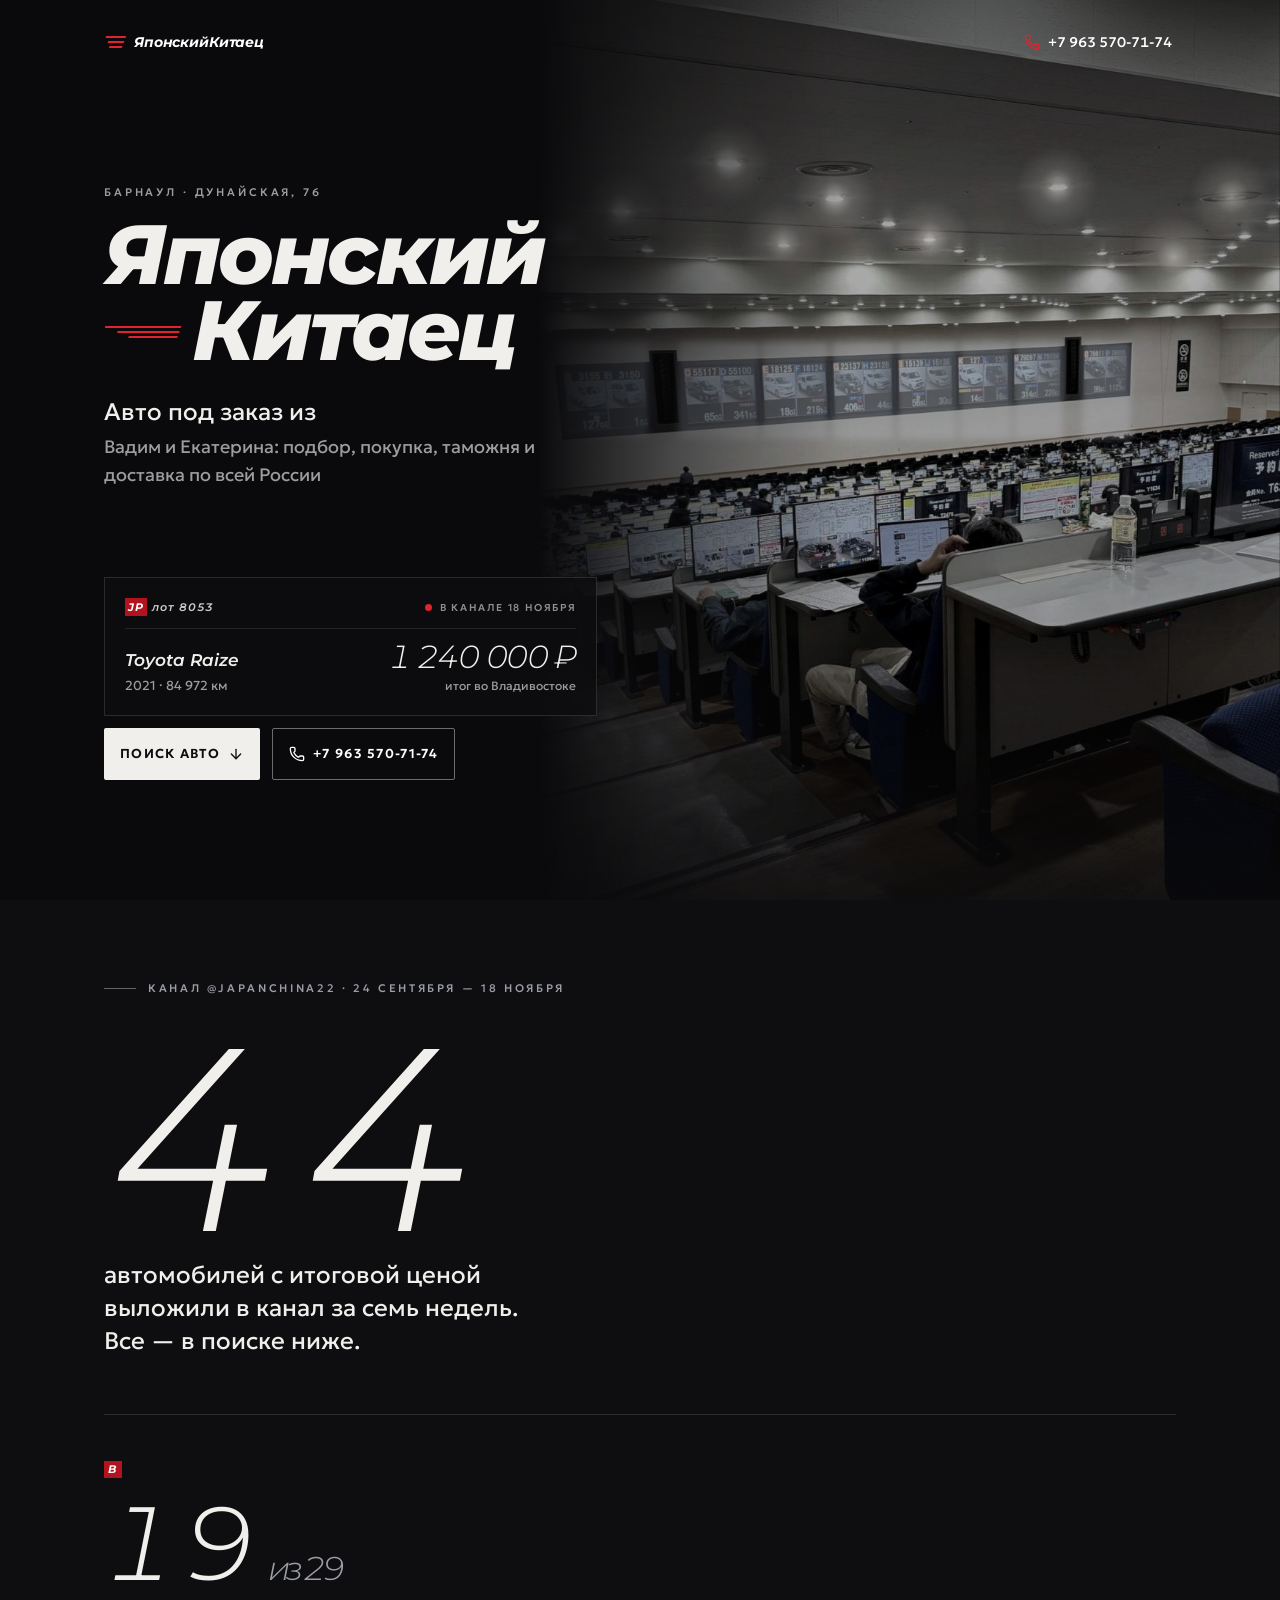
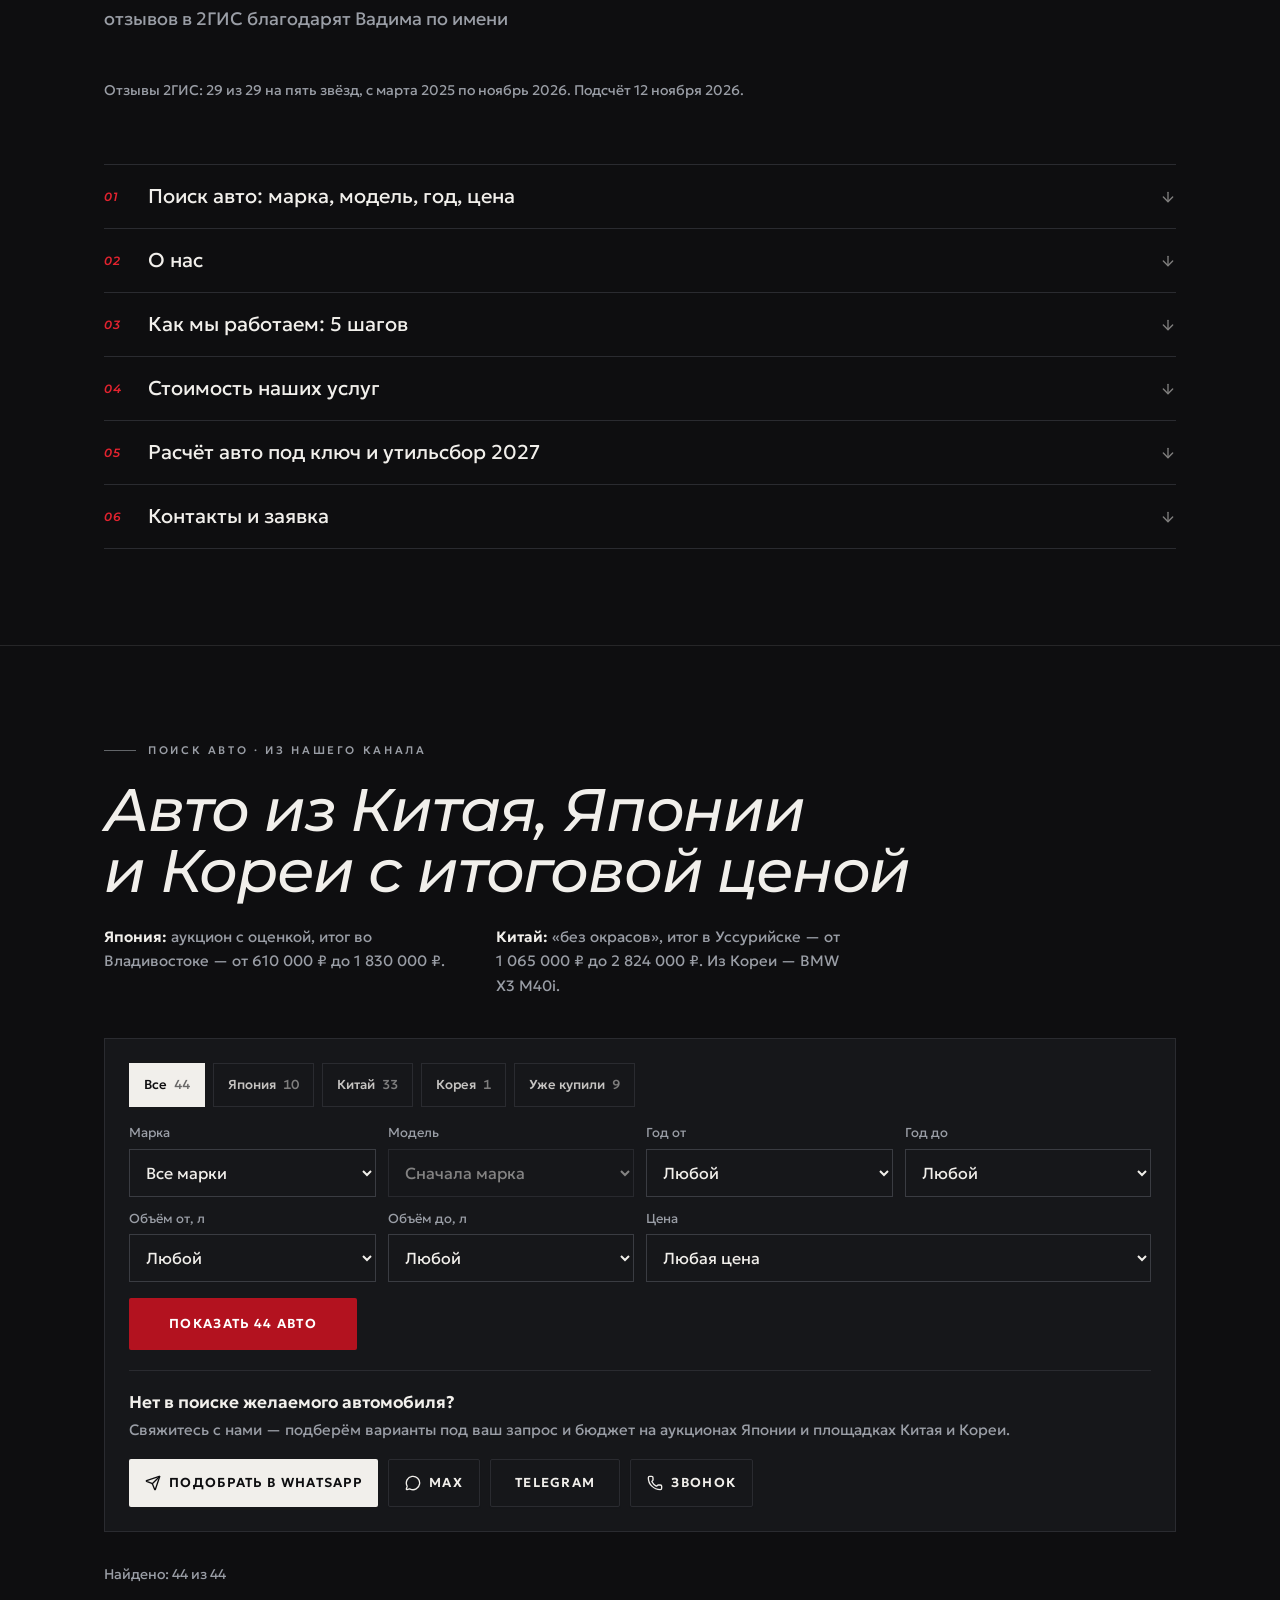
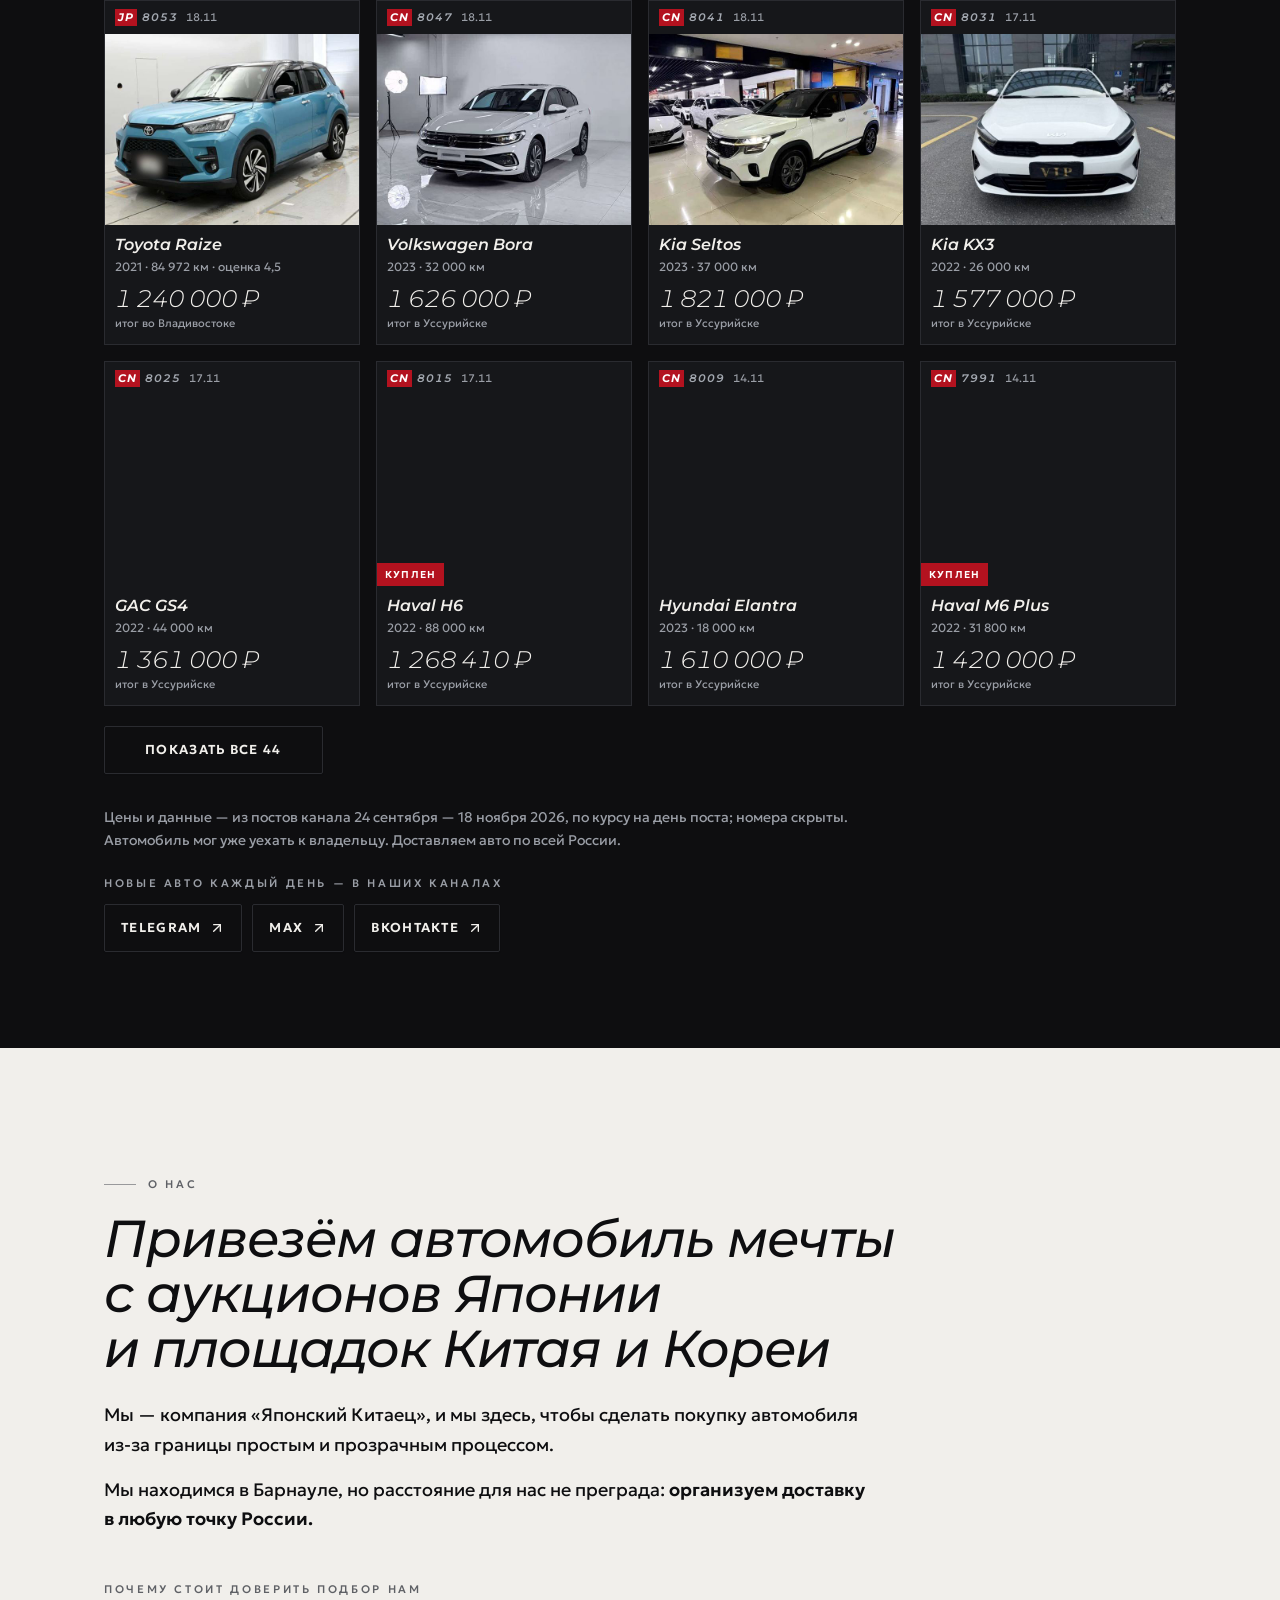
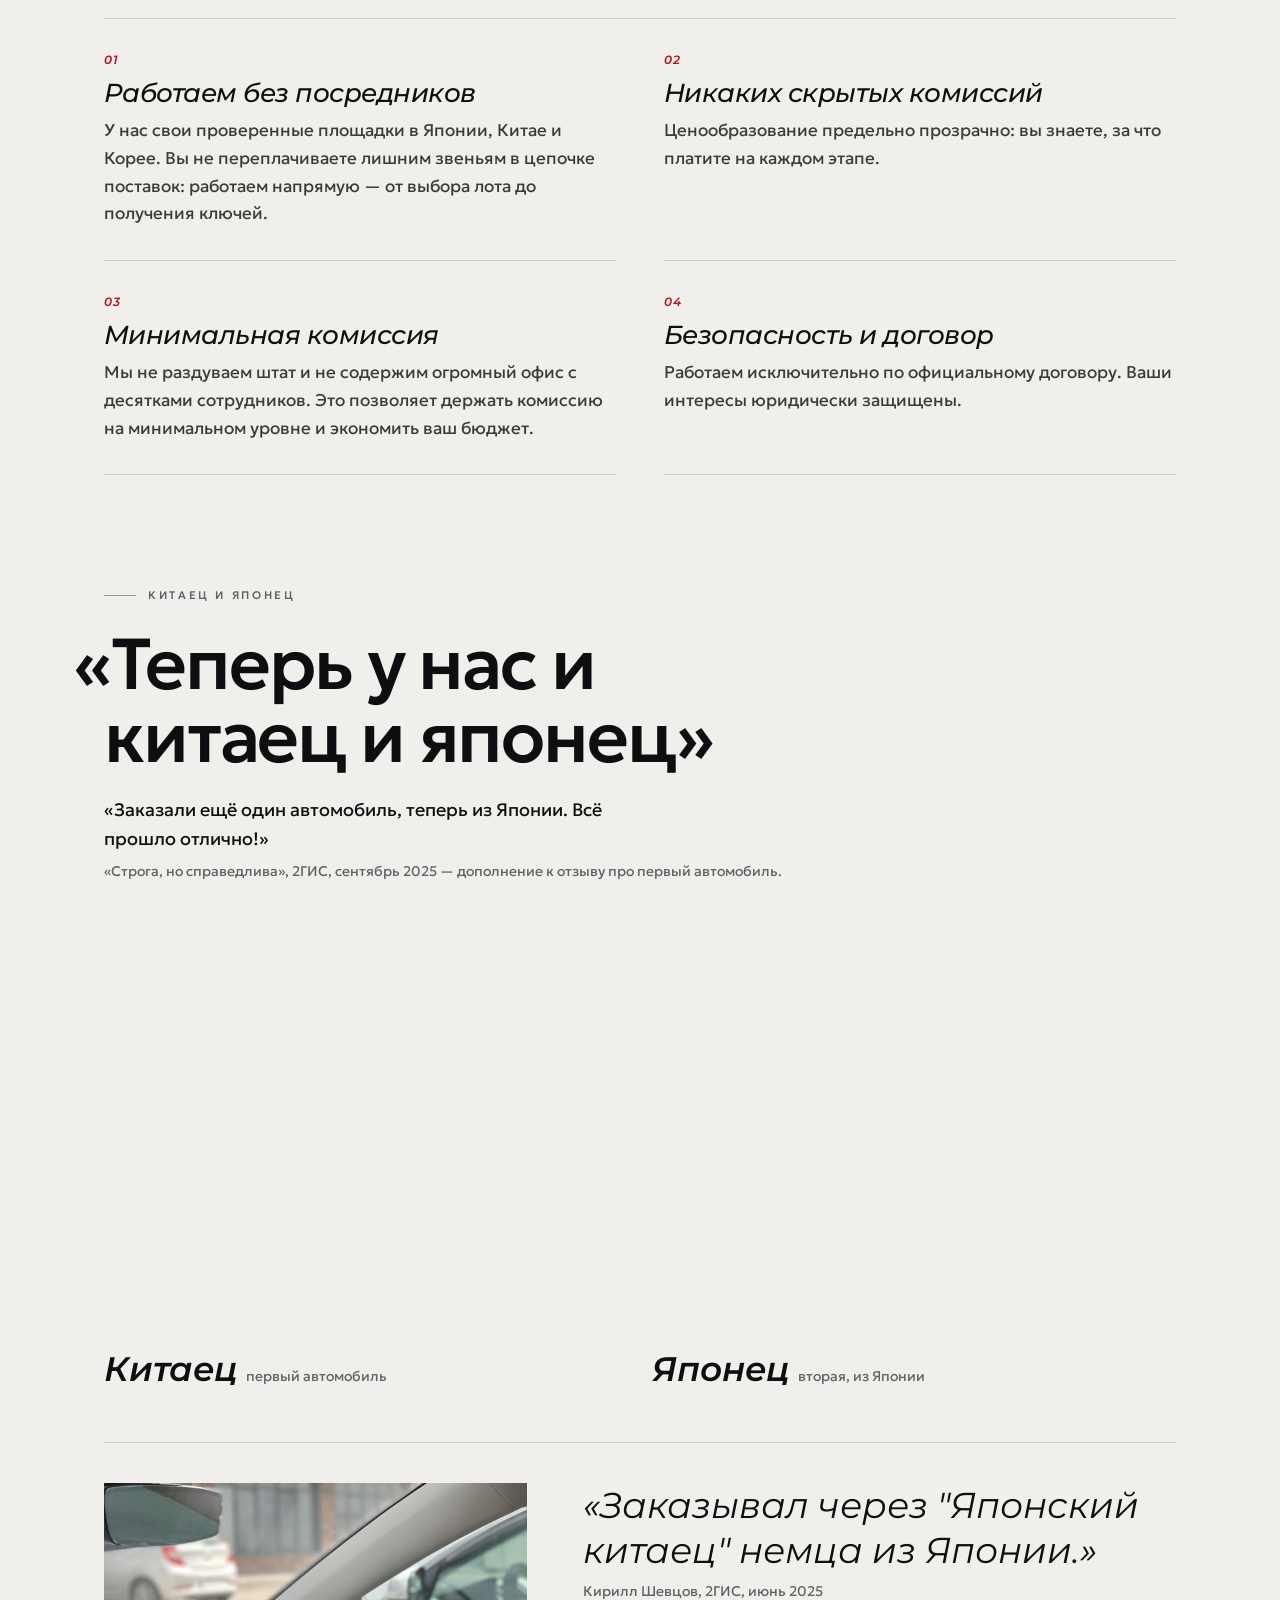
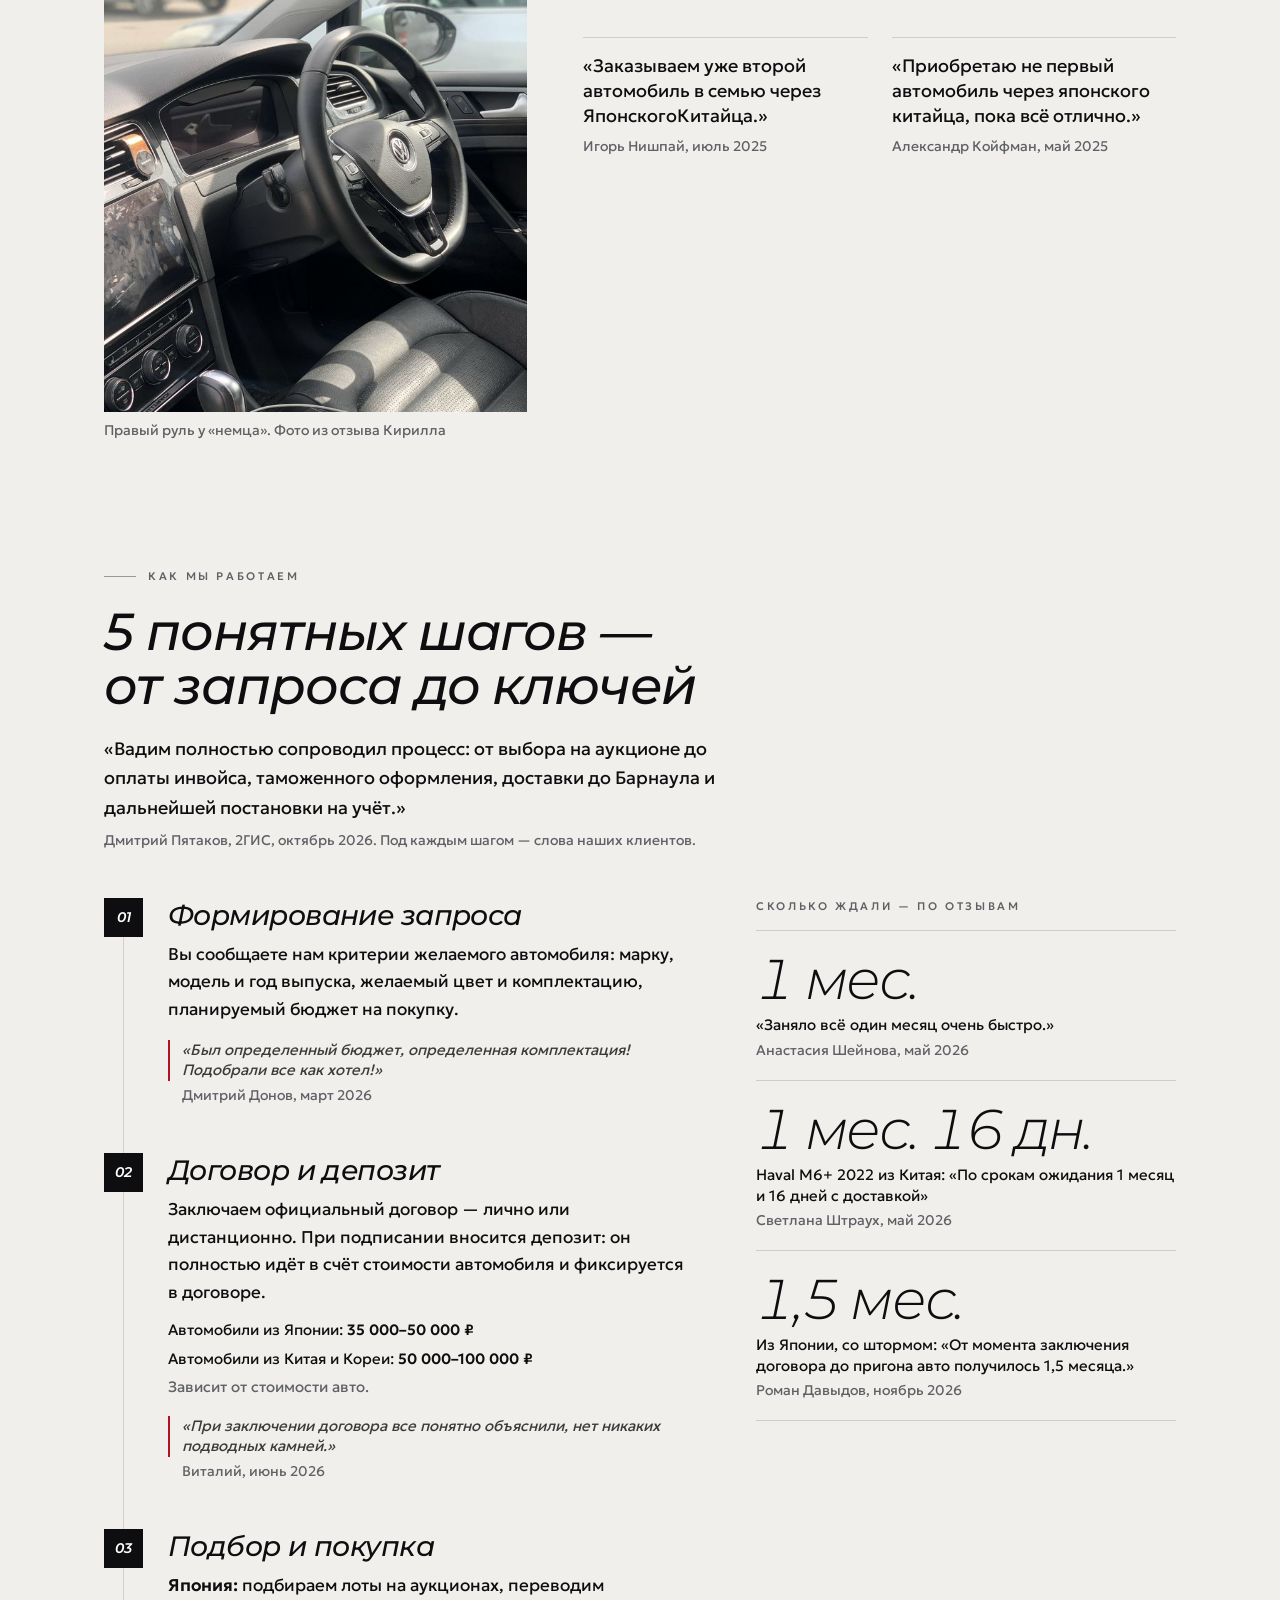
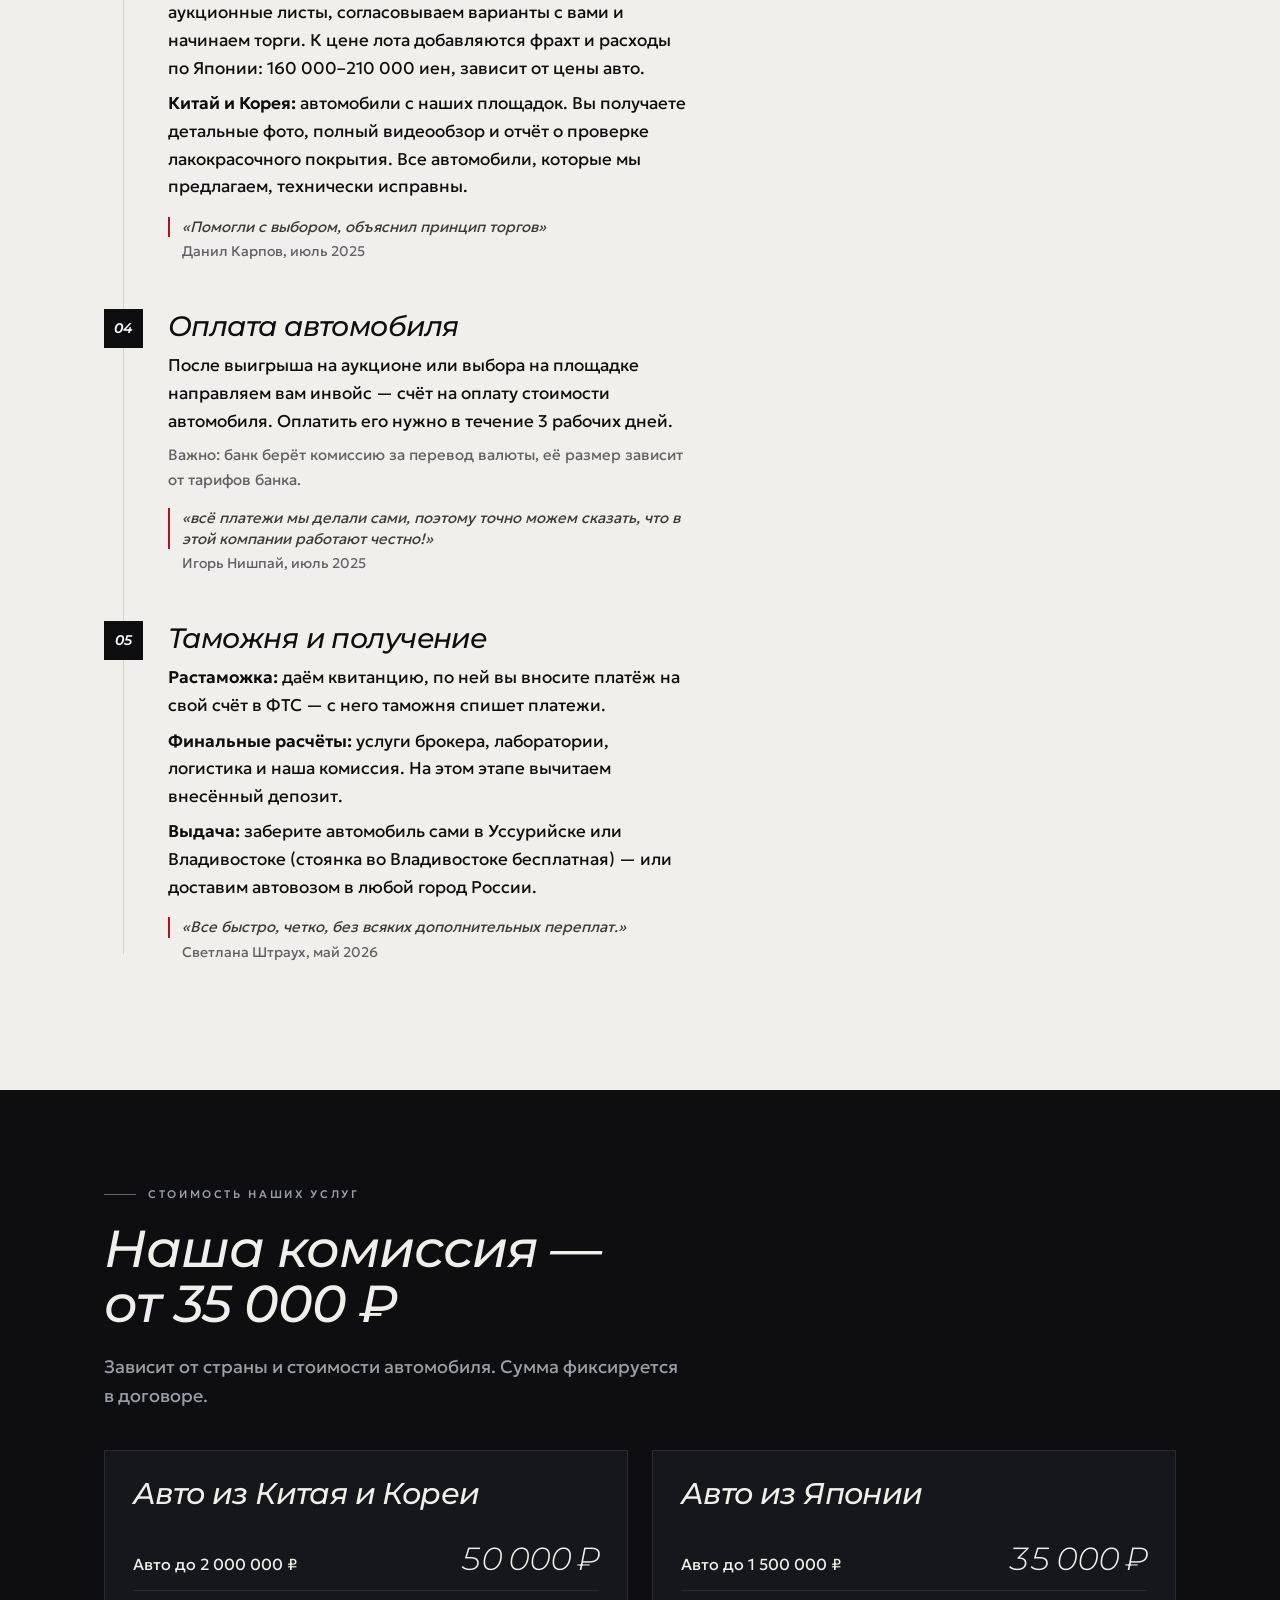
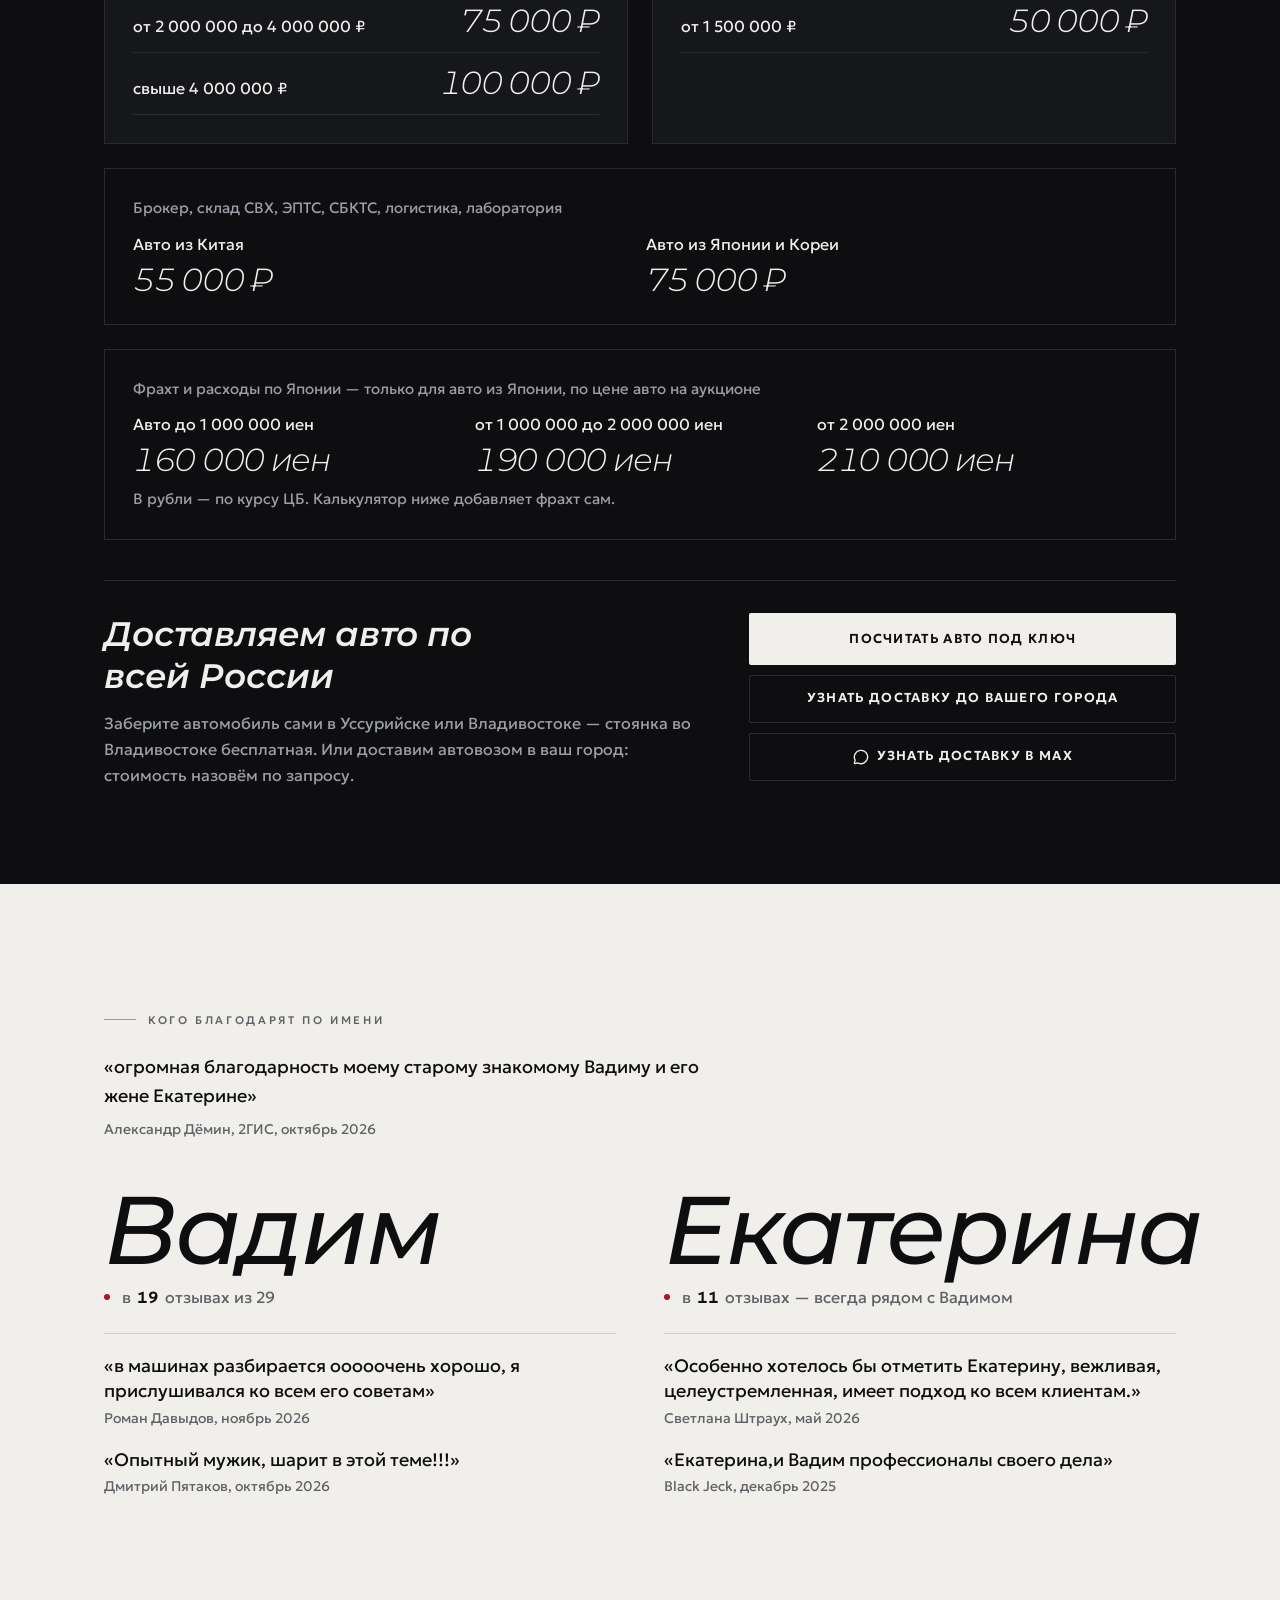
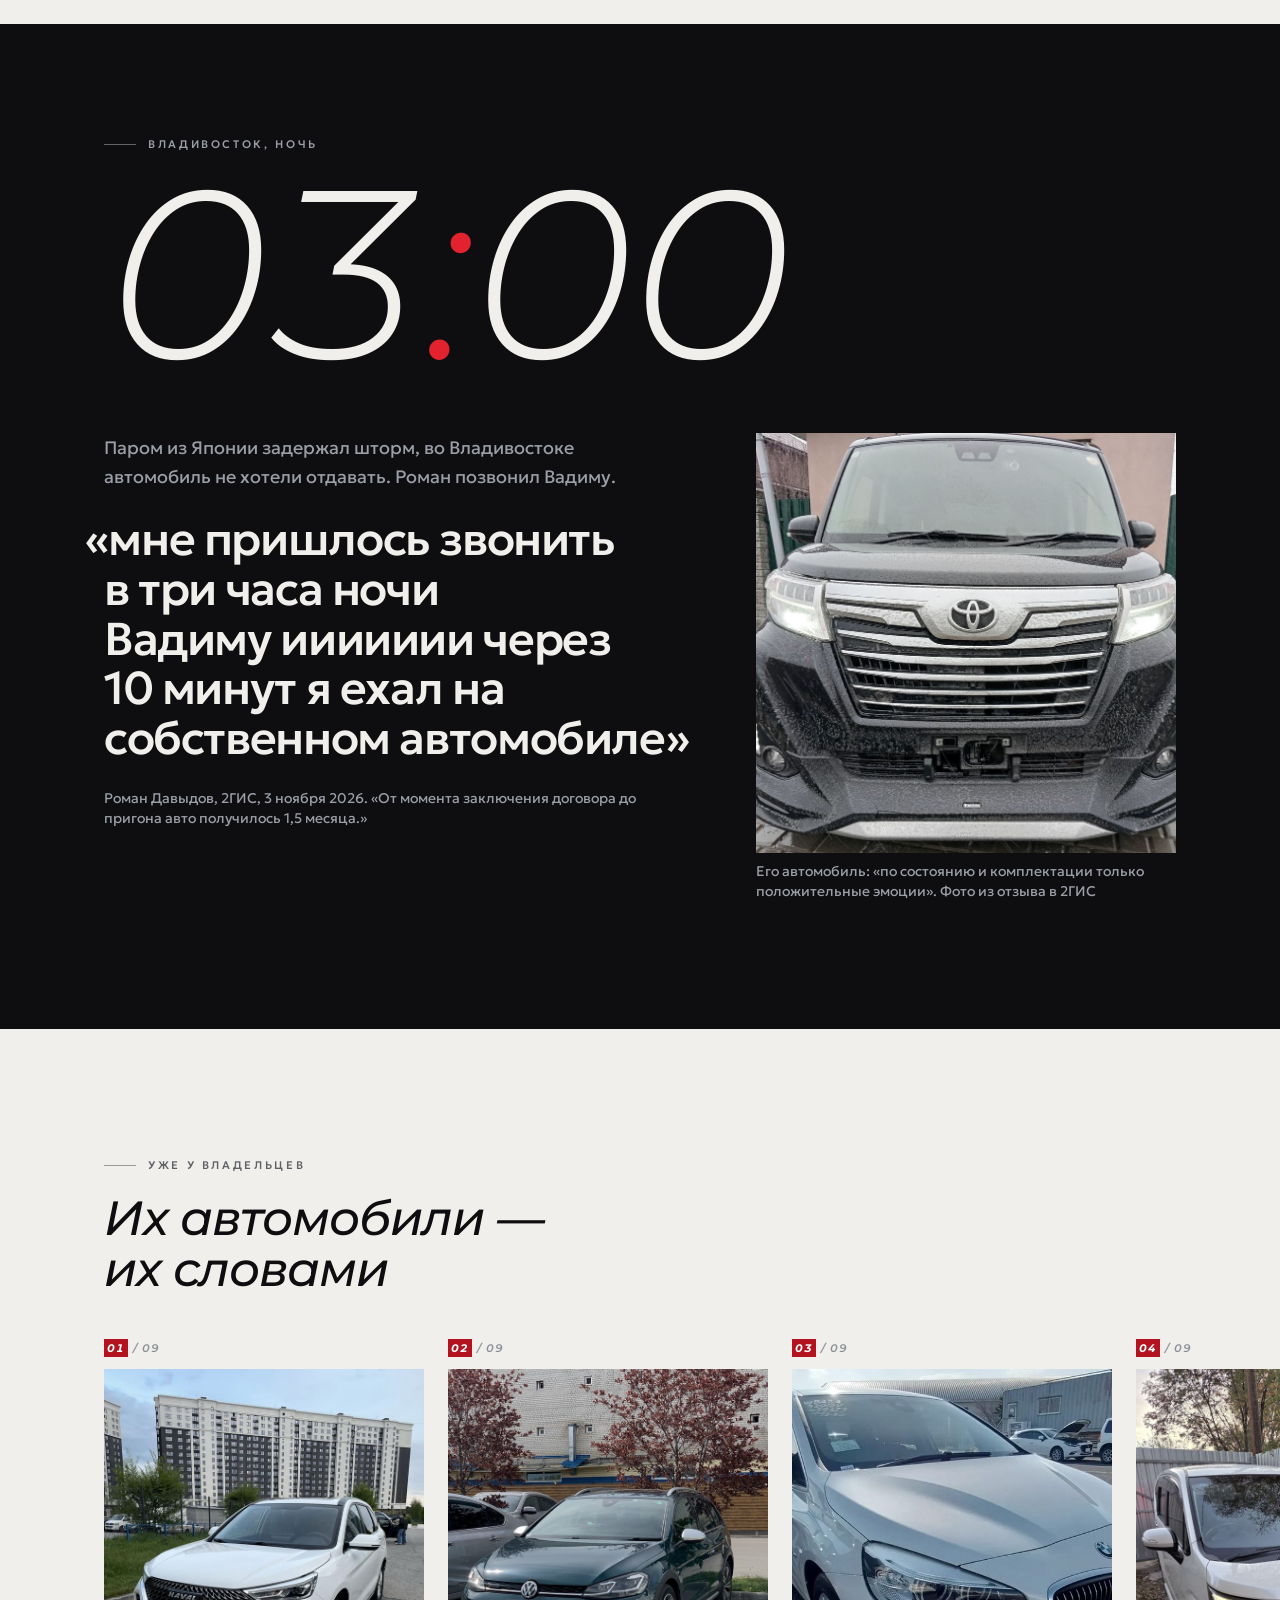
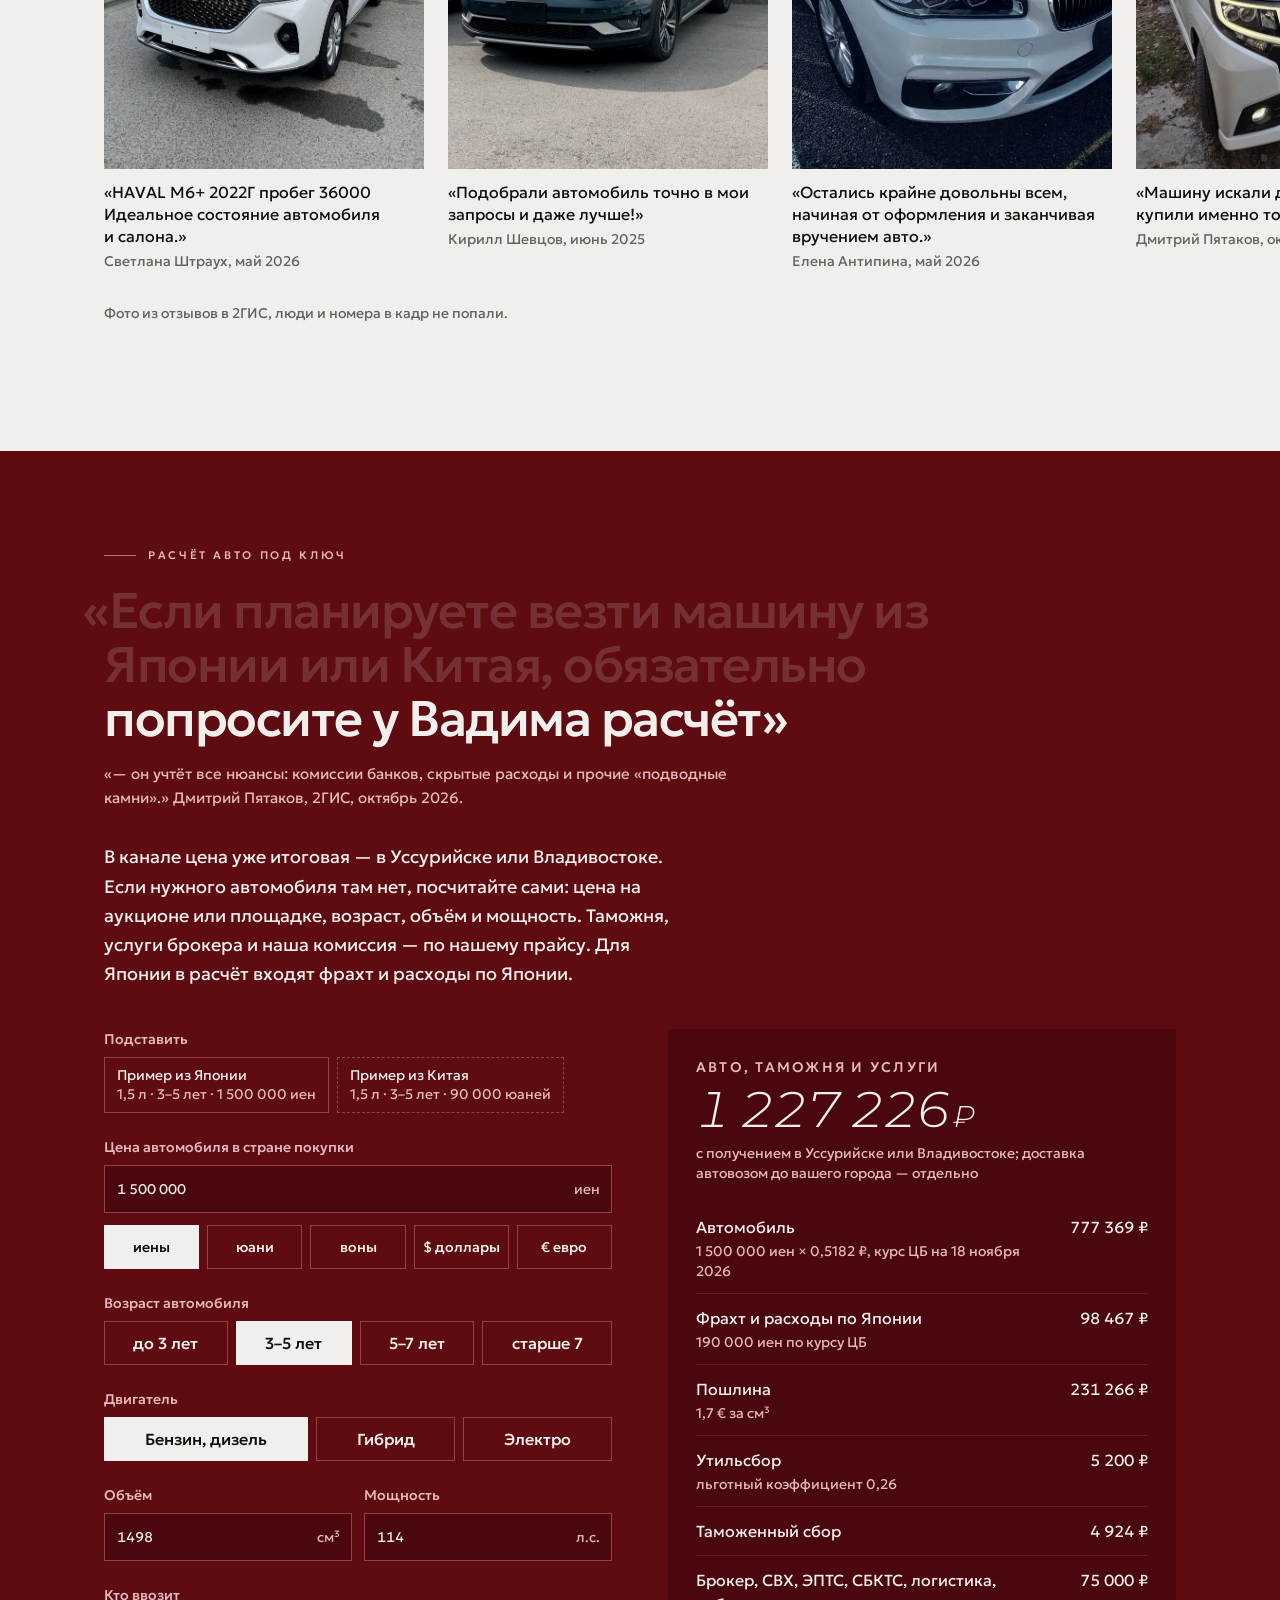
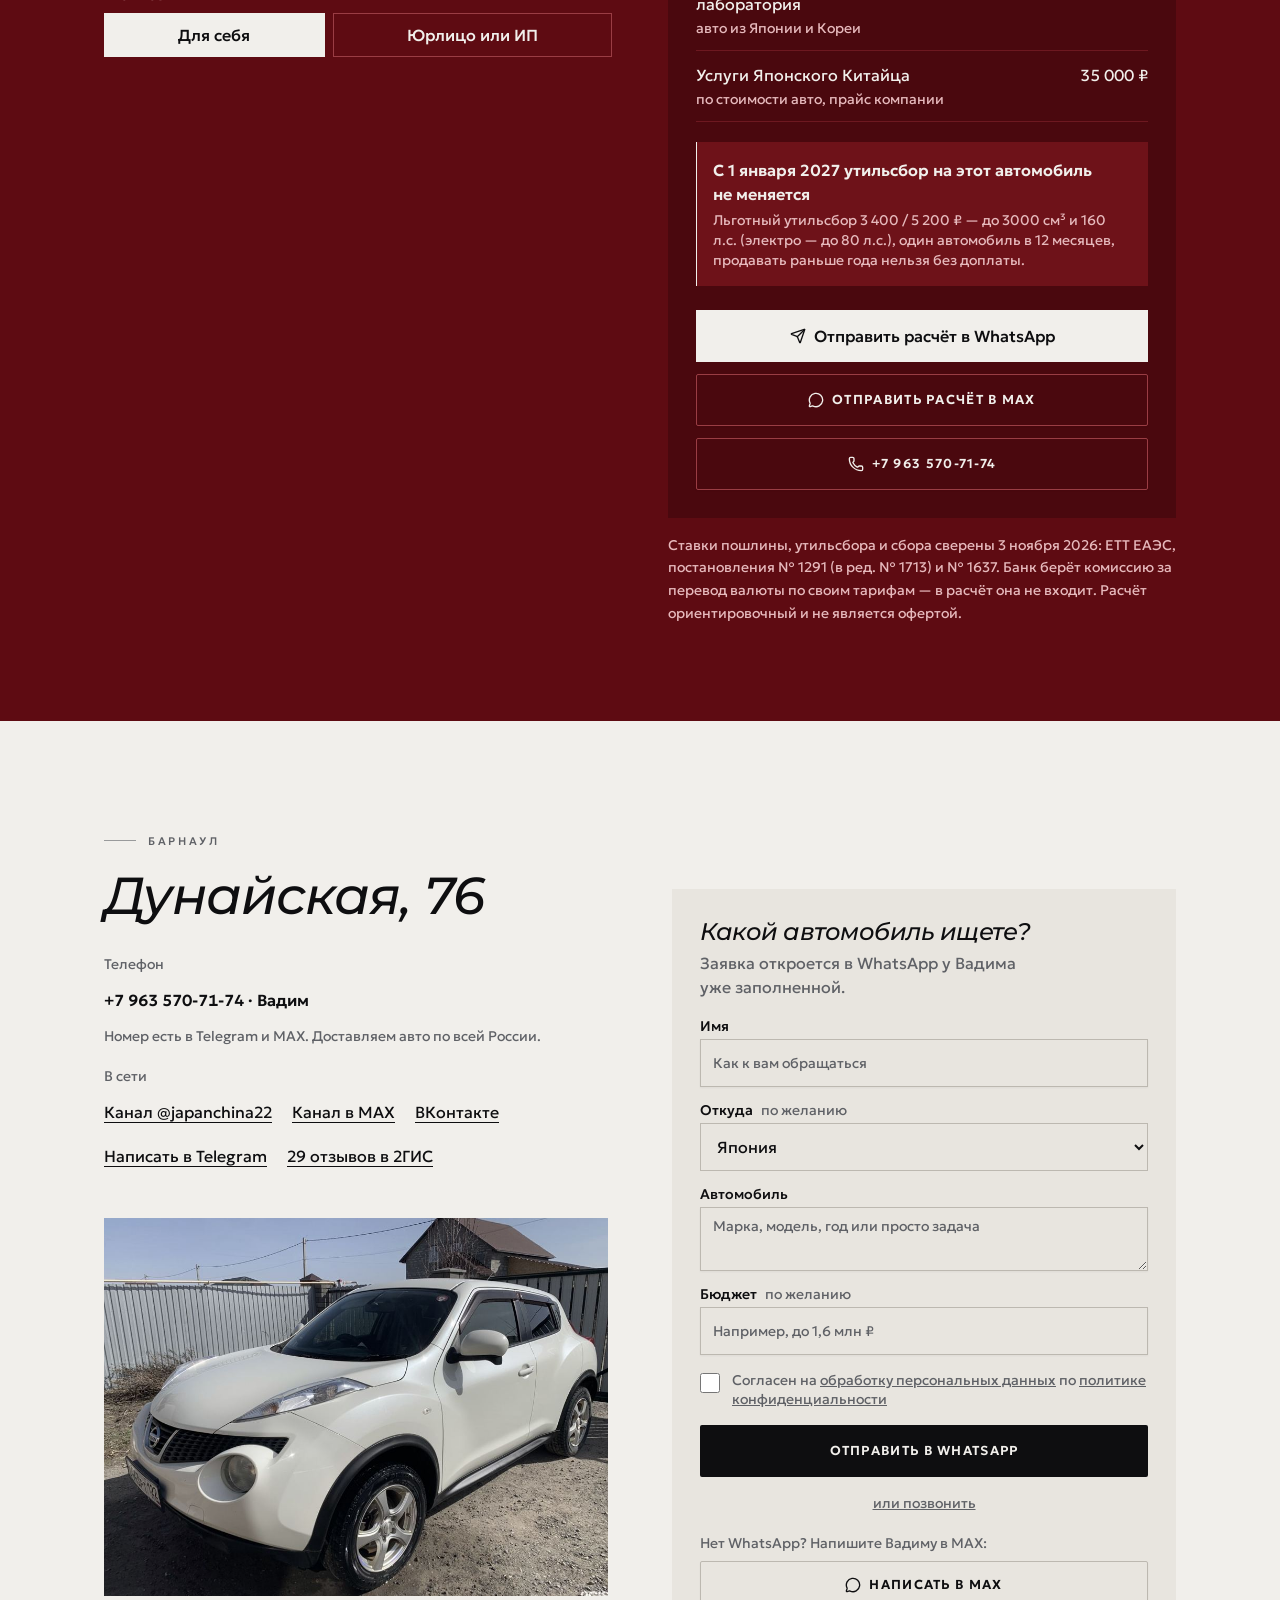
==== commit edf81e08: "Фрахт по Японии: тариф в «Стоимости услуг», в шаге покупки и у калькулятора Claude-Session: https://" ====
--- a/index.html
+++ b/index.html
@@ -20,8 +20,8 @@
 <link rel="preload" as="image" href="img/hero.jpg" fetchpriority="high">
 <link rel="preload" as="font" type="font/woff2" crossorigin href="./assets/montserrat-cyrillic-wght-italic-CVbpa0t4.woff2">
 <link rel="preload" as="font" type="font/woff2" crossorigin href="./assets/geologica-cyrillic-wght-normal-DbeVG3Ps.woff2">
-  <script type="module" crossorigin src="./assets/index-BZaIfH0I.js"></script>
-  <link rel="stylesheet" crossorigin href="./assets/index-D5WiGdxb.css">
+  <script type="module" crossorigin src="./assets/index-lVXMXswP.js"></script>
+  <link rel="stylesheet" crossorigin href="./assets/index-CahvYByM.css">
 <noscript><style>[style*="opacity:0"]{opacity:1!important;filter:none!important;transform:none!important}</style></noscript></head>
 <body>
 <div id="root"><link rel="preload" as="image" href="img/hero.jpg" fetchPriority="high"/><div id="top" class="relative"><div class="absolute inset-x-0 top-0 z-20"><div class="mx-auto flex max-w-6xl items-center justify-between px-5 pt-3 md:px-10 md:pt-5"><a href="#top" class="flex min-h-11 items-center gap-2.5" aria-label="Японский Китаец, в начало"><span aria-hidden="true" class="speed w-5"><i class="w-full"></i><i class="ml-[18%] w-[82%]"></i><i class="ml-[36%] w-[64%]"></i></span><span class="font-display text-[14px] font-bold italic tracking-[-0.01em] text-white">ЯпонскийКитаец</span></a><a href="tel:+79635707174" class="flex min-h-11 items-center gap-2 px-1 text-[14px] font-medium tabular-nums text-white transition-transform active:scale-[0.97]"><svg xmlns="http://www.w3.org/2000/svg" width="24" height="24" viewBox="0 0 24 24" fill="none" stroke="currentColor" stroke-width="2" stroke-linecap="round" stroke-linejoin="round" class="lucide lucide-phone size-4 text-[var(--red-bright)]" aria-hidden="true"><path d="M13.832 16.568a1 1 0 0 0 1.213-.303l.355-.465A2 2 0 0 1 17 15h3a2 2 0 0 1 2 2v3a2 2 0 0 1-2 2A18 18 0 0 1 2 4a2 2 0 0 1 2-2h3a2 2 0 0 1 2 2v3a2 2 0 0 1-.8 1.6l-.468.351a1 1 0 0 0-.292 1.233 14 14 0 0 0 6.392 6.384"></path></svg> <span class="hidden sm:inline">+7 963 570-71-74</span><span class="sm:hidden">Позвонить</span></a></div></div><div class="relative"><header class="hero"><div class="hero-stage"><div class="hero-photo"><img src="img/hero.jpg" alt="Зал японского автоаукциона: на стене табло с лотами, ряды столов с мониторами. Фото Японского Китайца в 2ГИС" fetchPriority="high" decoding="async"/><span aria-hidden="true" class="lamp" style="left:64.9%;top:2%;--n:0"></span><span aria-hidden="true" class="lamp" style="left:11.2%;top:28.4%;--n:1"></span><span aria-hidden="true" class="lamp" style="left:25.7%;top:24.6%;--n:2"></span><span aria-hidden="true" class="lamp" style="left:40%;top:27.4%;--n:3"></span><span aria-hidden="true" class="lamp" style="left:52.8%;top:30.6%;--n:4"></span><span aria-hidden="true" class="lamp" style="left:33%;top:30.9%;--n:5"></span><span aria-hidden="true" class="lamp" style="left:70%;top:26.5%;--n:6"></span><span aria-hidden="true" class="lamp" style="left:85.7%;top:32%;--n:7"></span><span aria-hidden="true" class="lamp" style="left:93.5%;top:27.2%;--n:8"></span><span aria-hidden="true" class="lamp" style="left:3%;top:30.3%;--n:9"></span><span aria-hidden="true" class="wall"><i style="left:0.6%;width:15.5%;--n:0"></i><i style="left:21.4%;width:13.7%;--n:1"></i><i style="left:35.7%;width:11.3%;--n:2"></i><i style="left:47.7%;width:10.7%;--n:3"></i><i style="left:59%;width:10.1%;--n:4"></i><i style="left:69.7%;width:8.9%;--n:5"></i><i style="left:79.2%;width:8.2%;--n:6"></i><i style="left:90.8%;width:8.3%;--n:7"></i></span></div><div aria-hidden="true" class="hero-shade"></div></div><div class="relative mx-auto flex w-full max-w-6xl flex-1 flex-col px-5 pb-7 pt-24 md:justify-center md:px-10 md:pb-16 md:pt-32"><div class="flex flex-1 flex-col md:max-w-[46%] md:flex-none"><p class="rise text-[11px] font-medium uppercase tracking-[0.26em] text-white/60">Барнаул · Дунайская, 76</p><h1 class="rise mt-4 font-display text-[min(15.2vw,64px)] font-[800] leading-[0.9] tracking-[-0.035em] md:text-[min(96px,6.6vw)]" style="--i:0">Японский<span class="flex items-center gap-3"><span aria-hidden="true" class="speed w-[0.9em] pt-[0.05em]"><i class="w-full"></i><i class="ml-[18%] w-[82%]"></i><i class="ml-[36%] w-[64%]"></i></span>Китаец</span></h1><p class="rise mt-5 text-[19px] leading-snug md:mt-7 md:text-2xl" style="--i:2"><span class="sr-only">Автомобили под заказ из Японии, Китая и Кореи.</span><span aria-hidden="true">Авто под заказ из<!-- --> <span class="rot font-semibold"><span>Японии</span><span>Китая</span><span>Кореи</span></span></span><span class="mt-1 block text-[15px] text-white/60 md:text-lg">Вадим и Екатерина: подбор, покупка, таможня и доставка по всей России</span></p><div class="rise mt-auto pt-8 md:mt-14" style="--i:3"><a href="#board" class="lot-in block border border-white/12 bg-[#0e0e10]/85 p-4 transition-transform active:scale-[0.98] md:p-5" aria-label="Последний лот канала: Toyota Raize 2021, 1 240 000 ₽ во Владивостоке. Открыть табло"><span class="flex items-center justify-between gap-3"><span class="tag text-white/80"><b>JP</b> лот <!-- -->8053</span><span class="flex items-center gap-2 text-[10px] font-medium uppercase tracking-[0.16em] text-white/55"><span class="live" aria-hidden="true"></span> в канале <!-- -->18 ноября</span></span><span class="mt-3 flex items-end justify-between gap-3 border-t border-white/10 pt-3"><span class="min-w-0"><span class="block truncate font-display text-[17px] font-semibold italic leading-tight">Toyota Raize</span><span class="mt-1 block text-[13px] text-white/60">2021<!-- --> · <!-- -->84 972<!-- --> км</span></span><span class="shrink-0 text-right"><span class="num block whitespace-nowrap text-[26px] leading-none md:text-[32px]">1 240 000 ₽</span><span class="mt-1 block whitespace-nowrap text-[12px] text-white/60">итог <!-- -->во Владивостоке</span></span></span></a><div class="mt-3 flex gap-3"><a href="#board" data-slot="button" data-variant="default" data-size="lg" class="inline-flex items-center justify-center gap-2 text-sm font-medium whitespace-nowrap transition-all outline-none focus-visible:border-ring focus-visible:ring-[3px] focus-visible:ring-ring/50 disabled:pointer-events-none disabled:opacity-50 aria-invalid:border-destructive aria-invalid:ring-destructive/20 dark:aria-invalid:ring-destructive/40 [&amp;_svg]:pointer-events-none [&amp;_svg]:shrink-0 [&amp;_svg:not([class*=&#x27;size-&#x27;])]:size-4 rounded-md has-[&gt;svg]:px-4 h-13 flex-1 bg-[var(--paper)] px-5 text-[var(--ink)] hover:bg-white active:scale-[0.97] md:flex-none md:px-8">Поиск авто <svg xmlns="http://www.w3.org/2000/svg" width="24" height="24" viewBox="0 0 24 24" fill="none" stroke="currentColor" stroke-width="2" stroke-linecap="round" stroke-linejoin="round" class="lucide lucide-arrow-down" aria-hidden="true"><path d="M12 5v14"></path><path d="m19 12-7 7-7-7"></path></svg></a><a href="tel:+79635707174" aria-label="Позвонить +7 963 570-71-74" data-slot="button" data-variant="outline" data-size="lg" class="inline-flex shrink-0 items-center justify-center gap-2 text-sm font-medium whitespace-nowrap transition-all outline-none focus-visible:border-ring focus-visible:ring-[3px] focus-visible:ring-ring/50 disabled:pointer-events-none disabled:opacity-50 aria-invalid:border-destructive aria-invalid:ring-destructive/20 dark:aria-invalid:ring-destructive/40 [&amp;_svg]:pointer-events-none [&amp;_svg]:shrink-0 [&amp;_svg:not([class*=&#x27;size-&#x27;])]:size-4 border shadow-xs dark:border-input dark:bg-input/30 dark:hover:bg-input/50 rounded-md has-[&gt;svg]:px-4 h-13 border-white/40 bg-transparent px-4 text-white hover:bg-white/10 hover:text-white active:scale-[0.97] md:px-6"><svg xmlns="http://www.w3.org/2000/svg" width="24" height="24" viewBox="0 0 24 24" fill="none" stroke="currentColor" stroke-width="2" stroke-linecap="round" stroke-linejoin="round" class="lucide lucide-phone" aria-hidden="true"><path d="M13.832 16.568a1 1 0 0 0 1.213-.303l.355-.465A2 2 0 0 1 17 15h3a2 2 0 0 1 2 2v3a2 2 0 0 1-2 2A18 18 0 0 1 2 4a2 2 0 0 1 2-2h3a2 2 0 0 1 2 2v3a2 2 0 0 1-.8 1.6l-.468.351a1 1 0 0 0-.292 1.233 14 14 0 0 0 6.392 6.384"></path></svg> <span class="hidden md:inline">+7 963 570-71-74</span></a></div></div></div></div></header><section class="screen-dark relative z-10"><div class="mx-auto max-w-6xl px-5 pb-16 pt-12 md:px-10 md:pb-24 md:pt-20"><p class="flex items-center gap-3 text-[11px] font-medium uppercase tracking-[0.24em] text-muted-foreground "><span aria-hidden="true" class="h-px w-8 shrink-0 bg-current opacity-60"></span>Канал @japanchina22 · <!-- -->24 сентября<!-- --> — <!-- -->18 ноября</p><div class="mt-8 md:mt-10" style="opacity:0;filter:blur(6px);transform:translateY(-6px)"><p class="num flex items-start text-[42vw] leading-[0.78] md:text-[260px]"><span class="inline-block tracking-wider tabular-nums dark:text-white text-foreground">0</span></p><p class="mt-5 max-w-md text-[19px] leading-snug md:text-2xl">автомобилей с итоговой ценой выложили в канал за семь недель. Все — в поиске ниже.</p></div><div class="mt-10 grid grid-cols-1 border-t border-border md:mt-14"><div class="py-6 pr-5 md:py-10 md:pr-10" style="opacity:0;filter:blur(6px);transform:translateY(-6px)"><p class="tag text-[var(--metal)]"><b>B</b></p><p class="num mt-3 text-[60px] leading-none md:text-[104px]"><span class="inline-block tracking-wider tabular-nums dark:text-white text-foreground">0</span><span class="ml-2 text-[0.32em] text-muted-foreground">из 29</span></p><p class="mt-3 text-[15px] leading-snug text-muted-foreground md:text-lg">отзывов в 2ГИС благодарят Вадима по имени</p></div></div><p class="mt-2 text-sm text-muted-foreground">Отзывы 2ГИС: 29 из 29 на пять звёзд, с марта 2025 по ноябрь 2026. Подсчёт 12 ноября 2026.</p><nav aria-label="Что на сайте" class="mt-12 border-t border-border md:mt-16"><a href="#board" class="group flex min-h-14 items-center gap-4 border-b border-border py-3.5 transition-colors hover:bg-white/[0.03] active:bg-white/[0.06] md:min-h-16"><span class="w-7 shrink-0 font-display text-[12px] font-semibold italic tracking-[0.1em] text-[var(--red-bright)]">01</span><span class="flex-1 text-[17px] leading-snug md:text-xl">Поиск авто: марка, модель, год, цена</span><svg xmlns="http://www.w3.org/2000/svg" width="24" height="24" viewBox="0 0 24 24" fill="none" stroke="currentColor" stroke-width="2" stroke-linecap="round" stroke-linejoin="round" class="lucide lucide-arrow-down size-4 shrink-0 opacity-50 transition-transform duration-300 group-hover:translate-y-1" aria-hidden="true"><path d="M12 5v14"></path><path d="m19 12-7 7-7-7"></path></svg></a><a href="#about" class="group flex min-h-14 items-center gap-4 border-b border-border py-3.5 transition-colors hover:bg-white/[0.03] active:bg-white/[0.06] md:min-h-16"><span class="w-7 shrink-0 font-display text-[12px] font-semibold italic tracking-[0.1em] text-[var(--red-bright)]">02</span><span class="flex-1 text-[17px] leading-snug md:text-xl">О нас</span><svg xmlns="http://www.w3.org/2000/svg" width="24" height="24" viewBox="0 0 24 24" fill="none" stroke="currentColor" stroke-width="2" stroke-linecap="round" stroke-linejoin="round" class="lucide lucide-arrow-down size-4 shrink-0 opacity-50 transition-transform duration-300 group-hover:translate-y-1" aria-hidden="true"><path d="M12 5v14"></path><path d="m19 12-7 7-7-7"></path></svg></a><a href="#put" class="group flex min-h-14 items-center gap-4 border-b border-border py-3.5 transition-colors hover:bg-white/[0.03] active:bg-white/[0.06] md:min-h-16"><span class="w-7 shrink-0 font-display text-[12px] font-semibold italic tracking-[0.1em] text-[var(--red-bright)]">03</span><span class="flex-1 text-[17px] leading-snug md:text-xl">Как мы работаем: 5 шагов</span><svg xmlns="http://www.w3.org/2000/svg" width="24" height="24" viewBox="0 0 24 24" fill="none" stroke="currentColor" stroke-width="2" stroke-linecap="round" stroke-linejoin="round" class="lucide lucide-arrow-down size-4 shrink-0 opacity-50 transition-transform duration-300 group-hover:translate-y-1" aria-hidden="true"><path d="M12 5v14"></path><path d="m19 12-7 7-7-7"></path></svg></a><a href="#price" class="group flex min-h-14 items-center gap-4 border-b border-border py-3.5 transition-colors hover:bg-white/[0.03] active:bg-white/[0.06] md:min-h-16"><span class="w-7 shrink-0 font-display text-[12px] font-semibold italic tracking-[0.1em] text-[var(--red-bright)]">04</span><span class="flex-1 text-[17px] leading-snug md:text-xl">Стоимость наших услуг</span><svg xmlns="http://www.w3.org/2000/svg" width="24" height="24" viewBox="0 0 24 24" fill="none" stroke="currentColor" stroke-width="2" stroke-linecap="round" stroke-linejoin="round" class="lucide lucide-arrow-down size-4 shrink-0 opacity-50 transition-transform duration-300 group-hover:translate-y-1" aria-hidden="true"><path d="M12 5v14"></path><path d="m19 12-7 7-7-7"></path></svg></a><a href="#calc" class="group flex min-h-14 items-center gap-4 border-b border-border py-3.5 transition-colors hover:bg-white/[0.03] active:bg-white/[0.06] md:min-h-16"><span class="w-7 shrink-0 font-display text-[12px] font-semibold italic tracking-[0.1em] text-[var(--red-bright)]">05</span><span class="flex-1 text-[17px] leading-snug md:text-xl">Расчёт авто под ключ и утильсбор 2027</span><svg xmlns="http://www.w3.org/2000/svg" width="24" height="24" viewBox="0 0 24 24" fill="none" stroke="currentColor" stroke-width="2" stroke-linecap="round" stroke-linejoin="round" class="lucide lucide-arrow-down size-4 shrink-0 opacity-50 transition-transform duration-300 group-hover:translate-y-1" aria-hidden="true"><path d="M12 5v14"></path><path d="m19 12-7 7-7-7"></path></svg></a><a href="#book" class="group flex min-h-14 items-center gap-4 border-b border-border py-3.5 transition-colors hover:bg-white/[0.03] active:bg-white/[0.06] md:min-h-16"><span class="w-7 shrink-0 font-display text-[12px] font-semibold italic tracking-[0.1em] text-[var(--red-bright)]">06</span><span class="flex-1 text-[17px] leading-snug md:text-xl">Контакты и заявка</span><svg xmlns="http://www.w3.org/2000/svg" width="24" height="24" viewBox="0 0 24 24" fill="none" stroke="currentColor" stroke-width="2" stroke-linecap="round" stroke-linejoin="round" class="lucide lucide-arrow-down size-4 shrink-0 opacity-50 transition-transform duration-300 group-hover:translate-y-1" aria-hidden="true"><path d="M12 5v14"></path><path d="m19 12-7 7-7-7"></path></svg></a></nav></div></section></div><main class="relative z-10 bg-background"><section id="board" class="screen-dark scroll-mt-4 border-t border-white/10"><div class="mx-auto max-w-6xl px-5 py-16 md:px-10 md:py-24"><p class="flex items-center gap-3 text-[11px] font-medium uppercase tracking-[0.24em] text-muted-foreground "><span aria-hidden="true" class="h-px w-8 shrink-0 bg-current opacity-60"></span>Поиск авто · из нашего канала</p><h2 class="whitespace-pre-wrap mt-5 max-w-4xl font-display text-[32px] leading-[1.02] md:text-[60px]" aria-label="Авто из Китая, Японии
@@ -32,10 +32,10 @@
 с аукционов Японии
 и площадок Китая и Кореи</span><span class="block" aria-hidden="true" style="opacity:0;filter:blur(10px);transform:translateY(20px)">Привезём автомобиль мечты</span><span class="block" aria-hidden="true" style="opacity:0;filter:blur(10px);transform:translateY(20px)">с аукционов Японии</span><span class="block" aria-hidden="true" style="opacity:0;filter:blur(10px);transform:translateY(20px)">и площадок Китая и Кореи</span></h2><div class="mt-6 grid max-w-3xl gap-4 text-lg leading-relaxed"><p>Мы — компания «Японский Китаец», и мы здесь, чтобы сделать покупку автомобиля из-за границы простым и прозрачным процессом.</p><p>Мы находимся в Барнауле, но расстояние для нас не преграда: <b class="font-semibold">организуем доставку в любую точку России.</b></p></div><p class="mt-12 text-[11px] font-medium uppercase tracking-[0.24em] text-muted-foreground">Почему стоит доверить подбор нам</p><div class="mt-5 grid gap-x-12 border-t border-foreground/15 md:grid-cols-2"><div class="border-b border-foreground/15 py-6 md:py-8" style="opacity:0;filter:blur(6px);transform:translateY(-6px)"><p class="font-display text-[12px] font-semibold italic tracking-[0.1em] text-[var(--red)]">01</p><h3 class="mt-2 font-display text-[22px] font-semibold leading-tight md:text-[26px]">Работаем без посредников</h3><p class="mt-2 text-[16px] leading-relaxed text-foreground/80 md:text-[17px]">У нас свои проверенные площадки в Японии, Китае и Корее. Вы не переплачиваете лишним звеньям в цепочке поставок: работаем напрямую — от выбора лота до получения ключей.</p></div><div class="border-b border-foreground/15 py-6 md:py-8" style="opacity:0;filter:blur(6px);transform:translateY(-6px)"><p class="font-display text-[12px] font-semibold italic tracking-[0.1em] text-[var(--red)]">02</p><h3 class="mt-2 font-display text-[22px] font-semibold leading-tight md:text-[26px]">Никаких скрытых комиссий</h3><p class="mt-2 text-[16px] leading-relaxed text-foreground/80 md:text-[17px]">Ценообразование предельно прозрачно: вы знаете, за что платите на каждом этапе.</p></div><div class="border-b border-foreground/15 py-6 md:py-8" style="opacity:0;filter:blur(6px);transform:translateY(-6px)"><p class="font-display text-[12px] font-semibold italic tracking-[0.1em] text-[var(--red)]">03</p><h3 class="mt-2 font-display text-[22px] font-semibold leading-tight md:text-[26px]">Минимальная комиссия</h3><p class="mt-2 text-[16px] leading-relaxed text-foreground/80 md:text-[17px]">Мы не раздуваем штат и не содержим огромный офис с десятками сотрудников. Это позволяет держать комиссию на минимальном уровне и экономить ваш бюджет.</p></div><div class="border-b border-foreground/15 py-6 md:py-8" style="opacity:0;filter:blur(6px);transform:translateY(-6px)"><p class="font-display text-[12px] font-semibold italic tracking-[0.1em] text-[var(--red)]">04</p><h3 class="mt-2 font-display text-[22px] font-semibold leading-tight md:text-[26px]">Безопасность и договор</h3><p class="mt-2 text-[16px] leading-relaxed text-foreground/80 md:text-[17px]">Работаем исключительно по официальному договору. Ваши интересы юридически защищены.</p></div></div></section><section class="mx-auto max-w-6xl px-5 pt-20 md:px-10 md:pt-28"><p class="flex items-center gap-3 text-[11px] font-medium uppercase tracking-[0.24em] text-muted-foreground "><span aria-hidden="true" class="h-px w-8 shrink-0 bg-current opacity-60"></span>Китаец и японец</p><h2 class="hang quote-h mt-6 max-w-4xl text-[38px] leading-[1.02] md:text-[72px]"><span class="sr-only">«Теперь у нас и китаец и японец»</span><span aria-hidden="true"><span style="opacity:0.16">«Теперь<!-- --> </span><span style="opacity:0.16">у<!-- --> </span><span style="opacity:0.16">нас<!-- --> </span><span style="opacity:0.16">и<!-- --> </span><span style="opacity:0.16">китаец<!-- --> </span><span style="opacity:0.16">и<!-- --> </span><span style="opacity:0.16">японец»<!-- --> </span></span></h2><p class="mt-5 max-w-xl text-lg leading-relaxed">«Заказали ещё один автомобиль, теперь из Японии. Всё прошло отлично!»</p><p class="mt-2 text-sm text-muted-foreground">«Строга, но справедлива», 2ГИС, сентябрь 2025 — дополнение к отзыву про первый автомобиль.</p><div class="mt-10 grid grid-cols-2 gap-3 md:gap-6"><div style="opacity:0;filter:blur(6px);transform:translateY(-6px)"><figure><img src="img/car/r013_0.jpg" alt="Китаец: первый автомобиль. Фото из отзыва в 2ГИС" loading="lazy" decoding="async" width="900" height="507" class="aspect-[4/5] w-full object-cover md:aspect-[5/4]"/><figcaption class="mt-3 flex flex-wrap items-baseline gap-x-2"><span class="font-display text-[22px] font-semibold italic leading-none md:text-[34px]">Китаец</span><span class="text-sm text-muted-foreground">первый автомобиль</span></figcaption></figure></div><div style="opacity:0;filter:blur(6px);transform:translateY(-6px)"><figure><img src="img/car/r013_2.jpg" alt="Японец: вторая, из Японии. Фото из отзыва в 2ГИС" loading="lazy" decoding="async" width="900" height="678" class="aspect-[4/5] w-full object-cover md:aspect-[5/4]"/><figcaption class="mt-3 flex flex-wrap items-baseline gap-x-2"><span class="font-display text-[22px] font-semibold italic leading-none md:text-[34px]">Японец</span><span class="text-sm text-muted-foreground">вторая, из Японии</span></figcaption></figure></div></div><div class="mt-14 grid gap-10 border-t border-foreground/15 pt-10 md:grid-cols-[minmax(0,5fr)_minmax(0,7fr)] md:gap-14"><div style="opacity:0;filter:blur(6px);transform:translateY(-6px)"><figure><img src="img/car/r024_1.jpg" alt="Правый руль Volkswagen из Японии. Фото из отзыва Кирилла в 2ГИС" loading="lazy" decoding="async" width="675" height="900" class="aspect-[4/5] w-full object-cover"/><figcaption class="mt-2 text-sm text-muted-foreground">Правый руль у «немца». Фото из отзыва Кирилла</figcaption></figure></div><div class="grid content-start gap-9"><div><p class="font-display text-[26px] italic leading-tight md:text-[36px]">«Заказывал через &quot;Японский китаец&quot; немца из Японии.»</p><p class="mt-2 text-sm text-muted-foreground">Кирилл Шевцов, 2ГИС, июнь 2025</p></div><div class="grid gap-6 md:grid-cols-2"><div class="border-t border-foreground/15 pt-4"><p class="text-lg leading-snug">«Заказываем уже второй автомобиль в семью через ЯпонскогоКитайца.»</p><p class="mt-2 text-sm text-muted-foreground">Игорь Нишпай, июль 2025</p></div><div class="border-t border-foreground/15 pt-4"><p class="text-lg leading-snug">«Приобретаю не первый автомобиль через японского китайца, пока всё отлично.»</p><p class="mt-2 text-sm text-muted-foreground">Александр Койфман, май 2025</p></div></div></div></div></section><section id="put" class="mx-auto max-w-6xl scroll-mt-4 px-5 pt-20 md:px-10 md:pt-32"><p class="flex items-center gap-3 text-[11px] font-medium uppercase tracking-[0.24em] text-muted-foreground "><span aria-hidden="true" class="h-px w-8 shrink-0 bg-current opacity-60"></span>Как мы работаем</p><h2 class="whitespace-pre-wrap mt-5 max-w-3xl font-display text-[30px] leading-[1.05] md:text-[52px]" aria-label="5 понятных шагов —
 от запроса до ключей" style="opacity:1"><span class="sr-only">5 понятных шагов —
-от запроса до ключей</span><span class="block" aria-hidden="true" style="opacity:0;filter:blur(10px);transform:translateY(20px)">5 понятных шагов —</span><span class="block" aria-hidden="true" style="opacity:0;filter:blur(10px);transform:translateY(20px)">от запроса до ключей</span></h2><p class="mt-5 max-w-2xl text-lg leading-relaxed">«Вадим полностью сопроводил процесс: от выбора на аукционе до оплаты инвойса, таможенного оформления, доставки до Барнаула и дальнейшей постановки на учёт.»</p><p class="mt-2 text-sm text-muted-foreground">Дмитрий Пятаков, 2ГИС, октябрь 2026. Под каждым шагом — слова наших клиентов.</p><div class="mt-12 grid gap-14 md:grid-cols-[minmax(0,7fr)_minmax(0,5fr)] md:gap-16"><ol class="relative grid gap-9 pl-12 md:gap-12 md:pl-16"><span aria-hidden="true" class="absolute bottom-2 left-[15px] top-2 w-px bg-border md:left-[19px]"></span><span aria-hidden="true" class="absolute bottom-2 left-[15px] top-2 w-px origin-top bg-[var(--red)] md:left-[19px]" style="transform:scaleY(0)"></span><li class="relative"><div style="opacity:0;filter:blur(6px);transform:translateY(-6px)"><span class="absolute -left-12 top-0 grid size-[31px] place-items-center bg-[var(--ink)] font-display text-[12px] font-semibold italic text-white md:-left-16 md:size-[39px] md:text-[14px]">01</span><h3 class="font-display text-[22px] leading-tight md:text-[28px]">Формирование запроса</h3><div class="mt-2 max-w-xl text-[16px] leading-relaxed md:text-[17px]">Вы сообщаете нам критерии желаемого автомобиля: марку, модель и год выпуска, желаемый цвет и комплектацию, планируемый бюджет на покупку.</div><blockquote class="mt-4 border-l-2 border-[var(--red)] pl-3 text-[15px] italic leading-snug text-foreground/80">«<!-- -->Был определенный бюджет, определенная комплектация! Подобрали все как хотел!<!-- -->»</blockquote><p class="mt-1 pl-3.5 text-sm text-muted-foreground">Дмитрий Донов, март 2026</p></div></li><li class="relative"><div style="opacity:0;filter:blur(6px);transform:translateY(-6px)"><span class="absolute -left-12 top-0 grid size-[31px] place-items-center bg-[var(--ink)] font-display text-[12px] font-semibold italic text-white md:-left-16 md:size-[39px] md:text-[14px]">02</span><h3 class="font-display text-[22px] leading-tight md:text-[28px]">Договор и депозит</h3><div class="mt-2 max-w-xl text-[16px] leading-relaxed md:text-[17px]">Заключаем официальный договор — лично или дистанционно. При подписании вносится депозит: он полностью идёт в счёт стоимости автомобиля и фиксируется в договоре.<span class="mt-3 grid gap-1 text-[15px]"><span>Автомобили из Японии: <b class="whitespace-nowrap font-semibold">35 000–50 000 ₽</b></span><span>Автомобили из Китая и Кореи: <b class="whitespace-nowrap font-semibold">50 000–100 000 ₽</b></span><span class="text-muted-foreground">Зависит от стоимости авто.</span></span></div><blockquote class="mt-4 border-l-2 border-[var(--red)] pl-3 text-[15px] italic leading-snug text-foreground/80">«<!-- -->При заключении договора все понятно объяснили, нет никаких подводных камней.<!-- -->»</blockquote><p class="mt-1 pl-3.5 text-sm text-muted-foreground">Виталий, июнь 2026</p></div></li><li class="relative"><div style="opacity:0;filter:blur(6px);transform:translateY(-6px)"><span class="absolute -left-12 top-0 grid size-[31px] place-items-center bg-[var(--ink)] font-display text-[12px] font-semibold italic text-white md:-left-16 md:size-[39px] md:text-[14px]">03</span><h3 class="font-display text-[22px] leading-tight md:text-[28px]">Подбор и покупка</h3><div class="mt-2 max-w-xl text-[16px] leading-relaxed md:text-[17px]"><b class="font-semibold">Япония:</b> подбираем лоты на аукционах, переводим аукционные листы, согласовываем варианты с вами и начинаем торги.<span class="mt-2 block"><b class="font-semibold">Китай и Корея:</b> автомобили с наших площадок. Вы получаете детальные фото, полный видеообзор и отчёт о проверке лакокрасочного покрытия. Все автомобили, которые мы предлагаем, технически исправны.</span></div><blockquote class="mt-4 border-l-2 border-[var(--red)] pl-3 text-[15px] italic leading-snug text-foreground/80">«<!-- -->Помогли с выбором, объяснил принцип торгов<!-- -->»</blockquote><p class="mt-1 pl-3.5 text-sm text-muted-foreground">Данил Карпов, июль 2025</p></div></li><li class="relative"><div style="opacity:0;filter:blur(6px);transform:translateY(-6px)"><span class="absolute -left-12 top-0 grid size-[31px] place-items-center bg-[var(--ink)] font-display text-[12px] font-semibold italic text-white md:-left-16 md:size-[39px] md:text-[14px]">04</span><h3 class="font-display text-[22px] leading-tight md:text-[28px]">Оплата автомобиля</h3><div class="mt-2 max-w-xl text-[16px] leading-relaxed md:text-[17px]">После выигрыша на аукционе или выбора на площадке направляем вам инвойс — счёт на оплату стоимости автомобиля. Оплатить его нужно в течение 3 рабочих дней.<span class="mt-2 block text-[15px] text-muted-foreground">Важно: банк берёт комиссию за перевод валюты, её размер зависит от тарифов банка.</span></div><blockquote class="mt-4 border-l-2 border-[var(--red)] pl-3 text-[15px] italic leading-snug text-foreground/80">«<!-- -->всё платежи мы делали сами, поэтому точно можем сказать, что в этой компании работают честно!<!-- -->»</blockquote><p class="mt-1 pl-3.5 text-sm text-muted-foreground">Игорь Нишпай, июль 2025</p></div></li><li class="relative"><div style="opacity:0;filter:blur(6px);transform:translateY(-6px)"><span class="absolute -left-12 top-0 grid size-[31px] place-items-center bg-[var(--ink)] font-display text-[12px] font-semibold italic text-white md:-left-16 md:size-[39px] md:text-[14px]">05</span><h3 class="font-display text-[22px] leading-tight md:text-[28px]">Таможня и получение</h3><div class="mt-2 max-w-xl text-[16px] leading-relaxed md:text-[17px]"><b class="font-semibold">Растаможка:</b> даём квитанцию, по ней вы вносите платёж на свой счёт в ФТС — с него таможня спишет платежи.<span class="mt-2 block"><b class="font-semibold">Финальные расчёты:</b> услуги брокера, лаборатории, логистика и наша комиссия. На этом этапе вычитаем внесённый депозит.</span><span class="mt-2 block"><b class="font-semibold">Выдача:</b> заберите автомобиль сами в Уссурийске или Владивостоке (стоянка во Владивостоке бесплатная) — или доставим автовозом в любой город России.</span></div><blockquote class="mt-4 border-l-2 border-[var(--red)] pl-3 text-[15px] italic leading-snug text-foreground/80">«<!-- -->Все быстро, четко, без всяких дополнительных переплат.<!-- -->»</blockquote><p class="mt-1 pl-3.5 text-sm text-muted-foreground">Светлана Штраух, май 2026</p></div></li></ol><div class="md:sticky md:top-10 md:self-start"><p class="text-[11px] font-medium uppercase tracking-[0.24em] text-muted-foreground">Сколько ждали — по отзывам</p><div class="mt-4 border-t border-foreground/15"><div class="border-b border-foreground/15 py-5" style="opacity:0;filter:blur(6px);transform:translateY(-6px)"><p class="num text-[44px] leading-none md:text-[56px]">1 мес.</p><p class="mt-2 text-[15px] leading-snug">«Заняло всё один месяц очень быстро.»</p><p class="mt-1 text-sm text-muted-foreground">Анастасия Шейнова, май 2026</p></div><div class="border-b border-foreground/15 py-5" style="opacity:0;filter:blur(6px);transform:translateY(-6px)"><p class="num text-[44px] leading-none md:text-[56px]">1 мес. 16 дн.</p><p class="mt-2 text-[15px] leading-snug">Haval M6+ 2022 из Китая: «По срокам ожидания 1 месяц и 16 дней с доставкой»</p><p class="mt-1 text-sm text-muted-foreground">Светлана Штраух, май 2026</p></div><div class="border-b border-foreground/15 py-5" style="opacity:0;filter:blur(6px);transform:translateY(-6px)"><p class="num text-[44px] leading-none md:text-[56px]">1,5 мес.</p><p class="mt-2 text-[15px] leading-snug">Из Японии, со штормом: «От момента заключения договора до пригона авто получилось 1,5 месяца.»</p><p class="mt-1 text-sm text-muted-foreground">Роман Давыдов, ноябрь 2026</p></div></div></div></div></section><section id="price" class="screen-dark mt-20 scroll-mt-4 md:mt-32"><div class="mx-auto max-w-6xl px-5 py-16 md:px-10 md:py-24"><p class="flex items-center gap-3 text-[11px] font-medium uppercase tracking-[0.24em] text-muted-foreground "><span aria-hidden="true" class="h-px w-8 shrink-0 bg-current opacity-60"></span>Стоимость наших услуг</p><h2 class="whitespace-pre-wrap mt-5 max-w-3xl font-display text-[30px] leading-[1.05] md:text-[52px]" aria-label="Наша комиссия —
+от запроса до ключей</span><span class="block" aria-hidden="true" style="opacity:0;filter:blur(10px);transform:translateY(20px)">5 понятных шагов —</span><span class="block" aria-hidden="true" style="opacity:0;filter:blur(10px);transform:translateY(20px)">от запроса до ключей</span></h2><p class="mt-5 max-w-2xl text-lg leading-relaxed">«Вадим полностью сопроводил процесс: от выбора на аукционе до оплаты инвойса, таможенного оформления, доставки до Барнаула и дальнейшей постановки на учёт.»</p><p class="mt-2 text-sm text-muted-foreground">Дмитрий Пятаков, 2ГИС, октябрь 2026. Под каждым шагом — слова наших клиентов.</p><div class="mt-12 grid gap-14 md:grid-cols-[minmax(0,7fr)_minmax(0,5fr)] md:gap-16"><ol class="relative grid gap-9 pl-12 md:gap-12 md:pl-16"><span aria-hidden="true" class="absolute bottom-2 left-[15px] top-2 w-px bg-border md:left-[19px]"></span><span aria-hidden="true" class="absolute bottom-2 left-[15px] top-2 w-px origin-top bg-[var(--red)] md:left-[19px]" style="transform:scaleY(0)"></span><li class="relative"><div style="opacity:0;filter:blur(6px);transform:translateY(-6px)"><span class="absolute -left-12 top-0 grid size-[31px] place-items-center bg-[var(--ink)] font-display text-[12px] font-semibold italic text-white md:-left-16 md:size-[39px] md:text-[14px]">01</span><h3 class="font-display text-[22px] leading-tight md:text-[28px]">Формирование запроса</h3><div class="mt-2 max-w-xl text-[16px] leading-relaxed md:text-[17px]">Вы сообщаете нам критерии желаемого автомобиля: марку, модель и год выпуска, желаемый цвет и комплектацию, планируемый бюджет на покупку.</div><blockquote class="mt-4 border-l-2 border-[var(--red)] pl-3 text-[15px] italic leading-snug text-foreground/80">«<!-- -->Был определенный бюджет, определенная комплектация! Подобрали все как хотел!<!-- -->»</blockquote><p class="mt-1 pl-3.5 text-sm text-muted-foreground">Дмитрий Донов, март 2026</p></div></li><li class="relative"><div style="opacity:0;filter:blur(6px);transform:translateY(-6px)"><span class="absolute -left-12 top-0 grid size-[31px] place-items-center bg-[var(--ink)] font-display text-[12px] font-semibold italic text-white md:-left-16 md:size-[39px] md:text-[14px]">02</span><h3 class="font-display text-[22px] leading-tight md:text-[28px]">Договор и депозит</h3><div class="mt-2 max-w-xl text-[16px] leading-relaxed md:text-[17px]">Заключаем официальный договор — лично или дистанционно. При подписании вносится депозит: он полностью идёт в счёт стоимости автомобиля и фиксируется в договоре.<span class="mt-3 grid gap-1 text-[15px]"><span>Автомобили из Японии: <b class="whitespace-nowrap font-semibold">35 000–50 000 ₽</b></span><span>Автомобили из Китая и Кореи: <b class="whitespace-nowrap font-semibold">50 000–100 000 ₽</b></span><span class="text-muted-foreground">Зависит от стоимости авто.</span></span></div><blockquote class="mt-4 border-l-2 border-[var(--red)] pl-3 text-[15px] italic leading-snug text-foreground/80">«<!-- -->При заключении договора все понятно объяснили, нет никаких подводных камней.<!-- -->»</blockquote><p class="mt-1 pl-3.5 text-sm text-muted-foreground">Виталий, июнь 2026</p></div></li><li class="relative"><div style="opacity:0;filter:blur(6px);transform:translateY(-6px)"><span class="absolute -left-12 top-0 grid size-[31px] place-items-center bg-[var(--ink)] font-display text-[12px] font-semibold italic text-white md:-left-16 md:size-[39px] md:text-[14px]">03</span><h3 class="font-display text-[22px] leading-tight md:text-[28px]">Подбор и покупка</h3><div class="mt-2 max-w-xl text-[16px] leading-relaxed md:text-[17px]"><b class="font-semibold">Япония:</b> подбираем лоты на аукционах, переводим аукционные листы, согласовываем варианты с вами и начинаем торги. К цене лота добавляются фрахт и расходы по Японии: <span class="whitespace-nowrap">160 000–210 000 иен</span>, зависит от цены авто.<span class="mt-2 block"><b class="font-semibold">Китай и Корея:</b> автомобили с наших площадок. Вы получаете детальные фото, полный видеообзор и отчёт о проверке лакокрасочного покрытия. Все автомобили, которые мы предлагаем, технически исправны.</span></div><blockquote class="mt-4 border-l-2 border-[var(--red)] pl-3 text-[15px] italic leading-snug text-foreground/80">«<!-- -->Помогли с выбором, объяснил принцип торгов<!-- -->»</blockquote><p class="mt-1 pl-3.5 text-sm text-muted-foreground">Данил Карпов, июль 2025</p></div></li><li class="relative"><div style="opacity:0;filter:blur(6px);transform:translateY(-6px)"><span class="absolute -left-12 top-0 grid size-[31px] place-items-center bg-[var(--ink)] font-display text-[12px] font-semibold italic text-white md:-left-16 md:size-[39px] md:text-[14px]">04</span><h3 class="font-display text-[22px] leading-tight md:text-[28px]">Оплата автомобиля</h3><div class="mt-2 max-w-xl text-[16px] leading-relaxed md:text-[17px]">После выигрыша на аукционе или выбора на площадке направляем вам инвойс — счёт на оплату стоимости автомобиля. Оплатить его нужно в течение 3 рабочих дней.<span class="mt-2 block text-[15px] text-muted-foreground">Важно: банк берёт комиссию за перевод валюты, её размер зависит от тарифов банка.</span></div><blockquote class="mt-4 border-l-2 border-[var(--red)] pl-3 text-[15px] italic leading-snug text-foreground/80">«<!-- -->всё платежи мы делали сами, поэтому точно можем сказать, что в этой компании работают честно!<!-- -->»</blockquote><p class="mt-1 pl-3.5 text-sm text-muted-foreground">Игорь Нишпай, июль 2025</p></div></li><li class="relative"><div style="opacity:0;filter:blur(6px);transform:translateY(-6px)"><span class="absolute -left-12 top-0 grid size-[31px] place-items-center bg-[var(--ink)] font-display text-[12px] font-semibold italic text-white md:-left-16 md:size-[39px] md:text-[14px]">05</span><h3 class="font-display text-[22px] leading-tight md:text-[28px]">Таможня и получение</h3><div class="mt-2 max-w-xl text-[16px] leading-relaxed md:text-[17px]"><b class="font-semibold">Растаможка:</b> даём квитанцию, по ней вы вносите платёж на свой счёт в ФТС — с него таможня спишет платежи.<span class="mt-2 block"><b class="font-semibold">Финальные расчёты:</b> услуги брокера, лаборатории, логистика и наша комиссия. На этом этапе вычитаем внесённый депозит.</span><span class="mt-2 block"><b class="font-semibold">Выдача:</b> заберите автомобиль сами в Уссурийске или Владивостоке (стоянка во Владивостоке бесплатная) — или доставим автовозом в любой город России.</span></div><blockquote class="mt-4 border-l-2 border-[var(--red)] pl-3 text-[15px] italic leading-snug text-foreground/80">«<!-- -->Все быстро, четко, без всяких дополнительных переплат.<!-- -->»</blockquote><p class="mt-1 pl-3.5 text-sm text-muted-foreground">Светлана Штраух, май 2026</p></div></li></ol><div class="md:sticky md:top-10 md:self-start"><p class="text-[11px] font-medium uppercase tracking-[0.24em] text-muted-foreground">Сколько ждали — по отзывам</p><div class="mt-4 border-t border-foreground/15"><div class="border-b border-foreground/15 py-5" style="opacity:0;filter:blur(6px);transform:translateY(-6px)"><p class="num text-[44px] leading-none md:text-[56px]">1 мес.</p><p class="mt-2 text-[15px] leading-snug">«Заняло всё один месяц очень быстро.»</p><p class="mt-1 text-sm text-muted-foreground">Анастасия Шейнова, май 2026</p></div><div class="border-b border-foreground/15 py-5" style="opacity:0;filter:blur(6px);transform:translateY(-6px)"><p class="num text-[44px] leading-none md:text-[56px]">1 мес. 16 дн.</p><p class="mt-2 text-[15px] leading-snug">Haval M6+ 2022 из Китая: «По срокам ожидания 1 месяц и 16 дней с доставкой»</p><p class="mt-1 text-sm text-muted-foreground">Светлана Штраух, май 2026</p></div><div class="border-b border-foreground/15 py-5" style="opacity:0;filter:blur(6px);transform:translateY(-6px)"><p class="num text-[44px] leading-none md:text-[56px]">1,5 мес.</p><p class="mt-2 text-[15px] leading-snug">Из Японии, со штормом: «От момента заключения договора до пригона авто получилось 1,5 месяца.»</p><p class="mt-1 text-sm text-muted-foreground">Роман Давыдов, ноябрь 2026</p></div></div></div></div></section><section id="price" class="screen-dark mt-20 scroll-mt-4 md:mt-32"><div class="mx-auto max-w-6xl px-5 py-16 md:px-10 md:py-24"><p class="flex items-center gap-3 text-[11px] font-medium uppercase tracking-[0.24em] text-muted-foreground "><span aria-hidden="true" class="h-px w-8 shrink-0 bg-current opacity-60"></span>Стоимость наших услуг</p><h2 class="whitespace-pre-wrap mt-5 max-w-3xl font-display text-[30px] leading-[1.05] md:text-[52px]" aria-label="Наша комиссия —
 от 35 000 ₽" style="opacity:1"><span class="sr-only">Наша комиссия —
-от 35 000 ₽</span><span class="block" aria-hidden="true" style="opacity:0;filter:blur(10px);transform:translateY(20px)">Наша комиссия —</span><span class="block" aria-hidden="true" style="opacity:0;filter:blur(10px);transform:translateY(20px)">от 35 000 ₽</span></h2><p class="mt-5 max-w-2xl text-lg leading-relaxed text-muted-foreground">Зависит от страны и стоимости автомобиля. Сумма фиксируется в договоре.</p><div class="mt-10 grid gap-4 md:grid-cols-2 md:gap-6"><div class="border border-border bg-card p-5 md:p-7" style="opacity:0;filter:blur(6px);transform:translateY(-6px)"><h3 class="font-display text-[24px] font-semibold italic leading-none md:text-[30px]">Авто из <!-- -->Китая и Кореи</h3><dl class="mt-5"><div class="flex items-baseline justify-between gap-4 border-b border-border py-3.5"><dt class="text-[16px]">Авто до 2 000 000 ₽</dt><dd class="num shrink-0 text-[26px] leading-none md:text-[32px]">50 000 ₽</dd></div><div class="flex items-baseline justify-between gap-4 border-b border-border py-3.5"><dt class="text-[16px]">от 2 000 000 до 4 000 000 ₽</dt><dd class="num shrink-0 text-[26px] leading-none md:text-[32px]">75 000 ₽</dd></div><div class="flex items-baseline justify-between gap-4 border-b border-border py-3.5"><dt class="text-[16px]">свыше 4 000 000 ₽</dt><dd class="num shrink-0 text-[26px] leading-none md:text-[32px]">100 000 ₽</dd></div></dl></div><div class="border border-border bg-card p-5 md:p-7" style="opacity:0;filter:blur(6px);transform:translateY(-6px)"><h3 class="font-display text-[24px] font-semibold italic leading-none md:text-[30px]">Авто из <!-- -->Японии</h3><dl class="mt-5"><div class="flex items-baseline justify-between gap-4 border-b border-border py-3.5"><dt class="text-[16px]">Авто до 1 500 000 ₽</dt><dd class="num shrink-0 text-[26px] leading-none md:text-[32px]">35 000 ₽</dd></div><div class="flex items-baseline justify-between gap-4 border-b border-border py-3.5"><dt class="text-[16px]">от 1 500 000 ₽</dt><dd class="num shrink-0 text-[26px] leading-none md:text-[32px]">50 000 ₽</dd></div></dl></div></div><div class="mt-4 border border-border p-5 md:mt-6 md:p-7" style="opacity:0;filter:blur(6px);transform:translateY(-6px)"><p class="text-[15px] text-muted-foreground">Брокер, склад СВХ, ЭПТС, СБКТС, логистика, лаборатория</p><div class="mt-3 grid gap-3 sm:grid-cols-2"><p class="flex items-baseline justify-between gap-4 border-b border-border pb-3 sm:block sm:border-0 sm:pb-0"><span class="text-[16px]">Авто из Китая</span><span class="num shrink-0 text-[26px] leading-none sm:mt-2 sm:block md:text-[32px]">55 000 ₽</span></p><p class="flex items-baseline justify-between gap-4 border-b border-border pb-3 sm:block sm:border-0 sm:pb-0"><span class="text-[16px]">Авто из Японии и Кореи</span><span class="num shrink-0 text-[26px] leading-none sm:mt-2 sm:block md:text-[32px]">75 000 ₽</span></p></div></div><div class="mt-10 grid gap-6 border-t border-border pt-8 md:grid-cols-[minmax(0,7fr)_minmax(0,5fr)] md:gap-12"><div><p class="font-display text-[26px] font-semibold italic leading-tight md:text-[34px]">Доставляем авто по всей России</p><p class="mt-3 text-[16px] leading-relaxed text-muted-foreground">Заберите автомобиль сами в Уссурийске или Владивостоке — стоянка во Владивостоке бесплатная. Или доставим автовозом в ваш город: стоимость назовём по запросу.</p></div><div class="grid content-start gap-2.5"><a href="#calc" data-slot="button" data-variant="default" data-size="lg" class="inline-flex shrink-0 items-center justify-center gap-2 font-medium whitespace-nowrap transition-all outline-none focus-visible:border-ring focus-visible:ring-[3px] focus-visible:ring-ring/50 disabled:pointer-events-none disabled:opacity-50 aria-invalid:border-destructive aria-invalid:ring-destructive/20 dark:aria-invalid:ring-destructive/40 [&amp;_svg]:pointer-events-none [&amp;_svg]:shrink-0 [&amp;_svg:not([class*=&#x27;size-&#x27;])]:size-4 bg-primary text-primary-foreground hover:bg-primary/90 rounded-md px-6 has-[&gt;svg]:px-4 h-13 text-base active:scale-[0.97]">Посчитать авто под ключ</a><a href="https://wa.me/79635707174?text=%D0%97%D0%B4%D1%80%D0%B0%D0%B2%D1%81%D1%82%D0%B2%D1%83%D0%B9%D1%82%D0%B5!%20%D0%9F%D0%B8%D1%88%D1%83%20%D1%81%20%D1%81%D0%B0%D0%B9%D1%82%D0%B0%20%D0%AF%D0%BF%D0%BE%D0%BD%D1%81%D0%BA%D0%BE%D0%B3%D0%BE%20%D0%9A%D0%B8%D1%82%D0%B0%D0%B9%D1%86%D0%B0.%20%D0%A1%D0%BA%D0%BE%D0%BB%D1%8C%D0%BA%D0%BE%20%D0%B1%D1%83%D0%B4%D0%B5%D1%82%20%D1%81%D1%82%D0%BE%D0%B8%D1%82%D1%8C%20%D0%B4%D0%BE%D1%81%D1%82%D0%B0%D0%B2%D0%BA%D0%B0%20%D0%B0%D0%B2%D1%82%D0%BE%D0%B2%D0%BE%D0%B7%D0%BE%D0%BC%20%D0%B4%D0%BE%20%D0%BC%D0%BE%D0%B5%D0%B3%D0%BE%20%D0%B3%D0%BE%D1%80%D0%BE%D0%B4%D0%B0%3F" target="_blank" rel="noopener" data-slot="button" data-variant="outline" data-size="lg" class="inline-flex shrink-0 items-center justify-center gap-2 text-sm font-medium whitespace-nowrap transition-all outline-none focus-visible:border-ring focus-visible:ring-[3px] focus-visible:ring-ring/50 disabled:pointer-events-none disabled:opacity-50 aria-invalid:border-destructive aria-invalid:ring-destructive/20 dark:aria-invalid:ring-destructive/40 [&amp;_svg]:pointer-events-none [&amp;_svg]:shrink-0 [&amp;_svg:not([class*=&#x27;size-&#x27;])]:size-4 border shadow-xs hover:text-accent-foreground dark:border-input dark:bg-input/30 dark:hover:bg-input/50 rounded-md px-6 has-[&gt;svg]:px-4 h-12 border-border bg-transparent text-foreground hover:bg-white/5 active:scale-[0.97]">Узнать доставку до вашего города</a><a href="https://max.ru/u/f9LHodD0cOKlFnq1Lm5C0RJWU4kNJ1_e2Y_D4_sEE4pSa6UY5ubHSHsWmGk" target="_blank" rel="noopener" data-slot="button" data-variant="outline" data-size="lg" class="inline-flex shrink-0 items-center justify-center gap-2 text-sm font-medium whitespace-nowrap transition-all outline-none focus-visible:border-ring focus-visible:ring-[3px] focus-visible:ring-ring/50 disabled:pointer-events-none disabled:opacity-50 aria-invalid:border-destructive aria-invalid:ring-destructive/20 dark:aria-invalid:ring-destructive/40 [&amp;_svg]:pointer-events-none [&amp;_svg]:shrink-0 [&amp;_svg:not([class*=&#x27;size-&#x27;])]:size-4 border shadow-xs hover:text-accent-foreground dark:border-input dark:bg-input/30 dark:hover:bg-input/50 rounded-md px-6 has-[&gt;svg]:px-4 h-12 active:scale-[0.97] border-border bg-transparent text-foreground hover:bg-white/5"><svg xmlns="http://www.w3.org/2000/svg" width="24" height="24" viewBox="0 0 24 24" fill="none" stroke="currentColor" stroke-width="2" stroke-linecap="round" stroke-linejoin="round" class="lucide lucide-message-circle" aria-hidden="true"><path d="M2.992 16.342a2 2 0 0 1 .094 1.167l-1.065 3.29a1 1 0 0 0 1.236 1.168l3.413-.998a2 2 0 0 1 1.099.092 10 10 0 1 0-4.777-4.719"></path></svg> <!-- -->Узнать доставку в MAX</a></div></div></div></section><section id="people" class="mx-auto max-w-6xl scroll-mt-4 px-5 pt-20 md:px-10 md:pt-32"><p class="flex items-center gap-3 text-[11px] font-medium uppercase tracking-[0.24em] text-muted-foreground "><span aria-hidden="true" class="h-px w-8 shrink-0 bg-current opacity-60"></span>Кого благодарят по имени</p><p class="mt-6 max-w-2xl text-lg leading-relaxed">«огромная благодарность моему старому знакомому Вадиму и его жене Екатерине»</p><p class="mt-2 text-sm text-muted-foreground">Александр Дёмин, 2ГИС, октябрь 2026</p><div class="mt-12 grid gap-14 md:grid-cols-2 md:gap-12"><div style="opacity:0;filter:blur(6px);transform:translateY(-6px)"><h3 class="font-display text-[56px] font-[700] leading-[0.9] tracking-[-0.03em] md:text-[96px]">Вадим</h3><p class="mt-3 flex items-center gap-1.5 text-base text-muted-foreground"><span aria-hidden="true" class="mr-1.5 size-1.5 rounded-full bg-[var(--red)]"></span>в <span class="inline-block tracking-wider tabular-nums dark:text-white font-semibold text-foreground">0</span> <!-- -->отзывах из 29</p><div class="mt-6 grid gap-5 border-t border-foreground/15 pt-5"><div><blockquote class="text-lg leading-snug">«<!-- -->в машинах разбирается ооооочень хорошо, я прислушивался ко всем его советам<!-- -->»</blockquote><p class="mt-1 text-sm text-muted-foreground">Роман Давыдов, ноябрь 2026</p></div><div><blockquote class="text-lg leading-snug">«<!-- -->Опытный мужик, шарит в этой теме!!!<!-- -->»</blockquote><p class="mt-1 text-sm text-muted-foreground">Дмитрий Пятаков, октябрь 2026</p></div></div></div><div style="opacity:0;filter:blur(6px);transform:translateY(-6px)"><h3 class="font-display text-[56px] font-[700] leading-[0.9] tracking-[-0.03em] md:text-[96px]">Екатерина</h3><p class="mt-3 flex items-center gap-1.5 text-base text-muted-foreground"><span aria-hidden="true" class="mr-1.5 size-1.5 rounded-full bg-[var(--red)]"></span>в <span class="inline-block tracking-wider tabular-nums dark:text-white font-semibold text-foreground">0</span> <!-- -->отзывах — всегда рядом с Вадимом</p><div class="mt-6 grid gap-5 border-t border-foreground/15 pt-5"><div><blockquote class="text-lg leading-snug">«<!-- -->Особенно хотелось бы отметить Екатерину, вежливая, целеустремленная, имеет подход ко всем клиентам.<!-- -->»</blockquote><p class="mt-1 text-sm text-muted-foreground">Светлана Штраух, май 2026</p></div><div><blockquote class="text-lg leading-snug">«<!-- -->Екатерина,и Вадим профессионалы своего дела<!-- -->»</blockquote><p class="mt-1 text-sm text-muted-foreground">Black Jeck, декабрь 2025</p></div></div></div></div></section><div id="night" class="mt-20 scroll-mt-4 md:mt-32"><section class="screen-dark relative scroll-mt-4" aria-labelledby="night-h"><div class="mx-auto max-w-6xl px-5 pb-20 pt-20 md:px-10 md:pb-32 md:pt-28"><p class="flex items-center gap-3 text-[11px] font-medium uppercase tracking-[0.24em] text-muted-foreground"><span aria-hidden="true" class="h-px w-8 bg-current opacity-60"></span>Владивосток, ночь</p><div class="md:sticky md:top-10"><p class="num mt-6 flex items-baseline text-[31vw] leading-[0.8] md:text-[240px]" aria-label="Три часа ночи — три часа десять минут"><span aria-hidden="true">03</span><span aria-hidden="true" class="mx-[0.02em] text-[var(--red-bright)]">:</span><span aria-hidden="true" class="inline-block w-[1.12em] tabular-nums">00</span></p></div><div class="mt-10 grid gap-10 md:mt-16 md:grid-cols-[minmax(0,7fr)_minmax(0,5fr)] md:gap-16"><div><p class="max-w-xl text-lg leading-relaxed text-muted-foreground">Паром из Японии задержал шторм, во Владивостоке автомобиль не хотели отдавать. Роман позвонил Вадиму.</p><h2 id="night-h" class="hang quote-h mt-6 text-[29px] leading-[1.08] md:text-[46px]"><span class="sr-only">«мне пришлось звонить в три часа ночи Вадиму иииииии через 10 минут я ехал на собственном автомобиле»</span><span aria-hidden="true"><span style="opacity:0.16">«мне<!-- --> </span><span style="opacity:0.16">пришлось<!-- --> </span><span style="opacity:0.16">звонить<!-- --> </span><span style="opacity:0.16">в<!-- --> </span><span style="opacity:0.16">три<!-- --> </span><span style="opacity:0.16">часа<!-- --> </span><span style="opacity:0.16">ночи<!-- --> </span><span style="opacity:0.16">Вадиму<!-- --> </span><span style="opacity:0.16">иииииии<!-- --> </span><span style="opacity:0.16">через<!-- --> </span><span style="opacity:0.16">10<!-- --> </span><span style="opacity:0.16">минут<!-- --> </span><span style="opacity:0.16">я<!-- --> </span><span style="opacity:0.16">ехал<!-- --> </span><span style="opacity:0.16">на<!-- --> </span><span style="opacity:0.16">собственном<!-- --> </span><span style="opacity:0.16">автомобиле»<!-- --> </span></span></h2><p class="mt-6 text-sm text-muted-foreground">Роман Давыдов, 2ГИС, 3 ноября 2026. «От момента заключения договора до пригона авто получилось 1,5 месяца.»</p></div><figure class="self-end"><img src="img/car/r000_0.jpg" alt="Автомобиль Романа из Японии, фото из его отзыва" loading="lazy" decoding="async" width="900" height="851" class="aspect-square w-full object-cover"/><figcaption class="mt-2 text-sm text-muted-foreground">Его автомобиль: «по состоянию и комплектации только положительные эмоции». Фото из отзыва в 2ГИС</figcaption></figure></div></div></section></div><section id="cars" class="scroll-mt-4 pt-20 md:pt-32"><div class="mx-auto max-w-6xl px-5 md:px-10"><p class="flex items-center gap-3 text-[11px] font-medium uppercase tracking-[0.24em] text-muted-foreground "><span aria-hidden="true" class="h-px w-8 shrink-0 bg-current opacity-60"></span>Уже у владельцев</p><h2 class="whitespace-pre-wrap mt-5 max-w-3xl font-display text-[30px] leading-[1.05] md:text-[48px]" aria-label="Их автомобили —
+от 35 000 ₽</span><span class="block" aria-hidden="true" style="opacity:0;filter:blur(10px);transform:translateY(20px)">Наша комиссия —</span><span class="block" aria-hidden="true" style="opacity:0;filter:blur(10px);transform:translateY(20px)">от 35 000 ₽</span></h2><p class="mt-5 max-w-2xl text-lg leading-relaxed text-muted-foreground">Зависит от страны и стоимости автомобиля. Сумма фиксируется в договоре.</p><div class="mt-10 grid gap-4 md:grid-cols-2 md:gap-6"><div class="border border-border bg-card p-5 md:p-7" style="opacity:0;filter:blur(6px);transform:translateY(-6px)"><h3 class="font-display text-[24px] font-semibold italic leading-none md:text-[30px]">Авто из <!-- -->Китая и Кореи</h3><dl class="mt-5"><div class="flex items-baseline justify-between gap-4 border-b border-border py-3.5"><dt class="text-[16px]">Авто до 2 000 000 ₽</dt><dd class="num shrink-0 text-[26px] leading-none md:text-[32px]">50 000 ₽</dd></div><div class="flex items-baseline justify-between gap-4 border-b border-border py-3.5"><dt class="text-[16px]">от 2 000 000 до 4 000 000 ₽</dt><dd class="num shrink-0 text-[26px] leading-none md:text-[32px]">75 000 ₽</dd></div><div class="flex items-baseline justify-between gap-4 border-b border-border py-3.5"><dt class="text-[16px]">свыше 4 000 000 ₽</dt><dd class="num shrink-0 text-[26px] leading-none md:text-[32px]">100 000 ₽</dd></div></dl></div><div class="border border-border bg-card p-5 md:p-7" style="opacity:0;filter:blur(6px);transform:translateY(-6px)"><h3 class="font-display text-[24px] font-semibold italic leading-none md:text-[30px]">Авто из <!-- -->Японии</h3><dl class="mt-5"><div class="flex items-baseline justify-between gap-4 border-b border-border py-3.5"><dt class="text-[16px]">Авто до 1 500 000 ₽</dt><dd class="num shrink-0 text-[26px] leading-none md:text-[32px]">35 000 ₽</dd></div><div class="flex items-baseline justify-between gap-4 border-b border-border py-3.5"><dt class="text-[16px]">от 1 500 000 ₽</dt><dd class="num shrink-0 text-[26px] leading-none md:text-[32px]">50 000 ₽</dd></div></dl></div></div><div class="mt-4 border border-border p-5 md:mt-6 md:p-7" style="opacity:0;filter:blur(6px);transform:translateY(-6px)"><p class="text-[15px] text-muted-foreground">Брокер, склад СВХ, ЭПТС, СБКТС, логистика, лаборатория</p><div class="mt-3 grid gap-3 sm:grid-cols-2"><p class="flex items-baseline justify-between gap-4 border-b border-border pb-3 sm:block sm:border-0 sm:pb-0"><span class="text-[16px]">Авто из Китая</span><span class="num shrink-0 text-[26px] leading-none sm:mt-2 sm:block md:text-[32px]">55 000 ₽</span></p><p class="flex items-baseline justify-between gap-4 border-b border-border pb-3 sm:block sm:border-0 sm:pb-0"><span class="text-[16px]">Авто из Японии и Кореи</span><span class="num shrink-0 text-[26px] leading-none sm:mt-2 sm:block md:text-[32px]">75 000 ₽</span></p></div></div><div class="mt-4 border border-border p-5 md:mt-6 md:p-7" style="opacity:0;filter:blur(6px);transform:translateY(-6px)"><p class="text-[15px] text-muted-foreground">Фрахт и расходы по Японии — только для авто из Японии, по цене авто на аукционе</p><div class="mt-3 grid gap-3 sm:grid-cols-3"><p class="flex items-baseline justify-between gap-4 border-b border-border pb-3 sm:block sm:border-0 sm:pb-0"><span class="text-[16px]">Авто до 1 000 000 иен</span><span class="num shrink-0 text-[26px] leading-none sm:mt-2 sm:block md:text-[32px]">160 000 иен</span></p><p class="flex items-baseline justify-between gap-4 border-b border-border pb-3 sm:block sm:border-0 sm:pb-0"><span class="text-[16px]">от 1 000 000 до 2 000 000 иен</span><span class="num shrink-0 text-[26px] leading-none sm:mt-2 sm:block md:text-[32px]">190 000 иен</span></p><p class="flex items-baseline justify-between gap-4 border-b border-border pb-3 sm:block sm:border-0 sm:pb-0"><span class="text-[16px]">от 2 000 000 иен</span><span class="num shrink-0 text-[26px] leading-none sm:mt-2 sm:block md:text-[32px]">210 000 иен</span></p></div><p class="mt-3 text-[15px] text-muted-foreground">В рубли — по курсу ЦБ. Калькулятор ниже добавляет фрахт сам.</p></div><div class="mt-10 grid gap-6 border-t border-border pt-8 md:grid-cols-[minmax(0,7fr)_minmax(0,5fr)] md:gap-12"><div><p class="font-display text-[26px] font-semibold italic leading-tight md:text-[34px]">Доставляем авто по всей России</p><p class="mt-3 text-[16px] leading-relaxed text-muted-foreground">Заберите автомобиль сами в Уссурийске или Владивостоке — стоянка во Владивостоке бесплатная. Или доставим автовозом в ваш город: стоимость назовём по запросу.</p></div><div class="grid content-start gap-2.5"><a href="#calc" data-slot="button" data-variant="default" data-size="lg" class="inline-flex shrink-0 items-center justify-center gap-2 font-medium whitespace-nowrap transition-all outline-none focus-visible:border-ring focus-visible:ring-[3px] focus-visible:ring-ring/50 disabled:pointer-events-none disabled:opacity-50 aria-invalid:border-destructive aria-invalid:ring-destructive/20 dark:aria-invalid:ring-destructive/40 [&amp;_svg]:pointer-events-none [&amp;_svg]:shrink-0 [&amp;_svg:not([class*=&#x27;size-&#x27;])]:size-4 bg-primary text-primary-foreground hover:bg-primary/90 rounded-md px-6 has-[&gt;svg]:px-4 h-13 text-base active:scale-[0.97]">Посчитать авто под ключ</a><a href="https://wa.me/79635707174?text=%D0%97%D0%B4%D1%80%D0%B0%D0%B2%D1%81%D1%82%D0%B2%D1%83%D0%B9%D1%82%D0%B5!%20%D0%9F%D0%B8%D1%88%D1%83%20%D1%81%20%D1%81%D0%B0%D0%B9%D1%82%D0%B0%20%D0%AF%D0%BF%D0%BE%D0%BD%D1%81%D0%BA%D0%BE%D0%B3%D0%BE%20%D0%9A%D0%B8%D1%82%D0%B0%D0%B9%D1%86%D0%B0.%20%D0%A1%D0%BA%D0%BE%D0%BB%D1%8C%D0%BA%D0%BE%20%D0%B1%D1%83%D0%B4%D0%B5%D1%82%20%D1%81%D1%82%D0%BE%D0%B8%D1%82%D1%8C%20%D0%B4%D0%BE%D1%81%D1%82%D0%B0%D0%B2%D0%BA%D0%B0%20%D0%B0%D0%B2%D1%82%D0%BE%D0%B2%D0%BE%D0%B7%D0%BE%D0%BC%20%D0%B4%D0%BE%20%D0%BC%D0%BE%D0%B5%D0%B3%D0%BE%20%D0%B3%D0%BE%D1%80%D0%BE%D0%B4%D0%B0%3F" target="_blank" rel="noopener" data-slot="button" data-variant="outline" data-size="lg" class="inline-flex shrink-0 items-center justify-center gap-2 text-sm font-medium whitespace-nowrap transition-all outline-none focus-visible:border-ring focus-visible:ring-[3px] focus-visible:ring-ring/50 disabled:pointer-events-none disabled:opacity-50 aria-invalid:border-destructive aria-invalid:ring-destructive/20 dark:aria-invalid:ring-destructive/40 [&amp;_svg]:pointer-events-none [&amp;_svg]:shrink-0 [&amp;_svg:not([class*=&#x27;size-&#x27;])]:size-4 border shadow-xs hover:text-accent-foreground dark:border-input dark:bg-input/30 dark:hover:bg-input/50 rounded-md px-6 has-[&gt;svg]:px-4 h-12 border-border bg-transparent text-foreground hover:bg-white/5 active:scale-[0.97]">Узнать доставку до вашего города</a><a href="https://max.ru/u/f9LHodD0cOKlFnq1Lm5C0RJWU4kNJ1_e2Y_D4_sEE4pSa6UY5ubHSHsWmGk" target="_blank" rel="noopener" data-slot="button" data-variant="outline" data-size="lg" class="inline-flex shrink-0 items-center justify-center gap-2 text-sm font-medium whitespace-nowrap transition-all outline-none focus-visible:border-ring focus-visible:ring-[3px] focus-visible:ring-ring/50 disabled:pointer-events-none disabled:opacity-50 aria-invalid:border-destructive aria-invalid:ring-destructive/20 dark:aria-invalid:ring-destructive/40 [&amp;_svg]:pointer-events-none [&amp;_svg]:shrink-0 [&amp;_svg:not([class*=&#x27;size-&#x27;])]:size-4 border shadow-xs hover:text-accent-foreground dark:border-input dark:bg-input/30 dark:hover:bg-input/50 rounded-md px-6 has-[&gt;svg]:px-4 h-12 active:scale-[0.97] border-border bg-transparent text-foreground hover:bg-white/5"><svg xmlns="http://www.w3.org/2000/svg" width="24" height="24" viewBox="0 0 24 24" fill="none" stroke="currentColor" stroke-width="2" stroke-linecap="round" stroke-linejoin="round" class="lucide lucide-message-circle" aria-hidden="true"><path d="M2.992 16.342a2 2 0 0 1 .094 1.167l-1.065 3.29a1 1 0 0 0 1.236 1.168l3.413-.998a2 2 0 0 1 1.099.092 10 10 0 1 0-4.777-4.719"></path></svg> <!-- -->Узнать доставку в MAX</a></div></div></div></section><section id="people" class="mx-auto max-w-6xl scroll-mt-4 px-5 pt-20 md:px-10 md:pt-32"><p class="flex items-center gap-3 text-[11px] font-medium uppercase tracking-[0.24em] text-muted-foreground "><span aria-hidden="true" class="h-px w-8 shrink-0 bg-current opacity-60"></span>Кого благодарят по имени</p><p class="mt-6 max-w-2xl text-lg leading-relaxed">«огромная благодарность моему старому знакомому Вадиму и его жене Екатерине»</p><p class="mt-2 text-sm text-muted-foreground">Александр Дёмин, 2ГИС, октябрь 2026</p><div class="mt-12 grid gap-14 md:grid-cols-2 md:gap-12"><div style="opacity:0;filter:blur(6px);transform:translateY(-6px)"><h3 class="font-display text-[56px] font-[700] leading-[0.9] tracking-[-0.03em] md:text-[96px]">Вадим</h3><p class="mt-3 flex items-center gap-1.5 text-base text-muted-foreground"><span aria-hidden="true" class="mr-1.5 size-1.5 rounded-full bg-[var(--red)]"></span>в <span class="inline-block tracking-wider tabular-nums dark:text-white font-semibold text-foreground">0</span> <!-- -->отзывах из 29</p><div class="mt-6 grid gap-5 border-t border-foreground/15 pt-5"><div><blockquote class="text-lg leading-snug">«<!-- -->в машинах разбирается ооооочень хорошо, я прислушивался ко всем его советам<!-- -->»</blockquote><p class="mt-1 text-sm text-muted-foreground">Роман Давыдов, ноябрь 2026</p></div><div><blockquote class="text-lg leading-snug">«<!-- -->Опытный мужик, шарит в этой теме!!!<!-- -->»</blockquote><p class="mt-1 text-sm text-muted-foreground">Дмитрий Пятаков, октябрь 2026</p></div></div></div><div style="opacity:0;filter:blur(6px);transform:translateY(-6px)"><h3 class="font-display text-[56px] font-[700] leading-[0.9] tracking-[-0.03em] md:text-[96px]">Екатерина</h3><p class="mt-3 flex items-center gap-1.5 text-base text-muted-foreground"><span aria-hidden="true" class="mr-1.5 size-1.5 rounded-full bg-[var(--red)]"></span>в <span class="inline-block tracking-wider tabular-nums dark:text-white font-semibold text-foreground">0</span> <!-- -->отзывах — всегда рядом с Вадимом</p><div class="mt-6 grid gap-5 border-t border-foreground/15 pt-5"><div><blockquote class="text-lg leading-snug">«<!-- -->Особенно хотелось бы отметить Екатерину, вежливая, целеустремленная, имеет подход ко всем клиентам.<!-- -->»</blockquote><p class="mt-1 text-sm text-muted-foreground">Светлана Штраух, май 2026</p></div><div><blockquote class="text-lg leading-snug">«<!-- -->Екатерина,и Вадим профессионалы своего дела<!-- -->»</blockquote><p class="mt-1 text-sm text-muted-foreground">Black Jeck, декабрь 2025</p></div></div></div></div></section><div id="night" class="mt-20 scroll-mt-4 md:mt-32"><section class="screen-dark relative scroll-mt-4" aria-labelledby="night-h"><div class="mx-auto max-w-6xl px-5 pb-20 pt-20 md:px-10 md:pb-32 md:pt-28"><p class="flex items-center gap-3 text-[11px] font-medium uppercase tracking-[0.24em] text-muted-foreground"><span aria-hidden="true" class="h-px w-8 bg-current opacity-60"></span>Владивосток, ночь</p><div class="md:sticky md:top-10"><p class="num mt-6 flex items-baseline text-[31vw] leading-[0.8] md:text-[240px]" aria-label="Три часа ночи — три часа десять минут"><span aria-hidden="true">03</span><span aria-hidden="true" class="mx-[0.02em] text-[var(--red-bright)]">:</span><span aria-hidden="true" class="inline-block w-[1.12em] tabular-nums">00</span></p></div><div class="mt-10 grid gap-10 md:mt-16 md:grid-cols-[minmax(0,7fr)_minmax(0,5fr)] md:gap-16"><div><p class="max-w-xl text-lg leading-relaxed text-muted-foreground">Паром из Японии задержал шторм, во Владивостоке автомобиль не хотели отдавать. Роман позвонил Вадиму.</p><h2 id="night-h" class="hang quote-h mt-6 text-[29px] leading-[1.08] md:text-[46px]"><span class="sr-only">«мне пришлось звонить в три часа ночи Вадиму иииииии через 10 минут я ехал на собственном автомобиле»</span><span aria-hidden="true"><span style="opacity:0.16">«мне<!-- --> </span><span style="opacity:0.16">пришлось<!-- --> </span><span style="opacity:0.16">звонить<!-- --> </span><span style="opacity:0.16">в<!-- --> </span><span style="opacity:0.16">три<!-- --> </span><span style="opacity:0.16">часа<!-- --> </span><span style="opacity:0.16">ночи<!-- --> </span><span style="opacity:0.16">Вадиму<!-- --> </span><span style="opacity:0.16">иииииии<!-- --> </span><span style="opacity:0.16">через<!-- --> </span><span style="opacity:0.16">10<!-- --> </span><span style="opacity:0.16">минут<!-- --> </span><span style="opacity:0.16">я<!-- --> </span><span style="opacity:0.16">ехал<!-- --> </span><span style="opacity:0.16">на<!-- --> </span><span style="opacity:0.16">собственном<!-- --> </span><span style="opacity:0.16">автомобиле»<!-- --> </span></span></h2><p class="mt-6 text-sm text-muted-foreground">Роман Давыдов, 2ГИС, 3 ноября 2026. «От момента заключения договора до пригона авто получилось 1,5 месяца.»</p></div><figure class="self-end"><img src="img/car/r000_0.jpg" alt="Автомобиль Романа из Японии, фото из его отзыва" loading="lazy" decoding="async" width="900" height="851" class="aspect-square w-full object-cover"/><figcaption class="mt-2 text-sm text-muted-foreground">Его автомобиль: «по состоянию и комплектации только положительные эмоции». Фото из отзыва в 2ГИС</figcaption></figure></div></div></section></div><section id="cars" class="scroll-mt-4 pt-20 md:pt-32"><div class="mx-auto max-w-6xl px-5 md:px-10"><p class="flex items-center gap-3 text-[11px] font-medium uppercase tracking-[0.24em] text-muted-foreground "><span aria-hidden="true" class="h-px w-8 shrink-0 bg-current opacity-60"></span>Уже у владельцев</p><h2 class="whitespace-pre-wrap mt-5 max-w-3xl font-display text-[30px] leading-[1.05] md:text-[48px]" aria-label="Их автомобили —
 их словами" style="opacity:1"><span class="sr-only">Их автомобили —
-их словами</span><span class="block" aria-hidden="true" style="opacity:0;filter:blur(10px);transform:translateY(20px)">Их автомобили —</span><span class="block" aria-hidden="true" style="opacity:0;filter:blur(10px);transform:translateY(20px)">их словами</span></h2></div><div class="rail mt-10 flex snap-x snap-mandatory gap-3 overflow-x-auto px-5 pb-2 md:gap-6 md:px-[max(2.5rem,calc((100vw-72rem)/2+2.5rem))]"><figure class="w-[74vw] max-w-[21rem] shrink-0 snap-center md:w-[20rem]"><p class="tag mb-3 text-[var(--metal)]"><b>01</b>/ <!-- -->09</p><img src="img/car/r010_0.jpg" alt="Автомобиль клиента, фото из отзыва в 2ГИС: Светлана Штраух, май 2026" loading="lazy" decoding="async" width="675" height="900" class="aspect-[4/5] w-full object-cover"/><figcaption class="mt-3"><p class="text-[16px] leading-snug">«<!-- -->HAVAL M6+ 2022Г пробег 36000 Идеальное состояние автомобиля и салона.<!-- -->»</p><p class="mt-1 text-sm text-muted-foreground">Светлана Штраух, май 2026</p></figcaption></figure><figure class="w-[74vw] max-w-[21rem] shrink-0 snap-center md:w-[20rem]"><p class="tag mb-3 text-[var(--metal)]"><b>02</b>/ <!-- -->09</p><img src="img/car/r024_0.jpg" alt="Автомобиль клиента, фото из отзыва в 2ГИС: Кирилл Шевцов, июнь 2025" loading="lazy" decoding="async" width="675" height="900" class="aspect-[4/5] w-full object-cover"/><figcaption class="mt-3"><p class="text-[16px] leading-snug">«<!-- -->Подобрали автомобиль точно в мои запросы и даже лучше!<!-- -->»</p><p class="mt-1 text-sm text-muted-foreground">Кирилл Шевцов, июнь 2025</p></figcaption></figure><figure class="w-[74vw] max-w-[21rem] shrink-0 snap-center md:w-[20rem]"><p class="tag mb-3 text-[var(--metal)]"><b>03</b>/ <!-- -->09</p><img src="img/car/r012_0.jpg" alt="Автомобиль клиента, фото из отзыва в 2ГИС: Елена Антипина, май 2026" loading="lazy" decoding="async" width="900" height="675" class="aspect-[4/5] w-full object-cover"/><figcaption class="mt-3"><p class="text-[16px] leading-snug">«<!-- -->Остались крайне довольны всем, начиная от оформления и заканчивая вручением авто.<!-- -->»</p><p class="mt-1 text-sm text-muted-foreground">Елена Антипина, май 2026</p></figcaption></figure><figure class="w-[74vw] max-w-[21rem] shrink-0 snap-center md:w-[20rem]"><p class="tag mb-3 text-[var(--metal)]"><b>04</b>/ <!-- -->09</p><img src="img/car/r005_0.jpg" alt="Автомобиль клиента, фото из отзыва в 2ГИС: Дмитрий Пятаков, октябрь 2026" loading="lazy" decoding="async" width="675" height="900" class="aspect-[4/5] w-full object-cover"/><figcaption class="mt-3"><p class="text-[16px] leading-snug">«<!-- -->Машину искали долго, но в итоге купили именно то, что хотели.<!-- -->»</p><p class="mt-1 text-sm text-muted-foreground">Дмитрий Пятаков, октябрь 2026</p></figcaption></figure><figure class="w-[74vw] max-w-[21rem] shrink-0 snap-center md:w-[20rem]"><p class="tag mb-3 text-[var(--metal)]"><b>05</b>/ <!-- -->09</p><img src="img/car/r014_0.jpg" alt="Автомобиль клиента, фото из отзыва в 2ГИС: Дмитрий Донов, март 2026" loading="lazy" decoding="async" width="900" height="675" class="aspect-[4/5] w-full object-cover"/><figcaption class="mt-3"><p class="text-[16px] leading-snug">«<!-- -->Был определенный бюджет, определенная комплектация! Подобрали все как хотел!<!-- -->»</p><p class="mt-1 text-sm text-muted-foreground">Дмитрий Донов, март 2026</p></figcaption></figure><figure class="w-[74vw] max-w-[21rem] shrink-0 snap-center md:w-[20rem]"><p class="tag mb-3 text-[var(--metal)]"><b>06</b>/ <!-- -->09</p><img src="img/car/r015_0.jpg" alt="Автомобиль клиента, фото из отзыва в 2ГИС: Алексей Иванин, февраль 2026" loading="lazy" decoding="async" width="900" height="663" class="aspect-[4/5] w-full object-cover"/><figcaption class="mt-3"><p class="text-[16px] leading-snug">«<!-- -->Начиная от подборки авто до привоза на автовозе полное сопровождение.<!-- -->»</p><p class="mt-1 text-sm text-muted-foreground">Алексей Иванин, февраль 2026</p></figcaption></figure><figure class="w-[74vw] max-w-[21rem] shrink-0 snap-center md:w-[20rem]"><p class="tag mb-3 text-[var(--metal)]"><b>07</b>/ <!-- -->09</p><img src="img/car/r019_2.jpg" alt="Автомобиль клиента, фото из отзыва в 2ГИС: Юлия Жданова, ноябрь 2025" loading="lazy" decoding="async" width="675" height="900" class="aspect-[4/5] w-full object-cover"/><figcaption class="mt-3"><p class="text-[16px] leading-snug">«<!-- -->Сам авто пришёл даже лучше, чем я ожидала.<!-- -->»</p><p class="mt-1 text-sm text-muted-foreground">Юлия Жданова, ноябрь 2025</p></figcaption></figure><figure class="w-[74vw] max-w-[21rem] shrink-0 snap-center md:w-[20rem]"><p class="tag mb-3 text-[var(--metal)]"><b>08</b>/ <!-- -->09</p><img src="img/car/r002_0.jpg" alt="Автомобиль клиента, фото из отзыва в 2ГИС: Евгения, октябрь 2026" loading="lazy" decoding="async" width="900" height="675" class="aspect-[4/5] w-full object-cover"/><figcaption class="mt-3"><p class="text-[16px] leading-snug">«<!-- -->Машину доставили, все прошло спокойно и без лишних хлопот.<!-- -->»</p><p class="mt-1 text-sm text-muted-foreground">Евгения, октябрь 2026</p></figcaption></figure><figure class="w-[74vw] max-w-[21rem] shrink-0 snap-center md:w-[20rem]"><p class="tag mb-3 text-[var(--metal)]"><b>09</b>/ <!-- -->09</p><img src="img/car/r009_0.jpg" alt="Автомобиль клиента, фото из отзыва в 2ГИС: Виталий, июнь 2026" loading="lazy" decoding="async" width="405" height="900" class="aspect-[4/5] w-full object-cover"/><figcaption class="mt-3"><p class="text-[16px] leading-snug">«<!-- -->Автомобиль купили по всем заявленным параметрам по очень хорошей цене.<!-- -->»</p><p class="mt-1 text-sm text-muted-foreground">Виталий, июнь 2026</p></figcaption></figure></div><p class="mx-auto mt-6 max-w-6xl px-5 text-sm text-muted-foreground md:px-10">Фото из отзывов в 2ГИС, люди и номера в кадр не попали.</p></section><section id="calc" class="screen-red mt-20 scroll-mt-4 md:mt-32"><div class="mx-auto max-w-6xl px-5 py-16 md:px-10 md:py-24"><p class="flex items-center gap-3 text-[11px] font-medium uppercase tracking-[0.24em] text-muted-foreground "><span aria-hidden="true" class="h-px w-8 shrink-0 bg-current opacity-60"></span>Расчёт авто под ключ</p><h2 class="hang quote-h mt-5 max-w-4xl text-[29px] leading-[1.08] md:text-[50px]"><span class="sr-only">«Если планируете везти машину из Японии или Китая, обязательно попросите у Вадима расчёт»</span><span aria-hidden="true"><span style="opacity:0.16">«Если<!-- --> </span><span style="opacity:0.16">планируете<!-- --> </span><span style="opacity:0.16">везти<!-- --> </span><span style="opacity:0.16">машину<!-- --> </span><span style="opacity:0.16">из<!-- --> </span><span style="opacity:0.16">Японии<!-- --> </span><span style="opacity:0.16">или<!-- --> </span><span style="opacity:0.16">Китая,<!-- --> </span><span style="opacity:0.16">обязательно<!-- --> </span><span style="opacity:0.16">попросите<!-- --> </span><span style="opacity:0.16">у<!-- --> </span><span style="opacity:0.16">Вадима<!-- --> </span><span style="opacity:0.16">расчёт»<!-- --> </span></span></h2><p class="mt-4 max-w-2xl text-[15px] leading-relaxed text-muted-foreground">«— он учтёт все нюансы: комиссии банков, скрытые расходы и прочие «подводные камни».» Дмитрий Пятаков, 2ГИС, октябрь 2026.</p><p class="mt-8 max-w-xl text-lg leading-relaxed">В канале цена уже итоговая — в Уссурийске или Владивостоке. Если нужного автомобиля там нет, посчитайте сами: цена на аукционе или площадке, возраст, объём и мощность. Таможня, услуги брокера и наша комиссия — по нашему прайсу.</p><div class="mt-10"><div class="grid gap-10 md:grid-cols-[minmax(0,1fr)_minmax(0,1fr)] md:gap-14"><div class="grid content-start gap-6"><div class="grid gap-2"><p class="text-sm font-medium text-muted-foreground">Подставить</p><div class="flex flex-wrap gap-2"><button type="button" class="min-h-11 rounded-md border border-input px-3 py-2 text-left text-sm leading-snug transition-[background-color,transform] duration-200 hover:bg-muted active:scale-[0.97]">Пример из Японии<span class="block text-muted-foreground">1,5 л · 3–5 лет · 1 500 000 иен</span></button><button type="button" class="min-h-11 rounded-md border border-dashed border-input px-3 py-2 text-left text-sm leading-snug transition-[background-color,transform] duration-200 hover:bg-muted active:scale-[0.97]">Пример из Китая<span class="block text-muted-foreground">1,5 л · 3–5 лет · 90 000 юаней</span></button></div></div><div class="grid gap-3"><div class="grid gap-2"><label for="c-price" class="text-sm font-medium text-muted-foreground">Цена автомобиля в стране покупки</label><div class="relative"><input data-slot="input" class="w-full min-w-0 rounded-md border border-input px-3 py-1 shadow-xs transition-[color,box-shadow] outline-none selection:bg-primary selection:text-primary-foreground file:inline-flex file:h-7 file:border-0 file:bg-transparent file:text-sm file:font-medium file:text-foreground placeholder:text-muted-foreground disabled:pointer-events-none disabled:cursor-not-allowed disabled:opacity-50 md:text-sm dark:bg-input/30 focus-visible:border-ring focus-visible:ring-[3px] focus-visible:ring-ring/50 aria-invalid:border-destructive aria-invalid:ring-destructive/20 dark:aria-invalid:ring-destructive/40 h-12 bg-card pr-14 text-lg tabular-nums" id="c-price" inputMode="decimal" autoComplete="off" aria-invalid="false" value="1 500 000"/><span class="pointer-events-none absolute inset-y-0 right-3 grid place-items-center text-sm text-muted-foreground">иен</span></div></div><div dir="ltr" role="radiogroup" data-slot="toggle-group" data-variant="outline" data-spacing="2" style="outline:none;--gap:2" class="group/toggle-group flex items-center gap-[--spacing(var(--gap))] rounded-md data-[spacing=default]:data-[variant=outline]:shadow-xs w-full flex-wrap" aria-label="Валюта" tabindex="-1"><button type="button" data-state="on" role="radio" aria-checked="true" data-slot="toggle-group-item" data-variant="outline" data-spacing="2" class="inline-flex items-center justify-center gap-2 font-medium whitespace-nowrap transition-[color,background-color,border-color,box-shadow,transform] duration-200 outline-none active:scale-[0.97] focus-visible:border-ring focus-visible:ring-[3px] focus-visible:ring-ring/50 disabled:pointer-events-none disabled:opacity-50 aria-invalid:border-destructive aria-invalid:ring-destructive/20 data-[state=on]:bg-primary data-[state=on]:text-primary-foreground [&amp;_svg]:pointer-events-none [&amp;_svg]:shrink-0 [&amp;_svg:not([class*=&#x27;size-&#x27;])]:size-4 border border-input bg-transparent hover:bg-accent hover:text-accent-foreground data-[state=on]:border-primary h-11 w-auto min-w-0 focus:z-10 focus-visible:z-10 data-[spacing=0]:rounded-none data-[spacing=0]:shadow-none data-[spacing=0]:first:rounded-l-md data-[spacing=0]:last:rounded-r-md data-[spacing=0]:data-[variant=outline]:border-l-0 data-[spacing=0]:data-[variant=outline]:first:border-l flex-1 rounded-md px-2 text-sm" tabindex="-1" data-radix-collection-item="">иены</button><button type="button" data-state="off" role="radio" aria-checked="false" data-slot="toggle-group-item" data-variant="outline" data-spacing="2" class="inline-flex items-center justify-center gap-2 font-medium whitespace-nowrap transition-[color,background-color,border-color,box-shadow,transform] duration-200 outline-none active:scale-[0.97] focus-visible:border-ring focus-visible:ring-[3px] focus-visible:ring-ring/50 disabled:pointer-events-none disabled:opacity-50 aria-invalid:border-destructive aria-invalid:ring-destructive/20 data-[state=on]:bg-primary data-[state=on]:text-primary-foreground [&amp;_svg]:pointer-events-none [&amp;_svg]:shrink-0 [&amp;_svg:not([class*=&#x27;size-&#x27;])]:size-4 border border-input bg-transparent hover:bg-accent hover:text-accent-foreground data-[state=on]:border-primary h-11 w-auto min-w-0 focus:z-10 focus-visible:z-10 data-[spacing=0]:rounded-none data-[spacing=0]:shadow-none data-[spacing=0]:first:rounded-l-md data-[spacing=0]:last:rounded-r-md data-[spacing=0]:data-[variant=outline]:border-l-0 data-[spacing=0]:data-[variant=outline]:first:border-l flex-1 rounded-md px-2 text-sm" tabindex="-1" data-radix-collection-item="">юани</button><button type="button" data-state="off" role="radio" aria-checked="false" data-slot="toggle-group-item" data-variant="outline" data-spacing="2" class="inline-flex items-center justify-center gap-2 font-medium whitespace-nowrap transition-[color,background-color,border-color,box-shadow,transform] duration-200 outline-none active:scale-[0.97] focus-visible:border-ring focus-visible:ring-[3px] focus-visible:ring-ring/50 disabled:pointer-events-none disabled:opacity-50 aria-invalid:border-destructive aria-invalid:ring-destructive/20 data-[state=on]:bg-primary data-[state=on]:text-primary-foreground [&amp;_svg]:pointer-events-none [&amp;_svg]:shrink-0 [&amp;_svg:not([class*=&#x27;size-&#x27;])]:size-4 border border-input bg-transparent hover:bg-accent hover:text-accent-foreground data-[state=on]:border-primary h-11 w-auto min-w-0 focus:z-10 focus-visible:z-10 data-[spacing=0]:rounded-none data-[spacing=0]:shadow-none data-[spacing=0]:first:rounded-l-md data-[spacing=0]:last:rounded-r-md data-[spacing=0]:data-[variant=outline]:border-l-0 data-[spacing=0]:data-[variant=outline]:first:border-l flex-1 rounded-md px-2 text-sm" tabindex="-1" data-radix-collection-item="">воны</button><button type="button" data-state="off" role="radio" aria-checked="false" data-slot="toggle-group-item" data-variant="outline" data-spacing="2" class="inline-flex items-center justify-center gap-2 font-medium whitespace-nowrap transition-[color,background-color,border-color,box-shadow,transform] duration-200 outline-none active:scale-[0.97] focus-visible:border-ring focus-visible:ring-[3px] focus-visible:ring-ring/50 disabled:pointer-events-none disabled:opacity-50 aria-invalid:border-destructive aria-invalid:ring-destructive/20 data-[state=on]:bg-primary data-[state=on]:text-primary-foreground [&amp;_svg]:pointer-events-none [&amp;_svg]:shrink-0 [&amp;_svg:not([class*=&#x27;size-&#x27;])]:size-4 border border-input bg-transparent hover:bg-accent hover:text-accent-foreground data-[state=on]:border-primary h-11 w-auto min-w-0 focus:z-10 focus-visible:z-10 data-[spacing=0]:rounded-none data-[spacing=0]:shadow-none data-[spacing=0]:first:rounded-l-md data-[spacing=0]:last:rounded-r-md data-[spacing=0]:data-[variant=outline]:border-l-0 data-[spacing=0]:data-[variant=outline]:first:border-l flex-1 rounded-md px-2 text-sm" tabindex="-1" data-radix-collection-item="">$ доллары</button><button type="button" data-state="off" role="radio" aria-checked="false" data-slot="toggle-group-item" data-variant="outline" data-spacing="2" class="inline-flex items-center justify-center gap-2 font-medium whitespace-nowrap transition-[color,background-color,border-color,box-shadow,transform] duration-200 outline-none active:scale-[0.97] focus-visible:border-ring focus-visible:ring-[3px] focus-visible:ring-ring/50 disabled:pointer-events-none disabled:opacity-50 aria-invalid:border-destructive aria-invalid:ring-destructive/20 data-[state=on]:bg-primary data-[state=on]:text-primary-foreground [&amp;_svg]:pointer-events-none [&amp;_svg]:shrink-0 [&amp;_svg:not([class*=&#x27;size-&#x27;])]:size-4 border border-input bg-transparent hover:bg-accent hover:text-accent-foreground data-[state=on]:border-primary h-11 w-auto min-w-0 focus:z-10 focus-visible:z-10 data-[spacing=0]:rounded-none data-[spacing=0]:shadow-none data-[spacing=0]:first:rounded-l-md data-[spacing=0]:last:rounded-r-md data-[spacing=0]:data-[variant=outline]:border-l-0 data-[spacing=0]:data-[variant=outline]:first:border-l flex-1 rounded-md px-2 text-sm" tabindex="-1" data-radix-collection-item="">€ евро</button></div></div><div class="grid gap-2"><p class="text-sm font-medium text-muted-foreground">Возраст автомобиля</p><div dir="ltr" role="radiogroup" data-slot="toggle-group" data-variant="outline" data-spacing="2" style="outline:none;--gap:2" class="group/toggle-group flex items-center gap-[--spacing(var(--gap))] rounded-md data-[spacing=default]:data-[variant=outline]:shadow-xs w-full flex-wrap" tabindex="-1"><button type="button" data-state="off" role="radio" aria-checked="false" data-slot="toggle-group-item" data-variant="outline" data-spacing="2" class="inline-flex items-center justify-center gap-2 text-base font-medium whitespace-nowrap transition-[color,background-color,border-color,box-shadow,transform] duration-200 outline-none active:scale-[0.97] focus-visible:border-ring focus-visible:ring-[3px] focus-visible:ring-ring/50 disabled:pointer-events-none disabled:opacity-50 aria-invalid:border-destructive aria-invalid:ring-destructive/20 data-[state=on]:bg-primary data-[state=on]:text-primary-foreground [&amp;_svg]:pointer-events-none [&amp;_svg]:shrink-0 [&amp;_svg:not([class*=&#x27;size-&#x27;])]:size-4 border border-input bg-transparent hover:bg-accent hover:text-accent-foreground data-[state=on]:border-primary h-11 w-auto min-w-0 focus:z-10 focus-visible:z-10 data-[spacing=0]:rounded-none data-[spacing=0]:shadow-none data-[spacing=0]:first:rounded-l-md data-[spacing=0]:last:rounded-r-md data-[spacing=0]:data-[variant=outline]:border-l-0 data-[spacing=0]:data-[variant=outline]:first:border-l flex-auto rounded-md px-3" tabindex="-1" data-radix-collection-item="">до 3 лет</button><button type="button" data-state="on" role="radio" aria-checked="true" data-slot="toggle-group-item" data-variant="outline" data-spacing="2" class="inline-flex items-center justify-center gap-2 text-base font-medium whitespace-nowrap transition-[color,background-color,border-color,box-shadow,transform] duration-200 outline-none active:scale-[0.97] focus-visible:border-ring focus-visible:ring-[3px] focus-visible:ring-ring/50 disabled:pointer-events-none disabled:opacity-50 aria-invalid:border-destructive aria-invalid:ring-destructive/20 data-[state=on]:bg-primary data-[state=on]:text-primary-foreground [&amp;_svg]:pointer-events-none [&amp;_svg]:shrink-0 [&amp;_svg:not([class*=&#x27;size-&#x27;])]:size-4 border border-input bg-transparent hover:bg-accent hover:text-accent-foreground data-[state=on]:border-primary h-11 w-auto min-w-0 focus:z-10 focus-visible:z-10 data-[spacing=0]:rounded-none data-[spacing=0]:shadow-none data-[spacing=0]:first:rounded-l-md data-[spacing=0]:last:rounded-r-md data-[spacing=0]:data-[variant=outline]:border-l-0 data-[spacing=0]:data-[variant=outline]:first:border-l flex-auto rounded-md px-3" tabindex="-1" data-radix-collection-item="">3–5 лет</button><button type="button" data-state="off" role="radio" aria-checked="false" data-slot="toggle-group-item" data-variant="outline" data-spacing="2" class="inline-flex items-center justify-center gap-2 text-base font-medium whitespace-nowrap transition-[color,background-color,border-color,box-shadow,transform] duration-200 outline-none active:scale-[0.97] focus-visible:border-ring focus-visible:ring-[3px] focus-visible:ring-ring/50 disabled:pointer-events-none disabled:opacity-50 aria-invalid:border-destructive aria-invalid:ring-destructive/20 data-[state=on]:bg-primary data-[state=on]:text-primary-foreground [&amp;_svg]:pointer-events-none [&amp;_svg]:shrink-0 [&amp;_svg:not([class*=&#x27;size-&#x27;])]:size-4 border border-input bg-transparent hover:bg-accent hover:text-accent-foreground data-[state=on]:border-primary h-11 w-auto min-w-0 focus:z-10 focus-visible:z-10 data-[spacing=0]:rounded-none data-[spacing=0]:shadow-none data-[spacing=0]:first:rounded-l-md data-[spacing=0]:last:rounded-r-md data-[spacing=0]:data-[variant=outline]:border-l-0 data-[spacing=0]:data-[variant=outline]:first:border-l flex-auto rounded-md px-3" tabindex="-1" data-radix-collection-item="">5–7 лет</button><button type="button" data-state="off" role="radio" aria-checked="false" data-slot="toggle-group-item" data-variant="outline" data-spacing="2" class="inline-flex items-center justify-center gap-2 text-base font-medium whitespace-nowrap transition-[color,background-color,border-color,box-shadow,transform] duration-200 outline-none active:scale-[0.97] focus-visible:border-ring focus-visible:ring-[3px] focus-visible:ring-ring/50 disabled:pointer-events-none disabled:opacity-50 aria-invalid:border-destructive aria-invalid:ring-destructive/20 data-[state=on]:bg-primary data-[state=on]:text-primary-foreground [&amp;_svg]:pointer-events-none [&amp;_svg]:shrink-0 [&amp;_svg:not([class*=&#x27;size-&#x27;])]:size-4 border border-input bg-transparent hover:bg-accent hover:text-accent-foreground data-[state=on]:border-primary h-11 w-auto min-w-0 focus:z-10 focus-visible:z-10 data-[spacing=0]:rounded-none data-[spacing=0]:shadow-none data-[spacing=0]:first:rounded-l-md data-[spacing=0]:last:rounded-r-md data-[spacing=0]:data-[variant=outline]:border-l-0 data-[spacing=0]:data-[variant=outline]:first:border-l flex-auto rounded-md px-3" tabindex="-1" data-radix-collection-item="">старше 7</button></div></div><div class="grid gap-2"><p class="text-sm font-medium text-muted-foreground">Двигатель</p><div dir="ltr" role="radiogroup" data-slot="toggle-group" data-variant="outline" data-spacing="2" style="outline:none;--gap:2" class="group/toggle-group flex items-center gap-[--spacing(var(--gap))] rounded-md data-[spacing=default]:data-[variant=outline]:shadow-xs w-full flex-wrap" tabindex="-1"><button type="button" data-state="on" role="radio" aria-checked="true" data-slot="toggle-group-item" data-variant="outline" data-spacing="2" class="inline-flex items-center justify-center gap-2 text-base font-medium whitespace-nowrap transition-[color,background-color,border-color,box-shadow,transform] duration-200 outline-none active:scale-[0.97] focus-visible:border-ring focus-visible:ring-[3px] focus-visible:ring-ring/50 disabled:pointer-events-none disabled:opacity-50 aria-invalid:border-destructive aria-invalid:ring-destructive/20 data-[state=on]:bg-primary data-[state=on]:text-primary-foreground [&amp;_svg]:pointer-events-none [&amp;_svg]:shrink-0 [&amp;_svg:not([class*=&#x27;size-&#x27;])]:size-4 border border-input bg-transparent hover:bg-accent hover:text-accent-foreground data-[state=on]:border-primary h-11 w-auto min-w-0 focus:z-10 focus-visible:z-10 data-[spacing=0]:rounded-none data-[spacing=0]:shadow-none data-[spacing=0]:first:rounded-l-md data-[spacing=0]:last:rounded-r-md data-[spacing=0]:data-[variant=outline]:border-l-0 data-[spacing=0]:data-[variant=outline]:first:border-l flex-auto rounded-md px-3" tabindex="-1" data-radix-collection-item="">Бензин, дизель</button><button type="button" data-state="off" role="radio" aria-checked="false" data-slot="toggle-group-item" data-variant="outline" data-spacing="2" class="inline-flex items-center justify-center gap-2 text-base font-medium whitespace-nowrap transition-[color,background-color,border-color,box-shadow,transform] duration-200 outline-none active:scale-[0.97] focus-visible:border-ring focus-visible:ring-[3px] focus-visible:ring-ring/50 disabled:pointer-events-none disabled:opacity-50 aria-invalid:border-destructive aria-invalid:ring-destructive/20 data-[state=on]:bg-primary data-[state=on]:text-primary-foreground [&amp;_svg]:pointer-events-none [&amp;_svg]:shrink-0 [&amp;_svg:not([class*=&#x27;size-&#x27;])]:size-4 border border-input bg-transparent hover:bg-accent hover:text-accent-foreground data-[state=on]:border-primary h-11 w-auto min-w-0 focus:z-10 focus-visible:z-10 data-[spacing=0]:rounded-none data-[spacing=0]:shadow-none data-[spacing=0]:first:rounded-l-md data-[spacing=0]:last:rounded-r-md data-[spacing=0]:data-[variant=outline]:border-l-0 data-[spacing=0]:data-[variant=outline]:first:border-l flex-auto rounded-md px-3" tabindex="-1" data-radix-collection-item="">Гибрид</button><button type="button" data-state="off" role="radio" aria-checked="false" data-slot="toggle-group-item" data-variant="outline" data-spacing="2" class="inline-flex items-center justify-center gap-2 text-base font-medium whitespace-nowrap transition-[color,background-color,border-color,box-shadow,transform] duration-200 outline-none active:scale-[0.97] focus-visible:border-ring focus-visible:ring-[3px] focus-visible:ring-ring/50 disabled:pointer-events-none disabled:opacity-50 aria-invalid:border-destructive aria-invalid:ring-destructive/20 data-[state=on]:bg-primary data-[state=on]:text-primary-foreground [&amp;_svg]:pointer-events-none [&amp;_svg]:shrink-0 [&amp;_svg:not([class*=&#x27;size-&#x27;])]:size-4 border border-input bg-transparent hover:bg-accent hover:text-accent-foreground data-[state=on]:border-primary h-11 w-auto min-w-0 focus:z-10 focus-visible:z-10 data-[spacing=0]:rounded-none data-[spacing=0]:shadow-none data-[spacing=0]:first:rounded-l-md data-[spacing=0]:last:rounded-r-md data-[spacing=0]:data-[variant=outline]:border-l-0 data-[spacing=0]:data-[variant=outline]:first:border-l flex-auto rounded-md px-3" tabindex="-1" data-radix-collection-item="">Электро</button></div></div><div class="grid grid-cols-2 gap-3"><div class="grid gap-2"><label for="c-cc" class="text-sm font-medium text-muted-foreground">Объём</label><div class="relative"><input data-slot="input" class="w-full min-w-0 rounded-md border border-input px-3 py-1 shadow-xs transition-[color,box-shadow] outline-none selection:bg-primary selection:text-primary-foreground file:inline-flex file:h-7 file:border-0 file:bg-transparent file:text-sm file:font-medium file:text-foreground placeholder:text-muted-foreground disabled:pointer-events-none disabled:cursor-not-allowed disabled:opacity-50 md:text-sm dark:bg-input/30 focus-visible:border-ring focus-visible:ring-[3px] focus-visible:ring-ring/50 aria-invalid:border-destructive aria-invalid:ring-destructive/20 dark:aria-invalid:ring-destructive/40 h-12 bg-card pr-14 text-lg tabular-nums" id="c-cc" inputMode="decimal" autoComplete="off" aria-invalid="false" value="1498"/><span class="pointer-events-none absolute inset-y-0 right-3 grid place-items-center text-sm text-muted-foreground">см³</span></div></div><div class="grid gap-2"><label for="c-hp" class="text-sm font-medium text-muted-foreground">Мощность</label><div class="relative"><input data-slot="input" class="w-full min-w-0 rounded-md border border-input px-3 py-1 shadow-xs transition-[color,box-shadow] outline-none selection:bg-primary selection:text-primary-foreground file:inline-flex file:h-7 file:border-0 file:bg-transparent file:text-sm file:font-medium file:text-foreground placeholder:text-muted-foreground disabled:pointer-events-none disabled:cursor-not-allowed disabled:opacity-50 md:text-sm dark:bg-input/30 focus-visible:border-ring focus-visible:ring-[3px] focus-visible:ring-ring/50 aria-invalid:border-destructive aria-invalid:ring-destructive/20 dark:aria-invalid:ring-destructive/40 h-12 bg-card pr-14 text-lg tabular-nums" id="c-hp" inputMode="decimal" autoComplete="off" aria-invalid="false" value="114"/><span class="pointer-events-none absolute inset-y-0 right-3 grid place-items-center text-sm text-muted-foreground">л.с.</span></div></div></div><div class="grid gap-2"><p class="text-sm font-medium text-muted-foreground">Кто ввозит</p><div dir="ltr" role="radiogroup" data-slot="toggle-group" data-variant="outline" data-spacing="2" style="outline:none;--gap:2" class="group/toggle-group flex items-center gap-[--spacing(var(--gap))] rounded-md data-[spacing=default]:data-[variant=outline]:shadow-xs w-full flex-wrap" tabindex="-1"><button type="button" data-state="on" role="radio" aria-checked="true" data-slot="toggle-group-item" data-variant="outline" data-spacing="2" class="inline-flex items-center justify-center gap-2 text-base font-medium whitespace-nowrap transition-[color,background-color,border-color,box-shadow,transform] duration-200 outline-none active:scale-[0.97] focus-visible:border-ring focus-visible:ring-[3px] focus-visible:ring-ring/50 disabled:pointer-events-none disabled:opacity-50 aria-invalid:border-destructive aria-invalid:ring-destructive/20 data-[state=on]:bg-primary data-[state=on]:text-primary-foreground [&amp;_svg]:pointer-events-none [&amp;_svg]:shrink-0 [&amp;_svg:not([class*=&#x27;size-&#x27;])]:size-4 border border-input bg-transparent hover:bg-accent hover:text-accent-foreground data-[state=on]:border-primary h-11 w-auto min-w-0 focus:z-10 focus-visible:z-10 data-[spacing=0]:rounded-none data-[spacing=0]:shadow-none data-[spacing=0]:first:rounded-l-md data-[spacing=0]:last:rounded-r-md data-[spacing=0]:data-[variant=outline]:border-l-0 data-[spacing=0]:data-[variant=outline]:first:border-l flex-auto rounded-md px-3" tabindex="-1" data-radix-collection-item="">Для себя</button><button type="button" data-state="off" role="radio" aria-checked="false" data-slot="toggle-group-item" data-variant="outline" data-spacing="2" class="inline-flex items-center justify-center gap-2 text-base font-medium whitespace-nowrap transition-[color,background-color,border-color,box-shadow,transform] duration-200 outline-none active:scale-[0.97] focus-visible:border-ring focus-visible:ring-[3px] focus-visible:ring-ring/50 disabled:pointer-events-none disabled:opacity-50 aria-invalid:border-destructive aria-invalid:ring-destructive/20 data-[state=on]:bg-primary data-[state=on]:text-primary-foreground [&amp;_svg]:pointer-events-none [&amp;_svg]:shrink-0 [&amp;_svg:not([class*=&#x27;size-&#x27;])]:size-4 border border-input bg-transparent hover:bg-accent hover:text-accent-foreground data-[state=on]:border-primary h-11 w-auto min-w-0 focus:z-10 focus-visible:z-10 data-[spacing=0]:rounded-none data-[spacing=0]:shadow-none data-[spacing=0]:first:rounded-l-md data-[spacing=0]:last:rounded-r-md data-[spacing=0]:data-[variant=outline]:border-l-0 data-[spacing=0]:data-[variant=outline]:first:border-l flex-auto rounded-md px-3" tabindex="-1" data-radix-collection-item="">Юрлицо или ИП</button></div></div></div><div class="md:sticky md:top-20 md:self-start"><div class="rounded-md bg-card p-5 md:p-7"><p class="text-sm font-medium uppercase tracking-[0.16em] text-muted-foreground">Авто, таможня и услуги</p><p class="mt-2 num text-[34px] leading-none md:text-[50px]"><span class="tabular-nums">1 227 226</span><span class="ml-1 text-[0.6em]">₽</span></p><p class="mt-2 text-sm text-muted-foreground">с получением в Уссурийске или Владивостоке; доставка автовозом до вашего города — отдельно</p><dl class="mt-5"><div class="border-b border-border/70 py-3 flex items-baseline justify-between gap-4"><dt class="text-base">Автомобиль<span class="mt-0.5 block text-sm text-muted-foreground">1 500 000 иен × 0,5182 ₽, курс ЦБ на 18 ноября 2026</span></dt><dd class="text-base tabular-nums shrink-0 text-right">777 369 ₽</dd></div><div class="border-b border-border/70 py-3 flex items-baseline justify-between gap-4"><dt class="text-base">Фрахт и расходы по Японии<span class="mt-0.5 block text-sm text-muted-foreground">190 000 иен по курсу ЦБ</span></dt><dd class="text-base tabular-nums shrink-0 text-right">98 467 ₽</dd></div><div class="border-b border-border/70 py-3 flex items-baseline justify-between gap-4"><dt class="text-base">Пошлина<span class="mt-0.5 block text-sm text-muted-foreground">1,7 € за см³</span></dt><dd class="text-base tabular-nums shrink-0 text-right">231 266 ₽</dd></div><div class="border-b border-border/70 py-3 flex items-baseline justify-between gap-4"><dt class="text-base">Утильсбор<span class="mt-0.5 block text-sm text-muted-foreground">льготный коэффициент 0,26</span></dt><dd class="text-base tabular-nums shrink-0 text-right">5 200 ₽</dd></div><div class="border-b border-border/70 py-3 flex items-baseline justify-between gap-4"><dt class="text-base">Таможенный сбор</dt><dd class="text-base tabular-nums shrink-0 text-right">4 924 ₽</dd></div><div class="border-b border-border/70 py-3 flex items-baseline justify-between gap-4"><dt class="text-base">Брокер, СВХ, ЭПТС, СБКТС, логистика, лаборатория<span class="mt-0.5 block text-sm text-muted-foreground">авто из Японии и Кореи</span></dt><dd class="text-base tabular-nums shrink-0 text-right">75 000 ₽</dd></div><div class="border-b border-border/70 py-3 flex items-baseline justify-between gap-4"><dt class="text-base">Услуги Японского Китайца<span class="mt-0.5 block text-sm text-muted-foreground">по стоимости авто, прайс компании</span></dt><dd class="text-base tabular-nums shrink-0 text-right">35 000 ₽</dd></div></dl><div class="mt-5 rounded-sm border-l border-[var(--brick)] bg-muted p-4" aria-live="polite" style="opacity:1;transform:none"><p class="font-semibold">С 1 января 2027 утильсбор на этот автомобиль не меняется</p><p class="mt-1 text-sm text-muted-foreground">Льготный утильсбор 3 400 / 5 200 ₽ — до 3000 см³ и 160 л.с. (электро — до 80 л.с.), один автомобиль в 12 месяцев, продавать раньше года нельзя без доплаты.</p></div><div class="mt-6 grid gap-3"><button data-slot="drawer-trigger" data-variant="default" data-size="lg" class="inline-flex shrink-0 items-center justify-center gap-2 font-medium whitespace-nowrap transition-all outline-none focus-visible:border-ring focus-visible:ring-[3px] focus-visible:ring-ring/50 disabled:pointer-events-none disabled:opacity-50 aria-invalid:border-destructive aria-invalid:ring-destructive/20 dark:aria-invalid:ring-destructive/40 [&amp;_svg]:pointer-events-none [&amp;_svg]:shrink-0 [&amp;_svg:not([class*=&#x27;size-&#x27;])]:size-4 bg-primary text-primary-foreground hover:bg-primary/90 rounded-md px-6 has-[&gt;svg]:px-4 h-13 text-base active:scale-[0.97]" type="button" aria-haspopup="dialog" aria-expanded="false" data-state="closed"><svg xmlns="http://www.w3.org/2000/svg" width="24" height="24" viewBox="0 0 24 24" fill="none" stroke="currentColor" stroke-width="2" stroke-linecap="round" stroke-linejoin="round" class="lucide lucide-send" aria-hidden="true"><path d="M14.536 21.686a.5.5 0 0 0 .937-.024l6.5-19a.496.496 0 0 0-.635-.635l-19 6.5a.5.5 0 0 0-.024.937l7.93 3.18a2 2 0 0 1 1.112 1.11z"></path><path d="m21.854 2.147-10.94 10.939"></path></svg> Отправить расчёт в WhatsApp</button><a href="https://max.ru/u/f9LHodD0cOKlFnq1Lm5C0RJWU4kNJ1_e2Y_D4_sEE4pSa6UY5ubHSHsWmGk" target="_blank" rel="noopener" data-slot="button" data-variant="outline" data-size="lg" class="inline-flex shrink-0 items-center justify-center gap-2 font-medium whitespace-nowrap transition-all outline-none focus-visible:border-ring focus-visible:ring-[3px] focus-visible:ring-ring/50 disabled:pointer-events-none disabled:opacity-50 aria-invalid:border-destructive aria-invalid:ring-destructive/20 dark:aria-invalid:ring-destructive/40 [&amp;_svg]:pointer-events-none [&amp;_svg]:shrink-0 [&amp;_svg:not([class*=&#x27;size-&#x27;])]:size-4 border shadow-xs hover:text-accent-foreground dark:border-input dark:bg-input/30 dark:hover:bg-input/50 rounded-md px-6 has-[&gt;svg]:px-4 active:scale-[0.97] bg-transparent text-foreground h-13 border-input text-base hover:bg-muted"><svg xmlns="http://www.w3.org/2000/svg" width="24" height="24" viewBox="0 0 24 24" fill="none" stroke="currentColor" stroke-width="2" stroke-linecap="round" stroke-linejoin="round" class="lucide lucide-message-circle" aria-hidden="true"><path d="M2.992 16.342a2 2 0 0 1 .094 1.167l-1.065 3.29a1 1 0 0 0 1.236 1.168l3.413-.998a2 2 0 0 1 1.099.092 10 10 0 1 0-4.777-4.719"></path></svg> <!-- -->Отправить расчёт в MAX</a><a href="tel:+79635707174" data-slot="button" data-variant="outline" data-size="lg" class="inline-flex shrink-0 items-center justify-center gap-2 font-medium whitespace-nowrap transition-all outline-none focus-visible:border-ring focus-visible:ring-[3px] focus-visible:ring-ring/50 disabled:pointer-events-none disabled:opacity-50 aria-invalid:border-destructive aria-invalid:ring-destructive/20 dark:aria-invalid:ring-destructive/40 [&amp;_svg]:pointer-events-none [&amp;_svg]:shrink-0 [&amp;_svg:not([class*=&#x27;size-&#x27;])]:size-4 border shadow-xs hover:text-accent-foreground dark:border-input dark:bg-input/30 dark:hover:bg-input/50 rounded-md px-6 has-[&gt;svg]:px-4 h-13 border-input bg-transparent text-base text-foreground hover:bg-muted active:scale-[0.97]"><svg xmlns="http://www.w3.org/2000/svg" width="24" height="24" viewBox="0 0 24 24" fill="none" stroke="currentColor" stroke-width="2" stroke-linecap="round" stroke-linejoin="round" class="lucide lucide-phone" aria-hidden="true"><path d="M13.832 16.568a1 1 0 0 0 1.213-.303l.355-.465A2 2 0 0 1 17 15h3a2 2 0 0 1 2 2v3a2 2 0 0 1-2 2A18 18 0 0 1 2 4a2 2 0 0 1 2-2h3a2 2 0 0 1 2 2v3a2 2 0 0 1-.8 1.6l-.468.351a1 1 0 0 0-.292 1.233 14 14 0 0 0 6.392 6.384"></path></svg> <!-- -->+7 963 570-71-74</a></div></div><p class="mt-4 text-sm leading-relaxed text-muted-foreground">Ставки пошлины, утильсбора и сбора сверены <!-- -->3 ноября 2026<!-- -->: ЕТТ ЕАЭС, постановления № 1291 (в ред. № 1713) и № 1637. Банк берёт комиссию за перевод валюты по своим тарифам — в расчёт она не входит. Расчёт ориентировочный и не является офертой.</p></div></div></div></div></section><section id="book" class="mx-auto grid max-w-6xl scroll-mt-4 gap-10 px-5 pt-20 md:grid-cols-2 md:gap-16 md:px-10 md:pt-28"><div><p class="flex items-center gap-3 text-[11px] font-medium uppercase tracking-[0.24em] text-muted-foreground "><span aria-hidden="true" class="h-px w-8 shrink-0 bg-current opacity-60"></span>Барнаул</p><h2 class="mt-5 font-display text-[34px] leading-[1.02] md:text-[52px]">Дунайская, 76</h2><dl class="mt-8 grid gap-5 text-base"><div><dt class="text-sm text-muted-foreground">Телефон</dt><dd class="mt-1 grid gap-1"><a class="inline-flex min-h-11 items-center font-semibold tabular-nums underline-offset-4 hover:underline" href="tel:+79635707174">+7 963 570-71-74<!-- --> · Вадим</a><span class="text-sm text-muted-foreground">Номер есть в Telegram и MAX. Доставляем авто по всей России.</span></dd></div><div><dt class="text-sm text-muted-foreground">В сети</dt><dd class="mt-1 flex flex-wrap gap-x-5"><a class="inline-flex min-h-11 items-center underline underline-offset-4" href="https://t.me/japanchina22" target="_blank" rel="noopener">Канал @japanchina22</a><a class="inline-flex min-h-11 items-center underline underline-offset-4" href="https://max.ru/id222300449790_biz" target="_blank" rel="noopener">Канал в MAX</a><a class="inline-flex min-h-11 items-center underline underline-offset-4" href="https://vk.ru/japanchina22" target="_blank" rel="noopener">ВКонтакте</a><a class="inline-flex min-h-11 items-center underline underline-offset-4" href="https://t.me/+79635707174" target="_blank" rel="noopener">Написать в Telegram</a><a class="inline-flex min-h-11 items-center underline underline-offset-4" href="https://2gis.ru/barnaul/firm/70000001099849589" target="_blank" rel="noopener">29 отзывов в 2ГИС</a></dd></div></dl><figure class="mt-10"><img src="img/office.jpg" alt="Nissan Juke, фото Японского Китайца в 2ГИС" loading="lazy" decoding="async" width="1000" height="722" class="aspect-[4/3] w-full object-cover"/><figcaption class="mt-2 text-sm text-muted-foreground">Фото из альбома Японского Китайца в 2ГИС</figcaption></figure></div><div class="md:pt-14"><div class="bg-card p-5 md:p-7"><h3 class="font-display text-[24px] font-semibold leading-tight">Какой автомобиль ищете?</h3><p class="mt-1 text-base text-muted-foreground">Заявка откроется в WhatsApp у Вадима уже заполненной.</p><form noValidate="" class="grid gap-4 mt-5"><div class="grid gap-1.5"><label data-slot="label" class="flex items-center gap-2 text-sm leading-none font-medium select-none group-data-[disabled=true]:pointer-events-none group-data-[disabled=true]:opacity-50 peer-disabled:cursor-not-allowed peer-disabled:opacity-50" for="f-name">Имя</label><input type="text" data-slot="input" class="w-full min-w-0 rounded-md border border-input bg-transparent px-3 py-1 shadow-xs transition-[color,box-shadow] outline-none selection:bg-primary selection:text-primary-foreground file:inline-flex file:h-7 file:border-0 file:bg-transparent file:text-sm file:font-medium file:text-foreground placeholder:text-muted-foreground disabled:pointer-events-none disabled:cursor-not-allowed disabled:opacity-50 md:text-sm dark:bg-input/30 focus-visible:border-ring focus-visible:ring-[3px] focus-visible:ring-ring/50 aria-invalid:border-destructive aria-invalid:ring-destructive/20 dark:aria-invalid:ring-destructive/40 h-12 text-base" id="f-name" placeholder="Как к вам обращаться" name="name"/></div><div class="grid gap-1.5"><label data-slot="label" class="flex items-center gap-2 text-sm leading-none font-medium select-none group-data-[disabled=true]:pointer-events-none group-data-[disabled=true]:opacity-50 peer-disabled:cursor-not-allowed peer-disabled:opacity-50" for="f-country">Откуда<span class="font-normal text-muted-foreground">по желанию</span></label><select id="f-country" name="country" class="h-12 w-full rounded-md border border-input bg-transparent px-3 text-base"><option selected="">Япония</option><option>Китай</option><option>Корея</option><option>Пока не знаю</option></select></div><div class="grid gap-1.5"><label data-slot="label" class="flex items-center gap-2 text-sm leading-none font-medium select-none group-data-[disabled=true]:pointer-events-none group-data-[disabled=true]:opacity-50 peer-disabled:cursor-not-allowed peer-disabled:opacity-50" for="f-car">Автомобиль</label><textarea data-slot="textarea" class="flex field-sizing-content min-h-16 w-full rounded-md border border-input bg-transparent px-3 py-2 shadow-xs transition-[color,box-shadow] outline-none placeholder:text-muted-foreground focus-visible:border-ring focus-visible:ring-[3px] focus-visible:ring-ring/50 disabled:cursor-not-allowed disabled:opacity-50 aria-invalid:border-destructive aria-invalid:ring-destructive/20 md:text-sm dark:bg-input/30 dark:aria-invalid:ring-destructive/40 text-base" id="f-car" name="car" placeholder="Марка, модель, год или просто задача" rows="3"></textarea></div><div class="grid gap-1.5"><label data-slot="label" class="flex items-center gap-2 text-sm leading-none font-medium select-none group-data-[disabled=true]:pointer-events-none group-data-[disabled=true]:opacity-50 peer-disabled:cursor-not-allowed peer-disabled:opacity-50" for="f-budget">Бюджет<span class="font-normal text-muted-foreground">по желанию</span></label><input type="text" data-slot="input" class="w-full min-w-0 rounded-md border border-input bg-transparent px-3 py-1 shadow-xs transition-[color,box-shadow] outline-none selection:bg-primary selection:text-primary-foreground file:inline-flex file:h-7 file:border-0 file:bg-transparent file:text-sm file:font-medium file:text-foreground placeholder:text-muted-foreground disabled:pointer-events-none disabled:cursor-not-allowed disabled:opacity-50 md:text-sm dark:bg-input/30 focus-visible:border-ring focus-visible:ring-[3px] focus-visible:ring-ring/50 aria-invalid:border-destructive aria-invalid:ring-destructive/20 dark:aria-invalid:ring-destructive/40 h-12 text-base" id="f-budget" placeholder="Например, до 1,6 млн ₽" name="budget"/></div><label class="flex items-start gap-3 text-sm leading-snug text-muted-foreground"><input type="checkbox" class="mt-0.5 size-5 shrink-0 accent-[var(--primary)]" name="consent"/><span>Согласен на<!-- --> <a class="underline" href="soglasie/">обработку персональных данных</a> <!-- -->по<!-- --> <a class="underline" href="politika/">политике конфиденциальности</a></span></label><p role="alert" aria-live="polite" class="text-sm text-destructive hidden"></p><button data-slot="button" data-variant="default" data-size="lg" class="inline-flex shrink-0 items-center justify-center gap-2 font-medium whitespace-nowrap transition-all outline-none focus-visible:border-ring focus-visible:ring-[3px] focus-visible:ring-ring/50 disabled:pointer-events-none disabled:opacity-50 aria-invalid:border-destructive aria-invalid:ring-destructive/20 dark:aria-invalid:ring-destructive/40 [&amp;_svg]:pointer-events-none [&amp;_svg]:shrink-0 [&amp;_svg:not([class*=&#x27;size-&#x27;])]:size-4 bg-primary text-primary-foreground hover:bg-primary/90 rounded-md px-6 has-[&gt;svg]:px-4 h-13 text-base" type="submit">Отправить в WhatsApp</button><a href="tel:+79635707174" class="text-center text-sm text-muted-foreground underline">или позвонить</a></form><p class="mt-5 text-sm text-muted-foreground">Нет WhatsApp? Напишите Вадиму в MAX:</p><a href="https://max.ru/u/f9LHodD0cOKlFnq1Lm5C0RJWU4kNJ1_e2Y_D4_sEE4pSa6UY5ubHSHsWmGk" target="_blank" rel="noopener" data-slot="button" data-variant="outline" data-size="lg" class="inline-flex shrink-0 items-center justify-center gap-2 text-sm font-medium whitespace-nowrap transition-all outline-none focus-visible:border-ring focus-visible:ring-[3px] focus-visible:ring-ring/50 disabled:pointer-events-none disabled:opacity-50 aria-invalid:border-destructive aria-invalid:ring-destructive/20 dark:aria-invalid:ring-destructive/40 [&amp;_svg]:pointer-events-none [&amp;_svg]:shrink-0 [&amp;_svg:not([class*=&#x27;size-&#x27;])]:size-4 border shadow-xs hover:text-accent-foreground dark:border-input dark:bg-input/30 dark:hover:bg-input/50 rounded-md px-6 has-[&gt;svg]:px-4 h-12 active:scale-[0.97] bg-transparent text-foreground mt-2 w-full border-input hover:bg-muted"><svg xmlns="http://www.w3.org/2000/svg" width="24" height="24" viewBox="0 0 24 24" fill="none" stroke="currentColor" stroke-width="2" stroke-linecap="round" stroke-linejoin="round" class="lucide lucide-message-circle" aria-hidden="true"><path d="M2.992 16.342a2 2 0 0 1 .094 1.167l-1.065 3.29a1 1 0 0 0 1.236 1.168l3.413-.998a2 2 0 0 1 1.099.092 10 10 0 1 0-4.777-4.719"></path></svg> <!-- -->Написать в MAX</a></div></div></section></main><footer class="screen-dark relative z-10 mt-20 md:mt-28"><div aria-hidden="true" class="group flex gap-(--gap) overflow-hidden p-2 flex-row py-10 [--duration:60s] [--gap:3rem] md:py-16"><div class="flex shrink-0 justify-around gap-(--gap) animate-marquee flex-row"><span class="flex items-center gap-12 whitespace-nowrap font-display text-[46px] font-[800] italic leading-none tracking-[-0.03em] text-white/[0.12] md:text-[104px]">ЯпонскийКитаец<span aria-hidden="true" class="size-3 rounded-full bg-[var(--red)] md:size-4"></span></span><span class="flex items-center gap-12 whitespace-nowrap font-display text-[46px] font-[800] italic leading-none tracking-[-0.03em] text-white/[0.12] md:text-[104px]">Япония · Китай · Корея<span aria-hidden="true" class="size-3 rounded-full bg-[var(--red)] md:size-4"></span></span></div><div class="flex shrink-0 justify-around gap-(--gap) animate-marquee flex-row"><span class="flex items-center gap-12 whitespace-nowrap font-display text-[46px] font-[800] italic leading-none tracking-[-0.03em] text-white/[0.12] md:text-[104px]">ЯпонскийКитаец<span aria-hidden="true" class="size-3 rounded-full bg-[var(--red)] md:size-4"></span></span><span class="flex items-center gap-12 whitespace-nowrap font-display text-[46px] font-[800] italic leading-none tracking-[-0.03em] text-white/[0.12] md:text-[104px]">Япония · Китай · Корея<span aria-hidden="true" class="size-3 rounded-full bg-[var(--red)] md:size-4"></span></span></div><div class="flex shrink-0 justify-around gap-(--gap) animate-marquee flex-row"><span class="flex items-center gap-12 whitespace-nowrap font-display text-[46px] font-[800] italic leading-none tracking-[-0.03em] text-white/[0.12] md:text-[104px]">ЯпонскийКитаец<span aria-hidden="true" class="size-3 rounded-full bg-[var(--red)] md:size-4"></span></span><span class="flex items-center gap-12 whitespace-nowrap font-display text-[46px] font-[800] italic leading-none tracking-[-0.03em] text-white/[0.12] md:text-[104px]">Япония · Китай · Корея<span aria-hidden="true" class="size-3 rounded-full bg-[var(--red)] md:size-4"></span></span></div><div class="flex shrink-0 justify-around gap-(--gap) animate-marquee flex-row"><span class="flex items-center gap-12 whitespace-nowrap font-display text-[46px] font-[800] italic leading-none tracking-[-0.03em] text-white/[0.12] md:text-[104px]">ЯпонскийКитаец<span aria-hidden="true" class="size-3 rounded-full bg-[var(--red)] md:size-4"></span></span><span class="flex items-center gap-12 whitespace-nowrap font-display text-[46px] font-[800] italic leading-none tracking-[-0.03em] text-white/[0.12] md:text-[104px]">Япония · Китай · Корея<span aria-hidden="true" class="size-3 rounded-full bg-[var(--red)] md:size-4"></span></span></div></div><div class="mx-auto flex max-w-6xl flex-col gap-2 px-5 pb-28 pt-4 text-sm text-muted-foreground md:px-10 md:pb-12"><p>Японский Китаец, Барнаул, улица Дунайская, 76. Доставка авто по всей России. ИП Сазонов, ОГРНИП 325220200028891 — так указано в описании канала.</p><p class="flex flex-wrap gap-x-4"><a class="inline-flex min-h-11 items-center underline" href="https://t.me/japanchina22" target="_blank" rel="noopener">Telegram</a><a class="inline-flex min-h-11 items-center underline" href="https://max.ru/id222300449790_biz" target="_blank" rel="noopener">MAX</a><a class="inline-flex min-h-11 items-center underline" href="https://vk.ru/japanchina22" target="_blank" rel="noopener">ВКонтакте</a></p><p class="flex flex-wrap gap-x-4"><a class="inline-flex min-h-11 items-center underline" href="politika/">Политика конфиденциальности</a><a class="inline-flex min-h-11 items-center underline" href="soglasie/">Согласие на обработку данных</a></p></div></footer><div role="region" aria-label="Быстрая связь" inert="" class="fixed inset-x-0 bottom-0 z-40 flex gap-2 border-t bg-background p-3 pb-[calc(0.75rem+env(safe-area-inset-bottom))] md:hidden" style="transform:translateY(110%)"><a href="tel:+79635707174" data-slot="button" data-variant="outline" data-size="lg" class="inline-flex items-center justify-center gap-2 font-medium whitespace-nowrap transition-all outline-none focus-visible:border-ring focus-visible:ring-[3px] focus-visible:ring-ring/50 disabled:pointer-events-none disabled:opacity-50 aria-invalid:border-destructive aria-invalid:ring-destructive/20 dark:aria-invalid:ring-destructive/40 [&amp;_svg]:pointer-events-none [&amp;_svg]:shrink-0 [&amp;_svg:not([class*=&#x27;size-&#x27;])]:size-4 border bg-background shadow-xs hover:bg-accent hover:text-accent-foreground dark:border-input dark:bg-input/30 dark:hover:bg-input/50 rounded-md has-[&gt;svg]:px-4 h-12 flex-1 px-2 text-base active:scale-[0.97]">Звонок</a><a href="https://max.ru/u/f9LHodD0cOKlFnq1Lm5C0RJWU4kNJ1_e2Y_D4_sEE4pSa6UY5ubHSHsWmGk" target="_blank" rel="noopener" data-slot="button" data-variant="outline" data-size="lg" class="inline-flex items-center justify-center gap-2 font-medium whitespace-nowrap transition-all outline-none focus-visible:border-ring focus-visible:ring-[3px] focus-visible:ring-ring/50 disabled:pointer-events-none disabled:opacity-50 aria-invalid:border-destructive aria-invalid:ring-destructive/20 dark:aria-invalid:ring-destructive/40 [&amp;_svg]:pointer-events-none [&amp;_svg]:shrink-0 [&amp;_svg:not([class*=&#x27;size-&#x27;])]:size-4 border shadow-xs hover:text-accent-foreground dark:border-input dark:bg-input/30 dark:hover:bg-input/50 rounded-md has-[&gt;svg]:px-4 h-12 active:scale-[0.97] bg-transparent flex-1 px-2 text-base border-input text-foreground hover:bg-muted"><svg xmlns="http://www.w3.org/2000/svg" width="24" height="24" viewBox="0 0 24 24" fill="none" stroke="currentColor" stroke-width="2" stroke-linecap="round" stroke-linejoin="round" class="lucide lucide-message-circle" aria-hidden="true"><path d="M2.992 16.342a2 2 0 0 1 .094 1.167l-1.065 3.29a1 1 0 0 0 1.236 1.168l3.413-.998a2 2 0 0 1 1.099.092 10 10 0 1 0-4.777-4.719"></path></svg> <!-- -->MAX</a><a href="https://wa.me/79635707174?text=%D0%97%D0%B4%D1%80%D0%B0%D0%B2%D1%81%D1%82%D0%B2%D1%83%D0%B9%D1%82%D0%B5!%20%D0%9F%D0%B8%D1%88%D1%83%20%D1%81%20%D1%81%D0%B0%D0%B9%D1%82%D0%B0%20%D0%AF%D0%BF%D0%BE%D0%BD%D1%81%D0%BA%D0%BE%D0%B3%D0%BE%20%D0%9A%D0%B8%D1%82%D0%B0%D0%B9%D1%86%D0%B0%2C%20%D1%85%D0%BE%D1%87%D1%83%20%D0%B0%D0%B2%D1%82%D0%BE%D0%BC%D0%BE%D0%B1%D0%B8%D0%BB%D1%8C%20%D0%BF%D0%BE%D0%B4%20%D0%B7%D0%B0%D0%BA%D0%B0%D0%B7." data-slot="button" data-variant="default" data-size="lg" class="inline-flex items-center justify-center gap-2 font-medium whitespace-nowrap transition-all outline-none focus-visible:border-ring focus-visible:ring-[3px] focus-visible:ring-ring/50 disabled:pointer-events-none disabled:opacity-50 aria-invalid:border-destructive aria-invalid:ring-destructive/20 dark:aria-invalid:ring-destructive/40 [&amp;_svg]:pointer-events-none [&amp;_svg]:shrink-0 [&amp;_svg:not([class*=&#x27;size-&#x27;])]:size-4 bg-primary text-primary-foreground hover:bg-primary/90 rounded-md has-[&gt;svg]:px-4 h-12 flex-[1.3] px-2 text-base active:scale-[0.97]">WhatsApp</a></div></div></div>
+их словами</span><span class="block" aria-hidden="true" style="opacity:0;filter:blur(10px);transform:translateY(20px)">Их автомобили —</span><span class="block" aria-hidden="true" style="opacity:0;filter:blur(10px);transform:translateY(20px)">их словами</span></h2></div><div class="rail mt-10 flex snap-x snap-mandatory gap-3 overflow-x-auto px-5 pb-2 md:gap-6 md:px-[max(2.5rem,calc((100vw-72rem)/2+2.5rem))]"><figure class="w-[74vw] max-w-[21rem] shrink-0 snap-center md:w-[20rem]"><p class="tag mb-3 text-[var(--metal)]"><b>01</b>/ <!-- -->09</p><img src="img/car/r010_0.jpg" alt="Автомобиль клиента, фото из отзыва в 2ГИС: Светлана Штраух, май 2026" loading="lazy" decoding="async" width="675" height="900" class="aspect-[4/5] w-full object-cover"/><figcaption class="mt-3"><p class="text-[16px] leading-snug">«<!-- -->HAVAL M6+ 2022Г пробег 36000 Идеальное состояние автомобиля и салона.<!-- -->»</p><p class="mt-1 text-sm text-muted-foreground">Светлана Штраух, май 2026</p></figcaption></figure><figure class="w-[74vw] max-w-[21rem] shrink-0 snap-center md:w-[20rem]"><p class="tag mb-3 text-[var(--metal)]"><b>02</b>/ <!-- -->09</p><img src="img/car/r024_0.jpg" alt="Автомобиль клиента, фото из отзыва в 2ГИС: Кирилл Шевцов, июнь 2025" loading="lazy" decoding="async" width="675" height="900" class="aspect-[4/5] w-full object-cover"/><figcaption class="mt-3"><p class="text-[16px] leading-snug">«<!-- -->Подобрали автомобиль точно в мои запросы и даже лучше!<!-- -->»</p><p class="mt-1 text-sm text-muted-foreground">Кирилл Шевцов, июнь 2025</p></figcaption></figure><figure class="w-[74vw] max-w-[21rem] shrink-0 snap-center md:w-[20rem]"><p class="tag mb-3 text-[var(--metal)]"><b>03</b>/ <!-- -->09</p><img src="img/car/r012_0.jpg" alt="Автомобиль клиента, фото из отзыва в 2ГИС: Елена Антипина, май 2026" loading="lazy" decoding="async" width="900" height="675" class="aspect-[4/5] w-full object-cover"/><figcaption class="mt-3"><p class="text-[16px] leading-snug">«<!-- -->Остались крайне довольны всем, начиная от оформления и заканчивая вручением авто.<!-- -->»</p><p class="mt-1 text-sm text-muted-foreground">Елена Антипина, май 2026</p></figcaption></figure><figure class="w-[74vw] max-w-[21rem] shrink-0 snap-center md:w-[20rem]"><p class="tag mb-3 text-[var(--metal)]"><b>04</b>/ <!-- -->09</p><img src="img/car/r005_0.jpg" alt="Автомобиль клиента, фото из отзыва в 2ГИС: Дмитрий Пятаков, октябрь 2026" loading="lazy" decoding="async" width="675" height="900" class="aspect-[4/5] w-full object-cover"/><figcaption class="mt-3"><p class="text-[16px] leading-snug">«<!-- -->Машину искали долго, но в итоге купили именно то, что хотели.<!-- -->»</p><p class="mt-1 text-sm text-muted-foreground">Дмитрий Пятаков, октябрь 2026</p></figcaption></figure><figure class="w-[74vw] max-w-[21rem] shrink-0 snap-center md:w-[20rem]"><p class="tag mb-3 text-[var(--metal)]"><b>05</b>/ <!-- -->09</p><img src="img/car/r014_0.jpg" alt="Автомобиль клиента, фото из отзыва в 2ГИС: Дмитрий Донов, март 2026" loading="lazy" decoding="async" width="900" height="675" class="aspect-[4/5] w-full object-cover"/><figcaption class="mt-3"><p class="text-[16px] leading-snug">«<!-- -->Был определенный бюджет, определенная комплектация! Подобрали все как хотел!<!-- -->»</p><p class="mt-1 text-sm text-muted-foreground">Дмитрий Донов, март 2026</p></figcaption></figure><figure class="w-[74vw] max-w-[21rem] shrink-0 snap-center md:w-[20rem]"><p class="tag mb-3 text-[var(--metal)]"><b>06</b>/ <!-- -->09</p><img src="img/car/r015_0.jpg" alt="Автомобиль клиента, фото из отзыва в 2ГИС: Алексей Иванин, февраль 2026" loading="lazy" decoding="async" width="900" height="663" class="aspect-[4/5] w-full object-cover"/><figcaption class="mt-3"><p class="text-[16px] leading-snug">«<!-- -->Начиная от подборки авто до привоза на автовозе полное сопровождение.<!-- -->»</p><p class="mt-1 text-sm text-muted-foreground">Алексей Иванин, февраль 2026</p></figcaption></figure><figure class="w-[74vw] max-w-[21rem] shrink-0 snap-center md:w-[20rem]"><p class="tag mb-3 text-[var(--metal)]"><b>07</b>/ <!-- -->09</p><img src="img/car/r019_2.jpg" alt="Автомобиль клиента, фото из отзыва в 2ГИС: Юлия Жданова, ноябрь 2025" loading="lazy" decoding="async" width="675" height="900" class="aspect-[4/5] w-full object-cover"/><figcaption class="mt-3"><p class="text-[16px] leading-snug">«<!-- -->Сам авто пришёл даже лучше, чем я ожидала.<!-- -->»</p><p class="mt-1 text-sm text-muted-foreground">Юлия Жданова, ноябрь 2025</p></figcaption></figure><figure class="w-[74vw] max-w-[21rem] shrink-0 snap-center md:w-[20rem]"><p class="tag mb-3 text-[var(--metal)]"><b>08</b>/ <!-- -->09</p><img src="img/car/r002_0.jpg" alt="Автомобиль клиента, фото из отзыва в 2ГИС: Евгения, октябрь 2026" loading="lazy" decoding="async" width="900" height="675" class="aspect-[4/5] w-full object-cover"/><figcaption class="mt-3"><p class="text-[16px] leading-snug">«<!-- -->Машину доставили, все прошло спокойно и без лишних хлопот.<!-- -->»</p><p class="mt-1 text-sm text-muted-foreground">Евгения, октябрь 2026</p></figcaption></figure><figure class="w-[74vw] max-w-[21rem] shrink-0 snap-center md:w-[20rem]"><p class="tag mb-3 text-[var(--metal)]"><b>09</b>/ <!-- -->09</p><img src="img/car/r009_0.jpg" alt="Автомобиль клиента, фото из отзыва в 2ГИС: Виталий, июнь 2026" loading="lazy" decoding="async" width="405" height="900" class="aspect-[4/5] w-full object-cover"/><figcaption class="mt-3"><p class="text-[16px] leading-snug">«<!-- -->Автомобиль купили по всем заявленным параметрам по очень хорошей цене.<!-- -->»</p><p class="mt-1 text-sm text-muted-foreground">Виталий, июнь 2026</p></figcaption></figure></div><p class="mx-auto mt-6 max-w-6xl px-5 text-sm text-muted-foreground md:px-10">Фото из отзывов в 2ГИС, люди и номера в кадр не попали.</p></section><section id="calc" class="screen-red mt-20 scroll-mt-4 md:mt-32"><div class="mx-auto max-w-6xl px-5 py-16 md:px-10 md:py-24"><p class="flex items-center gap-3 text-[11px] font-medium uppercase tracking-[0.24em] text-muted-foreground "><span aria-hidden="true" class="h-px w-8 shrink-0 bg-current opacity-60"></span>Расчёт авто под ключ</p><h2 class="hang quote-h mt-5 max-w-4xl text-[29px] leading-[1.08] md:text-[50px]"><span class="sr-only">«Если планируете везти машину из Японии или Китая, обязательно попросите у Вадима расчёт»</span><span aria-hidden="true"><span style="opacity:0.16">«Если<!-- --> </span><span style="opacity:0.16">планируете<!-- --> </span><span style="opacity:0.16">везти<!-- --> </span><span style="opacity:0.16">машину<!-- --> </span><span style="opacity:0.16">из<!-- --> </span><span style="opacity:0.16">Японии<!-- --> </span><span style="opacity:0.16">или<!-- --> </span><span style="opacity:0.16">Китая,<!-- --> </span><span style="opacity:0.16">обязательно<!-- --> </span><span style="opacity:0.16">попросите<!-- --> </span><span style="opacity:0.16">у<!-- --> </span><span style="opacity:0.16">Вадима<!-- --> </span><span style="opacity:0.16">расчёт»<!-- --> </span></span></h2><p class="mt-4 max-w-2xl text-[15px] leading-relaxed text-muted-foreground">«— он учтёт все нюансы: комиссии банков, скрытые расходы и прочие «подводные камни».» Дмитрий Пятаков, 2ГИС, октябрь 2026.</p><p class="mt-8 max-w-xl text-lg leading-relaxed">В канале цена уже итоговая — в Уссурийске или Владивостоке. Если нужного автомобиля там нет, посчитайте сами: цена на аукционе или площадке, возраст, объём и мощность. Таможня, услуги брокера и наша комиссия — по нашему прайсу. Для Японии в расчёт входят фрахт и расходы по Японии.</p><div class="mt-10"><div class="grid gap-10 md:grid-cols-[minmax(0,1fr)_minmax(0,1fr)] md:gap-14"><div class="grid content-start gap-6"><div class="grid gap-2"><p class="text-sm font-medium text-muted-foreground">Подставить</p><div class="flex flex-wrap gap-2"><button type="button" class="min-h-11 rounded-md border border-input px-3 py-2 text-left text-sm leading-snug transition-[background-color,transform] duration-200 hover:bg-muted active:scale-[0.97]">Пример из Японии<span class="block text-muted-foreground">1,5 л · 3–5 лет · 1 500 000 иен</span></button><button type="button" class="min-h-11 rounded-md border border-dashed border-input px-3 py-2 text-left text-sm leading-snug transition-[background-color,transform] duration-200 hover:bg-muted active:scale-[0.97]">Пример из Китая<span class="block text-muted-foreground">1,5 л · 3–5 лет · 90 000 юаней</span></button></div></div><div class="grid gap-3"><div class="grid gap-2"><label for="c-price" class="text-sm font-medium text-muted-foreground">Цена автомобиля в стране покупки</label><div class="relative"><input data-slot="input" class="w-full min-w-0 rounded-md border border-input px-3 py-1 shadow-xs transition-[color,box-shadow] outline-none selection:bg-primary selection:text-primary-foreground file:inline-flex file:h-7 file:border-0 file:bg-transparent file:text-sm file:font-medium file:text-foreground placeholder:text-muted-foreground disabled:pointer-events-none disabled:cursor-not-allowed disabled:opacity-50 md:text-sm dark:bg-input/30 focus-visible:border-ring focus-visible:ring-[3px] focus-visible:ring-ring/50 aria-invalid:border-destructive aria-invalid:ring-destructive/20 dark:aria-invalid:ring-destructive/40 h-12 bg-card pr-14 text-lg tabular-nums" id="c-price" inputMode="decimal" autoComplete="off" aria-invalid="false" value="1 500 000"/><span class="pointer-events-none absolute inset-y-0 right-3 grid place-items-center text-sm text-muted-foreground">иен</span></div></div><div dir="ltr" role="radiogroup" data-slot="toggle-group" data-variant="outline" data-spacing="2" style="outline:none;--gap:2" class="group/toggle-group flex items-center gap-[--spacing(var(--gap))] rounded-md data-[spacing=default]:data-[variant=outline]:shadow-xs w-full flex-wrap" aria-label="Валюта" tabindex="-1"><button type="button" data-state="on" role="radio" aria-checked="true" data-slot="toggle-group-item" data-variant="outline" data-spacing="2" class="inline-flex items-center justify-center gap-2 font-medium whitespace-nowrap transition-[color,background-color,border-color,box-shadow,transform] duration-200 outline-none active:scale-[0.97] focus-visible:border-ring focus-visible:ring-[3px] focus-visible:ring-ring/50 disabled:pointer-events-none disabled:opacity-50 aria-invalid:border-destructive aria-invalid:ring-destructive/20 data-[state=on]:bg-primary data-[state=on]:text-primary-foreground [&amp;_svg]:pointer-events-none [&amp;_svg]:shrink-0 [&amp;_svg:not([class*=&#x27;size-&#x27;])]:size-4 border border-input bg-transparent hover:bg-accent hover:text-accent-foreground data-[state=on]:border-primary h-11 w-auto min-w-0 focus:z-10 focus-visible:z-10 data-[spacing=0]:rounded-none data-[spacing=0]:shadow-none data-[spacing=0]:first:rounded-l-md data-[spacing=0]:last:rounded-r-md data-[spacing=0]:data-[variant=outline]:border-l-0 data-[spacing=0]:data-[variant=outline]:first:border-l flex-1 rounded-md px-2 text-sm" tabindex="-1" data-radix-collection-item="">иены</button><button type="button" data-state="off" role="radio" aria-checked="false" data-slot="toggle-group-item" data-variant="outline" data-spacing="2" class="inline-flex items-center justify-center gap-2 font-medium whitespace-nowrap transition-[color,background-color,border-color,box-shadow,transform] duration-200 outline-none active:scale-[0.97] focus-visible:border-ring focus-visible:ring-[3px] focus-visible:ring-ring/50 disabled:pointer-events-none disabled:opacity-50 aria-invalid:border-destructive aria-invalid:ring-destructive/20 data-[state=on]:bg-primary data-[state=on]:text-primary-foreground [&amp;_svg]:pointer-events-none [&amp;_svg]:shrink-0 [&amp;_svg:not([class*=&#x27;size-&#x27;])]:size-4 border border-input bg-transparent hover:bg-accent hover:text-accent-foreground data-[state=on]:border-primary h-11 w-auto min-w-0 focus:z-10 focus-visible:z-10 data-[spacing=0]:rounded-none data-[spacing=0]:shadow-none data-[spacing=0]:first:rounded-l-md data-[spacing=0]:last:rounded-r-md data-[spacing=0]:data-[variant=outline]:border-l-0 data-[spacing=0]:data-[variant=outline]:first:border-l flex-1 rounded-md px-2 text-sm" tabindex="-1" data-radix-collection-item="">юани</button><button type="button" data-state="off" role="radio" aria-checked="false" data-slot="toggle-group-item" data-variant="outline" data-spacing="2" class="inline-flex items-center justify-center gap-2 font-medium whitespace-nowrap transition-[color,background-color,border-color,box-shadow,transform] duration-200 outline-none active:scale-[0.97] focus-visible:border-ring focus-visible:ring-[3px] focus-visible:ring-ring/50 disabled:pointer-events-none disabled:opacity-50 aria-invalid:border-destructive aria-invalid:ring-destructive/20 data-[state=on]:bg-primary data-[state=on]:text-primary-foreground [&amp;_svg]:pointer-events-none [&amp;_svg]:shrink-0 [&amp;_svg:not([class*=&#x27;size-&#x27;])]:size-4 border border-input bg-transparent hover:bg-accent hover:text-accent-foreground data-[state=on]:border-primary h-11 w-auto min-w-0 focus:z-10 focus-visible:z-10 data-[spacing=0]:rounded-none data-[spacing=0]:shadow-none data-[spacing=0]:first:rounded-l-md data-[spacing=0]:last:rounded-r-md data-[spacing=0]:data-[variant=outline]:border-l-0 data-[spacing=0]:data-[variant=outline]:first:border-l flex-1 rounded-md px-2 text-sm" tabindex="-1" data-radix-collection-item="">воны</button><button type="button" data-state="off" role="radio" aria-checked="false" data-slot="toggle-group-item" data-variant="outline" data-spacing="2" class="inline-flex items-center justify-center gap-2 font-medium whitespace-nowrap transition-[color,background-color,border-color,box-shadow,transform] duration-200 outline-none active:scale-[0.97] focus-visible:border-ring focus-visible:ring-[3px] focus-visible:ring-ring/50 disabled:pointer-events-none disabled:opacity-50 aria-invalid:border-destructive aria-invalid:ring-destructive/20 data-[state=on]:bg-primary data-[state=on]:text-primary-foreground [&amp;_svg]:pointer-events-none [&amp;_svg]:shrink-0 [&amp;_svg:not([class*=&#x27;size-&#x27;])]:size-4 border border-input bg-transparent hover:bg-accent hover:text-accent-foreground data-[state=on]:border-primary h-11 w-auto min-w-0 focus:z-10 focus-visible:z-10 data-[spacing=0]:rounded-none data-[spacing=0]:shadow-none data-[spacing=0]:first:rounded-l-md data-[spacing=0]:last:rounded-r-md data-[spacing=0]:data-[variant=outline]:border-l-0 data-[spacing=0]:data-[variant=outline]:first:border-l flex-1 rounded-md px-2 text-sm" tabindex="-1" data-radix-collection-item="">$ доллары</button><button type="button" data-state="off" role="radio" aria-checked="false" data-slot="toggle-group-item" data-variant="outline" data-spacing="2" class="inline-flex items-center justify-center gap-2 font-medium whitespace-nowrap transition-[color,background-color,border-color,box-shadow,transform] duration-200 outline-none active:scale-[0.97] focus-visible:border-ring focus-visible:ring-[3px] focus-visible:ring-ring/50 disabled:pointer-events-none disabled:opacity-50 aria-invalid:border-destructive aria-invalid:ring-destructive/20 data-[state=on]:bg-primary data-[state=on]:text-primary-foreground [&amp;_svg]:pointer-events-none [&amp;_svg]:shrink-0 [&amp;_svg:not([class*=&#x27;size-&#x27;])]:size-4 border border-input bg-transparent hover:bg-accent hover:text-accent-foreground data-[state=on]:border-primary h-11 w-auto min-w-0 focus:z-10 focus-visible:z-10 data-[spacing=0]:rounded-none data-[spacing=0]:shadow-none data-[spacing=0]:first:rounded-l-md data-[spacing=0]:last:rounded-r-md data-[spacing=0]:data-[variant=outline]:border-l-0 data-[spacing=0]:data-[variant=outline]:first:border-l flex-1 rounded-md px-2 text-sm" tabindex="-1" data-radix-collection-item="">€ евро</button></div></div><div class="grid gap-2"><p class="text-sm font-medium text-muted-foreground">Возраст автомобиля</p><div dir="ltr" role="radiogroup" data-slot="toggle-group" data-variant="outline" data-spacing="2" style="outline:none;--gap:2" class="group/toggle-group flex items-center gap-[--spacing(var(--gap))] rounded-md data-[spacing=default]:data-[variant=outline]:shadow-xs w-full flex-wrap" tabindex="-1"><button type="button" data-state="off" role="radio" aria-checked="false" data-slot="toggle-group-item" data-variant="outline" data-spacing="2" class="inline-flex items-center justify-center gap-2 text-base font-medium whitespace-nowrap transition-[color,background-color,border-color,box-shadow,transform] duration-200 outline-none active:scale-[0.97] focus-visible:border-ring focus-visible:ring-[3px] focus-visible:ring-ring/50 disabled:pointer-events-none disabled:opacity-50 aria-invalid:border-destructive aria-invalid:ring-destructive/20 data-[state=on]:bg-primary data-[state=on]:text-primary-foreground [&amp;_svg]:pointer-events-none [&amp;_svg]:shrink-0 [&amp;_svg:not([class*=&#x27;size-&#x27;])]:size-4 border border-input bg-transparent hover:bg-accent hover:text-accent-foreground data-[state=on]:border-primary h-11 w-auto min-w-0 focus:z-10 focus-visible:z-10 data-[spacing=0]:rounded-none data-[spacing=0]:shadow-none data-[spacing=0]:first:rounded-l-md data-[spacing=0]:last:rounded-r-md data-[spacing=0]:data-[variant=outline]:border-l-0 data-[spacing=0]:data-[variant=outline]:first:border-l flex-auto rounded-md px-3" tabindex="-1" data-radix-collection-item="">до 3 лет</button><button type="button" data-state="on" role="radio" aria-checked="true" data-slot="toggle-group-item" data-variant="outline" data-spacing="2" class="inline-flex items-center justify-center gap-2 text-base font-medium whitespace-nowrap transition-[color,background-color,border-color,box-shadow,transform] duration-200 outline-none active:scale-[0.97] focus-visible:border-ring focus-visible:ring-[3px] focus-visible:ring-ring/50 disabled:pointer-events-none disabled:opacity-50 aria-invalid:border-destructive aria-invalid:ring-destructive/20 data-[state=on]:bg-primary data-[state=on]:text-primary-foreground [&amp;_svg]:pointer-events-none [&amp;_svg]:shrink-0 [&amp;_svg:not([class*=&#x27;size-&#x27;])]:size-4 border border-input bg-transparent hover:bg-accent hover:text-accent-foreground data-[state=on]:border-primary h-11 w-auto min-w-0 focus:z-10 focus-visible:z-10 data-[spacing=0]:rounded-none data-[spacing=0]:shadow-none data-[spacing=0]:first:rounded-l-md data-[spacing=0]:last:rounded-r-md data-[spacing=0]:data-[variant=outline]:border-l-0 data-[spacing=0]:data-[variant=outline]:first:border-l flex-auto rounded-md px-3" tabindex="-1" data-radix-collection-item="">3–5 лет</button><button type="button" data-state="off" role="radio" aria-checked="false" data-slot="toggle-group-item" data-variant="outline" data-spacing="2" class="inline-flex items-center justify-center gap-2 text-base font-medium whitespace-nowrap transition-[color,background-color,border-color,box-shadow,transform] duration-200 outline-none active:scale-[0.97] focus-visible:border-ring focus-visible:ring-[3px] focus-visible:ring-ring/50 disabled:pointer-events-none disabled:opacity-50 aria-invalid:border-destructive aria-invalid:ring-destructive/20 data-[state=on]:bg-primary data-[state=on]:text-primary-foreground [&amp;_svg]:pointer-events-none [&amp;_svg]:shrink-0 [&amp;_svg:not([class*=&#x27;size-&#x27;])]:size-4 border border-input bg-transparent hover:bg-accent hover:text-accent-foreground data-[state=on]:border-primary h-11 w-auto min-w-0 focus:z-10 focus-visible:z-10 data-[spacing=0]:rounded-none data-[spacing=0]:shadow-none data-[spacing=0]:first:rounded-l-md data-[spacing=0]:last:rounded-r-md data-[spacing=0]:data-[variant=outline]:border-l-0 data-[spacing=0]:data-[variant=outline]:first:border-l flex-auto rounded-md px-3" tabindex="-1" data-radix-collection-item="">5–7 лет</button><button type="button" data-state="off" role="radio" aria-checked="false" data-slot="toggle-group-item" data-variant="outline" data-spacing="2" class="inline-flex items-center justify-center gap-2 text-base font-medium whitespace-nowrap transition-[color,background-color,border-color,box-shadow,transform] duration-200 outline-none active:scale-[0.97] focus-visible:border-ring focus-visible:ring-[3px] focus-visible:ring-ring/50 disabled:pointer-events-none disabled:opacity-50 aria-invalid:border-destructive aria-invalid:ring-destructive/20 data-[state=on]:bg-primary data-[state=on]:text-primary-foreground [&amp;_svg]:pointer-events-none [&amp;_svg]:shrink-0 [&amp;_svg:not([class*=&#x27;size-&#x27;])]:size-4 border border-input bg-transparent hover:bg-accent hover:text-accent-foreground data-[state=on]:border-primary h-11 w-auto min-w-0 focus:z-10 focus-visible:z-10 data-[spacing=0]:rounded-none data-[spacing=0]:shadow-none data-[spacing=0]:first:rounded-l-md data-[spacing=0]:last:rounded-r-md data-[spacing=0]:data-[variant=outline]:border-l-0 data-[spacing=0]:data-[variant=outline]:first:border-l flex-auto rounded-md px-3" tabindex="-1" data-radix-collection-item="">старше 7</button></div></div><div class="grid gap-2"><p class="text-sm font-medium text-muted-foreground">Двигатель</p><div dir="ltr" role="radiogroup" data-slot="toggle-group" data-variant="outline" data-spacing="2" style="outline:none;--gap:2" class="group/toggle-group flex items-center gap-[--spacing(var(--gap))] rounded-md data-[spacing=default]:data-[variant=outline]:shadow-xs w-full flex-wrap" tabindex="-1"><button type="button" data-state="on" role="radio" aria-checked="true" data-slot="toggle-group-item" data-variant="outline" data-spacing="2" class="inline-flex items-center justify-center gap-2 text-base font-medium whitespace-nowrap transition-[color,background-color,border-color,box-shadow,transform] duration-200 outline-none active:scale-[0.97] focus-visible:border-ring focus-visible:ring-[3px] focus-visible:ring-ring/50 disabled:pointer-events-none disabled:opacity-50 aria-invalid:border-destructive aria-invalid:ring-destructive/20 data-[state=on]:bg-primary data-[state=on]:text-primary-foreground [&amp;_svg]:pointer-events-none [&amp;_svg]:shrink-0 [&amp;_svg:not([class*=&#x27;size-&#x27;])]:size-4 border border-input bg-transparent hover:bg-accent hover:text-accent-foreground data-[state=on]:border-primary h-11 w-auto min-w-0 focus:z-10 focus-visible:z-10 data-[spacing=0]:rounded-none data-[spacing=0]:shadow-none data-[spacing=0]:first:rounded-l-md data-[spacing=0]:last:rounded-r-md data-[spacing=0]:data-[variant=outline]:border-l-0 data-[spacing=0]:data-[variant=outline]:first:border-l flex-auto rounded-md px-3" tabindex="-1" data-radix-collection-item="">Бензин, дизель</button><button type="button" data-state="off" role="radio" aria-checked="false" data-slot="toggle-group-item" data-variant="outline" data-spacing="2" class="inline-flex items-center justify-center gap-2 text-base font-medium whitespace-nowrap transition-[color,background-color,border-color,box-shadow,transform] duration-200 outline-none active:scale-[0.97] focus-visible:border-ring focus-visible:ring-[3px] focus-visible:ring-ring/50 disabled:pointer-events-none disabled:opacity-50 aria-invalid:border-destructive aria-invalid:ring-destructive/20 data-[state=on]:bg-primary data-[state=on]:text-primary-foreground [&amp;_svg]:pointer-events-none [&amp;_svg]:shrink-0 [&amp;_svg:not([class*=&#x27;size-&#x27;])]:size-4 border border-input bg-transparent hover:bg-accent hover:text-accent-foreground data-[state=on]:border-primary h-11 w-auto min-w-0 focus:z-10 focus-visible:z-10 data-[spacing=0]:rounded-none data-[spacing=0]:shadow-none data-[spacing=0]:first:rounded-l-md data-[spacing=0]:last:rounded-r-md data-[spacing=0]:data-[variant=outline]:border-l-0 data-[spacing=0]:data-[variant=outline]:first:border-l flex-auto rounded-md px-3" tabindex="-1" data-radix-collection-item="">Гибрид</button><button type="button" data-state="off" role="radio" aria-checked="false" data-slot="toggle-group-item" data-variant="outline" data-spacing="2" class="inline-flex items-center justify-center gap-2 text-base font-medium whitespace-nowrap transition-[color,background-color,border-color,box-shadow,transform] duration-200 outline-none active:scale-[0.97] focus-visible:border-ring focus-visible:ring-[3px] focus-visible:ring-ring/50 disabled:pointer-events-none disabled:opacity-50 aria-invalid:border-destructive aria-invalid:ring-destructive/20 data-[state=on]:bg-primary data-[state=on]:text-primary-foreground [&amp;_svg]:pointer-events-none [&amp;_svg]:shrink-0 [&amp;_svg:not([class*=&#x27;size-&#x27;])]:size-4 border border-input bg-transparent hover:bg-accent hover:text-accent-foreground data-[state=on]:border-primary h-11 w-auto min-w-0 focus:z-10 focus-visible:z-10 data-[spacing=0]:rounded-none data-[spacing=0]:shadow-none data-[spacing=0]:first:rounded-l-md data-[spacing=0]:last:rounded-r-md data-[spacing=0]:data-[variant=outline]:border-l-0 data-[spacing=0]:data-[variant=outline]:first:border-l flex-auto rounded-md px-3" tabindex="-1" data-radix-collection-item="">Электро</button></div></div><div class="grid grid-cols-2 gap-3"><div class="grid gap-2"><label for="c-cc" class="text-sm font-medium text-muted-foreground">Объём</label><div class="relative"><input data-slot="input" class="w-full min-w-0 rounded-md border border-input px-3 py-1 shadow-xs transition-[color,box-shadow] outline-none selection:bg-primary selection:text-primary-foreground file:inline-flex file:h-7 file:border-0 file:bg-transparent file:text-sm file:font-medium file:text-foreground placeholder:text-muted-foreground disabled:pointer-events-none disabled:cursor-not-allowed disabled:opacity-50 md:text-sm dark:bg-input/30 focus-visible:border-ring focus-visible:ring-[3px] focus-visible:ring-ring/50 aria-invalid:border-destructive aria-invalid:ring-destructive/20 dark:aria-invalid:ring-destructive/40 h-12 bg-card pr-14 text-lg tabular-nums" id="c-cc" inputMode="decimal" autoComplete="off" aria-invalid="false" value="1498"/><span class="pointer-events-none absolute inset-y-0 right-3 grid place-items-center text-sm text-muted-foreground">см³</span></div></div><div class="grid gap-2"><label for="c-hp" class="text-sm font-medium text-muted-foreground">Мощность</label><div class="relative"><input data-slot="input" class="w-full min-w-0 rounded-md border border-input px-3 py-1 shadow-xs transition-[color,box-shadow] outline-none selection:bg-primary selection:text-primary-foreground file:inline-flex file:h-7 file:border-0 file:bg-transparent file:text-sm file:font-medium file:text-foreground placeholder:text-muted-foreground disabled:pointer-events-none disabled:cursor-not-allowed disabled:opacity-50 md:text-sm dark:bg-input/30 focus-visible:border-ring focus-visible:ring-[3px] focus-visible:ring-ring/50 aria-invalid:border-destructive aria-invalid:ring-destructive/20 dark:aria-invalid:ring-destructive/40 h-12 bg-card pr-14 text-lg tabular-nums" id="c-hp" inputMode="decimal" autoComplete="off" aria-invalid="false" value="114"/><span class="pointer-events-none absolute inset-y-0 right-3 grid place-items-center text-sm text-muted-foreground">л.с.</span></div></div></div><div class="grid gap-2"><p class="text-sm font-medium text-muted-foreground">Кто ввозит</p><div dir="ltr" role="radiogroup" data-slot="toggle-group" data-variant="outline" data-spacing="2" style="outline:none;--gap:2" class="group/toggle-group flex items-center gap-[--spacing(var(--gap))] rounded-md data-[spacing=default]:data-[variant=outline]:shadow-xs w-full flex-wrap" tabindex="-1"><button type="button" data-state="on" role="radio" aria-checked="true" data-slot="toggle-group-item" data-variant="outline" data-spacing="2" class="inline-flex items-center justify-center gap-2 text-base font-medium whitespace-nowrap transition-[color,background-color,border-color,box-shadow,transform] duration-200 outline-none active:scale-[0.97] focus-visible:border-ring focus-visible:ring-[3px] focus-visible:ring-ring/50 disabled:pointer-events-none disabled:opacity-50 aria-invalid:border-destructive aria-invalid:ring-destructive/20 data-[state=on]:bg-primary data-[state=on]:text-primary-foreground [&amp;_svg]:pointer-events-none [&amp;_svg]:shrink-0 [&amp;_svg:not([class*=&#x27;size-&#x27;])]:size-4 border border-input bg-transparent hover:bg-accent hover:text-accent-foreground data-[state=on]:border-primary h-11 w-auto min-w-0 focus:z-10 focus-visible:z-10 data-[spacing=0]:rounded-none data-[spacing=0]:shadow-none data-[spacing=0]:first:rounded-l-md data-[spacing=0]:last:rounded-r-md data-[spacing=0]:data-[variant=outline]:border-l-0 data-[spacing=0]:data-[variant=outline]:first:border-l flex-auto rounded-md px-3" tabindex="-1" data-radix-collection-item="">Для себя</button><button type="button" data-state="off" role="radio" aria-checked="false" data-slot="toggle-group-item" data-variant="outline" data-spacing="2" class="inline-flex items-center justify-center gap-2 text-base font-medium whitespace-nowrap transition-[color,background-color,border-color,box-shadow,transform] duration-200 outline-none active:scale-[0.97] focus-visible:border-ring focus-visible:ring-[3px] focus-visible:ring-ring/50 disabled:pointer-events-none disabled:opacity-50 aria-invalid:border-destructive aria-invalid:ring-destructive/20 data-[state=on]:bg-primary data-[state=on]:text-primary-foreground [&amp;_svg]:pointer-events-none [&amp;_svg]:shrink-0 [&amp;_svg:not([class*=&#x27;size-&#x27;])]:size-4 border border-input bg-transparent hover:bg-accent hover:text-accent-foreground data-[state=on]:border-primary h-11 w-auto min-w-0 focus:z-10 focus-visible:z-10 data-[spacing=0]:rounded-none data-[spacing=0]:shadow-none data-[spacing=0]:first:rounded-l-md data-[spacing=0]:last:rounded-r-md data-[spacing=0]:data-[variant=outline]:border-l-0 data-[spacing=0]:data-[variant=outline]:first:border-l flex-auto rounded-md px-3" tabindex="-1" data-radix-collection-item="">Юрлицо или ИП</button></div></div></div><div class="md:sticky md:top-20 md:self-start"><div class="rounded-md bg-card p-5 md:p-7"><p class="text-sm font-medium uppercase tracking-[0.16em] text-muted-foreground">Авто, таможня и услуги</p><p class="mt-2 num text-[34px] leading-none md:text-[50px]"><span class="tabular-nums">1 227 226</span><span class="ml-1 text-[0.6em]">₽</span></p><p class="mt-2 text-sm text-muted-foreground">с получением в Уссурийске или Владивостоке; доставка автовозом до вашего города — отдельно</p><dl class="mt-5"><div class="border-b border-border/70 py-3 flex items-baseline justify-between gap-4"><dt class="text-base">Автомобиль<span class="mt-0.5 block text-sm text-muted-foreground">1 500 000 иен × 0,5182 ₽, курс ЦБ на 18 ноября 2026</span></dt><dd class="text-base tabular-nums shrink-0 text-right">777 369 ₽</dd></div><div class="border-b border-border/70 py-3 flex items-baseline justify-between gap-4"><dt class="text-base">Фрахт и расходы по Японии<span class="mt-0.5 block text-sm text-muted-foreground">190 000 иен по курсу ЦБ</span></dt><dd class="text-base tabular-nums shrink-0 text-right">98 467 ₽</dd></div><div class="border-b border-border/70 py-3 flex items-baseline justify-between gap-4"><dt class="text-base">Пошлина<span class="mt-0.5 block text-sm text-muted-foreground">1,7 € за см³</span></dt><dd class="text-base tabular-nums shrink-0 text-right">231 266 ₽</dd></div><div class="border-b border-border/70 py-3 flex items-baseline justify-between gap-4"><dt class="text-base">Утильсбор<span class="mt-0.5 block text-sm text-muted-foreground">льготный коэффициент 0,26</span></dt><dd class="text-base tabular-nums shrink-0 text-right">5 200 ₽</dd></div><div class="border-b border-border/70 py-3 flex items-baseline justify-between gap-4"><dt class="text-base">Таможенный сбор</dt><dd class="text-base tabular-nums shrink-0 text-right">4 924 ₽</dd></div><div class="border-b border-border/70 py-3 flex items-baseline justify-between gap-4"><dt class="text-base">Брокер, СВХ, ЭПТС, СБКТС, логистика, лаборатория<span class="mt-0.5 block text-sm text-muted-foreground">авто из Японии и Кореи</span></dt><dd class="text-base tabular-nums shrink-0 text-right">75 000 ₽</dd></div><div class="border-b border-border/70 py-3 flex items-baseline justify-between gap-4"><dt class="text-base">Услуги Японского Китайца<span class="mt-0.5 block text-sm text-muted-foreground">по стоимости авто, прайс компании</span></dt><dd class="text-base tabular-nums shrink-0 text-right">35 000 ₽</dd></div></dl><div class="mt-5 rounded-sm border-l border-[var(--brick)] bg-muted p-4" aria-live="polite" style="opacity:1;transform:none"><p class="font-semibold">С 1 января 2027 утильсбор на этот автомобиль не меняется</p><p class="mt-1 text-sm text-muted-foreground">Льготный утильсбор 3 400 / 5 200 ₽ — до 3000 см³ и 160 л.с. (электро — до 80 л.с.), один автомобиль в 12 месяцев, продавать раньше года нельзя без доплаты.</p></div><div class="mt-6 grid gap-3"><button data-slot="drawer-trigger" data-variant="default" data-size="lg" class="inline-flex shrink-0 items-center justify-center gap-2 font-medium whitespace-nowrap transition-all outline-none focus-visible:border-ring focus-visible:ring-[3px] focus-visible:ring-ring/50 disabled:pointer-events-none disabled:opacity-50 aria-invalid:border-destructive aria-invalid:ring-destructive/20 dark:aria-invalid:ring-destructive/40 [&amp;_svg]:pointer-events-none [&amp;_svg]:shrink-0 [&amp;_svg:not([class*=&#x27;size-&#x27;])]:size-4 bg-primary text-primary-foreground hover:bg-primary/90 rounded-md px-6 has-[&gt;svg]:px-4 h-13 text-base active:scale-[0.97]" type="button" aria-haspopup="dialog" aria-expanded="false" data-state="closed"><svg xmlns="http://www.w3.org/2000/svg" width="24" height="24" viewBox="0 0 24 24" fill="none" stroke="currentColor" stroke-width="2" stroke-linecap="round" stroke-linejoin="round" class="lucide lucide-send" aria-hidden="true"><path d="M14.536 21.686a.5.5 0 0 0 .937-.024l6.5-19a.496.496 0 0 0-.635-.635l-19 6.5a.5.5 0 0 0-.024.937l7.93 3.18a2 2 0 0 1 1.112 1.11z"></path><path d="m21.854 2.147-10.94 10.939"></path></svg> Отправить расчёт в WhatsApp</button><a href="https://max.ru/u/f9LHodD0cOKlFnq1Lm5C0RJWU4kNJ1_e2Y_D4_sEE4pSa6UY5ubHSHsWmGk" target="_blank" rel="noopener" data-slot="button" data-variant="outline" data-size="lg" class="inline-flex shrink-0 items-center justify-center gap-2 font-medium whitespace-nowrap transition-all outline-none focus-visible:border-ring focus-visible:ring-[3px] focus-visible:ring-ring/50 disabled:pointer-events-none disabled:opacity-50 aria-invalid:border-destructive aria-invalid:ring-destructive/20 dark:aria-invalid:ring-destructive/40 [&amp;_svg]:pointer-events-none [&amp;_svg]:shrink-0 [&amp;_svg:not([class*=&#x27;size-&#x27;])]:size-4 border shadow-xs hover:text-accent-foreground dark:border-input dark:bg-input/30 dark:hover:bg-input/50 rounded-md px-6 has-[&gt;svg]:px-4 active:scale-[0.97] bg-transparent text-foreground h-13 border-input text-base hover:bg-muted"><svg xmlns="http://www.w3.org/2000/svg" width="24" height="24" viewBox="0 0 24 24" fill="none" stroke="currentColor" stroke-width="2" stroke-linecap="round" stroke-linejoin="round" class="lucide lucide-message-circle" aria-hidden="true"><path d="M2.992 16.342a2 2 0 0 1 .094 1.167l-1.065 3.29a1 1 0 0 0 1.236 1.168l3.413-.998a2 2 0 0 1 1.099.092 10 10 0 1 0-4.777-4.719"></path></svg> <!-- -->Отправить расчёт в MAX</a><a href="tel:+79635707174" data-slot="button" data-variant="outline" data-size="lg" class="inline-flex shrink-0 items-center justify-center gap-2 font-medium whitespace-nowrap transition-all outline-none focus-visible:border-ring focus-visible:ring-[3px] focus-visible:ring-ring/50 disabled:pointer-events-none disabled:opacity-50 aria-invalid:border-destructive aria-invalid:ring-destructive/20 dark:aria-invalid:ring-destructive/40 [&amp;_svg]:pointer-events-none [&amp;_svg]:shrink-0 [&amp;_svg:not([class*=&#x27;size-&#x27;])]:size-4 border shadow-xs hover:text-accent-foreground dark:border-input dark:bg-input/30 dark:hover:bg-input/50 rounded-md px-6 has-[&gt;svg]:px-4 h-13 border-input bg-transparent text-base text-foreground hover:bg-muted active:scale-[0.97]"><svg xmlns="http://www.w3.org/2000/svg" width="24" height="24" viewBox="0 0 24 24" fill="none" stroke="currentColor" stroke-width="2" stroke-linecap="round" stroke-linejoin="round" class="lucide lucide-phone" aria-hidden="true"><path d="M13.832 16.568a1 1 0 0 0 1.213-.303l.355-.465A2 2 0 0 1 17 15h3a2 2 0 0 1 2 2v3a2 2 0 0 1-2 2A18 18 0 0 1 2 4a2 2 0 0 1 2-2h3a2 2 0 0 1 2 2v3a2 2 0 0 1-.8 1.6l-.468.351a1 1 0 0 0-.292 1.233 14 14 0 0 0 6.392 6.384"></path></svg> <!-- -->+7 963 570-71-74</a></div></div><p class="mt-4 text-sm leading-relaxed text-muted-foreground">Ставки пошлины, утильсбора и сбора сверены <!-- -->3 ноября 2026<!-- -->: ЕТТ ЕАЭС, постановления № 1291 (в ред. № 1713) и № 1637. Банк берёт комиссию за перевод валюты по своим тарифам — в расчёт она не входит. Расчёт ориентировочный и не является офертой.</p></div></div></div></div></section><section id="book" class="mx-auto grid max-w-6xl scroll-mt-4 gap-10 px-5 pt-20 md:grid-cols-2 md:gap-16 md:px-10 md:pt-28"><div><p class="flex items-center gap-3 text-[11px] font-medium uppercase tracking-[0.24em] text-muted-foreground "><span aria-hidden="true" class="h-px w-8 shrink-0 bg-current opacity-60"></span>Барнаул</p><h2 class="mt-5 font-display text-[34px] leading-[1.02] md:text-[52px]">Дунайская, 76</h2><dl class="mt-8 grid gap-5 text-base"><div><dt class="text-sm text-muted-foreground">Телефон</dt><dd class="mt-1 grid gap-1"><a class="inline-flex min-h-11 items-center font-semibold tabular-nums underline-offset-4 hover:underline" href="tel:+79635707174">+7 963 570-71-74<!-- --> · Вадим</a><span class="text-sm text-muted-foreground">Номер есть в Telegram и MAX. Доставляем авто по всей России.</span></dd></div><div><dt class="text-sm text-muted-foreground">В сети</dt><dd class="mt-1 flex flex-wrap gap-x-5"><a class="inline-flex min-h-11 items-center underline underline-offset-4" href="https://t.me/japanchina22" target="_blank" rel="noopener">Канал @japanchina22</a><a class="inline-flex min-h-11 items-center underline underline-offset-4" href="https://max.ru/id222300449790_biz" target="_blank" rel="noopener">Канал в MAX</a><a class="inline-flex min-h-11 items-center underline underline-offset-4" href="https://vk.ru/japanchina22" target="_blank" rel="noopener">ВКонтакте</a><a class="inline-flex min-h-11 items-center underline underline-offset-4" href="https://t.me/+79635707174" target="_blank" rel="noopener">Написать в Telegram</a><a class="inline-flex min-h-11 items-center underline underline-offset-4" href="https://2gis.ru/barnaul/firm/70000001099849589" target="_blank" rel="noopener">29 отзывов в 2ГИС</a></dd></div></dl><figure class="mt-10"><img src="img/office.jpg" alt="Nissan Juke, фото Японского Китайца в 2ГИС" loading="lazy" decoding="async" width="1000" height="722" class="aspect-[4/3] w-full object-cover"/><figcaption class="mt-2 text-sm text-muted-foreground">Фото из альбома Японского Китайца в 2ГИС</figcaption></figure></div><div class="md:pt-14"><div class="bg-card p-5 md:p-7"><h3 class="font-display text-[24px] font-semibold leading-tight">Какой автомобиль ищете?</h3><p class="mt-1 text-base text-muted-foreground">Заявка откроется в WhatsApp у Вадима уже заполненной.</p><form noValidate="" class="grid gap-4 mt-5"><div class="grid gap-1.5"><label data-slot="label" class="flex items-center gap-2 text-sm leading-none font-medium select-none group-data-[disabled=true]:pointer-events-none group-data-[disabled=true]:opacity-50 peer-disabled:cursor-not-allowed peer-disabled:opacity-50" for="f-name">Имя</label><input type="text" data-slot="input" class="w-full min-w-0 rounded-md border border-input bg-transparent px-3 py-1 shadow-xs transition-[color,box-shadow] outline-none selection:bg-primary selection:text-primary-foreground file:inline-flex file:h-7 file:border-0 file:bg-transparent file:text-sm file:font-medium file:text-foreground placeholder:text-muted-foreground disabled:pointer-events-none disabled:cursor-not-allowed disabled:opacity-50 md:text-sm dark:bg-input/30 focus-visible:border-ring focus-visible:ring-[3px] focus-visible:ring-ring/50 aria-invalid:border-destructive aria-invalid:ring-destructive/20 dark:aria-invalid:ring-destructive/40 h-12 text-base" id="f-name" placeholder="Как к вам обращаться" name="name"/></div><div class="grid gap-1.5"><label data-slot="label" class="flex items-center gap-2 text-sm leading-none font-medium select-none group-data-[disabled=true]:pointer-events-none group-data-[disabled=true]:opacity-50 peer-disabled:cursor-not-allowed peer-disabled:opacity-50" for="f-country">Откуда<span class="font-normal text-muted-foreground">по желанию</span></label><select id="f-country" name="country" class="h-12 w-full rounded-md border border-input bg-transparent px-3 text-base"><option selected="">Япония</option><option>Китай</option><option>Корея</option><option>Пока не знаю</option></select></div><div class="grid gap-1.5"><label data-slot="label" class="flex items-center gap-2 text-sm leading-none font-medium select-none group-data-[disabled=true]:pointer-events-none group-data-[disabled=true]:opacity-50 peer-disabled:cursor-not-allowed peer-disabled:opacity-50" for="f-car">Автомобиль</label><textarea data-slot="textarea" class="flex field-sizing-content min-h-16 w-full rounded-md border border-input bg-transparent px-3 py-2 shadow-xs transition-[color,box-shadow] outline-none placeholder:text-muted-foreground focus-visible:border-ring focus-visible:ring-[3px] focus-visible:ring-ring/50 disabled:cursor-not-allowed disabled:opacity-50 aria-invalid:border-destructive aria-invalid:ring-destructive/20 md:text-sm dark:bg-input/30 dark:aria-invalid:ring-destructive/40 text-base" id="f-car" name="car" placeholder="Марка, модель, год или просто задача" rows="3"></textarea></div><div class="grid gap-1.5"><label data-slot="label" class="flex items-center gap-2 text-sm leading-none font-medium select-none group-data-[disabled=true]:pointer-events-none group-data-[disabled=true]:opacity-50 peer-disabled:cursor-not-allowed peer-disabled:opacity-50" for="f-budget">Бюджет<span class="font-normal text-muted-foreground">по желанию</span></label><input type="text" data-slot="input" class="w-full min-w-0 rounded-md border border-input bg-transparent px-3 py-1 shadow-xs transition-[color,box-shadow] outline-none selection:bg-primary selection:text-primary-foreground file:inline-flex file:h-7 file:border-0 file:bg-transparent file:text-sm file:font-medium file:text-foreground placeholder:text-muted-foreground disabled:pointer-events-none disabled:cursor-not-allowed disabled:opacity-50 md:text-sm dark:bg-input/30 focus-visible:border-ring focus-visible:ring-[3px] focus-visible:ring-ring/50 aria-invalid:border-destructive aria-invalid:ring-destructive/20 dark:aria-invalid:ring-destructive/40 h-12 text-base" id="f-budget" placeholder="Например, до 1,6 млн ₽" name="budget"/></div><label class="flex items-start gap-3 text-sm leading-snug text-muted-foreground"><input type="checkbox" class="mt-0.5 size-5 shrink-0 accent-[var(--primary)]" name="consent"/><span>Согласен на<!-- --> <a class="underline" href="soglasie/">обработку персональных данных</a> <!-- -->по<!-- --> <a class="underline" href="politika/">политике конфиденциальности</a></span></label><p role="alert" aria-live="polite" class="text-sm text-destructive hidden"></p><button data-slot="button" data-variant="default" data-size="lg" class="inline-flex shrink-0 items-center justify-center gap-2 font-medium whitespace-nowrap transition-all outline-none focus-visible:border-ring focus-visible:ring-[3px] focus-visible:ring-ring/50 disabled:pointer-events-none disabled:opacity-50 aria-invalid:border-destructive aria-invalid:ring-destructive/20 dark:aria-invalid:ring-destructive/40 [&amp;_svg]:pointer-events-none [&amp;_svg]:shrink-0 [&amp;_svg:not([class*=&#x27;size-&#x27;])]:size-4 bg-primary text-primary-foreground hover:bg-primary/90 rounded-md px-6 has-[&gt;svg]:px-4 h-13 text-base" type="submit">Отправить в WhatsApp</button><a href="tel:+79635707174" class="text-center text-sm text-muted-foreground underline">или позвонить</a></form><p class="mt-5 text-sm text-muted-foreground">Нет WhatsApp? Напишите Вадиму в MAX:</p><a href="https://max.ru/u/f9LHodD0cOKlFnq1Lm5C0RJWU4kNJ1_e2Y_D4_sEE4pSa6UY5ubHSHsWmGk" target="_blank" rel="noopener" data-slot="button" data-variant="outline" data-size="lg" class="inline-flex shrink-0 items-center justify-center gap-2 text-sm font-medium whitespace-nowrap transition-all outline-none focus-visible:border-ring focus-visible:ring-[3px] focus-visible:ring-ring/50 disabled:pointer-events-none disabled:opacity-50 aria-invalid:border-destructive aria-invalid:ring-destructive/20 dark:aria-invalid:ring-destructive/40 [&amp;_svg]:pointer-events-none [&amp;_svg]:shrink-0 [&amp;_svg:not([class*=&#x27;size-&#x27;])]:size-4 border shadow-xs hover:text-accent-foreground dark:border-input dark:bg-input/30 dark:hover:bg-input/50 rounded-md px-6 has-[&gt;svg]:px-4 h-12 active:scale-[0.97] bg-transparent text-foreground mt-2 w-full border-input hover:bg-muted"><svg xmlns="http://www.w3.org/2000/svg" width="24" height="24" viewBox="0 0 24 24" fill="none" stroke="currentColor" stroke-width="2" stroke-linecap="round" stroke-linejoin="round" class="lucide lucide-message-circle" aria-hidden="true"><path d="M2.992 16.342a2 2 0 0 1 .094 1.167l-1.065 3.29a1 1 0 0 0 1.236 1.168l3.413-.998a2 2 0 0 1 1.099.092 10 10 0 1 0-4.777-4.719"></path></svg> <!-- -->Написать в MAX</a></div></div></section></main><footer class="screen-dark relative z-10 mt-20 md:mt-28"><div aria-hidden="true" class="group flex gap-(--gap) overflow-hidden p-2 flex-row py-10 [--duration:60s] [--gap:3rem] md:py-16"><div class="flex shrink-0 justify-around gap-(--gap) animate-marquee flex-row"><span class="flex items-center gap-12 whitespace-nowrap font-display text-[46px] font-[800] italic leading-none tracking-[-0.03em] text-white/[0.12] md:text-[104px]">ЯпонскийКитаец<span aria-hidden="true" class="size-3 rounded-full bg-[var(--red)] md:size-4"></span></span><span class="flex items-center gap-12 whitespace-nowrap font-display text-[46px] font-[800] italic leading-none tracking-[-0.03em] text-white/[0.12] md:text-[104px]">Япония · Китай · Корея<span aria-hidden="true" class="size-3 rounded-full bg-[var(--red)] md:size-4"></span></span></div><div class="flex shrink-0 justify-around gap-(--gap) animate-marquee flex-row"><span class="flex items-center gap-12 whitespace-nowrap font-display text-[46px] font-[800] italic leading-none tracking-[-0.03em] text-white/[0.12] md:text-[104px]">ЯпонскийКитаец<span aria-hidden="true" class="size-3 rounded-full bg-[var(--red)] md:size-4"></span></span><span class="flex items-center gap-12 whitespace-nowrap font-display text-[46px] font-[800] italic leading-none tracking-[-0.03em] text-white/[0.12] md:text-[104px]">Япония · Китай · Корея<span aria-hidden="true" class="size-3 rounded-full bg-[var(--red)] md:size-4"></span></span></div><div class="flex shrink-0 justify-around gap-(--gap) animate-marquee flex-row"><span class="flex items-center gap-12 whitespace-nowrap font-display text-[46px] font-[800] italic leading-none tracking-[-0.03em] text-white/[0.12] md:text-[104px]">ЯпонскийКитаец<span aria-hidden="true" class="size-3 rounded-full bg-[var(--red)] md:size-4"></span></span><span class="flex items-center gap-12 whitespace-nowrap font-display text-[46px] font-[800] italic leading-none tracking-[-0.03em] text-white/[0.12] md:text-[104px]">Япония · Китай · Корея<span aria-hidden="true" class="size-3 rounded-full bg-[var(--red)] md:size-4"></span></span></div><div class="flex shrink-0 justify-around gap-(--gap) animate-marquee flex-row"><span class="flex items-center gap-12 whitespace-nowrap font-display text-[46px] font-[800] italic leading-none tracking-[-0.03em] text-white/[0.12] md:text-[104px]">ЯпонскийКитаец<span aria-hidden="true" class="size-3 rounded-full bg-[var(--red)] md:size-4"></span></span><span class="flex items-center gap-12 whitespace-nowrap font-display text-[46px] font-[800] italic leading-none tracking-[-0.03em] text-white/[0.12] md:text-[104px]">Япония · Китай · Корея<span aria-hidden="true" class="size-3 rounded-full bg-[var(--red)] md:size-4"></span></span></div></div><div class="mx-auto flex max-w-6xl flex-col gap-2 px-5 pb-28 pt-4 text-sm text-muted-foreground md:px-10 md:pb-12"><p>Японский Китаец, Барнаул, улица Дунайская, 76. Доставка авто по всей России. ИП Сазонов, ОГРНИП 325220200028891 — так указано в описании канала.</p><p class="flex flex-wrap gap-x-4"><a class="inline-flex min-h-11 items-center underline" href="https://t.me/japanchina22" target="_blank" rel="noopener">Telegram</a><a class="inline-flex min-h-11 items-center underline" href="https://max.ru/id222300449790_biz" target="_blank" rel="noopener">MAX</a><a class="inline-flex min-h-11 items-center underline" href="https://vk.ru/japanchina22" target="_blank" rel="noopener">ВКонтакте</a></p><p class="flex flex-wrap gap-x-4"><a class="inline-flex min-h-11 items-center underline" href="politika/">Политика конфиденциальности</a><a class="inline-flex min-h-11 items-center underline" href="soglasie/">Согласие на обработку данных</a></p></div></footer><div role="region" aria-label="Быстрая связь" inert="" class="fixed inset-x-0 bottom-0 z-40 flex gap-2 border-t bg-background p-3 pb-[calc(0.75rem+env(safe-area-inset-bottom))] md:hidden" style="transform:translateY(110%)"><a href="tel:+79635707174" data-slot="button" data-variant="outline" data-size="lg" class="inline-flex items-center justify-center gap-2 font-medium whitespace-nowrap transition-all outline-none focus-visible:border-ring focus-visible:ring-[3px] focus-visible:ring-ring/50 disabled:pointer-events-none disabled:opacity-50 aria-invalid:border-destructive aria-invalid:ring-destructive/20 dark:aria-invalid:ring-destructive/40 [&amp;_svg]:pointer-events-none [&amp;_svg]:shrink-0 [&amp;_svg:not([class*=&#x27;size-&#x27;])]:size-4 border bg-background shadow-xs hover:bg-accent hover:text-accent-foreground dark:border-input dark:bg-input/30 dark:hover:bg-input/50 rounded-md has-[&gt;svg]:px-4 h-12 flex-1 px-2 text-base active:scale-[0.97]">Звонок</a><a href="https://max.ru/u/f9LHodD0cOKlFnq1Lm5C0RJWU4kNJ1_e2Y_D4_sEE4pSa6UY5ubHSHsWmGk" target="_blank" rel="noopener" data-slot="button" data-variant="outline" data-size="lg" class="inline-flex items-center justify-center gap-2 font-medium whitespace-nowrap transition-all outline-none focus-visible:border-ring focus-visible:ring-[3px] focus-visible:ring-ring/50 disabled:pointer-events-none disabled:opacity-50 aria-invalid:border-destructive aria-invalid:ring-destructive/20 dark:aria-invalid:ring-destructive/40 [&amp;_svg]:pointer-events-none [&amp;_svg]:shrink-0 [&amp;_svg:not([class*=&#x27;size-&#x27;])]:size-4 border shadow-xs hover:text-accent-foreground dark:border-input dark:bg-input/30 dark:hover:bg-input/50 rounded-md has-[&gt;svg]:px-4 h-12 active:scale-[0.97] bg-transparent flex-1 px-2 text-base border-input text-foreground hover:bg-muted"><svg xmlns="http://www.w3.org/2000/svg" width="24" height="24" viewBox="0 0 24 24" fill="none" stroke="currentColor" stroke-width="2" stroke-linecap="round" stroke-linejoin="round" class="lucide lucide-message-circle" aria-hidden="true"><path d="M2.992 16.342a2 2 0 0 1 .094 1.167l-1.065 3.29a1 1 0 0 0 1.236 1.168l3.413-.998a2 2 0 0 1 1.099.092 10 10 0 1 0-4.777-4.719"></path></svg> <!-- -->MAX</a><a href="https://wa.me/79635707174?text=%D0%97%D0%B4%D1%80%D0%B0%D0%B2%D1%81%D1%82%D0%B2%D1%83%D0%B9%D1%82%D0%B5!%20%D0%9F%D0%B8%D1%88%D1%83%20%D1%81%20%D1%81%D0%B0%D0%B9%D1%82%D0%B0%20%D0%AF%D0%BF%D0%BE%D0%BD%D1%81%D0%BA%D0%BE%D0%B3%D0%BE%20%D0%9A%D0%B8%D1%82%D0%B0%D0%B9%D1%86%D0%B0%2C%20%D1%85%D0%BE%D1%87%D1%83%20%D0%B0%D0%B2%D1%82%D0%BE%D0%BC%D0%BE%D0%B1%D0%B8%D0%BB%D1%8C%20%D0%BF%D0%BE%D0%B4%20%D0%B7%D0%B0%D0%BA%D0%B0%D0%B7." data-slot="button" data-variant="default" data-size="lg" class="inline-flex items-center justify-center gap-2 font-medium whitespace-nowrap transition-all outline-none focus-visible:border-ring focus-visible:ring-[3px] focus-visible:ring-ring/50 disabled:pointer-events-none disabled:opacity-50 aria-invalid:border-destructive aria-invalid:ring-destructive/20 dark:aria-invalid:ring-destructive/40 [&amp;_svg]:pointer-events-none [&amp;_svg]:shrink-0 [&amp;_svg:not([class*=&#x27;size-&#x27;])]:size-4 bg-primary text-primary-foreground hover:bg-primary/90 rounded-md has-[&gt;svg]:px-4 h-12 flex-[1.3] px-2 text-base active:scale-[0.97]">WhatsApp</a></div></div></div>
 </body>
 </html>
